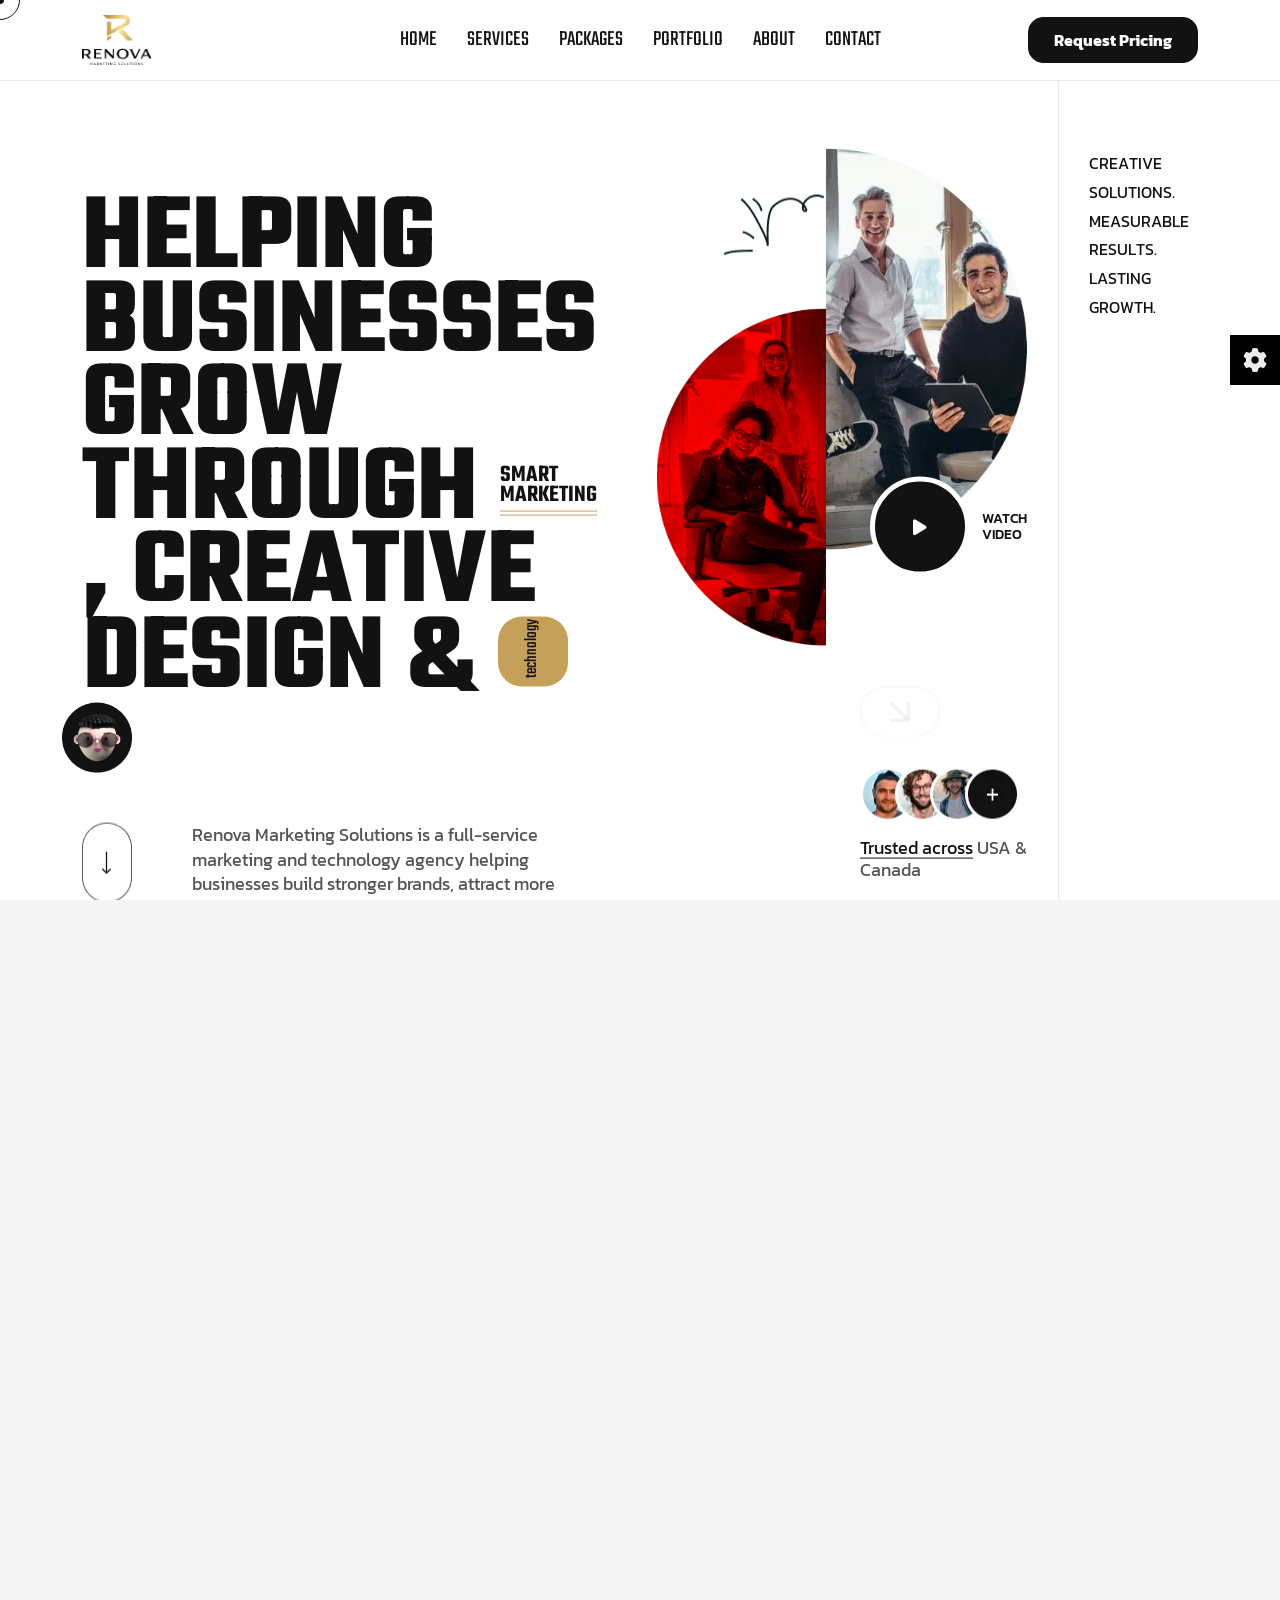
==== index.html @ ee44b8be "fix" ====
<!doctype html>
<html lang="en">
  <head>
    <meta charset="UTF-8" />
    <meta http-equiv="X-UA-Compatible" content="IE=edge" />
    <meta name="viewport" content="width=device-width, initial-scale=1.0" />
    <meta
      name="description"
      content="Renova Marketing Solutions is a premier marketing and technology agency specializing in web development, branding, SEO, mobile apps, social media management."
    />

    <title>Renova Marketing Solutions | Marketing & Technology Agency</title>

    <!-- Fav Icon -->
    <link rel="icon" type="image/x-icon" href="assets/imgs/logo/favicon.png" />

    <!-- All CSS files -->
    <link rel="stylesheet" href="assets/css/bootstrap.min.css" />
    <link rel="stylesheet" href="assets/css/all.min.css" />
    <link rel="stylesheet" href="assets/css/swiper-bundle.min.css" />
    <link rel="stylesheet" href="assets/css/progressbar.css" />
    <link rel="stylesheet" href="assets/css/meanmenu.min.css" />
    <link rel="stylesheet" href="assets/css/magnific-popup.css" />
    <link rel="stylesheet" href="assets/css/master-web-agency.css" />
    <style>
      :root {
        --theme: #c5a059 !important;
        --action: #c5a059 !important;
      }
      img[src*="assets/imgs/icon/icon-s-"],
      img[src*="assets/imgs/shape/img-s-"],
      img[src*="arrow-right-half"] {
        filter: hue-rotate(-32deg) saturate(55%) brightness(105%) !important;
      }
      /* Optimize spacing for consecutive sections sharing the same background color */
      .service-area-inner,
      .testimonial-area-inner,
      .faq-area-inner,
      .contact-area-inner,
      .blog-area-inner {
        padding-top: 80px !important;
        padding-bottom: 80px !important;
      }
      @media only screen and (max-width: 1199px) {
        .service-area-inner,
        .testimonial-area-inner,
        .faq-area-inner,
        .contact-area-inner,
        .blog-area-inner {
          padding-top: 60px !important;
          padding-bottom: 60px !important;
        }
      }
      .blog:hover {
        background: linear-gradient(
          135deg,
          #f1d48f 0%,
          #c5a059 50%,
          #846226 100%
        ) !important;
      }
      .blog:hover .title,
      .blog:hover .text,
      .blog:hover .name {
        color: #121212 !important;
      }
      .blog:hover .meta {
        color: #333333 !important;
      }
      .feature-area {
        background: linear-gradient(
          135deg,
          #f1d48f 0%,
          #c5a059 50%,
          #846226 100%
        ) !important;
      }
      .feature-area .feature-box {
        border-inline-end-color: rgba(0, 0, 0, 0.15) !important;
      }
      #packages {
        padding: 120px 0;
      }
      .pricing-card {
        background: rgba(255, 255, 255, 0.03);
        backdrop-filter: blur(10px);
        border: 1px solid rgba(255, 255, 255, 0.1);
        border-radius: 20px;
        padding: 40px 30px;
        transition: all 0.3s ease;
        height: 100%;
        display: flex;
        flex-direction: column;
        justify-content: space-between;
      }
      .pricing-card:hover {
        transform: translateY(-10px);
        border-color: #c5a059;
        box-shadow: 0 10px 30px rgba(197, 160, 89, 0.2);
      }
      .pricing-card.popular {
        border-color: #c5a059;
        background: linear-gradient(
          145deg,
          rgba(197, 160, 89, 0.08),
          rgba(255, 255, 255, 0.02)
        );
      }
      .pricing-card .badge-popular {
        background: linear-gradient(
          135deg,
          #f1d48f 0%,
          #c5a059 50%,
          #846226 100%
        );
        color: #121212;
        font-size: 12px;
        padding: 5px 12px;
        border-radius: 20px;
        font-weight: 600;
        text-transform: uppercase;
        display: inline-block;
        margin-bottom: 20px;
      }
      .pricing-card .package-name {
        font-size: 28px;
        font-weight: 700;
        text-transform: uppercase;
        margin-bottom: 15px;
        letter-spacing: 1px;
      }
      .pricing-card .package-price {
        font-size: 40px;
        font-weight: 800;
        margin-bottom: 25px;
        color: #c5a059;
      }
      .pricing-card .package-features {
        list-style: none;
        padding: 0;
        margin: 0 0 35px 0;
      }
      .pricing-card .package-features li {
        margin-bottom: 12px;
        font-size: 15px;
        display: flex;
        align-items: center;
        text-transform: none;
        letter-spacing: 0;
      }
      .pricing-card .package-features li i {
        color: #c5a059;
        margin-right: 10px;
        font-size: 14px;
      }
      .pricing-card .btn-pricing {
        width: 100%;
        text-align: center;
        padding: 12px 20px;
        border-radius: 30px;
        font-weight: 600;
        text-transform: uppercase;
        letter-spacing: 1px;
        transition: all 0.3s ease;
        background: transparent;
        border: 2px solid var(--text-color, #fff);
        color: var(--text-color, #fff);
        display: block;
      }
      .pricing-card .btn-pricing:hover {
        background: linear-gradient(
          135deg,
          #f1d48f 0%,
          #c5a059 50%,
          #846226 100%
        ) !important;
        border-color: transparent !important;
        color: #121212 !important;
      }
      .pricing-card.popular .btn-pricing {
        background: linear-gradient(
          135deg,
          #f1d48f 0%,
          #c5a059 50%,
          #846226 100%
        ) !important;
        border-color: transparent !important;
        color: #121212 !important;
      }
      .pricing-card.popular .btn-pricing:hover {
        background: transparent !important;
        border-color: #c5a059 !important;
        color: #c5a059 !important;
      }
      .max-width-600 {
        max-width: 600px;
      }

      /* Theme adaptation */
      body.dark .pricing-card {
        background: rgba(255, 255, 255, 0.03);
        border-color: rgba(255, 255, 255, 0.1);
      }
      body:not(.dark) .pricing-card {
        background: rgba(0, 0, 0, 0.02);
        border-color: rgba(0, 0, 0, 0.08);
      }

      body.dark .pricing-card .btn-pricing {
        border-color: #fff;
        color: #fff;
      }
      body:not(.dark) .pricing-card .btn-pricing {
        border-color: #000;
        color: #000;
      }
      body.dark .pricing-card .btn-pricing:hover {
        border-color: #c5a059 !important;
        color: #fff !important;
      }
      body:not(.dark) .pricing-card .btn-pricing:hover {
        border-color: #c5a059 !important;
        color: #000 !important;
      }
      body.dark .logo-text {
        color: #fff;
      }
      body:not(.dark) .logo-text {
        color: #000;
      }

      /* Contact Form styling */
      .contact-form-wrapper {
        background: rgba(255, 255, 255, 0.02);
        border: 1px solid rgba(255, 255, 255, 0.1);
        padding: 40px;
        border-radius: 20px;
        backdrop-filter: blur(10px);
      }
      body.dark .contact-form-wrapper {
        background: rgba(255, 255, 255, 0.02);
        border-color: rgba(255, 255, 255, 0.1);
      }
      body:not(.dark) .contact-form-wrapper {
        background: rgba(0, 0, 0, 0.02);
        border-color: rgba(0, 0, 0, 0.08);
      }
      .form-group {
        margin-bottom: 20px;
      }
      .form-control-custom {
        background: transparent;
        border: none;
        border-bottom: 1px solid rgba(255, 255, 255, 0.2);
        border-radius: 0;
        color: inherit;
        padding: 12px 5px;
        width: 100%;
        transition: all 0.3s ease;
      }
      body:not(.dark) .form-control-custom {
        border-bottom: 1px solid rgba(0, 0, 0, 0.15);
        color: #000;
      }
      body.dark .form-control-custom {
        color: #fff;
      }
      .form-control-custom::placeholder {
        color: rgba(128, 128, 128, 0.7);
      }
      .form-control-custom:focus {
        outline: none;
        border-bottom-color: #c5a059;
        box-shadow: none;
      }
      .btn-submit-custom {
        background: linear-gradient(
          135deg,
          #f1d48f 0%,
          #c5a059 50%,
          #846226 100%
        );
        color: #121212;
        border: none;
        padding: 14px 30px;
        border-radius: 30px;
        font-weight: 600;
        text-transform: uppercase;
        letter-spacing: 1px;
        cursor: pointer;
        transition: all 0.3s ease;
        margin-top: 15px;
        display: inline-block;
      }
      .btn-submit-custom:hover {
        background: transparent;
        color: inherit;
        border: 2px solid #c5a059;
        padding: 12px 28px;
      }
      body.dark .btn-submit-custom:hover {
        color: #c5a059;
        border-color: #c5a059;
      }
      body:not(.dark) .btn-submit-custom:hover {
        color: #c5a059;
        border-color: #c5a059;
      }
      .contact-info-list {
        list-style: none;
        padding: 0;
        margin: 30px 0 0 0;
      }
      .contact-info-list li {
        margin-bottom: 20px;
        display: flex;
        align-items: center;
        gap: 15px;
        font-size: 18px;
        text-transform: none;
        letter-spacing: 0;
      }
      .contact-info-list li i {
        color: #c5a059;
        font-size: 20px;
        width: 24px;
      }
      .contact-info-list li a {
        color: inherit;
        text-decoration: none;
      }
      .contact-info-list li a:hover {
        color: #c5a059;
      }

      /* Why Choose Us 7-item Grid Enhancements */
      @media (min-width: 992px) {
        .feature-area .features-wrapper {
          grid-template-columns: repeat(3, 1fr) !important;
        }
        .feature-area .features-wrapper .feature-box:nth-child(3n) {
          border-inline-end: none !important;
        }
        .feature-area .features-wrapper .feature-box:nth-child(-n + 6) {
          border-bottom: 1px solid rgba(0, 0, 0, 0.08);
          padding-bottom: 40px;
          margin-bottom: 40px;
        }
        body.dark
          .feature-area
          .features-wrapper
          .feature-box:nth-child(-n + 6) {
          border-bottom-color: rgba(255, 255, 255, 0.08);
        }
      }
      @media (max-width: 991px) and (min-width: 768px) {
        .feature-area .features-wrapper {
          grid-template-columns: repeat(2, 1fr) !important;
        }
        .feature-area .features-wrapper .feature-box:nth-child(2n) {
          border-inline-end: none !important;
        }
        .feature-area .features-wrapper .feature-box:nth-child(-n + 6) {
          border-bottom: 1px solid rgba(0, 0, 0, 0.08);
          padding-bottom: 30px;
          margin-bottom: 30px;
        }
        body.dark
          .feature-area
          .features-wrapper
          .feature-box:nth-child(-n + 6) {
          border-bottom-color: rgba(255, 255, 255, 0.08);
        }
      }
      @media (max-width: 767px) {
        .feature-area .features-wrapper {
          grid-template-columns: 1fr !important;
        }
        .feature-area .features-wrapper .feature-box {
          border-inline-end: none !important;
          border-bottom: 1px solid rgba(0, 0, 0, 0.08);
          padding-bottom: 30px;
          margin-bottom: 30px;
        }
        .feature-area .features-wrapper .feature-box:last-child {
          border-bottom: none !important;
          padding-bottom: 0;
          margin-bottom: 0;
        }
        body.dark .feature-area .features-wrapper .feature-box {
          border-bottom-color: rgba(255, 255, 255, 0.08);
        }
      }
      .feature-box {
        height: 100%;
        display: flex;
        flex-direction: column;
        justify-content: flex-start;
      }
      body.dark .feature-box {
        border-inline-end-color: rgba(255, 255, 255, 0.12) !important;
      }
      body:not(.dark) .feature-box {
        border-inline-end-color: rgba(0, 0, 0, 0.12) !important;
      }

      /* What's Included with Every Project styling */
      .border-top-custom {
        border-top: 1px solid rgba(128, 128, 128, 0.15);
      }
      body:not(.dark) .border-top-custom {
        border-top-color: rgba(0, 0, 0, 0.08);
      }
      .inclusions-grid {
        display: grid;
        grid-template-columns: repeat(2, 1fr);
        gap: 20px 40px;
      }
      .inclusion-item {
        font-size: 18px;
        display: flex;
        align-items: center;
        gap: 12px;
        text-transform: none;
        letter-spacing: 0;
      }
      .inclusion-item i {
        color: #c5a059;
        font-size: 20px;
      }
      @media (max-width: 767px) {
        .inclusions-grid {
          grid-template-columns: 1fr;
          gap: 15px;
          margin-top: 30px;
        }
      }

      /* Portfolio styling */
      .work-area {
        overflow: hidden;
      }
      .work-box {
        border-radius: 20px;
        overflow: hidden;
      }
      .work-box img {
        width: 100%;
        height: auto;
        object-fit: cover;
        border-radius: 20px;
        transition: transform 0.5s ease;
      }
      .work-box:hover img {
        transform: scale(1.05);
      }
      /* Dark mode adaptation for work slider content */
      body.dark .work-box .content {
        background-color: rgba(18, 18, 18, 0.9) !important;
      }
      body.dark .work-box .title {
        color: #fff !important;
      }
      body.dark .work-box .meta {
        color: #999 !important;
      }
    
      /* Contact Section Redesign */
      .gold-gradient-text {
        background: linear-gradient(135deg, #F1D48F 0%, #C5A059 50%, #846226 100%) !important;
        -webkit-background-clip: text !important;
        -webkit-text-fill-color: transparent !important;
        background-clip: text !important;
        display: inline-block;
      }
      .contact-cards-grid {
        display: grid;
        grid-template-columns: 1fr;
        gap: 20px;
      }
      .contact-card {
        background: rgba(255, 255, 255, 0.03);
        border: 1px solid rgba(255, 255, 255, 0.08);
        border-radius: 15px;
        padding: 24px;
        display: flex;
        align-items: center;
        gap: 20px;
        transition: all 0.3s ease;
        backdrop-filter: blur(5px);
      }
      body:not(.dark) .contact-card {
        background: rgba(0, 0, 0, 0.02);
        border-color: rgba(0, 0, 0, 0.06);
      }
      .contact-card:hover {
        transform: translateX(10px);
        border-color: #c5a059;
        box-shadow: 0 5px 15px rgba(197, 160, 89, 0.15);
      }
      .contact-card .card-icon {
        width: 50px;
        height: 50px;
        border-radius: 50%;
        background: linear-gradient(135deg, #F1D48F 0%, #C5A059 50%, #846226 100%);
        display: flex;
        align-items: center;
        justify-content: center;
        color: #121212;
        font-size: 20px;
        flex-shrink: 0;
        transition: all 0.3s ease;
      }
      .contact-card:hover .card-icon {
        transform: rotate(15deg) scale(1.1);
      }
      .contact-card .card-content {
        display: flex;
        flex-direction: column;
        gap: 4px;
        text-align: left;
      }
      .contact-card .card-title {
        font-family: var(--font_teko);
        font-size: 22px;
        font-weight: 700;
        text-transform: uppercase;
        letter-spacing: 0.5px;
        margin: 0;
        color: var(--primary);
      }
      .contact-card .card-text,
      .contact-card .card-link {
        font-size: 16px;
        color: var(--secondary);
        text-transform: none;
        line-height: 1.4;
      }
      .contact-card .card-link {
        text-decoration: none;
        transition: color 0.3s;
      }
      .contact-card .card-link:hover {
        color: #c5a059;
      }
      .form-control-custom {
        background: rgba(255, 255, 255, 0.02) !important;
        border: 1px solid rgba(255, 255, 255, 0.1) !important;
        border-radius: 12px !important;
        color: inherit;
        padding: 16px 20px !important;
        width: 100%;
        transition: all 0.3s ease;
      }
      body:not(.dark) .form-control-custom {
        background: rgba(0, 0, 0, 0.015) !important;
        border-color: rgba(0, 0, 0, 0.08) !important;
      }
      .form-control-custom:focus {
        border-color: #c5a059 !important;
        background: rgba(255, 255, 255, 0.04) !important;
        box-shadow: 0 0 12px rgba(197, 160, 89, 0.2) !important;
      }
      body.dark .contact-form-wrapper {
        box-shadow: 0 15px 40px rgba(0, 0, 0, 0.5), 0 0 30px rgba(197, 160, 89, 0.03);
      }
</style>
  </head>

  <body class="font-heading-teko-bold">
    <!-- Preloader -->
    <div id="preloader">
      <div id="container" class="container-preloader">
        <div class="animation-preloader">
          <div class="spinner"></div>
          <div class="txt-loading">
            <span data-text="R" class="characters">R</span>
            <span data-text="E" class="characters">E</span>
            <span data-text="N" class="characters">N</span>
            <span data-text="O" class="characters">O</span>
            <span data-text="V" class="characters">V</span>
            <span data-text="A" class="characters">A</span>
          </div>
        </div>
        <div class="loader-section section-left"></div>
        <div class="loader-section section-right"></div>
      </div>
    </div>

    <!-- Cursor Animation -->
    <div class="cursor1"></div>
    <div class="cursor2"></div>

    <!-- Sroll to top -->
    <div class="progress-wrap">
      <svg
        class="progress-circle svg-content"
        width="100%"
        height="100%"
        viewBox="-1 -1 102 102"
      >
        <path d="M50,1 a49,49 0 0,1 0,98 a49,49 0 0,1 0,-98"></path>
      </svg>
    </div>

    <!-- Switcher Area Start -->
    <div class="switcher__area">
      <div class="switcher__icon">
        <button id="switcher_open"><i class="fa-solid fa-gear"></i></button>
        <button id="switcher_close"><i class="fa-solid fa-xmark"></i></button>
      </div>
      <div class="switcher__items">
        <div class="switcher__item">
          <div class="switch__title-wrap">
            <p class="switcher__title">mode</p>
          </div>
          <div class="switcher__btn mode-type wc-col-2">
            <button class="active" data-mode="light">light</button>
            <button data-mode="dark">dark</button>
          </div>
        </div>
        <div class="switcher__item">
          <div class="switch__title-wrap">
            <p class="switcher__title">Language Support</p>
          </div>
          <div class="switcher__btn lang_dir wc-col-2">
            <button class="active" data-mode="ltr">LTR</button>
            <button data-mode="rtl">RTL</button>
          </div>
        </div>
        <div class="switcher__item">
          <div class="switch__title-wrap">
            <p class="switcher__title">Layout</p>
          </div>
          <div class="switcher__btn layout-type wc-col-2">
            <button class="active" data-mode="full-width">Full Width</button>
            <button data-mode="box-layout">Box Layout</button>
          </div>
        </div>
        <div class="switcher__item">
          <div class="switch__title-wrap">
            <p class="switcher__title">Cursor</p>
          </div>
          <div class="switcher__btn">
            <select name="cursor-style" id="cursor_style">
              <option value="1">default</option>
              <option selected value="2">animated</option>
            </select>
          </div>
        </div>
      </div>
    </div>
    <!-- Switcher Area End -->

    <!-- offcanvas start  -->
    <div class="offcanvas-3__area">
      <div class="offcanvas-3__inner">
        <div class="offcanvas-3__meta-wrapper">
          <div class="">
            <button
              id="close_offcanvas"
              class="close-button close-offcanvas"
              onclick="hideCanvas3()"
            >
              <span></span>
              <span></span>
            </button>
          </div>
          <div class="">
            <div class="offcanvas-3__meta mb-145 d-none d-md-block">
              <ul>
                <li>
                  <a href="mailto:hello@renovamarketing.com"
                    >hello@renovamarketing.com</a
                  >
                </li>
                <li>
                  <a href="#"
                    >Toronto, ON, Canada <br />
                    New York, NY, USA</a
                  >
                </li>
              </ul>
            </div>
            <div class="offcanvas-3__social d-none d-md-block">
              <p class="title">Follow Us</p>
              <div class="offcanvas-3__social-links">
                <a href="#"><i class="fa-brands fa-facebook-f"></i></a>
                <a href="#"><i class="fa-brands fa-twitter"></i></a>
                <a href="#"><i class="fa-brands fa-instagram"></i></a>
                <a href="#"><i class="fa-brands fa-linkedin"></i></a>
              </div>
            </div>
          </div>
        </div>
        <div class="offcanvas-3__menu-wrapper">
          <nav class="nav-menu offcanvas-3__menu">
            <ul>
              <li><a href="#hero">home</a></li>
              <li><a href="#services">services</a></li>
              <li><a href="#packages">packages</a></li>
              <li><a href="#portfolio">portfolio</a></li>
              <li><a href="#about">about</a></li>
              <li><a href="#contact">contact</a></li>
            </ul>
          </nav>
        </div>
      </div>
    </div>
    <!-- offcanvas end  -->

    <!-- search modal start -->
    <div
      class="modal fade"
      id="search-template"
      data-bs-backdrop="static"
      data-bs-keyboard="false"
      tabindex="-1"
      aria-labelledby="search-template"
      aria-hidden="true"
    >
      <button
        type="button"
        class="btn-close"
        data-bs-dismiss="modal"
        aria-label="Close"
      ></button>
      <div class="modal-dialog modal-dialog-centered">
        <div class="modal-content">
          <div class="modal-body">
            <form action="#" class="form-search">
              <input type="text" placeholder="Search" />
              <button type="submit">
                <i class="fa-solid fa-magnifying-glass"></i>
              </button>
            </form>
          </div>
        </div>
      </div>
    </div>
    <!-- search modal end -->

    <!-- Header area start -->
    <header class="header-area">
      <div class="container large">
        <div class="header-area__inner">
          <div
            class="header__logo"
            style="display: flex; align-items: center; gap: 10px"
          >
            <a
              href="#"
              style="
                display: flex;
                align-items: center;
                gap: 10px;
                text-decoration: none;
              "
            >
              <img
                class="show-light"
                src="assets/imgs/logo/logo.png"
                alt="Site Logo"
                style="height: 50px"
              />
              <img
                class="show-dark"
                src="assets/imgs/logo/logo-light.png"
                alt="Site Logo"
                style="height: 50px"
              />
            </a>
          </div>
          <div class="header__nav pos-center">
            <nav class="main-menu">
              <ul>
                <li><a href="#hero">home</a></li>
                <li><a href="#services">services</a></li>
                <li><a href="#packages">packages</a></li>
                <li><a href="#portfolio">portfolio</a></li>
                <li><a href="#about">about</a></li>
                <li><a href="#contact">contact</a></li>
              </ul>
            </nav>
          </div>
          <div class="header__button">
            <a href="#contact" class="wc-btn wc-btn-primary btn-text-flip">
              <span data-text="Request Pricing">Request Pricing</span></a
            >
          </div>
          <div class="header__navicon d-xl-none">
            <button onclick="showCanvas3()" class="open-offcanvas">
              <i class="fa-solid fa-bars"></i>
            </button>
          </div>
        </div>
      </div>
    </header>
    <!-- Header area end -->

    <div class="has-smooth" id="has_smooth"></div>
    <div id="smooth-wrapper">
      <div id="smooth-content">
        <div class="body-wrapper body-web-agency">
          <!-- overlay switcher close  -->
          <div class="overlay-switcher-close"></div>

          <main>
            <!-- hero area start  -->
            <section class="hero-area" id="hero">
              <div class="container large">
                <div class="hero-area-inner">
                  <div class="area-shape-1">
                    <img
                      class="show-light"
                      src="assets/imgs/shape/img-s-64.webp"
                      alt="shape"
                    />
                    <img
                      class="show-dark"
                      src="assets/imgs/shape/img-s-64-dark.webp"
                      alt="shape"
                    />
                  </div>
                  <div class="info-text has_word_anim" data-delay="0.75">
                    CREATIVE SOLUTIONS. MEASURABLE RESULTS. LASTING GROWTH.
                  </div>
                  <div class="section-content">
                    <div class="content-first">
                      <div class="section-title-wrapper">
                        <div class="title-wrapper">
                          <h1 class="section-title has_fade_anim">
                            Helping Businesses Grow Through
                            <span class="marked"
                              >Smart <br />
                              Marketing</span
                            >, Creative Design &
                            <span class="rotated">technology</span
                            ><span class="shape-1">
                              <img
                                class="show-light has_fade_anim"
                                data-fade-offset="0"
                                src="assets/imgs/shape/img-s-60.webp"
                                alt="shape"
                              />
                              <img
                                class="show-dark"
                                data-fade-offset="0"
                                src="assets/imgs/shape/img-s-60-light.webp"
                                alt="shape"
                              />
                            </span>
                          </h1>
                        </div>
                      </div>
                      <div class="content-bottom">
                        <div
                          class="scroll-down has_fade_anim"
                          data-fade-offset="0"
                          data-on-scroll="0"
                          data-delay="0.75"
                        >
                          <img
                            class="show-light"
                            src="assets/imgs/shape/img-s-61.webp"
                            alt="image"
                          />
                          <img
                            class="show-dark"
                            src="assets/imgs/shape/img-s-61-light.webp"
                            alt="image"
                          />
                        </div>
                        <div class="text-wrapper">
                          <p
                            class="text has_fade_anim"
                            data-on-scroll="0"
                            data-delay="0.30"
                          >
                            Renova Marketing Solutions is a full-service
                            marketing and technology agency helping businesses
                            build stronger brands, attract more customers, and
                            generate measurable growth.
                          </p>
                        </div>
                        <div class="btn-wrapper has_fade_anim">
                          <a
                            href="#contact"
                            class="wc-btn wc-btn-underline btn-text-flip"
                          >
                            <span data-text="request pricing"
                              >request pricing</span
                            >
                            <img
                              class="show-light"
                              src="assets/imgs/icon/arrow-right-half.webp"
                              alt="icon image" /><img
                              class="show-dark"
                              src="assets/imgs/icon/arrow-right-half-light.webp"
                              alt="icon image"
                          /></a>
                        </div>
                      </div>
                    </div>
                    <div class="content-last">
                      <div
                        class="thumb-wrapper has_fade_anim"
                        data-fade-from="right"
                      >
                        <div class="shape-1">
                          <img
                            class="show-light"
                            src="assets/imgs/shape/img-s-62.webp"
                            alt="shape"
                          />
                          <img
                            class="show-dark"
                            src="assets/imgs/shape/img-s-62-light.webp"
                            alt="shape"
                          />
                        </div>
                        <div class="video-btn-box">
                          <div class="video-btn">
                            <a
                              href="https://crowdytheme.com/assets/wp-content/uploads/2024/05/insurance-video.mp4"
                              class="wc-btn wc-btn-circle video-popup"
                              ><i class="fa-solid fa-play"></i
                            ></a>
                            <span class="text"
                              >Watch <br />
                              Video</span
                            >
                          </div>
                        </div>
                        <div class="hero-thumb">
                          <div class="thumb-1">
                            <img
                              src="assets/imgs/gallery/img-s-68.webp"
                              alt="image"
                            />
                          </div>
                          <div class="thumb-2">
                            <img
                              src="assets/imgs/gallery/img-s-69.webp"
                              alt="image"
                            />
                          </div>
                        </div>
                      </div>
                      <div class="customer-wrapper-box">
                        <div class="customer-wrapper">
                          <div class="icon">
                            <img
                              class="show-light"
                              src="assets/imgs/shape/img-s-63.webp"
                              alt="shape"
                            />
                            <img
                              class="show-dark"
                              src="assets/imgs/shape/img-s-63-light.webp"
                              alt="shape"
                            />
                          </div>
                          <div class="thumb">
                            <img
                              class="show-light"
                              src="assets/imgs/client/img-s-3.webp"
                              alt="image"
                            />
                            <img
                              class="show-dark"
                              src="assets/imgs/client/img-s-3-light.webp"
                              alt="image"
                            />
                          </div>
                          <p class="text">
                            <span class="text-underline">Trusted across</span>
                            USA & <br />
                            Canada
                          </p>
                        </div>
                      </div>
                    </div>
                  </div>
                </div>
              </div>
            </section>
            <!-- hero area end  -->

            <!-- clients area start  -->
            <div class="container-hd">
              <div class="clients-area">
                <div class="container">
                  <div class="clients-area-inner">
                    <div class="shape-1">
                      <img src="assets/imgs/shape/img-s-65.webp" alt="shape" />
                    </div>
                    <div class="client-slider has_fade_anim">
                      <div class="swiper client-slider-active">
                        <div class="swiper-wrapper">
                          <div class="swiper-slide">
                            <div class="client-box">
                              <img
                                src="assets/imgs/brand/img-s-1-light.webp"
                                alt="client image"
                              />
                            </div>
                          </div>
                          <div class="swiper-slide">
                            <div class="client-box">
                              <img
                                src="assets/imgs/brand/img-s-2-light.webp"
                                alt="client image"
                              />
                            </div>
                          </div>
                          <div class="swiper-slide">
                            <div class="client-box">
                              <img
                                src="assets/imgs/brand/img-s-3-light.webp"
                                alt="client image"
                              />
                            </div>
                          </div>
                          <div class="swiper-slide">
                            <div class="client-box">
                              <img
                                src="assets/imgs/brand/img-s-4-light.webp"
                                alt="client image"
                              />
                            </div>
                          </div>
                          <div class="swiper-slide">
                            <div class="client-box">
                              <img
                                src="assets/imgs/brand/img-s-5-light.webp"
                                alt="client image"
                              />
                            </div>
                          </div>
                          <div class="swiper-slide">
                            <div class="client-box">
                              <img
                                src="assets/imgs/brand/img-s-6-light.webp"
                                alt="client image"
                              />
                            </div>
                          </div>
                        </div>
                      </div>
                    </div>
                  </div>
                </div>
              </div>
            </div>
            <!-- clients area end  -->

            <!-- service area start  -->
            <section class="service-area" id="services">
              <div class="container">
                <div class="service-area-inner section-spacing">
                  <div class="section-header">
                    <div class="section-title-wrapper">
                      <div
                        class="shape-1 has_fade_anim"
                        data-fade-offset="0"
                        data-delay="0.9"
                      >
                        <img
                          src="assets/imgs/shape/img-s-68.webp"
                          alt="image"
                        />
                      </div>
                      <div class="title-wrapper has_text_move_anim">
                        <h2 class="section-title">
                          Our <span>Expert</span> Digital Services
                        </h2>
                      </div>
                    </div>
                    <div class="text-wrapper">
                      <p class="text has_fade_anim">
                        We combine creativity, technology, and strategic
                        marketing to deliver customized solutions built for
                        measurable growth.
                      </p>
                    </div>
                  </div>
                  <div class="services-wrapper-box">
                    <div class="services-wrapper">
                      <!-- 01. Website Design & Development -->
                      <div class="has_fade_anim" data-delay="0.10">
                        <a href="#contact">
                          <div class="service-box">
                            <span class="number">01.</span>
                            <div class="content">
                              <h3 class="title">
                                Website Design & <br />
                                Development
                              </h3>
                              <div class="content-last">
                                <p class="text">
                                  We build modern, responsive, and
                                  high-converting websites that help businesses
                                  establish credibility and generate results.
                                </p>
                                <div class="feature-list">
                                  <ul>
                                    <li>+ Business Websites</li>
                                    <li>+ Corporate Websites</li>
                                    <li>+ E-Commerce Stores</li>
                                    <li>+ Landing Pages</li>
                                    <li>+ Website Redesigns</li>
                                    <li>+ Website Maintenance & Support</li>
                                  </ul>
                                </div>
                              </div>
                            </div>
                            <div class="icon">
                              <img
                                class="show-light"
                                src="assets/imgs/icon/icon-s-36.webp"
                                alt="icon"
                              />
                              <img
                                class="show-dark"
                                src="assets/imgs/icon/icon-s-36-light.webp"
                                alt="icon"
                              />
                            </div>
                          </div>
                        </a>
                      </div>

                      <!-- 02. Web Application Development -->
                      <div class="has_fade_anim" data-delay="0.15">
                        <a href="#contact">
                          <div class="service-box">
                            <span class="number">02.</span>
                            <div class="content">
                              <h3 class="title">
                                Web Application <br />
                                Development
                              </h3>
                              <div class="content-last">
                                <p class="text">
                                  Custom web applications designed to improve
                                  efficiency, automate workflows, and support
                                  business growth.
                                </p>
                                <div class="feature-list">
                                  <ul>
                                    <li>+ Custom Web Apps</li>
                                    <li>+ Customer Portals</li>
                                    <li>+ Booking Systems</li>
                                    <li>+ SaaS Platforms</li>
                                    <li>+ Business Dashboards</li>
                                    <li>+ API Integrations</li>
                                  </ul>
                                </div>
                              </div>
                            </div>
                            <div class="icon">
                              <img
                                class="show-light"
                                src="assets/imgs/icon/icon-s-37.webp"
                                alt="icon"
                              />
                              <img
                                class="show-dark"
                                src="assets/imgs/icon/icon-s-37-light.webp"
                                alt="icon"
                              />
                            </div>
                          </div>
                        </a>
                      </div>

                      <!-- 03. Android App Development -->
                      <div class="has_fade_anim" data-delay="0.20">
                        <a href="#contact">
                          <div class="service-box">
                            <span class="number">03.</span>
                            <div class="content">
                              <h3 class="title">
                                Android App <br />
                                Development
                              </h3>
                              <div class="content-last">
                                <p class="text">
                                  Transform your business ideas into powerful
                                  Android applications.
                                </p>
                                <div class="feature-list">
                                  <ul>
                                    <li>+ Custom Android Apps</li>
                                    <li>+ UI/UX Design</li>
                                    <li>+ App Testing</li>
                                    <li>+ Play Store Deployment</li>
                                    <li>+ Maintenance & Updates</li>
                                  </ul>
                                </div>
                              </div>
                            </div>
                            <div class="icon">
                              <img
                                class="show-light"
                                src="assets/imgs/icon/icon-s-38.webp"
                                alt="icon"
                              />
                              <img
                                class="show-dark"
                                src="assets/imgs/icon/icon-s-38-light.webp"
                                alt="icon"
                              />
                            </div>
                          </div>
                        </a>
                      </div>

                      <!-- 04. iOS App Development -->
                      <div class="has_fade_anim" data-delay="0.25">
                        <a href="#contact">
                          <div class="service-box">
                            <span class="number">04.</span>
                            <div class="content">
                              <h3 class="title">
                                iOS App <br />
                                Development
                              </h3>
                              <div class="content-last">
                                <p class="text">
                                  Create premium mobile experiences for iPhone
                                  and iPad users.
                                </p>
                                <div class="feature-list">
                                  <ul>
                                    <li>+ Custom iOS Apps</li>
                                    <li>+ UI/UX Design</li>
                                    <li>+ App Store Deployment</li>
                                    <li>+ Performance Optimization</li>
                                    <li>+ Ongoing Support</li>
                                  </ul>
                                </div>
                              </div>
                            </div>
                            <div class="icon">
                              <img
                                class="show-light"
                                src="assets/imgs/icon/icon-s-38.webp"
                                alt="icon"
                              />
                              <img
                                class="show-dark"
                                src="assets/imgs/icon/icon-s-38-light.webp"
                                alt="icon"
                              />
                            </div>
                          </div>
                        </a>
                      </div>

                      <!-- 05. SEO Services -->
                      <div class="has_fade_anim" data-delay="0.30">
                        <a href="#contact">
                          <div class="service-box">
                            <span class="number">05.</span>
                            <div class="content">
                              <h3 class="title">
                                SEO <br />
                                Services
                              </h3>
                              <div class="content-last">
                                <p class="text">
                                  Improve search rankings, increase website
                                  traffic, and generate more leads through
                                  strategic SEO.
                                </p>
                                <div class="feature-list">
                                  <ul>
                                    <li>+ Technical SEO</li>
                                    <li>+ On-Page SEO</li>
                                    <li>+ Local SEO</li>
                                    <li>+ Keyword Research</li>
                                    <li>+ Content Optimization</li>
                                    <li>+ SEO Reporting</li>
                                  </ul>
                                </div>
                              </div>
                            </div>
                            <div class="icon">
                              <img
                                class="show-light"
                                src="assets/imgs/icon/icon-s-39.webp"
                                alt="icon"
                              />
                              <img
                                class="show-dark"
                                src="assets/imgs/icon/icon-s-39-light.webp"
                                alt="icon"
                              />
                            </div>
                          </div>
                        </a>
                      </div>

                      <!-- 06. Graphic Design & Branding -->
                      <div class="has_fade_anim" data-delay="0.35">
                        <a href="#contact">
                          <div class="service-box">
                            <span class="number">06.</span>
                            <div class="content">
                              <h3 class="title">
                                Graphic Design & <br />
                                Branding
                              </h3>
                              <div class="content-last">
                                <p class="text">
                                  Build a memorable brand identity through
                                  professional design.
                                </p>
                                <div class="feature-list">
                                  <ul>
                                    <li>+ Logo Design</li>
                                    <li>+ Brand Identity</li>
                                    <li>+ Marketing Materials</li>
                                    <li>+ Social Media Graphics</li>
                                    <li>+ Print Design</li>
                                    <li>+ Advertising Creatives</li>
                                  </ul>
                                </div>
                              </div>
                            </div>
                            <div class="icon">
                              <img
                                class="show-light"
                                src="assets/imgs/icon/icon-s-36.webp"
                                alt="icon"
                              />
                              <img
                                class="show-dark"
                                src="assets/imgs/icon/icon-s-36-light.webp"
                                alt="icon"
                              />
                            </div>
                          </div>
                        </a>
                      </div>

                      <!-- 07. Social Media Marketing -->
                      <div class="has_fade_anim" data-delay="0.40">
                        <a href="#contact">
                          <div class="service-box">
                            <span class="number">07.</span>
                            <div class="content">
                              <h3 class="title">
                                Social Media <br />
                                Marketing
                              </h3>
                              <div class="content-last">
                                <p class="text">
                                  Grow your audience and strengthen your brand
                                  presence through strategic social media
                                  marketing.
                                </p>
                                <div class="feature-list">
                                  <ul>
                                    <li>+ Facebook Marketing</li>
                                    <li>+ Instagram Marketing</li>
                                    <li>+ LinkedIn Marketing</li>
                                    <li>+ TikTok Marketing</li>
                                    <li>+ YouTube Marketing</li>
                                    <li>+ X (Twitter) Marketing</li>
                                  </ul>
                                </div>
                              </div>
                            </div>
                            <div class="icon">
                              <img
                                class="show-light"
                                src="assets/imgs/icon/icon-s-37.webp"
                                alt="icon"
                              />
                              <img
                                class="show-dark"
                                src="assets/imgs/icon/icon-s-37-light.webp"
                                alt="icon"
                              />
                            </div>
                          </div>
                        </a>
                      </div>
                    </div>
                  </div>
                </div>
              </div>
            </section>
            <!-- service area end  -->
            <!-- eterprise area start  -->
            <div class="enterprise-area">
              <div class="container">
                <div class="enterprise-area-inner section-spacing">
                  <div class="section-header">
                    <div class="text-wrapper">
                      <p class="text has_text_move_anim">
                        Our Technology Expertise includes
                      </p>
                    </div>
                  </div>
                  <div class="expertise-wrapper-box">
                    <div class="expertise-wrapper">
                      <div
                        class="expertise-box has_fade_anim"
                        data-fade-from="right"
                      >
                        <div class="icon">
                          <img
                            class="show-light"
                            src="assets/imgs/icon/icon-s-31.webp"
                            alt="icon"
                          />
                          <img
                            class="show-dark"
                            src="assets/imgs/icon/icon-s-31-light.webp"
                            alt="icon"
                          />
                        </div>
                        <p class="name">WordPress</p>
                      </div>
                      <div
                        class="expertise-box has_fade_anim"
                        data-fade-from="right"
                      >
                        <div class="icon">
                          <img
                            class="show-light"
                            src="assets/imgs/icon/icon-s-32.webp"
                            alt="icon"
                          />
                          <img
                            class="show-dark"
                            src="assets/imgs/icon/icon-s-32-light.webp"
                            alt="icon"
                          />
                        </div>
                        <p class="name">React.js</p>
                      </div>
                      <div
                        class="expertise-box has_fade_anim"
                        data-fade-from="right"
                      >
                        <div class="icon">
                          <img
                            class="show-light"
                            src="assets/imgs/icon/icon-s-33.webp"
                            alt="icon"
                          />
                          <img
                            class="show-dark"
                            src="assets/imgs/icon/icon-s-33-light.webp"
                            alt="icon"
                          />
                        </div>
                        <p class="name">Node.js</p>
                      </div>
                      <div
                        class="expertise-box has_fade_anim"
                        data-fade-from="left"
                      >
                        <div class="icon">
                          <img
                            class="show-light"
                            src="assets/imgs/icon/icon-s-34.webp"
                            alt="icon"
                          />
                          <img
                            class="show-dark"
                            src="assets/imgs/icon/icon-s-34-light.webp"
                            alt="icon"
                          />
                        </div>
                        <p class="name">Flutter</p>
                      </div>
                      <div
                        class="expertise-box has_fade_anim"
                        data-fade-from="left"
                      >
                        <div class="icon">
                          <img
                            class="show-light"
                            src="assets/imgs/icon/icon-s-35.webp"
                            alt="icon"
                          />
                          <img
                            class="show-dark"
                            src="assets/imgs/icon/icon-s-35-light.webp"
                            alt="icon"
                          />
                        </div>
                        <p class="name">Redux</p>
                      </div>
                    </div>
                  </div>
                </div>
              </div>
            </div>
            <!-- eterprise area end  -->

            <!-- packages area start  -->
            <section class="packages-area section-spacing" id="packages">
              <div class="container">
                <div class="section-header text-center mb-60">
                  <div class="section-title-wrapper justify-content-center">
                    <h2 class="section-title text-center">
                      Business Launch <span>Packages</span>
                    </h2>
                  </div>
                  <p class="text max-width-600 mx-auto mt-20">
                    Whether you’re launching a new business or growing an
                    existing brand, our packages provide everything you need to
                    stand out.
                  </p>
                </div>

                <!-- Tier 1: Starter, Growth, Premium -->
                <div class="row g-4 justify-content-center mb-5">
                  <div class="col-lg-4 col-md-6">
                    <div class="pricing-card">
                      <div>
                        <h3 class="package-name">Starter</h3>
                        <p class="text-muted mb-3">
                          Perfect for startups and small businesses establishing
                          their online presence.
                        </p>
                        <div class="package-price">Request Pricing</div>
                        <ul class="package-features">
                          <li>
                            <i class="fa-solid fa-check"></i> Website Dev (Up to
                            5 Pages)
                          </li>
                          <li>
                            <i class="fa-solid fa-check"></i> Mobile Responsive
                            Design
                          </li>
                          <li>
                            <i class="fa-solid fa-check"></i> Contact Form
                            Integration
                          </li>
                          <li>
                            <i class="fa-solid fa-check"></i> Google Maps
                            Integration
                          </li>
                          <li>
                            <i class="fa-solid fa-check"></i> Basic SEO Setup
                          </li>
                          <li>
                            <i class="fa-solid fa-check"></i> Custom Logo Design
                          </li>
                          <li>
                            <i class="fa-solid fa-check"></i> Business Card &
                            Letterhead
                          </li>
                          <li>
                            <i class="fa-solid fa-check"></i> 1 Month Free
                            Support
                          </li>
                        </ul>
                      </div>
                      <a href="#contact" class="btn-pricing">Request Pricing</a>
                    </div>
                  </div>

                  <div class="col-lg-4 col-md-6">
                    <div class="pricing-card popular">
                      <div>
                        <span class="badge-popular">Most Popular</span>
                        <h3 class="package-name">Growth</h3>
                        <p class="text-muted mb-3">
                          Designed for businesses looking to expand online and
                          strengthen brand identity.
                        </p>
                        <div class="package-price">Request Pricing</div>
                        <ul class="package-features">
                          <li>
                            <i class="fa-solid fa-check"></i> Website Dev (Up to
                            10 Pages)
                          </li>
                          <li>
                            <i class="fa-solid fa-check"></i> Custom Website
                            Design
                          </li>
                          <li>
                            <i class="fa-solid fa-check"></i> Lead Generation
                            Forms
                          </li>
                          <li>
                            <i class="fa-solid fa-check"></i> Advanced SEO Setup
                          </li>
                          <li>
                            <i class="fa-solid fa-check"></i> Google Analytics
                            Integration
                          </li>
                          <li>
                            <i class="fa-solid fa-check"></i> Speed Optimization
                          </li>
                          <li>
                            <i class="fa-solid fa-check"></i> Complete Brand
                            Identity
                          </li>
                          <li>
                            <i class="fa-solid fa-check"></i> Social Media
                            Profile Branding
                          </li>
                          <li>
                            <i class="fa-solid fa-check"></i> 1 Month Free
                            Support
                          </li>
                        </ul>
                      </div>
                      <a href="#contact" class="btn-pricing">Request Pricing</a>
                    </div>
                  </div>

                  <div class="col-lg-4 col-md-6">
                    <div class="pricing-card">
                      <div>
                        <h3 class="package-name">Premium</h3>
                        <p class="text-muted mb-3">
                          A complete custom branding and web solution for
                          established companies.
                        </p>
                        <div class="package-price">Request Pricing</div>
                        <ul class="package-features">
                          <li>
                            <i class="fa-solid fa-check"></i> Premium Custom
                            Website
                          </li>
                          <li>
                            <i class="fa-solid fa-check"></i> Up to 20 Website
                            Pages
                          </li>
                          <li>
                            <i class="fa-solid fa-check"></i> Custom UI/UX
                            Design
                          </li>
                          <li>
                            <i class="fa-solid fa-check"></i> Conversion-Focused
                            Layouts
                          </li>
                          <li>
                            <i class="fa-solid fa-check"></i> Blog Integration
                          </li>
                          <li>
                            <i class="fa-solid fa-check"></i> Advanced SEO
                            Foundation
                          </li>
                          <li>
                            <i class="fa-solid fa-check"></i> Speed & Perf
                            Optimization
                          </li>
                          <li>
                            <i class="fa-solid fa-check"></i> Social Media &
                            Marketing Kit
                          </li>
                          <li>
                            <i class="fa-solid fa-check"></i> 1 Month Free
                            Support
                          </li>
                        </ul>
                      </div>
                      <a href="#contact" class="btn-pricing">Request Pricing</a>
                    </div>
                  </div>
                </div>

                <!-- Tier 2: E-Commerce & Custom Dev -->
                <div class="row g-4 justify-content-center">
                  <div class="col-md-6">
                    <div class="pricing-card">
                      <div>
                        <h3 class="package-name">E-Commerce</h3>
                        <p class="text-muted mb-3">
                          Launch and grow your professional online store with
                          checkout solutions.
                        </p>
                        <div class="package-price">Request Pricing</div>
                        <ul class="package-features">
                          <li>
                            <i class="fa-solid fa-check"></i> E-Commerce Website
                            Dev
                          </li>
                          <li>
                            <i class="fa-solid fa-check"></i> Product Management
                            System
                          </li>
                          <li>
                            <i class="fa-solid fa-check"></i> Secure Payment
                            Gateway
                          </li>
                          <li>
                            <i class="fa-solid fa-check"></i> Shipping
                            Configuration
                          </li>
                          <li>
                            <i class="fa-solid fa-check"></i> SEO-Friendly
                            Structure
                          </li>
                          <li>
                            <i class="fa-solid fa-check"></i> Professional Logo
                            Design
                          </li>
                          <li>
                            <i class="fa-solid fa-check"></i> Product Category
                            Setup
                          </li>
                          <li>
                            <i class="fa-solid fa-check"></i> Store Management
                            Training
                          </li>
                          <li>
                            <i class="fa-solid fa-check"></i> 1 Month Free
                            Support
                          </li>
                        </ul>
                      </div>
                      <a href="#contact" class="btn-pricing">Request Pricing</a>
                    </div>
                  </div>

                  <div class="col-md-6">
                    <div class="pricing-card">
                      <div>
                        <h3 class="package-name">Custom Solutions</h3>
                        <p class="text-muted mb-3">
                          Need something beyond? Custom digital applications
                          tailored to your business needs.
                        </p>
                        <div class="package-price">Custom Proposal</div>
                        <ul class="package-features">
                          <li>
                            <i class="fa-solid fa-check"></i> Custom Web
                            Application Dev
                          </li>
                          <li>
                            <i class="fa-solid fa-check"></i> Android & iOS App
                            Development
                          </li>
                          <li>
                            <i class="fa-solid fa-check"></i> SaaS Platform
                            Development
                          </li>
                          <li>
                            <i class="fa-solid fa-check"></i> Booking Systems &
                            CRM Tools
                          </li>
                          <li>
                            <i class="fa-solid fa-check"></i> Business
                            Automation Tools
                          </li>
                          <li>
                            <i class="fa-solid fa-check"></i> API Integrations &
                            Webhooks
                          </li>
                          <li>
                            <i class="fa-solid fa-check"></i> 1 Month Free
                            Support
                          </li>
                        </ul>
                      </div>
                      <a href="#contact" class="btn-pricing">Request Pricing</a>
                    </div>
                  </div>
                </div>

                <!-- What's Included With Every Project -->
                <div
                  class="project-inclusions-box mt-80 pt-60 border-top-custom"
                >
                  <div class="row">
                    <div class="col-lg-4">
                      <div class="inclusion-header has_fade_anim">
                        <h3
                          class="inclusion-title font-heading-teko-bold"
                          style="font-size: 32px; text-transform: uppercase"
                        >
                          What's Included <br />With Every Project
                        </h3>
                        <p class="text mt-15">
                          Every Renova project is built with quality,
                          performance, and long-term success in mind.
                        </p>
                      </div>
                    </div>
                    <div class="col-lg-8">
                      <div class="inclusions-grid">
                        <div
                          class="inclusion-item has_fade_anim"
                          data-delay="0.1"
                        >
                          <i class="fa-solid fa-circle-check"></i>
                          Mobile-Friendly Design
                        </div>
                        <div
                          class="inclusion-item has_fade_anim"
                          data-delay="0.15"
                        >
                          <i class="fa-solid fa-circle-check"></i> SEO-Friendly
                          Structure
                        </div>
                        <div
                          class="inclusion-item has_fade_anim"
                          data-delay="0.2"
                        >
                          <i class="fa-solid fa-circle-check"></i> Fast Loading
                          Performance
                        </div>
                        <div
                          class="inclusion-item has_fade_anim"
                          data-delay="0.25"
                        >
                          <i class="fa-solid fa-circle-check"></i> Secure
                          Website Setup
                        </div>
                        <div
                          class="inclusion-item has_fade_anim"
                          data-delay="0.3"
                        >
                          <i class="fa-solid fa-circle-check"></i> Professional
                          Branding Assets
                        </div>
                        <div
                          class="inclusion-item has_fade_anim"
                          data-delay="0.35"
                        >
                          <i class="fa-solid fa-circle-check"></i> Dedicated
                          Project Manager
                        </div>
                        <div
                          class="inclusion-item has_fade_anim"
                          data-delay="0.4"
                        >
                          <i class="fa-solid fa-circle-check"></i> Transparent
                          Communication
                        </div>
                        <div
                          class="inclusion-item has_fade_anim"
                          data-delay="0.45"
                        >
                          <i class="fa-solid fa-circle-check"></i> Quality
                          Assurance Testing
                        </div>
                        <div
                          class="inclusion-item has_fade_anim"
                          data-delay="0.5"
                        >
                          <i class="fa-solid fa-circle-check"></i>
                          Growth-Focused Strategy
                        </div>
                        <div
                          class="inclusion-item has_fade_anim"
                          data-delay="0.55"
                        >
                          <i class="fa-solid fa-circle-check"></i> 1 Month Free
                          Support
                        </div>
                      </div>
                    </div>
                  </div>
                </div>
              </div>
            </section>
            <!-- work area end  -->

            <!-- portfolio area start -->
            <section class="work-area" id="portfolio">
              <div class="container-hd">
                <div class="work-area-inner section-spacing">
                  <div class="container">
                    <div class="section-header text-center mb-60">
                      <div class="section-title-wrapper justify-content-center">
                        <h2 class="section-title text-center">
                          Our <span>Portfolio</span>
                        </h2>
                      </div>
                      <p class="text max-width-600 mx-auto mt-20">
                        Explore some of our recent marketing, technology, and
                        branding projects that have helped businesses grow.
                      </p>
                    </div>
                  </div>

                  <div class="works-wrapper-box mt-60">
                    <div class="swiper work-slider-active">
                      <div class="swiper-wrapper">
                        <!-- Slide 1 -->
                        <div class="swiper-slide">
                          <div class="work-box">
                            <img
                              src="assets/imgs/works/img-s-1.webp"
                              alt="Work 1"
                            />
                            <div class="content">
                              <div class="icon">
                                <a href="#contact">
                                  <img
                                    class="show-light"
                                    src="assets/imgs/icon/arrow-right-half.webp"
                                    alt="arrow"
                                  />
                                  <img
                                    class="show-dark"
                                    src="assets/imgs/icon/arrow-right-half-light.webp"
                                    alt="arrow"
                                  />
                                </a>
                              </div>
                              <h3 class="title">E-Commerce Brand</h3>
                              <span class="meta">Web Development</span>
                            </div>
                          </div>
                        </div>
                        <!-- Slide 2 -->
                        <div class="swiper-slide">
                          <div class="work-box">
                            <img
                              src="assets/imgs/works/img-s-2.webp"
                              alt="Work 2"
                            />
                            <div class="content">
                              <div class="icon">
                                <a href="#contact">
                                  <img
                                    class="show-light"
                                    src="assets/imgs/icon/arrow-right-half.webp"
                                    alt="arrow"
                                  />
                                  <img
                                    class="show-dark"
                                    src="assets/imgs/icon/arrow-right-half-light.webp"
                                    alt="arrow"
                                  />
                                </a>
                              </div>
                              <h3 class="title">SaaS Platform</h3>
                              <span class="meta">Web Application</span>
                            </div>
                          </div>
                        </div>
                        <!-- Slide 3 -->
                        <div class="swiper-slide">
                          <div class="work-box">
                            <img
                              src="assets/imgs/works/img-s-3.webp"
                              alt="Work 3"
                            />
                            <div class="content">
                              <div class="icon">
                                <a href="#contact">
                                  <img
                                    class="show-light"
                                    src="assets/imgs/icon/arrow-right-half.webp"
                                    alt="arrow"
                                  />
                                  <img
                                    class="show-dark"
                                    src="assets/imgs/icon/arrow-right-half-light.webp"
                                    alt="arrow"
                                  />
                                </a>
                              </div>
                              <h3 class="title">Renova Mobile App</h3>
                              <span class="meta">iOS & Android App</span>
                            </div>
                          </div>
                        </div>
                        <!-- Slide 4 -->
                        <div class="swiper-slide">
                          <div class="work-box">
                            <img
                              src="assets/imgs/works/img-s-4.webp"
                              alt="Work 4"
                            />
                            <div class="content">
                              <div class="icon">
                                <a href="#contact">
                                  <img
                                    class="show-light"
                                    src="assets/imgs/icon/arrow-right-half.webp"
                                    alt="arrow"
                                  />
                                  <img
                                    class="show-dark"
                                    src="assets/imgs/icon/arrow-right-half-light.webp"
                                    alt="arrow"
                                  />
                                </a>
                              </div>
                              <h3 class="title">Corporate Branding</h3>
                              <span class="meta">Branding & Logo Design</span>
                            </div>
                          </div>
                        </div>
                        <!-- Slide 5 -->
                        <div class="swiper-slide">
                          <div class="work-box">
                            <img
                              src="assets/imgs/works/img-s-5.webp"
                              alt="Work 5"
                            />
                            <div class="content">
                              <div class="icon">
                                <a href="#contact">
                                  <img
                                    class="show-light"
                                    src="assets/imgs/icon/arrow-right-half.webp"
                                    alt="arrow"
                                  />
                                  <img
                                    class="show-dark"
                                    src="assets/imgs/icon/arrow-right-half-light.webp"
                                    alt="arrow"
                                  />
                                </a>
                              </div>
                              <h3 class="title">SEO Rank Booster</h3>
                              <span class="meta"
                                >Search Engine Optimization</span
                              >
                            </div>
                          </div>
                        </div>
                        <!-- Slide 6 -->
                        <div class="swiper-slide">
                          <div class="work-box">
                            <img
                              src="assets/imgs/works/img-s-6.webp"
                              alt="Work 6"
                            />
                            <div class="content">
                              <div class="icon">
                                <a href="#contact">
                                  <img
                                    class="show-light"
                                    src="assets/imgs/icon/arrow-right-half.webp"
                                    alt="arrow"
                                  />
                                  <img
                                    class="show-dark"
                                    src="assets/imgs/icon/arrow-right-half-light.webp"
                                    alt="arrow"
                                  />
                                </a>
                              </div>
                              <h3 class="title">Social Campaign</h3>
                              <span class="meta">Social Media Marketing</span>
                            </div>
                          </div>
                        </div>
                      </div>
                    </div>
                  </div>
                </div>
              </div>
            </section>
            <!-- portfolio area end -->
            <!-- about area start  -->
            <section class="about-area" id="about">
              <div class="container">
                <div class="about-area-inner section-spacing">
                  <div class="shape-1 has_fade_anim" data-fade-offset="0">
                    <img
                      class="show-light"
                      src="assets/imgs/shape/img-s-66.webp"
                      alt="image"
                    />
                    <img
                      class="show-dark"
                      src="assets/imgs/shape/img-s-66-light.webp"
                      alt="image"
                    />
                  </div>
                  <div class="section-content">
                    <div class="section-title-wrapper">
                      <div class="subtitle-wrapper">
                        <span class="section-subtitle has_fade_anim"
                          >01. Who we are</span
                        >
                      </div>
                      <div class="title-wrapper has_fade_anim">
                        <h2 class="section-title">
                          Grow your business with
                          <span>creative design</span> & strategic marketing!
                        </h2>
                      </div>
                    </div>
                    <div class="content-bottom">
                      <div
                        class="clients-wrapper has_fade_anim"
                        data-fade-from="left"
                      >
                        <div class="thumb">
                          <img
                            class="show-light"
                            src="assets/imgs/client/img-s-4.webp"
                            alt="image"
                          />
                          <img
                            class="show-dark"
                            src="assets/imgs/client/img-s-4-dark.webp"
                            alt="image"
                          />
                        </div>
                        <div class="info">
                          <h3 class="number">100%</h3>
                          <p class="text">dedicated & results-focused</p>
                        </div>
                      </div>
                      <div class="info-wrapper">
                        <div class="text-wrapper">
                          <p class="text has_fade_anim">
                            At Renova Marketing Solutions, we combine
                            creativity, technology, and strategic marketing to
                            help businesses succeed in a competitive digital
                            landscape. Our mission is to provide businesses with
                            innovative solutions that increase visibility,
                            generate leads, improve customer engagement, and
                            accelerate growth. Whether you're a startup, small
                            business, or established company, we create
                            customized strategies designed around your goals.
                          </p>
                        </div>
                        <div
                          class="btn-wrapper has_fade_anim"
                          data-fade-from="top"
                          data-fade-offset="100"
                          data-ease="bounce"
                        >
                          <div class="btn-wrapper btn-move">
                            <a
                              href="#services"
                              class="wc-btn wc-btn-circle btn-hover-bgchange btn-item"
                              >Explore
                              <br />
                              Services</a
                            >
                          </div>
                        </div>
                      </div>
                    </div>
                  </div>
                  <div class="about-gallery-wrapper">
                    <div class="thumb-1 has_fade_anim">
                      <img
                        src="assets/imgs/gallery/img-s-70.webp"
                        alt="image"
                      />
                    </div>
                    <div class="thumb-2">
                      <img
                        src="assets/imgs/gallery/img-s-71.webp"
                        class="has_fade_anim"
                        data-fade-from="right"
                        data-fade-offset="50"
                        data-delay="0.45"
                        alt="image"
                      />
                      <div
                        class="about-service-box has_fade_anim"
                        data-fade-from="top"
                        data-fade-offset="0"
                        data-delay="0.90"
                      >
                        <div class="thumb">
                          <img
                            class="show-light"
                            src="assets/imgs/shape/img-s-67.webp"
                            alt="image"
                          />
                          <img
                            class="show-dark"
                            src="assets/imgs/shape/img-s-67-light.webp"
                            alt="image"
                          />
                        </div>
                        <p class="text">
                          Make your business prosper with our expert team. We
                          deliver custom solutions tailored specifically to your
                          business goals.
                        </p>
                        <div class="counts">
                          <span class="number">1.8</span
                          ><span class="x">x</span>
                          <span class="text">Faster Service</span>
                        </div>
                      </div>
                    </div>
                  </div>
                </div>
              </div>
            </section>
            <!-- about area end  -->

            <!-- testimonial area start  -->
            <section class="testimonial-area">
              <div class="container">
                <div class="testimonial-area-inner section-spacing">
                  <div class="section-content">
                    <div class="section-title-wrapper">
                      <div class="title-wrapper">
                        <h2 class="section-title has_text_move_anim">
                          Trusted clients testimonial
                        </h2>
                      </div>
                    </div>
                    <div class="text-wrapper">
                      <p class="text has_fade_anim">
                        Consumers today rely heavily on digital means to
                        research products. We research a brand of bldend
                      </p>
                    </div>
                    <div
                      class="btn-wrapper has_fade_anim"
                      data-fade-from="top"
                      data-ease="bounce"
                      data-fade-offset="50"
                    >
                      <div class="btn-wrapper btn-move">
                        <a
                          href="#about"
                          class="wc-btn wc-btn-circle btn-hover-bgchange btn-item"
                          >Explore Us <br />
                          More</a
                        >
                      </div>
                    </div>
                  </div>
                  <div class="testimonial-wrapper-box">
                    <div class="testimonial-wrapper">
                      <div
                        class="swiper testimonial-slider-active has_fade_anim"
                        data-fade-from="right"
                        data-delay="0.45"
                      >
                        <div class="swiper-wrapper">
                          <div class="swiper-slide">
                            <div class="testimonial-box">
                              <div class="content">
                                <span class="rating"
                                  >4.9<img
                                    src="assets/imgs/icon/star-5.webp"
                                    alt="icon"
                                /></span>
                                <p class="rating-label">(out of 5 stars)</p>
                                <p class="text">
                                  We full service digital agency that build’s
                                  fascinating users experiences...
                                </p>
                                <div class="icon">
                                  <img
                                    src="assets/imgs/icon/quote-9.webp"
                                    alt="icon"
                                  />
                                </div>
                              </div>
                              <div class="author">
                                <div class="avatar">
                                  <img
                                    src="assets/imgs/client/img-s-1.webp"
                                    alt="image"
                                  />
                                </div>
                                <div class="">
                                  <h2 class="name">Ceyhan Özçivit</h2>
                                  <span class="meta-title"
                                    >Mid-Level Developer</span
                                  >
                                </div>
                              </div>
                            </div>
                          </div>
                          <div class="swiper-slide">
                            <div class="testimonial-box">
                              <div class="content">
                                <span class="rating"
                                  >4.8<img
                                    src="assets/imgs/icon/star-5.webp"
                                    alt="icon"
                                /></span>
                                <p class="rating-label">(out of 5 stars)</p>
                                <p class="text">
                                  We full service digital agency that build’s
                                  fascinating users experiences...
                                </p>
                                <div class="icon">
                                  <img
                                    src="assets/imgs/icon/quote-9.webp"
                                    alt="icon"
                                  />
                                </div>
                              </div>
                              <div class="author">
                                <div class="avatar">
                                  <img
                                    src="assets/imgs/client/img-s-1.webp"
                                    alt="image"
                                  />
                                </div>
                                <div class="">
                                  <h2 class="name">Ceyhan Özçivit</h2>
                                  <span class="meta-title"
                                    >Mid-Level Developer</span
                                  >
                                </div>
                              </div>
                            </div>
                          </div>
                          <div class="swiper-slide">
                            <div class="testimonial-box">
                              <div class="content">
                                <span class="rating"
                                  >4.6<img
                                    src="assets/imgs/icon/star-5.webp"
                                    alt="icon"
                                /></span>
                                <p class="rating-label">(out of 5 stars)</p>
                                <p class="text">
                                  We full service digital agency that build’s
                                  fascinating users experiences...
                                </p>
                                <div class="icon">
                                  <img
                                    src="assets/imgs/icon/quote-9.webp"
                                    alt="icon"
                                  />
                                </div>
                              </div>
                              <div class="author">
                                <div class="avatar">
                                  <img
                                    src="assets/imgs/client/img-s-1.webp"
                                    alt="image"
                                  />
                                </div>
                                <div class="">
                                  <h2 class="name">Ceyhan Özçivit</h2>
                                  <span class="meta-title"
                                    >Mid-Level Developer</span
                                  >
                                </div>
                              </div>
                            </div>
                          </div>
                        </div>
                      </div>
                      <div class="slider-nav">
                        <div class="testimonial-button-prev nav-icon">
                          <i class="fa-solid fa-arrow-left"></i>
                        </div>
                        <div class="testimonial-button-next nav-icon">
                          <i class="fa-solid fa-arrow-right"></i>
                        </div>
                      </div>
                    </div>
                  </div>
                </div>
              </div>
            </section>
            <!-- testimonial area end  -->

            <!-- contact area start  -->
            <!-- contact area start  -->
            <section class="contact-area" id="contact">
              <div class="container">
                <div class="contact-area-inner section-spacing">
                  <div class="row g-5">
                    <div class="col-lg-6 has_fade_anim" data-fade-from="left">
                      <div class="section-content">
                        <div class="section-title-wrapper">
                          <div class="subtitle-wrapper mb-20">
                            <span class="section-subtitle">Get in Touch</span>
                          </div>
                          <div class="title-wrapper">
                            <h2 class="section-title" style="font-size: 60px; line-height: 1.1;">
                              Ready to grow <br><span class="gold-gradient-text">your business?</span>
                            </h2>
                          </div>
                        </div>
                        <div class="text-wrapper mt-30">
                          <p class="text">
                            Contact Renova Marketing Solutions today and discover how our marketing, technology, and branding solutions can help your business achieve sustainable growth.
                          </p>
                        </div>
                        
                        <div class="contact-cards-grid mt-40">
                          <!-- Card 1: Email -->
                          <div class="contact-card">
                            <div class="card-icon">
                              <i class="fa-solid fa-envelope"></i>
                            </div>
                            <div class="card-content">
                              <h4 class="card-title">Email Us</h4>
                              <a href="mailto:hello@renovamarketing.com" class="card-link">hello@renovamarketing.com</a>
                            </div>
                          </div>
                          <!-- Card 2: Website -->
                          <div class="contact-card">
                            <div class="card-icon">
                              <i class="fa-solid fa-globe"></i>
                            </div>
                            <div class="card-content">
                              <h4 class="card-title">Our Website</h4>
                              <span class="card-text">www.renovamarketing.com</span>
                            </div>
                          </div>
                          <!-- Card 3: Locations -->
                          <div class="contact-card">
                            <div class="card-icon">
                              <i class="fa-solid fa-location-dot"></i>
                            </div>
                            <div class="card-content">
                              <h4 class="card-title">Locations</h4>
                              <span class="card-text">Toronto, ON, Canada <br> New York, NY, USA</span>
                            </div>
                          </div>
                        </div>
                      </div>
                    </div>
                    <div class="col-lg-6 has_fade_anim" data-fade-from="right">
                      <div class="contact-form-wrapper">
                        <form action="#" method="POST">
                          <div class="form-group">
                            <input
                              type="text"
                              name="name"
                              class="form-control-custom"
                              placeholder="Your Name"
                              required
                            />
                          </div>
                          <div class="form-group">
                            <input
                              type="email"
                              name="email"
                              class="form-control-custom"
                              placeholder="Your Email"
                              required
                            />
                          </div>
                          <div class="form-group">
                            <input
                              type="text"
                              name="subject"
                              class="form-control-custom"
                              placeholder="Subject"
                            />
                          </div>
                          <div class="form-group">
                            <textarea
                              name="message"
                              class="form-control-custom"
                              rows="4"
                              placeholder="Your Message"
                              required
                            ></textarea>
                          </div>
                          <button type="submit" class="btn-submit-custom">
                            Send Message
                          </button>
                        </form>
                      </div>
                    </div>
                  </div>
                </div>
              </div>
            </section>
            <!-- contact area end  -->

            <!-- cta area start  -->
            <section class="cta-area">
              <div class="container">
                <div class="cta-area-inner section-spacing">
                  <div class="section-header">
                    <div class="section-title-wrapper">
                      <div class="subtitle-wrapper">
                        <span class="section-subtitle has_fade_anim"
                          >🖐️ Hello
                          <img
                            class="show-light"
                            src="assets/imgs/shape/img-s-6.webp"
                            alt="image"
                          />
                          <img
                            class="show-dark"
                            src="assets/imgs/shape/img-s-6-light.webp"
                            alt="image"
                          />
                        </span>
                      </div>
                      <div class="title-wrapper">
                        <h2 class="section-title has_fade_anim">
                          Let’s Talk with us
                        </h2>
                      </div>
                    </div>
                    <div class="btn-wrapper has_fade_anim">
                      <a
                        href="mailto:hello@renovamarketing.com"
                        class="wc-btn wc-btn-underline"
                        >hello@renovamarketing.com</a
                      >
                    </div>
                  </div>
                </div>
              </div>
            </section>
            <!-- cta area end  -->
          </main>

          <!-- footer area start  -->
          <footer class="footer-area">
            <div class="container large">
              <div class="copyright-area-inner">
                <div class="copyright-text">
                  <p class="text">
                    © 2026
                    <a href="#">Renova Marketing Solutions</a>
                    . All rights reserved.
                  </p>
                </div>

                <ul class="social-links">
                  <li>
                    <a href="#"><i class="fa-brands fa-facebook-f"></i></a>
                  </li>
                  <li>
                    <a href="#"><i class="fa-brands fa-twitter"></i></a>
                  </li>
                  <li>
                    <a href="#"><i class="fa-brands fa-instagram"></i></a>
                  </li>
                  <li>
                    <a href="#"><i class="fa-brands fa-linkedin"></i></a>
                  </li>
                </ul>
              </div>
            </div>
          </footer>
          <!-- footer area end  -->
        </div>
      </div>
    </div>

    <!-- All JS files -->
    <script src="assets/js/jquery-3.6.0.min.js"></script>
    <script src="assets/js/bootstrap.bundle.min.js"></script>
    <script src="assets/js/jquery.magnific-popup.min.js"></script>
    <script src="assets/js/swiper-bundle.min.js"></script>
    <script src="assets/js/counter.js"></script>
    <script src="assets/js/progressbar.js"></script>
    <script src="assets/js/gsap.min.js"></script>
    <script src="assets/js/ScrollSmoother.min.js"></script>
    <script src="assets/js/ScrollToPlugin.min.js"></script>
    <script src="assets/js/ScrollTrigger.min.js"></script>
    <script src="assets/js/SplitText.min.js"></script>
    <script src="assets/js/jquery.meanmenu.min.js"></script>
    <script src="assets/js/backToTop.js"></script>
    <script src="assets/js/main.js"></script>
    <script src="assets/js/error-handling.js"></script>
    <script src="assets/js/offcanvas.js"></script>

    <script>
      // client slider
      if (".client-slider-active") {
        var client_slider_active = new Swiper(".client-slider-active", {
          slidesPerView: "auto",
          loop: true,
          autoplay: true,
          spaceBetween: 130,
          speed: 3000,
          autoplay: {
            delay: 1,
          },
        });
      }

      // work slider
      if (".work-slider-active") {
        var work_slider_active = new Swiper(".work-slider-active", {
          slidesPerView: "auto",
          loop: true,
          autoplay: true,
          spaceBetween: 10,
          speed: 3000,
          autoplay: {
            delay: 0,
          },
        });
      }

      // testimonial slider
      if (".testimonial-slider-active") {
        var testimonial_slider_active = new Swiper(
          ".testimonial-slider-active",
          {
            effect: "cards",
            grabCursor: true,
            perSlideOffset: 50,
            rotate: false,
            perSlideRotate: 10,
            navigation: {
              prevEl: ".testimonial-button-prev",
              nextEl: ".testimonial-button-next",
            },
          },
        );
      }
    </script>
  </body>
</html>
---- assets/css/progressbar.css ----
.sonny_progressbar {
	margin-bottom: 16px;
}
.sonny_progressbar p.title {
	font-size: 18px;
	line-height: 20px;
	margin: 0;
	padding: 10px 0;
}
.sonny_progressbar .bar-container {
	position: relative;
	height: 40px;
	border-radius: 25px;
}
.sonny_progressbar .bar-container.shadow {
	-moz-box-shadow: 0px 5px 7px -3px rgba(0,0,0,.5);
	-webkit-box-shadow: 0px 5px 7px -3px rgba(0,0,0,.5);
	box-shadow: 0px 5px 7px -3px rgba(0,0,0,.5);
}
.sonny_progressbar .backgroundBar {
	position: absolute;
	bottom: 0;
	top: 0;
	left: 0;
	right: 0;
}
.sonny_progressbar .bar {
	position: absolute;
	top: 0;
	left: 0;
	height: 100%;
	border-radius: 25px;
}
.sonny_progressbar .targetBar {
	position: absolute;
	top: 0;
	left: 0;
	height: 100%;
	-webkit-animation: Animation 2s infinite ease-in-out;
	-moz-animation: Animation 2s infinite ease-in-out;
	animation: Animation 2s infinite ease-in-out;
}
.sonny_progressbar .targetBar.loader {
	-webkit-animation: AnimationB 4s infinite ease-in-out;
	-moz-animation: AnimationB 4s infinite ease-in-out;
	animation: AnimationB 4s infinite ease-in-out;
	background-image: url('animated-overlay.html');
}
.sonny_progressbar .bar-container.border .bar, .sonny_progressbar .bar-container.border .targetBar, .sonny_progressbar .bar-container.border .backgroundBar {
	border-bottom: 3px solid rgba(0,0,0,.2);
}
.sonny_progressbar .progress-percent {
	font-size: 20px;
	position: absolute;
	inset-inline-end: 15px;
	top:-24px;
}

@keyframes Animation {
  0%   { opacity:.4; }
  50%   { opacity:1; }
  100% { opacity:.4; }
}
@-moz-keyframes Animation{
  0%   { opacity:.4; }
  50%   { opacity:1; }
  100% { opacity:.4; }
}
@-webkit-keyframes Animation{
  0%   { opacity:.4; }
  50%   { opacity:1; }
  100% { opacity:.4; }
}
@keyframes AnimationB {
  0%   { opacity:.01; }
  50%   { opacity:.1; }
  100% { opacity:.01; }
}
@-moz-keyframes AnimationB {
  0%   { opacity:.01; }
  50%   { opacity:.1; }
  100% { opacity:.01; }
}
@-webkit-keyframes AnimationB {
  0%   { opacity:.01; }
  50%   { opacity:.1; }
  100% { opacity:.01; }
}
---- assets/css/master-web-agency.css ----
@import"https://fonts.googleapis.com/css2?family=Kanit:ital,wght@0,100;0,200;0,300;0,400;0,500;0,600;0,700;0,800;0,900;1,100;1,200;1,300;1,400;1,500;1,600;1,700;1,800;1,900&amp;display=swap";@import"https://fonts.googleapis.com/css2?family=Teko:wght@300..700&amp;display=swap";@import"https://fonts.googleapis.com/css2?family=DM+Sans:ital,opsz,wght@0,9..40,100..1000;1,9..40,100..1000&amp;display=swap";@import"https://fonts.googleapis.com/css2?family=Plus+Jakarta+Sans:ital,wght@0,200..800;1,200..800&amp;display=swap";@import"https://fonts.googleapis.com/css2?family=Khand:wght@300;400;500;600;700&amp;display=swap";@import"https://fonts.googleapis.com/css2?family=Instrument+Sans:ital,wght@0,400..700;1,400..700&amp;display=swap";@import"https://fonts.googleapis.com/css2?family=Space+Grotesk:wght@300..700&amp;display=swap";:root{--primary: #121212;--secondary: #555555;--border: rgba(18, 18, 18, 0.08);--theme: #121212;--black: #121212;--black-2: #555555;--white: #FFFFFF;--white-2: #999999;--action: #FFCD4D}:root .dark{--primary: #ffffff;--secondary: #999999;--border: rgba(255, 255, 255, 0.08)}.pb-10{padding-bottom:10px}.pb-15{padding-bottom:15px}.pb-20{padding-bottom:20px}.pb-25{padding-bottom:25px}.pb-30{padding-bottom:30px}@media only screen and (max-width: 767px){.pb-30{padding-bottom:25px}}.pb-35{padding-bottom:35px}@media only screen and (max-width: 767px){.pb-35{padding-bottom:30px}}.pb-40{padding-bottom:40px}@media only screen and (max-width: 767px){.pb-40{padding-bottom:30px}}.pb-45{padding-bottom:45px}@media only screen and (max-width: 767px){.pb-45{padding-bottom:30px}}.pb-50{padding-bottom:50px}@media only screen and (max-width: 767px){.pb-50{padding-bottom:30px}}.pb-55{padding-bottom:55px}@media only screen and (max-width: 991px){.pb-55{padding-bottom:40px}}@media only screen and (max-width: 767px){.pb-55{padding-bottom:30px}}.pb-60{padding-bottom:60px}@media only screen and (max-width: 991px){.pb-60{padding-bottom:40px}}@media only screen and (max-width: 767px){.pb-60{padding-bottom:30px}}.pb-65{padding-bottom:65px}@media only screen and (max-width: 991px){.pb-65{padding-bottom:40px}}@media only screen and (max-width: 767px){.pb-65{padding-bottom:30px}}.pb-70{padding-bottom:70px}@media only screen and (max-width: 991px){.pb-70{padding-bottom:50px}}@media only screen and (max-width: 767px){.pb-70{padding-bottom:35px}}.pb-75{padding-bottom:75px}@media only screen and (max-width: 991px){.pb-75{padding-bottom:50px}}@media only screen and (max-width: 767px){.pb-75{padding-bottom:35px}}.pb-80{padding-bottom:80px}@media only screen and (max-width: 991px){.pb-80{padding-bottom:50px}}@media only screen and (max-width: 767px){.pb-80{padding-bottom:35px}}.pb-85{padding-bottom:85px}@media only screen and (max-width: 991px){.pb-85{padding-bottom:60px}}@media only screen and (max-width: 767px){.pb-85{padding-bottom:35px}}.pb-90{padding-bottom:90px}@media only screen and (max-width: 1199px){.pb-90{padding-bottom:70px}}@media only screen and (max-width: 991px){.pb-90{padding-bottom:60px}}@media only screen and (max-width: 767px){.pb-90{padding-bottom:40px}}.pb-95{padding-bottom:95px}@media only screen and (max-width: 1199px){.pb-95{padding-bottom:70px}}@media only screen and (max-width: 991px){.pb-95{padding-bottom:60px}}@media only screen and (max-width: 767px){.pb-95{padding-bottom:40px}}.pb-100{padding-bottom:100px}@media only screen and (max-width: 991px){.pb-100{padding-bottom:90px}}@media only screen and (max-width: 767px){.pb-100{padding-bottom:60px}}.pb-105{padding-bottom:105px}@media only screen and (max-width: 991px){.pb-105{padding-bottom:90px}}@media only screen and (max-width: 767px){.pb-105{padding-bottom:60px}}.pb-110{padding-bottom:110px}@media only screen and (max-width: 1399px){.pb-110{padding-bottom:120px}}@media only screen and (max-width: 1199px){.pb-110{padding-bottom:100px}}@media only screen and (max-width: 991px){.pb-110{padding-bottom:90px}}@media only screen and (max-width: 767px){.pb-110{padding-bottom:60px}}.pb-115{padding-bottom:115px}@media only screen and (max-width: 1399px){.pb-115{padding-bottom:120px}}@media only screen and (max-width: 1199px){.pb-115{padding-bottom:100px}}@media only screen and (max-width: 991px){.pb-115{padding-bottom:90px}}@media only screen and (max-width: 767px){.pb-115{padding-bottom:60px}}.pb-120{padding-bottom:120px}@media only screen and (max-width: 1399px){.pb-120{padding-bottom:120px}}@media only screen and (max-width: 1199px){.pb-120{padding-bottom:100px}}@media only screen and (max-width: 991px){.pb-120{padding-bottom:90px}}@media only screen and (max-width: 767px){.pb-120{padding-bottom:60px}}.pb-125{padding-bottom:125px}@media only screen and (max-width: 1399px){.pb-125{padding-bottom:120px}}@media only screen and (max-width: 1199px){.pb-125{padding-bottom:100px}}@media only screen and (max-width: 991px){.pb-125{padding-bottom:90px}}@media only screen and (max-width: 767px){.pb-125{padding-bottom:60px}}.pb-130{padding-bottom:130px}@media only screen and (max-width: 1399px){.pb-130{padding-bottom:120px}}@media only screen and (max-width: 1199px){.pb-130{padding-bottom:100px}}@media only screen and (max-width: 991px){.pb-130{padding-bottom:90px}}@media only screen and (max-width: 767px){.pb-130{padding-bottom:60px}}.pb-135{padding-bottom:135px}@media only screen and (max-width: 1399px){.pb-135{padding-bottom:120px}}@media only screen and (max-width: 1199px){.pb-135{padding-bottom:100px}}@media only screen and (max-width: 991px){.pb-135{padding-bottom:90px}}@media only screen and (max-width: 767px){.pb-135{padding-bottom:60px}}.pb-140{padding-bottom:140px}@media only screen and (max-width: 1399px){.pb-140{padding-bottom:120px}}@media only screen and (max-width: 1199px){.pb-140{padding-bottom:100px}}@media only screen and (max-width: 991px){.pb-140{padding-bottom:90px}}@media only screen and (max-width: 767px){.pb-140{padding-bottom:60px}}.pb-145{padding-bottom:145px}@media only screen and (max-width: 1399px){.pb-145{padding-bottom:120px}}@media only screen and (max-width: 1199px){.pb-145{padding-bottom:100px}}@media only screen and (max-width: 991px){.pb-145{padding-bottom:90px}}@media only screen and (max-width: 767px){.pb-145{padding-bottom:60px}}.pb-150{padding-bottom:150px}@media only screen and (max-width: 1399px){.pb-150{padding-bottom:120px}}@media only screen and (max-width: 1199px){.pb-150{padding-bottom:100px}}@media only screen and (max-width: 991px){.pb-150{padding-bottom:90px}}@media only screen and (max-width: 767px){.pb-150{padding-bottom:60px}}.pb-160{padding-bottom:160px}@media only screen and (max-width: 1399px){.pb-160{padding-bottom:120px}}@media only screen and (max-width: 1199px){.pb-160{padding-bottom:100px}}@media only screen and (max-width: 991px){.pb-160{padding-bottom:90px}}@media only screen and (max-width: 767px){.pb-160{padding-bottom:60px}}.pb-170{padding-bottom:170px}@media only screen and (max-width: 1399px){.pb-170{padding-bottom:120px}}@media only screen and (max-width: 1199px){.pb-170{padding-bottom:100px}}@media only screen and (max-width: 991px){.pb-170{padding-bottom:90px}}@media only screen and (max-width: 767px){.pb-170{padding-bottom:60px}}.pb-180{padding-bottom:180px}@media only screen and (max-width: 1399px){.pb-180{padding-bottom:120px}}@media only screen and (max-width: 1199px){.pb-180{padding-bottom:100px}}@media only screen and (max-width: 991px){.pb-180{padding-bottom:90px}}@media only screen and (max-width: 767px){.pb-180{padding-bottom:60px}}.pb-190{padding-bottom:190px}@media only screen and (max-width: 1199px){.pb-190{padding-bottom:150px}}@media only screen and (max-width: 991px){.pb-190{padding-bottom:120px}}@media only screen and (max-width: 767px){.pb-190{padding-bottom:100px}}.pb-200{padding-bottom:200px}@media only screen and (max-width: 1199px){.pb-200{padding-bottom:150px}}@media only screen and (max-width: 991px){.pb-200{padding-bottom:120px}}@media only screen and (max-width: 767px){.pb-200{padding-bottom:100px}}.pt-10{padding-top:10px}.pt-15{padding-top:15px}.pt-20{padding-top:20px}.pt-25{padding-top:25px}.pt-30{padding-top:30px}@media only screen and (max-width: 767px){.pt-30{padding-top:25px}}.pt-35{padding-top:35px}@media only screen and (max-width: 767px){.pt-35{padding-top:30px}}.pt-40{padding-top:40px}@media only screen and (max-width: 767px){.pt-40{padding-top:30px}}.pt-45{padding-top:45px}@media only screen and (max-width: 767px){.pt-45{padding-top:30px}}.pt-50{padding-top:50px}@media only screen and (max-width: 767px){.pt-50{padding-top:30px}}.pt-55{padding-top:55px}@media only screen and (max-width: 991px){.pt-55{padding-top:40px}}@media only screen and (max-width: 767px){.pt-55{padding-top:30px}}.pt-60{padding-top:60px}@media only screen and (max-width: 991px){.pt-60{padding-top:40px}}@media only screen and (max-width: 767px){.pt-60{padding-top:30px}}.ptf-60{padding-top:60px}.pt-65{padding-top:65px}@media only screen and (max-width: 991px){.pt-65{padding-top:40px}}@media only screen and (max-width: 767px){.pt-65{padding-top:30px}}.pt-70{padding-top:70px}@media only screen and (max-width: 991px){.pt-70{padding-top:50px}}@media only screen and (max-width: 767px){.pt-70{padding-top:35px}}.pt-75{padding-top:75px}@media only screen and (max-width: 991px){.pt-75{padding-top:50px}}@media only screen and (max-width: 767px){.pt-75{padding-top:35px}}.pt-80{padding-top:80px}@media only screen and (max-width: 991px){.pt-80{padding-top:50px}}@media only screen and (max-width: 767px){.pt-80{padding-top:35px}}.pt-85{padding-top:85px}@media only screen and (max-width: 991px){.pt-85{padding-top:60px}}@media only screen and (max-width: 767px){.pt-85{padding-top:35px}}.pt-90{padding-top:90px}@media only screen and (max-width: 1199px){.pt-90{padding-top:70px}}@media only screen and (max-width: 991px){.pt-90{padding-top:60px}}@media only screen and (max-width: 767px){.pt-90{padding-top:40px}}.pt-95{padding-top:95px}@media only screen and (max-width: 1199px){.pt-95{padding-top:70px}}@media only screen and (max-width: 991px){.pt-95{padding-top:60px}}@media only screen and (max-width: 767px){.pt-95{padding-top:40px}}.pt-100{padding-top:100px}@media only screen and (max-width: 991px){.pt-100{padding-top:90px}}@media only screen and (max-width: 767px){.pt-100{padding-top:60px}}.pt-105{padding-top:105px}@media only screen and (max-width: 991px){.pt-105{padding-top:90px}}@media only screen and (max-width: 767px){.pt-105{padding-top:60px}}.pt-110{padding-top:110px}@media only screen and (max-width: 1399px){.pt-110{padding-top:120px}}@media only screen and (max-width: 1199px){.pt-110{padding-top:100px}}@media only screen and (max-width: 991px){.pt-110{padding-top:90px}}@media only screen and (max-width: 767px){.pt-110{padding-top:60px}}.pt-115{padding-top:115px}@media only screen and (max-width: 1399px){.pt-115{padding-top:120px}}@media only screen and (max-width: 1199px){.pt-115{padding-top:100px}}@media only screen and (max-width: 991px){.pt-115{padding-top:90px}}@media only screen and (max-width: 767px){.pt-115{padding-top:60px}}.pt-120{padding-top:120px}@media only screen and (max-width: 1399px){.pt-120{padding-top:120px}}@media only screen and (max-width: 1199px){.pt-120{padding-top:100px}}@media only screen and (max-width: 991px){.pt-120{padding-top:90px}}@media only screen and (max-width: 767px){.pt-120{padding-top:60px}}.pt-125{padding-top:125px}@media only screen and (max-width: 1399px){.pt-125{padding-top:120px}}@media only screen and (max-width: 1199px){.pt-125{padding-top:100px}}@media only screen and (max-width: 991px){.pt-125{padding-top:90px}}@media only screen and (max-width: 767px){.pt-125{padding-top:60px}}.pt-130{padding-top:130px}@media only screen and (max-width: 1399px){.pt-130{padding-top:120px}}@media only screen and (max-width: 1199px){.pt-130{padding-top:100px}}@media only screen and (max-width: 991px){.pt-130{padding-top:90px}}@media only screen and (max-width: 767px){.pt-130{padding-top:60px}}.pt-135{padding-top:135px}@media only screen and (max-width: 1399px){.pt-135{padding-top:120px}}@media only screen and (max-width: 1199px){.pt-135{padding-top:100px}}@media only screen and (max-width: 991px){.pt-135{padding-top:90px}}@media only screen and (max-width: 767px){.pt-135{padding-top:60px}}.pt-140{padding-top:140px}@media only screen and (max-width: 1399px){.pt-140{padding-top:120px}}@media only screen and (max-width: 1199px){.pt-140{padding-top:100px}}@media only screen and (max-width: 991px){.pt-140{padding-top:90px}}@media only screen and (max-width: 767px){.pt-140{padding-top:60px}}.pt-145{padding-top:145px}@media only screen and (max-width: 1399px){.pt-145{padding-top:120px}}@media only screen and (max-width: 1199px){.pt-145{padding-top:100px}}@media only screen and (max-width: 991px){.pt-145{padding-top:90px}}@media only screen and (max-width: 767px){.pt-145{padding-top:60px}}.pt-150{padding-top:150px}@media only screen and (max-width: 1399px){.pt-150{padding-top:120px}}@media only screen and (max-width: 1199px){.pt-150{padding-top:100px}}@media only screen and (max-width: 991px){.pt-150{padding-top:90px}}@media only screen and (max-width: 767px){.pt-150{padding-top:60px}}.pt-160{padding-top:160px}@media only screen and (max-width: 1399px){.pt-160{padding-top:120px}}@media only screen and (max-width: 1199px){.pt-160{padding-top:100px}}@media only screen and (max-width: 991px){.pt-160{padding-top:90px}}@media only screen and (max-width: 767px){.pt-160{padding-top:60px}}.pt-170{padding-top:170px}@media only screen and (max-width: 1399px){.pt-170{padding-top:120px}}@media only screen and (max-width: 1199px){.pt-170{padding-top:100px}}@media only screen and (max-width: 991px){.pt-170{padding-top:90px}}@media only screen and (max-width: 767px){.pt-170{padding-top:60px}}.pt-180{padding-top:180px}@media only screen and (max-width: 1399px){.pt-180{padding-top:120px}}@media only screen and (max-width: 1199px){.pt-180{padding-top:100px}}@media only screen and (max-width: 991px){.pt-180{padding-top:90px}}@media only screen and (max-width: 767px){.pt-180{padding-top:60px}}.pt-190{padding-top:190px}@media only screen and (max-width: 1199px){.pt-190{padding-top:150px}}@media only screen and (max-width: 991px){.pt-190{padding-top:120px}}@media only screen and (max-width: 767px){.pt-190{padding-top:100px}}.pt-200{padding-top:200px}@media only screen and (max-width: 1199px){.pt-200{padding-top:150px}}@media only screen and (max-width: 991px){.pt-200{padding-top:120px}}@media only screen and (max-width: 767px){.pt-200{padding-top:100px}}.pt-210{padding-top:210px}@media only screen and (max-width: 1919px){.pt-210{padding-top:170px}}@media only screen and (max-width: 1199px){.pt-210{padding-top:160px}}@media only screen and (max-width: 991px){.pt-210{padding-top:150px}}@media only screen and (max-width: 767px){.pt-210{padding-top:130px}}.pt-230{padding-top:230px}@media only screen and (max-width: 1919px){.pt-230{padding-top:190px}}@media only screen and (max-width: 1199px){.pt-230{padding-top:180px}}@media only screen and (max-width: 991px){.pt-230{padding-top:170px}}@media only screen and (max-width: 767px){.pt-230{padding-top:150px}}.pt-250{padding-top:250px}@media only screen and (max-width: 1919px){.pt-250{padding-top:200px}}@media only screen and (max-width: 1199px){.pt-250{padding-top:200px}}@media only screen and (max-width: 1199px){.pt-250{padding-top:190px}}@media only screen and (max-width: 767px){.pt-250{padding-top:160px}}.pl-5{padding-inline-start:5px}@media only screen and (max-width: 767px){.pl-5{padding-inline-start:0}}.pl-10{padding-inline-start:10px}@media only screen and (max-width: 767px){.pl-10{padding-inline-start:0}}.pl-15{padding-inline-start:15px}@media only screen and (max-width: 767px){.pl-15{padding-inline-start:0}}.pl-20{padding-inline-start:20px}@media only screen and (max-width: 991px){.pl-20{padding-inline-start:10px}}@media only screen and (max-width: 767px){.pl-20{padding-inline-start:0}}.pl-25{padding-inline-start:25px}@media only screen and (max-width: 1199px){.pl-25{padding-inline-start:20px}}@media only screen and (max-width: 991px){.pl-25{padding-inline-start:10px}}@media only screen and (max-width: 767px){.pl-25{padding-inline-start:0}}.pl-30{padding-inline-start:30px}@media only screen and (max-width: 1199px){.pl-30{padding-inline-start:20px}}@media only screen and (max-width: 991px){.pl-30{padding-inline-start:10px}}@media only screen and (max-width: 767px){.pl-30{padding-inline-start:0}}.pl-35{padding-inline-start:35px}@media only screen and (max-width: 1399px){.pl-35{padding-inline-start:30px}}@media only screen and (max-width: 1199px){.pl-35{padding-inline-start:20px}}@media only screen and (max-width: 991px){.pl-35{padding-inline-start:10px}}@media only screen and (max-width: 767px){.pl-35{padding-inline-start:0}}.pl-40{padding-inline-start:40px}@media only screen and (max-width: 1399px){.pl-40{padding-inline-start:30px}}@media only screen and (max-width: 1199px){.pl-40{padding-inline-start:20px}}@media only screen and (max-width: 991px){.pl-40{padding-inline-start:10px}}@media only screen and (max-width: 767px){.pl-40{padding-inline-start:0}}.pl-45{padding-inline-start:45px}@media only screen and (max-width: 1919px){.pl-45{padding-inline-start:40px}}@media only screen and (max-width: 1399px){.pl-45{padding-inline-start:30px}}@media only screen and (max-width: 1199px){.pl-45{padding-inline-start:20px}}@media only screen and (max-width: 991px){.pl-45{padding-inline-start:10px}}@media only screen and (max-width: 767px){.pl-45{padding-inline-start:0}}.pl-50{padding-inline-start:50px}@media only screen and (max-width: 1919px){.pl-50{padding-inline-start:40px}}@media only screen and (max-width: 1399px){.pl-50{padding-inline-start:30px}}@media only screen and (max-width: 1199px){.pl-50{padding-inline-start:20px}}@media only screen and (max-width: 991px){.pl-50{padding-inline-start:10px}}@media only screen and (max-width: 767px){.pl-50{padding-inline-start:0}}.pl-55{padding-inline-start:55px}@media only screen and (max-width: 1919px){.pl-55{padding-inline-start:40px}}@media only screen and (max-width: 1399px){.pl-55{padding-inline-start:30px}}@media only screen and (max-width: 1199px){.pl-55{padding-inline-start:20px}}@media only screen and (max-width: 991px){.pl-55{padding-inline-start:10px}}@media only screen and (max-width: 767px){.pl-55{padding-inline-start:0}}.pl-60{padding-inline-start:60px}@media only screen and (max-width: 1919px){.pl-60{padding-inline-start:40px}}@media only screen and (max-width: 1399px){.pl-60{padding-inline-start:30px}}@media only screen and (max-width: 1199px){.pl-60{padding-inline-start:20px}}@media only screen and (max-width: 991px){.pl-60{padding-inline-start:10px}}@media only screen and (max-width: 767px){.pl-60{padding-inline-start:0}}.pl-65{padding-inline-start:65px}@media only screen and (max-width: 1919px){.pl-65{padding-inline-start:40px}}@media only screen and (max-width: 1399px){.pl-65{padding-inline-start:30px}}@media only screen and (max-width: 1199px){.pl-65{padding-inline-start:20px}}@media only screen and (max-width: 991px){.pl-65{padding-inline-start:10px}}@media only screen and (max-width: 767px){.pl-65{padding-inline-start:0}}.pl-70{padding-inline-start:70px}@media only screen and (max-width: 1919px){.pl-70{padding-inline-start:50px}}@media only screen and (max-width: 1399px){.pl-70{padding-inline-start:30px}}@media only screen and (max-width: 1199px){.pl-70{padding-inline-start:20px}}@media only screen and (max-width: 991px){.pl-70{padding-inline-start:10px}}@media only screen and (max-width: 767px){.pl-70{padding-inline-start:0}}.pl-75{padding-inline-start:75px}@media only screen and (max-width: 1919px){.pl-75{padding-inline-start:50px}}@media only screen and (max-width: 1399px){.pl-75{padding-inline-start:30px}}@media only screen and (max-width: 1199px){.pl-75{padding-inline-start:20px}}@media only screen and (max-width: 991px){.pl-75{padding-inline-start:10px}}@media only screen and (max-width: 767px){.pl-75{padding-inline-start:0}}.pl-80{padding-inline-start:80px}@media only screen and (max-width: 1919px){.pl-80{padding-inline-start:50px}}@media only screen and (max-width: 1399px){.pl-80{padding-inline-start:30px}}@media only screen and (max-width: 1199px){.pl-80{padding-inline-start:20px}}@media only screen and (max-width: 991px){.pl-80{padding-inline-start:10px}}@media only screen and (max-width: 767px){.pl-80{padding-inline-start:0}}.pl-85{padding-inline-start:85px}@media only screen and (max-width: 1919px){.pl-85{padding-inline-start:50px}}@media only screen and (max-width: 1399px){.pl-85{padding-inline-start:30px}}@media only screen and (max-width: 1199px){.pl-85{padding-inline-start:20px}}@media only screen and (max-width: 991px){.pl-85{padding-inline-start:10px}}@media only screen and (max-width: 767px){.pl-85{padding-inline-start:0}}.pl-90{padding-inline-start:90px}@media only screen and (max-width: 1919px){.pl-90{padding-inline-start:50px}}@media only screen and (max-width: 1399px){.pl-90{padding-inline-start:30px}}@media only screen and (max-width: 1199px){.pl-90{padding-inline-start:20px}}@media only screen and (max-width: 991px){.pl-90{padding-inline-start:10px}}@media only screen and (max-width: 767px){.pl-90{padding-inline-start:0}}.pl-100{padding-inline-start:100px}@media only screen and (max-width: 1919px){.pl-100{padding-inline-start:50px}}@media only screen and (max-width: 1399px){.pl-100{padding-inline-start:30px}}@media only screen and (max-width: 1199px){.pl-100{padding-inline-start:20px}}@media only screen and (max-width: 991px){.pl-100{padding-inline-start:10px}}@media only screen and (max-width: 767px){.pl-100{padding-inline-start:0}}.plr-50{padding-inline-start:50px;padding-inline-end:50px}@media only screen and (max-width: 991px){.plr-50{padding-inline-start:30px;padding-inline-end:30px}}@media only screen and (max-width: 767px){.plr-50{padding-inline-start:15px;padding-inline-end:15px}}.plr-100{padding-inline-start:100px;padding-inline-end:100px}@media only screen and (min-width: 1600px){.box-layout .plr-100{padding-inline-start:30px;padding-inline-end:30px}}@media only screen and (max-width: 1919px){.plr-100{padding-inline-start:30px;padding-inline-end:30px}}@media only screen and (max-width: 767px){.plr-100{padding-inline-start:15px;padding-inline-end:15px}}.plr-150{padding-inline-start:150px;padding-inline-end:150px}@media only screen and (min-width: 1600px){.box-layout .plr-150{padding-inline-start:30px;padding-inline-end:30px}}@media only screen and (max-width: 1919px){.plr-150{padding-inline-start:30px;padding-inline-end:30px}}@media only screen and (max-width: 767px){.plr-150{padding-inline-start:15px;padding-inline-end:15px}}.plr-200{padding-inline-start:200px;padding-inline-end:200px}@media only screen and (min-width: 1600px){.box-layout .plr-200{padding-inline-start:50px;padding-inline-end:50px}}@media only screen and (max-width: 1919px){.plr-200{padding-inline-start:50px;padding-inline-end:50px}}@media only screen and (max-width: 1199px){.plr-200{padding-inline-start:30px;padding-inline-end:30px}}@media only screen and (max-width: 767px){.plr-200{padding-inline-start:15px;padding-inline-end:15px}}.plr-250{padding-inline-start:250px;padding-inline-end:250px}@media only screen and (min-width: 1600px){.box-layout .plr-250{padding-inline-start:50px;padding-inline-end:50px}}@media only screen and (max-width: 1919px){.plr-250{padding-inline-start:50px;padding-inline-end:50px}}@media only screen and (max-width: 1199px){.plr-250{padding-inline-start:30px;padding-inline-end:30px}}@media only screen and (max-width: 767px){.plr-250{padding-inline-start:15px;padding-inline-end:15px}}.mt-10{margin-top:10px}.mt-15{margin-top:15px}.mt-20{margin-top:20px}.mt-25{margin-top:25px}.mt-30{margin-top:30px}@media only screen and (max-width: 767px){.mt-30{margin-top:25px}}.mt-35{margin-top:35px}@media only screen and (max-width: 767px){.mt-35{margin-top:30px}}.mt-40{margin-top:40px}@media only screen and (max-width: 767px){.mt-40{margin-top:30px}}.mt-45{margin-top:45px}@media only screen and (max-width: 767px){.mt-45{margin-top:30px}}.mt-50{margin-top:50px}@media only screen and (max-width: 767px){.mt-50{margin-top:30px}}.mt-55{margin-top:55px}@media only screen and (max-width: 991px){.mt-55{margin-top:40px}}@media only screen and (max-width: 767px){.mt-55{margin-top:30px}}.mt-60{margin-top:60px}@media only screen and (max-width: 991px){.mt-60{margin-top:40px}}@media only screen and (max-width: 767px){.mt-60{margin-top:30px}}.mt-65{margin-top:65px}@media only screen and (max-width: 991px){.mt-65{margin-top:40px}}@media only screen and (max-width: 767px){.mt-65{margin-top:30px}}.mt-70{margin-top:70px}@media only screen and (max-width: 991px){.mt-70{margin-top:50px}}@media only screen and (max-width: 767px){.mt-70{margin-top:35px}}.mt-75{margin-top:75px}@media only screen and (max-width: 991px){.mt-75{margin-top:50px}}@media only screen and (max-width: 767px){.mt-75{margin-top:35px}}.mt-80{margin-top:80px}@media only screen and (max-width: 991px){.mt-80{margin-top:50px}}@media only screen and (max-width: 767px){.mt-80{margin-top:35px}}.mt-85{margin-top:85px}@media only screen and (max-width: 991px){.mt-85{margin-top:60px}}@media only screen and (max-width: 767px){.mt-85{margin-top:35px}}.mt-90{margin-top:90px}@media only screen and (max-width: 1199px){.mt-90{margin-top:70px}}@media only screen and (max-width: 991px){.mt-90{margin-top:60px}}@media only screen and (max-width: 767px){.mt-90{margin-top:40px}}.mt-95{margin-top:95px}@media only screen and (max-width: 1199px){.mt-95{margin-top:70px}}@media only screen and (max-width: 991px){.mt-95{margin-top:60px}}@media only screen and (max-width: 767px){.mt-95{margin-top:40px}}.mt-100{margin-top:100px}@media only screen and (max-width: 991px){.mt-100{margin-top:90px}}@media only screen and (max-width: 767px){.mt-100{margin-top:60px}}.mt-105{margin-top:105px}@media only screen and (max-width: 991px){.mt-105{margin-top:90px}}@media only screen and (max-width: 767px){.mt-105{margin-top:60px}}.mt-110{margin-top:110px}@media only screen and (max-width: 1199px){.mt-110{margin-top:100px}}@media only screen and (max-width: 991px){.mt-110{margin-top:90px}}@media only screen and (max-width: 767px){.mt-110{margin-top:60px}}.mt-115{margin-top:115px}@media only screen and (max-width: 1199px){.mt-115{margin-top:100px}}@media only screen and (max-width: 991px){.mt-115{margin-top:90px}}@media only screen and (max-width: 767px){.mt-115{margin-top:60px}}.mt-120{margin-top:120px}@media only screen and (max-width: 1199px){.mt-120{margin-top:100px}}@media only screen and (max-width: 991px){.mt-120{margin-top:90px}}@media only screen and (max-width: 767px){.mt-120{margin-top:60px}}.mt-125{margin-top:125px}@media only screen and (max-width: 1199px){.mt-125{margin-top:100px}}@media only screen and (max-width: 991px){.mt-125{margin-top:90px}}@media only screen and (max-width: 767px){.mt-125{margin-top:60px}}.mt-130{margin-top:130px}@media only screen and (max-width: 1199px){.mt-130{margin-top:100px}}@media only screen and (max-width: 991px){.mt-130{margin-top:90px}}@media only screen and (max-width: 767px){.mt-130{margin-top:60px}}.mt-135{margin-top:135px}@media only screen and (max-width: 1199px){.mt-135{margin-top:100px}}@media only screen and (max-width: 991px){.mt-135{margin-top:90px}}@media only screen and (max-width: 767px){.mt-135{margin-top:60px}}.mt-140{margin-top:140px}@media only screen and (max-width: 1199px){.mt-140{margin-top:100px}}@media only screen and (max-width: 991px){.mt-140{margin-top:90px}}@media only screen and (max-width: 767px){.mt-140{margin-top:60px}}.mt-145{margin-top:145px}@media only screen and (max-width: 1199px){.mt-145{margin-top:100px}}@media only screen and (max-width: 991px){.mt-145{margin-top:90px}}@media only screen and (max-width: 767px){.mt-145{margin-top:60px}}.mt-150{margin-top:150px}@media only screen and (max-width: 1199px){.mt-150{margin-top:100px}}@media only screen and (max-width: 991px){.mt-150{margin-top:90px}}@media only screen and (max-width: 767px){.mt-150{margin-top:60px}}.mt-160{margin-top:160px}@media only screen and (max-width: 1199px){.mt-160{margin-top:100px}}@media only screen and (max-width: 991px){.mt-160{margin-top:90px}}@media only screen and (max-width: 767px){.mt-160{margin-top:60px}}.mt-170{margin-top:170px}@media only screen and (max-width: 1199px){.mt-170{margin-top:100px}}@media only screen and (max-width: 991px){.mt-170{margin-top:90px}}@media only screen and (max-width: 767px){.mt-170{margin-top:60px}}.mt-180{margin-top:180px}@media only screen and (max-width: 1199px){.mt-180{margin-top:100px}}@media only screen and (max-width: 991px){.mt-180{margin-top:90px}}@media only screen and (max-width: 767px){.mt-180{margin-top:60px}}.mt-190{margin-top:190px}@media only screen and (max-width: 1199px){.mt-190{margin-top:150px}}@media only screen and (max-width: 991px){.mt-190{margin-top:120px}}@media only screen and (max-width: 767px){.mt-190{margin-top:100px}}.mt-200{margin-top:200px}@media only screen and (max-width: 1199px){.mt-200{margin-top:150px}}@media only screen and (max-width: 991px){.mt-200{margin-top:120px}}@media only screen and (max-width: 767px){.mt-200{margin-top:100px}}.mlr-200{margin-left:200px !important;margin-right:200px !important}.mb-10{margin-bottom:10px}.mb-15{margin-bottom:15px}.mb-20{margin-bottom:20px}.mb-25{margin-bottom:25px}.mb-30{margin-bottom:30px}@media only screen and (max-width: 767px){.mb-30{margin-bottom:25px}}.mb-35{margin-bottom:35px}@media only screen and (max-width: 767px){.mb-35{margin-bottom:30px}}.mb-40{margin-bottom:40px}@media only screen and (max-width: 767px){.mb-40{margin-bottom:30px}}.mb-45{margin-bottom:45px}@media only screen and (max-width: 767px){.mb-45{margin-bottom:30px}}.mb-50{margin-bottom:50px}@media only screen and (max-width: 767px){.mb-50{margin-bottom:30px}}.mb-55{margin-bottom:55px}@media only screen and (max-width: 991px){.mb-55{margin-bottom:40px}}@media only screen and (max-width: 767px){.mb-55{margin-bottom:30px}}.mb-60{margin-bottom:60px}@media only screen and (max-width: 991px){.mb-60{margin-bottom:40px}}@media only screen and (max-width: 767px){.mb-60{margin-bottom:30px}}.mb-65{margin-bottom:65px}@media only screen and (max-width: 991px){.mb-65{margin-bottom:40px}}@media only screen and (max-width: 767px){.mb-65{margin-bottom:30px}}.mb-70{margin-bottom:70px}@media only screen and (max-width: 991px){.mb-70{margin-bottom:50px}}@media only screen and (max-width: 767px){.mb-70{margin-bottom:35px}}.mb-75{margin-bottom:75px}@media only screen and (max-width: 991px){.mb-75{margin-bottom:50px}}@media only screen and (max-width: 767px){.mb-75{margin-bottom:35px}}.mb-80{margin-bottom:80px}@media only screen and (max-width: 991px){.mb-80{margin-bottom:50px}}@media only screen and (max-width: 767px){.mb-80{margin-bottom:35px}}.mb-85{margin-bottom:85px}@media only screen and (max-width: 991px){.mb-85{margin-bottom:60px}}@media only screen and (max-width: 767px){.mb-85{margin-bottom:35px}}.mb-90{margin-bottom:90px}@media only screen and (max-width: 1199px){.mb-90{margin-bottom:70px}}@media only screen and (max-width: 991px){.mb-90{margin-bottom:60px}}@media only screen and (max-width: 767px){.mb-90{margin-bottom:40px}}.mb-95{margin-bottom:95px}@media only screen and (max-width: 1199px){.mb-95{margin-bottom:70px}}@media only screen and (max-width: 991px){.mb-95{margin-bottom:60px}}@media only screen and (max-width: 767px){.mb-95{margin-bottom:40px}}.mb-100{margin-bottom:100px}@media only screen and (max-width: 991px){.mb-100{margin-bottom:90px}}@media only screen and (max-width: 767px){.mb-100{margin-bottom:60px}}.mb-105{margin-bottom:105px}@media only screen and (max-width: 991px){.mb-105{margin-bottom:90px}}@media only screen and (max-width: 767px){.mb-105{margin-bottom:60px}}.mb-110{margin-bottom:110px}@media only screen and (max-width: 1199px){.mb-110{margin-bottom:100px}}@media only screen and (max-width: 991px){.mb-110{margin-bottom:90px}}@media only screen and (max-width: 767px){.mb-110{margin-bottom:60px}}.mb-115{margin-bottom:115px}@media only screen and (max-width: 1199px){.mb-115{margin-bottom:100px}}@media only screen and (max-width: 991px){.mb-115{margin-bottom:90px}}@media only screen and (max-width: 767px){.mb-115{margin-bottom:60px}}.mb-120{margin-bottom:120px}@media only screen and (max-width: 1199px){.mb-120{margin-bottom:100px}}@media only screen and (max-width: 991px){.mb-120{margin-bottom:90px}}@media only screen and (max-width: 767px){.mb-120{margin-bottom:60px}}.mb-125{margin-bottom:125px}@media only screen and (max-width: 1199px){.mb-125{margin-bottom:100px}}@media only screen and (max-width: 991px){.mb-125{margin-bottom:90px}}@media only screen and (max-width: 767px){.mb-125{margin-bottom:60px}}.mb-130{margin-bottom:130px}@media only screen and (max-width: 1199px){.mb-130{margin-bottom:100px}}@media only screen and (max-width: 991px){.mb-130{margin-bottom:90px}}@media only screen and (max-width: 767px){.mb-130{margin-bottom:60px}}.mb-135{margin-bottom:135px}@media only screen and (max-width: 1199px){.mb-135{margin-bottom:100px}}@media only screen and (max-width: 991px){.mb-135{margin-bottom:90px}}@media only screen and (max-width: 767px){.mb-135{margin-bottom:60px}}.mb-140{margin-bottom:140px}@media only screen and (max-width: 1199px){.mb-140{margin-bottom:100px}}@media only screen and (max-width: 991px){.mb-140{margin-bottom:90px}}@media only screen and (max-width: 767px){.mb-140{margin-bottom:60px}}.mb-145{margin-bottom:145px}@media only screen and (max-width: 1199px){.mb-145{margin-bottom:100px}}@media only screen and (max-width: 991px){.mb-145{margin-bottom:90px}}@media only screen and (max-width: 767px){.mb-145{margin-bottom:60px}}.mb-150{margin-bottom:150px}@media only screen and (max-width: 1199px){.mb-150{margin-bottom:100px}}@media only screen and (max-width: 991px){.mb-150{margin-bottom:90px}}@media only screen and (max-width: 767px){.mb-150{margin-bottom:60px}}.mb-160{margin-bottom:160px}@media only screen and (max-width: 1199px){.mb-160{margin-bottom:100px}}@media only screen and (max-width: 991px){.mb-160{margin-bottom:90px}}@media only screen and (max-width: 767px){.mb-160{margin-bottom:60px}}.mb-170{margin-bottom:170px}@media only screen and (max-width: 1199px){.mb-170{margin-bottom:100px}}@media only screen and (max-width: 991px){.mb-170{margin-bottom:90px}}@media only screen and (max-width: 767px){.mb-170{margin-bottom:60px}}.mb-180{margin-bottom:180px}@media only screen and (max-width: 1199px){.mb-180{margin-bottom:100px}}@media only screen and (max-width: 991px){.mb-180{margin-bottom:90px}}@media only screen and (max-width: 767px){.mb-180{margin-bottom:60px}}.mb-190{margin-bottom:190px}@media only screen and (max-width: 1199px){.mb-190{margin-bottom:150px}}@media only screen and (max-width: 991px){.mb-190{margin-bottom:120px}}@media only screen and (max-width: 767px){.mb-190{margin-bottom:100px}}.mb-200{margin-bottom:200px}@media only screen and (max-width: 1199px){.mb-200{margin-bottom:150px}}@media only screen and (max-width: 991px){.mb-200{margin-bottom:120px}}@media only screen and (max-width: 767px){.mb-200{margin-bottom:100px}}.ml-5{margin-left:5px}@media only screen and (max-width: 767px){.ml-5{margin-left:0}}.ml-10{margin-left:10px}@media only screen and (max-width: 767px){.ml-10{margin-left:0}}.ml-15{margin-left:15px}@media only screen and (max-width: 767px){.ml-15{margin-left:0}}.ml-20{margin-left:20px}@media only screen and (max-width: 991px){.ml-20{margin-left:10px}}@media only screen and (max-width: 767px){.ml-20{margin-left:0}}.ml-25{margin-left:25px}@media only screen and (max-width: 1199px){.ml-25{margin-left:20px}}@media only screen and (max-width: 991px){.ml-25{margin-left:10px}}@media only screen and (max-width: 767px){.ml-25{margin-left:0}}.ml-30{margin-left:30px}@media only screen and (max-width: 1199px){.ml-30{margin-left:20px}}@media only screen and (max-width: 991px){.ml-30{margin-left:10px}}@media only screen and (max-width: 767px){.ml-30{margin-left:0}}.ml-35{margin-left:35px}@media only screen and (max-width: 1399px){.ml-35{margin-left:30px}}@media only screen and (max-width: 1199px){.ml-35{margin-left:20px}}@media only screen and (max-width: 991px){.ml-35{margin-left:10px}}@media only screen and (max-width: 767px){.ml-35{margin-left:0}}.ml-40{margin-left:40px}@media only screen and (max-width: 1399px){.ml-40{margin-left:30px}}@media only screen and (max-width: 1199px){.ml-40{margin-left:20px}}@media only screen and (max-width: 991px){.ml-40{margin-left:10px}}@media only screen and (max-width: 767px){.ml-40{margin-left:0}}.ml-45{margin-left:45px}@media only screen and (max-width: 1919px){.ml-45{margin-left:40px}}@media only screen and (max-width: 1399px){.ml-45{margin-left:30px}}@media only screen and (max-width: 1199px){.ml-45{margin-left:20px}}@media only screen and (max-width: 991px){.ml-45{margin-left:10px}}@media only screen and (max-width: 767px){.ml-45{margin-left:0}}.ml-50{margin-left:50px}@media only screen and (max-width: 1919px){.ml-50{margin-left:40px}}@media only screen and (max-width: 1399px){.ml-50{margin-left:30px}}@media only screen and (max-width: 1199px){.ml-50{margin-left:20px}}@media only screen and (max-width: 991px){.ml-50{margin-left:10px}}@media only screen and (max-width: 767px){.ml-50{margin-left:0}}.ml-55{margin-left:55px}@media only screen and (max-width: 1919px){.ml-55{margin-left:40px}}@media only screen and (max-width: 1399px){.ml-55{margin-left:30px}}@media only screen and (max-width: 1199px){.ml-55{margin-left:20px}}@media only screen and (max-width: 991px){.ml-55{margin-left:10px}}@media only screen and (max-width: 767px){.ml-55{margin-left:0}}.ml-60{margin-left:60px}@media only screen and (max-width: 1919px){.ml-60{margin-left:40px}}@media only screen and (max-width: 1399px){.ml-60{margin-left:30px}}@media only screen and (max-width: 1199px){.ml-60{margin-left:20px}}@media only screen and (max-width: 991px){.ml-60{margin-left:10px}}@media only screen and (max-width: 767px){.ml-60{margin-left:0}}.ml-65{margin-left:65px}@media only screen and (max-width: 1919px){.ml-65{margin-left:40px}}@media only screen and (max-width: 1399px){.ml-65{margin-left:30px}}@media only screen and (max-width: 1199px){.ml-65{margin-left:20px}}@media only screen and (max-width: 991px){.ml-65{margin-left:10px}}@media only screen and (max-width: 767px){.ml-65{margin-left:0}}.ml-70{margin-left:70px}@media only screen and (max-width: 1919px){.ml-70{margin-left:50px}}@media only screen and (max-width: 1399px){.ml-70{margin-left:30px}}@media only screen and (max-width: 1199px){.ml-70{margin-left:20px}}@media only screen and (max-width: 991px){.ml-70{margin-left:10px}}@media only screen and (max-width: 767px){.ml-70{margin-left:0}}.ml-75{margin-left:75px}@media only screen and (max-width: 1919px){.ml-75{margin-left:50px}}@media only screen and (max-width: 1399px){.ml-75{margin-left:30px}}@media only screen and (max-width: 1199px){.ml-75{margin-left:20px}}@media only screen and (max-width: 991px){.ml-75{margin-left:10px}}@media only screen and (max-width: 767px){.ml-75{margin-left:0}}.ml-80{margin-left:80px}@media only screen and (max-width: 1919px){.ml-80{margin-left:50px}}@media only screen and (max-width: 1399px){.ml-80{margin-left:30px}}@media only screen and (max-width: 1199px){.ml-80{margin-left:20px}}@media only screen and (max-width: 991px){.ml-80{margin-left:10px}}@media only screen and (max-width: 767px){.ml-80{margin-left:0}}.ml-85{margin-left:85px}@media only screen and (max-width: 1919px){.ml-85{margin-left:50px}}@media only screen and (max-width: 1399px){.ml-85{margin-left:30px}}@media only screen and (max-width: 1199px){.ml-85{margin-left:20px}}@media only screen and (max-width: 991px){.ml-85{margin-left:10px}}@media only screen and (max-width: 767px){.ml-85{margin-left:0}}.ml-90{margin-left:90px}@media only screen and (max-width: 1919px){.ml-90{margin-left:50px}}@media only screen and (max-width: 1399px){.ml-90{margin-left:30px}}@media only screen and (max-width: 1199px){.ml-90{margin-left:20px}}@media only screen and (max-width: 991px){.ml-90{margin-left:10px}}@media only screen and (max-width: 767px){.ml-90{margin-left:0}}.ml-100{margin-left:100px}@media only screen and (max-width: 1919px){.ml-100{margin-left:50px}}@media only screen and (max-width: 1399px){.ml-100{margin-left:30px}}@media only screen and (max-width: 1199px){.ml-100{margin-left:20px}}@media only screen and (max-width: 991px){.ml-100{margin-left:10px}}@media only screen and (max-width: 767px){.ml-100{margin-left:0}}.ptf-70{padding-top:70px}.ptf-80{padding-top:80px}@media only screen and (max-width: 767px){.sm-pb-30{padding-bottom:30px}}@media only screen and (max-width: 767px){.sm-pb-40{padding-bottom:40px}}.mbm-1{margin-bottom:-1px}:root{--font_kanit: "Kanit", sans-serif;--font_awesome: "Font Awesome 6 Free"}*{margin:0;padding:0}body{font-family:var(--font_kanit);line-height:1}html{scroll-behavior:smooth}h1,h2,h3,h4,h5,h6{padding:0;margin:0;color:var(--primary)}ul,ol{padding:0;margin:0}li{list-style:none}a{text-decoration:none;transition:all .3s;color:inherit}a:hover{color:var(--primary)}button{background-color:rgba(0,0,0,0);border:0}p{padding:0;margin:0;line-height:1.41;font-weight:400;font-size:18px;color:var(--secondary)}strong{font-weight:500}video,iframe,img{margin:0;padding:0}img{max-width:100%}.medium{font-weight:600}.bold{font-weight:700}@media only screen and (max-width: 767px){.g-0{padding-right:15px;padding-left:15px}.row.g-0{padding-right:0;padding-left:0}br{display:none}}main{display:inline-block;width:100%}h1{font-size:48px}h2{font-size:36px}h3{font-size:32px}h4{font-size:24px}h5{font-size:20px}h6{font-size:18px}@font-face{font-family:"recoleta";src:url("../fonts/recoleta/Latinotype%20-%20Recoleta%20Medium.otf");font-display:swap}@font-face{font-family:"beatricetrial";src:url("../fonts/Beatrice/BeatriceTRIAL-Regular-BF64829e8f591fb.ttf");font-weight:400;font-display:swap}@font-face{font-family:"beatricetrial";src:url("../fonts/Beatrice/BeatriceTRIAL-Medium-BF64829e8f63463.ttf");font-weight:500;font-display:swap}@font-face{font-family:"getaway";src:url("../fonts/getaway/getaway.otf");font-display:swap}@font-face{font-family:"canelatrial";src:url("../fonts/Canela-Medium-Trial/Canela-Thin-Trial.otf");font-display:swap}@font-face{font-family:"bonvivant";src:url("../fonts/BonVivant/BonVivant-Regular.ttf");font-display:swap}:root{--font_recoleta: "recoleta";--font_teko: "Teko", sans-serif;--font_dmsans: "DM Sans", sans-serif;--font_plusjakartasans: "Plus Jakarta Sans", sans-serif;--font_beatricetrial: "beatricetrial";--font_khand: "Khand", sans-serif;--font_getaway: "getaway";--font_instrumentsans: "Instrument Sans", sans-serif;--font_spacegrotesk: "Space Grotesk", sans-serif;--font_canelatrial: "canelatrial";--font_bonvivant: "bonvivant"}.font-heading-recoleta-medium h1,.font-heading-recoleta-medium h2,.font-heading-recoleta-medium h3,.font-heading-recoleta-medium h4,.font-heading-recoleta-medium h5,.font-heading-recoleta-medium h6{font-family:var(--font_recoleta);font-weight:500;line-height:1.05}.font-heading-teko-bold h1,.font-heading-teko-bold h2,.font-heading-teko-bold h3,.font-heading-teko-bold h4,.font-heading-teko-bold h5,.font-heading-teko-bold h6{font-family:var(--font_teko);font-weight:700;line-height:.94}.font-heading-dmsans-medium h1,.font-heading-dmsans-medium h2,.font-heading-dmsans-medium h3,.font-heading-dmsans-medium h4,.font-heading-dmsans-medium h5,.font-heading-dmsans-medium h6{font-family:var(--font_dmsans);font-weight:500;line-height:1}.font-heading-plusjakartasans-regular h1,.font-heading-plusjakartasans-regular h2,.font-heading-plusjakartasans-regular h3,.font-heading-plusjakartasans-regular h4,.font-heading-plusjakartasans-regular h5,.font-heading-plusjakartasans-regular h6{font-family:var(--font_plusjakartasans);font-weight:400;line-height:1}.font-heading-plusjakartasans-regular-2 h1,.font-heading-plusjakartasans-regular-2 h2,.font-heading-plusjakartasans-regular-2 h3,.font-heading-plusjakartasans-regular-2 h4,.font-heading-plusjakartasans-regular-2 h5,.font-heading-plusjakartasans-regular-2 h6{font-family:var(--font_plusjakartasans);font-weight:400;line-height:1.08}.font-heading-beatricetrial-regular h1,.font-heading-beatricetrial-regular h2,.font-heading-beatricetrial-regular h3,.font-heading-beatricetrial-regular h4,.font-heading-beatricetrial-regular h5,.font-heading-beatricetrial-regular h6{font-family:var(--font_beatricetrial);font-weight:400;line-height:1.07}.font-heading-beatricetrial-regular-2 h1,.font-heading-beatricetrial-regular-2 h2,.font-heading-beatricetrial-regular-2 h3,.font-heading-beatricetrial-regular-2 h4,.font-heading-beatricetrial-regular-2 h5,.font-heading-beatricetrial-regular-2 h6{font-family:var(--font_beatricetrial);font-weight:400;line-height:1.08}.font-heading-beatricetrial-medium h1,.font-heading-beatricetrial-medium h2,.font-heading-beatricetrial-medium h3,.font-heading-beatricetrial-medium h4,.font-heading-beatricetrial-medium h5,.font-heading-beatricetrial-medium h6{font-family:var(--font_beatricetrial);font-weight:500;line-height:1.08}.font-heading-khand-bold h1,.font-heading-khand-bold h2,.font-heading-khand-bold h3,.font-heading-khand-bold h4,.font-heading-khand-bold h5,.font-heading-khand-bold h6{font-family:var(--font_khand);font-weight:700;line-height:.88}.font-heading-instumentsans-medium h1,.font-heading-instumentsans-medium h2,.font-heading-instumentsans-medium h3,.font-heading-instumentsans-medium h4,.font-heading-instumentsans-medium h5,.font-heading-instumentsans-medium h6{font-family:var(--font_instrumentsans);font-weight:500;line-height:1}.font-heading-instumentsans-semibold h1,.font-heading-instumentsans-semibold h2,.font-heading-instumentsans-semibold h3,.font-heading-instumentsans-semibold h4,.font-heading-instumentsans-semibold h5,.font-heading-instumentsans-semibold h6{font-family:var(--font_instrumentsans);font-weight:600;line-height:1}.font-heading-spacegrotesk-bold h1,.font-heading-spacegrotesk-bold h2,.font-heading-spacegrotesk-bold h3,.font-heading-spacegrotesk-bold h4,.font-heading-spacegrotesk-bold h5,.font-heading-spacegrotesk-bold h6{font-family:var(--font_spacegrotesk);font-weight:700;line-height:1}.font-heading-canelatrial-thin h1,.font-heading-canelatrial-thin h2,.font-heading-canelatrial-thin h3,.font-heading-canelatrial-thin h4,.font-heading-canelatrial-thin h5,.font-heading-canelatrial-thin h6{font-family:var(--font_canelatrial);font-weight:300;line-height:1.2}.cf_parallax_image{overflow:hidden}@keyframes wcBubble{0%{scale:1}50%{scale:1.5}100%{scale:1}}@keyframes wcZoom{0%{scale:1}50%{scale:.5}100%{scale:1}}@keyframes wcZoom_2{0%{scale:1}50%{scale:.9}100%{scale:1}}@keyframes wcSlideBottom{0%{transform:translateY(0)}50%{transform:translateY(50px)}100%{transform:translateY(0)}}@keyframes reveal{to{opacity:1;filter:blur(0px)}}@keyframes wcfadeUp{0%{opacity:0;transform:translateY(50px)}100%{opacity:1;transform:translateY(0)}}@keyframes spinner{to{transform:rotateZ(360deg)}}@keyframes characters{0%,75%,100%{opacity:0;transform:rotateY(-90deg)}25%,50%{opacity:1;transform:rotateY(0deg)}}@keyframes sheen{50%{transform:translateY(-20px);color:var(--primary)}}.body-overlay{position:fixed;z-index:9;pointer-events:none;top:0;opacity:1;inset-inline-start:0;width:100vw;height:100vh;background-repeat:repeat;background-position:top left;background-image:url(../imgs/writer/body-bg.html)}.container-xl{max-width:1550px}::-webkit-scrollbar{width:5px}::-webkit-scrollbar-track{background:#d6d6d6}::-webkit-scrollbar-thumb{background:#888}::-webkit-scrollbar-thumb:hover{background:#555}.pagination.style-1{display:flex;gap:20px}.pagination.style-1 li:last-child{padding-inline-start:20px}.pagination.style-1 li a{display:flex;align-items:center;gap:10px}.dir-rtl .pagination.style-1 li a img{transform:rotate(180deg)}.pagination.style-1 li a.current{color:#999}.register-form-box{background-color:var(--white);border-radius:30px;width:420px;padding:70px 45px 80px;position:relative;text-align:center}@media only screen and (max-width: 767px){.register-form-box{margin:0 10px;padding:50px 25px 60px;width:calc(100% - 20px)}}.register-form-box .close-btn{width:45px;height:45px;border:1px solid var(--border);border-radius:50%}.register-form-box .btn-wrapper{position:absolute;right:10px;top:10px}.register-form-box .title{font-size:30px}.register-form-box .title span{font-weight:400;color:var(--primary)}.register-form-box .icon{margin-top:20px;margin-bottom:45px}.register-form-box .input-field input{width:100%;height:60px;border:1px solid var(--border);border-radius:30px;padding:0 30px;outline:none}.register-form-box .input-field input:focus{border-color:var(--theme)}.register-form-box .input-field:not(:first-child){margin-top:12px}.register-form-box .policy-field{margin-top:20px;margin-bottom:42px;display:flex;gap:10px;align-items:flex-start}.register-form-box .policy-field label{font-size:14px}.register-form-box .policy-field label a{font-weight:600;text-decoration:underline}.register-form-box .note{margin-top:15px;text-align:start}.register-form-box .note p{font-size:14px}.register-form-box .note p a{font-weight:600;text-decoration:underline}.register-form-box button{width:100%}.register-form-box .alternative-title{font-size:16px;position:relative;margin-top:38px}.register-form-box .alternative-title::before{position:absolute;content:"";width:100%;height:1px;background-color:var(--border);left:0;top:50%;transform:translateY(-50%)}.register-form-box .alternative-title span{padding:0 18px;background-color:var(--white);display:inline-block;position:relative}.register-form-box .social-links{display:flex;justify-content:center;align-items:center;gap:10px;margin-top:37px}.register-form-box .social-links a{width:60px;height:60px;background-color:#f5f5f5;display:inline-flex;justify-content:center;align-items:center;border-radius:50%;color:var(--primary)}.register-form-box .social-links a:hover{background-color:var(--theme)}.login-form-box{background-color:var(--white);border-radius:30px;width:420px;padding:70px 45px 80px;position:relative;text-align:center}@media only screen and (max-width: 767px){.login-form-box{margin:0 10px;padding:50px 25px 60px;width:calc(100% - 20px)}}.login-form-box .close-btn{width:45px;height:45px;border:1px solid var(--border);border-radius:50%}.login-form-box .btn-wrapper{position:absolute;right:10px;top:10px}.login-form-box .title{font-size:30px}.login-form-box .title span{font-weight:400;color:var(--primary)}.login-form-box .icon{margin-top:20px;margin-bottom:45px}.login-form-box .input-field input{width:100%;height:60px;border:1px solid var(--border);border-radius:30px;padding:0 30px;outline:none}.login-form-box .input-field input:focus{border-color:var(--theme)}.login-form-box .input-field:not(:first-child){margin-top:12px}.login-form-box .policy-field{margin-top:15px;margin-bottom:42px;display:flex;gap:10px;align-items:flex-start}.login-form-box .policy-field label{font-size:14px}.login-form-box .policy-field label a{font-weight:600;text-decoration:underline}.login-form-box .note{margin-top:15px;text-align:start}.login-form-box .note p{font-size:14px}.login-form-box .note p a{font-weight:600;text-decoration:underline}.login-form-box button{width:100%}.login-form-box .forget-password{font-size:14px;color:var(--theme);margin-left:auto}.pos-abs{position:absolute}.header-area{transition:.3s}.header-area.sticky{position:fixed !important;background-color:var(--white);z-index:9999}.dark .header-area.sticky{background-color:#121212}.header-area.sticky .header-area__inner{height:70px !important}.header-area.sticky button i{color:var(--primary)}.modal{z-index:99999}.modal-content{background-color:rgba(0,0,0,0);border:0}.btn-primary{background-color:rgba(0,0,0,0);color:unset;border:unset;outline:unset}.btn-primary:hover{background-color:unset}.btn-primary:focus{outline:unset;background-color:unset;border:unset}.form-search input{width:100%;height:55px;background:rgba(0,0,0,0);border:0;color:var(--white)}.form-search input:focus{outline:0}.form-search{display:flex;gap:10px;border:1px solid #19242b;border-radius:70px;padding:0 15px}.form-search button i{color:var(--white)}.btn-close{content:"";font-family:"icomoon";font-size:16px;opacity:1;filter:brightness(100) contrast(0);border-radius:50px;width:2em;height:2em;border:1px solid var(--white);position:absolute;inset-inline-end:20px;top:20px;transition:unset}.modal{background-color:var(--primary)}@media screen and (min-width: 1550px){.container-large{max-width:1630px}.container-x-large{max-width:1790px}.container-hd{max-width:1920px;margin-left:auto;margin-right:auto}}.circle-text{width:140px;height:140px;position:relative;border-radius:100px;background-color:rgba(0,0,0,0);display:flex;align-items:center;justify-content:center;padding:14px;overflow:hidden}@media only screen and (max-width: 991px){.circle-text{width:120px;height:120px}}.circle-text .text{animation:spinner 5s infinite linear;padding:2px}.circle-text .icon{position:absolute;left:50%;top:50%;transform:translate(-50%, -50%)}.circle-text:before{position:absolute;content:"";width:100%;height:100%;border:37px solid rgba(0,0,0,0);border-radius:50%}.p-relative{position:relative}.p-absolute{position:absolute}.fix{overflow:hidden}.bg-full{position:absolute;width:100%;height:100%;top:0;left:0}.bg-full img{width:100%;height:100%;-o-object-fit:cover;object-fit:cover}.has-top-line{position:relative;padding-top:10px}.has-top-line:before{position:absolute;content:"";width:100%;height:1px;background-color:currentColor;top:0;left:0}.has-bottom-line{position:relative;padding-bottom:10px}.has-bottom-line:after{position:absolute;content:"";width:100%;height:1px;background-color:currentColor;bottom:0;left:0}.has-left-line{position:relative;padding-inline-start:35px;display:inline-block}.has-left-line:before{position:absolute;content:"";width:30px;height:1px;background-color:currentColor;inset-inline-start:0;top:50%;transform:translateY(-50%)}.has-right-line{position:relative;padding-inline-end:35px;display:inline-block}.has-right-line:after{position:absolute;content:"";width:30px;height:1px;background-color:currentColor;inset-inline-end:0;top:50%;transform:translateY(-50%)}.wc-btn-play{width:56px;height:56px;display:inline-flex;justify-content:center;align-items:center;border:1.5px solid currentColor;color:var(--primary);border-radius:50%;transition:all .5s;font-size:14px}@media only screen and (max-width: 767px){.wc-btn-play{width:50px;height:50px;font-size:12px;border-width:1px}}.wc-btn-play:hover{color:var(--theme, --action)}.wc-btn-play.light{color:var(--white)}.wc-btn-play.light:hover{color:var(--white)}.wc-btn-play.dark{color:var(--black)}.wc-btn-play.dark:hover{color:var(--black)}.show-light{display:inline-block}.dark .show-light{display:none}.show-dark{display:none}.dark .show-dark{display:inline-block}.line-area{position:relative;z-index:1}.lines{width:100%;height:100%;position:absolute;top:0;left:0;display:flex;justify-content:space-between;z-index:-1}.lines .line{width:1px;height:100%;background-color:var(--border);display:inline-block;position:relative;z-index:1}.wc-btn-icon i{transform:rotate(-45deg);transition:all .3s;font-size:20px;color:var(--primary)}.dir-rtl .wc-btn-icon i{transform:rotate(-135deg)}.wc-btn-icon:hover i{transform:rotate(0)}.dir-rtl .wc-btn-icon:hover i{transform:rotate(-180deg)}.list-check li{position:relative;padding-inline-start:30px;font-size:18px;font-weight:400;line-height:1.4;margin-bottom:10px}.list-check li::before{content:"";position:absolute;inset-inline-start:0;background-image:url("../imgs/electrician/check-mark.html");background-repeat:no-repeat;width:14px;height:14px;top:4px;transform:rotateY(0deg)}.dir-rtl .list-check li::before{transform:rotateY(180deg)}.list-check li:last-child{margin-bottom:0}.list-plus li{position:relative;padding-inline-start:30px;font-size:18px;font-weight:400;line-height:1.4;display:inline-block;width:100%}.list-plus li::before{content:"+";position:absolute;inset-inline-start:0;top:-10px;font-size:30px;font-weight:300;line-height:1}.list-plus li:not(:last-child){margin-bottom:10px}.pos-center{position:absolute;top:50%;left:50%;transform:translate(-50%, -50%);z-index:1}.pagination-with-dash{font-size:14px;display:flex;gap:10px;color:var(--primary);align-items:center}.pagination-with-dash .dash{width:100px;height:1px;background-color:var(--primary)}.pagination-with-dash .swiper-pagination-current{display:flex;gap:5px;align-items:center}.pagination-with-dash .swiper-pagination-total{display:flex;gap:5px;align-items:center}.wcf__toggle_switcher .slide-toggle-wrapper{display:flex;justify-content:center}.wcf__toggle_switcher .slide-toggle-btn{--switcher-width: 40px;--switcher-border-width: 2px;--switcher-indicator-width: 16px;background-color:#f0f7f8;display:flex;align-items:center;justify-content:center;gap:10px;-webkit-user-select:none;-moz-user-select:none;user-select:none}.wcf__toggle_switcher .slide-toggle-btn input{display:none}.wcf__toggle_switcher .before_label,.wcf__toggle_switcher .after_label{cursor:pointer;font-size:18px;color:var(--primary)}.wcf__toggle_switcher .toggle-pane{display:none}.wcf__toggle_switcher .toggle-pane.show{display:block}.wcf__toggle_switcher.style-1 .switcher{display:inline-block;width:var(--switcher-width);height:20px;background-color:#999;border:var(--switcher-border-width) solid #999;border-radius:10px;position:relative;cursor:pointer}.wcf__toggle_switcher.style-1 .switcher::before{content:"";position:absolute;top:50%;left:0;width:var(--switcher-indicator-width);height:var(--switcher-indicator-width);background-color:#fff;border-radius:50%;transition:transform .3s;transform:translate(0px, -50%)}.wcf__toggle_switcher.style-1 input:checked+.switcher::before{transform:translate(calc(var(--switcher-width) - (var(--switcher-indicator-width) + 2 * var(--switcher-border-width))), -50%)}.wcf__toggle_switcher.style-1 input:checked+.switcher{background-color:#000;border-color:#000}.wcf__toggle_switcher.style-2 .before_label,.wcf__toggle_switcher.style-2 .after_label{padding:22px 38px;position:relative;z-index:2;font-size:16px;line-height:1;color:var(--primary)}.wcf__toggle_switcher.style-2 .before_label:after,.wcf__toggle_switcher.style-2 .after_label:after{content:"";width:100%;height:100%;border-radius:60px;position:absolute;left:0;top:0;background-color:var(--theme);z-index:-1;opacity:0;visibility:hidden;transition:transform .3s}.wcf__toggle_switcher.style-2 .before_label.active,.wcf__toggle_switcher.style-2 .after_label.active{color:var(--primary)}.wcf__toggle_switcher.style-2 .before_label.active:after,.wcf__toggle_switcher.style-2 .after_label.active:after{opacity:1;visibility:visible;transform:translatex(0)}.wcf__toggle_switcher.style-2 .before_label:after{transform:translatex(100%)}.wcf__toggle_switcher.style-2 .after_label:after{transform:translatex(-100%)}.wcf__toggle_switcher.style-2 .slide-toggle-btn{gap:0;border-radius:60px}html{--container-max-widths: 1320px}@media only screen and (max-width: 1399px){html{--container-max-widths: 1140px}}@media only screen and (max-width: 1199px){html{--container-max-widths: 960px}}@media only screen and (max-width: 991px){html{--container-max-widths: 720px}}@media only screen and (max-width: 767px){html{--container-max-widths: 540px}}body{background-color:#f5f5f5;color:var(--secondary)}.dark body{background-color:#121212}.body-wrapper{background-color:var(--white);overflow:hidden}.dark .body-wrapper{background-color:var(--black)}.img_anim_reveal{visibility:hidden;overflow:hidden}.img_anim_reveal img{-o-object-fit:cover;object-fit:cover;transform-origin:left}.anim-reveal{overflow:hidden}.anim-reveal-line{overflow:hidden}.color-white{color:var(--white)}.color-black{color:var(--black)}.color-primary{color:var(--primary)}.color-secondary{color:var(--secondary)}.wc-bg-white{background-color:var(--white)}.wc-bg-black{background-color:var(--black)}.wc-bg-primary{background-color:var(--primary)}.wc-bg-secondary{background-color:var(--secondary)}.wc-bg-transparent{background-color:rgba(0,0,0,0) !important}.zi-1{z-index:1}.zi-2{z-index:2}.zi-0{z-index:0}.zi--1{z-index:-1}.box-layout{max-width:1600px;margin:0 auto;overflow:hidden !important}.text-underline{text-decoration:underline;text-decoration-thickness:1px;text-underline-offset:4px}.vertically-center{height:100%;display:flex;flex-direction:column;justify-content:center}.text-indent-40{text-indent:40px}.text-indent-50{text-indent:50px}header{margin-bottom:-1px;z-index:100}section{margin-bottom:-1px}.dir-rtl{direction:rtl}.line-divider-sm{height:.5px;background-color:var(--black-9)}.dark .line-divider-sm{background-color:#e9e9e9}.admin-bar header,.admin-bar .body-wrapper{margin-top:32px}.swiper,.swiper-container{direction:ltr}.border-e-0{border-inline-end:0 !important}.border-s-0{border-inline-start:0 !important}.hover-zoom li a:hover{transform:scale(1.1)}.hover-rotate li a i{transition:all 1s}.hover-rotate li a:hover i{transform:rotate(360deg)}.hover-space li a:hover{letter-spacing:1px}.hover-border-move li a{position:relative;transition:all .5s}.hover-border-move li a:hover::after{width:100%;left:auto;right:0}.hover-border-move li a::after{position:absolute;content:"";width:0%;height:1px;bottom:0;left:0;transition:all .5s;background-color:currentColor}.menu-hover-default li a:hover{color:var(--primary)}.menu-hover-space li a:hover{letter-spacing:1px}.blog-img-leftmove img{transform:scale(1.1);transition:all .5s}.blog-img-leftmove:hover img{transform:scale(1.1) translateX(4%)}.blog-img-zoom{overflow:hidden}.blog-img-zoom img{transform:scale(1);transition:all 1s}.blog-img-zoom:hover img{transform:scale(1.1)}.anim_img_zoom img{transform:scale(1);transition:all 1s}.anim_img_zoom:hover img{transform:scale(1.1)}.title-hover-flip{overflow:hidden;perspective:1000px}.title-hover-flip strong{font-weight:400;position:relative;display:inline-block;transition:transform .5s;transform-origin:50% 0;transform-style:preserve-3d}.title-hover-flip strong:before{position:absolute;top:100%;left:0;width:100%;height:100%;content:attr(data-hover);transition:all .5s;transform:rotateX(-90deg);transform-origin:50% 0}.title-hover-flip:hover strong{transform:rotateX(90deg) translateY(-22px)}.service-hover-default:hover{background-color:var(--white-6)}.service-rollover-right{position:relative;transition:all .5s}.service-rollover-right::after{position:absolute;content:"";width:0%;height:100%;top:0;left:0;background-color:var(--white-6);transition:all .5s cubic-bezier(0.42, 0, 0.58, 1)}.service-rollover-right:hover::after{width:100%;left:auto;right:0%}.service-rollover-left{position:relative;transition:all .5s}.service-rollover-left::after{position:absolute;content:"";width:0%;height:100%;top:0;right:0;background-color:var(--white-6);transition:all .3s cubic-bezier(0.42, 0, 0.58, 1);z-index:-1}.service-rollover-left:hover::after{width:100%;right:auto;left:0%}.service-rollover-top{position:relative;transition:all .5s}.service-rollover-top::after{position:absolute;content:"";width:100%;height:0%;left:0;bottom:0;background-color:var(--white-6);transition:all .5s cubic-bezier(0.42, 0, 0.58, 1)}.service-rollover-top:hover::after{height:100%;bottom:auto;top:0%}.service-rollover-bottom{position:relative;transition:all .5s}.service-rollover-bottom::after{position:absolute;content:"";width:100%;height:0%;top:0;left:0;background-color:var(--white-6);transition:all .5s cubic-bezier(0.42, 0, 0.58, 1)}.service-rollover-bottom:hover::after{height:100%;top:auto;bottom:0%}.container-preloader{align-items:center;cursor:none;display:flex;height:100%;justify-content:center;position:fixed;left:0;top:0;width:100%;z-index:900}.container-preloader .animation-preloader{position:absolute;z-index:100}.container-preloader .animation-preloader .spinner{animation:spinner 1s infinite linear;border-radius:50%;height:9em;width:9em;border:10px solid var(--white);border-top-color:var(--primary);margin:0 auto 3.5em auto}@media only screen and (max-width: 767px){.container-preloader .animation-preloader .spinner{margin:0 auto .2em auto}}.container-preloader .animation-preloader .txt-loading{font:bold 5em "Montserrat",sans-serif;text-align:center;-webkit-user-select:none;-moz-user-select:none;user-select:none}.container-preloader .animation-preloader .txt-loading .characters{color:var(--white);position:relative;display:inline-block}.dark .container-preloader .animation-preloader .txt-loading .characters{color:rgba(0,0,0,.2)}@media only screen and (max-width: 767px){.container-preloader .animation-preloader .txt-loading .characters{font-size:50px}}.container-preloader .animation-preloader .txt-loading .characters:before{color:var(--primary);content:attr(data-text);animation:characters 4s infinite;left:0;top:0;opacity:0;position:absolute;transform:rotateY(-90deg)}.container-preloader .animation-preloader .txt-loading .characters:nth-child(2):before{animation-delay:.2s}.container-preloader .animation-preloader .txt-loading .characters:nth-child(3):before{animation-delay:.4s}.container-preloader .animation-preloader .txt-loading .characters:nth-child(4):before{animation-delay:.6s}.container-preloader .animation-preloader .txt-loading .characters:nth-child(5):before{animation-delay:.8s}.container-preloader .animation-preloader .txt-loading .characters:nth-child(6):before{animation-delay:1s}.container-preloader .loader-section{background-color:var(--black);height:100%;position:fixed;top:0;width:calc(50% + 1px)}.dark .container-preloader .loader-section{background-color:var(--white)}.container-preloader .loader-section.section-left{left:0}.container-preloader .loader-section.section-right{right:0}.loaded .animation-preloader{opacity:0;transition:.3s ease-out}.loaded .loader-section.section-left{transform:translateX(-101%);transition:.7s .3s all cubic-bezier(0.1, 0.1, 0.1, 1)}.loaded .loader-section.section-right{transform:translateX(101%);transition:.7s .3s all cubic-bezier(0.1, 0.1, 0.1, 1)}.scroll__down{display:flex;gap:20px;align-items:center}.scroll__down p{font-weight:500;font-size:14px;line-height:1.9;text-transform:uppercase;color:var(--white)}.scroll__down span{width:66px;height:106px;border:1px solid var(--black-6);display:flex;align-items:center;justify-content:center;border-radius:89px}.scroll__down span i{color:var(--white)}.scroll__down-wrapper{height:425px;display:flex;align-items:center;justify-content:center}@media only screen and (max-width: 1399px){.scroll__down-wrapper{height:380px}}@media only screen and (max-width: 1199px){.scroll__down-wrapper{height:350px}}@media only screen and (max-width: 767px){.scroll__down-wrapper{height:auto;padding:40px 0}}.scroll-top{width:50px;height:50px;position:fixed;right:15px;bottom:0px;z-index:9999;background:var(--white);border-radius:100px;mix-blend-mode:exclusion;opacity:0;visibility:hidden;transition:all .5s}.scroll-top.showed{opacity:1;visibility:visible;bottom:20px}.go-top-writer{width:105px;font-size:16px;cursor:pointer;text-align:left;color:var(--white);background-image:url(../imgs/writer/go-top.html);background-position:right center;background-repeat:no-repeat;right:16%;visibility:hidden;opacity:0;z-index:9;transition:all .5s}.dark .go-top-writer{color:var(--black);background-image:url(../imgs/writer/go-top-light.html)}.go-top-writer:hover{color:var(--primary)}.go-top-writer.showed{opacity:1;visibility:visible;bottom:20px}@media only screen and (max-width: 767px){.go-top-writer br{display:block}}.progress-wrap{position:fixed;right:20px;bottom:20px;height:46px;width:46px;cursor:pointer;display:block;border-radius:50px;z-index:99;opacity:0;visibility:hidden;transform:translateY(15px);transition:all 200ms linear}.progress-wrap.active-progress{opacity:1;visibility:visible;transform:translateY(0)}.progress-wrap::after{position:absolute;content:"";font:var(--fa-font-solid);text-align:center;line-height:46px;font-size:20px;color:var(--black);left:0;top:0;height:46px;width:46px;cursor:pointer;display:block;z-index:1;transition:all 200ms linear;border-radius:50px}.progress-wrap svg path{fill:var(--black-6)}.progress-wrap svg.progress-circle path{fill:var(--white);stroke:var(--theme);stroke-width:5;box-sizing:border-box;transition:all 200ms linear}.light .scroll__down p{color:var(--black)}.light .scroll__down span{border-color:var(--white-3)}.light .scroll__down span i{color:var(--black)}.light.go-top-writer{color:var(--black);background-color:rgba(0,0,0,0);background-image:url(../imgs/writer/go-top-light.html)}.light.progress-wrap{margin:0;background-color:rgba(0,0,0,0)}.light.progress-wrap svg path{fill:var(--black)}.light.progress-wrap::after{color:var(--white)}.b-radius{border-radius:12px}.wc-btn{display:inline-flex;transition:all .3s}.wc-btn-default{font-size:14px;font-weight:500;line-height:1;color:var(--white);text-transform:capitalize;background:rgba(0,0,0,0);border-radius:100px;padding:17px 35px;display:inline-flex;gap:10px;align-items:center;border:1px solid var(--border);overflow:hidden;transition:all .3s}.wc-btn-default:hover{color:var(--white)}.dark .wc-btn-default{color:var(--black)}.dark .wc-btn-default:hover{color:var(--black)}.dir-rtl .wc-btn-default i{transform:rotateY(180deg)}.wc-btn-border{gap:10px;display:inline-flex;align-items:center;color:var(--white);font-size:16px;font-weight:500;line-height:1.5;padding:16px 30px;border:1px solid var(--white);overflow:hidden;transition:all .3s;z-index:1;position:relative}.wc-btn-border:hover{color:var(--white)}.dark .wc-btn-border{color:var(--black);border-color:var(--black)}.dark .wc-btn-border:hover{color:var(--black)}.wc-btn-primary{padding:21px 30px;font-weight:700;font-size:16px;line-height:1;color:var(--white);background-color:var(--primary);border:1px solid var(--primary);border-radius:15px;text-transform:capitalize;transition:all .3s;display:inline-flex;align-items:center;justify-content:center;overflow:hidden;z-index:1;gap:30px;white-space:nowrap}.dark .wc-btn-primary{color:var(--black)}@media only screen and (max-width: 991px){.wc-btn-primary{padding:16px 25px}}.wc-btn-primary:hover{color:var(--white);background-color:var(--primary);border-color:var(--primary)}.wc-btn-primary.bordered{border-color:var(--primary);background-color:rgba(0,0,0,0);color:var(--primary)}.wc-btn-primary.bordered:hover{border-color:var(--primary);background-color:var(--primary);color:var(--white)}.dark .wc-btn-primary.bordered:hover{color:var(--black)}.dir-rtl .wc-btn-primary i{transform:rotateY(180deg)}.wc-btn-circle{text-align:center;width:70px;height:70px;font-weight:500;font-size:16px;line-height:1.5;color:var(--black);border-radius:100%;display:flex;gap:10px;align-items:center;justify-content:center;background-color:var(--white)}@media only screen and (max-width: 1199px){.wc-btn-circle{width:50px;height:50px}}.wc-btn-circle:hover{background-color:var(--black);color:var(--white)}.wc-btn-oval{font-weight:500;font-size:16px;line-height:1.5;color:var(--white);border:1px solid #3f3a36;display:inline-block;padding:32px 52px;text-align:center;transition:all .3s;border-radius:50% 50% 50% 50%/50% 50% 50% 50%}.dark .wc-btn-oval{color:var(--black)}.wc-btn-oval:hover{color:var(--primary)}.wc-btn-light{color:var(--white) !important;border-color:var(--white) !important}.wc-btn-light:hover{color:var(--black) !important}.wc-btn-light span{background-color:var(--white) !important}.wc-btn-ellipse{font-size:16px;font-weight:500;color:var(--white);padding:45px 45px;position:relative;display:inline-block;background-color:var(--white);border-radius:100%;border-top-left-radius:200%;border-bottom-right-radius:200%;z-index:1}.dark .wc-btn-ellipse{color:var(--black);background-color:var(--black)}.wc-btn-ellipse:before{position:absolute;content:"";width:calc(100% - 14px);height:calc(100% - 2px);background-color:var(--black);z-index:-1;top:50%;left:50%;transform:translate(-50%, -50%);border-radius:100%;border-top-left-radius:200%;border-bottom-right-radius:200%}.dark .wc-btn-ellipse:before{background-color:#ededed}.wc-btn-appointment{font-weight:500;font-size:20px;line-height:24px;color:var(--blue-6);text-align:center;border:1px solid currentColor;display:flex;align-items:center;justify-content:center;flex-direction:column;height:215px;width:215px;padding:20px}@media only screen and (max-width: 1199px){.wc-btn-appointment{width:200px;height:200px}}@media only screen and (max-width: 991px){.wc-btn-appointment{width:170px;height:170px;font-size:18px}}.wc-btn-appointment i{font-size:24px;margin-bottom:10px}.wc-btn-appointment:hover{color:var(--blue-3)}.wc-btn-link{font-weight:500;font-size:14px;line-height:1.7;color:var(--white);display:inline-block;text-transform:uppercase;transition:all .3s;display:inline-flex;align-items:center;gap:10px}.dark .wc-btn-link{color:var(--black)}.wc-btn-link i{transform:rotate(-45deg);transition:all .3s}.wc-btn-link:hover{color:var(--primary)}.wc-btn-link:hover i{transform:rotate(0);color:var(--primary)}.about-btn{display:inline-block;padding:15px 30px;background-color:var(--primary);color:var(--black);font-weight:500;font-size:16px;line-height:26px;text-align:center}.about-btn img{padding-left:15px}.readmore-btn img{margin-bottom:3px}.play_btn_5{height:100px;width:100px;border-radius:50%;display:inline-flex;align-items:center;justify-content:center;border:1px solid var(--white)}@media only screen and (max-width: 991px){.play_btn_5{height:80px;width:80px}}.play_btn_5:hover{border-color:var(--primary)}.play_btn_5 i{font-size:20px;color:var(--white)}.dark .play_btn_5 i{color:var(--black)}.dark .play_btn_5 img{filter:brightness(0)}.get-touch{font-weight:500;font-size:14px;line-height:1.5;color:var(--white-11);padding:13px 18px;display:inline-block;text-transform:uppercase;border:1px solid var(--white);margin-inline-end:40px}.get-touch:hover{color:var(--white)}@media only screen and (max-width: 767px){.get-touch{padding:12px 10px;margin-inline-end:12px}}.wc-btns-group{text-align:center;display:flex}@media only screen and (max-width: 991px){.wc-btns-group{flex-direction:column}}@media only screen and (max-width: 767px){.wc-btns-group{padding:40px 0}.wc-btns-group br{display:block}}.wc-btns-group .btn-wrapper a{width:140px;height:140px;display:inline-flex;justify-content:center;align-items:center;background:var(--white);border-radius:50%;color:var(--black);font-weight:500}@media only screen and (max-width: 1199px){.wc-btns-group .btn-wrapper a{width:110px;height:110px}}.wc-btns-group .btn-wrapper:first-child a{margin-inline-end:-15px;background-color:var(--primary)}@media only screen and (max-width: 991px){.wc-btns-group .btn-wrapper:first-child a{margin-inline-end:0}}.wc-btns-group .btn-wrapper:first-child a span{background-color:var(--white)}.wc-btns-group .btn-wrapper:last-child a{margin-inline-start:-15px}.dark .wc-btns-group .btn-wrapper:last-child a{background:var(--black);color:var(--white)}@media only screen and (max-width: 991px){.wc-btns-group .btn-wrapper:last-child a{margin-inline-start:0;margin-top:-15px}}.wc-btns-group .btn-wrapper:last-child a:hover{border:0}.wc-btns-group .btn-wrapper:last-child a span{background-color:var(--primary)}.wc-btns-group-wrap{height:425px;display:flex;justify-content:center;align-items:center;border-bottom:1px solid var(--black-6)}.dark .wc-btns-group-wrap{border-color:#f3f2f2}@media only screen and (max-width: 1399px){.wc-btns-group-wrap{height:380px}}@media only screen and (max-width: 1199px){.wc-btns-group-wrap{height:350px}}@media only screen and (max-width: 767px){.wc-btns-group-wrap{height:auto}}.wc-btns-group a:hover{border:0}.wc-btns-group a span{background-color:var(--white)}.btn-hover-bgchange{overflow:hidden;position:relative;z-index:5}.btn-hover-bgchange span{position:absolute;content:"";width:0;height:0;left:50%;top:50%;z-index:-1;border-radius:100%;transition:all 1s;background-color:var(--primary);transform:translate(-50%, -50%)}.btn-hover-bgchange:hover{color:var(--black);border:1px solid var(--primary)}.btn-hover-bgchange:hover span{width:400px;height:400px}.wc-btn-link-none{color:var(--primary);font-size:13px;font-weight:700;line-height:1.85;text-transform:uppercase;display:inline-flex;align-items:center;gap:30px}.wc-btn-link-none:hover{color:var(--action)}.wc-btn-underline{font-size:14px;font-weight:500;letter-spacing:0;color:var(--primary);position:relative;display:inline-flex;align-items:center;gap:10px;padding-bottom:4px;white-space:nowrap}.wc-btn-underline:hover::before{width:0}.wc-btn-underline::before{position:absolute;content:"";inset-inline-start:0;bottom:0px;width:100%;height:2px;background-color:currentColor;transition:.3s}.wc-btn-underline i,.wc-btn-underline img{font-size:10px}.dir-rtl .wc-btn-underline i,.dir-rtl .wc-btn-underline img{transform:rotateY(180deg)}.wc-btn-normal{display:inline-flex;position:relative;color:var(--secondary);text-decoration:none;font-size:18px;font-weight:500;align-items:center;gap:5px}.wc-btn-normal:hover{color:var(--theme)}.wc-btn-normal i{font-size:14px}.dir-rtl .wc-btn-normal i{transform:rotateY(180deg)}.btn-text-flip{perspective:1000px}.btn-text-flip:hover span{transform:rotateX(90deg) translateY(-12px);color:inherit}.btn-text-flip span{position:relative;display:inline-block;padding:0;transition:transform .5s;transform-origin:50% 0;transform-style:preserve-3d}.btn-text-flip span:before{position:absolute;top:100%;left:0;width:100%;height:100%;content:attr(data-text);transition:color .5s;transform:rotateX(-90deg);transform-origin:50% 0;text-align:center}.wc-btn-group{display:flex;width:-moz-fit-content;width:fit-content}.wc-btn-group>*:nth-child(1){transform:scale3d(0.5, 0.5, 1);margin-inline-end:-40px}.wc-btn-group>*:nth-child(2){transform:scale3d(1, 1, 1)}.wc-btn-group>*:nth-child(3){transform:scale3d(1, 1, 1);margin-inline-start:0}.wc-btn-group:hover>*:nth-child(1){transform:scale3d(1, 1, 1);margin-inline-end:0}.wc-btn-group:hover>*:nth-child(2){transform:scale3d(1, 1, 1)}.wc-btn-group:hover>*:nth-child(3){transform:scale3d(0.5, 0.5, 1);margin-inline-start:-40px}@keyframes mask_animation{from{-webkit-mask-position:0 0;mask-position:0 0}to{-webkit-mask-position:100% 0;mask-position:100% 0}}@keyframes mask_animation_2{from{-webkit-mask-position:100% 0;mask-position:100% 0}to{-webkit-mask-position:0 0;mask-position:0 0}}.btn-hover-default{transition:all .5s}.btn-hover-default:hover{color:var(--black);background-color:var(--white)}.btn-hover-cross{overflow:hidden;position:relative;transition:all 1s}.btn-hover-cross::after{position:absolute;content:"";width:150%;height:0%;left:50%;top:50%;background-color:var(--primary);transform:translateX(-50%) translateY(-50%) rotate(0deg);transition:all .75s;opacity:.5;z-index:-1}.btn-hover-cross:hover{border-color:var(--primary);background-color:rgba(0,0,0,0)}.btn-hover-cross:hover::after{height:120%;opacity:1}.btn-hover-divide{overflow:hidden;position:relative;transition:all 1s;z-index:1}.btn-hover-divide::after{position:absolute;content:"";width:150%;height:0%;left:50%;top:50%;background-color:var(--primary);transform:translateX(-50%) translateY(-50%) rotate(90deg);transition:all .75s;opacity:.5;z-index:-1}.btn-hover-divide:hover{border-color:var(--primary);background-color:rgba(0,0,0,0) !important;border-color:rgba(0,0,0,0)}.btn-hover-divide:hover::after{height:400%;opacity:1}.btn-hover-cropping{overflow:hidden;position:relative;transition:all 1s}.btn-hover-cropping::after{position:absolute;content:"";width:150%;height:0%;left:50%;top:50%;background-color:var(--primary);transform:translateX(-50%) translateY(-50%) rotate(25deg);transition:all .75s;opacity:.5;z-index:-1}.btn-hover-cropping:hover{border-color:var(--primary);background-color:rgba(0,0,0,0)}.btn-hover-cropping:hover::after{height:400%;opacity:1}.btn-hover-mask{gap:10px;display:inline-flex;align-items:center;padding:15px 30px;position:relative;overflow:hidden;transition:all .5s;border-radius:5px;color:var(--white);font-weight:400;font-size:16px;border:1px solid var(--white);z-index:1}.btn-hover-mask::after{display:flex;align-items:center;justify-content:center;color:var(--black);position:absolute;content:attr(data-text);cursor:pointer;width:100%;height:100%;left:0;top:0;background-color:var(--white);-webkit-mask:url("https://raw.githubusercontent.com/robin-dela/css-mask-animation/master/img/nature-sprite.webp");mask:url("https://raw.githubusercontent.com/robin-dela/css-mask-animation/master/img/nature-sprite.webp");-webkit-mask-size:2300% 100%;mask-size:2300% 100%;animation:mask_animation_2 .7s steps(22) forwards}.btn-hover-mask:hover{color:var(--white)}.btn-hover-mask:hover::after{animation:mask_animation .7s steps(22) forwards}.dark .btn-hover-mask{border-color:var(--black)}.dark .btn-hover-mask::after{z-index:-1;color:var(--white);background-color:var(--black)}.dark .btn-hover-mask:hover{color:var(--black)}.btn-rollover-top{position:relative;transition:all .4s cubic-bezier(0.215, 0.61, 0.355, 1) 0s}.btn-rollover-top:before{position:absolute;left:0px;bottom:0px;height:0px;width:100%;z-index:-1;content:"";background-color:var(--primary);transition:all .4s cubic-bezier(0.215, 0.61, 0.355, 1) 0s}.btn-rollover-top:hover{border-color:var(--primary);background-color:rgba(0,0,0,0)}.btn-rollover-top:hover::before{top:0%;bottom:auto;height:100%}.btn-rollover-left{position:relative;transition:all .4s cubic-bezier(0.215, 0.61, 0.355, 1) 0s}.btn-rollover-left::before{position:absolute;top:0px;right:0px;height:100%;width:0px;z-index:-1;content:"";background-color:var(--primary);transition:all .4s cubic-bezier(0.42, 0, 0.58, 1) 0s}.btn-rollover-left:hover{border-color:var(--primary);background-color:rgba(0,0,0,0)}.btn-rollover-left:hover::before{left:0%;right:auto;width:100%}.btn-rollover-cross{overflow:hidden;position:relative;transition:all .5s}.btn-rollover-cross::before{position:absolute;content:"";width:100%;height:100%;bottom:100%;left:100%;opacity:0;border-bottom:3px solid var(--primary);border-left:3px solid var(--primary);transition:all .75s}.btn-rollover-cross::after{position:absolute;content:"";width:100%;height:100%;top:100%;right:100%;opacity:0;border-top:3px solid var(--primary);border-right:3px solid var(--primary);transition:all .75s}.btn-rollover-cross:hover{border-color:rgba(0,0,0,0);color:var(--primary)}.btn-rollover-cross:hover::before{bottom:0;left:0;opacity:1;width:100%;height:100%}.btn-rollover-cross:hover::after{top:0;right:0;opacity:1;width:100%;height:100%}.btn-parallal-border{overflow:hidden;position:relative;transition:all .5s}.btn-parallal-border::before{position:absolute;content:"";width:0%;height:0%;bottom:0;left:0;opacity:0;border-bottom:3px solid var(--primary);border-left:3px solid var(--primary);border-radius:5px;transition:all .75s}.btn-parallal-border::after{position:absolute;content:"";width:0%;height:0%;top:0;right:0;opacity:0;border-top:3px solid var(--primary);border-right:3px solid var(--primary);border-radius:5px;transition:all .75s}.btn-parallal-border:hover{border-color:rgba(0,0,0,0);color:var(--primary)}.btn-parallal-border:hover::before{opacity:1;width:100%;height:100%}.btn-parallal-border:hover::after{opacity:1;width:100%;height:100%}.main-menu.menu-dark>ul>li>a{color:var(--black)}.main-menu.menu-light>ul>li>a{color:var(--white)}.main-menu>ul{display:flex}.main-menu>ul>li:hover>a{color:var(--primary)}.main-menu>ul>li:hover>ul{opacity:1;pointer-events:all;inset-inline-start:0}.main-menu>ul>li:hover>ul.dp-menu li:hover>ul{opacity:1;pointer-events:all;inset-inline-start:100%;visibility:visible}.main-menu li{position:relative}.main-menu li a{display:flex;align-items:center;font-weight:400;font-size:16px;line-height:1;color:var(--primary);padding:37px 15px;text-transform:uppercase}.main-menu ul.dp-menu{background-color:#232529;padding:18px 0px;width:240px;position:absolute;inset-inline-start:10px;opacity:0;pointer-events:none;z-index:10;transition:all .5s}.main-menu ul.dp-menu ul{background:#232529;padding:18px 0px;width:230px;position:absolute;inset-inline-start:calc(100% + 10px);top:0;opacity:0;z-index:10;transition:all .5s;visibility:hidden}.main-menu ul.dp-menu li{position:relative;padding:0 25px}.main-menu ul.dp-menu li:hover>a{color:var(--white);background-color:rgba(0,0,0,0)}.main-menu ul.dp-menu li:hover>ul{opacity:1;transform:none !important;pointer-events:all}.main-menu ul.dp-menu li a{font-size:16px;font-weight:500;color:#999;padding:10px 0;background-color:rgba(0,0,0,0);border-radius:8px;text-transform:capitalize}.main-menu ul.dp-menu li a:hover{letter-spacing:.5px}.main-menu ul.dp-menu li a:after{transform:rotate(-90deg);margin-left:auto}.main-menu ul.dp-menu.col-2{-moz-column-count:2;column-count:2;width:500px}.main-menu .has-mega-menu{position:static}.main-menu li.menu-item-has-children>a:after{content:"";font-family:var(--font_awesome);margin-inline-start:5px;font-weight:600;font-size:14px}.main-menu .mega-menu{background-color:var(--black);padding:30px 50px;width:100%;position:absolute;left:10px;display:grid;grid-template-columns:repeat(4, 1fr);-moz-column-gap:50px;column-gap:50px;justify-content:center;overflow:hidden;opacity:0;pointer-events:none;z-index:10;transition:all .5s}@media only screen and (max-width: 1399px){.main-menu .mega-menu{-moz-column-gap:30px;column-gap:30px}}.main-menu .mega-menu li:has(ul)>a:after{content:""}.main-menu .mega-menu li a{font-size:16px;font-weight:500;color:#999;height:40px;padding:0 20px;display:flex;align-items:center;gap:8px;background:var(--black);border-radius:8px;overflow:hidden}.main-menu .mega-menu li a:hover{color:var(--white);background:#2c2c2f}.main-menu .mega-menu .title{font-weight:600;color:var(--white);text-transform:uppercase;border-bottom:1px solid #333337;padding-bottom:20px;margin-bottom:20px;pointer-events:none;border-radius:0}.main-menu .mega-style-2{padding:0 15%;gap:0;grid-template-columns:repeat(2, 1fr)}.main-menu .mega-style-2 .title{height:70px;padding-bottom:0;margin-bottom:0;position:relative;overflow:visible;padding-left:30px}.main-menu .mega-style-2 .title:after{position:absolute;content:"";width:5000px;height:1px;background-color:#333337;bottom:-1px;left:50%;transform:translateX(-50%)}.main-menu .mega-style-2>li:not(:first-child){border-left:1px solid #333337}.main-menu .mega-style-2 ul{-moz-column-count:2;column-count:2;position:relative;padding:20px 0}.main-menu .mega-style-2 ul:after{position:absolute;content:"";width:1px;height:700px;background-color:#333337;top:0;left:50%;z-index:1}.main-menu .mega-style-2 ul li a{padding-left:30px}.main-menu .mega-style-3{padding:0 0 0 20px;gap:0;grid-template-columns:repeat(3, 1fr)}.main-menu .mega-style-3 .title{height:70px;padding-bottom:0;margin-bottom:0;position:relative;overflow:visible;padding-left:30px}.main-menu .mega-style-3 .title:after{position:absolute;content:"";width:5000px;height:1px;background-color:#333337;bottom:-1px;left:50%;transform:translateX(-50%)}.main-menu .mega-style-3>li:not(:first-child){border-left:1px solid #333337}.main-menu .mega-style-3>li:last-child{border:none;width:36vw}@media only screen and (max-width: 1399px){.main-menu .mega-style-3>li:last-child{width:32vw}}.main-menu .mega-style-3 ul{-moz-column-count:2;column-count:2;position:relative;padding:20px 0;-moz-column-gap:0;column-gap:0}.main-menu .mega-style-3 ul:after{position:absolute;content:"";width:1px;height:700px;background-color:#333337;top:0;left:50%;z-index:1}.main-menu .mega-style-3 ul li{margin:0 10px}.main-menu .mega-style-3 ul li a{padding-left:20px}.main-menu .mega-grid-6{grid-template-columns:repeat(6, 1fr)}.main-menu .mega-grid-2{grid-template-columns:repeat(2, 1fr);row-gap:60px}.main-menu .list-3-column ul{display:grid;grid-template-columns:repeat(3, 1fr);-moz-column-gap:50px;column-gap:50px}@media only screen and (max-width: 1399px){.main-menu .list-3-column ul{-moz-column-gap:30px;column-gap:30px}}.main-menu .span-first-item ul li:first-child{grid-column:1/-1;-moz-column-span:all;column-span:all}.main-menu .new{font-size:10px;font-weight:600;background:#ffa38e;color:var(--black);padding:3px 7px;line-height:1;border-radius:2px;margin-inline-start:8px;display:inline-block}@media only screen and (max-width: 1199px){.main-menu-2{display:none}}.main-menu-2 li{display:inline-block;padding:0 10px}.main-menu-2 li a{display:block;font-weight:500;font-size:20px;line-height:1.5;color:var(--white);padding:10px;text-transform:capitalize}.main-menu-2 li a:hover{color:var(--primary)}@media only screen and (max-width: 1399px){.main-menu-2 li a{padding:5px 0}}.main-menu-3 li{display:inline-block;margin-right:45px}@media only screen and (max-width: 1199px){.main-menu-3 li{margin-right:25px}}.main-menu-3 li:last-child{margin-right:0}.main-menu-3 li a{color:var(--white);font-weight:500;font-size:18px;line-height:26px}.main-menu-3 li a:hover{color:var(--primary)}.main-menu-4 li{display:inline-block;margin-right:50px}.main-menu-4 li a{font-size:14px;font-weight:500;line-height:1.5;color:var(--white);text-transform:uppercase}.main-menu-4 li a:hover{color:var(--primary)}.mega-menu-thumb{width:108%;aspect-ratio:100/83;position:absolute;right:0;bottom:0;z-index:-1}@media only screen and (max-width: 1199px){.mega-menu-thumb{width:100%;height:100%}}.mega-menu-thumb:after{position:absolute;content:"";width:76%;height:100%;top:0;left:0;background:linear-gradient(270deg, rgba(28, 29, 32, 0) 0%, #1C1D20 100%)}.mega-menu-thumb .laptop-view{width:70%;aspect-ratio:100/114;-o-object-fit:cover;object-fit:cover;-o-object-position:center top;object-position:center top;position:absolute;right:70px;bottom:0}.mega-menu-counter__item{text-align:center;display:inline-block;margin-top:35%;margin-left:17%;position:relative}@media only screen and (max-width: 1199px){.mega-menu-counter__item{margin:30px auto 50px}}.mega-menu-counter__text p{font-size:30px;line-height:28px;color:var(--white);font-weight:500}.mega-menu-counter__number{font-size:150px;font-weight:600;line-height:1;margin-bottom:24px;color:var(--white);background:linear-gradient(136deg, #9479FF 0%, #FFA6D6 47.92%, #FFFCE3 100%);background-clip:text;-webkit-background-clip:text;-webkit-text-fill-color:rgba(0,0,0,0)}@media only screen and (max-width: 1199px){.menu-with-number{display:none}}.menu-with-number li{display:inline-block}.menu-with-number li a{font-weight:500;font-size:14px;line-height:1.5;color:var(--white);padding:34px 40px;display:inline-block;text-transform:uppercase}.menu-with-number li a:hover span{color:var(--white)}.menu-with-number li a:hover span::before{background-color:var(--white)}.menu-with-number li a.active span{color:var(--white)}.menu-with-number li a.active span::before{position:absolute;content:"";width:35px;height:1px;right:20px;top:50%;background-color:var(--white)}.menu-with-number li a span{display:block;font-weight:500;font-size:12px;line-height:10px;text-align:right;color:#999;position:relative;transition:all .5s}.menu-with-number li a span::before{position:absolute;content:"";width:35px;height:1px;right:20px;top:50%;transition:all .5s;background-color:var(--black-6)}.sidebar-menu li{display:block;padding-bottom:15px}@media only screen and (max-width: 1919px){.sidebar-menu li{padding-bottom:10px}}.sidebar-menu li a{display:block;font-weight:600;font-size:14px;line-height:1.5;color:var(--white);padding:10px 0;text-transform:uppercase}.sidebar-menu li a:hover,.sidebar-menu li a.active{color:var(--primary)}@media only screen and (max-width: 1399px){.sidebar-menu li a{padding:5px 0}}.offcanvas__menu-wrapper.mean-container .mean-nav>ul{padding:0;margin:0;width:100%;list-style-type:none;display:block !important}.offcanvas__menu-wrapper.mean-container .mean-nav>ul>li:last-child>a{border-bottom:1px solid var(--black-4)}.offcanvas__menu-wrapper.mean-container .mean-nav{background:none;margin-top:0}.offcanvas__menu-wrapper.mean-container .mean-nav .new{font-size:10px;font-weight:600;background:#ffa38e;color:var(--black);padding:3px 7px;line-height:1;display:flex;align-items:center;border-radius:2px}.offcanvas__menu-wrapper.mean-container .mean-nav ul li a{width:100%;padding:15px 0;padding-inline-start:15px;font-weight:400;font-size:22px;line-height:1;color:var(--white);text-transform:capitalize;border-top:1px solid var(--black-4);display:flex;gap:8px;justify-content:flex-start;align-items:center;outline:none;transform:translateY(var(--y)) translateZ(0);transition:transform .4s ease,box-shadow .4s ease;box-sizing:border-box}.dark .offcanvas__menu-wrapper.mean-container .mean-nav ul li a{color:var(--black);border-color:var(--white-4)}@media only screen and (max-width: 767px){.offcanvas__menu-wrapper.mean-container .mean-nav ul li a{font-size:20px}}.offcanvas__menu-wrapper.mean-container .mean-nav ul li a.mean-expand{width:54px;height:54px;justify-content:center;font-weight:300;border:none !important}.dark .offcanvas__menu-wrapper.mean-container .mean-nav ul li a.mean-expand{background-color:var(--white-4)}.dir-rtl .offcanvas__menu-wrapper.mean-container .mean-nav ul li a.mean-expand{right:275px}@media only screen and (max-width: 767px){.offcanvas__menu-wrapper.mean-container .mean-nav ul li a.mean-expand{height:50px}}.offcanvas__menu-wrapper.mean-container .mean-nav ul li a.mean-expand:hover{background:var(--secondary);opacity:1}.dark .offcanvas__menu-wrapper.mean-container .mean-nav ul li a.mean-expand:hover{background-color:var(--white-4)}.offcanvas__menu-wrapper.mean-container .mean-nav ul li li:first-child{border-top:1px solid var(--black-4)}.dark .offcanvas__menu-wrapper.mean-container .mean-nav ul li li:first-child{border-color:var(--white-4)}.offcanvas__menu-wrapper.mean-container .mean-nav ul li li a{font-size:20px;text-transform:capitalize;border-top:none !important;padding:12px 0;padding-inline-start:30px}@media only screen and (max-width: 767px){.offcanvas__menu-wrapper.mean-container .mean-nav ul li li a{font-size:18px}}.offcanvas__menu-wrapper.mean-container .mean-nav ul li li a.mean-expand{height:58px}@media only screen and (max-width: 991px){.offcanvas__menu-wrapper.mean-container .mean-nav ul li li a.mean-expand{height:25px}}@media only screen and (max-width: 767px){.offcanvas__menu-wrapper.mean-container .mean-nav ul li li a.mean-expand{height:22px}}.offcanvas__menu-wrapper.mean-container .mean-nav ul li li li:last-child{border-bottom:1px solid var(--black-4)}.offcanvas__menu-wrapper.mean-container .mean-nav ul li li li a{padding-left:40px}.offcanvas__menu-wrapper.mean-container .mean-bar{padding:0;background:none;max-height:auto;overflow-y:scroll}.offcanvas__menu-wrapper.mean-container .mean-bar::-webkit-scrollbar{width:0}.offcanvas__menu-wrapper.mean-container a.meanmenu-reveal{display:none !important}.light .main-menu li a:hover{color:var(--primary)}.light .main-menu-2 li a{color:var(--black)}.light .main-menu-2 li a:hover{color:var(--primary)}.light .main-menu-3 li a{color:var(--black)}.light .main-menu-3 li a:hover{color:var(--primary)}.light .sidebar-menu li a{color:var(--black)}.light .sidebar-menu li a:hover{color:var(--primary)}.light .menu-with-number li a{color:var(--black)}.light .menu-with-number li a:hover span{color:var(--black)}.light .menu-with-number li a:hover span::before{background-color:var(--black)}.light .menu-with-number li a span{color:var(--black-9)}.light .menu-with-number li a span::before{background-color:var(--black-9)}.light .menu-with-number li a.active span{color:var(--black)}.light .menu-with-number li a.active span::before{background-color:var(--black)}.modal__dialog{width:760px;max-width:100%;margin-top:100px}@media only screen and (max-width: 991px){.modal__dialog{width:700px;margin-top:80px}}@media only screen and (max-width: 767px){.modal__dialog{width:350px}}.modal__content{height:500px}@media only screen and (max-width: 767px){.modal__content{height:300px}}.modal__content iframe{width:100%;height:100%}.modal__close{position:absolute;width:40px;height:40px;top:-15px;right:-15px;z-index:9;border-radius:50px;font-size:20px;color:var(--white);background:var(--black);transition:all .3s}.modal__close:hover{color:var(--primary)}.modal__sfluence{width:100%;height:100%;padding:60px}@media only screen and (max-width: 767px){.modal__sfluence{padding:20px 10px}}.modal__sfluence-area{width:100vw;height:100vh;background:var(--black);position:fixed;top:0;left:0;z-index:9;opacity:0;visibility:hidden;transition:all .5s;transform:scale(0.5)}.modal__sfluence-area.showed{opacity:1;visibility:visible;transform:scale(1)}.modal__sfluence-area .close_btn{position:absolute;width:60px;height:60px;top:0px;right:20px;z-index:9;border-radius:50px;font-size:30px;color:var(--white);transition:all .3s;cursor:pointer;display:flex;align-items:center;justify-content:center}.modal__sfluence-area .close_btn:hover{color:var(--primary)}@media only screen and (max-width: 767px){.modal__sfluence-area .close_btn{right:0}}.modal__sfluence-area iframe,.modal__sfluence-area video{width:100%;height:100%}@media only screen and (max-width: 767px){.modal__sfluence-area iframe,.modal__sfluence-area video{height:300px;-o-object-fit:cover;object-fit:cover;margin-top:45%}}.cursor{position:fixed;pointer-events:none;font-weight:500;font-size:16px;line-height:23px;color:var(--var(--white));background:var(--black);text-transform:capitalize;display:flex;align-items:center;justify-content:center;width:100px;height:100px;border-radius:100%;transform:translate(-50%, -50%);z-index:999;opacity:0;mix-blend-mode:hard-light;transition:all .3s}.cursor.large{width:180px;height:180px;text-align:center;font-size:19px;font-weight:400}.cursor1{position:fixed;width:40px;height:40px;border:1px solid var(--primary);border-radius:50%;left:0;top:0;pointer-events:none;transform:translate(-50%, -50%);transition:.15s;z-index:999}@media(max-width: 1200px){.cursor1{display:none}}.cursor2{position:fixed;width:8px;height:8px;background-color:var(--primary);border-radius:50%;left:0;top:0;pointer-events:none;transform:translate(-50%, -50%);transition:.2s;z-index:999}@media(max-width: 1200px){.cursor2{display:none}}.cursor-testi{position:fixed;width:80px;height:80px;background-color:var(--black);border-radius:50%;left:0;top:0;pointer-events:none;transform:translate(-50%, -50%);transition:.2s;z-index:999}@media(max-width: 1200px){.cursor-testi{display:none}}@supports(mix-blend-mode: exclusion){.wc-cursor.exclusion,.wc-cursor.opaque{mix-blend-mode:exclusion}}@supports(mix-blend-mode: exclusion){.wc-cursor.exclusion:before,.wc-cursor.opaque:before{background:var(--white)}}.wc-cursor.normal,.wc-cursor.text{mix-blend-mode:normal}.wc-cursor.normal:before,.wc-cursor.text:before{background:currentColor}.wc-cursor.inverse{color:var(--white)}.wc-cursor.visible:before{transform:scale(0.2)}.wc-cursor.visible.active:before{transform:scale(0.23);transition-duration:.2s}.wc-cursor.pointer:before{transform:scale(0.15)}.wc-cursor.text:before{opacity:.85;transform:scale(1.7)}.wc-cursor.text.active:before{transform:scale(1.6);transition-duration:.2s}.wc-cursor.opaque:before{transform:scale(1.32)}.wc-cursor.opaque.active:before{transform:scale(1.2)}.wc-cursor.sm:before{transform:scale(1.25)}.wc-cursor.md:before{transform:scale(1.5)}.wc-cursor.lg:before{transform:scale(2)}.wc-cursor.xl:before{transform:scale(2.5)}.wc-cursor.xxl:before{transform:scale(3)}.wc-cursor.hidden:before{transform:scale(0)}.color-accent-lilac{color:#8d53e9}.color-accent-lilac-bg{background:#8d53e9}.wc-cursor{position:fixed;top:0;left:0;z-index:150;contain:layout style size;pointer-events:none;will-change:transform;color:var(--primary);transition:opacity .3s,color .4s}.wc-cursor:before{content:"";position:absolute;top:-24px;left:-24px;display:block;width:48px;height:48px;transform:scale(0);background:currentColor;border-radius:50%;transition:transform .3s ease-in-out,opacity .1s}.wc-cursor-text{position:absolute;top:-30px;left:-30px;width:60px;height:60px;display:flex;align-items:center;justify-content:center;transform:scale(0) rotate(10deg);opacity:0;color:var(--white);font-size:16px;line-height:20px;text-align:center;letter-spacing:-0.01em;transition:opacity .4s,transform .3s}.wc-cursor.text .wc-cursor-text{opacity:1;transform:scale(1)}@supports(mix-blend-mode: exclusion){.wc-cursor.-exclusion,.wc-cursor.-opaque{mix-blend-mode:exclusion}}@supports(mix-blend-mode: exclusion){.wc-cursor.exclusion:before,.wc-cursor.opaque:before{background:var(--white)}}.wc-cursor.normal,.wc-cursor.text{mix-blend-mode:normal}.wc-cursor.normal:before,.wc-cursor.text:before{background:currentColor}.wc-cursor.inverse{color:var(--white)}.wc-cursor.visible:before{transform:scale(0.2)}.wc-cursor.visible.active:before{transform:scale(0.23);transition-duration:.2s}.wc-cursor.pointer:before{transform:scale(0.15)}.wc-cursor.text:before{opacity:.85;transform:scale(1.7)}.wc-cursor.text.active:before{transform:scale(1.6);transition-duration:.2s}.wc-cursor.opaque:before{transform:scale(1.32)}.wc-cursor.opaque.active:before{transform:scale(1.2)}.wc-cursor.sm:before{transform:scale(1.25)}.wc-cursor.md:before{transform:scale(1.5)}.wc-cursor.lg:before{transform:scale(2)}.wc-cursor.xl:before{transform:scale(2.5)}.wc-cursor.xxl:before{transform:scale(3)}.wc-cursor.xxxl:before{transform:scale(3.5)}.wc-cursor.hidden:before{transform:scale(0)}.progress__item p.title,.progress__item-2 p.title{padding:0;font-weight:500;font-size:15px;line-height:25px;color:var(--white);padding-bottom:15px;text-transform:uppercase}.progress__item-2{padding-bottom:25px}.light .progress__item p.title,.light .progress__item-2 p.title{color:var(--black)}.light .developer-skill__resume .sonny_progressbar .progress-percent{color:var(--black)}.cf-cta__text-wrapper{display:grid;grid-template-columns:auto auto;align-items:center;justify-content:space-between;grid-gap:45px}@media only screen and (max-width: 991px){.cf-cta__text-wrapper{grid-template-columns:1fr}}.cf-cta__btn .wc-btn-default{font-size:18px;font-weight:600;padding:35px 75px;background-color:var(--white);color:var(--black);text-transform:uppercase;border-width:0}.dark .cf-cta__btn .wc-btn-default{background-color:var(--black);color:var(--white)}@media only screen and (max-width: 1199px){.cf-cta__btn .wc-btn-default{padding:20px 40px;font-weight:500}}.dark .cf-cta__btn .wc-btn-default:hover{color:var(--black)}.cf-cta__text{max-width:250px;position:absolute;inset-inline-end:-30px;top:47%;transform:translateY(-50%)}@media only screen and (max-width: 1199px){.cf-cta__text{inset-inline-end:-130px;max-width:270px}}@media only screen and (max-width: 991px){.cf-cta__text{inset-inline-end:0;max-width:270px}}@media only screen and (max-width: 767px){.cf-cta__text{position:static;transform:none}}.cf-cta__text p{font-size:18px}.dark .cf-cta__text p{color:#555}.cf-cta__sec-title-wrapper{position:relative}@media only screen and (max-width: 767px){.cf-cta__sec-title-wrapper .sec-title-18{margin-bottom:20px;font-size:40px}}.switcher__area{position:relative;direction:ltr}@media only screen and (max-width: 767px){.switcher__area{display:none}}.switcher__icon{position:fixed;width:50px;height:50px;background:var(--white);right:0;top:40%;transform:translateY(-50%);z-index:999;transition:all .3s;mix-blend-mode:exclusion}.switcher__icon i{color:var(--black)}.switcher__icon button{font-size:24px;color:var(--black);display:flex;align-items:center;justify-content:center;height:100%;width:100%;transition:all .3s}.switcher__icon button:hover{color:var(--white-2)}.switcher__icon button#switcher_open{animation:wcSpinner 5s infinite linear}.switcher__items{width:280px;padding:50px 30px;background:var(--black);position:fixed;right:-280px;top:40%;z-index:99;transform:translateY(-50%);font-family:var(--font_primary);transition:all .3s}.switcher__items .wc-col-2{display:grid;grid-template-columns:1fr 1fr;grid-gap:10px}.switcher__item{margin-bottom:30px}@media only screen and (max-width: 1399px){.switcher__item:nth-child(3){display:none}}.switcher__item:last-child{margin-bottom:0}.switcher__title{font-weight:500;font-size:20px;line-height:1.5;color:var(--white) !important;text-transform:capitalize;padding-bottom:10px}.switcher__btn button{display:inline-block;font-weight:500;font-size:14px;line-height:1.5;color:var(--white-2);background:#2b2b2f;border-radius:4px;padding:10px 15px;text-transform:capitalize}.switcher__btn button:hover,.switcher__btn button.active{color:var(--white)}.switcher__btn select{font-weight:400;font-size:14px;line-height:1.5;color:var(--white-2);width:100%;border:none;padding:9px 10px;border-radius:4px;background:#2b2b2f;text-transform:capitalize;outline:none;cursor:pointer}#switcher_close{display:none}.overlay-switcher-close{position:fixed;z-index:99;height:100%;width:100%;background-color:rgba(0,0,0,0);display:none}.overlay-switcher-close.show-overlay{display:block}.offcanvas-3__area{background:var(--primary);position:fixed;width:100%;height:100%;padding:50px 50px 100px;z-index:100000;overflow:hidden}@media(max-height: 500px){.offcanvas-3__area{padding:40px}}.offcanvas-3__inner{display:grid;grid-template-columns:340px 1fr;height:100%}@media only screen and (max-width: 991px){.offcanvas-3__inner{grid-template-columns:260px 1fr}}@media only screen and (max-width: 767px){.offcanvas-3__inner{overflow-y:scroll;display:flex;flex-direction:column}}@media(max-height: 500px){.offcanvas-3__inner{overflow-y:scroll}}.offcanvas-3__inner::-webkit-scrollbar{width:0}.offcanvas-3__meta li{font-size:18px;line-height:20px;color:var(--white);text-transform:uppercase}.offcanvas-3__meta li:not(:last-child){margin-bottom:19px}.offcanvas-3__meta li a:hover{color:var(--secondary)}.offcanvas-3__meta-wrapper{display:flex;flex-direction:column;gap:50px;justify-content:space-between}.offcanvas-3__social .title{font-size:18px;font-weight:600;line-height:20px;color:var(--white);text-transform:uppercase;margin-bottom:10px}.offcanvas-3__social-links{display:flex;gap:20px}.offcanvas-3__social-links a{font-size:18px;color:var(--white)}.offcanvas-3__social-links a:hover{color:var(--secondary)}.offcanvas-3__menu{position:relative;width:100%;height:100%;overflow-y:scroll;overflow-x:hidden}.offcanvas-3__menu ul{position:relative}.offcanvas-3__menu ul:before{position:absolute;content:"";width:1px;height:100%;background:#333337;inset-inline-start:8px;top:0}@media only screen and (max-width: 767px){.offcanvas-3__menu ul:before{display:none}}@media(max-height: 500px){.offcanvas-3__menu ul:before{height:100%}}.offcanvas-3__menu li{padding-inline-start:58px;position:relative}@media only screen and (max-width: 767px){.offcanvas-3__menu li{padding-left:0}}.offcanvas-3__menu li:hover>a{color:var(--white)}.offcanvas-3__menu li:hover:before{opacity:1;visibility:visible}.offcanvas-3__menu li:before{position:absolute;content:"";width:17px;height:17px;background:var(--white);border-radius:50%;border:4px solid var(--black-2);inset-inline-start:0;top:38%;transform:translateY(-50%);opacity:0;visibility:hidden;transition:.5s}@media only screen and (max-width: 767px){.offcanvas-3__menu li:before{display:none}}.offcanvas-3__menu li:not(:last-child){margin-bottom:26px}@media only screen and (max-width: 991px){.offcanvas-3__menu li:not(:last-child){margin-bottom:20px}}.offcanvas-3__menu li a{font-size:120px;font-size:8vh;color:var(--secondary);text-transform:uppercase;line-height:.9;position:relative;transition:all .5s cubic-bezier(0, 0, 0.23, 1);text-decoration:none;-webkit-background-clip:text;-webkit-text-fill-color:rgba(0,0,0,0);background-image:linear-gradient(90deg, #fff, #ddd 50%, #666 0);background-size:200% 100%;background-position:100%;transform:perspective(359px) rotateY(-18deg)}.offcanvas-3__menu li a:hover{background-position:0;color:#fff;letter-spacing:1.5px}@media only screen and (max-width: 1399px){.offcanvas-3__menu li a{font-size:7vh}}@media only screen and (max-width: 1199px){.offcanvas-3__menu li a{font-size:6vh}}@media only screen and (max-width: 991px){.offcanvas-3__menu li a{font-size:2.5vh;color:rgba(255,255,255,.6705882353);background-image:unset;-webkit-text-fill-color:unset}}.offcanvas-3__menu-wrapper{display:flex;align-items:flex-end;overflow-y:hidden}.offcanvas-3__area{left:0%;opacity:0;visibility:hidden;transform:perspective(359px) rotateY(50deg)}.offcanvas-3__menu ul li{opacity:0;top:-100px;position:relative;transform:perspective(359px) rotateX(50deg)}.offcanvas-3__meta{opacity:0;top:-30px;position:relative}.offcanvas-3__social{opacity:0;top:-30px;position:relative}.close-button{width:70px;height:70px;border-radius:100%;background-color:var(--black-2);position:relative;border:1px solid #333337;transition:all .5s}@media only screen and (max-width: 767px){.close-button{width:50px;height:50px}}.close-button:hover{background-color:var(--secondary)}.close-button:hover span{background-color:var(--primary)}.close-button span{width:26px;height:1px;display:inline-block;background-color:var(--white);position:absolute;left:50%;top:50%;transition:all .5s}@media only screen and (max-width: 767px){.close-button span{width:20px}}.close-button span:first-child{transform:translateX(-50%) rotate(45deg)}.close-button span:last-child{transform:translateX(-50%) rotate(-45deg)}.cf_feature.style-1 .thumb{margin-bottom:50px}@media only screen and (max-width: 1199px){.cf_feature.style-1 .thumb{margin-bottom:30px}}.cf_feature.style-1 .title{font-size:22px;font-weight:700;line-height:1.15;margin-bottom:20px}.cf_feature.style-1 .title:hover{color:var(--action)}.cf_feature.style-1 .text{color:var(--primary)}.cf_feature.style-1 .btn-wrapper{display:none}.cf_feature.text-design{padding:60px;padding-left:70px;padding-right:0;border-left:1px solid rgba(18,18,18,.06)}@media only screen and (max-width: 1199px){.cf_feature.text-design{padding-left:30px}}@media only screen and (max-width: 991px){.cf_feature.text-design{border:0;padding-left:0}}@media only screen and (max-width: 767px){.cf_feature.text-design{padding-top:30px;padding-bottom:30px}}.cf_feature.text-design .thumb{margin-bottom:30px}.cf_feature.text-design .title-2{font-size:30px;font-weight:600;line-height:1.16;text-decoration-line:underline;margin-bottom:40px}@media only screen and (max-width: 1199px){.cf_feature.text-design .title-2{font-size:22px;margin-bottom:20px}}.cf_feature.style-2{padding:60px;border-right:1px solid rgba(18,18,18,.06)}@media only screen and (max-width: 1199px){.cf_feature.style-2{padding:30px}}@media only screen and (max-width: 767px){.cf_feature.style-2{padding-left:0}}.cf_feature.style-2:first-child{padding-left:0}.cf_feature.style-2:last-child{border-right:0;padding-right:0}.font-heading-Beatricetrial h1,.font-heading-Beatricetrial h2,.font-heading-Beatricetrial h3,.font-heading-Beatricetrial h4,.font-heading-Beatricetrial h5,.font-heading-Beatricetrial h6{font-family:var(--font_beatricetrial)}.cf_feature.style-3{border-right:1px solid #f1f1f1;border-top:1px solid #f1f1f1;padding:50px;padding-bottom:0}@media only screen and (max-width: 1199px){.cf_feature.style-3{padding:30px}}@media only screen and (max-width: 991px){.cf_feature.style-3{flex-basis:45%;border:0;padding-left:0}}@media only screen and (max-width: 767px){.cf_feature.style-3{padding-left:0;margin-bottom:0;flex-basis:100%;padding-bottom:20px}}.cf_feature.style-3:first-child{padding-left:0}.cf_feature.style-3:last-child{border-right:0}.cf_feature.style-3:hover .title{padding-left:15px}.cf_feature.style-3:hover .title::before{left:0}.cf_feature.style-3 .content{overflow:hidden}.cf_feature.style-3 .count-title{color:var(--primary);font-size:14px;font-style:normal;font-weight:400;line-height:1;margin-bottom:25px}.cf_feature.style-3 .title{color:var(--primary);font-size:24px;font-weight:400;line-height:1.25;margin-bottom:25px;transition:.3s;position:relative}.cf_feature.style-3 .title::before{content:"";position:absolute;left:-10px;top:0;height:100%;width:1px;background-color:var(--primary)}.cf_feature.style-3 .title:hover{color:var(--action)}.cf_feature.style-3 .text{margin-bottom:100px}@media only screen and (max-width: 991px){.cf_feature.style-3 .text{margin-bottom:50px}}@media only screen and (max-width: 767px){.cf_feature.style-3 .text{margin-bottom:20px}}.cf_feature.style-3 .btn-underline{font-size:16px;font-weight:600;letter-spacing:0;color:var(--primary);text-transform:capitalize}:root{--theme: #C8F31D}.section-subtitle{font-size:16px;line-height:1;font-weight:700;text-transform:uppercase;color:var(--primary);display:inline-block}.section-title{text-transform:uppercase;font-size:80px}@media only screen and (max-width: 1919px){.section-title{font-size:65px}}@media only screen and (max-width: 1199px){.section-title{font-size:50px}}@media only screen and (max-width: 991px){.section-title{font-size:40px}}@media only screen and (max-width: 767px){.section-title{font-size:35px}}.section-title span{color:var(--white-2)}.dark .section-title span{color:#414141}.section-spacing{padding-top:140px;padding-bottom:140px}@media only screen and (max-width: 1399px){.section-spacing{padding-top:80px;padding-bottom:80px}}@media only screen and (max-width: 1199px){.section-spacing{padding-top:60px;padding-bottom:60px}}.section-spacing-top{padding-top:140px}@media only screen and (max-width: 1399px){.section-spacing-top{padding-top:80px}}@media only screen and (max-width: 1199px){.section-spacing-top{padding-top:60px}}.section-spacing-bottom{padding-bottom:140px}@media only screen and (max-width: 1399px){.section-spacing-bottom{padding-bottom:80px}}@media only screen and (max-width: 1199px){.section-spacing-bottom{padding-bottom:60px}}@media(min-width: 1600px){.container.large{max-width:1520px}}.wc-btn-circle{width:170px;height:170px;display:inline-flex;justify-content:center;align-items:center;background-color:rgba(0,0,0,0);border:1px solid var(--border);border-radius:50%;color:var(--primary);font-size:18px;font-weight:400;line-height:1.05}.wc-btn-circle:hover{background-color:rgba(0,0,0,0);color:var(--white)}.dark .wc-btn-circle:hover{color:var(--black)}.wc-btn-underline{text-transform:uppercase}.header-area{position:absolute;top:0;inset-inline-start:0;inset-inline-end:0;width:100%;border-bottom:1px solid var(--border);background-color:var(--white)}.dark .header-area{background-color:var(--black)}.header-area .header-area__inner{display:flex;align-items:center;gap:20px;position:relative;height:100px}@media only screen and (max-width: 1919px){.header-area .header-area__inner{height:80px}}.header-area .header-area__inner>*:first-child{margin-inline-end:auto}.header-area .main-menu li a{font-size:22px;font-weight:400;font-family:var(--font_teko);text-transform:uppercase}.header-area .search-icon{color:var(--primary)}@media(max-width: 575px){.header-area .header__meta{display:none}}.header-area .wc-btn-primary{padding:14px 25px}@media only screen and (max-width: 991px){.header-area .wc-btn-primary{padding:11px 20px}}.dir-rtl .header-area .header__navicon img{transform:rotateY(180deg)}.cta-area{background-color:var(--black)}.dark .cta-area{background-color:#1b1b1b}.cta-area .section-subtitle{font-size:40px;font-weight:700;line-height:1;font-family:var(--font_teko);text-transform:uppercase;color:var(--white)}@media only screen and (max-width: 1399px){.cta-area .section-subtitle{font-size:30px}}.cta-area .section-subtitle img{margin-top:-6px}.cta-area .section-title{font-size:190px;line-height:.82;max-width:800px;margin:0 auto;color:var(--white)}@media only screen and (max-width: 1919px){.cta-area .section-title{font-size:150px}}@media only screen and (max-width: 1399px){.cta-area .section-title{font-size:130px}}@media only screen and (max-width: 1199px){.cta-area .section-title{font-size:100px;max-width:500px}}@media only screen and (max-width: 991px){.cta-area .section-title{font-size:60px}}@media(max-width: 575px){.cta-area .section-title{font-size:40px}}.cta-area .section-header{text-align:center}.cta-area .section-header .title-wrapper{margin-top:42px}@media only screen and (max-width: 1399px){.cta-area .section-header .title-wrapper{margin-top:32px}}.cta-area .section-header .btn-wrapper{margin-top:18px}.cta-area .section-header .wc-btn-underline{font-size:50px;padding-bottom:8px;text-transform:none;color:var(--white);font-weight:400}@media only screen and (max-width: 1919px){.cta-area .section-header .wc-btn-underline{font-size:35px}}@media only screen and (max-width: 1399px){.cta-area .section-header .wc-btn-underline{font-size:28px}}@media only screen and (max-width: 1199px){.cta-area .section-header .wc-btn-underline{font-size:22px;padding-bottom:5px}}.cta-area .section-header .wc-btn-underline::before{height:3px}@media only screen and (max-width: 1199px){.cta-area .section-header .wc-btn-underline::before{height:2px}}.footer-area{background-color:var(--black)}.dark .footer-area{background-color:#1b1b1b}.footer-area .footer-nav-list{display:flex;gap:45px}@media only screen and (max-width: 1199px){.footer-area .footer-nav-list{gap:30px}}.footer-area .footer-nav-list li a{font-size:22px;color:var(--white);font-family:var(--font_teko);text-transform:uppercase;line-height:1}@media only screen and (max-width: 1919px){.footer-area .footer-nav-list li a{font-size:20px}}@media only screen and (max-width: 1399px){.footer-area .footer-nav-list li a{font-size:18px}}.footer-area .footer-nav-list li a:hover{color:var(--secondary)}.footer-area .social-links{display:flex;gap:20px}.footer-area .social-links li{line-height:1}.footer-area .social-links li a{font-size:17px;color:var(--white)}@media only screen and (max-width: 1199px){.footer-area .social-links li a{font-size:14px}}.footer-area .social-links li a:hover{color:var(--secondary)}.footer-area .copyright-text .text{font-size:22px;color:var(--white);font-family:var(--font_teko);text-transform:uppercase;line-height:1}@media only screen and (max-width: 1919px){.footer-area .copyright-text .text{font-size:20px}}@media only screen and (max-width: 1399px){.footer-area .copyright-text .text{font-size:18px}}.footer-area .copyright-text .text a{color:var(--white)}.footer-area .copyright-area-inner{display:flex;flex-wrap:wrap;gap:10px 60px;justify-content:space-between;padding:0 0 38px}@media only screen and (max-width: 1919px){.footer-area .copyright-area-inner{padding:0 0 28px}}@media only screen and (max-width: 767px){.footer-area .copyright-area-inner{flex-direction:column;align-items:center}}.hero-area-inner{padding-top:200px;padding-bottom:115px;position:relative;margin-inline-end:-140px;padding-inline-end:240px;z-index:1}@media only screen and (max-width: 1919px){.hero-area-inner{margin-inline-end:0;padding-inline-end:190px;padding-top:150px}}@media only screen and (max-width: 1399px){.hero-area-inner{padding-bottom:85px}}@media only screen and (max-width: 991px){.hero-area-inner{padding-inline-end:0}}@media only screen and (max-width: 767px){.hero-area-inner{padding-bottom:55px}}.box-layout .hero-area-inner{margin-inline-end:0;padding-inline-end:140px}.hero-area-inner .info-text{border-inline-start:1px solid var(--border);position:absolute;inset-inline-end:0;width:140px;line-height:1.8;height:100%;padding-inline-start:30px;top:0;padding-top:200px;font-size:16px;color:var(--primary)}@media only screen and (max-width: 1919px){.hero-area-inner .info-text{padding-top:150px}}@media only screen and (max-width: 991px){.hero-area-inner .info-text{display:none}}.hero-area-inner .area-shape-1{position:absolute;bottom:0;inset-inline-end:calc(100% - 200px);width:410px;z-index:-1}@media only screen and (max-width: 1919px){.hero-area-inner .area-shape-1{width:330px}}.dir-rtl .hero-area-inner .area-shape-1 img{transform:rotateY(180deg)}.hero-area .section-title{font-size:190px;line-height:.76}@media only screen and (max-width: 1919px){.hero-area .section-title{font-size:140px}}@media only screen and (max-width: 1399px){.hero-area .section-title{font-size:110px}}@media only screen and (max-width: 991px){.hero-area .section-title{font-size:80px}}.hero-area .section-title .marked{font-size:42px;line-height:.83;font-weight:600;display:inline-block;position:relative;padding-bottom:27px;transform:translateY(-36px);color:var(--primary)}@media only screen and (max-width: 1919px){.hero-area .section-title .marked{font-size:34px}}@media only screen and (max-width: 1399px){.hero-area .section-title .marked{font-size:24px;padding-bottom:10px;transform:translateY(-17px)}}.hero-area .section-title .marked:before{position:absolute;content:"";width:100%;height:1px;background-color:var(--theme);bottom:0;inset-inline-start:0}.hero-area .section-title .marked:after{position:absolute;content:"";width:100%;height:1px;background-color:var(--theme);bottom:4px;inset-inline-start:0}.hero-area .section-title .marked br{display:block}.hero-area .section-title .rotated{font-size:30px;line-height:.66;text-transform:lowercase;font-weight:400;width:120px;height:120px;background-color:var(--theme);display:inline-flex;align-items:center;padding-top:19px;border-radius:47px;writing-mode:vertical-lr;transform:rotate(180deg);color:var(--primary)}@media only screen and (max-width: 1919px){.hero-area .section-title .rotated{font-size:22px;width:90px;height:90px;border-radius:34px}}@media only screen and (max-width: 1399px){.hero-area .section-title .rotated{font-size:18px;width:70px;height:70px;border-radius:24px;padding-top:9px}}.hero-area .section-title .shape-1{display:inline-flex;height:120px;margin-inline-start:-30px;position:relative}@media only screen and (max-width: 1919px){.hero-area .section-title .shape-1{height:90px;margin-inline-start:-25px}}@media only screen and (max-width: 1399px){.hero-area .section-title .shape-1{height:70px;margin-inline-start:-20px}}.hero-area .section-content{display:grid;gap:50px 60px;grid-template-columns:1fr 520px;justify-content:space-between}@media only screen and (max-width: 1919px){.hero-area .section-content{grid-template-columns:1fr 420px}}@media only screen and (max-width: 1399px){.hero-area .section-content{grid-template-columns:1fr 370px}}@media only screen and (max-width: 991px){.hero-area .section-content{grid-template-columns:1fr 260px}}@media only screen and (max-width: 767px){.hero-area .section-content{grid-template-columns:1fr}}.hero-area .section-content .text{font-size:20px;line-height:1.37;max-width:380px}@media only screen and (max-width: 1399px){.hero-area .section-content .text{font-size:18px}}.hero-area .section-content .content-bottom{margin-inline-start:315px;position:relative;margin-top:65px}@media only screen and (max-width: 1919px){.hero-area .section-content .content-bottom{margin-top:35px}}@media only screen and (max-width: 1399px){.hero-area .section-content .content-bottom{margin-inline-start:110px}}.hero-area .section-content .btn-wrapper{margin-top:48px}.hero-area .section-content .scroll-down{position:absolute;top:0;inset-inline-end:calc(100% + 60px);width:-moz-max-content;width:max-content}.hero-area .section-content .content-first{margin-top:50px}@media only screen and (max-width: 767px){.hero-area .section-content .content-first{margin-top:0}}.hero-area .hero-thumb{display:flex;align-items:flex-start}.hero-area .hero-thumb .thumb-1{margin-top:160px;position:relative;-webkit-mask-image:url(../imgs/shape/radius-half-left.webp);-webkit-mask-size:contain;-webkit-mask-position:center center;-webkit-mask-repeat:no-repeat}.dir-rtl .hero-area .hero-thumb .thumb-1{transform:rotateY(180deg)}.hero-area .hero-thumb .thumb-1:after{position:absolute;content:"";width:100%;height:100%;background-color:red;top:0;inset-inline-start:0;mix-blend-mode:multiply}.hero-area .hero-thumb .thumb-2{-webkit-mask-image:url(../imgs/shape/radius-half-right.webp);-webkit-mask-size:contain;-webkit-mask-position:center center;-webkit-mask-repeat:no-repeat}.dir-rtl .hero-area .hero-thumb .thumb-2{transform:rotateY(180deg)}.hero-area .thumb-wrapper{position:relative}.hero-area .thumb-wrapper .shape-1{position:absolute;top:46px;inset-inline-start:67px}.dir-rtl .hero-area .thumb-wrapper .shape-1 img{transform:rotateY(180deg)}.hero-area .customer-wrapper{display:inline-block;margin-inline-start:auto}.dir-rtl .hero-area .customer-wrapper .icon img{transform:rotateY(180deg)}.hero-area .customer-wrapper .thumb{margin-top:30px}.hero-area .customer-wrapper .text{font-size:18px;line-height:1.22;margin-top:15px}.hero-area .customer-wrapper .text span{color:var(--primary)}.hero-area .customer-wrapper .text br{display:block}.hero-area .customer-wrapper-box{margin-top:41px;display:flex;justify-content:flex-end}.hero-area .video-btn{display:flex;align-items:center;gap:12px}.hero-area .video-btn .wc-btn-circle{width:100px;height:100px;border:5px solid var(--white);background-color:var(--black);color:var(--white)}.dark .hero-area .video-btn .wc-btn-circle{border-color:var(--black);background-color:var(--white);color:var(--black)}.hero-area .video-btn .text{font-size:14px;font-weight:500;text-transform:uppercase;line-height:1.14;display:inline-block;color:var(--primary)}.hero-area .video-btn .text br{display:block}.hero-area .video-btn-box{position:absolute;inset-inline-end:0;z-index:1;top:66%}.clients-area{background-color:var(--black)}.dark .clients-area{background-color:#1b1b1b}.clients-area-inner{padding:55px 0;position:relative;padding-inline-start:120px;margin-inline-end:calc((100vw - var(--container-max-widths))/-2)}@media only screen and (max-width: 1399px){.clients-area-inner{padding:35px 0;padding-inline-start:80px}}@media only screen and (max-width: 991px){.clients-area-inner{padding-inline-start:0;margin-inline-end:0}}.clients-area-inner .shape-1{width:-moz-max-content;width:max-content;position:absolute;top:0;inset-inline-end:100%;height:100%;overflow:hidden}@media only screen and (max-width: 991px){.clients-area-inner .shape-1{display:none}}.clients-area-inner .shape-1 img{width:100%;height:100%;-o-object-fit:cover;object-fit:cover}.dir-rtl .clients-area-inner .shape-1 img{transform:rotateY(180deg)}.client-slider-active .swiper-slide{width:auto}.client-slider .swiper-wrapper{transition-timing-function:linear}.client-box img{opacity:.4}.about-area-inner{position:relative}.about-area-inner .shape-1{position:absolute;top:254px;inset-inline-end:0}@media only screen and (max-width: 1399px){.about-area-inner .shape-1{top:154px}}@media only screen and (max-width: 1199px){.about-area-inner .shape-1{top:94px}}@media only screen and (max-width: 991px){.about-area-inner .shape-1{display:none}}.dir-rtl .about-area-inner .shape-1 img{transform:rotateY(180deg)}.about-area .section-title{max-width:850px;text-indent:220px}@media only screen and (max-width: 1919px){.about-area .section-title{max-width:760px}}@media only screen and (max-width: 1399px){.about-area .section-title{max-width:750px}}@media only screen and (max-width: 767px){.about-area .section-title{text-indent:0}}.about-area .section-content .subtitle-wrapper{margin-bottom:-40px}@media only screen and (max-width: 1919px){.about-area .section-content .subtitle-wrapper{margin-bottom:-32px}}@media only screen and (max-width: 1199px){.about-area .section-content .subtitle-wrapper{margin-bottom:-26px}}@media only screen and (max-width: 767px){.about-area .section-content .subtitle-wrapper{margin-bottom:15px}}.about-area .section-content .content-bottom{margin-top:80px;display:flex;gap:225px}@media only screen and (max-width: 1399px){.about-area .section-content .content-bottom{gap:125px;margin-top:60px}}@media only screen and (max-width: 991px){.about-area .section-content .content-bottom{gap:65px;margin-top:40px}}@media only screen and (max-width: 767px){.about-area .section-content .content-bottom{flex-direction:column}}.about-area .clients-wrapper .number{font-size:24px;line-height:30px;font-weight:600;writing-mode:vertical-lr;transform:rotate(180deg);letter-spacing:.13em;text-transform:uppercase}.about-area .clients-wrapper .text{font-size:16px;line-height:20px;max-width:100px}.about-area .clients-wrapper .info{display:flex;gap:11px;margin-top:18px}.about-area .info-wrapper{padding-inline-start:80px;border-inline-start:1px solid #ececec}.dark .about-area .info-wrapper{border-color:#252525}@media only screen and (max-width: 767px){.about-area .info-wrapper{padding-inline-start:40px}}@media(max-width: 575px){.about-area .info-wrapper{padding-inline-start:0;border-inline-start:0}}.about-area .info-wrapper .text{max-width:410px}.about-area .info-wrapper .btn-wrapper{margin-top:53px}.about-gallery-wrapper{display:flex;gap:30px 60px;padding-inline-start:90px;justify-content:space-between;margin-top:-170px}@media only screen and (max-width: 1199px){.about-gallery-wrapper{padding-inline-start:0;margin-top:-80px}}@media only screen and (max-width: 991px){.about-gallery-wrapper{margin-top:40px}}@media only screen and (max-width: 767px){.about-gallery-wrapper{flex-direction:column}}.about-gallery-wrapper .thumb-1{margin-top:330px}@media only screen and (max-width: 1199px){.about-gallery-wrapper .thumb-1{margin-top:230px}}@media only screen and (max-width: 767px){.about-gallery-wrapper .thumb-1{margin-top:0}}.about-gallery-wrapper .thumb-2{padding-top:80px;padding-inline-end:130px;position:relative}@media(max-width: 575px){.about-gallery-wrapper .thumb-2{padding-top:0;padding-inline-end:0}}.about-service-box{background-color:#f9f9f9;padding:60px 60px 55px;width:300px;position:absolute;top:0;inset-inline-end:0}.dark .about-service-box{background-color:#1b1b1b}@media only screen and (max-width: 991px){.about-service-box{padding:40px 40px 35px;width:260px}}@media(max-width: 575px){.about-service-box{position:static;margin-top:30px}}.dir-rtl .about-service-box .thumb img{transform:rotateY(180deg)}.about-service-box .text{margin-top:23px}.about-service-box .counts{margin-top:39px}.about-service-box .counts .number{font-size:120px;font-family:var(--font_teko);font-weight:600;line-height:.8;display:inline-block;color:var(--primary)}.about-service-box .counts .x{font-size:48px;font-weight:600;line-height:.8;display:inline-block;font-weight:600;color:var(--primary)}.about-service-box .counts .text{font-size:21px;line-height:24px;font-family:var(--font_teko);text-transform:uppercase;font-weight:600;color:var(--primary);display:block;margin-top:-3px}.feature-area{background-color:var(--theme)}.feature-area .section-title{max-width:730px;margin-inline:auto;color:var(--black)}@media only screen and (max-width: 1399px){.feature-area .section-title{max-width:610px}}@media only screen and (max-width: 1199px){.feature-area .section-title{max-width:460px}}@media only screen and (max-width: 991px){.feature-area .section-title{max-width:460px;margin:0}}.feature-area .section-header .text{max-width:300px;margin-inline-start:580px;color:var(--black)}@media only screen and (max-width: 1399px){.feature-area .section-header .text{margin-inline-start:520px}}@media only screen and (max-width: 1199px){.feature-area .section-header .text{margin-inline-start:430px}}@media only screen and (max-width: 991px){.feature-area .section-header .text{max-width:460px;margin:0}}.feature-area .section-header .text-wrapper{margin-top:22px}@media only screen and (max-width: 1199px){.feature-area .section-header .text-wrapper{margin-top:12px}}.feature-area .section-header .section-title-wrapper{position:relative}.feature-area .section-header .section-title-wrapper .shape-1{position:absolute;width:93px;top:-60px;inset-inline-start:43%;z-index:99}@media only screen and (max-width: 1199px){.feature-area .section-header .section-title-wrapper .shape-1{display:none}}.feature-area .features-wrapper-box{margin-top:73px;overflow:hidden}@media only screen and (max-width: 1199px){.feature-area .features-wrapper-box{margin-top:53px}}.feature-area .features-wrapper{display:grid;gap:0 0;grid-template-columns:repeat(3, 1fr);margin:0 -100px}@media only screen and (max-width: 1399px){.feature-area .features-wrapper{margin:0 -80px}}@media only screen and (max-width: 1199px){.feature-area .features-wrapper{margin:0 -30px}}@media only screen and (max-width: 767px){.feature-area .features-wrapper{grid-template-columns:repeat(2, 1fr)}}@media(max-width: 575px){.feature-area .features-wrapper{grid-template-columns:repeat(1, 1fr)}}.feature-box{padding:0 100px 132px;border-inline-end:1px solid rgba(0,0,0,.12)}@media only screen and (max-width: 1399px){.feature-box{padding:0 80px 72px}}@media only screen and (max-width: 1199px){.feature-box{padding:0 30px 52px}}.feature-box .title{font-size:36px;line-height:.88;font-weight:600;text-transform:uppercase;color:var(--black)}@media only screen and (max-width: 1199px){.feature-box .title{font-size:28px}}.feature-box .content{margin-top:48px}@media only screen and (max-width: 1199px){.feature-box .content{margin-top:38px}}.feature-box .text{margin-top:19px;color:var(--black)}.skill-area .section-title{max-width:660px}.skill-area .section-header{display:grid;gap:20px 60px;grid-template-columns:auto auto;justify-content:space-between}@media only screen and (max-width: 991px){.skill-area .section-header{grid-template-columns:auto}}.skill-area .section-header .text{max-width:300px}.skill-area .skills-wrapper-box{margin-top:59px}.skill-area .skills-wrapper{display:grid;gap:40px 60px;grid-template-columns:420px auto;justify-content:space-between}@media only screen and (max-width: 991px){.skill-area .skills-wrapper{grid-template-columns:auto}}.skill-area .skills-wrapper .nav{border-inline-start:1px solid #ececec;padding-inline-start:18px;margin-inline-start:1px}.skill-area .skills-wrapper .nav .nav-link{background-color:rgba(0,0,0,0);position:relative;padding:0;text-align:start;padding-top:18px}.skill-area .skills-wrapper .nav .nav-link.active:before{position:absolute;content:"";width:3px;height:100%;background-color:var(--theme);top:0;inset-inline-start:-20px}.skill-area .skills-wrapper .nav .nav-link.active .icon{background-color:var(--theme)}.skill-area .skills-wrapper .nav li:not(:first-child){margin-top:20px}.skill-thumb{padding-top:45px;padding-inline-start:80px;position:relative}.skill-thumb .small-image{position:absolute;top:0;inset-inline-start:0;max-width:740px;margin-inline-start:auto}.skill-nav{display:flex;gap:20px;align-items:flex-start;position:relative}.skill-nav .icon{width:65px;height:65px;background-color:rgba(18,18,18,.0196078431);display:inline-flex;justify-content:center;align-items:center;min-width:65px;border-radius:50%}.skill-nav .title{font-size:36px;line-height:.88;text-transform:uppercase;padding-top:19px}@media only screen and (max-width: 1199px){.skill-nav .title{font-size:30px;padding-top:0}}@media only screen and (max-width: 991px){.skill-nav .title{font-size:24px}}.skill-nav .text{margin-top:8px}.enterprise-area .section-header{text-align:center}.enterprise-area .section-header .text{font-size:21px}.enterprise-area .expertise-wrapper-box{margin-top:64px}@media only screen and (max-width: 1399px){.enterprise-area .expertise-wrapper-box{margin-top:44px}}@media only screen and (max-width: 1199px){.enterprise-area .expertise-wrapper-box{margin-top:34px}}.enterprise-area .expertise-wrapper{display:flex;justify-content:space-between}@media only screen and (max-width: 767px){.enterprise-area .expertise-wrapper{flex-wrap:wrap;justify-content:center}}.enterprise-area .expertise-wrapper>*:not(:first-child){margin-inline-start:-100px}@media only screen and (max-width: 767px){.enterprise-area .expertise-wrapper>*:not(:first-child){margin-inline-start:0}}.expertise-box{width:300px;height:300px;border:1px solid #ececec;border-radius:100%;display:flex;justify-content:center;align-items:center;flex-direction:column}.dark .expertise-box{border-color:#252525}@media only screen and (max-width: 1399px){.expertise-box{width:250px;height:250px}}@media only screen and (max-width: 1199px){.expertise-box{width:200px;height:200px}}@media only screen and (max-width: 991px){.expertise-box{width:160px;height:160px}}.expertise-box .icon img{max-height:100px}@media only screen and (max-width: 1399px){.expertise-box .icon img{max-height:90px}}@media only screen and (max-width: 1199px){.expertise-box .icon img{max-height:70px}}@media only screen and (max-width: 991px){.expertise-box .icon img{max-height:50px}}.expertise-box .name{font-size:26px;margin-top:32px;line-height:1}@media only screen and (max-width: 1399px){.expertise-box .name{font-size:24px;margin-top:17px}}@media only screen and (max-width: 991px){.expertise-box .name{font-size:20px}}.work-area [dir=rtl]{direction:rtl}.work-area .works-wrapper{display:grid;gap:10px}.work-slider-active .swiper-slide{width:auto}.work-slider-active .swiper-wrapper{transition-timing-function:linear}.work-box{position:relative;max-width:880px}@media only screen and (max-width: 1919px){.work-box{max-width:780px}}@media only screen and (max-width: 1399px){.work-box{max-width:680px}}@media only screen and (max-width: 1199px){.work-box{max-width:580px}}@media only screen and (max-width: 991px){.work-box{max-width:480px}}@media only screen and (max-width: 767px){.work-box{max-width:380px}}.work-box:hover .content{opacity:1;visibility:visible}.work-box .content{position:absolute;width:100%;height:100%;top:0;inset-inline-start:0;background-color:rgba(255,255,255,.9);display:flex;flex-direction:column;justify-content:end;padding:45px 45px 50px;opacity:0;visibility:hidden;transition:all .5s;direction:ltr}.work-box .icon{position:absolute;inset-inline-end:45px;top:45px}.work-box .title{font-size:30px;text-transform:uppercase;color:var(--black)}.work-box .meta{font-size:14px;display:inline-block;margin-top:8px;color:var(--black-2)}.service-area .section-title{max-width:740px;margin-inline:auto}@media only screen and (max-width: 1919px){.service-area .section-title{max-width:630px}}@media only screen and (max-width: 1199px){.service-area .section-title{max-width:460px}}@media only screen and (max-width: 991px){.service-area .section-title{max-width:460px;margin:0}}.service-area .section-header .text{max-width:300px;margin-inline-start:580px}@media only screen and (max-width: 1399px){.service-area .section-header .text{margin-inline-start:520px}}@media only screen and (max-width: 1199px){.service-area .section-header .text{margin-inline-start:430px}}@media only screen and (max-width: 991px){.service-area .section-header .text{max-width:460px;margin:0}}.service-area .section-header .text-wrapper{margin-top:22px}@media only screen and (max-width: 1199px){.service-area .section-header .text-wrapper{margin-top:12px}}.service-area .section-header .section-title-wrapper{position:relative}.service-area .section-header .section-title-wrapper .shape-1{position:absolute;width:93px;top:-60px;inset-inline-start:43%;z-index:99}@media only screen and (max-width: 1199px){.service-area .section-header .section-title-wrapper .shape-1{display:none}}.service-area .services-wrapper-box{margin-top:73px}@media only screen and (max-width: 1919px){.service-area .services-wrapper-box{margin-top:53px}}@media only screen and (max-width: 1199px){.service-area .services-wrapper-box{margin-top:33px}}.service-box{border-bottom:1px solid #ececec;padding:44px 0;display:grid;gap:20px 60px;grid-template-columns:160px 1fr 100px}.dark .service-box{border-color:#252525}@media only screen and (max-width: 1199px){.service-box{padding:24px 0;grid-template-columns:100px 1fr 100px}}@media only screen and (max-width: 767px){.service-box{grid-template-columns:auto}}.service-box:first-child{border-top:1px solid #ececec}.dark .service-box:first-child{border-color:#252525}.service-box .number{font-size:30px;font-family:var(--font_teko);font-weight:600;color:var(--primary)}@media only screen and (max-width: 1199px){.service-box .number{font-size:22px}}.service-box .title{font-size:36px;text-transform:uppercase;line-height:.88}@media only screen and (max-width: 1199px){.service-box .title{font-size:26px}}.service-box .text{max-width:340px}.service-box .feature-list{margin-top:18px}.service-box .feature-list li{font-size:18px;line-height:1.41;color:var(--primary)}.service-box .icon{width:88px;height:115px;border:1px solid #ececec;border-radius:44px;display:inline-flex;justify-content:center;align-items:center}.dark .service-box .icon{border-color:#252525}.service-box .content{display:grid;gap:20px 60px;grid-template-columns:360px 1fr}@media only screen and (max-width: 1399px){.service-box .content{grid-template-columns:300px 1fr}}@media only screen and (max-width: 1199px){.service-box .content{grid-template-columns:210px 1fr}}@media only screen and (max-width: 991px){.service-box .content{grid-template-columns:auto}}.testimonial-area-inner{display:grid;gap:40px 60px;grid-template-columns:auto 340px;justify-content:space-between}@media only screen and (max-width: 767px){.testimonial-area-inner{grid-template-columns:auto}}.testimonial-area .section-title{max-width:630px}.testimonial-area .section-content .text{max-width:330px}.testimonial-area .section-content .text-wrapper{margin-top:19px}.testimonial-area .section-content .btn-wrapper{margin-top:53px}.testimonial-area .testimonial-wrapper{max-width:340px}@media(max-width: 575px){.testimonial-area .testimonial-wrapper{max-width:290px}}.testimonial-area .nav-icon{width:35px;height:35px;border:1px solid var(--border);border-radius:50%;display:flex;justify-content:center;align-items:center;transition:all .5s;font-size:12px}.testimonial-area .nav-icon:hover{background-color:var(--primary);color:var(--white);border-color:rgba(0,0,0,0)}.dark .testimonial-area .nav-icon:hover{color:var(--black)}.testimonial-area .slider-nav{display:flex;gap:10px;justify-content:end;margin-top:15px}.dir-rtl .testimonial-area .slider-nav{flex-direction:row-reverse}@media only screen and (max-width: 767px){.testimonial-area .slider-nav{justify-content:start}}.testimonial-box{width:340px}@media(max-width: 575px){.testimonial-box{width:290px}}.testimonial-box .rating{font-size:36px;line-height:.88;font-family:var(--font_teko);font-weight:600;color:var(--black);display:inline-flex;align-items:center;gap:2px}.testimonial-box .rating-label{font-size:16px;color:var(--white-2)}.testimonial-box .text{font-size:21px;line-height:1.23;font-weight:500;color:var(--black-2);margin-top:49px}.testimonial-box .icon{text-align:end;margin-top:74px}.testimonial-box .avatar{width:50px;height:50px;border-radius:50%;overflow:hidden}.testimonial-box .author{display:flex;gap:15px;align-items:center;padding:25px 30px;background-color:#1b1b1b}.testimonial-box .name{font-size:21px;line-height:24px;font-weight:500;color:var(--white)}.testimonial-box .meta-title{font-size:16px;color:var(--white-2)}.testimonial-box .content{padding:45px 30px 40px;background-color:#f9f9f9}.team-area{background-color:var(--black)}.dark .team-area{background-color:#1b1b1b}.team-area .section-title{max-width:740px;margin-inline:auto;color:var(--white)}@media only screen and (max-width: 1919px){.team-area .section-title{max-width:630px}}@media only screen and (max-width: 1199px){.team-area .section-title{max-width:460px}}@media only screen and (max-width: 991px){.team-area .section-title{max-width:460px;margin:0}}.team-area .section-header .text{max-width:300px;margin-inline-start:580px;color:var(--white-2)}@media only screen and (max-width: 1399px){.team-area .section-header .text{margin-inline-start:520px}}@media only screen and (max-width: 1199px){.team-area .section-header .text{margin-inline-start:430px}}@media only screen and (max-width: 991px){.team-area .section-header .text{max-width:460px;margin:0}}.team-area .section-header .text-wrapper{margin-top:22px}@media only screen and (max-width: 1199px){.team-area .section-header .text-wrapper{margin-top:12px}}.team-area .team-wrapper-box{margin-top:73px}@media only screen and (max-width: 1399px){.team-area .team-wrapper-box{margin-top:63px}}@media only screen and (max-width: 1199px){.team-area .team-wrapper-box{margin-top:43px}}.team-area .team-wrapper{display:grid;gap:40px 30px;grid-template-columns:repeat(4, 1fr)}@media only screen and (max-width: 1399px){.team-area .team-wrapper{gap:40px 30px}}@media only screen and (max-width: 991px){.team-area .team-wrapper{grid-template-columns:repeat(3, 1fr)}}@media only screen and (max-width: 767px){.team-area .team-wrapper{grid-template-columns:repeat(2, 1fr)}}@media(max-width: 575px){.team-area .team-wrapper{grid-template-columns:repeat(1, 1fr)}}.team-area .team-wrapper>*:nth-child(2n+1){margin-top:70px}@media only screen and (max-width: 991px){.team-area .team-wrapper>*:nth-child(2n+1){margin-top:0}}.team-box:hover .thumb img{transform:scale(1.1)}.team-box .thumb{overflow:hidden}.team-box .thumb img{width:100%;transition:all .5s}.team-box .title{font-size:24px;line-height:1;text-transform:uppercase;color:var(--white)}@media only screen and (max-width: 1199px){.team-box .title{font-size:20px}}.team-box .text{font-size:16px;font-weight:500;text-transform:uppercase;font-family:var(--font_teko);margin-top:7px;color:var(--white-2)}@media only screen and (max-width: 1199px){.team-box .text{margin-top:3px}}.team-box .content{margin-top:37px}@media only screen and (max-width: 1399px){.team-box .content{margin-top:27px}}.faq-area-inner{display:grid;gap:30px 60px;grid-template-columns:1fr 740px}@media only screen and (max-width: 1399px){.faq-area-inner{grid-template-columns:1fr 600px}}@media only screen and (max-width: 1199px){.faq-area-inner{grid-template-columns:1fr 540px}}@media only screen and (max-width: 991px){.faq-area-inner{grid-template-columns:1fr}}.faq-area .section-title{max-width:390px}.faq-area .section-content .text{max-width:266px}.faq-area .section-content .text-wrapper{margin-top:22px}.faq-area .accordion .accordion-button{font-size:24px;line-height:1;color:var(--primary);padding-top:24px;padding-bottom:18px;padding-inline-start:0;padding-inline-end:0;background-color:rgba(0,0,0,0);box-shadow:none;text-align:start;font-weight:500;text-transform:uppercase}@media only screen and (max-width: 1399px){.faq-area .accordion .accordion-button{font-size:22px}}.faq-area .accordion .accordion-button::after{content:"+";color:var(--primary);background-image:none;line-height:1;width:auto;height:auto;font-size:25px;margin-inline-start:50px;margin-inline-start:auto;margin-inline-end:0}.faq-area .accordion .accordion-button:not(.collapsed){pointer-events:none}.faq-area .accordion .accordion-button:not(.collapsed)::after{content:"-"}.faq-area .accordion .accordion-item{border-bottom:1px solid #ececec;background-color:rgba(0,0,0,0);border-radius:0px}.dark .faq-area .accordion .accordion-item{border-color:#252525}.faq-area .accordion .accordion-item:not(:first-child){margin-top:0px}.faq-area .accordion .accordion-item:first-child{border-top:1px solid #ececec}.dark .faq-area .accordion .accordion-item:first-child{border-color:#252525}.faq-area .accordion .accordion-body{font-size:18px;line-height:1.44;padding-inline-start:0px;padding-inline-end:0px;padding-bottom:24px;padding-top:0;color:var(--secondary)}@media only screen and (max-width: 991px){.faq-area .accordion .accordion-body{padding-bottom:23px}}.contact-area-inner{padding-inline:30px;background-color:var(--black);position:relative;z-index:1;overflow:hidden}.dark .contact-area-inner{background-color:#1b1b1b}.contact-area-inner .shape-1{position:absolute;inset-inline-end:-6%;top:-15%;z-index:-1;width:440px}@media only screen and (max-width: 1399px){.contact-area-inner .shape-1{top:-45%}}@media only screen and (max-width: 1199px){.contact-area-inner .shape-1{width:340px}}@media only screen and (max-width: 991px){.contact-area-inner .shape-1{width:270px;top:-35%}}@media only screen and (max-width: 767px){.contact-area-inner .shape-1{display:none}}.dir-rtl .contact-area-inner .shape-1 img{transform:rotateY(180deg)}.contact-area .section-title{max-width:830px;margin-inline:auto;color:var(--white)}@media only screen and (max-width: 1919px){.contact-area .section-title{max-width:730px}}@media only screen and (max-width: 1199px){.contact-area .section-title{max-width:580px}}@media only screen and (max-width: 991px){.contact-area .section-title{max-width:450px}}.contact-area .section-content{text-align:center}.contact-area .section-content .btn-wrapper{margin-top:24px}@media only screen and (max-width: 991px){.contact-area .section-content .btn-wrapper{margin-top:14px}}.contact-area .section-content .wc-btn-underline{color:var(--white)}.blog-area .section-header{display:grid;gap:10px 60px;grid-template-columns:auto auto;justify-content:space-between}.blog-area .section-header .section-title{max-width:540px}.blog-area .section-header .text{max-width:300px}.blog-area .section-header .btn-wrapper{margin-top:28px}.blog-area .blogs-wrapper-box{margin-top:55px}.blog-area .blogs-wrapper{display:grid;gap:30px;grid-template-columns:repeat(3, 1fr)}@media only screen and (max-width: 991px){.blog-area .blogs-wrapper{grid-template-columns:repeat(2, 1fr)}}@media only screen and (max-width: 767px){.blog-area .blogs-wrapper{grid-template-columns:repeat(1, 1fr)}}.blog{padding:43px 45px 42px;background-color:var(--black);transition:all .5s;overflow:hidden}.dark .blog{background-color:#1b1b1b}@media only screen and (max-width: 1399px){.blog{padding:33px 35px 32px}}@media only screen and (max-width: 1199px){.blog{padding:28px 25px 26px}}.blog:hover{background-color:var(--theme)}.blog:hover .thumb img{transform:scale(1.1)}.blog:hover .title{color:var(--black)}.blog:hover .text{color:var(--black)}.blog:hover .name{color:var(--black)}.blog:hover .meta{color:var(--black-2)}.blog .title{font-size:36px;line-height:.88;color:var(--white);text-transform:uppercase;font-weight:600;transition:all .5s}@media only screen and (max-width: 1399px){.blog .title{font-size:28px}}@media only screen and (max-width: 1199px){.blog .title{font-size:24px}}.blog .thumb{margin-top:38px;margin-inline-end:-45px;overflow:hidden}@media only screen and (max-width: 1199px){.blog .thumb{margin-top:28px}}.blog .thumb img{width:100%;transition:all .5s}.blog .text{margin-top:20px;color:var(--white-2);transition:all .5s}.blog .name{font-size:24px;color:var(--white);text-transform:uppercase;margin-top:20px;font-weight:600;transition:all .5s}@media only screen and (max-width: 1199px){.blog .name{font-size:20px}}.blog .meta{font-size:16px;font-weight:500;text-transform:uppercase;font-family:var(--font_teko);display:inline-block;margin-top:8px;transition:all .5s}/*# sourceMappingURL=master-web-agency.css.map */
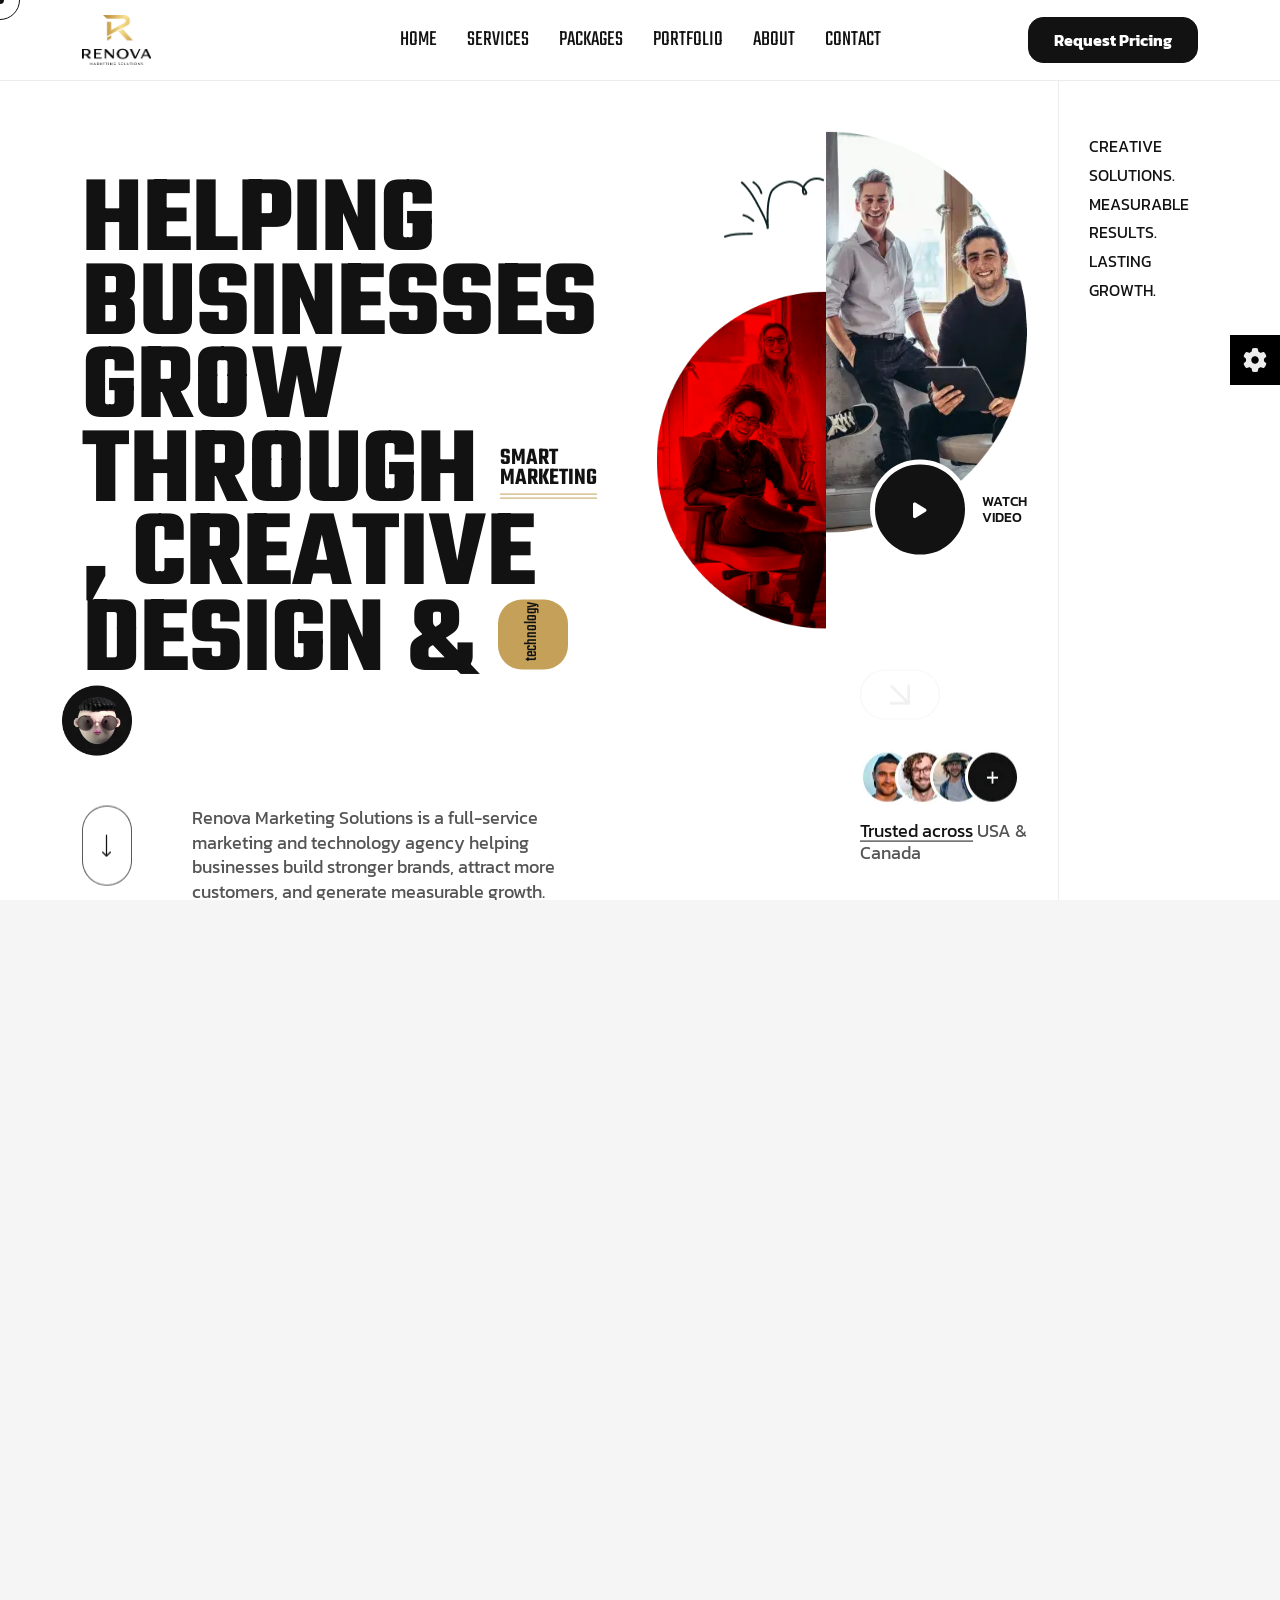
==== commit ac7cb0bd: "fix" ====
--- a/index.html
+++ b/index.html
@@ -464,110 +464,130 @@
       body.dark .work-box .meta {
         color: #999 !important;
       }
-    
-      /* Contact Section Redesign */
-      .gold-gradient-text {
-        background: linear-gradient(135deg, #F1D48F 0%, #C5A059 50%, #846226 100%) !important;
-        -webkit-background-clip: text !important;
-        -webkit-text-fill-color: transparent !important;
-        background-clip: text !important;
-        display: inline-block;
-      }
-      .contact-cards-grid {
-        display: grid;
-        grid-template-columns: 1fr;
-        gap: 20px;
-      }
-      .contact-card {
-        background: rgba(255, 255, 255, 0.03);
-        border: 1px solid rgba(255, 255, 255, 0.08);
-        border-radius: 15px;
-        padding: 24px;
-        display: flex;
-        align-items: center;
-        gap: 20px;
-        transition: all 0.3s ease;
-        backdrop-filter: blur(5px);
-      }
-      body:not(.dark) .contact-card {
-        background: rgba(0, 0, 0, 0.02);
-        border-color: rgba(0, 0, 0, 0.06);
-      }
-      .contact-card:hover {
-        transform: translateX(10px);
-        border-color: #c5a059;
-        box-shadow: 0 5px 15px rgba(197, 160, 89, 0.15);
-      }
-      .contact-card .card-icon {
-        width: 50px;
-        height: 50px;
-        border-radius: 50%;
-        background: linear-gradient(135deg, #F1D48F 0%, #C5A059 50%, #846226 100%);
-        display: flex;
-        align-items: center;
-        justify-content: center;
-        color: #121212;
-        font-size: 20px;
-        flex-shrink: 0;
-        transition: all 0.3s ease;
-      }
-      .contact-card:hover .card-icon {
-        transform: rotate(15deg) scale(1.1);
-      }
-      .contact-card .card-content {
-        display: flex;
-        flex-direction: column;
-        gap: 4px;
-        text-align: left;
-      }
-      .contact-card .card-title {
-        font-family: var(--font_teko);
-        font-size: 22px;
-        font-weight: 700;
-        text-transform: uppercase;
-        letter-spacing: 0.5px;
-        margin: 0;
-        color: var(--primary);
-      }
-      .contact-card .card-text,
-      .contact-card .card-link {
-        font-size: 16px;
-        color: var(--secondary);
-        text-transform: none;
-        line-height: 1.4;
-      }
-      .contact-card .card-link {
-        text-decoration: none;
-        transition: color 0.3s;
-      }
-      .contact-card .card-link:hover {
-        color: #c5a059;
-      }
-      .form-control-custom {
-        background: rgba(255, 255, 255, 0.02) !important;
-        border: 1px solid rgba(255, 255, 255, 0.1) !important;
-        border-radius: 12px !important;
-        color: inherit;
-        padding: 16px 20px !important;
-        width: 100%;
-        transition: all 0.3s ease;
-      }
-      body:not(.dark) .form-control-custom {
-        background: rgba(0, 0, 0, 0.015) !important;
-        border-color: rgba(0, 0, 0, 0.08) !important;
-      }
-      .form-control-custom:focus {
-        border-color: #c5a059 !important;
-        background: rgba(255, 255, 255, 0.04) !important;
-        box-shadow: 0 0 12px rgba(197, 160, 89, 0.2) !important;
-      }
-      body.dark .contact-form-wrapper {
-        box-shadow: 0 15px 40px rgba(0, 0, 0, 0.5), 0 0 30px rgba(197, 160, 89, 0.03);
-      }
-</style>
+
+      /* Contact Section Redesign */
+      .gold-gradient-text {
+        background: linear-gradient(
+          135deg,
+          #f1d48f 0%,
+          #c5a059 50%,
+          #846226 100%
+        ) !important;
+        -webkit-background-clip: text !important;
+        -webkit-text-fill-color: transparent !important;
+        background-clip: text !important;
+        display: inline-block;
+      }
+      .contact-cards-grid {
+        display: grid;
+        grid-template-columns: 1fr;
+        gap: 20px;
+      }
+      .contact-card {
+        background: rgba(255, 255, 255, 0.03);
+        border: 1px solid rgba(255, 255, 255, 0.08);
+        border-radius: 15px;
+        padding: 24px;
+        display: flex;
+        align-items: center;
+        gap: 20px;
+        transition: all 0.3s ease;
+        backdrop-filter: blur(5px);
+      }
+      body:not(.dark) .contact-card {
+        background: rgba(0, 0, 0, 0.02);
+        border-color: rgba(0, 0, 0, 0.06);
+      }
+      .contact-card:hover {
+        transform: translateX(10px);
+        border-color: #c5a059;
+        box-shadow: 0 5px 15px rgba(197, 160, 89, 0.15);
+      }
+      .contact-card .card-icon {
+        width: 50px;
+        height: 50px;
+        border-radius: 50%;
+        background: linear-gradient(
+          135deg,
+          #f1d48f 0%,
+          #c5a059 50%,
+          #846226 100%
+        );
+        display: flex;
+        align-items: center;
+        justify-content: center;
+        color: #121212;
+        font-size: 20px;
+        flex-shrink: 0;
+        transition: all 0.3s ease;
+      }
+      .contact-card:hover .card-icon {
+        transform: rotate(15deg) scale(1.1);
+      }
+      .contact-card .card-content {
+        display: flex;
+        flex-direction: column;
+        gap: 4px;
+        text-align: left;
+      }
+      .contact-card .card-title {
+        font-family: var(--font_teko);
+        font-size: 22px;
+        font-weight: 700;
+        text-transform: uppercase;
+        letter-spacing: 0.5px;
+        margin: 0;
+        color: var(--primary);
+      }
+      .contact-card .card-text,
+      .contact-card .card-link {
+        font-size: 16px;
+        color: var(--secondary);
+        text-transform: none;
+        line-height: 1.4;
+      }
+      .contact-card .card-link {
+        text-decoration: none;
+        transition: color 0.3s;
+      }
+      .contact-card .card-link:hover {
+        color: #c5a059;
+      }
+      .form-control-custom {
+        background: rgba(255, 255, 255, 0.02) !important;
+        border: 1px solid rgba(255, 255, 255, 0.1) !important;
+        border-radius: 12px !important;
+        color: inherit;
+        padding: 16px 20px !important;
+        width: 100%;
+        transition: all 0.3s ease;
+      }
+      body:not(.dark) .form-control-custom {
+        background: rgba(0, 0, 0, 0.015) !important;
+        border-color: rgba(0, 0, 0, 0.08) !important;
+      }
+      .form-control-custom:focus {
+        border-color: #c5a059 !important;
+        background: rgba(255, 255, 255, 0.04) !important;
+        box-shadow: 0 0 12px rgba(197, 160, 89, 0.2) !important;
+      }
+      body.dark .contact-form-wrapper {
+        box-shadow:
+          0 15px 40px rgba(0, 0, 0, 0.5),
+          0 0 30px rgba(197, 160, 89, 0.03);
+      }
+    </style>
   </head>
 
   <body class="font-heading-teko-bold">
+    <script>
+      (function() {
+        var theme = localStorage.getItem('theme');
+        if (theme === 'dark') {
+          document.body.classList.add('dark');
+        }
+      })();
+    </script>
     <!-- Preloader -->
     <div id="preloader">
       <div id="container" class="container-preloader">
@@ -701,7 +721,7 @@
               <li><a href="#packages">packages</a></li>
               <li><a href="#portfolio">portfolio</a></li>
               <li><a href="#about">about</a></li>
-              <li><a href="#contact">contact</a></li>
+              <li><a href="contact.html">contact</a></li>
             </ul>
           </nav>
         </div>
@@ -779,12 +799,12 @@
                 <li><a href="#packages">packages</a></li>
                 <li><a href="#portfolio">portfolio</a></li>
                 <li><a href="#about">about</a></li>
-                <li><a href="#contact">contact</a></li>
+                <li><a href="contact.html">contact</a></li>
               </ul>
             </nav>
           </div>
           <div class="header__button">
-            <a href="#contact" class="wc-btn wc-btn-primary btn-text-flip">
+            <a href="contact.html" class="wc-btn wc-btn-primary btn-text-flip">
               <span data-text="Request Pricing">Request Pricing</span></a
             >
           </div>
@@ -885,7 +905,7 @@
                         </div>
                         <div class="btn-wrapper has_fade_anim">
                           <a
-                            href="#contact"
+                            href="contact.html"
                             class="wc-btn wc-btn-underline btn-text-flip"
                           >
                             <span data-text="request pricing"
@@ -1089,7 +1109,7 @@
                     <div class="services-wrapper">
                       <!-- 01. Website Design & Development -->
                       <div class="has_fade_anim" data-delay="0.10">
-                        <a href="#contact">
+                        <a href="contact.html">
                           <div class="service-box">
                             <span class="number">01.</span>
                             <div class="content">
@@ -1133,7 +1153,7 @@
 
                       <!-- 02. Web Application Development -->
                       <div class="has_fade_anim" data-delay="0.15">
-                        <a href="#contact">
+                        <a href="contact.html">
                           <div class="service-box">
                             <span class="number">02.</span>
                             <div class="content">
@@ -1177,7 +1197,7 @@
 
                       <!-- 03. Android App Development -->
                       <div class="has_fade_anim" data-delay="0.20">
-                        <a href="#contact">
+                        <a href="contact.html">
                           <div class="service-box">
                             <span class="number">03.</span>
                             <div class="content">
@@ -1219,7 +1239,7 @@
 
                       <!-- 04. iOS App Development -->
                       <div class="has_fade_anim" data-delay="0.25">
-                        <a href="#contact">
+                        <a href="contact.html">
                           <div class="service-box">
                             <span class="number">04.</span>
                             <div class="content">
@@ -1261,7 +1281,7 @@
 
                       <!-- 05. SEO Services -->
                       <div class="has_fade_anim" data-delay="0.30">
-                        <a href="#contact">
+                        <a href="contact.html">
                           <div class="service-box">
                             <span class="number">05.</span>
                             <div class="content">
@@ -1305,7 +1325,7 @@
 
                       <!-- 06. Graphic Design & Branding -->
                       <div class="has_fade_anim" data-delay="0.35">
-                        <a href="#contact">
+                        <a href="contact.html">
                           <div class="service-box">
                             <span class="number">06.</span>
                             <div class="content">
@@ -1348,7 +1368,7 @@
 
                       <!-- 07. Social Media Marketing -->
                       <div class="has_fade_anim" data-delay="0.40">
-                        <a href="#contact">
+                        <a href="contact.html">
                           <div class="service-box">
                             <span class="number">07.</span>
                             <div class="content">
@@ -1565,7 +1585,7 @@
                           </li>
                         </ul>
                       </div>
-                      <a href="#contact" class="btn-pricing">Request Pricing</a>
+                      <a href="contact.html" class="btn-pricing">Request Pricing</a>
                     </div>
                   </div>
 
@@ -1616,7 +1636,7 @@
                           </li>
                         </ul>
                       </div>
-                      <a href="#contact" class="btn-pricing">Request Pricing</a>
+                      <a href="contact.html" class="btn-pricing">Request Pricing</a>
                     </div>
                   </div>
 
@@ -1667,7 +1687,7 @@
                           </li>
                         </ul>
                       </div>
-                      <a href="#contact" class="btn-pricing">Request Pricing</a>
+                      <a href="contact.html" class="btn-pricing">Request Pricing</a>
                     </div>
                   </div>
                 </div>
@@ -1722,7 +1742,7 @@
                           </li>
                         </ul>
                       </div>
-                      <a href="#contact" class="btn-pricing">Request Pricing</a>
+                      <a href="contact.html" class="btn-pricing">Request Pricing</a>
                     </div>
                   </div>
 
@@ -1766,7 +1786,7 @@
                           </li>
                         </ul>
                       </div>
-                      <a href="#contact" class="btn-pricing">Request Pricing</a>
+                      <a href="contact.html" class="btn-pricing">Request Pricing</a>
                     </div>
                   </div>
                 </div>
@@ -1900,7 +1920,7 @@
                             />
                             <div class="content">
                               <div class="icon">
-                                <a href="#contact">
+                                <a href="contact.html">
                                   <img
                                     class="show-light"
                                     src="assets/imgs/icon/arrow-right-half.webp"
@@ -1927,7 +1947,7 @@
                             />
                             <div class="content">
                               <div class="icon">
-                                <a href="#contact">
+                                <a href="contact.html">
                                   <img
                                     class="show-light"
                                     src="assets/imgs/icon/arrow-right-half.webp"
@@ -1954,7 +1974,7 @@
                             />
                             <div class="content">
                               <div class="icon">
-                                <a href="#contact">
+                                <a href="contact.html">
                                   <img
                                     class="show-light"
                                     src="assets/imgs/icon/arrow-right-half.webp"
@@ -1981,7 +2001,7 @@
                             />
                             <div class="content">
                               <div class="icon">
-                                <a href="#contact">
+                                <a href="contact.html">
                                   <img
                                     class="show-light"
                                     src="assets/imgs/icon/arrow-right-half.webp"
@@ -2008,7 +2028,7 @@
                             />
                             <div class="content">
                               <div class="icon">
-                                <a href="#contact">
+                                <a href="contact.html">
                                   <img
                                     class="show-light"
                                     src="assets/imgs/icon/arrow-right-half.webp"
@@ -2037,7 +2057,7 @@
                             />
                             <div class="content">
                               <div class="icon">
-                                <a href="#contact">
+                                <a href="contact.html">
                                   <img
                                     class="show-light"
                                     src="assets/imgs/icon/arrow-right-half.webp"
@@ -2372,57 +2392,75 @@
               <div class="container">
                 <div class="contact-area-inner section-spacing">
                   <div class="row g-5">
-                    <div class="col-lg-6 has_fade_anim" data-fade-from="left">
-                      <div class="section-content">
-                        <div class="section-title-wrapper">
-                          <div class="subtitle-wrapper mb-20">
-                            <span class="section-subtitle">Get in Touch</span>
-                          </div>
-                          <div class="title-wrapper">
-                            <h2 class="section-title" style="font-size: 60px; line-height: 1.1;">
-                              Ready to grow <br><span class="gold-gradient-text">your business?</span>
-                            </h2>
-                          </div>
-                        </div>
-                        <div class="text-wrapper mt-30">
-                          <p class="text">
-                            Contact Renova Marketing Solutions today and discover how our marketing, technology, and branding solutions can help your business achieve sustainable growth.
-                          </p>
-                        </div>
-                        
-                        <div class="contact-cards-grid mt-40">
-                          <!-- Card 1: Email -->
-                          <div class="contact-card">
-                            <div class="card-icon">
-                              <i class="fa-solid fa-envelope"></i>
-                            </div>
-                            <div class="card-content">
-                              <h4 class="card-title">Email Us</h4>
-                              <a href="mailto:hello@renovamarketing.com" class="card-link">hello@renovamarketing.com</a>
-                            </div>
-                          </div>
-                          <!-- Card 2: Website -->
-                          <div class="contact-card">
-                            <div class="card-icon">
-                              <i class="fa-solid fa-globe"></i>
-                            </div>
-                            <div class="card-content">
-                              <h4 class="card-title">Our Website</h4>
-                              <span class="card-text">www.renovamarketing.com</span>
-                            </div>
-                          </div>
-                          <!-- Card 3: Locations -->
-                          <div class="contact-card">
-                            <div class="card-icon">
-                              <i class="fa-solid fa-location-dot"></i>
-                            </div>
-                            <div class="card-content">
-                              <h4 class="card-title">Locations</h4>
-                              <span class="card-text">Toronto, ON, Canada <br> New York, NY, USA</span>
-                            </div>
-                          </div>
-                        </div>
-                      </div>
+                    <div class="col-lg-6 has_fade_anim" data-fade-from="left">
+                      <div class="section-content">
+                        <div class="section-title-wrapper">
+                          <div class="subtitle-wrapper mb-20">
+                            <span class="section-subtitle">Get in Touch</span>
+                          </div>
+                          <div class="title-wrapper">
+                            <h2
+                              class="section-title"
+                              style="font-size: 60px; line-height: 1.1"
+                            >
+                              Ready to grow <br /><span
+                                class="gold-gradient-text"
+                                >your business?</span
+                              >
+                            </h2>
+                          </div>
+                        </div>
+                        <div class="text-wrapper mt-30">
+                          <p class="text">
+                            Contact Renova Marketing Solutions today and
+                            discover how our marketing, technology, and branding
+                            solutions can help your business achieve sustainable
+                            growth.
+                          </p>
+                        </div>
+
+                        <div class="contact-cards-grid mt-40">
+                          <!-- Card 1: Email -->
+                          <div class="contact-card">
+                            <div class="card-icon">
+                              <i class="fa-solid fa-envelope"></i>
+                            </div>
+                            <div class="card-content">
+                              <h4 class="card-title">Email Us</h4>
+                              <a
+                                href="mailto:hello@renovamarketing.com"
+                                class="card-link"
+                                >hello@renovamarketing.com</a
+                              >
+                            </div>
+                          </div>
+                          <!-- Card 2: Website -->
+                          <div class="contact-card">
+                            <div class="card-icon">
+                              <i class="fa-solid fa-globe"></i>
+                            </div>
+                            <div class="card-content">
+                              <h4 class="card-title">Our Website</h4>
+                              <span class="card-text"
+                                >www.renovamarketing.com</span
+                              >
+                            </div>
+                          </div>
+                          <!-- Card 3: Locations -->
+                          <div class="contact-card">
+                            <div class="card-icon">
+                              <i class="fa-solid fa-location-dot"></i>
+                            </div>
+                            <div class="card-content">
+                              <h4 class="card-title">Locations</h4>
+                              <span class="card-text"
+                                >Toronto, ON, Canada <br />
+                                New York, NY, USA</span
+                              >
+                            </div>
+                          </div>
+                        </div>
+                      </div>
                     </div>
                     <div class="col-lg-6 has_fade_anim" data-fade-from="right">
                       <div class="contact-form-wrapper">
@@ -2614,5 +2652,24 @@
         );
       }
     </script>
+    <script>
+      (function() {
+        var theme = localStorage.getItem('theme');
+        if (theme === 'dark') {
+          var darkBtn = document.querySelector('.mode-type button[data-mode="dark"]');
+          var lightBtn = document.querySelector('.mode-type button[data-mode="light"]');
+          if (darkBtn && lightBtn) {
+            darkBtn.classList.add('active');
+            lightBtn.classList.remove('active');
+          }
+        }
+        document.querySelectorAll('.mode-type button').forEach(function(btn) {
+          btn.addEventListener('click', function() {
+            var mode = this.getAttribute('data-mode');
+            localStorage.setItem('theme', mode);
+          });
+        });
+      })();
+    </script>
   </body>
 </html>
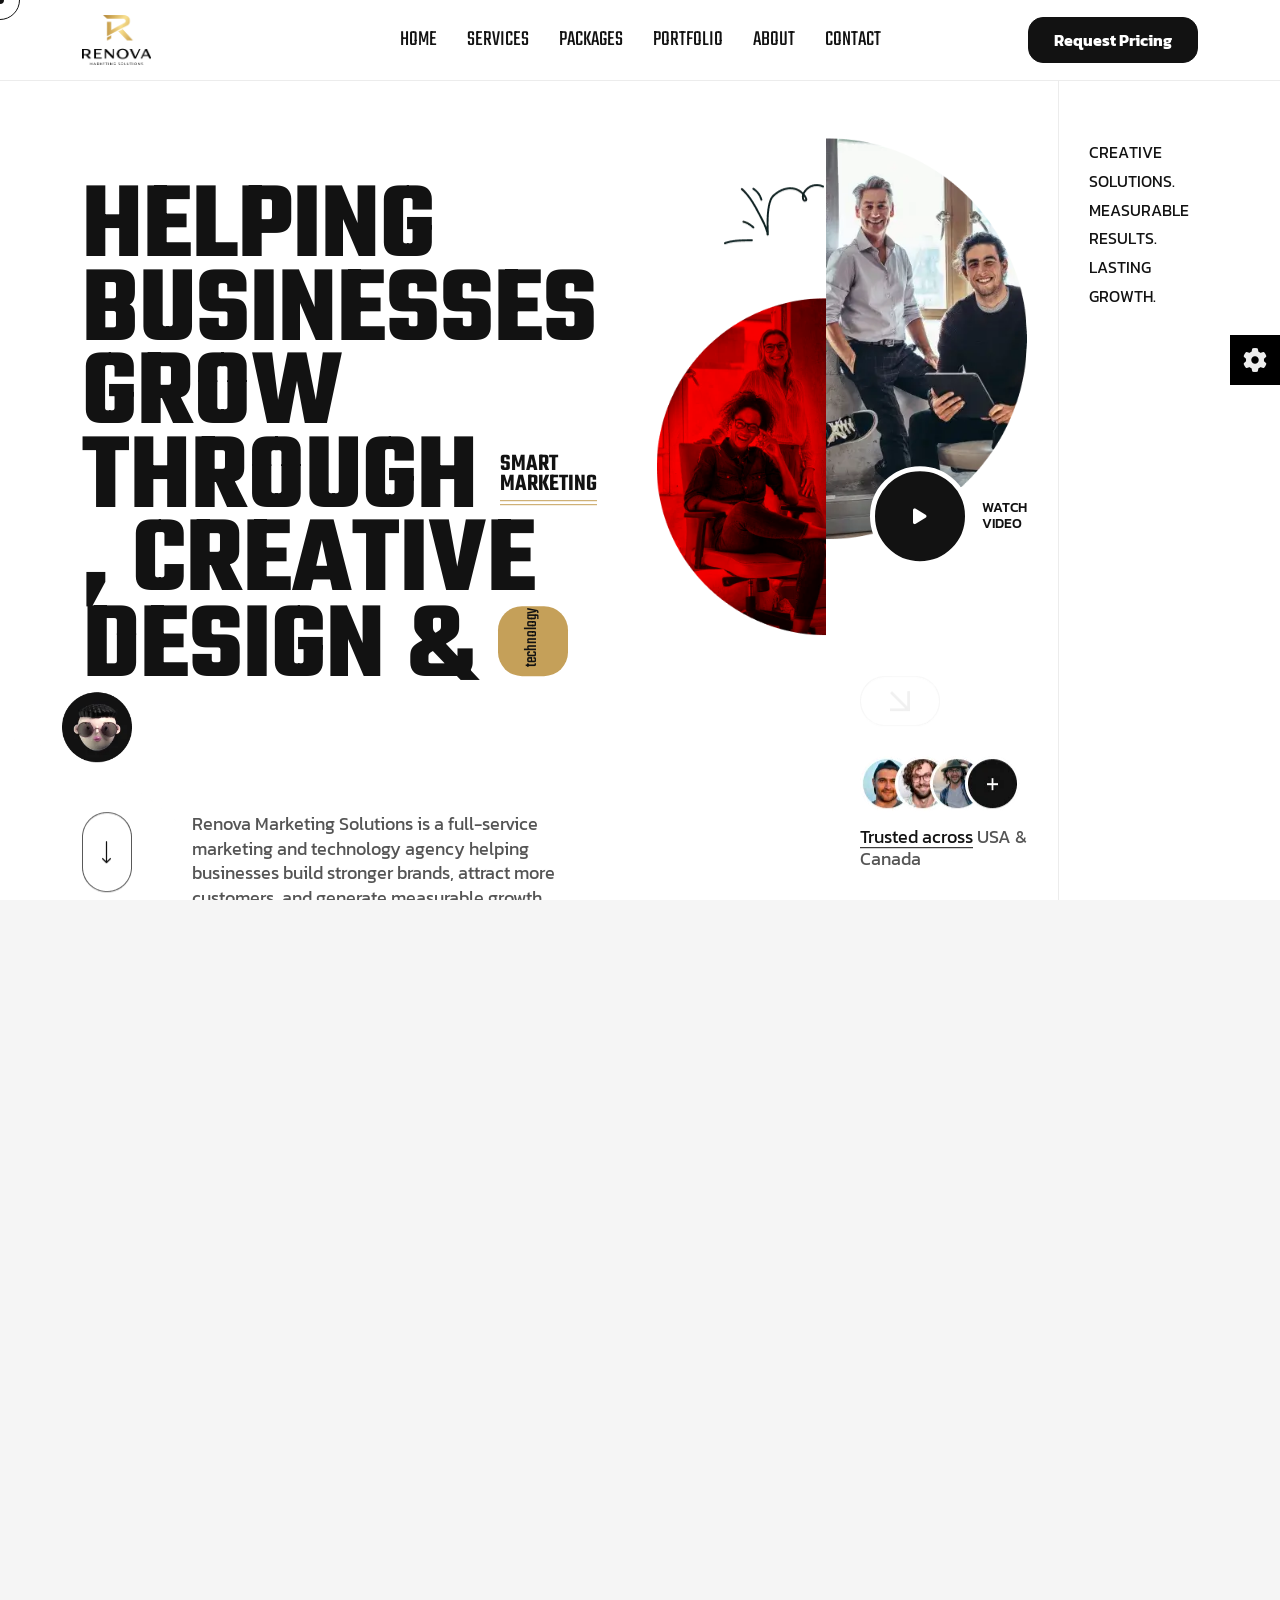
==== commit 3f117b95: "fix" ====
--- a/index.html
+++ b/index.html
@@ -575,6 +575,18 @@
         box-shadow:
           0 15px 40px rgba(0, 0, 0, 0.5),
           0 0 30px rgba(197, 160, 89, 0.03);
+      }
+      /* Sticky Footer Layout */
+      .body-wrapper {
+        display: flex !important;
+        flex-direction: column !important;
+        min-height: 100vh !important;
+      }
+      .body-wrapper main {
+        flex: 1 0 auto !important;
+      }
+      .body-wrapper footer {
+        flex-shrink: 0 !important;
       }
     </style>
   </head>
@@ -2387,7 +2399,6 @@
             <!-- testimonial area end  -->
 
             <!-- contact area start  -->
-            <!-- contact area start  -->
             <section class="contact-area" id="contact">
               <div class="container">
                 <div class="contact-area-inner section-spacing">
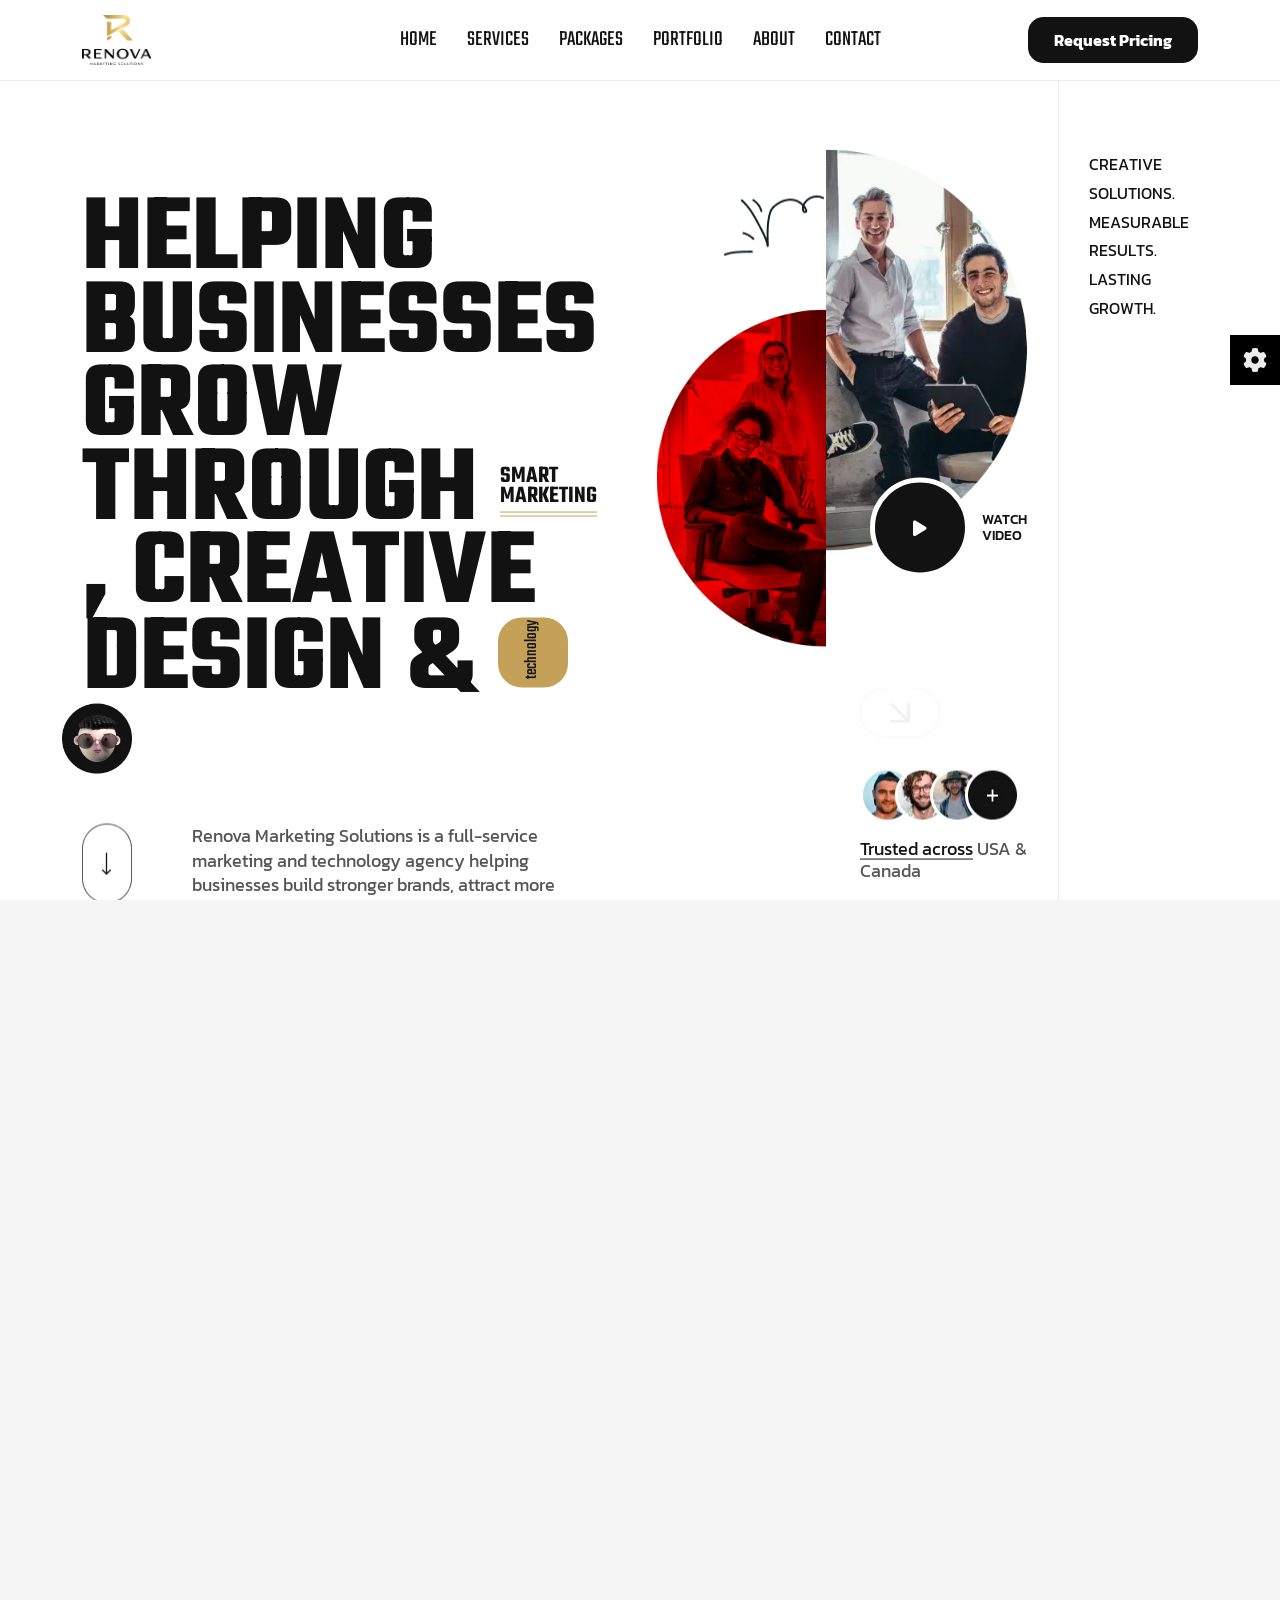
==== commit 79a2faa4: "fix" ====
--- a/index.html
+++ b/index.html
@@ -588,15 +588,17 @@
       .body-wrapper footer {
         flex-shrink: 0 !important;
       }
+
+
     </style>
   </head>
 
   <body class="font-heading-teko-bold">
     <script>
-      (function() {
-        var theme = localStorage.getItem('theme');
-        if (theme === 'dark') {
-          document.body.classList.add('dark');
+      (function () {
+        var theme = localStorage.getItem("theme");
+        if (theme === "dark") {
+          document.body.classList.add("dark");
         }
       })();
     </script>
@@ -619,9 +621,6 @@
       </div>
     </div>
 
-    <!-- Cursor Animation -->
-    <div class="cursor1"></div>
-    <div class="cursor2"></div>
 
     <!-- Sroll to top -->
     <div class="progress-wrap">
@@ -1597,7 +1596,9 @@
                           </li>
                         </ul>
                       </div>
-                      <a href="contact.html" class="btn-pricing">Request Pricing</a>
+                      <a href="contact.html" class="btn-pricing"
+                        >Request Pricing</a
+                      >
                     </div>
                   </div>
 
@@ -1648,7 +1649,9 @@
                           </li>
                         </ul>
                       </div>
-                      <a href="contact.html" class="btn-pricing">Request Pricing</a>
+                      <a href="contact.html" class="btn-pricing"
+                        >Request Pricing</a
+                      >
                     </div>
                   </div>
 
@@ -1699,7 +1702,9 @@
                           </li>
                         </ul>
                       </div>
-                      <a href="contact.html" class="btn-pricing">Request Pricing</a>
+                      <a href="contact.html" class="btn-pricing"
+                        >Request Pricing</a
+                      >
                     </div>
                   </div>
                 </div>
@@ -1754,7 +1759,9 @@
                           </li>
                         </ul>
                       </div>
-                      <a href="contact.html" class="btn-pricing">Request Pricing</a>
+                      <a href="contact.html" class="btn-pricing"
+                        >Request Pricing</a
+                      >
                     </div>
                   </div>
 
@@ -1798,7 +1805,9 @@
                           </li>
                         </ul>
                       </div>
-                      <a href="contact.html" class="btn-pricing">Request Pricing</a>
+                      <a href="contact.html" class="btn-pricing"
+                        >Request Pricing</a
+                      >
                     </div>
                   </div>
                 </div>
@@ -2664,20 +2673,24 @@
       }
     </script>
     <script>
-      (function() {
-        var theme = localStorage.getItem('theme');
-        if (theme === 'dark') {
-          var darkBtn = document.querySelector('.mode-type button[data-mode="dark"]');
-          var lightBtn = document.querySelector('.mode-type button[data-mode="light"]');
+      (function () {
+        var theme = localStorage.getItem("theme");
+        if (theme === "dark") {
+          var darkBtn = document.querySelector(
+            '.mode-type button[data-mode="dark"]',
+          );
+          var lightBtn = document.querySelector(
+            '.mode-type button[data-mode="light"]',
+          );
           if (darkBtn && lightBtn) {
-            darkBtn.classList.add('active');
-            lightBtn.classList.remove('active');
+            darkBtn.classList.add("active");
+            lightBtn.classList.remove("active");
           }
         }
-        document.querySelectorAll('.mode-type button').forEach(function(btn) {
-          btn.addEventListener('click', function() {
-            var mode = this.getAttribute('data-mode');
-            localStorage.setItem('theme', mode);
+        document.querySelectorAll(".mode-type button").forEach(function (btn) {
+          btn.addEventListener("click", function () {
+            var mode = this.getAttribute("data-mode");
+            localStorage.setItem("theme", mode);
           });
         });
       })();
--- a/assets/css/master-web-agency.css
+++ b/assets/css/master-web-agency.css
@@ -1 +1,9467 @@
-@import"https://fonts.googleapis.com/css2?family=Kanit:ital,wght@0,100;0,200;0,300;0,400;0,500;0,600;0,700;0,800;0,900;1,100;1,200;1,300;1,400;1,500;1,600;1,700;1,800;1,900&amp;display=swap";@import"https://fonts.googleapis.com/css2?family=Teko:wght@300..700&amp;display=swap";@import"https://fonts.googleapis.com/css2?family=DM+Sans:ital,opsz,wght@0,9..40,100..1000;1,9..40,100..1000&amp;display=swap";@import"https://fonts.googleapis.com/css2?family=Plus+Jakarta+Sans:ital,wght@0,200..800;1,200..800&amp;display=swap";@import"https://fonts.googleapis.com/css2?family=Khand:wght@300;400;500;600;700&amp;display=swap";@import"https://fonts.googleapis.com/css2?family=Instrument+Sans:ital,wght@0,400..700;1,400..700&amp;display=swap";@import"https://fonts.googleapis.com/css2?family=Space+Grotesk:wght@300..700&amp;display=swap";:root{--primary: #121212;--secondary: #555555;--border: rgba(18, 18, 18, 0.08);--theme: #121212;--black: #121212;--black-2: #555555;--white: #FFFFFF;--white-2: #999999;--action: #FFCD4D}:root .dark{--primary: #ffffff;--secondary: #999999;--border: rgba(255, 255, 255, 0.08)}.pb-10{padding-bottom:10px}.pb-15{padding-bottom:15px}.pb-20{padding-bottom:20px}.pb-25{padding-bottom:25px}.pb-30{padding-bottom:30px}@media only screen and (max-width: 767px){.pb-30{padding-bottom:25px}}.pb-35{padding-bottom:35px}@media only screen and (max-width: 767px){.pb-35{padding-bottom:30px}}.pb-40{padding-bottom:40px}@media only screen and (max-width: 767px){.pb-40{padding-bottom:30px}}.pb-45{padding-bottom:45px}@media only screen and (max-width: 767px){.pb-45{padding-bottom:30px}}.pb-50{padding-bottom:50px}@media only screen and (max-width: 767px){.pb-50{padding-bottom:30px}}.pb-55{padding-bottom:55px}@media only screen and (max-width: 991px){.pb-55{padding-bottom:40px}}@media only screen and (max-width: 767px){.pb-55{padding-bottom:30px}}.pb-60{padding-bottom:60px}@media only screen and (max-width: 991px){.pb-60{padding-bottom:40px}}@media only screen and (max-width: 767px){.pb-60{padding-bottom:30px}}.pb-65{padding-bottom:65px}@media only screen and (max-width: 991px){.pb-65{padding-bottom:40px}}@media only screen and (max-width: 767px){.pb-65{padding-bottom:30px}}.pb-70{padding-bottom:70px}@media only screen and (max-width: 991px){.pb-70{padding-bottom:50px}}@media only screen and (max-width: 767px){.pb-70{padding-bottom:35px}}.pb-75{padding-bottom:75px}@media only screen and (max-width: 991px){.pb-75{padding-bottom:50px}}@media only screen and (max-width: 767px){.pb-75{padding-bottom:35px}}.pb-80{padding-bottom:80px}@media only screen and (max-width: 991px){.pb-80{padding-bottom:50px}}@media only screen and (max-width: 767px){.pb-80{padding-bottom:35px}}.pb-85{padding-bottom:85px}@media only screen and (max-width: 991px){.pb-85{padding-bottom:60px}}@media only screen and (max-width: 767px){.pb-85{padding-bottom:35px}}.pb-90{padding-bottom:90px}@media only screen and (max-width: 1199px){.pb-90{padding-bottom:70px}}@media only screen and (max-width: 991px){.pb-90{padding-bottom:60px}}@media only screen and (max-width: 767px){.pb-90{padding-bottom:40px}}.pb-95{padding-bottom:95px}@media only screen and (max-width: 1199px){.pb-95{padding-bottom:70px}}@media only screen and (max-width: 991px){.pb-95{padding-bottom:60px}}@media only screen and (max-width: 767px){.pb-95{padding-bottom:40px}}.pb-100{padding-bottom:100px}@media only screen and (max-width: 991px){.pb-100{padding-bottom:90px}}@media only screen and (max-width: 767px){.pb-100{padding-bottom:60px}}.pb-105{padding-bottom:105px}@media only screen and (max-width: 991px){.pb-105{padding-bottom:90px}}@media only screen and (max-width: 767px){.pb-105{padding-bottom:60px}}.pb-110{padding-bottom:110px}@media only screen and (max-width: 1399px){.pb-110{padding-bottom:120px}}@media only screen and (max-width: 1199px){.pb-110{padding-bottom:100px}}@media only screen and (max-width: 991px){.pb-110{padding-bottom:90px}}@media only screen and (max-width: 767px){.pb-110{padding-bottom:60px}}.pb-115{padding-bottom:115px}@media only screen and (max-width: 1399px){.pb-115{padding-bottom:120px}}@media only screen and (max-width: 1199px){.pb-115{padding-bottom:100px}}@media only screen and (max-width: 991px){.pb-115{padding-bottom:90px}}@media only screen and (max-width: 767px){.pb-115{padding-bottom:60px}}.pb-120{padding-bottom:120px}@media only screen and (max-width: 1399px){.pb-120{padding-bottom:120px}}@media only screen and (max-width: 1199px){.pb-120{padding-bottom:100px}}@media only screen and (max-width: 991px){.pb-120{padding-bottom:90px}}@media only screen and (max-width: 767px){.pb-120{padding-bottom:60px}}.pb-125{padding-bottom:125px}@media only screen and (max-width: 1399px){.pb-125{padding-bottom:120px}}@media only screen and (max-width: 1199px){.pb-125{padding-bottom:100px}}@media only screen and (max-width: 991px){.pb-125{padding-bottom:90px}}@media only screen and (max-width: 767px){.pb-125{padding-bottom:60px}}.pb-130{padding-bottom:130px}@media only screen and (max-width: 1399px){.pb-130{padding-bottom:120px}}@media only screen and (max-width: 1199px){.pb-130{padding-bottom:100px}}@media only screen and (max-width: 991px){.pb-130{padding-bottom:90px}}@media only screen and (max-width: 767px){.pb-130{padding-bottom:60px}}.pb-135{padding-bottom:135px}@media only screen and (max-width: 1399px){.pb-135{padding-bottom:120px}}@media only screen and (max-width: 1199px){.pb-135{padding-bottom:100px}}@media only screen and (max-width: 991px){.pb-135{padding-bottom:90px}}@media only screen and (max-width: 767px){.pb-135{padding-bottom:60px}}.pb-140{padding-bottom:140px}@media only screen and (max-width: 1399px){.pb-140{padding-bottom:120px}}@media only screen and (max-width: 1199px){.pb-140{padding-bottom:100px}}@media only screen and (max-width: 991px){.pb-140{padding-bottom:90px}}@media only screen and (max-width: 767px){.pb-140{padding-bottom:60px}}.pb-145{padding-bottom:145px}@media only screen and (max-width: 1399px){.pb-145{padding-bottom:120px}}@media only screen and (max-width: 1199px){.pb-145{padding-bottom:100px}}@media only screen and (max-width: 991px){.pb-145{padding-bottom:90px}}@media only screen and (max-width: 767px){.pb-145{padding-bottom:60px}}.pb-150{padding-bottom:150px}@media only screen and (max-width: 1399px){.pb-150{padding-bottom:120px}}@media only screen and (max-width: 1199px){.pb-150{padding-bottom:100px}}@media only screen and (max-width: 991px){.pb-150{padding-bottom:90px}}@media only screen and (max-width: 767px){.pb-150{padding-bottom:60px}}.pb-160{padding-bottom:160px}@media only screen and (max-width: 1399px){.pb-160{padding-bottom:120px}}@media only screen and (max-width: 1199px){.pb-160{padding-bottom:100px}}@media only screen and (max-width: 991px){.pb-160{padding-bottom:90px}}@media only screen and (max-width: 767px){.pb-160{padding-bottom:60px}}.pb-170{padding-bottom:170px}@media only screen and (max-width: 1399px){.pb-170{padding-bottom:120px}}@media only screen and (max-width: 1199px){.pb-170{padding-bottom:100px}}@media only screen and (max-width: 991px){.pb-170{padding-bottom:90px}}@media only screen and (max-width: 767px){.pb-170{padding-bottom:60px}}.pb-180{padding-bottom:180px}@media only screen and (max-width: 1399px){.pb-180{padding-bottom:120px}}@media only screen and (max-width: 1199px){.pb-180{padding-bottom:100px}}@media only screen and (max-width: 991px){.pb-180{padding-bottom:90px}}@media only screen and (max-width: 767px){.pb-180{padding-bottom:60px}}.pb-190{padding-bottom:190px}@media only screen and (max-width: 1199px){.pb-190{padding-bottom:150px}}@media only screen and (max-width: 991px){.pb-190{padding-bottom:120px}}@media only screen and (max-width: 767px){.pb-190{padding-bottom:100px}}.pb-200{padding-bottom:200px}@media only screen and (max-width: 1199px){.pb-200{padding-bottom:150px}}@media only screen and (max-width: 991px){.pb-200{padding-bottom:120px}}@media only screen and (max-width: 767px){.pb-200{padding-bottom:100px}}.pt-10{padding-top:10px}.pt-15{padding-top:15px}.pt-20{padding-top:20px}.pt-25{padding-top:25px}.pt-30{padding-top:30px}@media only screen and (max-width: 767px){.pt-30{padding-top:25px}}.pt-35{padding-top:35px}@media only screen and (max-width: 767px){.pt-35{padding-top:30px}}.pt-40{padding-top:40px}@media only screen and (max-width: 767px){.pt-40{padding-top:30px}}.pt-45{padding-top:45px}@media only screen and (max-width: 767px){.pt-45{padding-top:30px}}.pt-50{padding-top:50px}@media only screen and (max-width: 767px){.pt-50{padding-top:30px}}.pt-55{padding-top:55px}@media only screen and (max-width: 991px){.pt-55{padding-top:40px}}@media only screen and (max-width: 767px){.pt-55{padding-top:30px}}.pt-60{padding-top:60px}@media only screen and (max-width: 991px){.pt-60{padding-top:40px}}@media only screen and (max-width: 767px){.pt-60{padding-top:30px}}.ptf-60{padding-top:60px}.pt-65{padding-top:65px}@media only screen and (max-width: 991px){.pt-65{padding-top:40px}}@media only screen and (max-width: 767px){.pt-65{padding-top:30px}}.pt-70{padding-top:70px}@media only screen and (max-width: 991px){.pt-70{padding-top:50px}}@media only screen and (max-width: 767px){.pt-70{padding-top:35px}}.pt-75{padding-top:75px}@media only screen and (max-width: 991px){.pt-75{padding-top:50px}}@media only screen and (max-width: 767px){.pt-75{padding-top:35px}}.pt-80{padding-top:80px}@media only screen and (max-width: 991px){.pt-80{padding-top:50px}}@media only screen and (max-width: 767px){.pt-80{padding-top:35px}}.pt-85{padding-top:85px}@media only screen and (max-width: 991px){.pt-85{padding-top:60px}}@media only screen and (max-width: 767px){.pt-85{padding-top:35px}}.pt-90{padding-top:90px}@media only screen and (max-width: 1199px){.pt-90{padding-top:70px}}@media only screen and (max-width: 991px){.pt-90{padding-top:60px}}@media only screen and (max-width: 767px){.pt-90{padding-top:40px}}.pt-95{padding-top:95px}@media only screen and (max-width: 1199px){.pt-95{padding-top:70px}}@media only screen and (max-width: 991px){.pt-95{padding-top:60px}}@media only screen and (max-width: 767px){.pt-95{padding-top:40px}}.pt-100{padding-top:100px}@media only screen and (max-width: 991px){.pt-100{padding-top:90px}}@media only screen and (max-width: 767px){.pt-100{padding-top:60px}}.pt-105{padding-top:105px}@media only screen and (max-width: 991px){.pt-105{padding-top:90px}}@media only screen and (max-width: 767px){.pt-105{padding-top:60px}}.pt-110{padding-top:110px}@media only screen and (max-width: 1399px){.pt-110{padding-top:120px}}@media only screen and (max-width: 1199px){.pt-110{padding-top:100px}}@media only screen and (max-width: 991px){.pt-110{padding-top:90px}}@media only screen and (max-width: 767px){.pt-110{padding-top:60px}}.pt-115{padding-top:115px}@media only screen and (max-width: 1399px){.pt-115{padding-top:120px}}@media only screen and (max-width: 1199px){.pt-115{padding-top:100px}}@media only screen and (max-width: 991px){.pt-115{padding-top:90px}}@media only screen and (max-width: 767px){.pt-115{padding-top:60px}}.pt-120{padding-top:120px}@media only screen and (max-width: 1399px){.pt-120{padding-top:120px}}@media only screen and (max-width: 1199px){.pt-120{padding-top:100px}}@media only screen and (max-width: 991px){.pt-120{padding-top:90px}}@media only screen and (max-width: 767px){.pt-120{padding-top:60px}}.pt-125{padding-top:125px}@media only screen and (max-width: 1399px){.pt-125{padding-top:120px}}@media only screen and (max-width: 1199px){.pt-125{padding-top:100px}}@media only screen and (max-width: 991px){.pt-125{padding-top:90px}}@media only screen and (max-width: 767px){.pt-125{padding-top:60px}}.pt-130{padding-top:130px}@media only screen and (max-width: 1399px){.pt-130{padding-top:120px}}@media only screen and (max-width: 1199px){.pt-130{padding-top:100px}}@media only screen and (max-width: 991px){.pt-130{padding-top:90px}}@media only screen and (max-width: 767px){.pt-130{padding-top:60px}}.pt-135{padding-top:135px}@media only screen and (max-width: 1399px){.pt-135{padding-top:120px}}@media only screen and (max-width: 1199px){.pt-135{padding-top:100px}}@media only screen and (max-width: 991px){.pt-135{padding-top:90px}}@media only screen and (max-width: 767px){.pt-135{padding-top:60px}}.pt-140{padding-top:140px}@media only screen and (max-width: 1399px){.pt-140{padding-top:120px}}@media only screen and (max-width: 1199px){.pt-140{padding-top:100px}}@media only screen and (max-width: 991px){.pt-140{padding-top:90px}}@media only screen and (max-width: 767px){.pt-140{padding-top:60px}}.pt-145{padding-top:145px}@media only screen and (max-width: 1399px){.pt-145{padding-top:120px}}@media only screen and (max-width: 1199px){.pt-145{padding-top:100px}}@media only screen and (max-width: 991px){.pt-145{padding-top:90px}}@media only screen and (max-width: 767px){.pt-145{padding-top:60px}}.pt-150{padding-top:150px}@media only screen and (max-width: 1399px){.pt-150{padding-top:120px}}@media only screen and (max-width: 1199px){.pt-150{padding-top:100px}}@media only screen and (max-width: 991px){.pt-150{padding-top:90px}}@media only screen and (max-width: 767px){.pt-150{padding-top:60px}}.pt-160{padding-top:160px}@media only screen and (max-width: 1399px){.pt-160{padding-top:120px}}@media only screen and (max-width: 1199px){.pt-160{padding-top:100px}}@media only screen and (max-width: 991px){.pt-160{padding-top:90px}}@media only screen and (max-width: 767px){.pt-160{padding-top:60px}}.pt-170{padding-top:170px}@media only screen and (max-width: 1399px){.pt-170{padding-top:120px}}@media only screen and (max-width: 1199px){.pt-170{padding-top:100px}}@media only screen and (max-width: 991px){.pt-170{padding-top:90px}}@media only screen and (max-width: 767px){.pt-170{padding-top:60px}}.pt-180{padding-top:180px}@media only screen and (max-width: 1399px){.pt-180{padding-top:120px}}@media only screen and (max-width: 1199px){.pt-180{padding-top:100px}}@media only screen and (max-width: 991px){.pt-180{padding-top:90px}}@media only screen and (max-width: 767px){.pt-180{padding-top:60px}}.pt-190{padding-top:190px}@media only screen and (max-width: 1199px){.pt-190{padding-top:150px}}@media only screen and (max-width: 991px){.pt-190{padding-top:120px}}@media only screen and (max-width: 767px){.pt-190{padding-top:100px}}.pt-200{padding-top:200px}@media only screen and (max-width: 1199px){.pt-200{padding-top:150px}}@media only screen and (max-width: 991px){.pt-200{padding-top:120px}}@media only screen and (max-width: 767px){.pt-200{padding-top:100px}}.pt-210{padding-top:210px}@media only screen and (max-width: 1919px){.pt-210{padding-top:170px}}@media only screen and (max-width: 1199px){.pt-210{padding-top:160px}}@media only screen and (max-width: 991px){.pt-210{padding-top:150px}}@media only screen and (max-width: 767px){.pt-210{padding-top:130px}}.pt-230{padding-top:230px}@media only screen and (max-width: 1919px){.pt-230{padding-top:190px}}@media only screen and (max-width: 1199px){.pt-230{padding-top:180px}}@media only screen and (max-width: 991px){.pt-230{padding-top:170px}}@media only screen and (max-width: 767px){.pt-230{padding-top:150px}}.pt-250{padding-top:250px}@media only screen and (max-width: 1919px){.pt-250{padding-top:200px}}@media only screen and (max-width: 1199px){.pt-250{padding-top:200px}}@media only screen and (max-width: 1199px){.pt-250{padding-top:190px}}@media only screen and (max-width: 767px){.pt-250{padding-top:160px}}.pl-5{padding-inline-start:5px}@media only screen and (max-width: 767px){.pl-5{padding-inline-start:0}}.pl-10{padding-inline-start:10px}@media only screen and (max-width: 767px){.pl-10{padding-inline-start:0}}.pl-15{padding-inline-start:15px}@media only screen and (max-width: 767px){.pl-15{padding-inline-start:0}}.pl-20{padding-inline-start:20px}@media only screen and (max-width: 991px){.pl-20{padding-inline-start:10px}}@media only screen and (max-width: 767px){.pl-20{padding-inline-start:0}}.pl-25{padding-inline-start:25px}@media only screen and (max-width: 1199px){.pl-25{padding-inline-start:20px}}@media only screen and (max-width: 991px){.pl-25{padding-inline-start:10px}}@media only screen and (max-width: 767px){.pl-25{padding-inline-start:0}}.pl-30{padding-inline-start:30px}@media only screen and (max-width: 1199px){.pl-30{padding-inline-start:20px}}@media only screen and (max-width: 991px){.pl-30{padding-inline-start:10px}}@media only screen and (max-width: 767px){.pl-30{padding-inline-start:0}}.pl-35{padding-inline-start:35px}@media only screen and (max-width: 1399px){.pl-35{padding-inline-start:30px}}@media only screen and (max-width: 1199px){.pl-35{padding-inline-start:20px}}@media only screen and (max-width: 991px){.pl-35{padding-inline-start:10px}}@media only screen and (max-width: 767px){.pl-35{padding-inline-start:0}}.pl-40{padding-inline-start:40px}@media only screen and (max-width: 1399px){.pl-40{padding-inline-start:30px}}@media only screen and (max-width: 1199px){.pl-40{padding-inline-start:20px}}@media only screen and (max-width: 991px){.pl-40{padding-inline-start:10px}}@media only screen and (max-width: 767px){.pl-40{padding-inline-start:0}}.pl-45{padding-inline-start:45px}@media only screen and (max-width: 1919px){.pl-45{padding-inline-start:40px}}@media only screen and (max-width: 1399px){.pl-45{padding-inline-start:30px}}@media only screen and (max-width: 1199px){.pl-45{padding-inline-start:20px}}@media only screen and (max-width: 991px){.pl-45{padding-inline-start:10px}}@media only screen and (max-width: 767px){.pl-45{padding-inline-start:0}}.pl-50{padding-inline-start:50px}@media only screen and (max-width: 1919px){.pl-50{padding-inline-start:40px}}@media only screen and (max-width: 1399px){.pl-50{padding-inline-start:30px}}@media only screen and (max-width: 1199px){.pl-50{padding-inline-start:20px}}@media only screen and (max-width: 991px){.pl-50{padding-inline-start:10px}}@media only screen and (max-width: 767px){.pl-50{padding-inline-start:0}}.pl-55{padding-inline-start:55px}@media only screen and (max-width: 1919px){.pl-55{padding-inline-start:40px}}@media only screen and (max-width: 1399px){.pl-55{padding-inline-start:30px}}@media only screen and (max-width: 1199px){.pl-55{padding-inline-start:20px}}@media only screen and (max-width: 991px){.pl-55{padding-inline-start:10px}}@media only screen and (max-width: 767px){.pl-55{padding-inline-start:0}}.pl-60{padding-inline-start:60px}@media only screen and (max-width: 1919px){.pl-60{padding-inline-start:40px}}@media only screen and (max-width: 1399px){.pl-60{padding-inline-start:30px}}@media only screen and (max-width: 1199px){.pl-60{padding-inline-start:20px}}@media only screen and (max-width: 991px){.pl-60{padding-inline-start:10px}}@media only screen and (max-width: 767px){.pl-60{padding-inline-start:0}}.pl-65{padding-inline-start:65px}@media only screen and (max-width: 1919px){.pl-65{padding-inline-start:40px}}@media only screen and (max-width: 1399px){.pl-65{padding-inline-start:30px}}@media only screen and (max-width: 1199px){.pl-65{padding-inline-start:20px}}@media only screen and (max-width: 991px){.pl-65{padding-inline-start:10px}}@media only screen and (max-width: 767px){.pl-65{padding-inline-start:0}}.pl-70{padding-inline-start:70px}@media only screen and (max-width: 1919px){.pl-70{padding-inline-start:50px}}@media only screen and (max-width: 1399px){.pl-70{padding-inline-start:30px}}@media only screen and (max-width: 1199px){.pl-70{padding-inline-start:20px}}@media only screen and (max-width: 991px){.pl-70{padding-inline-start:10px}}@media only screen and (max-width: 767px){.pl-70{padding-inline-start:0}}.pl-75{padding-inline-start:75px}@media only screen and (max-width: 1919px){.pl-75{padding-inline-start:50px}}@media only screen and (max-width: 1399px){.pl-75{padding-inline-start:30px}}@media only screen and (max-width: 1199px){.pl-75{padding-inline-start:20px}}@media only screen and (max-width: 991px){.pl-75{padding-inline-start:10px}}@media only screen and (max-width: 767px){.pl-75{padding-inline-start:0}}.pl-80{padding-inline-start:80px}@media only screen and (max-width: 1919px){.pl-80{padding-inline-start:50px}}@media only screen and (max-width: 1399px){.pl-80{padding-inline-start:30px}}@media only screen and (max-width: 1199px){.pl-80{padding-inline-start:20px}}@media only screen and (max-width: 991px){.pl-80{padding-inline-start:10px}}@media only screen and (max-width: 767px){.pl-80{padding-inline-start:0}}.pl-85{padding-inline-start:85px}@media only screen and (max-width: 1919px){.pl-85{padding-inline-start:50px}}@media only screen and (max-width: 1399px){.pl-85{padding-inline-start:30px}}@media only screen and (max-width: 1199px){.pl-85{padding-inline-start:20px}}@media only screen and (max-width: 991px){.pl-85{padding-inline-start:10px}}@media only screen and (max-width: 767px){.pl-85{padding-inline-start:0}}.pl-90{padding-inline-start:90px}@media only screen and (max-width: 1919px){.pl-90{padding-inline-start:50px}}@media only screen and (max-width: 1399px){.pl-90{padding-inline-start:30px}}@media only screen and (max-width: 1199px){.pl-90{padding-inline-start:20px}}@media only screen and (max-width: 991px){.pl-90{padding-inline-start:10px}}@media only screen and (max-width: 767px){.pl-90{padding-inline-start:0}}.pl-100{padding-inline-start:100px}@media only screen and (max-width: 1919px){.pl-100{padding-inline-start:50px}}@media only screen and (max-width: 1399px){.pl-100{padding-inline-start:30px}}@media only screen and (max-width: 1199px){.pl-100{padding-inline-start:20px}}@media only screen and (max-width: 991px){.pl-100{padding-inline-start:10px}}@media only screen and (max-width: 767px){.pl-100{padding-inline-start:0}}.plr-50{padding-inline-start:50px;padding-inline-end:50px}@media only screen and (max-width: 991px){.plr-50{padding-inline-start:30px;padding-inline-end:30px}}@media only screen and (max-width: 767px){.plr-50{padding-inline-start:15px;padding-inline-end:15px}}.plr-100{padding-inline-start:100px;padding-inline-end:100px}@media only screen and (min-width: 1600px){.box-layout .plr-100{padding-inline-start:30px;padding-inline-end:30px}}@media only screen and (max-width: 1919px){.plr-100{padding-inline-start:30px;padding-inline-end:30px}}@media only screen and (max-width: 767px){.plr-100{padding-inline-start:15px;padding-inline-end:15px}}.plr-150{padding-inline-start:150px;padding-inline-end:150px}@media only screen and (min-width: 1600px){.box-layout .plr-150{padding-inline-start:30px;padding-inline-end:30px}}@media only screen and (max-width: 1919px){.plr-150{padding-inline-start:30px;padding-inline-end:30px}}@media only screen and (max-width: 767px){.plr-150{padding-inline-start:15px;padding-inline-end:15px}}.plr-200{padding-inline-start:200px;padding-inline-end:200px}@media only screen and (min-width: 1600px){.box-layout .plr-200{padding-inline-start:50px;padding-inline-end:50px}}@media only screen and (max-width: 1919px){.plr-200{padding-inline-start:50px;padding-inline-end:50px}}@media only screen and (max-width: 1199px){.plr-200{padding-inline-start:30px;padding-inline-end:30px}}@media only screen and (max-width: 767px){.plr-200{padding-inline-start:15px;padding-inline-end:15px}}.plr-250{padding-inline-start:250px;padding-inline-end:250px}@media only screen and (min-width: 1600px){.box-layout .plr-250{padding-inline-start:50px;padding-inline-end:50px}}@media only screen and (max-width: 1919px){.plr-250{padding-inline-start:50px;padding-inline-end:50px}}@media only screen and (max-width: 1199px){.plr-250{padding-inline-start:30px;padding-inline-end:30px}}@media only screen and (max-width: 767px){.plr-250{padding-inline-start:15px;padding-inline-end:15px}}.mt-10{margin-top:10px}.mt-15{margin-top:15px}.mt-20{margin-top:20px}.mt-25{margin-top:25px}.mt-30{margin-top:30px}@media only screen and (max-width: 767px){.mt-30{margin-top:25px}}.mt-35{margin-top:35px}@media only screen and (max-width: 767px){.mt-35{margin-top:30px}}.mt-40{margin-top:40px}@media only screen and (max-width: 767px){.mt-40{margin-top:30px}}.mt-45{margin-top:45px}@media only screen and (max-width: 767px){.mt-45{margin-top:30px}}.mt-50{margin-top:50px}@media only screen and (max-width: 767px){.mt-50{margin-top:30px}}.mt-55{margin-top:55px}@media only screen and (max-width: 991px){.mt-55{margin-top:40px}}@media only screen and (max-width: 767px){.mt-55{margin-top:30px}}.mt-60{margin-top:60px}@media only screen and (max-width: 991px){.mt-60{margin-top:40px}}@media only screen and (max-width: 767px){.mt-60{margin-top:30px}}.mt-65{margin-top:65px}@media only screen and (max-width: 991px){.mt-65{margin-top:40px}}@media only screen and (max-width: 767px){.mt-65{margin-top:30px}}.mt-70{margin-top:70px}@media only screen and (max-width: 991px){.mt-70{margin-top:50px}}@media only screen and (max-width: 767px){.mt-70{margin-top:35px}}.mt-75{margin-top:75px}@media only screen and (max-width: 991px){.mt-75{margin-top:50px}}@media only screen and (max-width: 767px){.mt-75{margin-top:35px}}.mt-80{margin-top:80px}@media only screen and (max-width: 991px){.mt-80{margin-top:50px}}@media only screen and (max-width: 767px){.mt-80{margin-top:35px}}.mt-85{margin-top:85px}@media only screen and (max-width: 991px){.mt-85{margin-top:60px}}@media only screen and (max-width: 767px){.mt-85{margin-top:35px}}.mt-90{margin-top:90px}@media only screen and (max-width: 1199px){.mt-90{margin-top:70px}}@media only screen and (max-width: 991px){.mt-90{margin-top:60px}}@media only screen and (max-width: 767px){.mt-90{margin-top:40px}}.mt-95{margin-top:95px}@media only screen and (max-width: 1199px){.mt-95{margin-top:70px}}@media only screen and (max-width: 991px){.mt-95{margin-top:60px}}@media only screen and (max-width: 767px){.mt-95{margin-top:40px}}.mt-100{margin-top:100px}@media only screen and (max-width: 991px){.mt-100{margin-top:90px}}@media only screen and (max-width: 767px){.mt-100{margin-top:60px}}.mt-105{margin-top:105px}@media only screen and (max-width: 991px){.mt-105{margin-top:90px}}@media only screen and (max-width: 767px){.mt-105{margin-top:60px}}.mt-110{margin-top:110px}@media only screen and (max-width: 1199px){.mt-110{margin-top:100px}}@media only screen and (max-width: 991px){.mt-110{margin-top:90px}}@media only screen and (max-width: 767px){.mt-110{margin-top:60px}}.mt-115{margin-top:115px}@media only screen and (max-width: 1199px){.mt-115{margin-top:100px}}@media only screen and (max-width: 991px){.mt-115{margin-top:90px}}@media only screen and (max-width: 767px){.mt-115{margin-top:60px}}.mt-120{margin-top:120px}@media only screen and (max-width: 1199px){.mt-120{margin-top:100px}}@media only screen and (max-width: 991px){.mt-120{margin-top:90px}}@media only screen and (max-width: 767px){.mt-120{margin-top:60px}}.mt-125{margin-top:125px}@media only screen and (max-width: 1199px){.mt-125{margin-top:100px}}@media only screen and (max-width: 991px){.mt-125{margin-top:90px}}@media only screen and (max-width: 767px){.mt-125{margin-top:60px}}.mt-130{margin-top:130px}@media only screen and (max-width: 1199px){.mt-130{margin-top:100px}}@media only screen and (max-width: 991px){.mt-130{margin-top:90px}}@media only screen and (max-width: 767px){.mt-130{margin-top:60px}}.mt-135{margin-top:135px}@media only screen and (max-width: 1199px){.mt-135{margin-top:100px}}@media only screen and (max-width: 991px){.mt-135{margin-top:90px}}@media only screen and (max-width: 767px){.mt-135{margin-top:60px}}.mt-140{margin-top:140px}@media only screen and (max-width: 1199px){.mt-140{margin-top:100px}}@media only screen and (max-width: 991px){.mt-140{margin-top:90px}}@media only screen and (max-width: 767px){.mt-140{margin-top:60px}}.mt-145{margin-top:145px}@media only screen and (max-width: 1199px){.mt-145{margin-top:100px}}@media only screen and (max-width: 991px){.mt-145{margin-top:90px}}@media only screen and (max-width: 767px){.mt-145{margin-top:60px}}.mt-150{margin-top:150px}@media only screen and (max-width: 1199px){.mt-150{margin-top:100px}}@media only screen and (max-width: 991px){.mt-150{margin-top:90px}}@media only screen and (max-width: 767px){.mt-150{margin-top:60px}}.mt-160{margin-top:160px}@media only screen and (max-width: 1199px){.mt-160{margin-top:100px}}@media only screen and (max-width: 991px){.mt-160{margin-top:90px}}@media only screen and (max-width: 767px){.mt-160{margin-top:60px}}.mt-170{margin-top:170px}@media only screen and (max-width: 1199px){.mt-170{margin-top:100px}}@media only screen and (max-width: 991px){.mt-170{margin-top:90px}}@media only screen and (max-width: 767px){.mt-170{margin-top:60px}}.mt-180{margin-top:180px}@media only screen and (max-width: 1199px){.mt-180{margin-top:100px}}@media only screen and (max-width: 991px){.mt-180{margin-top:90px}}@media only screen and (max-width: 767px){.mt-180{margin-top:60px}}.mt-190{margin-top:190px}@media only screen and (max-width: 1199px){.mt-190{margin-top:150px}}@media only screen and (max-width: 991px){.mt-190{margin-top:120px}}@media only screen and (max-width: 767px){.mt-190{margin-top:100px}}.mt-200{margin-top:200px}@media only screen and (max-width: 1199px){.mt-200{margin-top:150px}}@media only screen and (max-width: 991px){.mt-200{margin-top:120px}}@media only screen and (max-width: 767px){.mt-200{margin-top:100px}}.mlr-200{margin-left:200px !important;margin-right:200px !important}.mb-10{margin-bottom:10px}.mb-15{margin-bottom:15px}.mb-20{margin-bottom:20px}.mb-25{margin-bottom:25px}.mb-30{margin-bottom:30px}@media only screen and (max-width: 767px){.mb-30{margin-bottom:25px}}.mb-35{margin-bottom:35px}@media only screen and (max-width: 767px){.mb-35{margin-bottom:30px}}.mb-40{margin-bottom:40px}@media only screen and (max-width: 767px){.mb-40{margin-bottom:30px}}.mb-45{margin-bottom:45px}@media only screen and (max-width: 767px){.mb-45{margin-bottom:30px}}.mb-50{margin-bottom:50px}@media only screen and (max-width: 767px){.mb-50{margin-bottom:30px}}.mb-55{margin-bottom:55px}@media only screen and (max-width: 991px){.mb-55{margin-bottom:40px}}@media only screen and (max-width: 767px){.mb-55{margin-bottom:30px}}.mb-60{margin-bottom:60px}@media only screen and (max-width: 991px){.mb-60{margin-bottom:40px}}@media only screen and (max-width: 767px){.mb-60{margin-bottom:30px}}.mb-65{margin-bottom:65px}@media only screen and (max-width: 991px){.mb-65{margin-bottom:40px}}@media only screen and (max-width: 767px){.mb-65{margin-bottom:30px}}.mb-70{margin-bottom:70px}@media only screen and (max-width: 991px){.mb-70{margin-bottom:50px}}@media only screen and (max-width: 767px){.mb-70{margin-bottom:35px}}.mb-75{margin-bottom:75px}@media only screen and (max-width: 991px){.mb-75{margin-bottom:50px}}@media only screen and (max-width: 767px){.mb-75{margin-bottom:35px}}.mb-80{margin-bottom:80px}@media only screen and (max-width: 991px){.mb-80{margin-bottom:50px}}@media only screen and (max-width: 767px){.mb-80{margin-bottom:35px}}.mb-85{margin-bottom:85px}@media only screen and (max-width: 991px){.mb-85{margin-bottom:60px}}@media only screen and (max-width: 767px){.mb-85{margin-bottom:35px}}.mb-90{margin-bottom:90px}@media only screen and (max-width: 1199px){.mb-90{margin-bottom:70px}}@media only screen and (max-width: 991px){.mb-90{margin-bottom:60px}}@media only screen and (max-width: 767px){.mb-90{margin-bottom:40px}}.mb-95{margin-bottom:95px}@media only screen and (max-width: 1199px){.mb-95{margin-bottom:70px}}@media only screen and (max-width: 991px){.mb-95{margin-bottom:60px}}@media only screen and (max-width: 767px){.mb-95{margin-bottom:40px}}.mb-100{margin-bottom:100px}@media only screen and (max-width: 991px){.mb-100{margin-bottom:90px}}@media only screen and (max-width: 767px){.mb-100{margin-bottom:60px}}.mb-105{margin-bottom:105px}@media only screen and (max-width: 991px){.mb-105{margin-bottom:90px}}@media only screen and (max-width: 767px){.mb-105{margin-bottom:60px}}.mb-110{margin-bottom:110px}@media only screen and (max-width: 1199px){.mb-110{margin-bottom:100px}}@media only screen and (max-width: 991px){.mb-110{margin-bottom:90px}}@media only screen and (max-width: 767px){.mb-110{margin-bottom:60px}}.mb-115{margin-bottom:115px}@media only screen and (max-width: 1199px){.mb-115{margin-bottom:100px}}@media only screen and (max-width: 991px){.mb-115{margin-bottom:90px}}@media only screen and (max-width: 767px){.mb-115{margin-bottom:60px}}.mb-120{margin-bottom:120px}@media only screen and (max-width: 1199px){.mb-120{margin-bottom:100px}}@media only screen and (max-width: 991px){.mb-120{margin-bottom:90px}}@media only screen and (max-width: 767px){.mb-120{margin-bottom:60px}}.mb-125{margin-bottom:125px}@media only screen and (max-width: 1199px){.mb-125{margin-bottom:100px}}@media only screen and (max-width: 991px){.mb-125{margin-bottom:90px}}@media only screen and (max-width: 767px){.mb-125{margin-bottom:60px}}.mb-130{margin-bottom:130px}@media only screen and (max-width: 1199px){.mb-130{margin-bottom:100px}}@media only screen and (max-width: 991px){.mb-130{margin-bottom:90px}}@media only screen and (max-width: 767px){.mb-130{margin-bottom:60px}}.mb-135{margin-bottom:135px}@media only screen and (max-width: 1199px){.mb-135{margin-bottom:100px}}@media only screen and (max-width: 991px){.mb-135{margin-bottom:90px}}@media only screen and (max-width: 767px){.mb-135{margin-bottom:60px}}.mb-140{margin-bottom:140px}@media only screen and (max-width: 1199px){.mb-140{margin-bottom:100px}}@media only screen and (max-width: 991px){.mb-140{margin-bottom:90px}}@media only screen and (max-width: 767px){.mb-140{margin-bottom:60px}}.mb-145{margin-bottom:145px}@media only screen and (max-width: 1199px){.mb-145{margin-bottom:100px}}@media only screen and (max-width: 991px){.mb-145{margin-bottom:90px}}@media only screen and (max-width: 767px){.mb-145{margin-bottom:60px}}.mb-150{margin-bottom:150px}@media only screen and (max-width: 1199px){.mb-150{margin-bottom:100px}}@media only screen and (max-width: 991px){.mb-150{margin-bottom:90px}}@media only screen and (max-width: 767px){.mb-150{margin-bottom:60px}}.mb-160{margin-bottom:160px}@media only screen and (max-width: 1199px){.mb-160{margin-bottom:100px}}@media only screen and (max-width: 991px){.mb-160{margin-bottom:90px}}@media only screen and (max-width: 767px){.mb-160{margin-bottom:60px}}.mb-170{margin-bottom:170px}@media only screen and (max-width: 1199px){.mb-170{margin-bottom:100px}}@media only screen and (max-width: 991px){.mb-170{margin-bottom:90px}}@media only screen and (max-width: 767px){.mb-170{margin-bottom:60px}}.mb-180{margin-bottom:180px}@media only screen and (max-width: 1199px){.mb-180{margin-bottom:100px}}@media only screen and (max-width: 991px){.mb-180{margin-bottom:90px}}@media only screen and (max-width: 767px){.mb-180{margin-bottom:60px}}.mb-190{margin-bottom:190px}@media only screen and (max-width: 1199px){.mb-190{margin-bottom:150px}}@media only screen and (max-width: 991px){.mb-190{margin-bottom:120px}}@media only screen and (max-width: 767px){.mb-190{margin-bottom:100px}}.mb-200{margin-bottom:200px}@media only screen and (max-width: 1199px){.mb-200{margin-bottom:150px}}@media only screen and (max-width: 991px){.mb-200{margin-bottom:120px}}@media only screen and (max-width: 767px){.mb-200{margin-bottom:100px}}.ml-5{margin-left:5px}@media only screen and (max-width: 767px){.ml-5{margin-left:0}}.ml-10{margin-left:10px}@media only screen and (max-width: 767px){.ml-10{margin-left:0}}.ml-15{margin-left:15px}@media only screen and (max-width: 767px){.ml-15{margin-left:0}}.ml-20{margin-left:20px}@media only screen and (max-width: 991px){.ml-20{margin-left:10px}}@media only screen and (max-width: 767px){.ml-20{margin-left:0}}.ml-25{margin-left:25px}@media only screen and (max-width: 1199px){.ml-25{margin-left:20px}}@media only screen and (max-width: 991px){.ml-25{margin-left:10px}}@media only screen and (max-width: 767px){.ml-25{margin-left:0}}.ml-30{margin-left:30px}@media only screen and (max-width: 1199px){.ml-30{margin-left:20px}}@media only screen and (max-width: 991px){.ml-30{margin-left:10px}}@media only screen and (max-width: 767px){.ml-30{margin-left:0}}.ml-35{margin-left:35px}@media only screen and (max-width: 1399px){.ml-35{margin-left:30px}}@media only screen and (max-width: 1199px){.ml-35{margin-left:20px}}@media only screen and (max-width: 991px){.ml-35{margin-left:10px}}@media only screen and (max-width: 767px){.ml-35{margin-left:0}}.ml-40{margin-left:40px}@media only screen and (max-width: 1399px){.ml-40{margin-left:30px}}@media only screen and (max-width: 1199px){.ml-40{margin-left:20px}}@media only screen and (max-width: 991px){.ml-40{margin-left:10px}}@media only screen and (max-width: 767px){.ml-40{margin-left:0}}.ml-45{margin-left:45px}@media only screen and (max-width: 1919px){.ml-45{margin-left:40px}}@media only screen and (max-width: 1399px){.ml-45{margin-left:30px}}@media only screen and (max-width: 1199px){.ml-45{margin-left:20px}}@media only screen and (max-width: 991px){.ml-45{margin-left:10px}}@media only screen and (max-width: 767px){.ml-45{margin-left:0}}.ml-50{margin-left:50px}@media only screen and (max-width: 1919px){.ml-50{margin-left:40px}}@media only screen and (max-width: 1399px){.ml-50{margin-left:30px}}@media only screen and (max-width: 1199px){.ml-50{margin-left:20px}}@media only screen and (max-width: 991px){.ml-50{margin-left:10px}}@media only screen and (max-width: 767px){.ml-50{margin-left:0}}.ml-55{margin-left:55px}@media only screen and (max-width: 1919px){.ml-55{margin-left:40px}}@media only screen and (max-width: 1399px){.ml-55{margin-left:30px}}@media only screen and (max-width: 1199px){.ml-55{margin-left:20px}}@media only screen and (max-width: 991px){.ml-55{margin-left:10px}}@media only screen and (max-width: 767px){.ml-55{margin-left:0}}.ml-60{margin-left:60px}@media only screen and (max-width: 1919px){.ml-60{margin-left:40px}}@media only screen and (max-width: 1399px){.ml-60{margin-left:30px}}@media only screen and (max-width: 1199px){.ml-60{margin-left:20px}}@media only screen and (max-width: 991px){.ml-60{margin-left:10px}}@media only screen and (max-width: 767px){.ml-60{margin-left:0}}.ml-65{margin-left:65px}@media only screen and (max-width: 1919px){.ml-65{margin-left:40px}}@media only screen and (max-width: 1399px){.ml-65{margin-left:30px}}@media only screen and (max-width: 1199px){.ml-65{margin-left:20px}}@media only screen and (max-width: 991px){.ml-65{margin-left:10px}}@media only screen and (max-width: 767px){.ml-65{margin-left:0}}.ml-70{margin-left:70px}@media only screen and (max-width: 1919px){.ml-70{margin-left:50px}}@media only screen and (max-width: 1399px){.ml-70{margin-left:30px}}@media only screen and (max-width: 1199px){.ml-70{margin-left:20px}}@media only screen and (max-width: 991px){.ml-70{margin-left:10px}}@media only screen and (max-width: 767px){.ml-70{margin-left:0}}.ml-75{margin-left:75px}@media only screen and (max-width: 1919px){.ml-75{margin-left:50px}}@media only screen and (max-width: 1399px){.ml-75{margin-left:30px}}@media only screen and (max-width: 1199px){.ml-75{margin-left:20px}}@media only screen and (max-width: 991px){.ml-75{margin-left:10px}}@media only screen and (max-width: 767px){.ml-75{margin-left:0}}.ml-80{margin-left:80px}@media only screen and (max-width: 1919px){.ml-80{margin-left:50px}}@media only screen and (max-width: 1399px){.ml-80{margin-left:30px}}@media only screen and (max-width: 1199px){.ml-80{margin-left:20px}}@media only screen and (max-width: 991px){.ml-80{margin-left:10px}}@media only screen and (max-width: 767px){.ml-80{margin-left:0}}.ml-85{margin-left:85px}@media only screen and (max-width: 1919px){.ml-85{margin-left:50px}}@media only screen and (max-width: 1399px){.ml-85{margin-left:30px}}@media only screen and (max-width: 1199px){.ml-85{margin-left:20px}}@media only screen and (max-width: 991px){.ml-85{margin-left:10px}}@media only screen and (max-width: 767px){.ml-85{margin-left:0}}.ml-90{margin-left:90px}@media only screen and (max-width: 1919px){.ml-90{margin-left:50px}}@media only screen and (max-width: 1399px){.ml-90{margin-left:30px}}@media only screen and (max-width: 1199px){.ml-90{margin-left:20px}}@media only screen and (max-width: 991px){.ml-90{margin-left:10px}}@media only screen and (max-width: 767px){.ml-90{margin-left:0}}.ml-100{margin-left:100px}@media only screen and (max-width: 1919px){.ml-100{margin-left:50px}}@media only screen and (max-width: 1399px){.ml-100{margin-left:30px}}@media only screen and (max-width: 1199px){.ml-100{margin-left:20px}}@media only screen and (max-width: 991px){.ml-100{margin-left:10px}}@media only screen and (max-width: 767px){.ml-100{margin-left:0}}.ptf-70{padding-top:70px}.ptf-80{padding-top:80px}@media only screen and (max-width: 767px){.sm-pb-30{padding-bottom:30px}}@media only screen and (max-width: 767px){.sm-pb-40{padding-bottom:40px}}.mbm-1{margin-bottom:-1px}:root{--font_kanit: "Kanit", sans-serif;--font_awesome: "Font Awesome 6 Free"}*{margin:0;padding:0}body{font-family:var(--font_kanit);line-height:1}html{scroll-behavior:smooth}h1,h2,h3,h4,h5,h6{padding:0;margin:0;color:var(--primary)}ul,ol{padding:0;margin:0}li{list-style:none}a{text-decoration:none;transition:all .3s;color:inherit}a:hover{color:var(--primary)}button{background-color:rgba(0,0,0,0);border:0}p{padding:0;margin:0;line-height:1.41;font-weight:400;font-size:18px;color:var(--secondary)}strong{font-weight:500}video,iframe,img{margin:0;padding:0}img{max-width:100%}.medium{font-weight:600}.bold{font-weight:700}@media only screen and (max-width: 767px){.g-0{padding-right:15px;padding-left:15px}.row.g-0{padding-right:0;padding-left:0}br{display:none}}main{display:inline-block;width:100%}h1{font-size:48px}h2{font-size:36px}h3{font-size:32px}h4{font-size:24px}h5{font-size:20px}h6{font-size:18px}@font-face{font-family:"recoleta";src:url("../fonts/recoleta/Latinotype%20-%20Recoleta%20Medium.otf");font-display:swap}@font-face{font-family:"beatricetrial";src:url("../fonts/Beatrice/BeatriceTRIAL-Regular-BF64829e8f591fb.ttf");font-weight:400;font-display:swap}@font-face{font-family:"beatricetrial";src:url("../fonts/Beatrice/BeatriceTRIAL-Medium-BF64829e8f63463.ttf");font-weight:500;font-display:swap}@font-face{font-family:"getaway";src:url("../fonts/getaway/getaway.otf");font-display:swap}@font-face{font-family:"canelatrial";src:url("../fonts/Canela-Medium-Trial/Canela-Thin-Trial.otf");font-display:swap}@font-face{font-family:"bonvivant";src:url("../fonts/BonVivant/BonVivant-Regular.ttf");font-display:swap}:root{--font_recoleta: "recoleta";--font_teko: "Teko", sans-serif;--font_dmsans: "DM Sans", sans-serif;--font_plusjakartasans: "Plus Jakarta Sans", sans-serif;--font_beatricetrial: "beatricetrial";--font_khand: "Khand", sans-serif;--font_getaway: "getaway";--font_instrumentsans: "Instrument Sans", sans-serif;--font_spacegrotesk: "Space Grotesk", sans-serif;--font_canelatrial: "canelatrial";--font_bonvivant: "bonvivant"}.font-heading-recoleta-medium h1,.font-heading-recoleta-medium h2,.font-heading-recoleta-medium h3,.font-heading-recoleta-medium h4,.font-heading-recoleta-medium h5,.font-heading-recoleta-medium h6{font-family:var(--font_recoleta);font-weight:500;line-height:1.05}.font-heading-teko-bold h1,.font-heading-teko-bold h2,.font-heading-teko-bold h3,.font-heading-teko-bold h4,.font-heading-teko-bold h5,.font-heading-teko-bold h6{font-family:var(--font_teko);font-weight:700;line-height:.94}.font-heading-dmsans-medium h1,.font-heading-dmsans-medium h2,.font-heading-dmsans-medium h3,.font-heading-dmsans-medium h4,.font-heading-dmsans-medium h5,.font-heading-dmsans-medium h6{font-family:var(--font_dmsans);font-weight:500;line-height:1}.font-heading-plusjakartasans-regular h1,.font-heading-plusjakartasans-regular h2,.font-heading-plusjakartasans-regular h3,.font-heading-plusjakartasans-regular h4,.font-heading-plusjakartasans-regular h5,.font-heading-plusjakartasans-regular h6{font-family:var(--font_plusjakartasans);font-weight:400;line-height:1}.font-heading-plusjakartasans-regular-2 h1,.font-heading-plusjakartasans-regular-2 h2,.font-heading-plusjakartasans-regular-2 h3,.font-heading-plusjakartasans-regular-2 h4,.font-heading-plusjakartasans-regular-2 h5,.font-heading-plusjakartasans-regular-2 h6{font-family:var(--font_plusjakartasans);font-weight:400;line-height:1.08}.font-heading-beatricetrial-regular h1,.font-heading-beatricetrial-regular h2,.font-heading-beatricetrial-regular h3,.font-heading-beatricetrial-regular h4,.font-heading-beatricetrial-regular h5,.font-heading-beatricetrial-regular h6{font-family:var(--font_beatricetrial);font-weight:400;line-height:1.07}.font-heading-beatricetrial-regular-2 h1,.font-heading-beatricetrial-regular-2 h2,.font-heading-beatricetrial-regular-2 h3,.font-heading-beatricetrial-regular-2 h4,.font-heading-beatricetrial-regular-2 h5,.font-heading-beatricetrial-regular-2 h6{font-family:var(--font_beatricetrial);font-weight:400;line-height:1.08}.font-heading-beatricetrial-medium h1,.font-heading-beatricetrial-medium h2,.font-heading-beatricetrial-medium h3,.font-heading-beatricetrial-medium h4,.font-heading-beatricetrial-medium h5,.font-heading-beatricetrial-medium h6{font-family:var(--font_beatricetrial);font-weight:500;line-height:1.08}.font-heading-khand-bold h1,.font-heading-khand-bold h2,.font-heading-khand-bold h3,.font-heading-khand-bold h4,.font-heading-khand-bold h5,.font-heading-khand-bold h6{font-family:var(--font_khand);font-weight:700;line-height:.88}.font-heading-instumentsans-medium h1,.font-heading-instumentsans-medium h2,.font-heading-instumentsans-medium h3,.font-heading-instumentsans-medium h4,.font-heading-instumentsans-medium h5,.font-heading-instumentsans-medium h6{font-family:var(--font_instrumentsans);font-weight:500;line-height:1}.font-heading-instumentsans-semibold h1,.font-heading-instumentsans-semibold h2,.font-heading-instumentsans-semibold h3,.font-heading-instumentsans-semibold h4,.font-heading-instumentsans-semibold h5,.font-heading-instumentsans-semibold h6{font-family:var(--font_instrumentsans);font-weight:600;line-height:1}.font-heading-spacegrotesk-bold h1,.font-heading-spacegrotesk-bold h2,.font-heading-spacegrotesk-bold h3,.font-heading-spacegrotesk-bold h4,.font-heading-spacegrotesk-bold h5,.font-heading-spacegrotesk-bold h6{font-family:var(--font_spacegrotesk);font-weight:700;line-height:1}.font-heading-canelatrial-thin h1,.font-heading-canelatrial-thin h2,.font-heading-canelatrial-thin h3,.font-heading-canelatrial-thin h4,.font-heading-canelatrial-thin h5,.font-heading-canelatrial-thin h6{font-family:var(--font_canelatrial);font-weight:300;line-height:1.2}.cf_parallax_image{overflow:hidden}@keyframes wcBubble{0%{scale:1}50%{scale:1.5}100%{scale:1}}@keyframes wcZoom{0%{scale:1}50%{scale:.5}100%{scale:1}}@keyframes wcZoom_2{0%{scale:1}50%{scale:.9}100%{scale:1}}@keyframes wcSlideBottom{0%{transform:translateY(0)}50%{transform:translateY(50px)}100%{transform:translateY(0)}}@keyframes reveal{to{opacity:1;filter:blur(0px)}}@keyframes wcfadeUp{0%{opacity:0;transform:translateY(50px)}100%{opacity:1;transform:translateY(0)}}@keyframes spinner{to{transform:rotateZ(360deg)}}@keyframes characters{0%,75%,100%{opacity:0;transform:rotateY(-90deg)}25%,50%{opacity:1;transform:rotateY(0deg)}}@keyframes sheen{50%{transform:translateY(-20px);color:var(--primary)}}.body-overlay{position:fixed;z-index:9;pointer-events:none;top:0;opacity:1;inset-inline-start:0;width:100vw;height:100vh;background-repeat:repeat;background-position:top left;background-image:url(../imgs/writer/body-bg.html)}.container-xl{max-width:1550px}::-webkit-scrollbar{width:5px}::-webkit-scrollbar-track{background:#d6d6d6}::-webkit-scrollbar-thumb{background:#888}::-webkit-scrollbar-thumb:hover{background:#555}.pagination.style-1{display:flex;gap:20px}.pagination.style-1 li:last-child{padding-inline-start:20px}.pagination.style-1 li a{display:flex;align-items:center;gap:10px}.dir-rtl .pagination.style-1 li a img{transform:rotate(180deg)}.pagination.style-1 li a.current{color:#999}.register-form-box{background-color:var(--white);border-radius:30px;width:420px;padding:70px 45px 80px;position:relative;text-align:center}@media only screen and (max-width: 767px){.register-form-box{margin:0 10px;padding:50px 25px 60px;width:calc(100% - 20px)}}.register-form-box .close-btn{width:45px;height:45px;border:1px solid var(--border);border-radius:50%}.register-form-box .btn-wrapper{position:absolute;right:10px;top:10px}.register-form-box .title{font-size:30px}.register-form-box .title span{font-weight:400;color:var(--primary)}.register-form-box .icon{margin-top:20px;margin-bottom:45px}.register-form-box .input-field input{width:100%;height:60px;border:1px solid var(--border);border-radius:30px;padding:0 30px;outline:none}.register-form-box .input-field input:focus{border-color:var(--theme)}.register-form-box .input-field:not(:first-child){margin-top:12px}.register-form-box .policy-field{margin-top:20px;margin-bottom:42px;display:flex;gap:10px;align-items:flex-start}.register-form-box .policy-field label{font-size:14px}.register-form-box .policy-field label a{font-weight:600;text-decoration:underline}.register-form-box .note{margin-top:15px;text-align:start}.register-form-box .note p{font-size:14px}.register-form-box .note p a{font-weight:600;text-decoration:underline}.register-form-box button{width:100%}.register-form-box .alternative-title{font-size:16px;position:relative;margin-top:38px}.register-form-box .alternative-title::before{position:absolute;content:"";width:100%;height:1px;background-color:var(--border);left:0;top:50%;transform:translateY(-50%)}.register-form-box .alternative-title span{padding:0 18px;background-color:var(--white);display:inline-block;position:relative}.register-form-box .social-links{display:flex;justify-content:center;align-items:center;gap:10px;margin-top:37px}.register-form-box .social-links a{width:60px;height:60px;background-color:#f5f5f5;display:inline-flex;justify-content:center;align-items:center;border-radius:50%;color:var(--primary)}.register-form-box .social-links a:hover{background-color:var(--theme)}.login-form-box{background-color:var(--white);border-radius:30px;width:420px;padding:70px 45px 80px;position:relative;text-align:center}@media only screen and (max-width: 767px){.login-form-box{margin:0 10px;padding:50px 25px 60px;width:calc(100% - 20px)}}.login-form-box .close-btn{width:45px;height:45px;border:1px solid var(--border);border-radius:50%}.login-form-box .btn-wrapper{position:absolute;right:10px;top:10px}.login-form-box .title{font-size:30px}.login-form-box .title span{font-weight:400;color:var(--primary)}.login-form-box .icon{margin-top:20px;margin-bottom:45px}.login-form-box .input-field input{width:100%;height:60px;border:1px solid var(--border);border-radius:30px;padding:0 30px;outline:none}.login-form-box .input-field input:focus{border-color:var(--theme)}.login-form-box .input-field:not(:first-child){margin-top:12px}.login-form-box .policy-field{margin-top:15px;margin-bottom:42px;display:flex;gap:10px;align-items:flex-start}.login-form-box .policy-field label{font-size:14px}.login-form-box .policy-field label a{font-weight:600;text-decoration:underline}.login-form-box .note{margin-top:15px;text-align:start}.login-form-box .note p{font-size:14px}.login-form-box .note p a{font-weight:600;text-decoration:underline}.login-form-box button{width:100%}.login-form-box .forget-password{font-size:14px;color:var(--theme);margin-left:auto}.pos-abs{position:absolute}.header-area{transition:.3s}.header-area.sticky{position:fixed !important;background-color:var(--white);z-index:9999}.dark .header-area.sticky{background-color:#121212}.header-area.sticky .header-area__inner{height:70px !important}.header-area.sticky button i{color:var(--primary)}.modal{z-index:99999}.modal-content{background-color:rgba(0,0,0,0);border:0}.btn-primary{background-color:rgba(0,0,0,0);color:unset;border:unset;outline:unset}.btn-primary:hover{background-color:unset}.btn-primary:focus{outline:unset;background-color:unset;border:unset}.form-search input{width:100%;height:55px;background:rgba(0,0,0,0);border:0;color:var(--white)}.form-search input:focus{outline:0}.form-search{display:flex;gap:10px;border:1px solid #19242b;border-radius:70px;padding:0 15px}.form-search button i{color:var(--white)}.btn-close{content:"";font-family:"icomoon";font-size:16px;opacity:1;filter:brightness(100) contrast(0);border-radius:50px;width:2em;height:2em;border:1px solid var(--white);position:absolute;inset-inline-end:20px;top:20px;transition:unset}.modal{background-color:var(--primary)}@media screen and (min-width: 1550px){.container-large{max-width:1630px}.container-x-large{max-width:1790px}.container-hd{max-width:1920px;margin-left:auto;margin-right:auto}}.circle-text{width:140px;height:140px;position:relative;border-radius:100px;background-color:rgba(0,0,0,0);display:flex;align-items:center;justify-content:center;padding:14px;overflow:hidden}@media only screen and (max-width: 991px){.circle-text{width:120px;height:120px}}.circle-text .text{animation:spinner 5s infinite linear;padding:2px}.circle-text .icon{position:absolute;left:50%;top:50%;transform:translate(-50%, -50%)}.circle-text:before{position:absolute;content:"";width:100%;height:100%;border:37px solid rgba(0,0,0,0);border-radius:50%}.p-relative{position:relative}.p-absolute{position:absolute}.fix{overflow:hidden}.bg-full{position:absolute;width:100%;height:100%;top:0;left:0}.bg-full img{width:100%;height:100%;-o-object-fit:cover;object-fit:cover}.has-top-line{position:relative;padding-top:10px}.has-top-line:before{position:absolute;content:"";width:100%;height:1px;background-color:currentColor;top:0;left:0}.has-bottom-line{position:relative;padding-bottom:10px}.has-bottom-line:after{position:absolute;content:"";width:100%;height:1px;background-color:currentColor;bottom:0;left:0}.has-left-line{position:relative;padding-inline-start:35px;display:inline-block}.has-left-line:before{position:absolute;content:"";width:30px;height:1px;background-color:currentColor;inset-inline-start:0;top:50%;transform:translateY(-50%)}.has-right-line{position:relative;padding-inline-end:35px;display:inline-block}.has-right-line:after{position:absolute;content:"";width:30px;height:1px;background-color:currentColor;inset-inline-end:0;top:50%;transform:translateY(-50%)}.wc-btn-play{width:56px;height:56px;display:inline-flex;justify-content:center;align-items:center;border:1.5px solid currentColor;color:var(--primary);border-radius:50%;transition:all .5s;font-size:14px}@media only screen and (max-width: 767px){.wc-btn-play{width:50px;height:50px;font-size:12px;border-width:1px}}.wc-btn-play:hover{color:var(--theme, --action)}.wc-btn-play.light{color:var(--white)}.wc-btn-play.light:hover{color:var(--white)}.wc-btn-play.dark{color:var(--black)}.wc-btn-play.dark:hover{color:var(--black)}.show-light{display:inline-block}.dark .show-light{display:none}.show-dark{display:none}.dark .show-dark{display:inline-block}.line-area{position:relative;z-index:1}.lines{width:100%;height:100%;position:absolute;top:0;left:0;display:flex;justify-content:space-between;z-index:-1}.lines .line{width:1px;height:100%;background-color:var(--border);display:inline-block;position:relative;z-index:1}.wc-btn-icon i{transform:rotate(-45deg);transition:all .3s;font-size:20px;color:var(--primary)}.dir-rtl .wc-btn-icon i{transform:rotate(-135deg)}.wc-btn-icon:hover i{transform:rotate(0)}.dir-rtl .wc-btn-icon:hover i{transform:rotate(-180deg)}.list-check li{position:relative;padding-inline-start:30px;font-size:18px;font-weight:400;line-height:1.4;margin-bottom:10px}.list-check li::before{content:"";position:absolute;inset-inline-start:0;background-image:url("../imgs/electrician/check-mark.html");background-repeat:no-repeat;width:14px;height:14px;top:4px;transform:rotateY(0deg)}.dir-rtl .list-check li::before{transform:rotateY(180deg)}.list-check li:last-child{margin-bottom:0}.list-plus li{position:relative;padding-inline-start:30px;font-size:18px;font-weight:400;line-height:1.4;display:inline-block;width:100%}.list-plus li::before{content:"+";position:absolute;inset-inline-start:0;top:-10px;font-size:30px;font-weight:300;line-height:1}.list-plus li:not(:last-child){margin-bottom:10px}.pos-center{position:absolute;top:50%;left:50%;transform:translate(-50%, -50%);z-index:1}.pagination-with-dash{font-size:14px;display:flex;gap:10px;color:var(--primary);align-items:center}.pagination-with-dash .dash{width:100px;height:1px;background-color:var(--primary)}.pagination-with-dash .swiper-pagination-current{display:flex;gap:5px;align-items:center}.pagination-with-dash .swiper-pagination-total{display:flex;gap:5px;align-items:center}.wcf__toggle_switcher .slide-toggle-wrapper{display:flex;justify-content:center}.wcf__toggle_switcher .slide-toggle-btn{--switcher-width: 40px;--switcher-border-width: 2px;--switcher-indicator-width: 16px;background-color:#f0f7f8;display:flex;align-items:center;justify-content:center;gap:10px;-webkit-user-select:none;-moz-user-select:none;user-select:none}.wcf__toggle_switcher .slide-toggle-btn input{display:none}.wcf__toggle_switcher .before_label,.wcf__toggle_switcher .after_label{cursor:pointer;font-size:18px;color:var(--primary)}.wcf__toggle_switcher .toggle-pane{display:none}.wcf__toggle_switcher .toggle-pane.show{display:block}.wcf__toggle_switcher.style-1 .switcher{display:inline-block;width:var(--switcher-width);height:20px;background-color:#999;border:var(--switcher-border-width) solid #999;border-radius:10px;position:relative;cursor:pointer}.wcf__toggle_switcher.style-1 .switcher::before{content:"";position:absolute;top:50%;left:0;width:var(--switcher-indicator-width);height:var(--switcher-indicator-width);background-color:#fff;border-radius:50%;transition:transform .3s;transform:translate(0px, -50%)}.wcf__toggle_switcher.style-1 input:checked+.switcher::before{transform:translate(calc(var(--switcher-width) - (var(--switcher-indicator-width) + 2 * var(--switcher-border-width))), -50%)}.wcf__toggle_switcher.style-1 input:checked+.switcher{background-color:#000;border-color:#000}.wcf__toggle_switcher.style-2 .before_label,.wcf__toggle_switcher.style-2 .after_label{padding:22px 38px;position:relative;z-index:2;font-size:16px;line-height:1;color:var(--primary)}.wcf__toggle_switcher.style-2 .before_label:after,.wcf__toggle_switcher.style-2 .after_label:after{content:"";width:100%;height:100%;border-radius:60px;position:absolute;left:0;top:0;background-color:var(--theme);z-index:-1;opacity:0;visibility:hidden;transition:transform .3s}.wcf__toggle_switcher.style-2 .before_label.active,.wcf__toggle_switcher.style-2 .after_label.active{color:var(--primary)}.wcf__toggle_switcher.style-2 .before_label.active:after,.wcf__toggle_switcher.style-2 .after_label.active:after{opacity:1;visibility:visible;transform:translatex(0)}.wcf__toggle_switcher.style-2 .before_label:after{transform:translatex(100%)}.wcf__toggle_switcher.style-2 .after_label:after{transform:translatex(-100%)}.wcf__toggle_switcher.style-2 .slide-toggle-btn{gap:0;border-radius:60px}html{--container-max-widths: 1320px}@media only screen and (max-width: 1399px){html{--container-max-widths: 1140px}}@media only screen and (max-width: 1199px){html{--container-max-widths: 960px}}@media only screen and (max-width: 991px){html{--container-max-widths: 720px}}@media only screen and (max-width: 767px){html{--container-max-widths: 540px}}body{background-color:#f5f5f5;color:var(--secondary)}.dark body{background-color:#121212}.body-wrapper{background-color:var(--white);overflow:hidden}.dark .body-wrapper{background-color:var(--black)}.img_anim_reveal{visibility:hidden;overflow:hidden}.img_anim_reveal img{-o-object-fit:cover;object-fit:cover;transform-origin:left}.anim-reveal{overflow:hidden}.anim-reveal-line{overflow:hidden}.color-white{color:var(--white)}.color-black{color:var(--black)}.color-primary{color:var(--primary)}.color-secondary{color:var(--secondary)}.wc-bg-white{background-color:var(--white)}.wc-bg-black{background-color:var(--black)}.wc-bg-primary{background-color:var(--primary)}.wc-bg-secondary{background-color:var(--secondary)}.wc-bg-transparent{background-color:rgba(0,0,0,0) !important}.zi-1{z-index:1}.zi-2{z-index:2}.zi-0{z-index:0}.zi--1{z-index:-1}.box-layout{max-width:1600px;margin:0 auto;overflow:hidden !important}.text-underline{text-decoration:underline;text-decoration-thickness:1px;text-underline-offset:4px}.vertically-center{height:100%;display:flex;flex-direction:column;justify-content:center}.text-indent-40{text-indent:40px}.text-indent-50{text-indent:50px}header{margin-bottom:-1px;z-index:100}section{margin-bottom:-1px}.dir-rtl{direction:rtl}.line-divider-sm{height:.5px;background-color:var(--black-9)}.dark .line-divider-sm{background-color:#e9e9e9}.admin-bar header,.admin-bar .body-wrapper{margin-top:32px}.swiper,.swiper-container{direction:ltr}.border-e-0{border-inline-end:0 !important}.border-s-0{border-inline-start:0 !important}.hover-zoom li a:hover{transform:scale(1.1)}.hover-rotate li a i{transition:all 1s}.hover-rotate li a:hover i{transform:rotate(360deg)}.hover-space li a:hover{letter-spacing:1px}.hover-border-move li a{position:relative;transition:all .5s}.hover-border-move li a:hover::after{width:100%;left:auto;right:0}.hover-border-move li a::after{position:absolute;content:"";width:0%;height:1px;bottom:0;left:0;transition:all .5s;background-color:currentColor}.menu-hover-default li a:hover{color:var(--primary)}.menu-hover-space li a:hover{letter-spacing:1px}.blog-img-leftmove img{transform:scale(1.1);transition:all .5s}.blog-img-leftmove:hover img{transform:scale(1.1) translateX(4%)}.blog-img-zoom{overflow:hidden}.blog-img-zoom img{transform:scale(1);transition:all 1s}.blog-img-zoom:hover img{transform:scale(1.1)}.anim_img_zoom img{transform:scale(1);transition:all 1s}.anim_img_zoom:hover img{transform:scale(1.1)}.title-hover-flip{overflow:hidden;perspective:1000px}.title-hover-flip strong{font-weight:400;position:relative;display:inline-block;transition:transform .5s;transform-origin:50% 0;transform-style:preserve-3d}.title-hover-flip strong:before{position:absolute;top:100%;left:0;width:100%;height:100%;content:attr(data-hover);transition:all .5s;transform:rotateX(-90deg);transform-origin:50% 0}.title-hover-flip:hover strong{transform:rotateX(90deg) translateY(-22px)}.service-hover-default:hover{background-color:var(--white-6)}.service-rollover-right{position:relative;transition:all .5s}.service-rollover-right::after{position:absolute;content:"";width:0%;height:100%;top:0;left:0;background-color:var(--white-6);transition:all .5s cubic-bezier(0.42, 0, 0.58, 1)}.service-rollover-right:hover::after{width:100%;left:auto;right:0%}.service-rollover-left{position:relative;transition:all .5s}.service-rollover-left::after{position:absolute;content:"";width:0%;height:100%;top:0;right:0;background-color:var(--white-6);transition:all .3s cubic-bezier(0.42, 0, 0.58, 1);z-index:-1}.service-rollover-left:hover::after{width:100%;right:auto;left:0%}.service-rollover-top{position:relative;transition:all .5s}.service-rollover-top::after{position:absolute;content:"";width:100%;height:0%;left:0;bottom:0;background-color:var(--white-6);transition:all .5s cubic-bezier(0.42, 0, 0.58, 1)}.service-rollover-top:hover::after{height:100%;bottom:auto;top:0%}.service-rollover-bottom{position:relative;transition:all .5s}.service-rollover-bottom::after{position:absolute;content:"";width:100%;height:0%;top:0;left:0;background-color:var(--white-6);transition:all .5s cubic-bezier(0.42, 0, 0.58, 1)}.service-rollover-bottom:hover::after{height:100%;top:auto;bottom:0%}.container-preloader{align-items:center;cursor:none;display:flex;height:100%;justify-content:center;position:fixed;left:0;top:0;width:100%;z-index:900}.container-preloader .animation-preloader{position:absolute;z-index:100}.container-preloader .animation-preloader .spinner{animation:spinner 1s infinite linear;border-radius:50%;height:9em;width:9em;border:10px solid var(--white);border-top-color:var(--primary);margin:0 auto 3.5em auto}@media only screen and (max-width: 767px){.container-preloader .animation-preloader .spinner{margin:0 auto .2em auto}}.container-preloader .animation-preloader .txt-loading{font:bold 5em "Montserrat",sans-serif;text-align:center;-webkit-user-select:none;-moz-user-select:none;user-select:none}.container-preloader .animation-preloader .txt-loading .characters{color:var(--white);position:relative;display:inline-block}.dark .container-preloader .animation-preloader .txt-loading .characters{color:rgba(0,0,0,.2)}@media only screen and (max-width: 767px){.container-preloader .animation-preloader .txt-loading .characters{font-size:50px}}.container-preloader .animation-preloader .txt-loading .characters:before{color:var(--primary);content:attr(data-text);animation:characters 4s infinite;left:0;top:0;opacity:0;position:absolute;transform:rotateY(-90deg)}.container-preloader .animation-preloader .txt-loading .characters:nth-child(2):before{animation-delay:.2s}.container-preloader .animation-preloader .txt-loading .characters:nth-child(3):before{animation-delay:.4s}.container-preloader .animation-preloader .txt-loading .characters:nth-child(4):before{animation-delay:.6s}.container-preloader .animation-preloader .txt-loading .characters:nth-child(5):before{animation-delay:.8s}.container-preloader .animation-preloader .txt-loading .characters:nth-child(6):before{animation-delay:1s}.container-preloader .loader-section{background-color:var(--black);height:100%;position:fixed;top:0;width:calc(50% + 1px)}.dark .container-preloader .loader-section{background-color:var(--white)}.container-preloader .loader-section.section-left{left:0}.container-preloader .loader-section.section-right{right:0}.loaded .animation-preloader{opacity:0;transition:.3s ease-out}.loaded .loader-section.section-left{transform:translateX(-101%);transition:.7s .3s all cubic-bezier(0.1, 0.1, 0.1, 1)}.loaded .loader-section.section-right{transform:translateX(101%);transition:.7s .3s all cubic-bezier(0.1, 0.1, 0.1, 1)}.scroll__down{display:flex;gap:20px;align-items:center}.scroll__down p{font-weight:500;font-size:14px;line-height:1.9;text-transform:uppercase;color:var(--white)}.scroll__down span{width:66px;height:106px;border:1px solid var(--black-6);display:flex;align-items:center;justify-content:center;border-radius:89px}.scroll__down span i{color:var(--white)}.scroll__down-wrapper{height:425px;display:flex;align-items:center;justify-content:center}@media only screen and (max-width: 1399px){.scroll__down-wrapper{height:380px}}@media only screen and (max-width: 1199px){.scroll__down-wrapper{height:350px}}@media only screen and (max-width: 767px){.scroll__down-wrapper{height:auto;padding:40px 0}}.scroll-top{width:50px;height:50px;position:fixed;right:15px;bottom:0px;z-index:9999;background:var(--white);border-radius:100px;mix-blend-mode:exclusion;opacity:0;visibility:hidden;transition:all .5s}.scroll-top.showed{opacity:1;visibility:visible;bottom:20px}.go-top-writer{width:105px;font-size:16px;cursor:pointer;text-align:left;color:var(--white);background-image:url(../imgs/writer/go-top.html);background-position:right center;background-repeat:no-repeat;right:16%;visibility:hidden;opacity:0;z-index:9;transition:all .5s}.dark .go-top-writer{color:var(--black);background-image:url(../imgs/writer/go-top-light.html)}.go-top-writer:hover{color:var(--primary)}.go-top-writer.showed{opacity:1;visibility:visible;bottom:20px}@media only screen and (max-width: 767px){.go-top-writer br{display:block}}.progress-wrap{position:fixed;right:20px;bottom:20px;height:46px;width:46px;cursor:pointer;display:block;border-radius:50px;z-index:99;opacity:0;visibility:hidden;transform:translateY(15px);transition:all 200ms linear}.progress-wrap.active-progress{opacity:1;visibility:visible;transform:translateY(0)}.progress-wrap::after{position:absolute;content:"";font:var(--fa-font-solid);text-align:center;line-height:46px;font-size:20px;color:var(--black);left:0;top:0;height:46px;width:46px;cursor:pointer;display:block;z-index:1;transition:all 200ms linear;border-radius:50px}.progress-wrap svg path{fill:var(--black-6)}.progress-wrap svg.progress-circle path{fill:var(--white);stroke:var(--theme);stroke-width:5;box-sizing:border-box;transition:all 200ms linear}.light .scroll__down p{color:var(--black)}.light .scroll__down span{border-color:var(--white-3)}.light .scroll__down span i{color:var(--black)}.light.go-top-writer{color:var(--black);background-color:rgba(0,0,0,0);background-image:url(../imgs/writer/go-top-light.html)}.light.progress-wrap{margin:0;background-color:rgba(0,0,0,0)}.light.progress-wrap svg path{fill:var(--black)}.light.progress-wrap::after{color:var(--white)}.b-radius{border-radius:12px}.wc-btn{display:inline-flex;transition:all .3s}.wc-btn-default{font-size:14px;font-weight:500;line-height:1;color:var(--white);text-transform:capitalize;background:rgba(0,0,0,0);border-radius:100px;padding:17px 35px;display:inline-flex;gap:10px;align-items:center;border:1px solid var(--border);overflow:hidden;transition:all .3s}.wc-btn-default:hover{color:var(--white)}.dark .wc-btn-default{color:var(--black)}.dark .wc-btn-default:hover{color:var(--black)}.dir-rtl .wc-btn-default i{transform:rotateY(180deg)}.wc-btn-border{gap:10px;display:inline-flex;align-items:center;color:var(--white);font-size:16px;font-weight:500;line-height:1.5;padding:16px 30px;border:1px solid var(--white);overflow:hidden;transition:all .3s;z-index:1;position:relative}.wc-btn-border:hover{color:var(--white)}.dark .wc-btn-border{color:var(--black);border-color:var(--black)}.dark .wc-btn-border:hover{color:var(--black)}.wc-btn-primary{padding:21px 30px;font-weight:700;font-size:16px;line-height:1;color:var(--white);background-color:var(--primary);border:1px solid var(--primary);border-radius:15px;text-transform:capitalize;transition:all .3s;display:inline-flex;align-items:center;justify-content:center;overflow:hidden;z-index:1;gap:30px;white-space:nowrap}.dark .wc-btn-primary{color:var(--black)}@media only screen and (max-width: 991px){.wc-btn-primary{padding:16px 25px}}.wc-btn-primary:hover{color:var(--white);background-color:var(--primary);border-color:var(--primary)}.wc-btn-primary.bordered{border-color:var(--primary);background-color:rgba(0,0,0,0);color:var(--primary)}.wc-btn-primary.bordered:hover{border-color:var(--primary);background-color:var(--primary);color:var(--white)}.dark .wc-btn-primary.bordered:hover{color:var(--black)}.dir-rtl .wc-btn-primary i{transform:rotateY(180deg)}.wc-btn-circle{text-align:center;width:70px;height:70px;font-weight:500;font-size:16px;line-height:1.5;color:var(--black);border-radius:100%;display:flex;gap:10px;align-items:center;justify-content:center;background-color:var(--white)}@media only screen and (max-width: 1199px){.wc-btn-circle{width:50px;height:50px}}.wc-btn-circle:hover{background-color:var(--black);color:var(--white)}.wc-btn-oval{font-weight:500;font-size:16px;line-height:1.5;color:var(--white);border:1px solid #3f3a36;display:inline-block;padding:32px 52px;text-align:center;transition:all .3s;border-radius:50% 50% 50% 50%/50% 50% 50% 50%}.dark .wc-btn-oval{color:var(--black)}.wc-btn-oval:hover{color:var(--primary)}.wc-btn-light{color:var(--white) !important;border-color:var(--white) !important}.wc-btn-light:hover{color:var(--black) !important}.wc-btn-light span{background-color:var(--white) !important}.wc-btn-ellipse{font-size:16px;font-weight:500;color:var(--white);padding:45px 45px;position:relative;display:inline-block;background-color:var(--white);border-radius:100%;border-top-left-radius:200%;border-bottom-right-radius:200%;z-index:1}.dark .wc-btn-ellipse{color:var(--black);background-color:var(--black)}.wc-btn-ellipse:before{position:absolute;content:"";width:calc(100% - 14px);height:calc(100% - 2px);background-color:var(--black);z-index:-1;top:50%;left:50%;transform:translate(-50%, -50%);border-radius:100%;border-top-left-radius:200%;border-bottom-right-radius:200%}.dark .wc-btn-ellipse:before{background-color:#ededed}.wc-btn-appointment{font-weight:500;font-size:20px;line-height:24px;color:var(--blue-6);text-align:center;border:1px solid currentColor;display:flex;align-items:center;justify-content:center;flex-direction:column;height:215px;width:215px;padding:20px}@media only screen and (max-width: 1199px){.wc-btn-appointment{width:200px;height:200px}}@media only screen and (max-width: 991px){.wc-btn-appointment{width:170px;height:170px;font-size:18px}}.wc-btn-appointment i{font-size:24px;margin-bottom:10px}.wc-btn-appointment:hover{color:var(--blue-3)}.wc-btn-link{font-weight:500;font-size:14px;line-height:1.7;color:var(--white);display:inline-block;text-transform:uppercase;transition:all .3s;display:inline-flex;align-items:center;gap:10px}.dark .wc-btn-link{color:var(--black)}.wc-btn-link i{transform:rotate(-45deg);transition:all .3s}.wc-btn-link:hover{color:var(--primary)}.wc-btn-link:hover i{transform:rotate(0);color:var(--primary)}.about-btn{display:inline-block;padding:15px 30px;background-color:var(--primary);color:var(--black);font-weight:500;font-size:16px;line-height:26px;text-align:center}.about-btn img{padding-left:15px}.readmore-btn img{margin-bottom:3px}.play_btn_5{height:100px;width:100px;border-radius:50%;display:inline-flex;align-items:center;justify-content:center;border:1px solid var(--white)}@media only screen and (max-width: 991px){.play_btn_5{height:80px;width:80px}}.play_btn_5:hover{border-color:var(--primary)}.play_btn_5 i{font-size:20px;color:var(--white)}.dark .play_btn_5 i{color:var(--black)}.dark .play_btn_5 img{filter:brightness(0)}.get-touch{font-weight:500;font-size:14px;line-height:1.5;color:var(--white-11);padding:13px 18px;display:inline-block;text-transform:uppercase;border:1px solid var(--white);margin-inline-end:40px}.get-touch:hover{color:var(--white)}@media only screen and (max-width: 767px){.get-touch{padding:12px 10px;margin-inline-end:12px}}.wc-btns-group{text-align:center;display:flex}@media only screen and (max-width: 991px){.wc-btns-group{flex-direction:column}}@media only screen and (max-width: 767px){.wc-btns-group{padding:40px 0}.wc-btns-group br{display:block}}.wc-btns-group .btn-wrapper a{width:140px;height:140px;display:inline-flex;justify-content:center;align-items:center;background:var(--white);border-radius:50%;color:var(--black);font-weight:500}@media only screen and (max-width: 1199px){.wc-btns-group .btn-wrapper a{width:110px;height:110px}}.wc-btns-group .btn-wrapper:first-child a{margin-inline-end:-15px;background-color:var(--primary)}@media only screen and (max-width: 991px){.wc-btns-group .btn-wrapper:first-child a{margin-inline-end:0}}.wc-btns-group .btn-wrapper:first-child a span{background-color:var(--white)}.wc-btns-group .btn-wrapper:last-child a{margin-inline-start:-15px}.dark .wc-btns-group .btn-wrapper:last-child a{background:var(--black);color:var(--white)}@media only screen and (max-width: 991px){.wc-btns-group .btn-wrapper:last-child a{margin-inline-start:0;margin-top:-15px}}.wc-btns-group .btn-wrapper:last-child a:hover{border:0}.wc-btns-group .btn-wrapper:last-child a span{background-color:var(--primary)}.wc-btns-group-wrap{height:425px;display:flex;justify-content:center;align-items:center;border-bottom:1px solid var(--black-6)}.dark .wc-btns-group-wrap{border-color:#f3f2f2}@media only screen and (max-width: 1399px){.wc-btns-group-wrap{height:380px}}@media only screen and (max-width: 1199px){.wc-btns-group-wrap{height:350px}}@media only screen and (max-width: 767px){.wc-btns-group-wrap{height:auto}}.wc-btns-group a:hover{border:0}.wc-btns-group a span{background-color:var(--white)}.btn-hover-bgchange{overflow:hidden;position:relative;z-index:5}.btn-hover-bgchange span{position:absolute;content:"";width:0;height:0;left:50%;top:50%;z-index:-1;border-radius:100%;transition:all 1s;background-color:var(--primary);transform:translate(-50%, -50%)}.btn-hover-bgchange:hover{color:var(--black);border:1px solid var(--primary)}.btn-hover-bgchange:hover span{width:400px;height:400px}.wc-btn-link-none{color:var(--primary);font-size:13px;font-weight:700;line-height:1.85;text-transform:uppercase;display:inline-flex;align-items:center;gap:30px}.wc-btn-link-none:hover{color:var(--action)}.wc-btn-underline{font-size:14px;font-weight:500;letter-spacing:0;color:var(--primary);position:relative;display:inline-flex;align-items:center;gap:10px;padding-bottom:4px;white-space:nowrap}.wc-btn-underline:hover::before{width:0}.wc-btn-underline::before{position:absolute;content:"";inset-inline-start:0;bottom:0px;width:100%;height:2px;background-color:currentColor;transition:.3s}.wc-btn-underline i,.wc-btn-underline img{font-size:10px}.dir-rtl .wc-btn-underline i,.dir-rtl .wc-btn-underline img{transform:rotateY(180deg)}.wc-btn-normal{display:inline-flex;position:relative;color:var(--secondary);text-decoration:none;font-size:18px;font-weight:500;align-items:center;gap:5px}.wc-btn-normal:hover{color:var(--theme)}.wc-btn-normal i{font-size:14px}.dir-rtl .wc-btn-normal i{transform:rotateY(180deg)}.btn-text-flip{perspective:1000px}.btn-text-flip:hover span{transform:rotateX(90deg) translateY(-12px);color:inherit}.btn-text-flip span{position:relative;display:inline-block;padding:0;transition:transform .5s;transform-origin:50% 0;transform-style:preserve-3d}.btn-text-flip span:before{position:absolute;top:100%;left:0;width:100%;height:100%;content:attr(data-text);transition:color .5s;transform:rotateX(-90deg);transform-origin:50% 0;text-align:center}.wc-btn-group{display:flex;width:-moz-fit-content;width:fit-content}.wc-btn-group>*:nth-child(1){transform:scale3d(0.5, 0.5, 1);margin-inline-end:-40px}.wc-btn-group>*:nth-child(2){transform:scale3d(1, 1, 1)}.wc-btn-group>*:nth-child(3){transform:scale3d(1, 1, 1);margin-inline-start:0}.wc-btn-group:hover>*:nth-child(1){transform:scale3d(1, 1, 1);margin-inline-end:0}.wc-btn-group:hover>*:nth-child(2){transform:scale3d(1, 1, 1)}.wc-btn-group:hover>*:nth-child(3){transform:scale3d(0.5, 0.5, 1);margin-inline-start:-40px}@keyframes mask_animation{from{-webkit-mask-position:0 0;mask-position:0 0}to{-webkit-mask-position:100% 0;mask-position:100% 0}}@keyframes mask_animation_2{from{-webkit-mask-position:100% 0;mask-position:100% 0}to{-webkit-mask-position:0 0;mask-position:0 0}}.btn-hover-default{transition:all .5s}.btn-hover-default:hover{color:var(--black);background-color:var(--white)}.btn-hover-cross{overflow:hidden;position:relative;transition:all 1s}.btn-hover-cross::after{position:absolute;content:"";width:150%;height:0%;left:50%;top:50%;background-color:var(--primary);transform:translateX(-50%) translateY(-50%) rotate(0deg);transition:all .75s;opacity:.5;z-index:-1}.btn-hover-cross:hover{border-color:var(--primary);background-color:rgba(0,0,0,0)}.btn-hover-cross:hover::after{height:120%;opacity:1}.btn-hover-divide{overflow:hidden;position:relative;transition:all 1s;z-index:1}.btn-hover-divide::after{position:absolute;content:"";width:150%;height:0%;left:50%;top:50%;background-color:var(--primary);transform:translateX(-50%) translateY(-50%) rotate(90deg);transition:all .75s;opacity:.5;z-index:-1}.btn-hover-divide:hover{border-color:var(--primary);background-color:rgba(0,0,0,0) !important;border-color:rgba(0,0,0,0)}.btn-hover-divide:hover::after{height:400%;opacity:1}.btn-hover-cropping{overflow:hidden;position:relative;transition:all 1s}.btn-hover-cropping::after{position:absolute;content:"";width:150%;height:0%;left:50%;top:50%;background-color:var(--primary);transform:translateX(-50%) translateY(-50%) rotate(25deg);transition:all .75s;opacity:.5;z-index:-1}.btn-hover-cropping:hover{border-color:var(--primary);background-color:rgba(0,0,0,0)}.btn-hover-cropping:hover::after{height:400%;opacity:1}.btn-hover-mask{gap:10px;display:inline-flex;align-items:center;padding:15px 30px;position:relative;overflow:hidden;transition:all .5s;border-radius:5px;color:var(--white);font-weight:400;font-size:16px;border:1px solid var(--white);z-index:1}.btn-hover-mask::after{display:flex;align-items:center;justify-content:center;color:var(--black);position:absolute;content:attr(data-text);cursor:pointer;width:100%;height:100%;left:0;top:0;background-color:var(--white);-webkit-mask:url("https://raw.githubusercontent.com/robin-dela/css-mask-animation/master/img/nature-sprite.webp");mask:url("https://raw.githubusercontent.com/robin-dela/css-mask-animation/master/img/nature-sprite.webp");-webkit-mask-size:2300% 100%;mask-size:2300% 100%;animation:mask_animation_2 .7s steps(22) forwards}.btn-hover-mask:hover{color:var(--white)}.btn-hover-mask:hover::after{animation:mask_animation .7s steps(22) forwards}.dark .btn-hover-mask{border-color:var(--black)}.dark .btn-hover-mask::after{z-index:-1;color:var(--white);background-color:var(--black)}.dark .btn-hover-mask:hover{color:var(--black)}.btn-rollover-top{position:relative;transition:all .4s cubic-bezier(0.215, 0.61, 0.355, 1) 0s}.btn-rollover-top:before{position:absolute;left:0px;bottom:0px;height:0px;width:100%;z-index:-1;content:"";background-color:var(--primary);transition:all .4s cubic-bezier(0.215, 0.61, 0.355, 1) 0s}.btn-rollover-top:hover{border-color:var(--primary);background-color:rgba(0,0,0,0)}.btn-rollover-top:hover::before{top:0%;bottom:auto;height:100%}.btn-rollover-left{position:relative;transition:all .4s cubic-bezier(0.215, 0.61, 0.355, 1) 0s}.btn-rollover-left::before{position:absolute;top:0px;right:0px;height:100%;width:0px;z-index:-1;content:"";background-color:var(--primary);transition:all .4s cubic-bezier(0.42, 0, 0.58, 1) 0s}.btn-rollover-left:hover{border-color:var(--primary);background-color:rgba(0,0,0,0)}.btn-rollover-left:hover::before{left:0%;right:auto;width:100%}.btn-rollover-cross{overflow:hidden;position:relative;transition:all .5s}.btn-rollover-cross::before{position:absolute;content:"";width:100%;height:100%;bottom:100%;left:100%;opacity:0;border-bottom:3px solid var(--primary);border-left:3px solid var(--primary);transition:all .75s}.btn-rollover-cross::after{position:absolute;content:"";width:100%;height:100%;top:100%;right:100%;opacity:0;border-top:3px solid var(--primary);border-right:3px solid var(--primary);transition:all .75s}.btn-rollover-cross:hover{border-color:rgba(0,0,0,0);color:var(--primary)}.btn-rollover-cross:hover::before{bottom:0;left:0;opacity:1;width:100%;height:100%}.btn-rollover-cross:hover::after{top:0;right:0;opacity:1;width:100%;height:100%}.btn-parallal-border{overflow:hidden;position:relative;transition:all .5s}.btn-parallal-border::before{position:absolute;content:"";width:0%;height:0%;bottom:0;left:0;opacity:0;border-bottom:3px solid var(--primary);border-left:3px solid var(--primary);border-radius:5px;transition:all .75s}.btn-parallal-border::after{position:absolute;content:"";width:0%;height:0%;top:0;right:0;opacity:0;border-top:3px solid var(--primary);border-right:3px solid var(--primary);border-radius:5px;transition:all .75s}.btn-parallal-border:hover{border-color:rgba(0,0,0,0);color:var(--primary)}.btn-parallal-border:hover::before{opacity:1;width:100%;height:100%}.btn-parallal-border:hover::after{opacity:1;width:100%;height:100%}.main-menu.menu-dark>ul>li>a{color:var(--black)}.main-menu.menu-light>ul>li>a{color:var(--white)}.main-menu>ul{display:flex}.main-menu>ul>li:hover>a{color:var(--primary)}.main-menu>ul>li:hover>ul{opacity:1;pointer-events:all;inset-inline-start:0}.main-menu>ul>li:hover>ul.dp-menu li:hover>ul{opacity:1;pointer-events:all;inset-inline-start:100%;visibility:visible}.main-menu li{position:relative}.main-menu li a{display:flex;align-items:center;font-weight:400;font-size:16px;line-height:1;color:var(--primary);padding:37px 15px;text-transform:uppercase}.main-menu ul.dp-menu{background-color:#232529;padding:18px 0px;width:240px;position:absolute;inset-inline-start:10px;opacity:0;pointer-events:none;z-index:10;transition:all .5s}.main-menu ul.dp-menu ul{background:#232529;padding:18px 0px;width:230px;position:absolute;inset-inline-start:calc(100% + 10px);top:0;opacity:0;z-index:10;transition:all .5s;visibility:hidden}.main-menu ul.dp-menu li{position:relative;padding:0 25px}.main-menu ul.dp-menu li:hover>a{color:var(--white);background-color:rgba(0,0,0,0)}.main-menu ul.dp-menu li:hover>ul{opacity:1;transform:none !important;pointer-events:all}.main-menu ul.dp-menu li a{font-size:16px;font-weight:500;color:#999;padding:10px 0;background-color:rgba(0,0,0,0);border-radius:8px;text-transform:capitalize}.main-menu ul.dp-menu li a:hover{letter-spacing:.5px}.main-menu ul.dp-menu li a:after{transform:rotate(-90deg);margin-left:auto}.main-menu ul.dp-menu.col-2{-moz-column-count:2;column-count:2;width:500px}.main-menu .has-mega-menu{position:static}.main-menu li.menu-item-has-children>a:after{content:"";font-family:var(--font_awesome);margin-inline-start:5px;font-weight:600;font-size:14px}.main-menu .mega-menu{background-color:var(--black);padding:30px 50px;width:100%;position:absolute;left:10px;display:grid;grid-template-columns:repeat(4, 1fr);-moz-column-gap:50px;column-gap:50px;justify-content:center;overflow:hidden;opacity:0;pointer-events:none;z-index:10;transition:all .5s}@media only screen and (max-width: 1399px){.main-menu .mega-menu{-moz-column-gap:30px;column-gap:30px}}.main-menu .mega-menu li:has(ul)>a:after{content:""}.main-menu .mega-menu li a{font-size:16px;font-weight:500;color:#999;height:40px;padding:0 20px;display:flex;align-items:center;gap:8px;background:var(--black);border-radius:8px;overflow:hidden}.main-menu .mega-menu li a:hover{color:var(--white);background:#2c2c2f}.main-menu .mega-menu .title{font-weight:600;color:var(--white);text-transform:uppercase;border-bottom:1px solid #333337;padding-bottom:20px;margin-bottom:20px;pointer-events:none;border-radius:0}.main-menu .mega-style-2{padding:0 15%;gap:0;grid-template-columns:repeat(2, 1fr)}.main-menu .mega-style-2 .title{height:70px;padding-bottom:0;margin-bottom:0;position:relative;overflow:visible;padding-left:30px}.main-menu .mega-style-2 .title:after{position:absolute;content:"";width:5000px;height:1px;background-color:#333337;bottom:-1px;left:50%;transform:translateX(-50%)}.main-menu .mega-style-2>li:not(:first-child){border-left:1px solid #333337}.main-menu .mega-style-2 ul{-moz-column-count:2;column-count:2;position:relative;padding:20px 0}.main-menu .mega-style-2 ul:after{position:absolute;content:"";width:1px;height:700px;background-color:#333337;top:0;left:50%;z-index:1}.main-menu .mega-style-2 ul li a{padding-left:30px}.main-menu .mega-style-3{padding:0 0 0 20px;gap:0;grid-template-columns:repeat(3, 1fr)}.main-menu .mega-style-3 .title{height:70px;padding-bottom:0;margin-bottom:0;position:relative;overflow:visible;padding-left:30px}.main-menu .mega-style-3 .title:after{position:absolute;content:"";width:5000px;height:1px;background-color:#333337;bottom:-1px;left:50%;transform:translateX(-50%)}.main-menu .mega-style-3>li:not(:first-child){border-left:1px solid #333337}.main-menu .mega-style-3>li:last-child{border:none;width:36vw}@media only screen and (max-width: 1399px){.main-menu .mega-style-3>li:last-child{width:32vw}}.main-menu .mega-style-3 ul{-moz-column-count:2;column-count:2;position:relative;padding:20px 0;-moz-column-gap:0;column-gap:0}.main-menu .mega-style-3 ul:after{position:absolute;content:"";width:1px;height:700px;background-color:#333337;top:0;left:50%;z-index:1}.main-menu .mega-style-3 ul li{margin:0 10px}.main-menu .mega-style-3 ul li a{padding-left:20px}.main-menu .mega-grid-6{grid-template-columns:repeat(6, 1fr)}.main-menu .mega-grid-2{grid-template-columns:repeat(2, 1fr);row-gap:60px}.main-menu .list-3-column ul{display:grid;grid-template-columns:repeat(3, 1fr);-moz-column-gap:50px;column-gap:50px}@media only screen and (max-width: 1399px){.main-menu .list-3-column ul{-moz-column-gap:30px;column-gap:30px}}.main-menu .span-first-item ul li:first-child{grid-column:1/-1;-moz-column-span:all;column-span:all}.main-menu .new{font-size:10px;font-weight:600;background:#ffa38e;color:var(--black);padding:3px 7px;line-height:1;border-radius:2px;margin-inline-start:8px;display:inline-block}@media only screen and (max-width: 1199px){.main-menu-2{display:none}}.main-menu-2 li{display:inline-block;padding:0 10px}.main-menu-2 li a{display:block;font-weight:500;font-size:20px;line-height:1.5;color:var(--white);padding:10px;text-transform:capitalize}.main-menu-2 li a:hover{color:var(--primary)}@media only screen and (max-width: 1399px){.main-menu-2 li a{padding:5px 0}}.main-menu-3 li{display:inline-block;margin-right:45px}@media only screen and (max-width: 1199px){.main-menu-3 li{margin-right:25px}}.main-menu-3 li:last-child{margin-right:0}.main-menu-3 li a{color:var(--white);font-weight:500;font-size:18px;line-height:26px}.main-menu-3 li a:hover{color:var(--primary)}.main-menu-4 li{display:inline-block;margin-right:50px}.main-menu-4 li a{font-size:14px;font-weight:500;line-height:1.5;color:var(--white);text-transform:uppercase}.main-menu-4 li a:hover{color:var(--primary)}.mega-menu-thumb{width:108%;aspect-ratio:100/83;position:absolute;right:0;bottom:0;z-index:-1}@media only screen and (max-width: 1199px){.mega-menu-thumb{width:100%;height:100%}}.mega-menu-thumb:after{position:absolute;content:"";width:76%;height:100%;top:0;left:0;background:linear-gradient(270deg, rgba(28, 29, 32, 0) 0%, #1C1D20 100%)}.mega-menu-thumb .laptop-view{width:70%;aspect-ratio:100/114;-o-object-fit:cover;object-fit:cover;-o-object-position:center top;object-position:center top;position:absolute;right:70px;bottom:0}.mega-menu-counter__item{text-align:center;display:inline-block;margin-top:35%;margin-left:17%;position:relative}@media only screen and (max-width: 1199px){.mega-menu-counter__item{margin:30px auto 50px}}.mega-menu-counter__text p{font-size:30px;line-height:28px;color:var(--white);font-weight:500}.mega-menu-counter__number{font-size:150px;font-weight:600;line-height:1;margin-bottom:24px;color:var(--white);background:linear-gradient(136deg, #9479FF 0%, #FFA6D6 47.92%, #FFFCE3 100%);background-clip:text;-webkit-background-clip:text;-webkit-text-fill-color:rgba(0,0,0,0)}@media only screen and (max-width: 1199px){.menu-with-number{display:none}}.menu-with-number li{display:inline-block}.menu-with-number li a{font-weight:500;font-size:14px;line-height:1.5;color:var(--white);padding:34px 40px;display:inline-block;text-transform:uppercase}.menu-with-number li a:hover span{color:var(--white)}.menu-with-number li a:hover span::before{background-color:var(--white)}.menu-with-number li a.active span{color:var(--white)}.menu-with-number li a.active span::before{position:absolute;content:"";width:35px;height:1px;right:20px;top:50%;background-color:var(--white)}.menu-with-number li a span{display:block;font-weight:500;font-size:12px;line-height:10px;text-align:right;color:#999;position:relative;transition:all .5s}.menu-with-number li a span::before{position:absolute;content:"";width:35px;height:1px;right:20px;top:50%;transition:all .5s;background-color:var(--black-6)}.sidebar-menu li{display:block;padding-bottom:15px}@media only screen and (max-width: 1919px){.sidebar-menu li{padding-bottom:10px}}.sidebar-menu li a{display:block;font-weight:600;font-size:14px;line-height:1.5;color:var(--white);padding:10px 0;text-transform:uppercase}.sidebar-menu li a:hover,.sidebar-menu li a.active{color:var(--primary)}@media only screen and (max-width: 1399px){.sidebar-menu li a{padding:5px 0}}.offcanvas__menu-wrapper.mean-container .mean-nav>ul{padding:0;margin:0;width:100%;list-style-type:none;display:block !important}.offcanvas__menu-wrapper.mean-container .mean-nav>ul>li:last-child>a{border-bottom:1px solid var(--black-4)}.offcanvas__menu-wrapper.mean-container .mean-nav{background:none;margin-top:0}.offcanvas__menu-wrapper.mean-container .mean-nav .new{font-size:10px;font-weight:600;background:#ffa38e;color:var(--black);padding:3px 7px;line-height:1;display:flex;align-items:center;border-radius:2px}.offcanvas__menu-wrapper.mean-container .mean-nav ul li a{width:100%;padding:15px 0;padding-inline-start:15px;font-weight:400;font-size:22px;line-height:1;color:var(--white);text-transform:capitalize;border-top:1px solid var(--black-4);display:flex;gap:8px;justify-content:flex-start;align-items:center;outline:none;transform:translateY(var(--y)) translateZ(0);transition:transform .4s ease,box-shadow .4s ease;box-sizing:border-box}.dark .offcanvas__menu-wrapper.mean-container .mean-nav ul li a{color:var(--black);border-color:var(--white-4)}@media only screen and (max-width: 767px){.offcanvas__menu-wrapper.mean-container .mean-nav ul li a{font-size:20px}}.offcanvas__menu-wrapper.mean-container .mean-nav ul li a.mean-expand{width:54px;height:54px;justify-content:center;font-weight:300;border:none !important}.dark .offcanvas__menu-wrapper.mean-container .mean-nav ul li a.mean-expand{background-color:var(--white-4)}.dir-rtl .offcanvas__menu-wrapper.mean-container .mean-nav ul li a.mean-expand{right:275px}@media only screen and (max-width: 767px){.offcanvas__menu-wrapper.mean-container .mean-nav ul li a.mean-expand{height:50px}}.offcanvas__menu-wrapper.mean-container .mean-nav ul li a.mean-expand:hover{background:var(--secondary);opacity:1}.dark .offcanvas__menu-wrapper.mean-container .mean-nav ul li a.mean-expand:hover{background-color:var(--white-4)}.offcanvas__menu-wrapper.mean-container .mean-nav ul li li:first-child{border-top:1px solid var(--black-4)}.dark .offcanvas__menu-wrapper.mean-container .mean-nav ul li li:first-child{border-color:var(--white-4)}.offcanvas__menu-wrapper.mean-container .mean-nav ul li li a{font-size:20px;text-transform:capitalize;border-top:none !important;padding:12px 0;padding-inline-start:30px}@media only screen and (max-width: 767px){.offcanvas__menu-wrapper.mean-container .mean-nav ul li li a{font-size:18px}}.offcanvas__menu-wrapper.mean-container .mean-nav ul li li a.mean-expand{height:58px}@media only screen and (max-width: 991px){.offcanvas__menu-wrapper.mean-container .mean-nav ul li li a.mean-expand{height:25px}}@media only screen and (max-width: 767px){.offcanvas__menu-wrapper.mean-container .mean-nav ul li li a.mean-expand{height:22px}}.offcanvas__menu-wrapper.mean-container .mean-nav ul li li li:last-child{border-bottom:1px solid var(--black-4)}.offcanvas__menu-wrapper.mean-container .mean-nav ul li li li a{padding-left:40px}.offcanvas__menu-wrapper.mean-container .mean-bar{padding:0;background:none;max-height:auto;overflow-y:scroll}.offcanvas__menu-wrapper.mean-container .mean-bar::-webkit-scrollbar{width:0}.offcanvas__menu-wrapper.mean-container a.meanmenu-reveal{display:none !important}.light .main-menu li a:hover{color:var(--primary)}.light .main-menu-2 li a{color:var(--black)}.light .main-menu-2 li a:hover{color:var(--primary)}.light .main-menu-3 li a{color:var(--black)}.light .main-menu-3 li a:hover{color:var(--primary)}.light .sidebar-menu li a{color:var(--black)}.light .sidebar-menu li a:hover{color:var(--primary)}.light .menu-with-number li a{color:var(--black)}.light .menu-with-number li a:hover span{color:var(--black)}.light .menu-with-number li a:hover span::before{background-color:var(--black)}.light .menu-with-number li a span{color:var(--black-9)}.light .menu-with-number li a span::before{background-color:var(--black-9)}.light .menu-with-number li a.active span{color:var(--black)}.light .menu-with-number li a.active span::before{background-color:var(--black)}.modal__dialog{width:760px;max-width:100%;margin-top:100px}@media only screen and (max-width: 991px){.modal__dialog{width:700px;margin-top:80px}}@media only screen and (max-width: 767px){.modal__dialog{width:350px}}.modal__content{height:500px}@media only screen and (max-width: 767px){.modal__content{height:300px}}.modal__content iframe{width:100%;height:100%}.modal__close{position:absolute;width:40px;height:40px;top:-15px;right:-15px;z-index:9;border-radius:50px;font-size:20px;color:var(--white);background:var(--black);transition:all .3s}.modal__close:hover{color:var(--primary)}.modal__sfluence{width:100%;height:100%;padding:60px}@media only screen and (max-width: 767px){.modal__sfluence{padding:20px 10px}}.modal__sfluence-area{width:100vw;height:100vh;background:var(--black);position:fixed;top:0;left:0;z-index:9;opacity:0;visibility:hidden;transition:all .5s;transform:scale(0.5)}.modal__sfluence-area.showed{opacity:1;visibility:visible;transform:scale(1)}.modal__sfluence-area .close_btn{position:absolute;width:60px;height:60px;top:0px;right:20px;z-index:9;border-radius:50px;font-size:30px;color:var(--white);transition:all .3s;cursor:pointer;display:flex;align-items:center;justify-content:center}.modal__sfluence-area .close_btn:hover{color:var(--primary)}@media only screen and (max-width: 767px){.modal__sfluence-area .close_btn{right:0}}.modal__sfluence-area iframe,.modal__sfluence-area video{width:100%;height:100%}@media only screen and (max-width: 767px){.modal__sfluence-area iframe,.modal__sfluence-area video{height:300px;-o-object-fit:cover;object-fit:cover;margin-top:45%}}.cursor{position:fixed;pointer-events:none;font-weight:500;font-size:16px;line-height:23px;color:var(--var(--white));background:var(--black);text-transform:capitalize;display:flex;align-items:center;justify-content:center;width:100px;height:100px;border-radius:100%;transform:translate(-50%, -50%);z-index:999;opacity:0;mix-blend-mode:hard-light;transition:all .3s}.cursor.large{width:180px;height:180px;text-align:center;font-size:19px;font-weight:400}.cursor1{position:fixed;width:40px;height:40px;border:1px solid var(--primary);border-radius:50%;left:0;top:0;pointer-events:none;transform:translate(-50%, -50%);transition:.15s;z-index:999}@media(max-width: 1200px){.cursor1{display:none}}.cursor2{position:fixed;width:8px;height:8px;background-color:var(--primary);border-radius:50%;left:0;top:0;pointer-events:none;transform:translate(-50%, -50%);transition:.2s;z-index:999}@media(max-width: 1200px){.cursor2{display:none}}.cursor-testi{position:fixed;width:80px;height:80px;background-color:var(--black);border-radius:50%;left:0;top:0;pointer-events:none;transform:translate(-50%, -50%);transition:.2s;z-index:999}@media(max-width: 1200px){.cursor-testi{display:none}}@supports(mix-blend-mode: exclusion){.wc-cursor.exclusion,.wc-cursor.opaque{mix-blend-mode:exclusion}}@supports(mix-blend-mode: exclusion){.wc-cursor.exclusion:before,.wc-cursor.opaque:before{background:var(--white)}}.wc-cursor.normal,.wc-cursor.text{mix-blend-mode:normal}.wc-cursor.normal:before,.wc-cursor.text:before{background:currentColor}.wc-cursor.inverse{color:var(--white)}.wc-cursor.visible:before{transform:scale(0.2)}.wc-cursor.visible.active:before{transform:scale(0.23);transition-duration:.2s}.wc-cursor.pointer:before{transform:scale(0.15)}.wc-cursor.text:before{opacity:.85;transform:scale(1.7)}.wc-cursor.text.active:before{transform:scale(1.6);transition-duration:.2s}.wc-cursor.opaque:before{transform:scale(1.32)}.wc-cursor.opaque.active:before{transform:scale(1.2)}.wc-cursor.sm:before{transform:scale(1.25)}.wc-cursor.md:before{transform:scale(1.5)}.wc-cursor.lg:before{transform:scale(2)}.wc-cursor.xl:before{transform:scale(2.5)}.wc-cursor.xxl:before{transform:scale(3)}.wc-cursor.hidden:before{transform:scale(0)}.color-accent-lilac{color:#8d53e9}.color-accent-lilac-bg{background:#8d53e9}.wc-cursor{position:fixed;top:0;left:0;z-index:150;contain:layout style size;pointer-events:none;will-change:transform;color:var(--primary);transition:opacity .3s,color .4s}.wc-cursor:before{content:"";position:absolute;top:-24px;left:-24px;display:block;width:48px;height:48px;transform:scale(0);background:currentColor;border-radius:50%;transition:transform .3s ease-in-out,opacity .1s}.wc-cursor-text{position:absolute;top:-30px;left:-30px;width:60px;height:60px;display:flex;align-items:center;justify-content:center;transform:scale(0) rotate(10deg);opacity:0;color:var(--white);font-size:16px;line-height:20px;text-align:center;letter-spacing:-0.01em;transition:opacity .4s,transform .3s}.wc-cursor.text .wc-cursor-text{opacity:1;transform:scale(1)}@supports(mix-blend-mode: exclusion){.wc-cursor.-exclusion,.wc-cursor.-opaque{mix-blend-mode:exclusion}}@supports(mix-blend-mode: exclusion){.wc-cursor.exclusion:before,.wc-cursor.opaque:before{background:var(--white)}}.wc-cursor.normal,.wc-cursor.text{mix-blend-mode:normal}.wc-cursor.normal:before,.wc-cursor.text:before{background:currentColor}.wc-cursor.inverse{color:var(--white)}.wc-cursor.visible:before{transform:scale(0.2)}.wc-cursor.visible.active:before{transform:scale(0.23);transition-duration:.2s}.wc-cursor.pointer:before{transform:scale(0.15)}.wc-cursor.text:before{opacity:.85;transform:scale(1.7)}.wc-cursor.text.active:before{transform:scale(1.6);transition-duration:.2s}.wc-cursor.opaque:before{transform:scale(1.32)}.wc-cursor.opaque.active:before{transform:scale(1.2)}.wc-cursor.sm:before{transform:scale(1.25)}.wc-cursor.md:before{transform:scale(1.5)}.wc-cursor.lg:before{transform:scale(2)}.wc-cursor.xl:before{transform:scale(2.5)}.wc-cursor.xxl:before{transform:scale(3)}.wc-cursor.xxxl:before{transform:scale(3.5)}.wc-cursor.hidden:before{transform:scale(0)}.progress__item p.title,.progress__item-2 p.title{padding:0;font-weight:500;font-size:15px;line-height:25px;color:var(--white);padding-bottom:15px;text-transform:uppercase}.progress__item-2{padding-bottom:25px}.light .progress__item p.title,.light .progress__item-2 p.title{color:var(--black)}.light .developer-skill__resume .sonny_progressbar .progress-percent{color:var(--black)}.cf-cta__text-wrapper{display:grid;grid-template-columns:auto auto;align-items:center;justify-content:space-between;grid-gap:45px}@media only screen and (max-width: 991px){.cf-cta__text-wrapper{grid-template-columns:1fr}}.cf-cta__btn .wc-btn-default{font-size:18px;font-weight:600;padding:35px 75px;background-color:var(--white);color:var(--black);text-transform:uppercase;border-width:0}.dark .cf-cta__btn .wc-btn-default{background-color:var(--black);color:var(--white)}@media only screen and (max-width: 1199px){.cf-cta__btn .wc-btn-default{padding:20px 40px;font-weight:500}}.dark .cf-cta__btn .wc-btn-default:hover{color:var(--black)}.cf-cta__text{max-width:250px;position:absolute;inset-inline-end:-30px;top:47%;transform:translateY(-50%)}@media only screen and (max-width: 1199px){.cf-cta__text{inset-inline-end:-130px;max-width:270px}}@media only screen and (max-width: 991px){.cf-cta__text{inset-inline-end:0;max-width:270px}}@media only screen and (max-width: 767px){.cf-cta__text{position:static;transform:none}}.cf-cta__text p{font-size:18px}.dark .cf-cta__text p{color:#555}.cf-cta__sec-title-wrapper{position:relative}@media only screen and (max-width: 767px){.cf-cta__sec-title-wrapper .sec-title-18{margin-bottom:20px;font-size:40px}}.switcher__area{position:relative;direction:ltr}@media only screen and (max-width: 767px){.switcher__area{display:none}}.switcher__icon{position:fixed;width:50px;height:50px;background:var(--white);right:0;top:40%;transform:translateY(-50%);z-index:999;transition:all .3s;mix-blend-mode:exclusion}.switcher__icon i{color:var(--black)}.switcher__icon button{font-size:24px;color:var(--black);display:flex;align-items:center;justify-content:center;height:100%;width:100%;transition:all .3s}.switcher__icon button:hover{color:var(--white-2)}.switcher__icon button#switcher_open{animation:wcSpinner 5s infinite linear}.switcher__items{width:280px;padding:50px 30px;background:var(--black);position:fixed;right:-280px;top:40%;z-index:99;transform:translateY(-50%);font-family:var(--font_primary);transition:all .3s}.switcher__items .wc-col-2{display:grid;grid-template-columns:1fr 1fr;grid-gap:10px}.switcher__item{margin-bottom:30px}@media only screen and (max-width: 1399px){.switcher__item:nth-child(3){display:none}}.switcher__item:last-child{margin-bottom:0}.switcher__title{font-weight:500;font-size:20px;line-height:1.5;color:var(--white) !important;text-transform:capitalize;padding-bottom:10px}.switcher__btn button{display:inline-block;font-weight:500;font-size:14px;line-height:1.5;color:var(--white-2);background:#2b2b2f;border-radius:4px;padding:10px 15px;text-transform:capitalize}.switcher__btn button:hover,.switcher__btn button.active{color:var(--white)}.switcher__btn select{font-weight:400;font-size:14px;line-height:1.5;color:var(--white-2);width:100%;border:none;padding:9px 10px;border-radius:4px;background:#2b2b2f;text-transform:capitalize;outline:none;cursor:pointer}#switcher_close{display:none}.overlay-switcher-close{position:fixed;z-index:99;height:100%;width:100%;background-color:rgba(0,0,0,0);display:none}.overlay-switcher-close.show-overlay{display:block}.offcanvas-3__area{background:var(--primary);position:fixed;width:100%;height:100%;padding:50px 50px 100px;z-index:100000;overflow:hidden}@media(max-height: 500px){.offcanvas-3__area{padding:40px}}.offcanvas-3__inner{display:grid;grid-template-columns:340px 1fr;height:100%}@media only screen and (max-width: 991px){.offcanvas-3__inner{grid-template-columns:260px 1fr}}@media only screen and (max-width: 767px){.offcanvas-3__inner{overflow-y:scroll;display:flex;flex-direction:column}}@media(max-height: 500px){.offcanvas-3__inner{overflow-y:scroll}}.offcanvas-3__inner::-webkit-scrollbar{width:0}.offcanvas-3__meta li{font-size:18px;line-height:20px;color:var(--white);text-transform:uppercase}.offcanvas-3__meta li:not(:last-child){margin-bottom:19px}.offcanvas-3__meta li a:hover{color:var(--secondary)}.offcanvas-3__meta-wrapper{display:flex;flex-direction:column;gap:50px;justify-content:space-between}.offcanvas-3__social .title{font-size:18px;font-weight:600;line-height:20px;color:var(--white);text-transform:uppercase;margin-bottom:10px}.offcanvas-3__social-links{display:flex;gap:20px}.offcanvas-3__social-links a{font-size:18px;color:var(--white)}.offcanvas-3__social-links a:hover{color:var(--secondary)}.offcanvas-3__menu{position:relative;width:100%;height:100%;overflow-y:scroll;overflow-x:hidden}.offcanvas-3__menu ul{position:relative}.offcanvas-3__menu ul:before{position:absolute;content:"";width:1px;height:100%;background:#333337;inset-inline-start:8px;top:0}@media only screen and (max-width: 767px){.offcanvas-3__menu ul:before{display:none}}@media(max-height: 500px){.offcanvas-3__menu ul:before{height:100%}}.offcanvas-3__menu li{padding-inline-start:58px;position:relative}@media only screen and (max-width: 767px){.offcanvas-3__menu li{padding-left:0}}.offcanvas-3__menu li:hover>a{color:var(--white)}.offcanvas-3__menu li:hover:before{opacity:1;visibility:visible}.offcanvas-3__menu li:before{position:absolute;content:"";width:17px;height:17px;background:var(--white);border-radius:50%;border:4px solid var(--black-2);inset-inline-start:0;top:38%;transform:translateY(-50%);opacity:0;visibility:hidden;transition:.5s}@media only screen and (max-width: 767px){.offcanvas-3__menu li:before{display:none}}.offcanvas-3__menu li:not(:last-child){margin-bottom:26px}@media only screen and (max-width: 991px){.offcanvas-3__menu li:not(:last-child){margin-bottom:20px}}.offcanvas-3__menu li a{font-size:120px;font-size:8vh;color:var(--secondary);text-transform:uppercase;line-height:.9;position:relative;transition:all .5s cubic-bezier(0, 0, 0.23, 1);text-decoration:none;-webkit-background-clip:text;-webkit-text-fill-color:rgba(0,0,0,0);background-image:linear-gradient(90deg, #fff, #ddd 50%, #666 0);background-size:200% 100%;background-position:100%;transform:perspective(359px) rotateY(-18deg)}.offcanvas-3__menu li a:hover{background-position:0;color:#fff;letter-spacing:1.5px}@media only screen and (max-width: 1399px){.offcanvas-3__menu li a{font-size:7vh}}@media only screen and (max-width: 1199px){.offcanvas-3__menu li a{font-size:6vh}}@media only screen and (max-width: 991px){.offcanvas-3__menu li a{font-size:2.5vh;color:rgba(255,255,255,.6705882353);background-image:unset;-webkit-text-fill-color:unset}}.offcanvas-3__menu-wrapper{display:flex;align-items:flex-end;overflow-y:hidden}.offcanvas-3__area{left:0%;opacity:0;visibility:hidden;transform:perspective(359px) rotateY(50deg)}.offcanvas-3__menu ul li{opacity:0;top:-100px;position:relative;transform:perspective(359px) rotateX(50deg)}.offcanvas-3__meta{opacity:0;top:-30px;position:relative}.offcanvas-3__social{opacity:0;top:-30px;position:relative}.close-button{width:70px;height:70px;border-radius:100%;background-color:var(--black-2);position:relative;border:1px solid #333337;transition:all .5s}@media only screen and (max-width: 767px){.close-button{width:50px;height:50px}}.close-button:hover{background-color:var(--secondary)}.close-button:hover span{background-color:var(--primary)}.close-button span{width:26px;height:1px;display:inline-block;background-color:var(--white);position:absolute;left:50%;top:50%;transition:all .5s}@media only screen and (max-width: 767px){.close-button span{width:20px}}.close-button span:first-child{transform:translateX(-50%) rotate(45deg)}.close-button span:last-child{transform:translateX(-50%) rotate(-45deg)}.cf_feature.style-1 .thumb{margin-bottom:50px}@media only screen and (max-width: 1199px){.cf_feature.style-1 .thumb{margin-bottom:30px}}.cf_feature.style-1 .title{font-size:22px;font-weight:700;line-height:1.15;margin-bottom:20px}.cf_feature.style-1 .title:hover{color:var(--action)}.cf_feature.style-1 .text{color:var(--primary)}.cf_feature.style-1 .btn-wrapper{display:none}.cf_feature.text-design{padding:60px;padding-left:70px;padding-right:0;border-left:1px solid rgba(18,18,18,.06)}@media only screen and (max-width: 1199px){.cf_feature.text-design{padding-left:30px}}@media only screen and (max-width: 991px){.cf_feature.text-design{border:0;padding-left:0}}@media only screen and (max-width: 767px){.cf_feature.text-design{padding-top:30px;padding-bottom:30px}}.cf_feature.text-design .thumb{margin-bottom:30px}.cf_feature.text-design .title-2{font-size:30px;font-weight:600;line-height:1.16;text-decoration-line:underline;margin-bottom:40px}@media only screen and (max-width: 1199px){.cf_feature.text-design .title-2{font-size:22px;margin-bottom:20px}}.cf_feature.style-2{padding:60px;border-right:1px solid rgba(18,18,18,.06)}@media only screen and (max-width: 1199px){.cf_feature.style-2{padding:30px}}@media only screen and (max-width: 767px){.cf_feature.style-2{padding-left:0}}.cf_feature.style-2:first-child{padding-left:0}.cf_feature.style-2:last-child{border-right:0;padding-right:0}.font-heading-Beatricetrial h1,.font-heading-Beatricetrial h2,.font-heading-Beatricetrial h3,.font-heading-Beatricetrial h4,.font-heading-Beatricetrial h5,.font-heading-Beatricetrial h6{font-family:var(--font_beatricetrial)}.cf_feature.style-3{border-right:1px solid #f1f1f1;border-top:1px solid #f1f1f1;padding:50px;padding-bottom:0}@media only screen and (max-width: 1199px){.cf_feature.style-3{padding:30px}}@media only screen and (max-width: 991px){.cf_feature.style-3{flex-basis:45%;border:0;padding-left:0}}@media only screen and (max-width: 767px){.cf_feature.style-3{padding-left:0;margin-bottom:0;flex-basis:100%;padding-bottom:20px}}.cf_feature.style-3:first-child{padding-left:0}.cf_feature.style-3:last-child{border-right:0}.cf_feature.style-3:hover .title{padding-left:15px}.cf_feature.style-3:hover .title::before{left:0}.cf_feature.style-3 .content{overflow:hidden}.cf_feature.style-3 .count-title{color:var(--primary);font-size:14px;font-style:normal;font-weight:400;line-height:1;margin-bottom:25px}.cf_feature.style-3 .title{color:var(--primary);font-size:24px;font-weight:400;line-height:1.25;margin-bottom:25px;transition:.3s;position:relative}.cf_feature.style-3 .title::before{content:"";position:absolute;left:-10px;top:0;height:100%;width:1px;background-color:var(--primary)}.cf_feature.style-3 .title:hover{color:var(--action)}.cf_feature.style-3 .text{margin-bottom:100px}@media only screen and (max-width: 991px){.cf_feature.style-3 .text{margin-bottom:50px}}@media only screen and (max-width: 767px){.cf_feature.style-3 .text{margin-bottom:20px}}.cf_feature.style-3 .btn-underline{font-size:16px;font-weight:600;letter-spacing:0;color:var(--primary);text-transform:capitalize}:root{--theme: #C8F31D}.section-subtitle{font-size:16px;line-height:1;font-weight:700;text-transform:uppercase;color:var(--primary);display:inline-block}.section-title{text-transform:uppercase;font-size:80px}@media only screen and (max-width: 1919px){.section-title{font-size:65px}}@media only screen and (max-width: 1199px){.section-title{font-size:50px}}@media only screen and (max-width: 991px){.section-title{font-size:40px}}@media only screen and (max-width: 767px){.section-title{font-size:35px}}.section-title span{color:var(--white-2)}.dark .section-title span{color:#414141}.section-spacing{padding-top:140px;padding-bottom:140px}@media only screen and (max-width: 1399px){.section-spacing{padding-top:80px;padding-bottom:80px}}@media only screen and (max-width: 1199px){.section-spacing{padding-top:60px;padding-bottom:60px}}.section-spacing-top{padding-top:140px}@media only screen and (max-width: 1399px){.section-spacing-top{padding-top:80px}}@media only screen and (max-width: 1199px){.section-spacing-top{padding-top:60px}}.section-spacing-bottom{padding-bottom:140px}@media only screen and (max-width: 1399px){.section-spacing-bottom{padding-bottom:80px}}@media only screen and (max-width: 1199px){.section-spacing-bottom{padding-bottom:60px}}@media(min-width: 1600px){.container.large{max-width:1520px}}.wc-btn-circle{width:170px;height:170px;display:inline-flex;justify-content:center;align-items:center;background-color:rgba(0,0,0,0);border:1px solid var(--border);border-radius:50%;color:var(--primary);font-size:18px;font-weight:400;line-height:1.05}.wc-btn-circle:hover{background-color:rgba(0,0,0,0);color:var(--white)}.dark .wc-btn-circle:hover{color:var(--black)}.wc-btn-underline{text-transform:uppercase}.header-area{position:absolute;top:0;inset-inline-start:0;inset-inline-end:0;width:100%;border-bottom:1px solid var(--border);background-color:var(--white)}.dark .header-area{background-color:var(--black)}.header-area .header-area__inner{display:flex;align-items:center;gap:20px;position:relative;height:100px}@media only screen and (max-width: 1919px){.header-area .header-area__inner{height:80px}}.header-area .header-area__inner>*:first-child{margin-inline-end:auto}.header-area .main-menu li a{font-size:22px;font-weight:400;font-family:var(--font_teko);text-transform:uppercase}.header-area .search-icon{color:var(--primary)}@media(max-width: 575px){.header-area .header__meta{display:none}}.header-area .wc-btn-primary{padding:14px 25px}@media only screen and (max-width: 991px){.header-area .wc-btn-primary{padding:11px 20px}}.dir-rtl .header-area .header__navicon img{transform:rotateY(180deg)}.cta-area{background-color:var(--black)}.dark .cta-area{background-color:#1b1b1b}.cta-area .section-subtitle{font-size:40px;font-weight:700;line-height:1;font-family:var(--font_teko);text-transform:uppercase;color:var(--white)}@media only screen and (max-width: 1399px){.cta-area .section-subtitle{font-size:30px}}.cta-area .section-subtitle img{margin-top:-6px}.cta-area .section-title{font-size:190px;line-height:.82;max-width:800px;margin:0 auto;color:var(--white)}@media only screen and (max-width: 1919px){.cta-area .section-title{font-size:150px}}@media only screen and (max-width: 1399px){.cta-area .section-title{font-size:130px}}@media only screen and (max-width: 1199px){.cta-area .section-title{font-size:100px;max-width:500px}}@media only screen and (max-width: 991px){.cta-area .section-title{font-size:60px}}@media(max-width: 575px){.cta-area .section-title{font-size:40px}}.cta-area .section-header{text-align:center}.cta-area .section-header .title-wrapper{margin-top:42px}@media only screen and (max-width: 1399px){.cta-area .section-header .title-wrapper{margin-top:32px}}.cta-area .section-header .btn-wrapper{margin-top:18px}.cta-area .section-header .wc-btn-underline{font-size:50px;padding-bottom:8px;text-transform:none;color:var(--white);font-weight:400}@media only screen and (max-width: 1919px){.cta-area .section-header .wc-btn-underline{font-size:35px}}@media only screen and (max-width: 1399px){.cta-area .section-header .wc-btn-underline{font-size:28px}}@media only screen and (max-width: 1199px){.cta-area .section-header .wc-btn-underline{font-size:22px;padding-bottom:5px}}.cta-area .section-header .wc-btn-underline::before{height:3px}@media only screen and (max-width: 1199px){.cta-area .section-header .wc-btn-underline::before{height:2px}}.footer-area{background-color:var(--black)}.dark .footer-area{background-color:#1b1b1b}.footer-area .footer-nav-list{display:flex;gap:45px}@media only screen and (max-width: 1199px){.footer-area .footer-nav-list{gap:30px}}.footer-area .footer-nav-list li a{font-size:22px;color:var(--white);font-family:var(--font_teko);text-transform:uppercase;line-height:1}@media only screen and (max-width: 1919px){.footer-area .footer-nav-list li a{font-size:20px}}@media only screen and (max-width: 1399px){.footer-area .footer-nav-list li a{font-size:18px}}.footer-area .footer-nav-list li a:hover{color:var(--secondary)}.footer-area .social-links{display:flex;gap:20px}.footer-area .social-links li{line-height:1}.footer-area .social-links li a{font-size:17px;color:var(--white)}@media only screen and (max-width: 1199px){.footer-area .social-links li a{font-size:14px}}.footer-area .social-links li a:hover{color:var(--secondary)}.footer-area .copyright-text .text{font-size:22px;color:var(--white);font-family:var(--font_teko);text-transform:uppercase;line-height:1}@media only screen and (max-width: 1919px){.footer-area .copyright-text .text{font-size:20px}}@media only screen and (max-width: 1399px){.footer-area .copyright-text .text{font-size:18px}}.footer-area .copyright-text .text a{color:var(--white)}.footer-area .copyright-area-inner{display:flex;flex-wrap:wrap;gap:10px 60px;justify-content:space-between;padding:0 0 38px}@media only screen and (max-width: 1919px){.footer-area .copyright-area-inner{padding:0 0 28px}}@media only screen and (max-width: 767px){.footer-area .copyright-area-inner{flex-direction:column;align-items:center}}.hero-area-inner{padding-top:200px;padding-bottom:115px;position:relative;margin-inline-end:-140px;padding-inline-end:240px;z-index:1}@media only screen and (max-width: 1919px){.hero-area-inner{margin-inline-end:0;padding-inline-end:190px;padding-top:150px}}@media only screen and (max-width: 1399px){.hero-area-inner{padding-bottom:85px}}@media only screen and (max-width: 991px){.hero-area-inner{padding-inline-end:0}}@media only screen and (max-width: 767px){.hero-area-inner{padding-bottom:55px}}.box-layout .hero-area-inner{margin-inline-end:0;padding-inline-end:140px}.hero-area-inner .info-text{border-inline-start:1px solid var(--border);position:absolute;inset-inline-end:0;width:140px;line-height:1.8;height:100%;padding-inline-start:30px;top:0;padding-top:200px;font-size:16px;color:var(--primary)}@media only screen and (max-width: 1919px){.hero-area-inner .info-text{padding-top:150px}}@media only screen and (max-width: 991px){.hero-area-inner .info-text{display:none}}.hero-area-inner .area-shape-1{position:absolute;bottom:0;inset-inline-end:calc(100% - 200px);width:410px;z-index:-1}@media only screen and (max-width: 1919px){.hero-area-inner .area-shape-1{width:330px}}.dir-rtl .hero-area-inner .area-shape-1 img{transform:rotateY(180deg)}.hero-area .section-title{font-size:190px;line-height:.76}@media only screen and (max-width: 1919px){.hero-area .section-title{font-size:140px}}@media only screen and (max-width: 1399px){.hero-area .section-title{font-size:110px}}@media only screen and (max-width: 991px){.hero-area .section-title{font-size:80px}}.hero-area .section-title .marked{font-size:42px;line-height:.83;font-weight:600;display:inline-block;position:relative;padding-bottom:27px;transform:translateY(-36px);color:var(--primary)}@media only screen and (max-width: 1919px){.hero-area .section-title .marked{font-size:34px}}@media only screen and (max-width: 1399px){.hero-area .section-title .marked{font-size:24px;padding-bottom:10px;transform:translateY(-17px)}}.hero-area .section-title .marked:before{position:absolute;content:"";width:100%;height:1px;background-color:var(--theme);bottom:0;inset-inline-start:0}.hero-area .section-title .marked:after{position:absolute;content:"";width:100%;height:1px;background-color:var(--theme);bottom:4px;inset-inline-start:0}.hero-area .section-title .marked br{display:block}.hero-area .section-title .rotated{font-size:30px;line-height:.66;text-transform:lowercase;font-weight:400;width:120px;height:120px;background-color:var(--theme);display:inline-flex;align-items:center;padding-top:19px;border-radius:47px;writing-mode:vertical-lr;transform:rotate(180deg);color:var(--primary)}@media only screen and (max-width: 1919px){.hero-area .section-title .rotated{font-size:22px;width:90px;height:90px;border-radius:34px}}@media only screen and (max-width: 1399px){.hero-area .section-title .rotated{font-size:18px;width:70px;height:70px;border-radius:24px;padding-top:9px}}.hero-area .section-title .shape-1{display:inline-flex;height:120px;margin-inline-start:-30px;position:relative}@media only screen and (max-width: 1919px){.hero-area .section-title .shape-1{height:90px;margin-inline-start:-25px}}@media only screen and (max-width: 1399px){.hero-area .section-title .shape-1{height:70px;margin-inline-start:-20px}}.hero-area .section-content{display:grid;gap:50px 60px;grid-template-columns:1fr 520px;justify-content:space-between}@media only screen and (max-width: 1919px){.hero-area .section-content{grid-template-columns:1fr 420px}}@media only screen and (max-width: 1399px){.hero-area .section-content{grid-template-columns:1fr 370px}}@media only screen and (max-width: 991px){.hero-area .section-content{grid-template-columns:1fr 260px}}@media only screen and (max-width: 767px){.hero-area .section-content{grid-template-columns:1fr}}.hero-area .section-content .text{font-size:20px;line-height:1.37;max-width:380px}@media only screen and (max-width: 1399px){.hero-area .section-content .text{font-size:18px}}.hero-area .section-content .content-bottom{margin-inline-start:315px;position:relative;margin-top:65px}@media only screen and (max-width: 1919px){.hero-area .section-content .content-bottom{margin-top:35px}}@media only screen and (max-width: 1399px){.hero-area .section-content .content-bottom{margin-inline-start:110px}}.hero-area .section-content .btn-wrapper{margin-top:48px}.hero-area .section-content .scroll-down{position:absolute;top:0;inset-inline-end:calc(100% + 60px);width:-moz-max-content;width:max-content}.hero-area .section-content .content-first{margin-top:50px}@media only screen and (max-width: 767px){.hero-area .section-content .content-first{margin-top:0}}.hero-area .hero-thumb{display:flex;align-items:flex-start}.hero-area .hero-thumb .thumb-1{margin-top:160px;position:relative;-webkit-mask-image:url(../imgs/shape/radius-half-left.webp);-webkit-mask-size:contain;-webkit-mask-position:center center;-webkit-mask-repeat:no-repeat}.dir-rtl .hero-area .hero-thumb .thumb-1{transform:rotateY(180deg)}.hero-area .hero-thumb .thumb-1:after{position:absolute;content:"";width:100%;height:100%;background-color:red;top:0;inset-inline-start:0;mix-blend-mode:multiply}.hero-area .hero-thumb .thumb-2{-webkit-mask-image:url(../imgs/shape/radius-half-right.webp);-webkit-mask-size:contain;-webkit-mask-position:center center;-webkit-mask-repeat:no-repeat}.dir-rtl .hero-area .hero-thumb .thumb-2{transform:rotateY(180deg)}.hero-area .thumb-wrapper{position:relative}.hero-area .thumb-wrapper .shape-1{position:absolute;top:46px;inset-inline-start:67px}.dir-rtl .hero-area .thumb-wrapper .shape-1 img{transform:rotateY(180deg)}.hero-area .customer-wrapper{display:inline-block;margin-inline-start:auto}.dir-rtl .hero-area .customer-wrapper .icon img{transform:rotateY(180deg)}.hero-area .customer-wrapper .thumb{margin-top:30px}.hero-area .customer-wrapper .text{font-size:18px;line-height:1.22;margin-top:15px}.hero-area .customer-wrapper .text span{color:var(--primary)}.hero-area .customer-wrapper .text br{display:block}.hero-area .customer-wrapper-box{margin-top:41px;display:flex;justify-content:flex-end}.hero-area .video-btn{display:flex;align-items:center;gap:12px}.hero-area .video-btn .wc-btn-circle{width:100px;height:100px;border:5px solid var(--white);background-color:var(--black);color:var(--white)}.dark .hero-area .video-btn .wc-btn-circle{border-color:var(--black);background-color:var(--white);color:var(--black)}.hero-area .video-btn .text{font-size:14px;font-weight:500;text-transform:uppercase;line-height:1.14;display:inline-block;color:var(--primary)}.hero-area .video-btn .text br{display:block}.hero-area .video-btn-box{position:absolute;inset-inline-end:0;z-index:1;top:66%}.clients-area{background-color:var(--black)}.dark .clients-area{background-color:#1b1b1b}.clients-area-inner{padding:55px 0;position:relative;padding-inline-start:120px;margin-inline-end:calc((100vw - var(--container-max-widths))/-2)}@media only screen and (max-width: 1399px){.clients-area-inner{padding:35px 0;padding-inline-start:80px}}@media only screen and (max-width: 991px){.clients-area-inner{padding-inline-start:0;margin-inline-end:0}}.clients-area-inner .shape-1{width:-moz-max-content;width:max-content;position:absolute;top:0;inset-inline-end:100%;height:100%;overflow:hidden}@media only screen and (max-width: 991px){.clients-area-inner .shape-1{display:none}}.clients-area-inner .shape-1 img{width:100%;height:100%;-o-object-fit:cover;object-fit:cover}.dir-rtl .clients-area-inner .shape-1 img{transform:rotateY(180deg)}.client-slider-active .swiper-slide{width:auto}.client-slider .swiper-wrapper{transition-timing-function:linear}.client-box img{opacity:.4}.about-area-inner{position:relative}.about-area-inner .shape-1{position:absolute;top:254px;inset-inline-end:0}@media only screen and (max-width: 1399px){.about-area-inner .shape-1{top:154px}}@media only screen and (max-width: 1199px){.about-area-inner .shape-1{top:94px}}@media only screen and (max-width: 991px){.about-area-inner .shape-1{display:none}}.dir-rtl .about-area-inner .shape-1 img{transform:rotateY(180deg)}.about-area .section-title{max-width:850px;text-indent:220px}@media only screen and (max-width: 1919px){.about-area .section-title{max-width:760px}}@media only screen and (max-width: 1399px){.about-area .section-title{max-width:750px}}@media only screen and (max-width: 767px){.about-area .section-title{text-indent:0}}.about-area .section-content .subtitle-wrapper{margin-bottom:-40px}@media only screen and (max-width: 1919px){.about-area .section-content .subtitle-wrapper{margin-bottom:-32px}}@media only screen and (max-width: 1199px){.about-area .section-content .subtitle-wrapper{margin-bottom:-26px}}@media only screen and (max-width: 767px){.about-area .section-content .subtitle-wrapper{margin-bottom:15px}}.about-area .section-content .content-bottom{margin-top:80px;display:flex;gap:225px}@media only screen and (max-width: 1399px){.about-area .section-content .content-bottom{gap:125px;margin-top:60px}}@media only screen and (max-width: 991px){.about-area .section-content .content-bottom{gap:65px;margin-top:40px}}@media only screen and (max-width: 767px){.about-area .section-content .content-bottom{flex-direction:column}}.about-area .clients-wrapper .number{font-size:24px;line-height:30px;font-weight:600;writing-mode:vertical-lr;transform:rotate(180deg);letter-spacing:.13em;text-transform:uppercase}.about-area .clients-wrapper .text{font-size:16px;line-height:20px;max-width:100px}.about-area .clients-wrapper .info{display:flex;gap:11px;margin-top:18px}.about-area .info-wrapper{padding-inline-start:80px;border-inline-start:1px solid #ececec}.dark .about-area .info-wrapper{border-color:#252525}@media only screen and (max-width: 767px){.about-area .info-wrapper{padding-inline-start:40px}}@media(max-width: 575px){.about-area .info-wrapper{padding-inline-start:0;border-inline-start:0}}.about-area .info-wrapper .text{max-width:410px}.about-area .info-wrapper .btn-wrapper{margin-top:53px}.about-gallery-wrapper{display:flex;gap:30px 60px;padding-inline-start:90px;justify-content:space-between;margin-top:-170px}@media only screen and (max-width: 1199px){.about-gallery-wrapper{padding-inline-start:0;margin-top:-80px}}@media only screen and (max-width: 991px){.about-gallery-wrapper{margin-top:40px}}@media only screen and (max-width: 767px){.about-gallery-wrapper{flex-direction:column}}.about-gallery-wrapper .thumb-1{margin-top:330px}@media only screen and (max-width: 1199px){.about-gallery-wrapper .thumb-1{margin-top:230px}}@media only screen and (max-width: 767px){.about-gallery-wrapper .thumb-1{margin-top:0}}.about-gallery-wrapper .thumb-2{padding-top:80px;padding-inline-end:130px;position:relative}@media(max-width: 575px){.about-gallery-wrapper .thumb-2{padding-top:0;padding-inline-end:0}}.about-service-box{background-color:#f9f9f9;padding:60px 60px 55px;width:300px;position:absolute;top:0;inset-inline-end:0}.dark .about-service-box{background-color:#1b1b1b}@media only screen and (max-width: 991px){.about-service-box{padding:40px 40px 35px;width:260px}}@media(max-width: 575px){.about-service-box{position:static;margin-top:30px}}.dir-rtl .about-service-box .thumb img{transform:rotateY(180deg)}.about-service-box .text{margin-top:23px}.about-service-box .counts{margin-top:39px}.about-service-box .counts .number{font-size:120px;font-family:var(--font_teko);font-weight:600;line-height:.8;display:inline-block;color:var(--primary)}.about-service-box .counts .x{font-size:48px;font-weight:600;line-height:.8;display:inline-block;font-weight:600;color:var(--primary)}.about-service-box .counts .text{font-size:21px;line-height:24px;font-family:var(--font_teko);text-transform:uppercase;font-weight:600;color:var(--primary);display:block;margin-top:-3px}.feature-area{background-color:var(--theme)}.feature-area .section-title{max-width:730px;margin-inline:auto;color:var(--black)}@media only screen and (max-width: 1399px){.feature-area .section-title{max-width:610px}}@media only screen and (max-width: 1199px){.feature-area .section-title{max-width:460px}}@media only screen and (max-width: 991px){.feature-area .section-title{max-width:460px;margin:0}}.feature-area .section-header .text{max-width:300px;margin-inline-start:580px;color:var(--black)}@media only screen and (max-width: 1399px){.feature-area .section-header .text{margin-inline-start:520px}}@media only screen and (max-width: 1199px){.feature-area .section-header .text{margin-inline-start:430px}}@media only screen and (max-width: 991px){.feature-area .section-header .text{max-width:460px;margin:0}}.feature-area .section-header .text-wrapper{margin-top:22px}@media only screen and (max-width: 1199px){.feature-area .section-header .text-wrapper{margin-top:12px}}.feature-area .section-header .section-title-wrapper{position:relative}.feature-area .section-header .section-title-wrapper .shape-1{position:absolute;width:93px;top:-60px;inset-inline-start:43%;z-index:99}@media only screen and (max-width: 1199px){.feature-area .section-header .section-title-wrapper .shape-1{display:none}}.feature-area .features-wrapper-box{margin-top:73px;overflow:hidden}@media only screen and (max-width: 1199px){.feature-area .features-wrapper-box{margin-top:53px}}.feature-area .features-wrapper{display:grid;gap:0 0;grid-template-columns:repeat(3, 1fr);margin:0 -100px}@media only screen and (max-width: 1399px){.feature-area .features-wrapper{margin:0 -80px}}@media only screen and (max-width: 1199px){.feature-area .features-wrapper{margin:0 -30px}}@media only screen and (max-width: 767px){.feature-area .features-wrapper{grid-template-columns:repeat(2, 1fr)}}@media(max-width: 575px){.feature-area .features-wrapper{grid-template-columns:repeat(1, 1fr)}}.feature-box{padding:0 100px 132px;border-inline-end:1px solid rgba(0,0,0,.12)}@media only screen and (max-width: 1399px){.feature-box{padding:0 80px 72px}}@media only screen and (max-width: 1199px){.feature-box{padding:0 30px 52px}}.feature-box .title{font-size:36px;line-height:.88;font-weight:600;text-transform:uppercase;color:var(--black)}@media only screen and (max-width: 1199px){.feature-box .title{font-size:28px}}.feature-box .content{margin-top:48px}@media only screen and (max-width: 1199px){.feature-box .content{margin-top:38px}}.feature-box .text{margin-top:19px;color:var(--black)}.skill-area .section-title{max-width:660px}.skill-area .section-header{display:grid;gap:20px 60px;grid-template-columns:auto auto;justify-content:space-between}@media only screen and (max-width: 991px){.skill-area .section-header{grid-template-columns:auto}}.skill-area .section-header .text{max-width:300px}.skill-area .skills-wrapper-box{margin-top:59px}.skill-area .skills-wrapper{display:grid;gap:40px 60px;grid-template-columns:420px auto;justify-content:space-between}@media only screen and (max-width: 991px){.skill-area .skills-wrapper{grid-template-columns:auto}}.skill-area .skills-wrapper .nav{border-inline-start:1px solid #ececec;padding-inline-start:18px;margin-inline-start:1px}.skill-area .skills-wrapper .nav .nav-link{background-color:rgba(0,0,0,0);position:relative;padding:0;text-align:start;padding-top:18px}.skill-area .skills-wrapper .nav .nav-link.active:before{position:absolute;content:"";width:3px;height:100%;background-color:var(--theme);top:0;inset-inline-start:-20px}.skill-area .skills-wrapper .nav .nav-link.active .icon{background-color:var(--theme)}.skill-area .skills-wrapper .nav li:not(:first-child){margin-top:20px}.skill-thumb{padding-top:45px;padding-inline-start:80px;position:relative}.skill-thumb .small-image{position:absolute;top:0;inset-inline-start:0;max-width:740px;margin-inline-start:auto}.skill-nav{display:flex;gap:20px;align-items:flex-start;position:relative}.skill-nav .icon{width:65px;height:65px;background-color:rgba(18,18,18,.0196078431);display:inline-flex;justify-content:center;align-items:center;min-width:65px;border-radius:50%}.skill-nav .title{font-size:36px;line-height:.88;text-transform:uppercase;padding-top:19px}@media only screen and (max-width: 1199px){.skill-nav .title{font-size:30px;padding-top:0}}@media only screen and (max-width: 991px){.skill-nav .title{font-size:24px}}.skill-nav .text{margin-top:8px}.enterprise-area .section-header{text-align:center}.enterprise-area .section-header .text{font-size:21px}.enterprise-area .expertise-wrapper-box{margin-top:64px}@media only screen and (max-width: 1399px){.enterprise-area .expertise-wrapper-box{margin-top:44px}}@media only screen and (max-width: 1199px){.enterprise-area .expertise-wrapper-box{margin-top:34px}}.enterprise-area .expertise-wrapper{display:flex;justify-content:space-between}@media only screen and (max-width: 767px){.enterprise-area .expertise-wrapper{flex-wrap:wrap;justify-content:center}}.enterprise-area .expertise-wrapper>*:not(:first-child){margin-inline-start:-100px}@media only screen and (max-width: 767px){.enterprise-area .expertise-wrapper>*:not(:first-child){margin-inline-start:0}}.expertise-box{width:300px;height:300px;border:1px solid #ececec;border-radius:100%;display:flex;justify-content:center;align-items:center;flex-direction:column}.dark .expertise-box{border-color:#252525}@media only screen and (max-width: 1399px){.expertise-box{width:250px;height:250px}}@media only screen and (max-width: 1199px){.expertise-box{width:200px;height:200px}}@media only screen and (max-width: 991px){.expertise-box{width:160px;height:160px}}.expertise-box .icon img{max-height:100px}@media only screen and (max-width: 1399px){.expertise-box .icon img{max-height:90px}}@media only screen and (max-width: 1199px){.expertise-box .icon img{max-height:70px}}@media only screen and (max-width: 991px){.expertise-box .icon img{max-height:50px}}.expertise-box .name{font-size:26px;margin-top:32px;line-height:1}@media only screen and (max-width: 1399px){.expertise-box .name{font-size:24px;margin-top:17px}}@media only screen and (max-width: 991px){.expertise-box .name{font-size:20px}}.work-area [dir=rtl]{direction:rtl}.work-area .works-wrapper{display:grid;gap:10px}.work-slider-active .swiper-slide{width:auto}.work-slider-active .swiper-wrapper{transition-timing-function:linear}.work-box{position:relative;max-width:880px}@media only screen and (max-width: 1919px){.work-box{max-width:780px}}@media only screen and (max-width: 1399px){.work-box{max-width:680px}}@media only screen and (max-width: 1199px){.work-box{max-width:580px}}@media only screen and (max-width: 991px){.work-box{max-width:480px}}@media only screen and (max-width: 767px){.work-box{max-width:380px}}.work-box:hover .content{opacity:1;visibility:visible}.work-box .content{position:absolute;width:100%;height:100%;top:0;inset-inline-start:0;background-color:rgba(255,255,255,.9);display:flex;flex-direction:column;justify-content:end;padding:45px 45px 50px;opacity:0;visibility:hidden;transition:all .5s;direction:ltr}.work-box .icon{position:absolute;inset-inline-end:45px;top:45px}.work-box .title{font-size:30px;text-transform:uppercase;color:var(--black)}.work-box .meta{font-size:14px;display:inline-block;margin-top:8px;color:var(--black-2)}.service-area .section-title{max-width:740px;margin-inline:auto}@media only screen and (max-width: 1919px){.service-area .section-title{max-width:630px}}@media only screen and (max-width: 1199px){.service-area .section-title{max-width:460px}}@media only screen and (max-width: 991px){.service-area .section-title{max-width:460px;margin:0}}.service-area .section-header .text{max-width:300px;margin-inline-start:580px}@media only screen and (max-width: 1399px){.service-area .section-header .text{margin-inline-start:520px}}@media only screen and (max-width: 1199px){.service-area .section-header .text{margin-inline-start:430px}}@media only screen and (max-width: 991px){.service-area .section-header .text{max-width:460px;margin:0}}.service-area .section-header .text-wrapper{margin-top:22px}@media only screen and (max-width: 1199px){.service-area .section-header .text-wrapper{margin-top:12px}}.service-area .section-header .section-title-wrapper{position:relative}.service-area .section-header .section-title-wrapper .shape-1{position:absolute;width:93px;top:-60px;inset-inline-start:43%;z-index:99}@media only screen and (max-width: 1199px){.service-area .section-header .section-title-wrapper .shape-1{display:none}}.service-area .services-wrapper-box{margin-top:73px}@media only screen and (max-width: 1919px){.service-area .services-wrapper-box{margin-top:53px}}@media only screen and (max-width: 1199px){.service-area .services-wrapper-box{margin-top:33px}}.service-box{border-bottom:1px solid #ececec;padding:44px 0;display:grid;gap:20px 60px;grid-template-columns:160px 1fr 100px}.dark .service-box{border-color:#252525}@media only screen and (max-width: 1199px){.service-box{padding:24px 0;grid-template-columns:100px 1fr 100px}}@media only screen and (max-width: 767px){.service-box{grid-template-columns:auto}}.service-box:first-child{border-top:1px solid #ececec}.dark .service-box:first-child{border-color:#252525}.service-box .number{font-size:30px;font-family:var(--font_teko);font-weight:600;color:var(--primary)}@media only screen and (max-width: 1199px){.service-box .number{font-size:22px}}.service-box .title{font-size:36px;text-transform:uppercase;line-height:.88}@media only screen and (max-width: 1199px){.service-box .title{font-size:26px}}.service-box .text{max-width:340px}.service-box .feature-list{margin-top:18px}.service-box .feature-list li{font-size:18px;line-height:1.41;color:var(--primary)}.service-box .icon{width:88px;height:115px;border:1px solid #ececec;border-radius:44px;display:inline-flex;justify-content:center;align-items:center}.dark .service-box .icon{border-color:#252525}.service-box .content{display:grid;gap:20px 60px;grid-template-columns:360px 1fr}@media only screen and (max-width: 1399px){.service-box .content{grid-template-columns:300px 1fr}}@media only screen and (max-width: 1199px){.service-box .content{grid-template-columns:210px 1fr}}@media only screen and (max-width: 991px){.service-box .content{grid-template-columns:auto}}.testimonial-area-inner{display:grid;gap:40px 60px;grid-template-columns:auto 340px;justify-content:space-between}@media only screen and (max-width: 767px){.testimonial-area-inner{grid-template-columns:auto}}.testimonial-area .section-title{max-width:630px}.testimonial-area .section-content .text{max-width:330px}.testimonial-area .section-content .text-wrapper{margin-top:19px}.testimonial-area .section-content .btn-wrapper{margin-top:53px}.testimonial-area .testimonial-wrapper{max-width:340px}@media(max-width: 575px){.testimonial-area .testimonial-wrapper{max-width:290px}}.testimonial-area .nav-icon{width:35px;height:35px;border:1px solid var(--border);border-radius:50%;display:flex;justify-content:center;align-items:center;transition:all .5s;font-size:12px}.testimonial-area .nav-icon:hover{background-color:var(--primary);color:var(--white);border-color:rgba(0,0,0,0)}.dark .testimonial-area .nav-icon:hover{color:var(--black)}.testimonial-area .slider-nav{display:flex;gap:10px;justify-content:end;margin-top:15px}.dir-rtl .testimonial-area .slider-nav{flex-direction:row-reverse}@media only screen and (max-width: 767px){.testimonial-area .slider-nav{justify-content:start}}.testimonial-box{width:340px}@media(max-width: 575px){.testimonial-box{width:290px}}.testimonial-box .rating{font-size:36px;line-height:.88;font-family:var(--font_teko);font-weight:600;color:var(--black);display:inline-flex;align-items:center;gap:2px}.testimonial-box .rating-label{font-size:16px;color:var(--white-2)}.testimonial-box .text{font-size:21px;line-height:1.23;font-weight:500;color:var(--black-2);margin-top:49px}.testimonial-box .icon{text-align:end;margin-top:74px}.testimonial-box .avatar{width:50px;height:50px;border-radius:50%;overflow:hidden}.testimonial-box .author{display:flex;gap:15px;align-items:center;padding:25px 30px;background-color:#1b1b1b}.testimonial-box .name{font-size:21px;line-height:24px;font-weight:500;color:var(--white)}.testimonial-box .meta-title{font-size:16px;color:var(--white-2)}.testimonial-box .content{padding:45px 30px 40px;background-color:#f9f9f9}.team-area{background-color:var(--black)}.dark .team-area{background-color:#1b1b1b}.team-area .section-title{max-width:740px;margin-inline:auto;color:var(--white)}@media only screen and (max-width: 1919px){.team-area .section-title{max-width:630px}}@media only screen and (max-width: 1199px){.team-area .section-title{max-width:460px}}@media only screen and (max-width: 991px){.team-area .section-title{max-width:460px;margin:0}}.team-area .section-header .text{max-width:300px;margin-inline-start:580px;color:var(--white-2)}@media only screen and (max-width: 1399px){.team-area .section-header .text{margin-inline-start:520px}}@media only screen and (max-width: 1199px){.team-area .section-header .text{margin-inline-start:430px}}@media only screen and (max-width: 991px){.team-area .section-header .text{max-width:460px;margin:0}}.team-area .section-header .text-wrapper{margin-top:22px}@media only screen and (max-width: 1199px){.team-area .section-header .text-wrapper{margin-top:12px}}.team-area .team-wrapper-box{margin-top:73px}@media only screen and (max-width: 1399px){.team-area .team-wrapper-box{margin-top:63px}}@media only screen and (max-width: 1199px){.team-area .team-wrapper-box{margin-top:43px}}.team-area .team-wrapper{display:grid;gap:40px 30px;grid-template-columns:repeat(4, 1fr)}@media only screen and (max-width: 1399px){.team-area .team-wrapper{gap:40px 30px}}@media only screen and (max-width: 991px){.team-area .team-wrapper{grid-template-columns:repeat(3, 1fr)}}@media only screen and (max-width: 767px){.team-area .team-wrapper{grid-template-columns:repeat(2, 1fr)}}@media(max-width: 575px){.team-area .team-wrapper{grid-template-columns:repeat(1, 1fr)}}.team-area .team-wrapper>*:nth-child(2n+1){margin-top:70px}@media only screen and (max-width: 991px){.team-area .team-wrapper>*:nth-child(2n+1){margin-top:0}}.team-box:hover .thumb img{transform:scale(1.1)}.team-box .thumb{overflow:hidden}.team-box .thumb img{width:100%;transition:all .5s}.team-box .title{font-size:24px;line-height:1;text-transform:uppercase;color:var(--white)}@media only screen and (max-width: 1199px){.team-box .title{font-size:20px}}.team-box .text{font-size:16px;font-weight:500;text-transform:uppercase;font-family:var(--font_teko);margin-top:7px;color:var(--white-2)}@media only screen and (max-width: 1199px){.team-box .text{margin-top:3px}}.team-box .content{margin-top:37px}@media only screen and (max-width: 1399px){.team-box .content{margin-top:27px}}.faq-area-inner{display:grid;gap:30px 60px;grid-template-columns:1fr 740px}@media only screen and (max-width: 1399px){.faq-area-inner{grid-template-columns:1fr 600px}}@media only screen and (max-width: 1199px){.faq-area-inner{grid-template-columns:1fr 540px}}@media only screen and (max-width: 991px){.faq-area-inner{grid-template-columns:1fr}}.faq-area .section-title{max-width:390px}.faq-area .section-content .text{max-width:266px}.faq-area .section-content .text-wrapper{margin-top:22px}.faq-area .accordion .accordion-button{font-size:24px;line-height:1;color:var(--primary);padding-top:24px;padding-bottom:18px;padding-inline-start:0;padding-inline-end:0;background-color:rgba(0,0,0,0);box-shadow:none;text-align:start;font-weight:500;text-transform:uppercase}@media only screen and (max-width: 1399px){.faq-area .accordion .accordion-button{font-size:22px}}.faq-area .accordion .accordion-button::after{content:"+";color:var(--primary);background-image:none;line-height:1;width:auto;height:auto;font-size:25px;margin-inline-start:50px;margin-inline-start:auto;margin-inline-end:0}.faq-area .accordion .accordion-button:not(.collapsed){pointer-events:none}.faq-area .accordion .accordion-button:not(.collapsed)::after{content:"-"}.faq-area .accordion .accordion-item{border-bottom:1px solid #ececec;background-color:rgba(0,0,0,0);border-radius:0px}.dark .faq-area .accordion .accordion-item{border-color:#252525}.faq-area .accordion .accordion-item:not(:first-child){margin-top:0px}.faq-area .accordion .accordion-item:first-child{border-top:1px solid #ececec}.dark .faq-area .accordion .accordion-item:first-child{border-color:#252525}.faq-area .accordion .accordion-body{font-size:18px;line-height:1.44;padding-inline-start:0px;padding-inline-end:0px;padding-bottom:24px;padding-top:0;color:var(--secondary)}@media only screen and (max-width: 991px){.faq-area .accordion .accordion-body{padding-bottom:23px}}.contact-area-inner{padding-inline:30px;background-color:var(--black);position:relative;z-index:1;overflow:hidden}.dark .contact-area-inner{background-color:#1b1b1b}.contact-area-inner .shape-1{position:absolute;inset-inline-end:-6%;top:-15%;z-index:-1;width:440px}@media only screen and (max-width: 1399px){.contact-area-inner .shape-1{top:-45%}}@media only screen and (max-width: 1199px){.contact-area-inner .shape-1{width:340px}}@media only screen and (max-width: 991px){.contact-area-inner .shape-1{width:270px;top:-35%}}@media only screen and (max-width: 767px){.contact-area-inner .shape-1{display:none}}.dir-rtl .contact-area-inner .shape-1 img{transform:rotateY(180deg)}.contact-area .section-title{max-width:830px;margin-inline:auto;color:var(--white)}@media only screen and (max-width: 1919px){.contact-area .section-title{max-width:730px}}@media only screen and (max-width: 1199px){.contact-area .section-title{max-width:580px}}@media only screen and (max-width: 991px){.contact-area .section-title{max-width:450px}}.contact-area .section-content{text-align:center}.contact-area .section-content .btn-wrapper{margin-top:24px}@media only screen and (max-width: 991px){.contact-area .section-content .btn-wrapper{margin-top:14px}}.contact-area .section-content .wc-btn-underline{color:var(--white)}.blog-area .section-header{display:grid;gap:10px 60px;grid-template-columns:auto auto;justify-content:space-between}.blog-area .section-header .section-title{max-width:540px}.blog-area .section-header .text{max-width:300px}.blog-area .section-header .btn-wrapper{margin-top:28px}.blog-area .blogs-wrapper-box{margin-top:55px}.blog-area .blogs-wrapper{display:grid;gap:30px;grid-template-columns:repeat(3, 1fr)}@media only screen and (max-width: 991px){.blog-area .blogs-wrapper{grid-template-columns:repeat(2, 1fr)}}@media only screen and (max-width: 767px){.blog-area .blogs-wrapper{grid-template-columns:repeat(1, 1fr)}}.blog{padding:43px 45px 42px;background-color:var(--black);transition:all .5s;overflow:hidden}.dark .blog{background-color:#1b1b1b}@media only screen and (max-width: 1399px){.blog{padding:33px 35px 32px}}@media only screen and (max-width: 1199px){.blog{padding:28px 25px 26px}}.blog:hover{background-color:var(--theme)}.blog:hover .thumb img{transform:scale(1.1)}.blog:hover .title{color:var(--black)}.blog:hover .text{color:var(--black)}.blog:hover .name{color:var(--black)}.blog:hover .meta{color:var(--black-2)}.blog .title{font-size:36px;line-height:.88;color:var(--white);text-transform:uppercase;font-weight:600;transition:all .5s}@media only screen and (max-width: 1399px){.blog .title{font-size:28px}}@media only screen and (max-width: 1199px){.blog .title{font-size:24px}}.blog .thumb{margin-top:38px;margin-inline-end:-45px;overflow:hidden}@media only screen and (max-width: 1199px){.blog .thumb{margin-top:28px}}.blog .thumb img{width:100%;transition:all .5s}.blog .text{margin-top:20px;color:var(--white-2);transition:all .5s}.blog .name{font-size:24px;color:var(--white);text-transform:uppercase;margin-top:20px;font-weight:600;transition:all .5s}@media only screen and (max-width: 1199px){.blog .name{font-size:20px}}.blog .meta{font-size:16px;font-weight:500;text-transform:uppercase;font-family:var(--font_teko);display:inline-block;margin-top:8px;transition:all .5s}/*# sourceMappingURL=master-web-agency.css.map */+@import "https://fonts.googleapis.com/css2?family=Kanit:ital,wght@0,100;0,200;0,300;0,400;0,500;0,600;0,700;0,800;0,900;1,100;1,200;1,300;1,400;1,500;1,600;1,700;1,800;1,900&amp;display=swap";
+@import "https://fonts.googleapis.com/css2?family=Teko:wght@300..700&amp;display=swap";
+@import "https://fonts.googleapis.com/css2?family=DM+Sans:ital,opsz,wght@0,9..40,100..1000;1,9..40,100..1000&amp;display=swap";
+@import "https://fonts.googleapis.com/css2?family=Plus+Jakarta+Sans:ital,wght@0,200..800;1,200..800&amp;display=swap";
+@import "https://fonts.googleapis.com/css2?family=Khand:wght@300;400;500;600;700&amp;display=swap";
+@import "https://fonts.googleapis.com/css2?family=Instrument+Sans:ital,wght@0,400..700;1,400..700&amp;display=swap";
+@import "https://fonts.googleapis.com/css2?family=Space+Grotesk:wght@300..700&amp;display=swap";
+:root {
+  --primary: #121212;
+  --secondary: #555555;
+  --border: rgba(18, 18, 18, 0.08);
+  --theme: #121212;
+  --black: #121212;
+  --black-2: #555555;
+  --white: #ffffff;
+  --white-2: #999999;
+  --action: #ffcd4d;
+}
+:root .dark {
+  --primary: #ffffff;
+  --secondary: #999999;
+  --border: rgba(255, 255, 255, 0.08);
+}
+.pb-10 {
+  padding-bottom: 10px;
+}
+.pb-15 {
+  padding-bottom: 15px;
+}
+.pb-20 {
+  padding-bottom: 20px;
+}
+.pb-25 {
+  padding-bottom: 25px;
+}
+.pb-30 {
+  padding-bottom: 30px;
+}
+@media only screen and (max-width: 767px) {
+  .pb-30 {
+    padding-bottom: 25px;
+  }
+}
+.pb-35 {
+  padding-bottom: 35px;
+}
+@media only screen and (max-width: 767px) {
+  .pb-35 {
+    padding-bottom: 30px;
+  }
+}
+.pb-40 {
+  padding-bottom: 40px;
+}
+@media only screen and (max-width: 767px) {
+  .pb-40 {
+    padding-bottom: 30px;
+  }
+}
+.pb-45 {
+  padding-bottom: 45px;
+}
+@media only screen and (max-width: 767px) {
+  .pb-45 {
+    padding-bottom: 30px;
+  }
+}
+.pb-50 {
+  padding-bottom: 50px;
+}
+@media only screen and (max-width: 767px) {
+  .pb-50 {
+    padding-bottom: 30px;
+  }
+}
+.pb-55 {
+  padding-bottom: 55px;
+}
+@media only screen and (max-width: 991px) {
+  .pb-55 {
+    padding-bottom: 40px;
+  }
+}
+@media only screen and (max-width: 767px) {
+  .pb-55 {
+    padding-bottom: 30px;
+  }
+}
+.pb-60 {
+  padding-bottom: 60px;
+}
+@media only screen and (max-width: 991px) {
+  .pb-60 {
+    padding-bottom: 40px;
+  }
+}
+@media only screen and (max-width: 767px) {
+  .pb-60 {
+    padding-bottom: 30px;
+  }
+}
+.pb-65 {
+  padding-bottom: 65px;
+}
+@media only screen and (max-width: 991px) {
+  .pb-65 {
+    padding-bottom: 40px;
+  }
+}
+@media only screen and (max-width: 767px) {
+  .pb-65 {
+    padding-bottom: 30px;
+  }
+}
+.pb-70 {
+  padding-bottom: 70px;
+}
+@media only screen and (max-width: 991px) {
+  .pb-70 {
+    padding-bottom: 50px;
+  }
+}
+@media only screen and (max-width: 767px) {
+  .pb-70 {
+    padding-bottom: 35px;
+  }
+}
+.pb-75 {
+  padding-bottom: 75px;
+}
+@media only screen and (max-width: 991px) {
+  .pb-75 {
+    padding-bottom: 50px;
+  }
+}
+@media only screen and (max-width: 767px) {
+  .pb-75 {
+    padding-bottom: 35px;
+  }
+}
+.pb-80 {
+  padding-bottom: 80px;
+}
+@media only screen and (max-width: 991px) {
+  .pb-80 {
+    padding-bottom: 50px;
+  }
+}
+@media only screen and (max-width: 767px) {
+  .pb-80 {
+    padding-bottom: 35px;
+  }
+}
+.pb-85 {
+  padding-bottom: 85px;
+}
+@media only screen and (max-width: 991px) {
+  .pb-85 {
+    padding-bottom: 60px;
+  }
+}
+@media only screen and (max-width: 767px) {
+  .pb-85 {
+    padding-bottom: 35px;
+  }
+}
+.pb-90 {
+  padding-bottom: 90px;
+}
+@media only screen and (max-width: 1199px) {
+  .pb-90 {
+    padding-bottom: 70px;
+  }
+}
+@media only screen and (max-width: 991px) {
+  .pb-90 {
+    padding-bottom: 60px;
+  }
+}
+@media only screen and (max-width: 767px) {
+  .pb-90 {
+    padding-bottom: 40px;
+  }
+}
+.pb-95 {
+  padding-bottom: 95px;
+}
+@media only screen and (max-width: 1199px) {
+  .pb-95 {
+    padding-bottom: 70px;
+  }
+}
+@media only screen and (max-width: 991px) {
+  .pb-95 {
+    padding-bottom: 60px;
+  }
+}
+@media only screen and (max-width: 767px) {
+  .pb-95 {
+    padding-bottom: 40px;
+  }
+}
+.pb-100 {
+  padding-bottom: 100px;
+}
+@media only screen and (max-width: 991px) {
+  .pb-100 {
+    padding-bottom: 90px;
+  }
+}
+@media only screen and (max-width: 767px) {
+  .pb-100 {
+    padding-bottom: 60px;
+  }
+}
+.pb-105 {
+  padding-bottom: 105px;
+}
+@media only screen and (max-width: 991px) {
+  .pb-105 {
+    padding-bottom: 90px;
+  }
+}
+@media only screen and (max-width: 767px) {
+  .pb-105 {
+    padding-bottom: 60px;
+  }
+}
+.pb-110 {
+  padding-bottom: 110px;
+}
+@media only screen and (max-width: 1399px) {
+  .pb-110 {
+    padding-bottom: 120px;
+  }
+}
+@media only screen and (max-width: 1199px) {
+  .pb-110 {
+    padding-bottom: 100px;
+  }
+}
+@media only screen and (max-width: 991px) {
+  .pb-110 {
+    padding-bottom: 90px;
+  }
+}
+@media only screen and (max-width: 767px) {
+  .pb-110 {
+    padding-bottom: 60px;
+  }
+}
+.pb-115 {
+  padding-bottom: 115px;
+}
+@media only screen and (max-width: 1399px) {
+  .pb-115 {
+    padding-bottom: 120px;
+  }
+}
+@media only screen and (max-width: 1199px) {
+  .pb-115 {
+    padding-bottom: 100px;
+  }
+}
+@media only screen and (max-width: 991px) {
+  .pb-115 {
+    padding-bottom: 90px;
+  }
+}
+@media only screen and (max-width: 767px) {
+  .pb-115 {
+    padding-bottom: 60px;
+  }
+}
+.pb-120 {
+  padding-bottom: 120px;
+}
+@media only screen and (max-width: 1399px) {
+  .pb-120 {
+    padding-bottom: 120px;
+  }
+}
+@media only screen and (max-width: 1199px) {
+  .pb-120 {
+    padding-bottom: 100px;
+  }
+}
+@media only screen and (max-width: 991px) {
+  .pb-120 {
+    padding-bottom: 90px;
+  }
+}
+@media only screen and (max-width: 767px) {
+  .pb-120 {
+    padding-bottom: 60px;
+  }
+}
+.pb-125 {
+  padding-bottom: 125px;
+}
+@media only screen and (max-width: 1399px) {
+  .pb-125 {
+    padding-bottom: 120px;
+  }
+}
+@media only screen and (max-width: 1199px) {
+  .pb-125 {
+    padding-bottom: 100px;
+  }
+}
+@media only screen and (max-width: 991px) {
+  .pb-125 {
+    padding-bottom: 90px;
+  }
+}
+@media only screen and (max-width: 767px) {
+  .pb-125 {
+    padding-bottom: 60px;
+  }
+}
+.pb-130 {
+  padding-bottom: 130px;
+}
+@media only screen and (max-width: 1399px) {
+  .pb-130 {
+    padding-bottom: 120px;
+  }
+}
+@media only screen and (max-width: 1199px) {
+  .pb-130 {
+    padding-bottom: 100px;
+  }
+}
+@media only screen and (max-width: 991px) {
+  .pb-130 {
+    padding-bottom: 90px;
+  }
+}
+@media only screen and (max-width: 767px) {
+  .pb-130 {
+    padding-bottom: 60px;
+  }
+}
+.pb-135 {
+  padding-bottom: 135px;
+}
+@media only screen and (max-width: 1399px) {
+  .pb-135 {
+    padding-bottom: 120px;
+  }
+}
+@media only screen and (max-width: 1199px) {
+  .pb-135 {
+    padding-bottom: 100px;
+  }
+}
+@media only screen and (max-width: 991px) {
+  .pb-135 {
+    padding-bottom: 90px;
+  }
+}
+@media only screen and (max-width: 767px) {
+  .pb-135 {
+    padding-bottom: 60px;
+  }
+}
+.pb-140 {
+  padding-bottom: 140px;
+}
+@media only screen and (max-width: 1399px) {
+  .pb-140 {
+    padding-bottom: 120px;
+  }
+}
+@media only screen and (max-width: 1199px) {
+  .pb-140 {
+    padding-bottom: 100px;
+  }
+}
+@media only screen and (max-width: 991px) {
+  .pb-140 {
+    padding-bottom: 90px;
+  }
+}
+@media only screen and (max-width: 767px) {
+  .pb-140 {
+    padding-bottom: 60px;
+  }
+}
+.pb-145 {
+  padding-bottom: 145px;
+}
+@media only screen and (max-width: 1399px) {
+  .pb-145 {
+    padding-bottom: 120px;
+  }
+}
+@media only screen and (max-width: 1199px) {
+  .pb-145 {
+    padding-bottom: 100px;
+  }
+}
+@media only screen and (max-width: 991px) {
+  .pb-145 {
+    padding-bottom: 90px;
+  }
+}
+@media only screen and (max-width: 767px) {
+  .pb-145 {
+    padding-bottom: 60px;
+  }
+}
+.pb-150 {
+  padding-bottom: 150px;
+}
+@media only screen and (max-width: 1399px) {
+  .pb-150 {
+    padding-bottom: 120px;
+  }
+}
+@media only screen and (max-width: 1199px) {
+  .pb-150 {
+    padding-bottom: 100px;
+  }
+}
+@media only screen and (max-width: 991px) {
+  .pb-150 {
+    padding-bottom: 90px;
+  }
+}
+@media only screen and (max-width: 767px) {
+  .pb-150 {
+    padding-bottom: 60px;
+  }
+}
+.pb-160 {
+  padding-bottom: 160px;
+}
+@media only screen and (max-width: 1399px) {
+  .pb-160 {
+    padding-bottom: 120px;
+  }
+}
+@media only screen and (max-width: 1199px) {
+  .pb-160 {
+    padding-bottom: 100px;
+  }
+}
+@media only screen and (max-width: 991px) {
+  .pb-160 {
+    padding-bottom: 90px;
+  }
+}
+@media only screen and (max-width: 767px) {
+  .pb-160 {
+    padding-bottom: 60px;
+  }
+}
+.pb-170 {
+  padding-bottom: 170px;
+}
+@media only screen and (max-width: 1399px) {
+  .pb-170 {
+    padding-bottom: 120px;
+  }
+}
+@media only screen and (max-width: 1199px) {
+  .pb-170 {
+    padding-bottom: 100px;
+  }
+}
+@media only screen and (max-width: 991px) {
+  .pb-170 {
+    padding-bottom: 90px;
+  }
+}
+@media only screen and (max-width: 767px) {
+  .pb-170 {
+    padding-bottom: 60px;
+  }
+}
+.pb-180 {
+  padding-bottom: 180px;
+}
+@media only screen and (max-width: 1399px) {
+  .pb-180 {
+    padding-bottom: 120px;
+  }
+}
+@media only screen and (max-width: 1199px) {
+  .pb-180 {
+    padding-bottom: 100px;
+  }
+}
+@media only screen and (max-width: 991px) {
+  .pb-180 {
+    padding-bottom: 90px;
+  }
+}
+@media only screen and (max-width: 767px) {
+  .pb-180 {
+    padding-bottom: 60px;
+  }
+}
+.pb-190 {
+  padding-bottom: 190px;
+}
+@media only screen and (max-width: 1199px) {
+  .pb-190 {
+    padding-bottom: 150px;
+  }
+}
+@media only screen and (max-width: 991px) {
+  .pb-190 {
+    padding-bottom: 120px;
+  }
+}
+@media only screen and (max-width: 767px) {
+  .pb-190 {
+    padding-bottom: 100px;
+  }
+}
+.pb-200 {
+  padding-bottom: 200px;
+}
+@media only screen and (max-width: 1199px) {
+  .pb-200 {
+    padding-bottom: 150px;
+  }
+}
+@media only screen and (max-width: 991px) {
+  .pb-200 {
+    padding-bottom: 120px;
+  }
+}
+@media only screen and (max-width: 767px) {
+  .pb-200 {
+    padding-bottom: 100px;
+  }
+}
+.pt-10 {
+  padding-top: 10px;
+}
+.pt-15 {
+  padding-top: 15px;
+}
+.pt-20 {
+  padding-top: 20px;
+}
+.pt-25 {
+  padding-top: 25px;
+}
+.pt-30 {
+  padding-top: 30px;
+}
+@media only screen and (max-width: 767px) {
+  .pt-30 {
+    padding-top: 25px;
+  }
+}
+.pt-35 {
+  padding-top: 35px;
+}
+@media only screen and (max-width: 767px) {
+  .pt-35 {
+    padding-top: 30px;
+  }
+}
+.pt-40 {
+  padding-top: 40px;
+}
+@media only screen and (max-width: 767px) {
+  .pt-40 {
+    padding-top: 30px;
+  }
+}
+.pt-45 {
+  padding-top: 45px;
+}
+@media only screen and (max-width: 767px) {
+  .pt-45 {
+    padding-top: 30px;
+  }
+}
+.pt-50 {
+  padding-top: 50px;
+}
+@media only screen and (max-width: 767px) {
+  .pt-50 {
+    padding-top: 30px;
+  }
+}
+.pt-55 {
+  padding-top: 55px;
+}
+@media only screen and (max-width: 991px) {
+  .pt-55 {
+    padding-top: 40px;
+  }
+}
+@media only screen and (max-width: 767px) {
+  .pt-55 {
+    padding-top: 30px;
+  }
+}
+.pt-60 {
+  padding-top: 60px;
+}
+@media only screen and (max-width: 991px) {
+  .pt-60 {
+    padding-top: 40px;
+  }
+}
+@media only screen and (max-width: 767px) {
+  .pt-60 {
+    padding-top: 30px;
+  }
+}
+.ptf-60 {
+  padding-top: 60px;
+}
+.pt-65 {
+  padding-top: 65px;
+}
+@media only screen and (max-width: 991px) {
+  .pt-65 {
+    padding-top: 40px;
+  }
+}
+@media only screen and (max-width: 767px) {
+  .pt-65 {
+    padding-top: 30px;
+  }
+}
+.pt-70 {
+  padding-top: 70px;
+}
+@media only screen and (max-width: 991px) {
+  .pt-70 {
+    padding-top: 50px;
+  }
+}
+@media only screen and (max-width: 767px) {
+  .pt-70 {
+    padding-top: 35px;
+  }
+}
+.pt-75 {
+  padding-top: 75px;
+}
+@media only screen and (max-width: 991px) {
+  .pt-75 {
+    padding-top: 50px;
+  }
+}
+@media only screen and (max-width: 767px) {
+  .pt-75 {
+    padding-top: 35px;
+  }
+}
+.pt-80 {
+  padding-top: 80px;
+}
+@media only screen and (max-width: 991px) {
+  .pt-80 {
+    padding-top: 50px;
+  }
+}
+@media only screen and (max-width: 767px) {
+  .pt-80 {
+    padding-top: 35px;
+  }
+}
+.pt-85 {
+  padding-top: 85px;
+}
+@media only screen and (max-width: 991px) {
+  .pt-85 {
+    padding-top: 60px;
+  }
+}
+@media only screen and (max-width: 767px) {
+  .pt-85 {
+    padding-top: 35px;
+  }
+}
+.pt-90 {
+  padding-top: 90px;
+}
+@media only screen and (max-width: 1199px) {
+  .pt-90 {
+    padding-top: 70px;
+  }
+}
+@media only screen and (max-width: 991px) {
+  .pt-90 {
+    padding-top: 60px;
+  }
+}
+@media only screen and (max-width: 767px) {
+  .pt-90 {
+    padding-top: 40px;
+  }
+}
+.pt-95 {
+  padding-top: 95px;
+}
+@media only screen and (max-width: 1199px) {
+  .pt-95 {
+    padding-top: 70px;
+  }
+}
+@media only screen and (max-width: 991px) {
+  .pt-95 {
+    padding-top: 60px;
+  }
+}
+@media only screen and (max-width: 767px) {
+  .pt-95 {
+    padding-top: 40px;
+  }
+}
+.pt-100 {
+  padding-top: 100px;
+}
+@media only screen and (max-width: 991px) {
+  .pt-100 {
+    padding-top: 90px;
+  }
+}
+@media only screen and (max-width: 767px) {
+  .pt-100 {
+    padding-top: 60px;
+  }
+}
+.pt-105 {
+  padding-top: 105px;
+}
+@media only screen and (max-width: 991px) {
+  .pt-105 {
+    padding-top: 90px;
+  }
+}
+@media only screen and (max-width: 767px) {
+  .pt-105 {
+    padding-top: 60px;
+  }
+}
+.pt-110 {
+  padding-top: 110px;
+}
+@media only screen and (max-width: 1399px) {
+  .pt-110 {
+    padding-top: 120px;
+  }
+}
+@media only screen and (max-width: 1199px) {
+  .pt-110 {
+    padding-top: 100px;
+  }
+}
+@media only screen and (max-width: 991px) {
+  .pt-110 {
+    padding-top: 90px;
+  }
+}
+@media only screen and (max-width: 767px) {
+  .pt-110 {
+    padding-top: 60px;
+  }
+}
+.pt-115 {
+  padding-top: 115px;
+}
+@media only screen and (max-width: 1399px) {
+  .pt-115 {
+    padding-top: 120px;
+  }
+}
+@media only screen and (max-width: 1199px) {
+  .pt-115 {
+    padding-top: 100px;
+  }
+}
+@media only screen and (max-width: 991px) {
+  .pt-115 {
+    padding-top: 90px;
+  }
+}
+@media only screen and (max-width: 767px) {
+  .pt-115 {
+    padding-top: 60px;
+  }
+}
+.pt-120 {
+  padding-top: 120px;
+}
+@media only screen and (max-width: 1399px) {
+  .pt-120 {
+    padding-top: 120px;
+  }
+}
+@media only screen and (max-width: 1199px) {
+  .pt-120 {
+    padding-top: 100px;
+  }
+}
+@media only screen and (max-width: 991px) {
+  .pt-120 {
+    padding-top: 90px;
+  }
+}
+@media only screen and (max-width: 767px) {
+  .pt-120 {
+    padding-top: 60px;
+  }
+}
+.pt-125 {
+  padding-top: 125px;
+}
+@media only screen and (max-width: 1399px) {
+  .pt-125 {
+    padding-top: 120px;
+  }
+}
+@media only screen and (max-width: 1199px) {
+  .pt-125 {
+    padding-top: 100px;
+  }
+}
+@media only screen and (max-width: 991px) {
+  .pt-125 {
+    padding-top: 90px;
+  }
+}
+@media only screen and (max-width: 767px) {
+  .pt-125 {
+    padding-top: 60px;
+  }
+}
+.pt-130 {
+  padding-top: 130px;
+}
+@media only screen and (max-width: 1399px) {
+  .pt-130 {
+    padding-top: 120px;
+  }
+}
+@media only screen and (max-width: 1199px) {
+  .pt-130 {
+    padding-top: 100px;
+  }
+}
+@media only screen and (max-width: 991px) {
+  .pt-130 {
+    padding-top: 90px;
+  }
+}
+@media only screen and (max-width: 767px) {
+  .pt-130 {
+    padding-top: 60px;
+  }
+}
+.pt-135 {
+  padding-top: 135px;
+}
+@media only screen and (max-width: 1399px) {
+  .pt-135 {
+    padding-top: 120px;
+  }
+}
+@media only screen and (max-width: 1199px) {
+  .pt-135 {
+    padding-top: 100px;
+  }
+}
+@media only screen and (max-width: 991px) {
+  .pt-135 {
+    padding-top: 90px;
+  }
+}
+@media only screen and (max-width: 767px) {
+  .pt-135 {
+    padding-top: 60px;
+  }
+}
+.pt-140 {
+  padding-top: 140px;
+}
+@media only screen and (max-width: 1399px) {
+  .pt-140 {
+    padding-top: 120px;
+  }
+}
+@media only screen and (max-width: 1199px) {
+  .pt-140 {
+    padding-top: 100px;
+  }
+}
+@media only screen and (max-width: 991px) {
+  .pt-140 {
+    padding-top: 90px;
+  }
+}
+@media only screen and (max-width: 767px) {
+  .pt-140 {
+    padding-top: 60px;
+  }
+}
+.pt-145 {
+  padding-top: 145px;
+}
+@media only screen and (max-width: 1399px) {
+  .pt-145 {
+    padding-top: 120px;
+  }
+}
+@media only screen and (max-width: 1199px) {
+  .pt-145 {
+    padding-top: 100px;
+  }
+}
+@media only screen and (max-width: 991px) {
+  .pt-145 {
+    padding-top: 90px;
+  }
+}
+@media only screen and (max-width: 767px) {
+  .pt-145 {
+    padding-top: 60px;
+  }
+}
+.pt-150 {
+  padding-top: 150px;
+}
+@media only screen and (max-width: 1399px) {
+  .pt-150 {
+    padding-top: 120px;
+  }
+}
+@media only screen and (max-width: 1199px) {
+  .pt-150 {
+    padding-top: 100px;
+  }
+}
+@media only screen and (max-width: 991px) {
+  .pt-150 {
+    padding-top: 90px;
+  }
+}
+@media only screen and (max-width: 767px) {
+  .pt-150 {
+    padding-top: 60px;
+  }
+}
+.pt-160 {
+  padding-top: 160px;
+}
+@media only screen and (max-width: 1399px) {
+  .pt-160 {
+    padding-top: 120px;
+  }
+}
+@media only screen and (max-width: 1199px) {
+  .pt-160 {
+    padding-top: 100px;
+  }
+}
+@media only screen and (max-width: 991px) {
+  .pt-160 {
+    padding-top: 90px;
+  }
+}
+@media only screen and (max-width: 767px) {
+  .pt-160 {
+    padding-top: 60px;
+  }
+}
+.pt-170 {
+  padding-top: 170px;
+}
+@media only screen and (max-width: 1399px) {
+  .pt-170 {
+    padding-top: 120px;
+  }
+}
+@media only screen and (max-width: 1199px) {
+  .pt-170 {
+    padding-top: 100px;
+  }
+}
+@media only screen and (max-width: 991px) {
+  .pt-170 {
+    padding-top: 90px;
+  }
+}
+@media only screen and (max-width: 767px) {
+  .pt-170 {
+    padding-top: 60px;
+  }
+}
+.pt-180 {
+  padding-top: 180px;
+}
+@media only screen and (max-width: 1399px) {
+  .pt-180 {
+    padding-top: 120px;
+  }
+}
+@media only screen and (max-width: 1199px) {
+  .pt-180 {
+    padding-top: 100px;
+  }
+}
+@media only screen and (max-width: 991px) {
+  .pt-180 {
+    padding-top: 90px;
+  }
+}
+@media only screen and (max-width: 767px) {
+  .pt-180 {
+    padding-top: 60px;
+  }
+}
+.pt-190 {
+  padding-top: 190px;
+}
+@media only screen and (max-width: 1199px) {
+  .pt-190 {
+    padding-top: 150px;
+  }
+}
+@media only screen and (max-width: 991px) {
+  .pt-190 {
+    padding-top: 120px;
+  }
+}
+@media only screen and (max-width: 767px) {
+  .pt-190 {
+    padding-top: 100px;
+  }
+}
+.pt-200 {
+  padding-top: 200px;
+}
+@media only screen and (max-width: 1199px) {
+  .pt-200 {
+    padding-top: 150px;
+  }
+}
+@media only screen and (max-width: 991px) {
+  .pt-200 {
+    padding-top: 120px;
+  }
+}
+@media only screen and (max-width: 767px) {
+  .pt-200 {
+    padding-top: 100px;
+  }
+}
+.pt-210 {
+  padding-top: 210px;
+}
+@media only screen and (max-width: 1919px) {
+  .pt-210 {
+    padding-top: 170px;
+  }
+}
+@media only screen and (max-width: 1199px) {
+  .pt-210 {
+    padding-top: 160px;
+  }
+}
+@media only screen and (max-width: 991px) {
+  .pt-210 {
+    padding-top: 150px;
+  }
+}
+@media only screen and (max-width: 767px) {
+  .pt-210 {
+    padding-top: 130px;
+  }
+}
+.pt-230 {
+  padding-top: 230px;
+}
+@media only screen and (max-width: 1919px) {
+  .pt-230 {
+    padding-top: 190px;
+  }
+}
+@media only screen and (max-width: 1199px) {
+  .pt-230 {
+    padding-top: 180px;
+  }
+}
+@media only screen and (max-width: 991px) {
+  .pt-230 {
+    padding-top: 170px;
+  }
+}
+@media only screen and (max-width: 767px) {
+  .pt-230 {
+    padding-top: 150px;
+  }
+}
+.pt-250 {
+  padding-top: 250px;
+}
+@media only screen and (max-width: 1919px) {
+  .pt-250 {
+    padding-top: 200px;
+  }
+}
+@media only screen and (max-width: 1199px) {
+  .pt-250 {
+    padding-top: 200px;
+  }
+}
+@media only screen and (max-width: 1199px) {
+  .pt-250 {
+    padding-top: 190px;
+  }
+}
+@media only screen and (max-width: 767px) {
+  .pt-250 {
+    padding-top: 160px;
+  }
+}
+.pl-5 {
+  padding-inline-start: 5px;
+}
+@media only screen and (max-width: 767px) {
+  .pl-5 {
+    padding-inline-start: 0;
+  }
+}
+.pl-10 {
+  padding-inline-start: 10px;
+}
+@media only screen and (max-width: 767px) {
+  .pl-10 {
+    padding-inline-start: 0;
+  }
+}
+.pl-15 {
+  padding-inline-start: 15px;
+}
+@media only screen and (max-width: 767px) {
+  .pl-15 {
+    padding-inline-start: 0;
+  }
+}
+.pl-20 {
+  padding-inline-start: 20px;
+}
+@media only screen and (max-width: 991px) {
+  .pl-20 {
+    padding-inline-start: 10px;
+  }
+}
+@media only screen and (max-width: 767px) {
+  .pl-20 {
+    padding-inline-start: 0;
+  }
+}
+.pl-25 {
+  padding-inline-start: 25px;
+}
+@media only screen and (max-width: 1199px) {
+  .pl-25 {
+    padding-inline-start: 20px;
+  }
+}
+@media only screen and (max-width: 991px) {
+  .pl-25 {
+    padding-inline-start: 10px;
+  }
+}
+@media only screen and (max-width: 767px) {
+  .pl-25 {
+    padding-inline-start: 0;
+  }
+}
+.pl-30 {
+  padding-inline-start: 30px;
+}
+@media only screen and (max-width: 1199px) {
+  .pl-30 {
+    padding-inline-start: 20px;
+  }
+}
+@media only screen and (max-width: 991px) {
+  .pl-30 {
+    padding-inline-start: 10px;
+  }
+}
+@media only screen and (max-width: 767px) {
+  .pl-30 {
+    padding-inline-start: 0;
+  }
+}
+.pl-35 {
+  padding-inline-start: 35px;
+}
+@media only screen and (max-width: 1399px) {
+  .pl-35 {
+    padding-inline-start: 30px;
+  }
+}
+@media only screen and (max-width: 1199px) {
+  .pl-35 {
+    padding-inline-start: 20px;
+  }
+}
+@media only screen and (max-width: 991px) {
+  .pl-35 {
+    padding-inline-start: 10px;
+  }
+}
+@media only screen and (max-width: 767px) {
+  .pl-35 {
+    padding-inline-start: 0;
+  }
+}
+.pl-40 {
+  padding-inline-start: 40px;
+}
+@media only screen and (max-width: 1399px) {
+  .pl-40 {
+    padding-inline-start: 30px;
+  }
+}
+@media only screen and (max-width: 1199px) {
+  .pl-40 {
+    padding-inline-start: 20px;
+  }
+}
+@media only screen and (max-width: 991px) {
+  .pl-40 {
+    padding-inline-start: 10px;
+  }
+}
+@media only screen and (max-width: 767px) {
+  .pl-40 {
+    padding-inline-start: 0;
+  }
+}
+.pl-45 {
+  padding-inline-start: 45px;
+}
+@media only screen and (max-width: 1919px) {
+  .pl-45 {
+    padding-inline-start: 40px;
+  }
+}
+@media only screen and (max-width: 1399px) {
+  .pl-45 {
+    padding-inline-start: 30px;
+  }
+}
+@media only screen and (max-width: 1199px) {
+  .pl-45 {
+    padding-inline-start: 20px;
+  }
+}
+@media only screen and (max-width: 991px) {
+  .pl-45 {
+    padding-inline-start: 10px;
+  }
+}
+@media only screen and (max-width: 767px) {
+  .pl-45 {
+    padding-inline-start: 0;
+  }
+}
+.pl-50 {
+  padding-inline-start: 50px;
+}
+@media only screen and (max-width: 1919px) {
+  .pl-50 {
+    padding-inline-start: 40px;
+  }
+}
+@media only screen and (max-width: 1399px) {
+  .pl-50 {
+    padding-inline-start: 30px;
+  }
+}
+@media only screen and (max-width: 1199px) {
+  .pl-50 {
+    padding-inline-start: 20px;
+  }
+}
+@media only screen and (max-width: 991px) {
+  .pl-50 {
+    padding-inline-start: 10px;
+  }
+}
+@media only screen and (max-width: 767px) {
+  .pl-50 {
+    padding-inline-start: 0;
+  }
+}
+.pl-55 {
+  padding-inline-start: 55px;
+}
+@media only screen and (max-width: 1919px) {
+  .pl-55 {
+    padding-inline-start: 40px;
+  }
+}
+@media only screen and (max-width: 1399px) {
+  .pl-55 {
+    padding-inline-start: 30px;
+  }
+}
+@media only screen and (max-width: 1199px) {
+  .pl-55 {
+    padding-inline-start: 20px;
+  }
+}
+@media only screen and (max-width: 991px) {
+  .pl-55 {
+    padding-inline-start: 10px;
+  }
+}
+@media only screen and (max-width: 767px) {
+  .pl-55 {
+    padding-inline-start: 0;
+  }
+}
+.pl-60 {
+  padding-inline-start: 60px;
+}
+@media only screen and (max-width: 1919px) {
+  .pl-60 {
+    padding-inline-start: 40px;
+  }
+}
+@media only screen and (max-width: 1399px) {
+  .pl-60 {
+    padding-inline-start: 30px;
+  }
+}
+@media only screen and (max-width: 1199px) {
+  .pl-60 {
+    padding-inline-start: 20px;
+  }
+}
+@media only screen and (max-width: 991px) {
+  .pl-60 {
+    padding-inline-start: 10px;
+  }
+}
+@media only screen and (max-width: 767px) {
+  .pl-60 {
+    padding-inline-start: 0;
+  }
+}
+.pl-65 {
+  padding-inline-start: 65px;
+}
+@media only screen and (max-width: 1919px) {
+  .pl-65 {
+    padding-inline-start: 40px;
+  }
+}
+@media only screen and (max-width: 1399px) {
+  .pl-65 {
+    padding-inline-start: 30px;
+  }
+}
+@media only screen and (max-width: 1199px) {
+  .pl-65 {
+    padding-inline-start: 20px;
+  }
+}
+@media only screen and (max-width: 991px) {
+  .pl-65 {
+    padding-inline-start: 10px;
+  }
+}
+@media only screen and (max-width: 767px) {
+  .pl-65 {
+    padding-inline-start: 0;
+  }
+}
+.pl-70 {
+  padding-inline-start: 70px;
+}
+@media only screen and (max-width: 1919px) {
+  .pl-70 {
+    padding-inline-start: 50px;
+  }
+}
+@media only screen and (max-width: 1399px) {
+  .pl-70 {
+    padding-inline-start: 30px;
+  }
+}
+@media only screen and (max-width: 1199px) {
+  .pl-70 {
+    padding-inline-start: 20px;
+  }
+}
+@media only screen and (max-width: 991px) {
+  .pl-70 {
+    padding-inline-start: 10px;
+  }
+}
+@media only screen and (max-width: 767px) {
+  .pl-70 {
+    padding-inline-start: 0;
+  }
+}
+.pl-75 {
+  padding-inline-start: 75px;
+}
+@media only screen and (max-width: 1919px) {
+  .pl-75 {
+    padding-inline-start: 50px;
+  }
+}
+@media only screen and (max-width: 1399px) {
+  .pl-75 {
+    padding-inline-start: 30px;
+  }
+}
+@media only screen and (max-width: 1199px) {
+  .pl-75 {
+    padding-inline-start: 20px;
+  }
+}
+@media only screen and (max-width: 991px) {
+  .pl-75 {
+    padding-inline-start: 10px;
+  }
+}
+@media only screen and (max-width: 767px) {
+  .pl-75 {
+    padding-inline-start: 0;
+  }
+}
+.pl-80 {
+  padding-inline-start: 80px;
+}
+@media only screen and (max-width: 1919px) {
+  .pl-80 {
+    padding-inline-start: 50px;
+  }
+}
+@media only screen and (max-width: 1399px) {
+  .pl-80 {
+    padding-inline-start: 30px;
+  }
+}
+@media only screen and (max-width: 1199px) {
+  .pl-80 {
+    padding-inline-start: 20px;
+  }
+}
+@media only screen and (max-width: 991px) {
+  .pl-80 {
+    padding-inline-start: 10px;
+  }
+}
+@media only screen and (max-width: 767px) {
+  .pl-80 {
+    padding-inline-start: 0;
+  }
+}
+.pl-85 {
+  padding-inline-start: 85px;
+}
+@media only screen and (max-width: 1919px) {
+  .pl-85 {
+    padding-inline-start: 50px;
+  }
+}
+@media only screen and (max-width: 1399px) {
+  .pl-85 {
+    padding-inline-start: 30px;
+  }
+}
+@media only screen and (max-width: 1199px) {
+  .pl-85 {
+    padding-inline-start: 20px;
+  }
+}
+@media only screen and (max-width: 991px) {
+  .pl-85 {
+    padding-inline-start: 10px;
+  }
+}
+@media only screen and (max-width: 767px) {
+  .pl-85 {
+    padding-inline-start: 0;
+  }
+}
+.pl-90 {
+  padding-inline-start: 90px;
+}
+@media only screen and (max-width: 1919px) {
+  .pl-90 {
+    padding-inline-start: 50px;
+  }
+}
+@media only screen and (max-width: 1399px) {
+  .pl-90 {
+    padding-inline-start: 30px;
+  }
+}
+@media only screen and (max-width: 1199px) {
+  .pl-90 {
+    padding-inline-start: 20px;
+  }
+}
+@media only screen and (max-width: 991px) {
+  .pl-90 {
+    padding-inline-start: 10px;
+  }
+}
+@media only screen and (max-width: 767px) {
+  .pl-90 {
+    padding-inline-start: 0;
+  }
+}
+.pl-100 {
+  padding-inline-start: 100px;
+}
+@media only screen and (max-width: 1919px) {
+  .pl-100 {
+    padding-inline-start: 50px;
+  }
+}
+@media only screen and (max-width: 1399px) {
+  .pl-100 {
+    padding-inline-start: 30px;
+  }
+}
+@media only screen and (max-width: 1199px) {
+  .pl-100 {
+    padding-inline-start: 20px;
+  }
+}
+@media only screen and (max-width: 991px) {
+  .pl-100 {
+    padding-inline-start: 10px;
+  }
+}
+@media only screen and (max-width: 767px) {
+  .pl-100 {
+    padding-inline-start: 0;
+  }
+}
+.plr-50 {
+  padding-inline-start: 50px;
+  padding-inline-end: 50px;
+}
+@media only screen and (max-width: 991px) {
+  .plr-50 {
+    padding-inline-start: 30px;
+    padding-inline-end: 30px;
+  }
+}
+@media only screen and (max-width: 767px) {
+  .plr-50 {
+    padding-inline-start: 15px;
+    padding-inline-end: 15px;
+  }
+}
+.plr-100 {
+  padding-inline-start: 100px;
+  padding-inline-end: 100px;
+}
+@media only screen and (min-width: 1600px) {
+  .box-layout .plr-100 {
+    padding-inline-start: 30px;
+    padding-inline-end: 30px;
+  }
+}
+@media only screen and (max-width: 1919px) {
+  .plr-100 {
+    padding-inline-start: 30px;
+    padding-inline-end: 30px;
+  }
+}
+@media only screen and (max-width: 767px) {
+  .plr-100 {
+    padding-inline-start: 15px;
+    padding-inline-end: 15px;
+  }
+}
+.plr-150 {
+  padding-inline-start: 150px;
+  padding-inline-end: 150px;
+}
+@media only screen and (min-width: 1600px) {
+  .box-layout .plr-150 {
+    padding-inline-start: 30px;
+    padding-inline-end: 30px;
+  }
+}
+@media only screen and (max-width: 1919px) {
+  .plr-150 {
+    padding-inline-start: 30px;
+    padding-inline-end: 30px;
+  }
+}
+@media only screen and (max-width: 767px) {
+  .plr-150 {
+    padding-inline-start: 15px;
+    padding-inline-end: 15px;
+  }
+}
+.plr-200 {
+  padding-inline-start: 200px;
+  padding-inline-end: 200px;
+}
+@media only screen and (min-width: 1600px) {
+  .box-layout .plr-200 {
+    padding-inline-start: 50px;
+    padding-inline-end: 50px;
+  }
+}
+@media only screen and (max-width: 1919px) {
+  .plr-200 {
+    padding-inline-start: 50px;
+    padding-inline-end: 50px;
+  }
+}
+@media only screen and (max-width: 1199px) {
+  .plr-200 {
+    padding-inline-start: 30px;
+    padding-inline-end: 30px;
+  }
+}
+@media only screen and (max-width: 767px) {
+  .plr-200 {
+    padding-inline-start: 15px;
+    padding-inline-end: 15px;
+  }
+}
+.plr-250 {
+  padding-inline-start: 250px;
+  padding-inline-end: 250px;
+}
+@media only screen and (min-width: 1600px) {
+  .box-layout .plr-250 {
+    padding-inline-start: 50px;
+    padding-inline-end: 50px;
+  }
+}
+@media only screen and (max-width: 1919px) {
+  .plr-250 {
+    padding-inline-start: 50px;
+    padding-inline-end: 50px;
+  }
+}
+@media only screen and (max-width: 1199px) {
+  .plr-250 {
+    padding-inline-start: 30px;
+    padding-inline-end: 30px;
+  }
+}
+@media only screen and (max-width: 767px) {
+  .plr-250 {
+    padding-inline-start: 15px;
+    padding-inline-end: 15px;
+  }
+}
+.mt-10 {
+  margin-top: 10px;
+}
+.mt-15 {
+  margin-top: 15px;
+}
+.mt-20 {
+  margin-top: 20px;
+}
+.mt-25 {
+  margin-top: 25px;
+}
+.mt-30 {
+  margin-top: 30px;
+}
+@media only screen and (max-width: 767px) {
+  .mt-30 {
+    margin-top: 25px;
+  }
+}
+.mt-35 {
+  margin-top: 35px;
+}
+@media only screen and (max-width: 767px) {
+  .mt-35 {
+    margin-top: 30px;
+  }
+}
+.mt-40 {
+  margin-top: 40px;
+}
+@media only screen and (max-width: 767px) {
+  .mt-40 {
+    margin-top: 30px;
+  }
+}
+.mt-45 {
+  margin-top: 45px;
+}
+@media only screen and (max-width: 767px) {
+  .mt-45 {
+    margin-top: 30px;
+  }
+}
+.mt-50 {
+  margin-top: 50px;
+}
+@media only screen and (max-width: 767px) {
+  .mt-50 {
+    margin-top: 30px;
+  }
+}
+.mt-55 {
+  margin-top: 55px;
+}
+@media only screen and (max-width: 991px) {
+  .mt-55 {
+    margin-top: 40px;
+  }
+}
+@media only screen and (max-width: 767px) {
+  .mt-55 {
+    margin-top: 30px;
+  }
+}
+.mt-60 {
+  margin-top: 60px;
+}
+@media only screen and (max-width: 991px) {
+  .mt-60 {
+    margin-top: 40px;
+  }
+}
+@media only screen and (max-width: 767px) {
+  .mt-60 {
+    margin-top: 30px;
+  }
+}
+.mt-65 {
+  margin-top: 65px;
+}
+@media only screen and (max-width: 991px) {
+  .mt-65 {
+    margin-top: 40px;
+  }
+}
+@media only screen and (max-width: 767px) {
+  .mt-65 {
+    margin-top: 30px;
+  }
+}
+.mt-70 {
+  margin-top: 70px;
+}
+@media only screen and (max-width: 991px) {
+  .mt-70 {
+    margin-top: 50px;
+  }
+}
+@media only screen and (max-width: 767px) {
+  .mt-70 {
+    margin-top: 35px;
+  }
+}
+.mt-75 {
+  margin-top: 75px;
+}
+@media only screen and (max-width: 991px) {
+  .mt-75 {
+    margin-top: 50px;
+  }
+}
+@media only screen and (max-width: 767px) {
+  .mt-75 {
+    margin-top: 35px;
+  }
+}
+.mt-80 {
+  margin-top: 80px;
+}
+@media only screen and (max-width: 991px) {
+  .mt-80 {
+    margin-top: 50px;
+  }
+}
+@media only screen and (max-width: 767px) {
+  .mt-80 {
+    margin-top: 35px;
+  }
+}
+.mt-85 {
+  margin-top: 85px;
+}
+@media only screen and (max-width: 991px) {
+  .mt-85 {
+    margin-top: 60px;
+  }
+}
+@media only screen and (max-width: 767px) {
+  .mt-85 {
+    margin-top: 35px;
+  }
+}
+.mt-90 {
+  margin-top: 90px;
+}
+@media only screen and (max-width: 1199px) {
+  .mt-90 {
+    margin-top: 70px;
+  }
+}
+@media only screen and (max-width: 991px) {
+  .mt-90 {
+    margin-top: 60px;
+  }
+}
+@media only screen and (max-width: 767px) {
+  .mt-90 {
+    margin-top: 40px;
+  }
+}
+.mt-95 {
+  margin-top: 95px;
+}
+@media only screen and (max-width: 1199px) {
+  .mt-95 {
+    margin-top: 70px;
+  }
+}
+@media only screen and (max-width: 991px) {
+  .mt-95 {
+    margin-top: 60px;
+  }
+}
+@media only screen and (max-width: 767px) {
+  .mt-95 {
+    margin-top: 40px;
+  }
+}
+.mt-100 {
+  margin-top: 100px;
+}
+@media only screen and (max-width: 991px) {
+  .mt-100 {
+    margin-top: 90px;
+  }
+}
+@media only screen and (max-width: 767px) {
+  .mt-100 {
+    margin-top: 60px;
+  }
+}
+.mt-105 {
+  margin-top: 105px;
+}
+@media only screen and (max-width: 991px) {
+  .mt-105 {
+    margin-top: 90px;
+  }
+}
+@media only screen and (max-width: 767px) {
+  .mt-105 {
+    margin-top: 60px;
+  }
+}
+.mt-110 {
+  margin-top: 110px;
+}
+@media only screen and (max-width: 1199px) {
+  .mt-110 {
+    margin-top: 100px;
+  }
+}
+@media only screen and (max-width: 991px) {
+  .mt-110 {
+    margin-top: 90px;
+  }
+}
+@media only screen and (max-width: 767px) {
+  .mt-110 {
+    margin-top: 60px;
+  }
+}
+.mt-115 {
+  margin-top: 115px;
+}
+@media only screen and (max-width: 1199px) {
+  .mt-115 {
+    margin-top: 100px;
+  }
+}
+@media only screen and (max-width: 991px) {
+  .mt-115 {
+    margin-top: 90px;
+  }
+}
+@media only screen and (max-width: 767px) {
+  .mt-115 {
+    margin-top: 60px;
+  }
+}
+.mt-120 {
+  margin-top: 120px;
+}
+@media only screen and (max-width: 1199px) {
+  .mt-120 {
+    margin-top: 100px;
+  }
+}
+@media only screen and (max-width: 991px) {
+  .mt-120 {
+    margin-top: 90px;
+  }
+}
+@media only screen and (max-width: 767px) {
+  .mt-120 {
+    margin-top: 60px;
+  }
+}
+.mt-125 {
+  margin-top: 125px;
+}
+@media only screen and (max-width: 1199px) {
+  .mt-125 {
+    margin-top: 100px;
+  }
+}
+@media only screen and (max-width: 991px) {
+  .mt-125 {
+    margin-top: 90px;
+  }
+}
+@media only screen and (max-width: 767px) {
+  .mt-125 {
+    margin-top: 60px;
+  }
+}
+.mt-130 {
+  margin-top: 130px;
+}
+@media only screen and (max-width: 1199px) {
+  .mt-130 {
+    margin-top: 100px;
+  }
+}
+@media only screen and (max-width: 991px) {
+  .mt-130 {
+    margin-top: 90px;
+  }
+}
+@media only screen and (max-width: 767px) {
+  .mt-130 {
+    margin-top: 60px;
+  }
+}
+.mt-135 {
+  margin-top: 135px;
+}
+@media only screen and (max-width: 1199px) {
+  .mt-135 {
+    margin-top: 100px;
+  }
+}
+@media only screen and (max-width: 991px) {
+  .mt-135 {
+    margin-top: 90px;
+  }
+}
+@media only screen and (max-width: 767px) {
+  .mt-135 {
+    margin-top: 60px;
+  }
+}
+.mt-140 {
+  margin-top: 140px;
+}
+@media only screen and (max-width: 1199px) {
+  .mt-140 {
+    margin-top: 100px;
+  }
+}
+@media only screen and (max-width: 991px) {
+  .mt-140 {
+    margin-top: 90px;
+  }
+}
+@media only screen and (max-width: 767px) {
+  .mt-140 {
+    margin-top: 60px;
+  }
+}
+.mt-145 {
+  margin-top: 145px;
+}
+@media only screen and (max-width: 1199px) {
+  .mt-145 {
+    margin-top: 100px;
+  }
+}
+@media only screen and (max-width: 991px) {
+  .mt-145 {
+    margin-top: 90px;
+  }
+}
+@media only screen and (max-width: 767px) {
+  .mt-145 {
+    margin-top: 60px;
+  }
+}
+.mt-150 {
+  margin-top: 150px;
+}
+@media only screen and (max-width: 1199px) {
+  .mt-150 {
+    margin-top: 100px;
+  }
+}
+@media only screen and (max-width: 991px) {
+  .mt-150 {
+    margin-top: 90px;
+  }
+}
+@media only screen and (max-width: 767px) {
+  .mt-150 {
+    margin-top: 60px;
+  }
+}
+.mt-160 {
+  margin-top: 160px;
+}
+@media only screen and (max-width: 1199px) {
+  .mt-160 {
+    margin-top: 100px;
+  }
+}
+@media only screen and (max-width: 991px) {
+  .mt-160 {
+    margin-top: 90px;
+  }
+}
+@media only screen and (max-width: 767px) {
+  .mt-160 {
+    margin-top: 60px;
+  }
+}
+.mt-170 {
+  margin-top: 170px;
+}
+@media only screen and (max-width: 1199px) {
+  .mt-170 {
+    margin-top: 100px;
+  }
+}
+@media only screen and (max-width: 991px) {
+  .mt-170 {
+    margin-top: 90px;
+  }
+}
+@media only screen and (max-width: 767px) {
+  .mt-170 {
+    margin-top: 60px;
+  }
+}
+.mt-180 {
+  margin-top: 180px;
+}
+@media only screen and (max-width: 1199px) {
+  .mt-180 {
+    margin-top: 100px;
+  }
+}
+@media only screen and (max-width: 991px) {
+  .mt-180 {
+    margin-top: 90px;
+  }
+}
+@media only screen and (max-width: 767px) {
+  .mt-180 {
+    margin-top: 60px;
+  }
+}
+.mt-190 {
+  margin-top: 190px;
+}
+@media only screen and (max-width: 1199px) {
+  .mt-190 {
+    margin-top: 150px;
+  }
+}
+@media only screen and (max-width: 991px) {
+  .mt-190 {
+    margin-top: 120px;
+  }
+}
+@media only screen and (max-width: 767px) {
+  .mt-190 {
+    margin-top: 100px;
+  }
+}
+.mt-200 {
+  margin-top: 200px;
+}
+@media only screen and (max-width: 1199px) {
+  .mt-200 {
+    margin-top: 150px;
+  }
+}
+@media only screen and (max-width: 991px) {
+  .mt-200 {
+    margin-top: 120px;
+  }
+}
+@media only screen and (max-width: 767px) {
+  .mt-200 {
+    margin-top: 100px;
+  }
+}
+.mlr-200 {
+  margin-left: 200px !important;
+  margin-right: 200px !important;
+}
+.mb-10 {
+  margin-bottom: 10px;
+}
+.mb-15 {
+  margin-bottom: 15px;
+}
+.mb-20 {
+  margin-bottom: 20px;
+}
+.mb-25 {
+  margin-bottom: 25px;
+}
+.mb-30 {
+  margin-bottom: 30px;
+}
+@media only screen and (max-width: 767px) {
+  .mb-30 {
+    margin-bottom: 25px;
+  }
+}
+.mb-35 {
+  margin-bottom: 35px;
+}
+@media only screen and (max-width: 767px) {
+  .mb-35 {
+    margin-bottom: 30px;
+  }
+}
+.mb-40 {
+  margin-bottom: 40px;
+}
+@media only screen and (max-width: 767px) {
+  .mb-40 {
+    margin-bottom: 30px;
+  }
+}
+.mb-45 {
+  margin-bottom: 45px;
+}
+@media only screen and (max-width: 767px) {
+  .mb-45 {
+    margin-bottom: 30px;
+  }
+}
+.mb-50 {
+  margin-bottom: 50px;
+}
+@media only screen and (max-width: 767px) {
+  .mb-50 {
+    margin-bottom: 30px;
+  }
+}
+.mb-55 {
+  margin-bottom: 55px;
+}
+@media only screen and (max-width: 991px) {
+  .mb-55 {
+    margin-bottom: 40px;
+  }
+}
+@media only screen and (max-width: 767px) {
+  .mb-55 {
+    margin-bottom: 30px;
+  }
+}
+.mb-60 {
+  margin-bottom: 60px;
+}
+@media only screen and (max-width: 991px) {
+  .mb-60 {
+    margin-bottom: 40px;
+  }
+}
+@media only screen and (max-width: 767px) {
+  .mb-60 {
+    margin-bottom: 30px;
+  }
+}
+.mb-65 {
+  margin-bottom: 65px;
+}
+@media only screen and (max-width: 991px) {
+  .mb-65 {
+    margin-bottom: 40px;
+  }
+}
+@media only screen and (max-width: 767px) {
+  .mb-65 {
+    margin-bottom: 30px;
+  }
+}
+.mb-70 {
+  margin-bottom: 70px;
+}
+@media only screen and (max-width: 991px) {
+  .mb-70 {
+    margin-bottom: 50px;
+  }
+}
+@media only screen and (max-width: 767px) {
+  .mb-70 {
+    margin-bottom: 35px;
+  }
+}
+.mb-75 {
+  margin-bottom: 75px;
+}
+@media only screen and (max-width: 991px) {
+  .mb-75 {
+    margin-bottom: 50px;
+  }
+}
+@media only screen and (max-width: 767px) {
+  .mb-75 {
+    margin-bottom: 35px;
+  }
+}
+.mb-80 {
+  margin-bottom: 80px;
+}
+@media only screen and (max-width: 991px) {
+  .mb-80 {
+    margin-bottom: 50px;
+  }
+}
+@media only screen and (max-width: 767px) {
+  .mb-80 {
+    margin-bottom: 35px;
+  }
+}
+.mb-85 {
+  margin-bottom: 85px;
+}
+@media only screen and (max-width: 991px) {
+  .mb-85 {
+    margin-bottom: 60px;
+  }
+}
+@media only screen and (max-width: 767px) {
+  .mb-85 {
+    margin-bottom: 35px;
+  }
+}
+.mb-90 {
+  margin-bottom: 90px;
+}
+@media only screen and (max-width: 1199px) {
+  .mb-90 {
+    margin-bottom: 70px;
+  }
+}
+@media only screen and (max-width: 991px) {
+  .mb-90 {
+    margin-bottom: 60px;
+  }
+}
+@media only screen and (max-width: 767px) {
+  .mb-90 {
+    margin-bottom: 40px;
+  }
+}
+.mb-95 {
+  margin-bottom: 95px;
+}
+@media only screen and (max-width: 1199px) {
+  .mb-95 {
+    margin-bottom: 70px;
+  }
+}
+@media only screen and (max-width: 991px) {
+  .mb-95 {
+    margin-bottom: 60px;
+  }
+}
+@media only screen and (max-width: 767px) {
+  .mb-95 {
+    margin-bottom: 40px;
+  }
+}
+.mb-100 {
+  margin-bottom: 100px;
+}
+@media only screen and (max-width: 991px) {
+  .mb-100 {
+    margin-bottom: 90px;
+  }
+}
+@media only screen and (max-width: 767px) {
+  .mb-100 {
+    margin-bottom: 60px;
+  }
+}
+.mb-105 {
+  margin-bottom: 105px;
+}
+@media only screen and (max-width: 991px) {
+  .mb-105 {
+    margin-bottom: 90px;
+  }
+}
+@media only screen and (max-width: 767px) {
+  .mb-105 {
+    margin-bottom: 60px;
+  }
+}
+.mb-110 {
+  margin-bottom: 110px;
+}
+@media only screen and (max-width: 1199px) {
+  .mb-110 {
+    margin-bottom: 100px;
+  }
+}
+@media only screen and (max-width: 991px) {
+  .mb-110 {
+    margin-bottom: 90px;
+  }
+}
+@media only screen and (max-width: 767px) {
+  .mb-110 {
+    margin-bottom: 60px;
+  }
+}
+.mb-115 {
+  margin-bottom: 115px;
+}
+@media only screen and (max-width: 1199px) {
+  .mb-115 {
+    margin-bottom: 100px;
+  }
+}
+@media only screen and (max-width: 991px) {
+  .mb-115 {
+    margin-bottom: 90px;
+  }
+}
+@media only screen and (max-width: 767px) {
+  .mb-115 {
+    margin-bottom: 60px;
+  }
+}
+.mb-120 {
+  margin-bottom: 120px;
+}
+@media only screen and (max-width: 1199px) {
+  .mb-120 {
+    margin-bottom: 100px;
+  }
+}
+@media only screen and (max-width: 991px) {
+  .mb-120 {
+    margin-bottom: 90px;
+  }
+}
+@media only screen and (max-width: 767px) {
+  .mb-120 {
+    margin-bottom: 60px;
+  }
+}
+.mb-125 {
+  margin-bottom: 125px;
+}
+@media only screen and (max-width: 1199px) {
+  .mb-125 {
+    margin-bottom: 100px;
+  }
+}
+@media only screen and (max-width: 991px) {
+  .mb-125 {
+    margin-bottom: 90px;
+  }
+}
+@media only screen and (max-width: 767px) {
+  .mb-125 {
+    margin-bottom: 60px;
+  }
+}
+.mb-130 {
+  margin-bottom: 130px;
+}
+@media only screen and (max-width: 1199px) {
+  .mb-130 {
+    margin-bottom: 100px;
+  }
+}
+@media only screen and (max-width: 991px) {
+  .mb-130 {
+    margin-bottom: 90px;
+  }
+}
+@media only screen and (max-width: 767px) {
+  .mb-130 {
+    margin-bottom: 60px;
+  }
+}
+.mb-135 {
+  margin-bottom: 135px;
+}
+@media only screen and (max-width: 1199px) {
+  .mb-135 {
+    margin-bottom: 100px;
+  }
+}
+@media only screen and (max-width: 991px) {
+  .mb-135 {
+    margin-bottom: 90px;
+  }
+}
+@media only screen and (max-width: 767px) {
+  .mb-135 {
+    margin-bottom: 60px;
+  }
+}
+.mb-140 {
+  margin-bottom: 140px;
+}
+@media only screen and (max-width: 1199px) {
+  .mb-140 {
+    margin-bottom: 100px;
+  }
+}
+@media only screen and (max-width: 991px) {
+  .mb-140 {
+    margin-bottom: 90px;
+  }
+}
+@media only screen and (max-width: 767px) {
+  .mb-140 {
+    margin-bottom: 60px;
+  }
+}
+.mb-145 {
+  margin-bottom: 145px;
+}
+@media only screen and (max-width: 1199px) {
+  .mb-145 {
+    margin-bottom: 100px;
+  }
+}
+@media only screen and (max-width: 991px) {
+  .mb-145 {
+    margin-bottom: 90px;
+  }
+}
+@media only screen and (max-width: 767px) {
+  .mb-145 {
+    margin-bottom: 60px;
+  }
+}
+.mb-150 {
+  margin-bottom: 150px;
+}
+@media only screen and (max-width: 1199px) {
+  .mb-150 {
+    margin-bottom: 100px;
+  }
+}
+@media only screen and (max-width: 991px) {
+  .mb-150 {
+    margin-bottom: 90px;
+  }
+}
+@media only screen and (max-width: 767px) {
+  .mb-150 {
+    margin-bottom: 60px;
+  }
+}
+.mb-160 {
+  margin-bottom: 160px;
+}
+@media only screen and (max-width: 1199px) {
+  .mb-160 {
+    margin-bottom: 100px;
+  }
+}
+@media only screen and (max-width: 991px) {
+  .mb-160 {
+    margin-bottom: 90px;
+  }
+}
+@media only screen and (max-width: 767px) {
+  .mb-160 {
+    margin-bottom: 60px;
+  }
+}
+.mb-170 {
+  margin-bottom: 170px;
+}
+@media only screen and (max-width: 1199px) {
+  .mb-170 {
+    margin-bottom: 100px;
+  }
+}
+@media only screen and (max-width: 991px) {
+  .mb-170 {
+    margin-bottom: 90px;
+  }
+}
+@media only screen and (max-width: 767px) {
+  .mb-170 {
+    margin-bottom: 60px;
+  }
+}
+.mb-180 {
+  margin-bottom: 180px;
+}
+@media only screen and (max-width: 1199px) {
+  .mb-180 {
+    margin-bottom: 100px;
+  }
+}
+@media only screen and (max-width: 991px) {
+  .mb-180 {
+    margin-bottom: 90px;
+  }
+}
+@media only screen and (max-width: 767px) {
+  .mb-180 {
+    margin-bottom: 60px;
+  }
+}
+.mb-190 {
+  margin-bottom: 190px;
+}
+@media only screen and (max-width: 1199px) {
+  .mb-190 {
+    margin-bottom: 150px;
+  }
+}
+@media only screen and (max-width: 991px) {
+  .mb-190 {
+    margin-bottom: 120px;
+  }
+}
+@media only screen and (max-width: 767px) {
+  .mb-190 {
+    margin-bottom: 100px;
+  }
+}
+.mb-200 {
+  margin-bottom: 200px;
+}
+@media only screen and (max-width: 1199px) {
+  .mb-200 {
+    margin-bottom: 150px;
+  }
+}
+@media only screen and (max-width: 991px) {
+  .mb-200 {
+    margin-bottom: 120px;
+  }
+}
+@media only screen and (max-width: 767px) {
+  .mb-200 {
+    margin-bottom: 100px;
+  }
+}
+.ml-5 {
+  margin-left: 5px;
+}
+@media only screen and (max-width: 767px) {
+  .ml-5 {
+    margin-left: 0;
+  }
+}
+.ml-10 {
+  margin-left: 10px;
+}
+@media only screen and (max-width: 767px) {
+  .ml-10 {
+    margin-left: 0;
+  }
+}
+.ml-15 {
+  margin-left: 15px;
+}
+@media only screen and (max-width: 767px) {
+  .ml-15 {
+    margin-left: 0;
+  }
+}
+.ml-20 {
+  margin-left: 20px;
+}
+@media only screen and (max-width: 991px) {
+  .ml-20 {
+    margin-left: 10px;
+  }
+}
+@media only screen and (max-width: 767px) {
+  .ml-20 {
+    margin-left: 0;
+  }
+}
+.ml-25 {
+  margin-left: 25px;
+}
+@media only screen and (max-width: 1199px) {
+  .ml-25 {
+    margin-left: 20px;
+  }
+}
+@media only screen and (max-width: 991px) {
+  .ml-25 {
+    margin-left: 10px;
+  }
+}
+@media only screen and (max-width: 767px) {
+  .ml-25 {
+    margin-left: 0;
+  }
+}
+.ml-30 {
+  margin-left: 30px;
+}
+@media only screen and (max-width: 1199px) {
+  .ml-30 {
+    margin-left: 20px;
+  }
+}
+@media only screen and (max-width: 991px) {
+  .ml-30 {
+    margin-left: 10px;
+  }
+}
+@media only screen and (max-width: 767px) {
+  .ml-30 {
+    margin-left: 0;
+  }
+}
+.ml-35 {
+  margin-left: 35px;
+}
+@media only screen and (max-width: 1399px) {
+  .ml-35 {
+    margin-left: 30px;
+  }
+}
+@media only screen and (max-width: 1199px) {
+  .ml-35 {
+    margin-left: 20px;
+  }
+}
+@media only screen and (max-width: 991px) {
+  .ml-35 {
+    margin-left: 10px;
+  }
+}
+@media only screen and (max-width: 767px) {
+  .ml-35 {
+    margin-left: 0;
+  }
+}
+.ml-40 {
+  margin-left: 40px;
+}
+@media only screen and (max-width: 1399px) {
+  .ml-40 {
+    margin-left: 30px;
+  }
+}
+@media only screen and (max-width: 1199px) {
+  .ml-40 {
+    margin-left: 20px;
+  }
+}
+@media only screen and (max-width: 991px) {
+  .ml-40 {
+    margin-left: 10px;
+  }
+}
+@media only screen and (max-width: 767px) {
+  .ml-40 {
+    margin-left: 0;
+  }
+}
+.ml-45 {
+  margin-left: 45px;
+}
+@media only screen and (max-width: 1919px) {
+  .ml-45 {
+    margin-left: 40px;
+  }
+}
+@media only screen and (max-width: 1399px) {
+  .ml-45 {
+    margin-left: 30px;
+  }
+}
+@media only screen and (max-width: 1199px) {
+  .ml-45 {
+    margin-left: 20px;
+  }
+}
+@media only screen and (max-width: 991px) {
+  .ml-45 {
+    margin-left: 10px;
+  }
+}
+@media only screen and (max-width: 767px) {
+  .ml-45 {
+    margin-left: 0;
+  }
+}
+.ml-50 {
+  margin-left: 50px;
+}
+@media only screen and (max-width: 1919px) {
+  .ml-50 {
+    margin-left: 40px;
+  }
+}
+@media only screen and (max-width: 1399px) {
+  .ml-50 {
+    margin-left: 30px;
+  }
+}
+@media only screen and (max-width: 1199px) {
+  .ml-50 {
+    margin-left: 20px;
+  }
+}
+@media only screen and (max-width: 991px) {
+  .ml-50 {
+    margin-left: 10px;
+  }
+}
+@media only screen and (max-width: 767px) {
+  .ml-50 {
+    margin-left: 0;
+  }
+}
+.ml-55 {
+  margin-left: 55px;
+}
+@media only screen and (max-width: 1919px) {
+  .ml-55 {
+    margin-left: 40px;
+  }
+}
+@media only screen and (max-width: 1399px) {
+  .ml-55 {
+    margin-left: 30px;
+  }
+}
+@media only screen and (max-width: 1199px) {
+  .ml-55 {
+    margin-left: 20px;
+  }
+}
+@media only screen and (max-width: 991px) {
+  .ml-55 {
+    margin-left: 10px;
+  }
+}
+@media only screen and (max-width: 767px) {
+  .ml-55 {
+    margin-left: 0;
+  }
+}
+.ml-60 {
+  margin-left: 60px;
+}
+@media only screen and (max-width: 1919px) {
+  .ml-60 {
+    margin-left: 40px;
+  }
+}
+@media only screen and (max-width: 1399px) {
+  .ml-60 {
+    margin-left: 30px;
+  }
+}
+@media only screen and (max-width: 1199px) {
+  .ml-60 {
+    margin-left: 20px;
+  }
+}
+@media only screen and (max-width: 991px) {
+  .ml-60 {
+    margin-left: 10px;
+  }
+}
+@media only screen and (max-width: 767px) {
+  .ml-60 {
+    margin-left: 0;
+  }
+}
+.ml-65 {
+  margin-left: 65px;
+}
+@media only screen and (max-width: 1919px) {
+  .ml-65 {
+    margin-left: 40px;
+  }
+}
+@media only screen and (max-width: 1399px) {
+  .ml-65 {
+    margin-left: 30px;
+  }
+}
+@media only screen and (max-width: 1199px) {
+  .ml-65 {
+    margin-left: 20px;
+  }
+}
+@media only screen and (max-width: 991px) {
+  .ml-65 {
+    margin-left: 10px;
+  }
+}
+@media only screen and (max-width: 767px) {
+  .ml-65 {
+    margin-left: 0;
+  }
+}
+.ml-70 {
+  margin-left: 70px;
+}
+@media only screen and (max-width: 1919px) {
+  .ml-70 {
+    margin-left: 50px;
+  }
+}
+@media only screen and (max-width: 1399px) {
+  .ml-70 {
+    margin-left: 30px;
+  }
+}
+@media only screen and (max-width: 1199px) {
+  .ml-70 {
+    margin-left: 20px;
+  }
+}
+@media only screen and (max-width: 991px) {
+  .ml-70 {
+    margin-left: 10px;
+  }
+}
+@media only screen and (max-width: 767px) {
+  .ml-70 {
+    margin-left: 0;
+  }
+}
+.ml-75 {
+  margin-left: 75px;
+}
+@media only screen and (max-width: 1919px) {
+  .ml-75 {
+    margin-left: 50px;
+  }
+}
+@media only screen and (max-width: 1399px) {
+  .ml-75 {
+    margin-left: 30px;
+  }
+}
+@media only screen and (max-width: 1199px) {
+  .ml-75 {
+    margin-left: 20px;
+  }
+}
+@media only screen and (max-width: 991px) {
+  .ml-75 {
+    margin-left: 10px;
+  }
+}
+@media only screen and (max-width: 767px) {
+  .ml-75 {
+    margin-left: 0;
+  }
+}
+.ml-80 {
+  margin-left: 80px;
+}
+@media only screen and (max-width: 1919px) {
+  .ml-80 {
+    margin-left: 50px;
+  }
+}
+@media only screen and (max-width: 1399px) {
+  .ml-80 {
+    margin-left: 30px;
+  }
+}
+@media only screen and (max-width: 1199px) {
+  .ml-80 {
+    margin-left: 20px;
+  }
+}
+@media only screen and (max-width: 991px) {
+  .ml-80 {
+    margin-left: 10px;
+  }
+}
+@media only screen and (max-width: 767px) {
+  .ml-80 {
+    margin-left: 0;
+  }
+}
+.ml-85 {
+  margin-left: 85px;
+}
+@media only screen and (max-width: 1919px) {
+  .ml-85 {
+    margin-left: 50px;
+  }
+}
+@media only screen and (max-width: 1399px) {
+  .ml-85 {
+    margin-left: 30px;
+  }
+}
+@media only screen and (max-width: 1199px) {
+  .ml-85 {
+    margin-left: 20px;
+  }
+}
+@media only screen and (max-width: 991px) {
+  .ml-85 {
+    margin-left: 10px;
+  }
+}
+@media only screen and (max-width: 767px) {
+  .ml-85 {
+    margin-left: 0;
+  }
+}
+.ml-90 {
+  margin-left: 90px;
+}
+@media only screen and (max-width: 1919px) {
+  .ml-90 {
+    margin-left: 50px;
+  }
+}
+@media only screen and (max-width: 1399px) {
+  .ml-90 {
+    margin-left: 30px;
+  }
+}
+@media only screen and (max-width: 1199px) {
+  .ml-90 {
+    margin-left: 20px;
+  }
+}
+@media only screen and (max-width: 991px) {
+  .ml-90 {
+    margin-left: 10px;
+  }
+}
+@media only screen and (max-width: 767px) {
+  .ml-90 {
+    margin-left: 0;
+  }
+}
+.ml-100 {
+  margin-left: 100px;
+}
+@media only screen and (max-width: 1919px) {
+  .ml-100 {
+    margin-left: 50px;
+  }
+}
+@media only screen and (max-width: 1399px) {
+  .ml-100 {
+    margin-left: 30px;
+  }
+}
+@media only screen and (max-width: 1199px) {
+  .ml-100 {
+    margin-left: 20px;
+  }
+}
+@media only screen and (max-width: 991px) {
+  .ml-100 {
+    margin-left: 10px;
+  }
+}
+@media only screen and (max-width: 767px) {
+  .ml-100 {
+    margin-left: 0;
+  }
+}
+.ptf-70 {
+  padding-top: 70px;
+}
+.ptf-80 {
+  padding-top: 80px;
+}
+@media only screen and (max-width: 767px) {
+  .sm-pb-30 {
+    padding-bottom: 30px;
+  }
+}
+@media only screen and (max-width: 767px) {
+  .sm-pb-40 {
+    padding-bottom: 40px;
+  }
+}
+.mbm-1 {
+  margin-bottom: -1px;
+}
+:root {
+  --font_kanit: "Kanit", sans-serif;
+  --font_awesome: "Font Awesome 6 Free";
+}
+* {
+  margin: 0;
+  padding: 0;
+}
+body {
+  font-family: var(--font_kanit);
+  line-height: 1;
+}
+html {
+  scroll-behavior: smooth;
+}
+h1,
+h2,
+h3,
+h4,
+h5,
+h6 {
+  padding: 0;
+  margin: 0;
+  color: var(--primary);
+}
+ul,
+ol {
+  padding: 0;
+  margin: 0;
+}
+li {
+  list-style: none;
+}
+a {
+  text-decoration: none;
+  transition: all 0.3s;
+  color: inherit;
+}
+a:hover {
+  color: var(--primary);
+}
+button {
+  background-color: rgba(0, 0, 0, 0);
+  border: 0;
+}
+p {
+  padding: 0;
+  margin: 0;
+  line-height: 1.41;
+  font-weight: 400;
+  font-size: 18px;
+  color: var(--secondary);
+}
+strong {
+  font-weight: 500;
+}
+video,
+iframe,
+img {
+  margin: 0;
+  padding: 0;
+}
+img {
+  max-width: 100%;
+}
+.medium {
+  font-weight: 600;
+}
+.bold {
+  font-weight: 700;
+}
+@media only screen and (max-width: 767px) {
+  .g-0 {
+    padding-right: 15px;
+    padding-left: 15px;
+  }
+  .row.g-0 {
+    padding-right: 0;
+    padding-left: 0;
+  }
+  br {
+    display: none;
+  }
+}
+main {
+  display: inline-block;
+  width: 100%;
+}
+h1 {
+  font-size: 48px;
+}
+h2 {
+  font-size: 36px;
+}
+h3 {
+  font-size: 32px;
+}
+h4 {
+  font-size: 24px;
+}
+h5 {
+  font-size: 20px;
+}
+h6 {
+  font-size: 18px;
+}
+@font-face {
+  font-family: "recoleta";
+  src: url("../fonts/recoleta/Latinotype%20-%20Recoleta%20Medium.otf");
+  font-display: swap;
+}
+@font-face {
+  font-family: "beatricetrial";
+  src: url("../fonts/Beatrice/BeatriceTRIAL-Regular-BF64829e8f591fb.ttf");
+  font-weight: 400;
+  font-display: swap;
+}
+@font-face {
+  font-family: "beatricetrial";
+  src: url("../fonts/Beatrice/BeatriceTRIAL-Medium-BF64829e8f63463.ttf");
+  font-weight: 500;
+  font-display: swap;
+}
+@font-face {
+  font-family: "getaway";
+  src: url("../fonts/getaway/getaway.otf");
+  font-display: swap;
+}
+@font-face {
+  font-family: "canelatrial";
+  src: url("../fonts/Canela-Medium-Trial/Canela-Thin-Trial.otf");
+  font-display: swap;
+}
+@font-face {
+  font-family: "bonvivant";
+  src: url("../fonts/BonVivant/BonVivant-Regular.ttf");
+  font-display: swap;
+}
+:root {
+  --font_recoleta: "recoleta";
+  --font_teko: "Teko", sans-serif;
+  --font_dmsans: "DM Sans", sans-serif;
+  --font_plusjakartasans: "Plus Jakarta Sans", sans-serif;
+  --font_beatricetrial: "beatricetrial";
+  --font_khand: "Khand", sans-serif;
+  --font_getaway: "getaway";
+  --font_instrumentsans: "Instrument Sans", sans-serif;
+  --font_spacegrotesk: "Space Grotesk", sans-serif;
+  --font_canelatrial: "canelatrial";
+  --font_bonvivant: "bonvivant";
+}
+.font-heading-recoleta-medium h1,
+.font-heading-recoleta-medium h2,
+.font-heading-recoleta-medium h3,
+.font-heading-recoleta-medium h4,
+.font-heading-recoleta-medium h5,
+.font-heading-recoleta-medium h6 {
+  font-family: var(--font_recoleta);
+  font-weight: 500;
+  line-height: 1.05;
+}
+.font-heading-teko-bold h1,
+.font-heading-teko-bold h2,
+.font-heading-teko-bold h3,
+.font-heading-teko-bold h4,
+.font-heading-teko-bold h5,
+.font-heading-teko-bold h6 {
+  font-family: var(--font_teko);
+  font-weight: 700;
+  line-height: 0.94;
+}
+.font-heading-dmsans-medium h1,
+.font-heading-dmsans-medium h2,
+.font-heading-dmsans-medium h3,
+.font-heading-dmsans-medium h4,
+.font-heading-dmsans-medium h5,
+.font-heading-dmsans-medium h6 {
+  font-family: var(--font_dmsans);
+  font-weight: 500;
+  line-height: 1;
+}
+.font-heading-plusjakartasans-regular h1,
+.font-heading-plusjakartasans-regular h2,
+.font-heading-plusjakartasans-regular h3,
+.font-heading-plusjakartasans-regular h4,
+.font-heading-plusjakartasans-regular h5,
+.font-heading-plusjakartasans-regular h6 {
+  font-family: var(--font_plusjakartasans);
+  font-weight: 400;
+  line-height: 1;
+}
+.font-heading-plusjakartasans-regular-2 h1,
+.font-heading-plusjakartasans-regular-2 h2,
+.font-heading-plusjakartasans-regular-2 h3,
+.font-heading-plusjakartasans-regular-2 h4,
+.font-heading-plusjakartasans-regular-2 h5,
+.font-heading-plusjakartasans-regular-2 h6 {
+  font-family: var(--font_plusjakartasans);
+  font-weight: 400;
+  line-height: 1.08;
+}
+.font-heading-beatricetrial-regular h1,
+.font-heading-beatricetrial-regular h2,
+.font-heading-beatricetrial-regular h3,
+.font-heading-beatricetrial-regular h4,
+.font-heading-beatricetrial-regular h5,
+.font-heading-beatricetrial-regular h6 {
+  font-family: var(--font_beatricetrial);
+  font-weight: 400;
+  line-height: 1.07;
+}
+.font-heading-beatricetrial-regular-2 h1,
+.font-heading-beatricetrial-regular-2 h2,
+.font-heading-beatricetrial-regular-2 h3,
+.font-heading-beatricetrial-regular-2 h4,
+.font-heading-beatricetrial-regular-2 h5,
+.font-heading-beatricetrial-regular-2 h6 {
+  font-family: var(--font_beatricetrial);
+  font-weight: 400;
+  line-height: 1.08;
+}
+.font-heading-beatricetrial-medium h1,
+.font-heading-beatricetrial-medium h2,
+.font-heading-beatricetrial-medium h3,
+.font-heading-beatricetrial-medium h4,
+.font-heading-beatricetrial-medium h5,
+.font-heading-beatricetrial-medium h6 {
+  font-family: var(--font_beatricetrial);
+  font-weight: 500;
+  line-height: 1.08;
+}
+.font-heading-khand-bold h1,
+.font-heading-khand-bold h2,
+.font-heading-khand-bold h3,
+.font-heading-khand-bold h4,
+.font-heading-khand-bold h5,
+.font-heading-khand-bold h6 {
+  font-family: var(--font_khand);
+  font-weight: 700;
+  line-height: 0.88;
+}
+.font-heading-instumentsans-medium h1,
+.font-heading-instumentsans-medium h2,
+.font-heading-instumentsans-medium h3,
+.font-heading-instumentsans-medium h4,
+.font-heading-instumentsans-medium h5,
+.font-heading-instumentsans-medium h6 {
+  font-family: var(--font_instrumentsans);
+  font-weight: 500;
+  line-height: 1;
+}
+.font-heading-instumentsans-semibold h1,
+.font-heading-instumentsans-semibold h2,
+.font-heading-instumentsans-semibold h3,
+.font-heading-instumentsans-semibold h4,
+.font-heading-instumentsans-semibold h5,
+.font-heading-instumentsans-semibold h6 {
+  font-family: var(--font_instrumentsans);
+  font-weight: 600;
+  line-height: 1;
+}
+.font-heading-spacegrotesk-bold h1,
+.font-heading-spacegrotesk-bold h2,
+.font-heading-spacegrotesk-bold h3,
+.font-heading-spacegrotesk-bold h4,
+.font-heading-spacegrotesk-bold h5,
+.font-heading-spacegrotesk-bold h6 {
+  font-family: var(--font_spacegrotesk);
+  font-weight: 700;
+  line-height: 1;
+}
+.font-heading-canelatrial-thin h1,
+.font-heading-canelatrial-thin h2,
+.font-heading-canelatrial-thin h3,
+.font-heading-canelatrial-thin h4,
+.font-heading-canelatrial-thin h5,
+.font-heading-canelatrial-thin h6 {
+  font-family: var(--font_canelatrial);
+  font-weight: 300;
+  line-height: 1.2;
+}
+.cf_parallax_image {
+  overflow: hidden;
+}
+@keyframes wcBubble {
+  0% {
+    scale: 1;
+  }
+  50% {
+    scale: 1.5;
+  }
+  100% {
+    scale: 1;
+  }
+}
+@keyframes wcZoom {
+  0% {
+    scale: 1;
+  }
+  50% {
+    scale: 0.5;
+  }
+  100% {
+    scale: 1;
+  }
+}
+@keyframes wcZoom_2 {
+  0% {
+    scale: 1;
+  }
+  50% {
+    scale: 0.9;
+  }
+  100% {
+    scale: 1;
+  }
+}
+@keyframes wcSlideBottom {
+  0% {
+    transform: translateY(0);
+  }
+  50% {
+    transform: translateY(50px);
+  }
+  100% {
+    transform: translateY(0);
+  }
+}
+@keyframes reveal {
+  to {
+    opacity: 1;
+    filter: blur(0px);
+  }
+}
+@keyframes wcfadeUp {
+  0% {
+    opacity: 0;
+    transform: translateY(50px);
+  }
+  100% {
+    opacity: 1;
+    transform: translateY(0);
+  }
+}
+@keyframes spinner {
+  to {
+    transform: rotateZ(360deg);
+  }
+}
+@keyframes characters {
+  0%,
+  75%,
+  100% {
+    opacity: 0;
+    transform: rotateY(-90deg);
+  }
+  25%,
+  50% {
+    opacity: 1;
+    transform: rotateY(0deg);
+  }
+}
+@keyframes sheen {
+  50% {
+    transform: translateY(-20px);
+    color: var(--primary);
+  }
+}
+.body-overlay {
+  position: fixed;
+  z-index: 9;
+  pointer-events: none;
+  top: 0;
+  opacity: 1;
+  inset-inline-start: 0;
+  width: 100vw;
+  height: 100vh;
+  background-repeat: repeat;
+  background-position: top left;
+  background-image: url(../imgs/writer/body-bg.html);
+}
+.container-xl {
+  max-width: 1550px;
+}
+::-webkit-scrollbar {
+  width: 5px;
+}
+::-webkit-scrollbar-track {
+  background: #d6d6d6;
+}
+::-webkit-scrollbar-thumb {
+  background: #888;
+}
+::-webkit-scrollbar-thumb:hover {
+  background: #555;
+}
+.pagination.style-1 {
+  display: flex;
+  gap: 20px;
+}
+.pagination.style-1 li:last-child {
+  padding-inline-start: 20px;
+}
+.pagination.style-1 li a {
+  display: flex;
+  align-items: center;
+  gap: 10px;
+}
+.dir-rtl .pagination.style-1 li a img {
+  transform: rotate(180deg);
+}
+.pagination.style-1 li a.current {
+  color: #999;
+}
+.register-form-box {
+  background-color: var(--white);
+  border-radius: 30px;
+  width: 420px;
+  padding: 70px 45px 80px;
+  position: relative;
+  text-align: center;
+}
+@media only screen and (max-width: 767px) {
+  .register-form-box {
+    margin: 0 10px;
+    padding: 50px 25px 60px;
+    width: calc(100% - 20px);
+  }
+}
+.register-form-box .close-btn {
+  width: 45px;
+  height: 45px;
+  border: 1px solid var(--border);
+  border-radius: 50%;
+}
+.register-form-box .btn-wrapper {
+  position: absolute;
+  right: 10px;
+  top: 10px;
+}
+.register-form-box .title {
+  font-size: 30px;
+}
+.register-form-box .title span {
+  font-weight: 400;
+  color: var(--primary);
+}
+.register-form-box .icon {
+  margin-top: 20px;
+  margin-bottom: 45px;
+}
+.register-form-box .input-field input {
+  width: 100%;
+  height: 60px;
+  border: 1px solid var(--border);
+  border-radius: 30px;
+  padding: 0 30px;
+  outline: none;
+}
+.register-form-box .input-field input:focus {
+  border-color: var(--theme);
+}
+.register-form-box .input-field:not(:first-child) {
+  margin-top: 12px;
+}
+.register-form-box .policy-field {
+  margin-top: 20px;
+  margin-bottom: 42px;
+  display: flex;
+  gap: 10px;
+  align-items: flex-start;
+}
+.register-form-box .policy-field label {
+  font-size: 14px;
+}
+.register-form-box .policy-field label a {
+  font-weight: 600;
+  text-decoration: underline;
+}
+.register-form-box .note {
+  margin-top: 15px;
+  text-align: start;
+}
+.register-form-box .note p {
+  font-size: 14px;
+}
+.register-form-box .note p a {
+  font-weight: 600;
+  text-decoration: underline;
+}
+.register-form-box button {
+  width: 100%;
+}
+.register-form-box .alternative-title {
+  font-size: 16px;
+  position: relative;
+  margin-top: 38px;
+}
+.register-form-box .alternative-title::before {
+  position: absolute;
+  content: "";
+  width: 100%;
+  height: 1px;
+  background-color: var(--border);
+  left: 0;
+  top: 50%;
+  transform: translateY(-50%);
+}
+.register-form-box .alternative-title span {
+  padding: 0 18px;
+  background-color: var(--white);
+  display: inline-block;
+  position: relative;
+}
+.register-form-box .social-links {
+  display: flex;
+  justify-content: center;
+  align-items: center;
+  gap: 10px;
+  margin-top: 37px;
+}
+.register-form-box .social-links a {
+  width: 60px;
+  height: 60px;
+  background-color: #f5f5f5;
+  display: inline-flex;
+  justify-content: center;
+  align-items: center;
+  border-radius: 50%;
+  color: var(--primary);
+}
+.register-form-box .social-links a:hover {
+  background-color: var(--theme);
+}
+.login-form-box {
+  background-color: var(--white);
+  border-radius: 30px;
+  width: 420px;
+  padding: 70px 45px 80px;
+  position: relative;
+  text-align: center;
+}
+@media only screen and (max-width: 767px) {
+  .login-form-box {
+    margin: 0 10px;
+    padding: 50px 25px 60px;
+    width: calc(100% - 20px);
+  }
+}
+.login-form-box .close-btn {
+  width: 45px;
+  height: 45px;
+  border: 1px solid var(--border);
+  border-radius: 50%;
+}
+.login-form-box .btn-wrapper {
+  position: absolute;
+  right: 10px;
+  top: 10px;
+}
+.login-form-box .title {
+  font-size: 30px;
+}
+.login-form-box .title span {
+  font-weight: 400;
+  color: var(--primary);
+}
+.login-form-box .icon {
+  margin-top: 20px;
+  margin-bottom: 45px;
+}
+.login-form-box .input-field input {
+  width: 100%;
+  height: 60px;
+  border: 1px solid var(--border);
+  border-radius: 30px;
+  padding: 0 30px;
+  outline: none;
+}
+.login-form-box .input-field input:focus {
+  border-color: var(--theme);
+}
+.login-form-box .input-field:not(:first-child) {
+  margin-top: 12px;
+}
+.login-form-box .policy-field {
+  margin-top: 15px;
+  margin-bottom: 42px;
+  display: flex;
+  gap: 10px;
+  align-items: flex-start;
+}
+.login-form-box .policy-field label {
+  font-size: 14px;
+}
+.login-form-box .policy-field label a {
+  font-weight: 600;
+  text-decoration: underline;
+}
+.login-form-box .note {
+  margin-top: 15px;
+  text-align: start;
+}
+.login-form-box .note p {
+  font-size: 14px;
+}
+.login-form-box .note p a {
+  font-weight: 600;
+  text-decoration: underline;
+}
+.login-form-box button {
+  width: 100%;
+}
+.login-form-box .forget-password {
+  font-size: 14px;
+  color: var(--theme);
+  margin-left: auto;
+}
+.pos-abs {
+  position: absolute;
+}
+.header-area {
+  transition: 0.3s;
+}
+.header-area.sticky {
+  position: fixed !important;
+  background-color: var(--white);
+  z-index: 9999;
+}
+.dark .header-area.sticky {
+  background-color: #121212;
+}
+.header-area.sticky .header-area__inner {
+  height: 70px !important;
+}
+.header-area.sticky button i {
+  color: var(--primary);
+}
+.modal {
+  z-index: 99999;
+}
+.modal-content {
+  background-color: rgba(0, 0, 0, 0);
+  border: 0;
+}
+.btn-primary {
+  background-color: rgba(0, 0, 0, 0);
+  color: unset;
+  border: unset;
+  outline: unset;
+}
+.btn-primary:hover {
+  background-color: unset;
+}
+.btn-primary:focus {
+  outline: unset;
+  background-color: unset;
+  border: unset;
+}
+.form-search input {
+  width: 100%;
+  height: 55px;
+  background: rgba(0, 0, 0, 0);
+  border: 0;
+  color: var(--white);
+}
+.form-search input:focus {
+  outline: 0;
+}
+.form-search {
+  display: flex;
+  gap: 10px;
+  border: 1px solid #19242b;
+  border-radius: 70px;
+  padding: 0 15px;
+}
+.form-search button i {
+  color: var(--white);
+}
+.btn-close {
+  content: "";
+  font-family: "icomoon";
+  font-size: 16px;
+  opacity: 1;
+  filter: brightness(100) contrast(0);
+  border-radius: 50px;
+  width: 2em;
+  height: 2em;
+  border: 1px solid var(--white);
+  position: absolute;
+  inset-inline-end: 20px;
+  top: 20px;
+  transition: unset;
+}
+.modal {
+  background-color: var(--primary);
+}
+@media screen and (min-width: 1550px) {
+  .container-large {
+    max-width: 1630px;
+  }
+  .container-x-large {
+    max-width: 1790px;
+  }
+  .container-hd {
+    max-width: 1920px;
+    margin-left: auto;
+    margin-right: auto;
+  }
+}
+.circle-text {
+  width: 140px;
+  height: 140px;
+  position: relative;
+  border-radius: 100px;
+  background-color: rgba(0, 0, 0, 0);
+  display: flex;
+  align-items: center;
+  justify-content: center;
+  padding: 14px;
+  overflow: hidden;
+}
+@media only screen and (max-width: 991px) {
+  .circle-text {
+    width: 120px;
+    height: 120px;
+  }
+}
+.circle-text .text {
+  animation: spinner 5s infinite linear;
+  padding: 2px;
+}
+.circle-text .icon {
+  position: absolute;
+  left: 50%;
+  top: 50%;
+  transform: translate(-50%, -50%);
+}
+.circle-text:before {
+  position: absolute;
+  content: "";
+  width: 100%;
+  height: 100%;
+  border: 37px solid rgba(0, 0, 0, 0);
+  border-radius: 50%;
+}
+.p-relative {
+  position: relative;
+}
+.p-absolute {
+  position: absolute;
+}
+.fix {
+  overflow: hidden;
+}
+.bg-full {
+  position: absolute;
+  width: 100%;
+  height: 100%;
+  top: 0;
+  left: 0;
+}
+.bg-full img {
+  width: 100%;
+  height: 100%;
+  -o-object-fit: cover;
+  object-fit: cover;
+}
+.has-top-line {
+  position: relative;
+  padding-top: 10px;
+}
+.has-top-line:before {
+  position: absolute;
+  content: "";
+  width: 100%;
+  height: 1px;
+  background-color: currentColor;
+  top: 0;
+  left: 0;
+}
+.has-bottom-line {
+  position: relative;
+  padding-bottom: 10px;
+}
+.has-bottom-line:after {
+  position: absolute;
+  content: "";
+  width: 100%;
+  height: 1px;
+  background-color: currentColor;
+  bottom: 0;
+  left: 0;
+}
+.has-left-line {
+  position: relative;
+  padding-inline-start: 35px;
+  display: inline-block;
+}
+.has-left-line:before {
+  position: absolute;
+  content: "";
+  width: 30px;
+  height: 1px;
+  background-color: currentColor;
+  inset-inline-start: 0;
+  top: 50%;
+  transform: translateY(-50%);
+}
+.has-right-line {
+  position: relative;
+  padding-inline-end: 35px;
+  display: inline-block;
+}
+.has-right-line:after {
+  position: absolute;
+  content: "";
+  width: 30px;
+  height: 1px;
+  background-color: currentColor;
+  inset-inline-end: 0;
+  top: 50%;
+  transform: translateY(-50%);
+}
+.wc-btn-play {
+  width: 56px;
+  height: 56px;
+  display: inline-flex;
+  justify-content: center;
+  align-items: center;
+  border: 1.5px solid currentColor;
+  color: var(--primary);
+  border-radius: 50%;
+  transition: all 0.5s;
+  font-size: 14px;
+}
+@media only screen and (max-width: 767px) {
+  .wc-btn-play {
+    width: 50px;
+    height: 50px;
+    font-size: 12px;
+    border-width: 1px;
+  }
+}
+.wc-btn-play:hover {
+  color: var(--theme, --action);
+}
+.wc-btn-play.light {
+  color: var(--white);
+}
+.wc-btn-play.light:hover {
+  color: var(--white);
+}
+.wc-btn-play.dark {
+  color: var(--black);
+}
+.wc-btn-play.dark:hover {
+  color: var(--black);
+}
+.show-light {
+  display: inline-block;
+}
+.dark .show-light {
+  display: none;
+}
+.show-dark {
+  display: none;
+}
+.dark .show-dark {
+  display: inline-block;
+}
+.line-area {
+  position: relative;
+  z-index: 1;
+}
+.lines {
+  width: 100%;
+  height: 100%;
+  position: absolute;
+  top: 0;
+  left: 0;
+  display: flex;
+  justify-content: space-between;
+  z-index: -1;
+}
+.lines .line {
+  width: 1px;
+  height: 100%;
+  background-color: var(--border);
+  display: inline-block;
+  position: relative;
+  z-index: 1;
+}
+.wc-btn-icon i {
+  transform: rotate(-45deg);
+  transition: all 0.3s;
+  font-size: 20px;
+  color: var(--primary);
+}
+.dir-rtl .wc-btn-icon i {
+  transform: rotate(-135deg);
+}
+.wc-btn-icon:hover i {
+  transform: rotate(0);
+}
+.dir-rtl .wc-btn-icon:hover i {
+  transform: rotate(-180deg);
+}
+.list-check li {
+  position: relative;
+  padding-inline-start: 30px;
+  font-size: 18px;
+  font-weight: 400;
+  line-height: 1.4;
+  margin-bottom: 10px;
+}
+.list-check li::before {
+  content: "";
+  position: absolute;
+  inset-inline-start: 0;
+  background-image: url("../imgs/electrician/check-mark.html");
+  background-repeat: no-repeat;
+  width: 14px;
+  height: 14px;
+  top: 4px;
+  transform: rotateY(0deg);
+}
+.dir-rtl .list-check li::before {
+  transform: rotateY(180deg);
+}
+.list-check li:last-child {
+  margin-bottom: 0;
+}
+.list-plus li {
+  position: relative;
+  padding-inline-start: 30px;
+  font-size: 18px;
+  font-weight: 400;
+  line-height: 1.4;
+  display: inline-block;
+  width: 100%;
+}
+.list-plus li::before {
+  content: "+";
+  position: absolute;
+  inset-inline-start: 0;
+  top: -10px;
+  font-size: 30px;
+  font-weight: 300;
+  line-height: 1;
+}
+.list-plus li:not(:last-child) {
+  margin-bottom: 10px;
+}
+.pos-center {
+  position: absolute;
+  top: 50%;
+  left: 50%;
+  transform: translate(-50%, -50%);
+  z-index: 1;
+}
+.pagination-with-dash {
+  font-size: 14px;
+  display: flex;
+  gap: 10px;
+  color: var(--primary);
+  align-items: center;
+}
+.pagination-with-dash .dash {
+  width: 100px;
+  height: 1px;
+  background-color: var(--primary);
+}
+.pagination-with-dash .swiper-pagination-current {
+  display: flex;
+  gap: 5px;
+  align-items: center;
+}
+.pagination-with-dash .swiper-pagination-total {
+  display: flex;
+  gap: 5px;
+  align-items: center;
+}
+.wcf__toggle_switcher .slide-toggle-wrapper {
+  display: flex;
+  justify-content: center;
+}
+.wcf__toggle_switcher .slide-toggle-btn {
+  --switcher-width: 40px;
+  --switcher-border-width: 2px;
+  --switcher-indicator-width: 16px;
+  background-color: #f0f7f8;
+  display: flex;
+  align-items: center;
+  justify-content: center;
+  gap: 10px;
+  -webkit-user-select: none;
+  -moz-user-select: none;
+  user-select: none;
+}
+.wcf__toggle_switcher .slide-toggle-btn input {
+  display: none;
+}
+.wcf__toggle_switcher .before_label,
+.wcf__toggle_switcher .after_label {
+  cursor: pointer;
+  font-size: 18px;
+  color: var(--primary);
+}
+.wcf__toggle_switcher .toggle-pane {
+  display: none;
+}
+.wcf__toggle_switcher .toggle-pane.show {
+  display: block;
+}
+.wcf__toggle_switcher.style-1 .switcher {
+  display: inline-block;
+  width: var(--switcher-width);
+  height: 20px;
+  background-color: #999;
+  border: var(--switcher-border-width) solid #999;
+  border-radius: 10px;
+  position: relative;
+  cursor: pointer;
+}
+.wcf__toggle_switcher.style-1 .switcher::before {
+  content: "";
+  position: absolute;
+  top: 50%;
+  left: 0;
+  width: var(--switcher-indicator-width);
+  height: var(--switcher-indicator-width);
+  background-color: #fff;
+  border-radius: 50%;
+  transition: transform 0.3s;
+  transform: translate(0px, -50%);
+}
+.wcf__toggle_switcher.style-1 input:checked + .switcher::before {
+  transform: translate(
+    calc(
+      var(--switcher-width) -
+        (var(--switcher-indicator-width) + 2 * var(--switcher-border-width))
+    ),
+    -50%
+  );
+}
+.wcf__toggle_switcher.style-1 input:checked + .switcher {
+  background-color: #000;
+  border-color: #000;
+}
+.wcf__toggle_switcher.style-2 .before_label,
+.wcf__toggle_switcher.style-2 .after_label {
+  padding: 22px 38px;
+  position: relative;
+  z-index: 2;
+  font-size: 16px;
+  line-height: 1;
+  color: var(--primary);
+}
+.wcf__toggle_switcher.style-2 .before_label:after,
+.wcf__toggle_switcher.style-2 .after_label:after {
+  content: "";
+  width: 100%;
+  height: 100%;
+  border-radius: 60px;
+  position: absolute;
+  left: 0;
+  top: 0;
+  background-color: var(--theme);
+  z-index: -1;
+  opacity: 0;
+  visibility: hidden;
+  transition: transform 0.3s;
+}
+.wcf__toggle_switcher.style-2 .before_label.active,
+.wcf__toggle_switcher.style-2 .after_label.active {
+  color: var(--primary);
+}
+.wcf__toggle_switcher.style-2 .before_label.active:after,
+.wcf__toggle_switcher.style-2 .after_label.active:after {
+  opacity: 1;
+  visibility: visible;
+  transform: translatex(0);
+}
+.wcf__toggle_switcher.style-2 .before_label:after {
+  transform: translatex(100%);
+}
+.wcf__toggle_switcher.style-2 .after_label:after {
+  transform: translatex(-100%);
+}
+.wcf__toggle_switcher.style-2 .slide-toggle-btn {
+  gap: 0;
+  border-radius: 60px;
+}
+html {
+  --container-max-widths: 1320px;
+}
+@media only screen and (max-width: 1399px) {
+  html {
+    --container-max-widths: 1140px;
+  }
+}
+@media only screen and (max-width: 1199px) {
+  html {
+    --container-max-widths: 960px;
+  }
+}
+@media only screen and (max-width: 991px) {
+  html {
+    --container-max-widths: 720px;
+  }
+}
+@media only screen and (max-width: 767px) {
+  html {
+    --container-max-widths: 540px;
+  }
+}
+body {
+  background-color: #f5f5f5;
+  color: var(--secondary);
+}
+.dark body {
+  background-color: #121212;
+}
+.body-wrapper {
+  background-color: var(--white);
+  overflow: hidden;
+}
+.dark .body-wrapper {
+  background-color: var(--black);
+}
+.img_anim_reveal {
+  visibility: hidden;
+  overflow: hidden;
+}
+.img_anim_reveal img {
+  -o-object-fit: cover;
+  object-fit: cover;
+  transform-origin: left;
+}
+.anim-reveal {
+  overflow: hidden;
+}
+.anim-reveal-line {
+  overflow: hidden;
+}
+.color-white {
+  color: var(--white);
+}
+.color-black {
+  color: var(--black);
+}
+.color-primary {
+  color: var(--primary);
+}
+.color-secondary {
+  color: var(--secondary);
+}
+.wc-bg-white {
+  background-color: var(--white);
+}
+.wc-bg-black {
+  background-color: var(--black);
+}
+.wc-bg-primary {
+  background-color: var(--primary);
+}
+.wc-bg-secondary {
+  background-color: var(--secondary);
+}
+.wc-bg-transparent {
+  background-color: rgba(0, 0, 0, 0) !important;
+}
+.zi-1 {
+  z-index: 1;
+}
+.zi-2 {
+  z-index: 2;
+}
+.zi-0 {
+  z-index: 0;
+}
+.zi--1 {
+  z-index: -1;
+}
+.box-layout {
+  max-width: 1600px;
+  margin: 0 auto;
+  overflow: hidden !important;
+}
+.text-underline {
+  text-decoration: underline;
+  text-decoration-thickness: 1px;
+  text-underline-offset: 4px;
+}
+.vertically-center {
+  height: 100%;
+  display: flex;
+  flex-direction: column;
+  justify-content: center;
+}
+.text-indent-40 {
+  text-indent: 40px;
+}
+.text-indent-50 {
+  text-indent: 50px;
+}
+header {
+  margin-bottom: -1px;
+  z-index: 100;
+}
+section {
+  margin-bottom: -1px;
+}
+.dir-rtl {
+  direction: rtl;
+}
+.line-divider-sm {
+  height: 0.5px;
+  background-color: var(--black-9);
+}
+.dark .line-divider-sm {
+  background-color: #e9e9e9;
+}
+.admin-bar header,
+.admin-bar .body-wrapper {
+  margin-top: 32px;
+}
+.swiper,
+.swiper-container {
+  direction: ltr;
+}
+.border-e-0 {
+  border-inline-end: 0 !important;
+}
+.border-s-0 {
+  border-inline-start: 0 !important;
+}
+.hover-zoom li a:hover {
+  transform: scale(1.1);
+}
+.hover-rotate li a i {
+  transition: all 1s;
+}
+.hover-rotate li a:hover i {
+  transform: rotate(360deg);
+}
+.hover-space li a:hover {
+  letter-spacing: 1px;
+}
+.hover-border-move li a {
+  position: relative;
+  transition: all 0.5s;
+}
+.hover-border-move li a:hover::after {
+  width: 100%;
+  left: auto;
+  right: 0;
+}
+.hover-border-move li a::after {
+  position: absolute;
+  content: "";
+  width: 0%;
+  height: 1px;
+  bottom: 0;
+  left: 0;
+  transition: all 0.5s;
+  background-color: currentColor;
+}
+.menu-hover-default li a:hover {
+  color: var(--primary);
+}
+.menu-hover-space li a:hover {
+  letter-spacing: 1px;
+}
+.blog-img-leftmove img {
+  transform: scale(1.1);
+  transition: all 0.5s;
+}
+.blog-img-leftmove:hover img {
+  transform: scale(1.1) translateX(4%);
+}
+.blog-img-zoom {
+  overflow: hidden;
+}
+.blog-img-zoom img {
+  transform: scale(1);
+  transition: all 1s;
+}
+.blog-img-zoom:hover img {
+  transform: scale(1.1);
+}
+.anim_img_zoom img {
+  transform: scale(1);
+  transition: all 1s;
+}
+.anim_img_zoom:hover img {
+  transform: scale(1.1);
+}
+.title-hover-flip {
+  overflow: hidden;
+  perspective: 1000px;
+}
+.title-hover-flip strong {
+  font-weight: 400;
+  position: relative;
+  display: inline-block;
+  transition: transform 0.5s;
+  transform-origin: 50% 0;
+  transform-style: preserve-3d;
+}
+.title-hover-flip strong:before {
+  position: absolute;
+  top: 100%;
+  left: 0;
+  width: 100%;
+  height: 100%;
+  content: attr(data-hover);
+  transition: all 0.5s;
+  transform: rotateX(-90deg);
+  transform-origin: 50% 0;
+}
+.title-hover-flip:hover strong {
+  transform: rotateX(90deg) translateY(-22px);
+}
+.service-hover-default:hover {
+  background-color: var(--white-6);
+}
+.service-rollover-right {
+  position: relative;
+  transition: all 0.5s;
+}
+.service-rollover-right::after {
+  position: absolute;
+  content: "";
+  width: 0%;
+  height: 100%;
+  top: 0;
+  left: 0;
+  background-color: var(--white-6);
+  transition: all 0.5s cubic-bezier(0.42, 0, 0.58, 1);
+}
+.service-rollover-right:hover::after {
+  width: 100%;
+  left: auto;
+  right: 0%;
+}
+.service-rollover-left {
+  position: relative;
+  transition: all 0.5s;
+}
+.service-rollover-left::after {
+  position: absolute;
+  content: "";
+  width: 0%;
+  height: 100%;
+  top: 0;
+  right: 0;
+  background-color: var(--white-6);
+  transition: all 0.3s cubic-bezier(0.42, 0, 0.58, 1);
+  z-index: -1;
+}
+.service-rollover-left:hover::after {
+  width: 100%;
+  right: auto;
+  left: 0%;
+}
+.service-rollover-top {
+  position: relative;
+  transition: all 0.5s;
+}
+.service-rollover-top::after {
+  position: absolute;
+  content: "";
+  width: 100%;
+  height: 0%;
+  left: 0;
+  bottom: 0;
+  background-color: var(--white-6);
+  transition: all 0.5s cubic-bezier(0.42, 0, 0.58, 1);
+}
+.service-rollover-top:hover::after {
+  height: 100%;
+  bottom: auto;
+  top: 0%;
+}
+.service-rollover-bottom {
+  position: relative;
+  transition: all 0.5s;
+}
+.service-rollover-bottom::after {
+  position: absolute;
+  content: "";
+  width: 100%;
+  height: 0%;
+  top: 0;
+  left: 0;
+  background-color: var(--white-6);
+  transition: all 0.5s cubic-bezier(0.42, 0, 0.58, 1);
+}
+.service-rollover-bottom:hover::after {
+  height: 100%;
+  top: auto;
+  bottom: 0%;
+}
+.container-preloader {
+  align-items: center;
+  cursor: none;
+  display: flex;
+  height: 100%;
+  justify-content: center;
+  position: fixed;
+  left: 0;
+  top: 0;
+  width: 100%;
+  z-index: 900;
+}
+.container-preloader .animation-preloader {
+  position: absolute;
+  z-index: 100;
+}
+.container-preloader .animation-preloader .spinner {
+  animation: spinner 1s infinite linear;
+  border-radius: 50%;
+  height: 9em;
+  width: 9em;
+  border: 10px solid var(--white);
+  border-top-color: var(--primary);
+  margin: 0 auto 3.5em auto;
+}
+@media only screen and (max-width: 767px) {
+  .container-preloader .animation-preloader .spinner {
+    margin: 0 auto 0.2em auto;
+  }
+}
+.container-preloader .animation-preloader .txt-loading {
+  font:
+    bold 5em "Montserrat",
+    sans-serif;
+  text-align: center;
+  -webkit-user-select: none;
+  -moz-user-select: none;
+  user-select: none;
+}
+.container-preloader .animation-preloader .txt-loading .characters {
+  color: var(--white);
+  position: relative;
+  display: inline-block;
+}
+.dark .container-preloader .animation-preloader .txt-loading .characters {
+  color: rgba(0, 0, 0, 0.2);
+}
+@media only screen and (max-width: 767px) {
+  .container-preloader .animation-preloader .txt-loading .characters {
+    font-size: 50px;
+  }
+}
+.container-preloader .animation-preloader .txt-loading .characters:before {
+  color: var(--primary);
+  content: attr(data-text);
+  animation: characters 4s infinite;
+  left: 0;
+  top: 0;
+  opacity: 0;
+  position: absolute;
+  transform: rotateY(-90deg);
+}
+.container-preloader
+  .animation-preloader
+  .txt-loading
+  .characters:nth-child(2):before {
+  animation-delay: 0.2s;
+}
+.container-preloader
+  .animation-preloader
+  .txt-loading
+  .characters:nth-child(3):before {
+  animation-delay: 0.4s;
+}
+.container-preloader
+  .animation-preloader
+  .txt-loading
+  .characters:nth-child(4):before {
+  animation-delay: 0.6s;
+}
+.container-preloader
+  .animation-preloader
+  .txt-loading
+  .characters:nth-child(5):before {
+  animation-delay: 0.8s;
+}
+.container-preloader
+  .animation-preloader
+  .txt-loading
+  .characters:nth-child(6):before {
+  animation-delay: 1s;
+}
+.container-preloader .loader-section {
+  background-color: var(--black);
+  height: 100%;
+  position: fixed;
+  top: 0;
+  width: calc(50% + 1px);
+}
+.dark .container-preloader .loader-section {
+  background-color: var(--white);
+}
+.container-preloader .loader-section.section-left {
+  left: 0;
+}
+.container-preloader .loader-section.section-right {
+  right: 0;
+}
+.loaded .animation-preloader {
+  opacity: 0;
+  transition: 0.3s ease-out;
+}
+.loaded .loader-section.section-left {
+  transform: translateX(-101%);
+  transition: 0.7s 0.3s all cubic-bezier(0.1, 0.1, 0.1, 1);
+}
+.loaded .loader-section.section-right {
+  transform: translateX(101%);
+  transition: 0.7s 0.3s all cubic-bezier(0.1, 0.1, 0.1, 1);
+}
+.scroll__down {
+  display: flex;
+  gap: 20px;
+  align-items: center;
+}
+.scroll__down p {
+  font-weight: 500;
+  font-size: 14px;
+  line-height: 1.9;
+  text-transform: uppercase;
+  color: var(--white);
+}
+.scroll__down span {
+  width: 66px;
+  height: 106px;
+  border: 1px solid var(--black-6);
+  display: flex;
+  align-items: center;
+  justify-content: center;
+  border-radius: 89px;
+}
+.scroll__down span i {
+  color: var(--white);
+}
+.scroll__down-wrapper {
+  height: 425px;
+  display: flex;
+  align-items: center;
+  justify-content: center;
+}
+@media only screen and (max-width: 1399px) {
+  .scroll__down-wrapper {
+    height: 380px;
+  }
+}
+@media only screen and (max-width: 1199px) {
+  .scroll__down-wrapper {
+    height: 350px;
+  }
+}
+@media only screen and (max-width: 767px) {
+  .scroll__down-wrapper {
+    height: auto;
+    padding: 40px 0;
+  }
+}
+.scroll-top {
+  width: 50px;
+  height: 50px;
+  position: fixed;
+  right: 15px;
+  bottom: 0px;
+  z-index: 9999;
+  background: var(--white);
+  border-radius: 100px;
+  mix-blend-mode: exclusion;
+  opacity: 0;
+  visibility: hidden;
+  transition: all 0.5s;
+}
+.scroll-top.showed {
+  opacity: 1;
+  visibility: visible;
+  bottom: 20px;
+}
+.go-top-writer {
+  width: 105px;
+  font-size: 16px;
+  cursor: pointer;
+  text-align: left;
+  color: var(--white);
+  background-image: url(../imgs/writer/go-top.html);
+  background-position: right center;
+  background-repeat: no-repeat;
+  right: 16%;
+  visibility: hidden;
+  opacity: 0;
+  z-index: 9;
+  transition: all 0.5s;
+}
+.dark .go-top-writer {
+  color: var(--black);
+  background-image: url(../imgs/writer/go-top-light.html);
+}
+.go-top-writer:hover {
+  color: var(--primary);
+}
+.go-top-writer.showed {
+  opacity: 1;
+  visibility: visible;
+  bottom: 20px;
+}
+@media only screen and (max-width: 767px) {
+  .go-top-writer br {
+    display: block;
+  }
+}
+.progress-wrap {
+  position: fixed;
+  right: 20px;
+  bottom: 20px;
+  height: 46px;
+  width: 46px;
+  cursor: pointer;
+  display: block;
+  border-radius: 50px;
+  z-index: 99;
+  opacity: 0;
+  visibility: hidden;
+  transform: translateY(15px);
+  transition: all 200ms linear;
+}
+.progress-wrap.active-progress {
+  opacity: 1;
+  visibility: visible;
+  transform: translateY(0);
+}
+.progress-wrap::after {
+  position: absolute;
+  content: "";
+  font: var(--fa-font-solid);
+  text-align: center;
+  line-height: 46px;
+  font-size: 20px;
+  color: var(--black);
+  left: 0;
+  top: 0;
+  height: 46px;
+  width: 46px;
+  cursor: pointer;
+  display: block;
+  z-index: 1;
+  transition: all 200ms linear;
+  border-radius: 50px;
+}
+.progress-wrap svg path {
+  fill: var(--black-6);
+}
+.progress-wrap svg.progress-circle path {
+  fill: var(--white);
+  stroke: var(--theme);
+  stroke-width: 5;
+  box-sizing: border-box;
+  transition: all 200ms linear;
+}
+.light .scroll__down p {
+  color: var(--black);
+}
+.light .scroll__down span {
+  border-color: var(--white-3);
+}
+.light .scroll__down span i {
+  color: var(--black);
+}
+.light.go-top-writer {
+  color: var(--black);
+  background-color: rgba(0, 0, 0, 0);
+  background-image: url(../imgs/writer/go-top-light.html);
+}
+.light.progress-wrap {
+  margin: 0;
+  background-color: rgba(0, 0, 0, 0);
+}
+.light.progress-wrap svg path {
+  fill: var(--black);
+}
+.light.progress-wrap::after {
+  color: var(--white);
+}
+.b-radius {
+  border-radius: 12px;
+}
+.wc-btn {
+  display: inline-flex;
+  transition: all 0.3s;
+}
+.wc-btn-default {
+  font-size: 14px;
+  font-weight: 500;
+  line-height: 1;
+  color: var(--white);
+  text-transform: capitalize;
+  background: rgba(0, 0, 0, 0);
+  border-radius: 100px;
+  padding: 17px 35px;
+  display: inline-flex;
+  gap: 10px;
+  align-items: center;
+  border: 1px solid var(--border);
+  overflow: hidden;
+  transition: all 0.3s;
+}
+.wc-btn-default:hover {
+  color: var(--white);
+}
+.dark .wc-btn-default {
+  color: var(--black);
+}
+.dark .wc-btn-default:hover {
+  color: var(--black);
+}
+.dir-rtl .wc-btn-default i {
+  transform: rotateY(180deg);
+}
+.wc-btn-border {
+  gap: 10px;
+  display: inline-flex;
+  align-items: center;
+  color: var(--white);
+  font-size: 16px;
+  font-weight: 500;
+  line-height: 1.5;
+  padding: 16px 30px;
+  border: 1px solid var(--white);
+  overflow: hidden;
+  transition: all 0.3s;
+  z-index: 1;
+  position: relative;
+}
+.wc-btn-border:hover {
+  color: var(--white);
+}
+.dark .wc-btn-border {
+  color: var(--black);
+  border-color: var(--black);
+}
+.dark .wc-btn-border:hover {
+  color: var(--black);
+}
+.wc-btn-primary {
+  padding: 21px 30px;
+  font-weight: 700;
+  font-size: 16px;
+  line-height: 1;
+  color: var(--white);
+  background-color: var(--primary);
+  border: 1px solid var(--primary);
+  border-radius: 15px;
+  text-transform: capitalize;
+  transition: all 0.3s;
+  display: inline-flex;
+  align-items: center;
+  justify-content: center;
+  overflow: hidden;
+  z-index: 1;
+  gap: 30px;
+  white-space: nowrap;
+}
+.dark .wc-btn-primary {
+  color: var(--black);
+}
+@media only screen and (max-width: 991px) {
+  .wc-btn-primary {
+    padding: 16px 25px;
+  }
+}
+.wc-btn-primary:hover {
+  color: var(--white);
+  background-color: var(--primary);
+  border-color: var(--primary);
+}
+.wc-btn-primary.bordered {
+  border-color: var(--primary);
+  background-color: rgba(0, 0, 0, 0);
+  color: var(--primary);
+}
+.wc-btn-primary.bordered:hover {
+  border-color: var(--primary);
+  background-color: var(--primary);
+  color: var(--white);
+}
+.dark .wc-btn-primary.bordered:hover {
+  color: var(--black);
+}
+.dir-rtl .wc-btn-primary i {
+  transform: rotateY(180deg);
+}
+.wc-btn-circle {
+  text-align: center;
+  width: 70px;
+  height: 70px;
+  font-weight: 500;
+  font-size: 16px;
+  line-height: 1.5;
+  color: var(--black);
+  border-radius: 100%;
+  display: flex;
+  gap: 10px;
+  align-items: center;
+  justify-content: center;
+  background-color: var(--white);
+}
+@media only screen and (max-width: 1199px) {
+  .wc-btn-circle {
+    width: 50px;
+    height: 50px;
+  }
+}
+.wc-btn-circle:hover {
+  background-color: var(--black);
+  color: var(--white);
+}
+.wc-btn-oval {
+  font-weight: 500;
+  font-size: 16px;
+  line-height: 1.5;
+  color: var(--white);
+  border: 1px solid #3f3a36;
+  display: inline-block;
+  padding: 32px 52px;
+  text-align: center;
+  transition: all 0.3s;
+  border-radius: 50% 50% 50% 50%/50% 50% 50% 50%;
+}
+.dark .wc-btn-oval {
+  color: var(--black);
+}
+.wc-btn-oval:hover {
+  color: var(--primary);
+}
+.wc-btn-light {
+  color: var(--white) !important;
+  border-color: var(--white) !important;
+}
+.wc-btn-light:hover {
+  color: var(--black) !important;
+}
+.wc-btn-light span {
+  background-color: var(--white) !important;
+}
+.wc-btn-ellipse {
+  font-size: 16px;
+  font-weight: 500;
+  color: var(--white);
+  padding: 45px 45px;
+  position: relative;
+  display: inline-block;
+  background-color: var(--white);
+  border-radius: 100%;
+  border-top-left-radius: 200%;
+  border-bottom-right-radius: 200%;
+  z-index: 1;
+}
+.dark .wc-btn-ellipse {
+  color: var(--black);
+  background-color: var(--black);
+}
+.wc-btn-ellipse:before {
+  position: absolute;
+  content: "";
+  width: calc(100% - 14px);
+  height: calc(100% - 2px);
+  background-color: var(--black);
+  z-index: -1;
+  top: 50%;
+  left: 50%;
+  transform: translate(-50%, -50%);
+  border-radius: 100%;
+  border-top-left-radius: 200%;
+  border-bottom-right-radius: 200%;
+}
+.dark .wc-btn-ellipse:before {
+  background-color: #ededed;
+}
+.wc-btn-appointment {
+  font-weight: 500;
+  font-size: 20px;
+  line-height: 24px;
+  color: var(--blue-6);
+  text-align: center;
+  border: 1px solid currentColor;
+  display: flex;
+  align-items: center;
+  justify-content: center;
+  flex-direction: column;
+  height: 215px;
+  width: 215px;
+  padding: 20px;
+}
+@media only screen and (max-width: 1199px) {
+  .wc-btn-appointment {
+    width: 200px;
+    height: 200px;
+  }
+}
+@media only screen and (max-width: 991px) {
+  .wc-btn-appointment {
+    width: 170px;
+    height: 170px;
+    font-size: 18px;
+  }
+}
+.wc-btn-appointment i {
+  font-size: 24px;
+  margin-bottom: 10px;
+}
+.wc-btn-appointment:hover {
+  color: var(--blue-3);
+}
+.wc-btn-link {
+  font-weight: 500;
+  font-size: 14px;
+  line-height: 1.7;
+  color: var(--white);
+  display: inline-block;
+  text-transform: uppercase;
+  transition: all 0.3s;
+  display: inline-flex;
+  align-items: center;
+  gap: 10px;
+}
+.dark .wc-btn-link {
+  color: var(--black);
+}
+.wc-btn-link i {
+  transform: rotate(-45deg);
+  transition: all 0.3s;
+}
+.wc-btn-link:hover {
+  color: var(--primary);
+}
+.wc-btn-link:hover i {
+  transform: rotate(0);
+  color: var(--primary);
+}
+.about-btn {
+  display: inline-block;
+  padding: 15px 30px;
+  background-color: var(--primary);
+  color: var(--black);
+  font-weight: 500;
+  font-size: 16px;
+  line-height: 26px;
+  text-align: center;
+}
+.about-btn img {
+  padding-left: 15px;
+}
+.readmore-btn img {
+  margin-bottom: 3px;
+}
+.play_btn_5 {
+  height: 100px;
+  width: 100px;
+  border-radius: 50%;
+  display: inline-flex;
+  align-items: center;
+  justify-content: center;
+  border: 1px solid var(--white);
+}
+@media only screen and (max-width: 991px) {
+  .play_btn_5 {
+    height: 80px;
+    width: 80px;
+  }
+}
+.play_btn_5:hover {
+  border-color: var(--primary);
+}
+.play_btn_5 i {
+  font-size: 20px;
+  color: var(--white);
+}
+.dark .play_btn_5 i {
+  color: var(--black);
+}
+.dark .play_btn_5 img {
+  filter: brightness(0);
+}
+.get-touch {
+  font-weight: 500;
+  font-size: 14px;
+  line-height: 1.5;
+  color: var(--white-11);
+  padding: 13px 18px;
+  display: inline-block;
+  text-transform: uppercase;
+  border: 1px solid var(--white);
+  margin-inline-end: 40px;
+}
+.get-touch:hover {
+  color: var(--white);
+}
+@media only screen and (max-width: 767px) {
+  .get-touch {
+    padding: 12px 10px;
+    margin-inline-end: 12px;
+  }
+}
+.wc-btns-group {
+  text-align: center;
+  display: flex;
+}
+@media only screen and (max-width: 991px) {
+  .wc-btns-group {
+    flex-direction: column;
+  }
+}
+@media only screen and (max-width: 767px) {
+  .wc-btns-group {
+    padding: 40px 0;
+  }
+  .wc-btns-group br {
+    display: block;
+  }
+}
+.wc-btns-group .btn-wrapper a {
+  width: 140px;
+  height: 140px;
+  display: inline-flex;
+  justify-content: center;
+  align-items: center;
+  background: var(--white);
+  border-radius: 50%;
+  color: var(--black);
+  font-weight: 500;
+}
+@media only screen and (max-width: 1199px) {
+  .wc-btns-group .btn-wrapper a {
+    width: 110px;
+    height: 110px;
+  }
+}
+.wc-btns-group .btn-wrapper:first-child a {
+  margin-inline-end: -15px;
+  background-color: var(--primary);
+}
+@media only screen and (max-width: 991px) {
+  .wc-btns-group .btn-wrapper:first-child a {
+    margin-inline-end: 0;
+  }
+}
+.wc-btns-group .btn-wrapper:first-child a span {
+  background-color: var(--white);
+}
+.wc-btns-group .btn-wrapper:last-child a {
+  margin-inline-start: -15px;
+}
+.dark .wc-btns-group .btn-wrapper:last-child a {
+  background: var(--black);
+  color: var(--white);
+}
+@media only screen and (max-width: 991px) {
+  .wc-btns-group .btn-wrapper:last-child a {
+    margin-inline-start: 0;
+    margin-top: -15px;
+  }
+}
+.wc-btns-group .btn-wrapper:last-child a:hover {
+  border: 0;
+}
+.wc-btns-group .btn-wrapper:last-child a span {
+  background-color: var(--primary);
+}
+.wc-btns-group-wrap {
+  height: 425px;
+  display: flex;
+  justify-content: center;
+  align-items: center;
+  border-bottom: 1px solid var(--black-6);
+}
+.dark .wc-btns-group-wrap {
+  border-color: #f3f2f2;
+}
+@media only screen and (max-width: 1399px) {
+  .wc-btns-group-wrap {
+    height: 380px;
+  }
+}
+@media only screen and (max-width: 1199px) {
+  .wc-btns-group-wrap {
+    height: 350px;
+  }
+}
+@media only screen and (max-width: 767px) {
+  .wc-btns-group-wrap {
+    height: auto;
+  }
+}
+.wc-btns-group a:hover {
+  border: 0;
+}
+.wc-btns-group a span {
+  background-color: var(--white);
+}
+.btn-hover-bgchange {
+  overflow: hidden;
+  position: relative;
+  z-index: 5;
+}
+.btn-hover-bgchange span {
+  position: absolute;
+  content: "";
+  width: 0;
+  height: 0;
+  left: 50%;
+  top: 50%;
+  z-index: -1;
+  border-radius: 100%;
+  transition: all 1s;
+  background-color: var(--primary);
+  transform: translate(-50%, -50%);
+}
+.btn-hover-bgchange:hover {
+  color: var(--black);
+  border: 1px solid var(--primary);
+}
+.btn-hover-bgchange:hover span {
+  width: 400px;
+  height: 400px;
+}
+.wc-btn-link-none {
+  color: var(--primary);
+  font-size: 13px;
+  font-weight: 700;
+  line-height: 1.85;
+  text-transform: uppercase;
+  display: inline-flex;
+  align-items: center;
+  gap: 30px;
+}
+.wc-btn-link-none:hover {
+  color: var(--action);
+}
+.wc-btn-underline {
+  font-size: 14px;
+  font-weight: 500;
+  letter-spacing: 0;
+  color: var(--primary);
+  position: relative;
+  display: inline-flex;
+  align-items: center;
+  gap: 10px;
+  padding-bottom: 4px;
+  white-space: nowrap;
+}
+.wc-btn-underline:hover::before {
+  width: 0;
+}
+.wc-btn-underline::before {
+  position: absolute;
+  content: "";
+  inset-inline-start: 0;
+  bottom: 0px;
+  width: 100%;
+  height: 2px;
+  background-color: currentColor;
+  transition: 0.3s;
+}
+.wc-btn-underline i,
+.wc-btn-underline img {
+  font-size: 10px;
+}
+.dir-rtl .wc-btn-underline i,
+.dir-rtl .wc-btn-underline img {
+  transform: rotateY(180deg);
+}
+.wc-btn-normal {
+  display: inline-flex;
+  position: relative;
+  color: var(--secondary);
+  text-decoration: none;
+  font-size: 18px;
+  font-weight: 500;
+  align-items: center;
+  gap: 5px;
+}
+.wc-btn-normal:hover {
+  color: var(--theme);
+}
+.wc-btn-normal i {
+  font-size: 14px;
+}
+.dir-rtl .wc-btn-normal i {
+  transform: rotateY(180deg);
+}
+.btn-text-flip {
+  perspective: 1000px;
+}
+.btn-text-flip:hover span {
+  transform: rotateX(90deg) translateY(-12px);
+  color: inherit;
+}
+.btn-text-flip span {
+  position: relative;
+  display: inline-block;
+  padding: 0;
+  transition: transform 0.5s;
+  transform-origin: 50% 0;
+  transform-style: preserve-3d;
+}
+.btn-text-flip span:before {
+  position: absolute;
+  top: 100%;
+  left: 0;
+  width: 100%;
+  height: 100%;
+  content: attr(data-text);
+  transition: color 0.5s;
+  transform: rotateX(-90deg);
+  transform-origin: 50% 0;
+  text-align: center;
+}
+.wc-btn-group {
+  display: flex;
+  width: -moz-fit-content;
+  width: fit-content;
+}
+.wc-btn-group > *:nth-child(1) {
+  transform: scale3d(0.5, 0.5, 1);
+  margin-inline-end: -40px;
+}
+.wc-btn-group > *:nth-child(2) {
+  transform: scale3d(1, 1, 1);
+}
+.wc-btn-group > *:nth-child(3) {
+  transform: scale3d(1, 1, 1);
+  margin-inline-start: 0;
+}
+.wc-btn-group:hover > *:nth-child(1) {
+  transform: scale3d(1, 1, 1);
+  margin-inline-end: 0;
+}
+.wc-btn-group:hover > *:nth-child(2) {
+  transform: scale3d(1, 1, 1);
+}
+.wc-btn-group:hover > *:nth-child(3) {
+  transform: scale3d(0.5, 0.5, 1);
+  margin-inline-start: -40px;
+}
+@keyframes mask_animation {
+  from {
+    -webkit-mask-position: 0 0;
+    mask-position: 0 0;
+  }
+  to {
+    -webkit-mask-position: 100% 0;
+    mask-position: 100% 0;
+  }
+}
+@keyframes mask_animation_2 {
+  from {
+    -webkit-mask-position: 100% 0;
+    mask-position: 100% 0;
+  }
+  to {
+    -webkit-mask-position: 0 0;
+    mask-position: 0 0;
+  }
+}
+.btn-hover-default {
+  transition: all 0.5s;
+}
+.btn-hover-default:hover {
+  color: var(--black);
+  background-color: var(--white);
+}
+.btn-hover-cross {
+  overflow: hidden;
+  position: relative;
+  transition: all 1s;
+}
+.btn-hover-cross::after {
+  position: absolute;
+  content: "";
+  width: 150%;
+  height: 0%;
+  left: 50%;
+  top: 50%;
+  background-color: var(--primary);
+  transform: translateX(-50%) translateY(-50%) rotate(0deg);
+  transition: all 0.75s;
+  opacity: 0.5;
+  z-index: -1;
+}
+.btn-hover-cross:hover {
+  border-color: var(--primary);
+  background-color: rgba(0, 0, 0, 0);
+}
+.btn-hover-cross:hover::after {
+  height: 120%;
+  opacity: 1;
+}
+.btn-hover-divide {
+  overflow: hidden;
+  position: relative;
+  transition: all 1s;
+  z-index: 1;
+}
+.btn-hover-divide::after {
+  position: absolute;
+  content: "";
+  width: 150%;
+  height: 0%;
+  left: 50%;
+  top: 50%;
+  background-color: var(--primary);
+  transform: translateX(-50%) translateY(-50%) rotate(90deg);
+  transition: all 0.75s;
+  opacity: 0.5;
+  z-index: -1;
+}
+.btn-hover-divide:hover {
+  border-color: var(--primary);
+  background-color: rgba(0, 0, 0, 0) !important;
+  border-color: rgba(0, 0, 0, 0);
+}
+.btn-hover-divide:hover::after {
+  height: 400%;
+  opacity: 1;
+}
+.btn-hover-cropping {
+  overflow: hidden;
+  position: relative;
+  transition: all 1s;
+}
+.btn-hover-cropping::after {
+  position: absolute;
+  content: "";
+  width: 150%;
+  height: 0%;
+  left: 50%;
+  top: 50%;
+  background-color: var(--primary);
+  transform: translateX(-50%) translateY(-50%) rotate(25deg);
+  transition: all 0.75s;
+  opacity: 0.5;
+  z-index: -1;
+}
+.btn-hover-cropping:hover {
+  border-color: var(--primary);
+  background-color: rgba(0, 0, 0, 0);
+}
+.btn-hover-cropping:hover::after {
+  height: 400%;
+  opacity: 1;
+}
+.btn-hover-mask {
+  gap: 10px;
+  display: inline-flex;
+  align-items: center;
+  padding: 15px 30px;
+  position: relative;
+  overflow: hidden;
+  transition: all 0.5s;
+  border-radius: 5px;
+  color: var(--white);
+  font-weight: 400;
+  font-size: 16px;
+  border: 1px solid var(--white);
+  z-index: 1;
+}
+.btn-hover-mask::after {
+  display: flex;
+  align-items: center;
+  justify-content: center;
+  color: var(--black);
+  position: absolute;
+  content: attr(data-text);
+  cursor: pointer;
+  width: 100%;
+  height: 100%;
+  left: 0;
+  top: 0;
+  background-color: var(--white);
+  -webkit-mask: url("https://raw.githubusercontent.com/robin-dela/css-mask-animation/master/img/nature-sprite.webp");
+  mask: url("https://raw.githubusercontent.com/robin-dela/css-mask-animation/master/img/nature-sprite.webp");
+  -webkit-mask-size: 2300% 100%;
+  mask-size: 2300% 100%;
+  animation: mask_animation_2 0.7s steps(22) forwards;
+}
+.btn-hover-mask:hover {
+  color: var(--white);
+}
+.btn-hover-mask:hover::after {
+  animation: mask_animation 0.7s steps(22) forwards;
+}
+.dark .btn-hover-mask {
+  border-color: var(--black);
+}
+.dark .btn-hover-mask::after {
+  z-index: -1;
+  color: var(--white);
+  background-color: var(--black);
+}
+.dark .btn-hover-mask:hover {
+  color: var(--black);
+}
+.btn-rollover-top {
+  position: relative;
+  transition: all 0.4s cubic-bezier(0.215, 0.61, 0.355, 1) 0s;
+}
+.btn-rollover-top:before {
+  position: absolute;
+  left: 0px;
+  bottom: 0px;
+  height: 0px;
+  width: 100%;
+  z-index: -1;
+  content: "";
+  background-color: var(--primary);
+  transition: all 0.4s cubic-bezier(0.215, 0.61, 0.355, 1) 0s;
+}
+.btn-rollover-top:hover {
+  border-color: var(--primary);
+  background-color: rgba(0, 0, 0, 0);
+}
+.btn-rollover-top:hover::before {
+  top: 0%;
+  bottom: auto;
+  height: 100%;
+}
+.btn-rollover-left {
+  position: relative;
+  transition: all 0.4s cubic-bezier(0.215, 0.61, 0.355, 1) 0s;
+}
+.btn-rollover-left::before {
+  position: absolute;
+  top: 0px;
+  right: 0px;
+  height: 100%;
+  width: 0px;
+  z-index: -1;
+  content: "";
+  background-color: var(--primary);
+  transition: all 0.4s cubic-bezier(0.42, 0, 0.58, 1) 0s;
+}
+.btn-rollover-left:hover {
+  border-color: var(--primary);
+  background-color: rgba(0, 0, 0, 0);
+}
+.btn-rollover-left:hover::before {
+  left: 0%;
+  right: auto;
+  width: 100%;
+}
+.btn-rollover-cross {
+  overflow: hidden;
+  position: relative;
+  transition: all 0.5s;
+}
+.btn-rollover-cross::before {
+  position: absolute;
+  content: "";
+  width: 100%;
+  height: 100%;
+  bottom: 100%;
+  left: 100%;
+  opacity: 0;
+  border-bottom: 3px solid var(--primary);
+  border-left: 3px solid var(--primary);
+  transition: all 0.75s;
+}
+.btn-rollover-cross::after {
+  position: absolute;
+  content: "";
+  width: 100%;
+  height: 100%;
+  top: 100%;
+  right: 100%;
+  opacity: 0;
+  border-top: 3px solid var(--primary);
+  border-right: 3px solid var(--primary);
+  transition: all 0.75s;
+}
+.btn-rollover-cross:hover {
+  border-color: rgba(0, 0, 0, 0);
+  color: var(--primary);
+}
+.btn-rollover-cross:hover::before {
+  bottom: 0;
+  left: 0;
+  opacity: 1;
+  width: 100%;
+  height: 100%;
+}
+.btn-rollover-cross:hover::after {
+  top: 0;
+  right: 0;
+  opacity: 1;
+  width: 100%;
+  height: 100%;
+}
+.btn-parallal-border {
+  overflow: hidden;
+  position: relative;
+  transition: all 0.5s;
+}
+.btn-parallal-border::before {
+  position: absolute;
+  content: "";
+  width: 0%;
+  height: 0%;
+  bottom: 0;
+  left: 0;
+  opacity: 0;
+  border-bottom: 3px solid var(--primary);
+  border-left: 3px solid var(--primary);
+  border-radius: 5px;
+  transition: all 0.75s;
+}
+.btn-parallal-border::after {
+  position: absolute;
+  content: "";
+  width: 0%;
+  height: 0%;
+  top: 0;
+  right: 0;
+  opacity: 0;
+  border-top: 3px solid var(--primary);
+  border-right: 3px solid var(--primary);
+  border-radius: 5px;
+  transition: all 0.75s;
+}
+.btn-parallal-border:hover {
+  border-color: rgba(0, 0, 0, 0);
+  color: var(--primary);
+}
+.btn-parallal-border:hover::before {
+  opacity: 1;
+  width: 100%;
+  height: 100%;
+}
+.btn-parallal-border:hover::after {
+  opacity: 1;
+  width: 100%;
+  height: 100%;
+}
+.main-menu.menu-dark > ul > li > a {
+  color: var(--black);
+}
+.main-menu.menu-light > ul > li > a {
+  color: var(--white);
+}
+.main-menu > ul {
+  display: flex;
+}
+.main-menu > ul > li:hover > a {
+  color: var(--primary);
+}
+.main-menu > ul > li:hover > ul {
+  opacity: 1;
+  pointer-events: all;
+  inset-inline-start: 0;
+}
+.main-menu > ul > li:hover > ul.dp-menu li:hover > ul {
+  opacity: 1;
+  pointer-events: all;
+  inset-inline-start: 100%;
+  visibility: visible;
+}
+.main-menu li {
+  position: relative;
+}
+.main-menu li a {
+  display: flex;
+  align-items: center;
+  font-weight: 400;
+  font-size: 16px;
+  line-height: 1;
+  color: var(--primary);
+  padding: 37px 15px;
+  text-transform: uppercase;
+}
+.main-menu ul.dp-menu {
+  background-color: #232529;
+  padding: 18px 0px;
+  width: 240px;
+  position: absolute;
+  inset-inline-start: 10px;
+  opacity: 0;
+  pointer-events: none;
+  z-index: 10;
+  transition: all 0.5s;
+}
+.main-menu ul.dp-menu ul {
+  background: #232529;
+  padding: 18px 0px;
+  width: 230px;
+  position: absolute;
+  inset-inline-start: calc(100% + 10px);
+  top: 0;
+  opacity: 0;
+  z-index: 10;
+  transition: all 0.5s;
+  visibility: hidden;
+}
+.main-menu ul.dp-menu li {
+  position: relative;
+  padding: 0 25px;
+}
+.main-menu ul.dp-menu li:hover > a {
+  color: var(--white);
+  background-color: rgba(0, 0, 0, 0);
+}
+.main-menu ul.dp-menu li:hover > ul {
+  opacity: 1;
+  transform: none !important;
+  pointer-events: all;
+}
+.main-menu ul.dp-menu li a {
+  font-size: 16px;
+  font-weight: 500;
+  color: #999;
+  padding: 10px 0;
+  background-color: rgba(0, 0, 0, 0);
+  border-radius: 8px;
+  text-transform: capitalize;
+}
+.main-menu ul.dp-menu li a:hover {
+  letter-spacing: 0.5px;
+}
+.main-menu ul.dp-menu li a:after {
+  transform: rotate(-90deg);
+  margin-left: auto;
+}
+.main-menu ul.dp-menu.col-2 {
+  -moz-column-count: 2;
+  column-count: 2;
+  width: 500px;
+}
+.main-menu .has-mega-menu {
+  position: static;
+}
+.main-menu li.menu-item-has-children > a:after {
+  content: "";
+  font-family: var(--font_awesome);
+  margin-inline-start: 5px;
+  font-weight: 600;
+  font-size: 14px;
+}
+.main-menu .mega-menu {
+  background-color: var(--black);
+  padding: 30px 50px;
+  width: 100%;
+  position: absolute;
+  left: 10px;
+  display: grid;
+  grid-template-columns: repeat(4, 1fr);
+  -moz-column-gap: 50px;
+  column-gap: 50px;
+  justify-content: center;
+  overflow: hidden;
+  opacity: 0;
+  pointer-events: none;
+  z-index: 10;
+  transition: all 0.5s;
+}
+@media only screen and (max-width: 1399px) {
+  .main-menu .mega-menu {
+    -moz-column-gap: 30px;
+    column-gap: 30px;
+  }
+}
+.main-menu .mega-menu li:has(ul) > a:after {
+  content: "";
+}
+.main-menu .mega-menu li a {
+  font-size: 16px;
+  font-weight: 500;
+  color: #999;
+  height: 40px;
+  padding: 0 20px;
+  display: flex;
+  align-items: center;
+  gap: 8px;
+  background: var(--black);
+  border-radius: 8px;
+  overflow: hidden;
+}
+.main-menu .mega-menu li a:hover {
+  color: var(--white);
+  background: #2c2c2f;
+}
+.main-menu .mega-menu .title {
+  font-weight: 600;
+  color: var(--white);
+  text-transform: uppercase;
+  border-bottom: 1px solid #333337;
+  padding-bottom: 20px;
+  margin-bottom: 20px;
+  pointer-events: none;
+  border-radius: 0;
+}
+.main-menu .mega-style-2 {
+  padding: 0 15%;
+  gap: 0;
+  grid-template-columns: repeat(2, 1fr);
+}
+.main-menu .mega-style-2 .title {
+  height: 70px;
+  padding-bottom: 0;
+  margin-bottom: 0;
+  position: relative;
+  overflow: visible;
+  padding-left: 30px;
+}
+.main-menu .mega-style-2 .title:after {
+  position: absolute;
+  content: "";
+  width: 5000px;
+  height: 1px;
+  background-color: #333337;
+  bottom: -1px;
+  left: 50%;
+  transform: translateX(-50%);
+}
+.main-menu .mega-style-2 > li:not(:first-child) {
+  border-left: 1px solid #333337;
+}
+.main-menu .mega-style-2 ul {
+  -moz-column-count: 2;
+  column-count: 2;
+  position: relative;
+  padding: 20px 0;
+}
+.main-menu .mega-style-2 ul:after {
+  position: absolute;
+  content: "";
+  width: 1px;
+  height: 700px;
+  background-color: #333337;
+  top: 0;
+  left: 50%;
+  z-index: 1;
+}
+.main-menu .mega-style-2 ul li a {
+  padding-left: 30px;
+}
+.main-menu .mega-style-3 {
+  padding: 0 0 0 20px;
+  gap: 0;
+  grid-template-columns: repeat(3, 1fr);
+}
+.main-menu .mega-style-3 .title {
+  height: 70px;
+  padding-bottom: 0;
+  margin-bottom: 0;
+  position: relative;
+  overflow: visible;
+  padding-left: 30px;
+}
+.main-menu .mega-style-3 .title:after {
+  position: absolute;
+  content: "";
+  width: 5000px;
+  height: 1px;
+  background-color: #333337;
+  bottom: -1px;
+  left: 50%;
+  transform: translateX(-50%);
+}
+.main-menu .mega-style-3 > li:not(:first-child) {
+  border-left: 1px solid #333337;
+}
+.main-menu .mega-style-3 > li:last-child {
+  border: none;
+  width: 36vw;
+}
+@media only screen and (max-width: 1399px) {
+  .main-menu .mega-style-3 > li:last-child {
+    width: 32vw;
+  }
+}
+.main-menu .mega-style-3 ul {
+  -moz-column-count: 2;
+  column-count: 2;
+  position: relative;
+  padding: 20px 0;
+  -moz-column-gap: 0;
+  column-gap: 0;
+}
+.main-menu .mega-style-3 ul:after {
+  position: absolute;
+  content: "";
+  width: 1px;
+  height: 700px;
+  background-color: #333337;
+  top: 0;
+  left: 50%;
+  z-index: 1;
+}
+.main-menu .mega-style-3 ul li {
+  margin: 0 10px;
+}
+.main-menu .mega-style-3 ul li a {
+  padding-left: 20px;
+}
+.main-menu .mega-grid-6 {
+  grid-template-columns: repeat(6, 1fr);
+}
+.main-menu .mega-grid-2 {
+  grid-template-columns: repeat(2, 1fr);
+  row-gap: 60px;
+}
+.main-menu .list-3-column ul {
+  display: grid;
+  grid-template-columns: repeat(3, 1fr);
+  -moz-column-gap: 50px;
+  column-gap: 50px;
+}
+@media only screen and (max-width: 1399px) {
+  .main-menu .list-3-column ul {
+    -moz-column-gap: 30px;
+    column-gap: 30px;
+  }
+}
+.main-menu .span-first-item ul li:first-child {
+  grid-column: 1/-1;
+  -moz-column-span: all;
+  column-span: all;
+}
+.main-menu .new {
+  font-size: 10px;
+  font-weight: 600;
+  background: #ffa38e;
+  color: var(--black);
+  padding: 3px 7px;
+  line-height: 1;
+  border-radius: 2px;
+  margin-inline-start: 8px;
+  display: inline-block;
+}
+@media only screen and (max-width: 1199px) {
+  .main-menu-2 {
+    display: none;
+  }
+}
+.main-menu-2 li {
+  display: inline-block;
+  padding: 0 10px;
+}
+.main-menu-2 li a {
+  display: block;
+  font-weight: 500;
+  font-size: 20px;
+  line-height: 1.5;
+  color: var(--white);
+  padding: 10px;
+  text-transform: capitalize;
+}
+.main-menu-2 li a:hover {
+  color: var(--primary);
+}
+@media only screen and (max-width: 1399px) {
+  .main-menu-2 li a {
+    padding: 5px 0;
+  }
+}
+.main-menu-3 li {
+  display: inline-block;
+  margin-right: 45px;
+}
+@media only screen and (max-width: 1199px) {
+  .main-menu-3 li {
+    margin-right: 25px;
+  }
+}
+.main-menu-3 li:last-child {
+  margin-right: 0;
+}
+.main-menu-3 li a {
+  color: var(--white);
+  font-weight: 500;
+  font-size: 18px;
+  line-height: 26px;
+}
+.main-menu-3 li a:hover {
+  color: var(--primary);
+}
+.main-menu-4 li {
+  display: inline-block;
+  margin-right: 50px;
+}
+.main-menu-4 li a {
+  font-size: 14px;
+  font-weight: 500;
+  line-height: 1.5;
+  color: var(--white);
+  text-transform: uppercase;
+}
+.main-menu-4 li a:hover {
+  color: var(--primary);
+}
+.mega-menu-thumb {
+  width: 108%;
+  aspect-ratio: 100/83;
+  position: absolute;
+  right: 0;
+  bottom: 0;
+  z-index: -1;
+}
+@media only screen and (max-width: 1199px) {
+  .mega-menu-thumb {
+    width: 100%;
+    height: 100%;
+  }
+}
+.mega-menu-thumb:after {
+  position: absolute;
+  content: "";
+  width: 76%;
+  height: 100%;
+  top: 0;
+  left: 0;
+  background: linear-gradient(270deg, rgba(28, 29, 32, 0) 0%, #1c1d20 100%);
+}
+.mega-menu-thumb .laptop-view {
+  width: 70%;
+  aspect-ratio: 100/114;
+  -o-object-fit: cover;
+  object-fit: cover;
+  -o-object-position: center top;
+  object-position: center top;
+  position: absolute;
+  right: 70px;
+  bottom: 0;
+}
+.mega-menu-counter__item {
+  text-align: center;
+  display: inline-block;
+  margin-top: 35%;
+  margin-left: 17%;
+  position: relative;
+}
+@media only screen and (max-width: 1199px) {
+  .mega-menu-counter__item {
+    margin: 30px auto 50px;
+  }
+}
+.mega-menu-counter__text p {
+  font-size: 30px;
+  line-height: 28px;
+  color: var(--white);
+  font-weight: 500;
+}
+.mega-menu-counter__number {
+  font-size: 150px;
+  font-weight: 600;
+  line-height: 1;
+  margin-bottom: 24px;
+  color: var(--white);
+  background: linear-gradient(136deg, #9479ff 0%, #ffa6d6 47.92%, #fffce3 100%);
+  background-clip: text;
+  -webkit-background-clip: text;
+  -webkit-text-fill-color: rgba(0, 0, 0, 0);
+}
+@media only screen and (max-width: 1199px) {
+  .menu-with-number {
+    display: none;
+  }
+}
+.menu-with-number li {
+  display: inline-block;
+}
+.menu-with-number li a {
+  font-weight: 500;
+  font-size: 14px;
+  line-height: 1.5;
+  color: var(--white);
+  padding: 34px 40px;
+  display: inline-block;
+  text-transform: uppercase;
+}
+.menu-with-number li a:hover span {
+  color: var(--white);
+}
+.menu-with-number li a:hover span::before {
+  background-color: var(--white);
+}
+.menu-with-number li a.active span {
+  color: var(--white);
+}
+.menu-with-number li a.active span::before {
+  position: absolute;
+  content: "";
+  width: 35px;
+  height: 1px;
+  right: 20px;
+  top: 50%;
+  background-color: var(--white);
+}
+.menu-with-number li a span {
+  display: block;
+  font-weight: 500;
+  font-size: 12px;
+  line-height: 10px;
+  text-align: right;
+  color: #999;
+  position: relative;
+  transition: all 0.5s;
+}
+.menu-with-number li a span::before {
+  position: absolute;
+  content: "";
+  width: 35px;
+  height: 1px;
+  right: 20px;
+  top: 50%;
+  transition: all 0.5s;
+  background-color: var(--black-6);
+}
+.sidebar-menu li {
+  display: block;
+  padding-bottom: 15px;
+}
+@media only screen and (max-width: 1919px) {
+  .sidebar-menu li {
+    padding-bottom: 10px;
+  }
+}
+.sidebar-menu li a {
+  display: block;
+  font-weight: 600;
+  font-size: 14px;
+  line-height: 1.5;
+  color: var(--white);
+  padding: 10px 0;
+  text-transform: uppercase;
+}
+.sidebar-menu li a:hover,
+.sidebar-menu li a.active {
+  color: var(--primary);
+}
+@media only screen and (max-width: 1399px) {
+  .sidebar-menu li a {
+    padding: 5px 0;
+  }
+}
+.offcanvas__menu-wrapper.mean-container .mean-nav > ul {
+  padding: 0;
+  margin: 0;
+  width: 100%;
+  list-style-type: none;
+  display: block !important;
+}
+.offcanvas__menu-wrapper.mean-container .mean-nav > ul > li:last-child > a {
+  border-bottom: 1px solid var(--black-4);
+}
+.offcanvas__menu-wrapper.mean-container .mean-nav {
+  background: none;
+  margin-top: 0;
+}
+.offcanvas__menu-wrapper.mean-container .mean-nav .new {
+  font-size: 10px;
+  font-weight: 600;
+  background: #ffa38e;
+  color: var(--black);
+  padding: 3px 7px;
+  line-height: 1;
+  display: flex;
+  align-items: center;
+  border-radius: 2px;
+}
+.offcanvas__menu-wrapper.mean-container .mean-nav ul li a {
+  width: 100%;
+  padding: 15px 0;
+  padding-inline-start: 15px;
+  font-weight: 400;
+  font-size: 22px;
+  line-height: 1;
+  color: var(--white);
+  text-transform: capitalize;
+  border-top: 1px solid var(--black-4);
+  display: flex;
+  gap: 8px;
+  justify-content: flex-start;
+  align-items: center;
+  outline: none;
+  transform: translateY(var(--y)) translateZ(0);
+  transition:
+    transform 0.4s ease,
+    box-shadow 0.4s ease;
+  box-sizing: border-box;
+}
+.dark .offcanvas__menu-wrapper.mean-container .mean-nav ul li a {
+  color: var(--black);
+  border-color: var(--white-4);
+}
+@media only screen and (max-width: 767px) {
+  .offcanvas__menu-wrapper.mean-container .mean-nav ul li a {
+    font-size: 20px;
+  }
+}
+.offcanvas__menu-wrapper.mean-container .mean-nav ul li a.mean-expand {
+  width: 54px;
+  height: 54px;
+  justify-content: center;
+  font-weight: 300;
+  border: none !important;
+}
+.dark .offcanvas__menu-wrapper.mean-container .mean-nav ul li a.mean-expand {
+  background-color: var(--white-4);
+}
+.dir-rtl .offcanvas__menu-wrapper.mean-container .mean-nav ul li a.mean-expand {
+  right: 275px;
+}
+@media only screen and (max-width: 767px) {
+  .offcanvas__menu-wrapper.mean-container .mean-nav ul li a.mean-expand {
+    height: 50px;
+  }
+}
+.offcanvas__menu-wrapper.mean-container .mean-nav ul li a.mean-expand:hover {
+  background: var(--secondary);
+  opacity: 1;
+}
+.dark
+  .offcanvas__menu-wrapper.mean-container
+  .mean-nav
+  ul
+  li
+  a.mean-expand:hover {
+  background-color: var(--white-4);
+}
+.offcanvas__menu-wrapper.mean-container .mean-nav ul li li:first-child {
+  border-top: 1px solid var(--black-4);
+}
+.dark .offcanvas__menu-wrapper.mean-container .mean-nav ul li li:first-child {
+  border-color: var(--white-4);
+}
+.offcanvas__menu-wrapper.mean-container .mean-nav ul li li a {
+  font-size: 20px;
+  text-transform: capitalize;
+  border-top: none !important;
+  padding: 12px 0;
+  padding-inline-start: 30px;
+}
+@media only screen and (max-width: 767px) {
+  .offcanvas__menu-wrapper.mean-container .mean-nav ul li li a {
+    font-size: 18px;
+  }
+}
+.offcanvas__menu-wrapper.mean-container .mean-nav ul li li a.mean-expand {
+  height: 58px;
+}
+@media only screen and (max-width: 991px) {
+  .offcanvas__menu-wrapper.mean-container .mean-nav ul li li a.mean-expand {
+    height: 25px;
+  }
+}
+@media only screen and (max-width: 767px) {
+  .offcanvas__menu-wrapper.mean-container .mean-nav ul li li a.mean-expand {
+    height: 22px;
+  }
+}
+.offcanvas__menu-wrapper.mean-container .mean-nav ul li li li:last-child {
+  border-bottom: 1px solid var(--black-4);
+}
+.offcanvas__menu-wrapper.mean-container .mean-nav ul li li li a {
+  padding-left: 40px;
+}
+.offcanvas__menu-wrapper.mean-container .mean-bar {
+  padding: 0;
+  background: none;
+  max-height: auto;
+  overflow-y: scroll;
+}
+.offcanvas__menu-wrapper.mean-container .mean-bar::-webkit-scrollbar {
+  width: 0;
+}
+.offcanvas__menu-wrapper.mean-container a.meanmenu-reveal {
+  display: none !important;
+}
+.light .main-menu li a:hover {
+  color: var(--primary);
+}
+.light .main-menu-2 li a {
+  color: var(--black);
+}
+.light .main-menu-2 li a:hover {
+  color: var(--primary);
+}
+.light .main-menu-3 li a {
+  color: var(--black);
+}
+.light .main-menu-3 li a:hover {
+  color: var(--primary);
+}
+.light .sidebar-menu li a {
+  color: var(--black);
+}
+.light .sidebar-menu li a:hover {
+  color: var(--primary);
+}
+.light .menu-with-number li a {
+  color: var(--black);
+}
+.light .menu-with-number li a:hover span {
+  color: var(--black);
+}
+.light .menu-with-number li a:hover span::before {
+  background-color: var(--black);
+}
+.light .menu-with-number li a span {
+  color: var(--black-9);
+}
+.light .menu-with-number li a span::before {
+  background-color: var(--black-9);
+}
+.light .menu-with-number li a.active span {
+  color: var(--black);
+}
+.light .menu-with-number li a.active span::before {
+  background-color: var(--black);
+}
+.modal__dialog {
+  width: 760px;
+  max-width: 100%;
+  margin-top: 100px;
+}
+@media only screen and (max-width: 991px) {
+  .modal__dialog {
+    width: 700px;
+    margin-top: 80px;
+  }
+}
+@media only screen and (max-width: 767px) {
+  .modal__dialog {
+    width: 350px;
+  }
+}
+.modal__content {
+  height: 500px;
+}
+@media only screen and (max-width: 767px) {
+  .modal__content {
+    height: 300px;
+  }
+}
+.modal__content iframe {
+  width: 100%;
+  height: 100%;
+}
+.modal__close {
+  position: absolute;
+  width: 40px;
+  height: 40px;
+  top: -15px;
+  right: -15px;
+  z-index: 9;
+  border-radius: 50px;
+  font-size: 20px;
+  color: var(--white);
+  background: var(--black);
+  transition: all 0.3s;
+}
+.modal__close:hover {
+  color: var(--primary);
+}
+.modal__sfluence {
+  width: 100%;
+  height: 100%;
+  padding: 60px;
+}
+@media only screen and (max-width: 767px) {
+  .modal__sfluence {
+    padding: 20px 10px;
+  }
+}
+.modal__sfluence-area {
+  width: 100vw;
+  height: 100vh;
+  background: var(--black);
+  position: fixed;
+  top: 0;
+  left: 0;
+  z-index: 9;
+  opacity: 0;
+  visibility: hidden;
+  transition: all 0.5s;
+  transform: scale(0.5);
+}
+.modal__sfluence-area.showed {
+  opacity: 1;
+  visibility: visible;
+  transform: scale(1);
+}
+.modal__sfluence-area .close_btn {
+  position: absolute;
+  width: 60px;
+  height: 60px;
+  top: 0px;
+  right: 20px;
+  z-index: 9;
+  border-radius: 50px;
+  font-size: 30px;
+  color: var(--white);
+  transition: all 0.3s;
+  cursor: pointer;
+  display: flex;
+  align-items: center;
+  justify-content: center;
+}
+.modal__sfluence-area .close_btn:hover {
+  color: var(--primary);
+}
+@media only screen and (max-width: 767px) {
+  .modal__sfluence-area .close_btn {
+    right: 0;
+  }
+}
+.modal__sfluence-area iframe,
+.modal__sfluence-area video {
+  width: 100%;
+  height: 100%;
+}
+@media only screen and (max-width: 767px) {
+  .modal__sfluence-area iframe,
+  .modal__sfluence-area video {
+    height: 300px;
+    -o-object-fit: cover;
+    object-fit: cover;
+    margin-top: 45%;
+  }
+}
+.cursor {
+  position: fixed;
+  pointer-events: none;
+  font-weight: 500;
+  font-size: 16px;
+  line-height: 23px;
+  color: var(--var(--white));
+  background: var(--black);
+  text-transform: capitalize;
+  display: flex;
+  align-items: center;
+  justify-content: center;
+  width: 100px;
+  height: 100px;
+  border-radius: 100%;
+  transform: translate(-50%, -50%);
+  z-index: 999;
+  opacity: 0;
+  mix-blend-mode: hard-light;
+  transition: all 0.3s;
+}
+.cursor.large {
+  width: 180px;
+  height: 180px;
+  text-align: center;
+  font-size: 19px;
+  font-weight: 400;
+}
+.cursor1 {
+  position: fixed;
+  width: 40px;
+  height: 40px;
+  border: 1px solid var(--primary);
+  border-radius: 50%;
+  left: 0;
+  top: 0;
+  pointer-events: none;
+  transform: translate(-50%, -50%);
+  transition: 0.15s;
+  z-index: 999;
+}
+@media (max-width: 1200px) {
+  .cursor1 {
+    display: none;
+  }
+}
+.cursor2 {
+  position: fixed;
+  width: 8px;
+  height: 8px;
+  background-color: var(--primary);
+  border-radius: 50%;
+  left: 0;
+  top: 0;
+  pointer-events: none;
+  transform: translate(-50%, -50%);
+  transition: 0.2s;
+  z-index: 999;
+}
+@media (max-width: 1200px) {
+  .cursor2 {
+    display: none;
+  }
+}
+.cursor-testi {
+  position: fixed;
+  width: 80px;
+  height: 80px;
+  background-color: var(--black);
+  border-radius: 50%;
+  left: 0;
+  top: 0;
+  pointer-events: none;
+  transform: translate(-50%, -50%);
+  transition: 0.2s;
+  z-index: 999;
+}
+@media (max-width: 1200px) {
+  .cursor-testi {
+    display: none;
+  }
+}
+@supports (mix-blend-mode: exclusion) {
+  .wc-cursor.exclusion,
+  .wc-cursor.opaque {
+    mix-blend-mode: exclusion;
+  }
+}
+@supports (mix-blend-mode: exclusion) {
+  .wc-cursor.exclusion:before,
+  .wc-cursor.opaque:before {
+    background: var(--white);
+  }
+}
+.wc-cursor.normal,
+.wc-cursor.text {
+  mix-blend-mode: normal;
+}
+.wc-cursor.normal:before,
+.wc-cursor.text:before {
+  background: currentColor;
+}
+.wc-cursor.inverse {
+  color: var(--white);
+}
+.wc-cursor.visible:before {
+  transform: scale(0.2);
+}
+.wc-cursor.visible.active:before {
+  transform: scale(0.23);
+  transition-duration: 0.2s;
+}
+.wc-cursor.pointer:before {
+  transform: scale(0.15);
+}
+.wc-cursor.text:before {
+  opacity: 0.85;
+  transform: scale(1.7);
+}
+.wc-cursor.text.active:before {
+  transform: scale(1.6);
+  transition-duration: 0.2s;
+}
+.wc-cursor.opaque:before {
+  transform: scale(1.32);
+}
+.wc-cursor.opaque.active:before {
+  transform: scale(1.2);
+}
+.wc-cursor.sm:before {
+  transform: scale(1.25);
+}
+.wc-cursor.md:before {
+  transform: scale(1.5);
+}
+.wc-cursor.lg:before {
+  transform: scale(2);
+}
+.wc-cursor.xl:before {
+  transform: scale(2.5);
+}
+.wc-cursor.xxl:before {
+  transform: scale(3);
+}
+.wc-cursor.hidden:before {
+  transform: scale(0);
+}
+.color-accent-lilac {
+  color: #8d53e9;
+}
+.color-accent-lilac-bg {
+  background: #8d53e9;
+}
+.wc-cursor {
+  position: fixed;
+  top: 0;
+  left: 0;
+  z-index: 150;
+  contain: layout style size;
+  pointer-events: none;
+  will-change: transform;
+  color: var(--primary);
+  transition:
+    opacity 0.3s,
+    color 0.4s;
+}
+.wc-cursor:before {
+  content: "";
+  position: absolute;
+  top: -24px;
+  left: -24px;
+  display: block;
+  width: 48px;
+  height: 48px;
+  transform: scale(0);
+  background: currentColor;
+  border-radius: 50%;
+  transition:
+    transform 0.3s ease-in-out,
+    opacity 0.1s;
+}
+.wc-cursor-text {
+  position: absolute;
+  top: -30px;
+  left: -30px;
+  width: 60px;
+  height: 60px;
+  display: flex;
+  align-items: center;
+  justify-content: center;
+  transform: scale(0) rotate(10deg);
+  opacity: 0;
+  color: var(--white);
+  font-size: 16px;
+  line-height: 20px;
+  text-align: center;
+  letter-spacing: -0.01em;
+  transition:
+    opacity 0.4s,
+    transform 0.3s;
+}
+.wc-cursor.text .wc-cursor-text {
+  opacity: 1;
+  transform: scale(1);
+}
+@supports (mix-blend-mode: exclusion) {
+  .wc-cursor.-exclusion,
+  .wc-cursor.-opaque {
+    mix-blend-mode: exclusion;
+  }
+}
+@supports (mix-blend-mode: exclusion) {
+  .wc-cursor.exclusion:before,
+  .wc-cursor.opaque:before {
+    background: var(--white);
+  }
+}
+.wc-cursor.normal,
+.wc-cursor.text {
+  mix-blend-mode: normal;
+}
+.wc-cursor.normal:before,
+.wc-cursor.text:before {
+  background: currentColor;
+}
+.wc-cursor.inverse {
+  color: var(--white);
+}
+.wc-cursor.visible:before {
+  transform: scale(0.2);
+}
+.wc-cursor.visible.active:before {
+  transform: scale(0.23);
+  transition-duration: 0.2s;
+}
+.wc-cursor.pointer:before {
+  transform: scale(0.15);
+}
+.wc-cursor.text:before {
+  opacity: 0.85;
+  transform: scale(1.7);
+}
+.wc-cursor.text.active:before {
+  transform: scale(1.6);
+  transition-duration: 0.2s;
+}
+.wc-cursor.opaque:before {
+  transform: scale(1.32);
+}
+.wc-cursor.opaque.active:before {
+  transform: scale(1.2);
+}
+.wc-cursor.sm:before {
+  transform: scale(1.25);
+}
+.wc-cursor.md:before {
+  transform: scale(1.5);
+}
+.wc-cursor.lg:before {
+  transform: scale(2);
+}
+.wc-cursor.xl:before {
+  transform: scale(2.5);
+}
+.wc-cursor.xxl:before {
+  transform: scale(3);
+}
+.wc-cursor.xxxl:before {
+  transform: scale(3.5);
+}
+.wc-cursor.hidden:before {
+  transform: scale(0);
+}
+.progress__item p.title,
+.progress__item-2 p.title {
+  padding: 0;
+  font-weight: 500;
+  font-size: 15px;
+  line-height: 25px;
+  color: var(--white);
+  padding-bottom: 15px;
+  text-transform: uppercase;
+}
+.progress__item-2 {
+  padding-bottom: 25px;
+}
+.light .progress__item p.title,
+.light .progress__item-2 p.title {
+  color: var(--black);
+}
+.light .developer-skill__resume .sonny_progressbar .progress-percent {
+  color: var(--black);
+}
+.cf-cta__text-wrapper {
+  display: grid;
+  grid-template-columns: auto auto;
+  align-items: center;
+  justify-content: space-between;
+  grid-gap: 45px;
+}
+@media only screen and (max-width: 991px) {
+  .cf-cta__text-wrapper {
+    grid-template-columns: 1fr;
+  }
+}
+.cf-cta__btn .wc-btn-default {
+  font-size: 18px;
+  font-weight: 600;
+  padding: 35px 75px;
+  background-color: var(--white);
+  color: var(--black);
+  text-transform: uppercase;
+  border-width: 0;
+}
+.dark .cf-cta__btn .wc-btn-default {
+  background-color: var(--black);
+  color: var(--white);
+}
+@media only screen and (max-width: 1199px) {
+  .cf-cta__btn .wc-btn-default {
+    padding: 20px 40px;
+    font-weight: 500;
+  }
+}
+.dark .cf-cta__btn .wc-btn-default:hover {
+  color: var(--black);
+}
+.cf-cta__text {
+  max-width: 250px;
+  position: absolute;
+  inset-inline-end: -30px;
+  top: 47%;
+  transform: translateY(-50%);
+}
+@media only screen and (max-width: 1199px) {
+  .cf-cta__text {
+    inset-inline-end: -130px;
+    max-width: 270px;
+  }
+}
+@media only screen and (max-width: 991px) {
+  .cf-cta__text {
+    inset-inline-end: 0;
+    max-width: 270px;
+  }
+}
+@media only screen and (max-width: 767px) {
+  .cf-cta__text {
+    position: static;
+    transform: none;
+  }
+}
+.cf-cta__text p {
+  font-size: 18px;
+}
+.dark .cf-cta__text p {
+  color: #555;
+}
+.cf-cta__sec-title-wrapper {
+  position: relative;
+}
+@media only screen and (max-width: 767px) {
+  .cf-cta__sec-title-wrapper .sec-title-18 {
+    margin-bottom: 20px;
+    font-size: 40px;
+  }
+}
+.switcher__area {
+  position: relative;
+  direction: ltr;
+}
+@media only screen and (max-width: 767px) {
+  .switcher__area {
+    display: none;
+  }
+}
+.switcher__icon {
+  position: fixed;
+  width: 50px;
+  height: 50px;
+  background: var(--white);
+  right: 0;
+  top: 40%;
+  transform: translateY(-50%);
+  z-index: 999;
+  transition: all 0.3s;
+  mix-blend-mode: exclusion;
+}
+.switcher__icon i {
+  color: var(--black);
+}
+.switcher__icon button {
+  font-size: 24px;
+  color: var(--black);
+  display: flex;
+  align-items: center;
+  justify-content: center;
+  height: 100%;
+  width: 100%;
+  transition: all 0.3s;
+}
+.switcher__icon button:hover {
+  color: var(--white-2);
+}
+.switcher__icon button#switcher_open {
+  animation: wcSpinner 5s infinite linear;
+}
+.switcher__items {
+  width: 280px;
+  padding: 50px 30px;
+  background: var(--black);
+  position: fixed;
+  right: -280px;
+  top: 40%;
+  z-index: 99;
+  transform: translateY(-50%);
+  font-family: var(--font_primary);
+  transition: all 0.3s;
+}
+.switcher__items .wc-col-2 {
+  display: grid;
+  grid-template-columns: 1fr 1fr;
+  grid-gap: 10px;
+}
+.switcher__item {
+  margin-bottom: 30px;
+}
+@media only screen and (max-width: 1399px) {
+  .switcher__item:nth-child(3) {
+    display: none;
+  }
+}
+.switcher__item:last-child {
+  margin-bottom: 0;
+}
+.switcher__title {
+  font-weight: 500;
+  font-size: 20px;
+  line-height: 1.5;
+  color: var(--white) !important;
+  text-transform: capitalize;
+  padding-bottom: 10px;
+}
+.switcher__btn button {
+  display: inline-block;
+  font-weight: 500;
+  font-size: 14px;
+  line-height: 1.5;
+  color: var(--white-2);
+  background: #2b2b2f;
+  border-radius: 4px;
+  padding: 10px 15px;
+  text-transform: capitalize;
+}
+.switcher__btn button:hover,
+.switcher__btn button.active {
+  color: var(--white);
+}
+.switcher__btn select {
+  font-weight: 400;
+  font-size: 14px;
+  line-height: 1.5;
+  color: var(--white-2);
+  width: 100%;
+  border: none;
+  padding: 9px 10px;
+  border-radius: 4px;
+  background: #2b2b2f;
+  text-transform: capitalize;
+  outline: none;
+  cursor: pointer;
+}
+#switcher_close {
+  display: none;
+}
+.overlay-switcher-close {
+  position: fixed;
+  z-index: 99;
+  height: 100%;
+  width: 100%;
+  background-color: rgba(0, 0, 0, 0);
+  display: none;
+}
+.overlay-switcher-close.show-overlay {
+  display: block;
+}
+.offcanvas-3__area {
+  background: var(--primary);
+  position: fixed;
+  width: 100%;
+  height: 100%;
+  padding: 50px 50px 100px;
+  z-index: 100000;
+  overflow: hidden;
+}
+@media (max-height: 500px) {
+  .offcanvas-3__area {
+    padding: 40px;
+  }
+}
+.offcanvas-3__inner {
+  display: grid;
+  grid-template-columns: 340px 1fr;
+  height: 100%;
+}
+@media only screen and (max-width: 991px) {
+  .offcanvas-3__inner {
+    grid-template-columns: 260px 1fr;
+  }
+}
+@media only screen and (max-width: 767px) {
+  .offcanvas-3__inner {
+    overflow-y: scroll;
+    display: flex;
+    flex-direction: column;
+  }
+}
+@media (max-height: 500px) {
+  .offcanvas-3__inner {
+    overflow-y: scroll;
+  }
+}
+.offcanvas-3__inner::-webkit-scrollbar {
+  width: 0;
+}
+.offcanvas-3__meta li {
+  font-size: 18px;
+  line-height: 20px;
+  color: var(--white);
+  text-transform: uppercase;
+}
+.offcanvas-3__meta li:not(:last-child) {
+  margin-bottom: 19px;
+}
+.offcanvas-3__meta li a:hover {
+  color: var(--secondary);
+}
+.offcanvas-3__meta-wrapper {
+  display: flex;
+  flex-direction: column;
+  gap: 50px;
+  justify-content: space-between;
+}
+.offcanvas-3__social .title {
+  font-size: 18px;
+  font-weight: 600;
+  line-height: 20px;
+  color: var(--white);
+  text-transform: uppercase;
+  margin-bottom: 10px;
+}
+.offcanvas-3__social-links {
+  display: flex;
+  gap: 20px;
+}
+.offcanvas-3__social-links a {
+  font-size: 18px;
+  color: var(--white);
+}
+.offcanvas-3__social-links a:hover {
+  color: var(--secondary);
+}
+.offcanvas-3__menu {
+  position: relative;
+  width: 100%;
+  height: 100%;
+  overflow-y: scroll;
+  overflow-x: hidden;
+}
+.offcanvas-3__menu ul {
+  position: relative;
+}
+.offcanvas-3__menu ul:before {
+  position: absolute;
+  content: "";
+  width: 1px;
+  height: 100%;
+  background: #333337;
+  inset-inline-start: 8px;
+  top: 0;
+}
+@media only screen and (max-width: 767px) {
+  .offcanvas-3__menu ul:before {
+    display: none;
+  }
+}
+@media (max-height: 500px) {
+  .offcanvas-3__menu ul:before {
+    height: 100%;
+  }
+}
+.offcanvas-3__menu li {
+  padding-inline-start: 58px;
+  position: relative;
+}
+@media only screen and (max-width: 767px) {
+  .offcanvas-3__menu li {
+    padding-left: 0;
+  }
+}
+.offcanvas-3__menu li:hover > a {
+  color: var(--white);
+}
+.offcanvas-3__menu li:hover:before {
+  opacity: 1;
+  visibility: visible;
+}
+.offcanvas-3__menu li:before {
+  position: absolute;
+  content: "";
+  width: 17px;
+  height: 17px;
+  background: var(--white);
+  border-radius: 50%;
+  border: 4px solid var(--black-2);
+  inset-inline-start: 0;
+  top: 38%;
+  transform: translateY(-50%);
+  opacity: 0;
+  visibility: hidden;
+  transition: 0.5s;
+}
+@media only screen and (max-width: 767px) {
+  .offcanvas-3__menu li:before {
+    display: none;
+  }
+}
+.offcanvas-3__menu li:not(:last-child) {
+  margin-bottom: 26px;
+}
+@media only screen and (max-width: 991px) {
+  .offcanvas-3__menu li:not(:last-child) {
+    margin-bottom: 20px;
+  }
+}
+.offcanvas-3__menu li a {
+  font-size: 120px;
+  font-size: 8vh;
+  color: var(--secondary);
+  text-transform: uppercase;
+  line-height: 0.9;
+  position: relative;
+  transition: all 0.5s cubic-bezier(0, 0, 0.23, 1);
+  text-decoration: none;
+  -webkit-background-clip: text;
+  -webkit-text-fill-color: rgba(0, 0, 0, 0);
+  background-image: linear-gradient(90deg, #fff, #ddd 50%, #666 0);
+  background-size: 200% 100%;
+  background-position: 100%;
+  transform: perspective(359px) rotateY(-18deg);
+}
+.offcanvas-3__menu li a:hover {
+  background-position: 0;
+  color: #fff;
+  letter-spacing: 1.5px;
+}
+@media only screen and (max-width: 1399px) {
+  .offcanvas-3__menu li a {
+    font-size: 7vh;
+  }
+}
+@media only screen and (max-width: 1199px) {
+  .offcanvas-3__menu li a {
+    font-size: 6vh;
+  }
+}
+@media only screen and (max-width: 991px) {
+  .offcanvas-3__menu li a {
+    font-size: 2.5vh;
+    color: rgba(255, 255, 255, 0.6705882353);
+    background-image: unset;
+    -webkit-text-fill-color: unset;
+  }
+}
+.offcanvas-3__menu-wrapper {
+  display: flex;
+  align-items: flex-end;
+  overflow-y: hidden;
+}
+.offcanvas-3__area {
+  left: 0%;
+  opacity: 0;
+  visibility: hidden;
+  transform: perspective(359px) rotateY(50deg);
+}
+.offcanvas-3__menu ul li {
+  opacity: 0;
+  top: -100px;
+  position: relative;
+  transform: perspective(359px) rotateX(50deg);
+}
+.offcanvas-3__meta {
+  opacity: 0;
+  top: -30px;
+  position: relative;
+}
+.offcanvas-3__social {
+  opacity: 0;
+  top: -30px;
+  position: relative;
+}
+.close-button {
+  width: 70px;
+  height: 70px;
+  border-radius: 100%;
+  background-color: var(--black-2);
+  position: relative;
+  border: 1px solid #333337;
+  transition: all 0.5s;
+}
+@media only screen and (max-width: 767px) {
+  .close-button {
+    width: 50px;
+    height: 50px;
+  }
+}
+.close-button:hover {
+  background-color: var(--secondary);
+}
+.close-button:hover span {
+  background-color: var(--primary);
+}
+.close-button span {
+  width: 26px;
+  height: 1px;
+  display: inline-block;
+  background-color: var(--white);
+  position: absolute;
+  left: 50%;
+  top: 50%;
+  transition: all 0.5s;
+}
+@media only screen and (max-width: 767px) {
+  .close-button span {
+    width: 20px;
+  }
+}
+.close-button span:first-child {
+  transform: translateX(-50%) rotate(45deg);
+}
+.close-button span:last-child {
+  transform: translateX(-50%) rotate(-45deg);
+}
+.cf_feature.style-1 .thumb {
+  margin-bottom: 50px;
+}
+@media only screen and (max-width: 1199px) {
+  .cf_feature.style-1 .thumb {
+    margin-bottom: 30px;
+  }
+}
+.cf_feature.style-1 .title {
+  font-size: 22px;
+  font-weight: 700;
+  line-height: 1.15;
+  margin-bottom: 20px;
+}
+.cf_feature.style-1 .title:hover {
+  color: var(--action);
+}
+.cf_feature.style-1 .text {
+  color: var(--primary);
+}
+.cf_feature.style-1 .btn-wrapper {
+  display: none;
+}
+.cf_feature.text-design {
+  padding: 60px;
+  padding-left: 70px;
+  padding-right: 0;
+  border-left: 1px solid rgba(18, 18, 18, 0.06);
+}
+@media only screen and (max-width: 1199px) {
+  .cf_feature.text-design {
+    padding-left: 30px;
+  }
+}
+@media only screen and (max-width: 991px) {
+  .cf_feature.text-design {
+    border: 0;
+    padding-left: 0;
+  }
+}
+@media only screen and (max-width: 767px) {
+  .cf_feature.text-design {
+    padding-top: 30px;
+    padding-bottom: 30px;
+  }
+}
+.cf_feature.text-design .thumb {
+  margin-bottom: 30px;
+}
+.cf_feature.text-design .title-2 {
+  font-size: 30px;
+  font-weight: 600;
+  line-height: 1.16;
+  text-decoration-line: underline;
+  margin-bottom: 40px;
+}
+@media only screen and (max-width: 1199px) {
+  .cf_feature.text-design .title-2 {
+    font-size: 22px;
+    margin-bottom: 20px;
+  }
+}
+.cf_feature.style-2 {
+  padding: 60px;
+  border-right: 1px solid rgba(18, 18, 18, 0.06);
+}
+@media only screen and (max-width: 1199px) {
+  .cf_feature.style-2 {
+    padding: 30px;
+  }
+}
+@media only screen and (max-width: 767px) {
+  .cf_feature.style-2 {
+    padding-left: 0;
+  }
+}
+.cf_feature.style-2:first-child {
+  padding-left: 0;
+}
+.cf_feature.style-2:last-child {
+  border-right: 0;
+  padding-right: 0;
+}
+.font-heading-Beatricetrial h1,
+.font-heading-Beatricetrial h2,
+.font-heading-Beatricetrial h3,
+.font-heading-Beatricetrial h4,
+.font-heading-Beatricetrial h5,
+.font-heading-Beatricetrial h6 {
+  font-family: var(--font_beatricetrial);
+}
+.cf_feature.style-3 {
+  border-right: 1px solid #f1f1f1;
+  border-top: 1px solid #f1f1f1;
+  padding: 50px;
+  padding-bottom: 0;
+}
+@media only screen and (max-width: 1199px) {
+  .cf_feature.style-3 {
+    padding: 30px;
+  }
+}
+@media only screen and (max-width: 991px) {
+  .cf_feature.style-3 {
+    flex-basis: 45%;
+    border: 0;
+    padding-left: 0;
+  }
+}
+@media only screen and (max-width: 767px) {
+  .cf_feature.style-3 {
+    padding-left: 0;
+    margin-bottom: 0;
+    flex-basis: 100%;
+    padding-bottom: 20px;
+  }
+}
+.cf_feature.style-3:first-child {
+  padding-left: 0;
+}
+.cf_feature.style-3:last-child {
+  border-right: 0;
+}
+.cf_feature.style-3:hover .title {
+  padding-left: 15px;
+}
+.cf_feature.style-3:hover .title::before {
+  left: 0;
+}
+.cf_feature.style-3 .content {
+  overflow: hidden;
+}
+.cf_feature.style-3 .count-title {
+  color: var(--primary);
+  font-size: 14px;
+  font-style: normal;
+  font-weight: 400;
+  line-height: 1;
+  margin-bottom: 25px;
+}
+.cf_feature.style-3 .title {
+  color: var(--primary);
+  font-size: 24px;
+  font-weight: 400;
+  line-height: 1.25;
+  margin-bottom: 25px;
+  transition: 0.3s;
+  position: relative;
+}
+.cf_feature.style-3 .title::before {
+  content: "";
+  position: absolute;
+  left: -10px;
+  top: 0;
+  height: 100%;
+  width: 1px;
+  background-color: var(--primary);
+}
+.cf_feature.style-3 .title:hover {
+  color: var(--action);
+}
+.cf_feature.style-3 .text {
+  margin-bottom: 100px;
+}
+@media only screen and (max-width: 991px) {
+  .cf_feature.style-3 .text {
+    margin-bottom: 50px;
+  }
+}
+@media only screen and (max-width: 767px) {
+  .cf_feature.style-3 .text {
+    margin-bottom: 20px;
+  }
+}
+.cf_feature.style-3 .btn-underline {
+  font-size: 16px;
+  font-weight: 600;
+  letter-spacing: 0;
+  color: var(--primary);
+  text-transform: capitalize;
+}
+:root {
+  --theme: #c8f31d;
+}
+.section-subtitle {
+  font-size: 16px;
+  line-height: 1;
+  font-weight: 700;
+  text-transform: uppercase;
+  color: var(--primary);
+  display: inline-block;
+}
+.section-title {
+  text-transform: uppercase;
+  font-size: 80px;
+}
+@media only screen and (max-width: 1919px) {
+  .section-title {
+    font-size: 65px;
+  }
+}
+@media only screen and (max-width: 1199px) {
+  .section-title {
+    font-size: 50px;
+  }
+}
+@media only screen and (max-width: 991px) {
+  .section-title {
+    font-size: 40px;
+  }
+}
+@media only screen and (max-width: 767px) {
+  .section-title {
+    font-size: 35px;
+  }
+}
+.section-title span {
+  color: var(--white-2);
+}
+.dark .section-title span {
+  color: #414141;
+}
+.section-spacing {
+  padding-top: 140px;
+  padding-bottom: 140px;
+}
+@media only screen and (max-width: 1399px) {
+  .section-spacing {
+    padding-top: 80px;
+    padding-bottom: 80px;
+  }
+}
+@media only screen and (max-width: 1199px) {
+  .section-spacing {
+    padding-top: 60px;
+    padding-bottom: 60px;
+  }
+}
+.section-spacing-top {
+  padding-top: 140px;
+}
+@media only screen and (max-width: 1399px) {
+  .section-spacing-top {
+    padding-top: 80px;
+  }
+}
+@media only screen and (max-width: 1199px) {
+  .section-spacing-top {
+    padding-top: 60px;
+  }
+}
+.section-spacing-bottom {
+  padding-bottom: 140px;
+}
+@media only screen and (max-width: 1399px) {
+  .section-spacing-bottom {
+    padding-bottom: 80px;
+  }
+}
+@media only screen and (max-width: 1199px) {
+  .section-spacing-bottom {
+    padding-bottom: 60px;
+  }
+}
+@media (min-width: 1600px) {
+  .container.large {
+    max-width: 1520px;
+  }
+}
+.wc-btn-circle {
+  width: 170px;
+  height: 170px;
+  display: inline-flex;
+  justify-content: center;
+  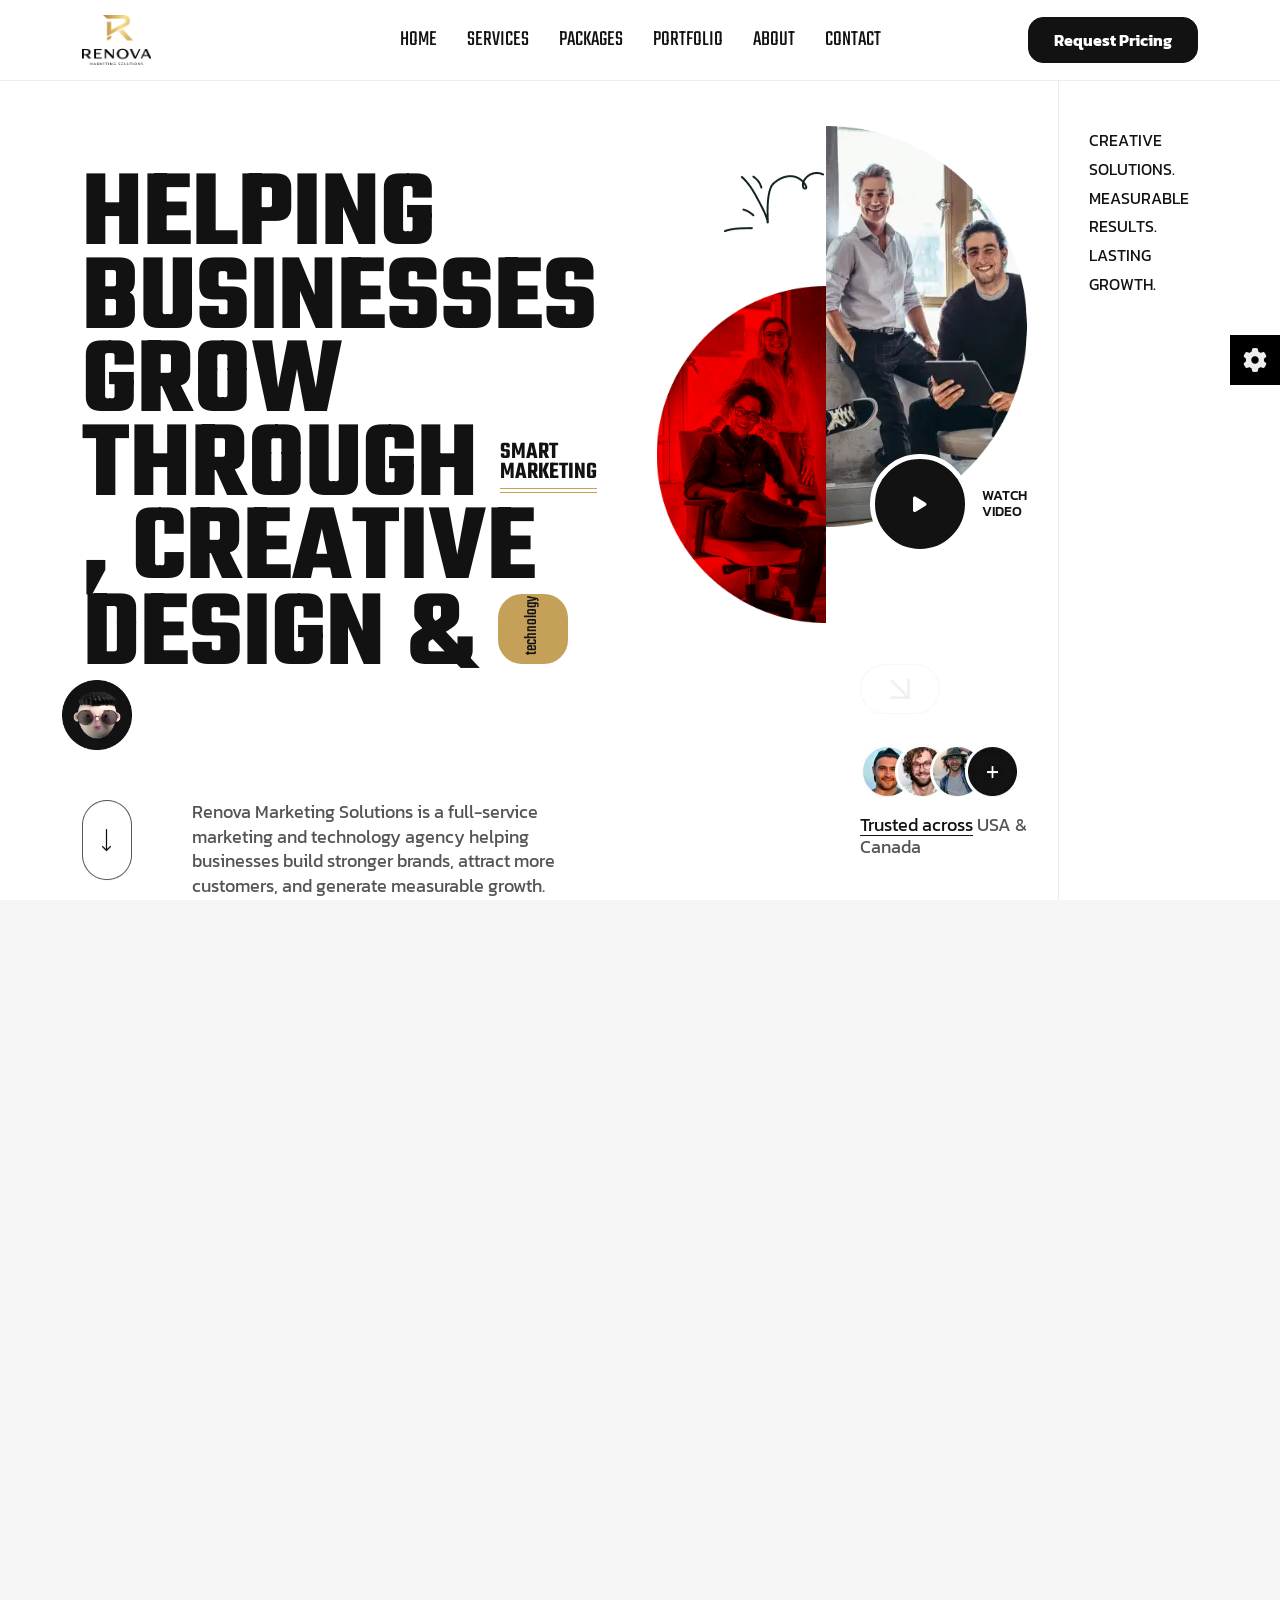
==== commit e136c11d: "fix" ====
--- a/index.html
+++ b/index.html
@@ -1562,7 +1562,6 @@
                           Perfect for startups and small businesses establishing
                           their online presence.
                         </p>
-                        <div class="package-price">Request Pricing</div>
                         <ul class="package-features">
                           <li>
                             <i class="fa-solid fa-check"></i> Website Dev (Up to
@@ -1611,7 +1610,6 @@
                           Designed for businesses looking to expand online and
                           strengthen brand identity.
                         </p>
-                        <div class="package-price">Request Pricing</div>
                         <ul class="package-features">
                           <li>
                             <i class="fa-solid fa-check"></i> Website Dev (Up to
@@ -1663,7 +1661,6 @@
                           A complete custom branding and web solution for
                           established companies.
                         </p>
-                        <div class="package-price">Request Pricing</div>
                         <ul class="package-features">
                           <li>
                             <i class="fa-solid fa-check"></i> Premium Custom
@@ -1719,7 +1716,6 @@
                           Launch and grow your professional online store with
                           checkout solutions.
                         </p>
-                        <div class="package-price">Request Pricing</div>
                         <ul class="package-features">
                           <li>
                             <i class="fa-solid fa-check"></i> E-Commerce Website
@@ -1773,7 +1769,6 @@
                           Need something beyond? Custom digital applications
                           tailored to your business needs.
                         </p>
-                        <div class="package-price">Custom Proposal</div>
                         <ul class="package-features">
                           <li>
                             <i class="fa-solid fa-check"></i> Custom Web
@@ -2257,21 +2252,6 @@
                         Consumers today rely heavily on digital means to
                         research products. We research a brand of bldend
                       </p>
-                    </div>
-                    <div
-                      class="btn-wrapper has_fade_anim"
-                      data-fade-from="top"
-                      data-ease="bounce"
-                      data-fade-offset="50"
-                    >
-                      <div class="btn-wrapper btn-move">
-                        <a
-                          href="#about"
-                          class="wc-btn wc-btn-circle btn-hover-bgchange btn-item"
-                          >Explore Us <br />
-                          More</a
-                        >
-                      </div>
                     </div>
                   </div>
                   <div class="testimonial-wrapper-box">
@@ -2408,128 +2388,7 @@
             <!-- testimonial area end  -->
 
             <!-- contact area start  -->
-            <section class="contact-area" id="contact">
-              <div class="container">
-                <div class="contact-area-inner section-spacing">
-                  <div class="row g-5">
-                    <div class="col-lg-6 has_fade_anim" data-fade-from="left">
-                      <div class="section-content">
-                        <div class="section-title-wrapper">
-                          <div class="subtitle-wrapper mb-20">
-                            <span class="section-subtitle">Get in Touch</span>
-                          </div>
-                          <div class="title-wrapper">
-                            <h2
-                              class="section-title"
-                              style="font-size: 60px; line-height: 1.1"
-                            >
-                              Ready to grow <br /><span
-                                class="gold-gradient-text"
-                                >your business?</span
-                              >
-                            </h2>
-                          </div>
-                        </div>
-                        <div class="text-wrapper mt-30">
-                          <p class="text">
-                            Contact Renova Marketing Solutions today and
-                            discover how our marketing, technology, and branding
-                            solutions can help your business achieve sustainable
-                            growth.
-                          </p>
-                        </div>
-
-                        <div class="contact-cards-grid mt-40">
-                          <!-- Card 1: Email -->
-                          <div class="contact-card">
-                            <div class="card-icon">
-                              <i class="fa-solid fa-envelope"></i>
-                            </div>
-                            <div class="card-content">
-                              <h4 class="card-title">Email Us</h4>
-                              <a
-                                href="mailto:hello@renovamarketing.com"
-                                class="card-link"
-                                >hello@renovamarketing.com</a
-                              >
-                            </div>
-                          </div>
-                          <!-- Card 2: Website -->
-                          <div class="contact-card">
-                            <div class="card-icon">
-                              <i class="fa-solid fa-globe"></i>
-                            </div>
-                            <div class="card-content">
-                              <h4 class="card-title">Our Website</h4>
-                              <span class="card-text"
-                                >www.renovamarketing.com</span
-                              >
-                            </div>
-                          </div>
-                          <!-- Card 3: Locations -->
-                          <div class="contact-card">
-                            <div class="card-icon">
-                              <i class="fa-solid fa-location-dot"></i>
-                            </div>
-                            <div class="card-content">
-                              <h4 class="card-title">Locations</h4>
-                              <span class="card-text"
-                                >Toronto, ON, Canada <br />
-                                New York, NY, USA</span
-                              >
-                            </div>
-                          </div>
-                        </div>
-                      </div>
-                    </div>
-                    <div class="col-lg-6 has_fade_anim" data-fade-from="right">
-                      <div class="contact-form-wrapper">
-                        <form action="#" method="POST">
-                          <div class="form-group">
-                            <input
-                              type="text"
-                              name="name"
-                              class="form-control-custom"
-                              placeholder="Your Name"
-                              required
-                            />
-                          </div>
-                          <div class="form-group">
-                            <input
-                              type="email"
-                              name="email"
-                              class="form-control-custom"
-                              placeholder="Your Email"
-                              required
-                            />
-                          </div>
-                          <div class="form-group">
-                            <input
-                              type="text"
-                              name="subject"
-                              class="form-control-custom"
-                              placeholder="Subject"
-                            />
-                          </div>
-                          <div class="form-group">
-                            <textarea
-                              name="message"
-                              class="form-control-custom"
-                              rows="4"
-                              placeholder="Your Message"
-                              required
-                            ></textarea>
-                          </div>
-                          <button type="submit" class="btn-submit-custom">
-                            Send Message
-                          </button>
-                        </form>
-                      </div>
-                    </div>
-                  </div>
-                </div>
-              </div>
-            </section>
+          
             <!-- contact area end  -->
 
             <!-- cta area start  -->
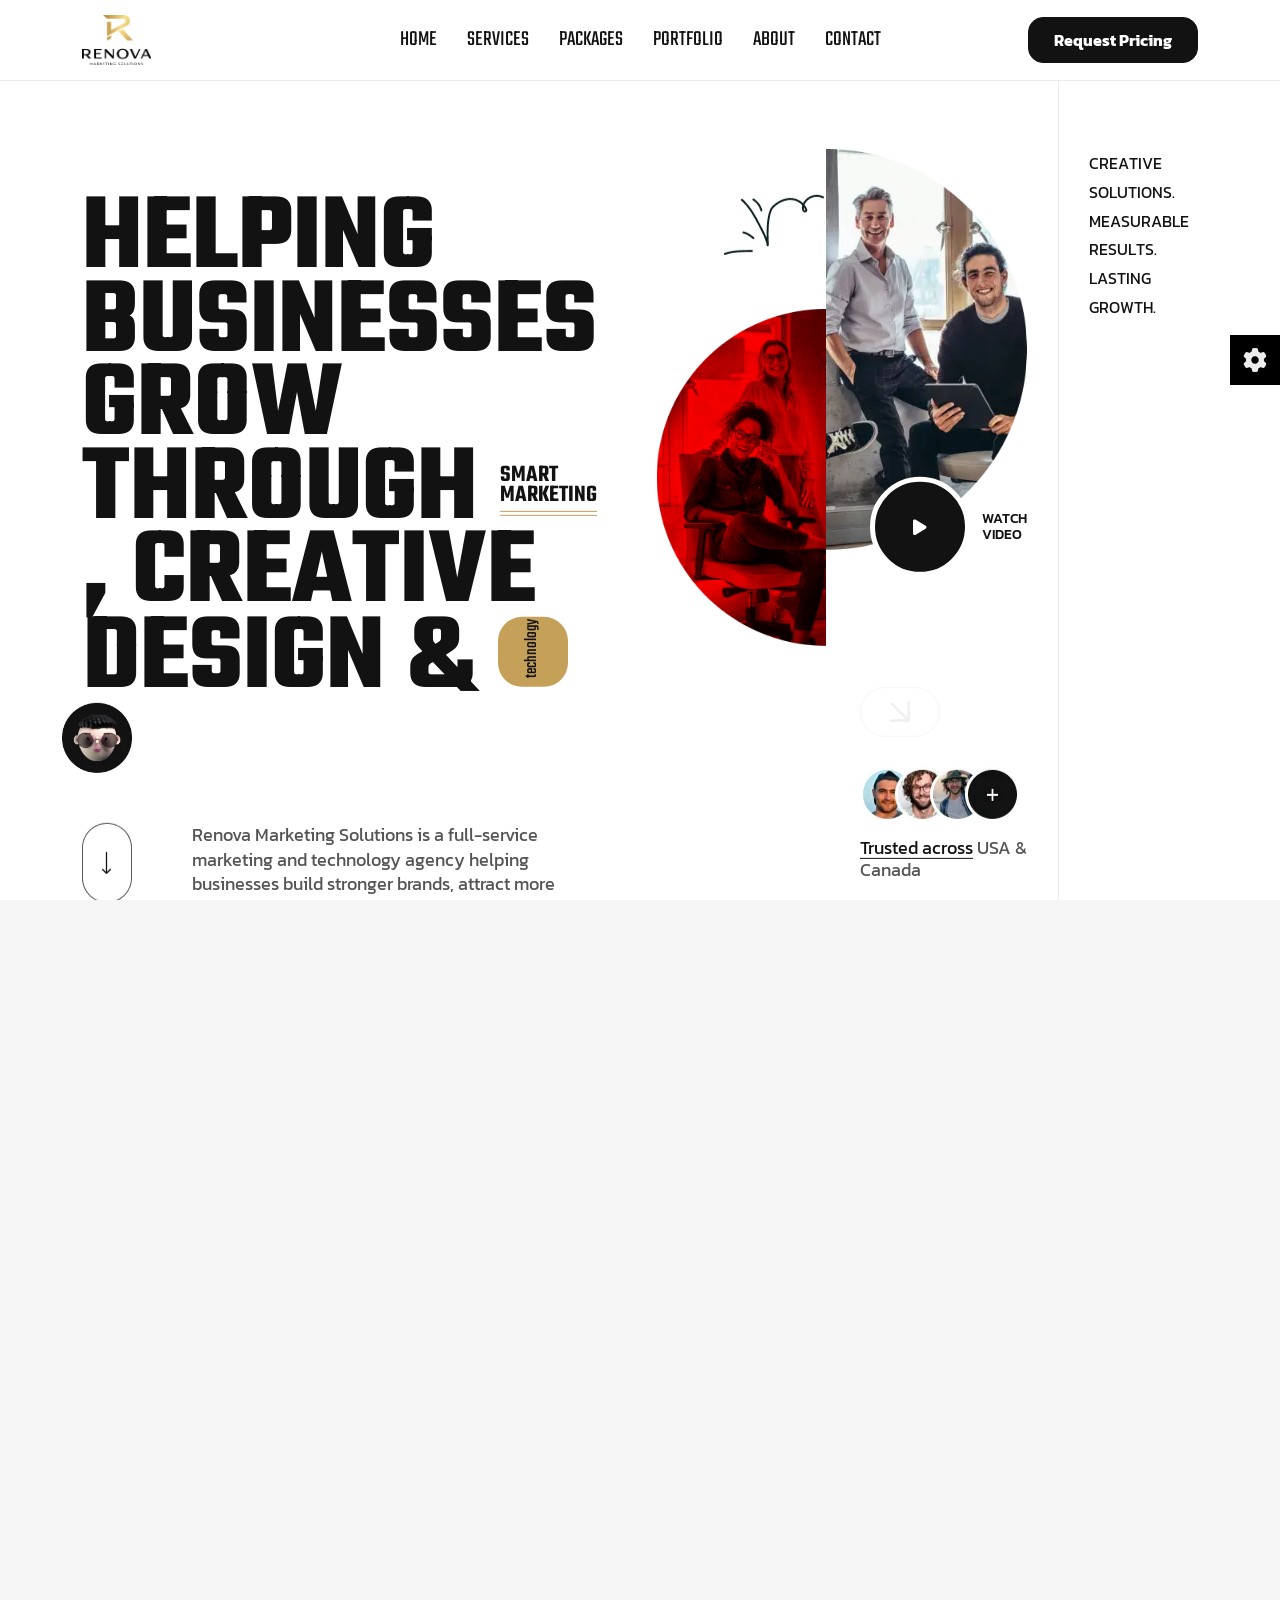
==== commit 39da403e: "Add services.html standalone page and update nav links - Created services.html as a proper subpage m" ====
--- a/index.html
+++ b/index.html
@@ -728,8 +728,8 @@
           <nav class="nav-menu offcanvas-3__menu">
             <ul>
               <li><a href="#hero">home</a></li>
-              <li><a href="#services">services</a></li>
-              <li><a href="#packages">packages</a></li>
+              <li><a href="services.html">services</a></li>
+              <li><a href="packages.html">packages</a></li>
               <li><a href="#portfolio">portfolio</a></li>
               <li><a href="#about">about</a></li>
               <li><a href="contact.html">contact</a></li>
@@ -806,8 +806,8 @@
             <nav class="main-menu">
               <ul>
                 <li><a href="#hero">home</a></li>
-                <li><a href="#services">services</a></li>
-                <li><a href="#packages">packages</a></li>
+                <li><a href="services.html">services</a></li>
+                <li><a href="packages.html">packages</a></li>
                 <li><a href="#portfolio">portfolio</a></li>
                 <li><a href="#about">about</a></li>
                 <li><a href="contact.html">contact</a></li>
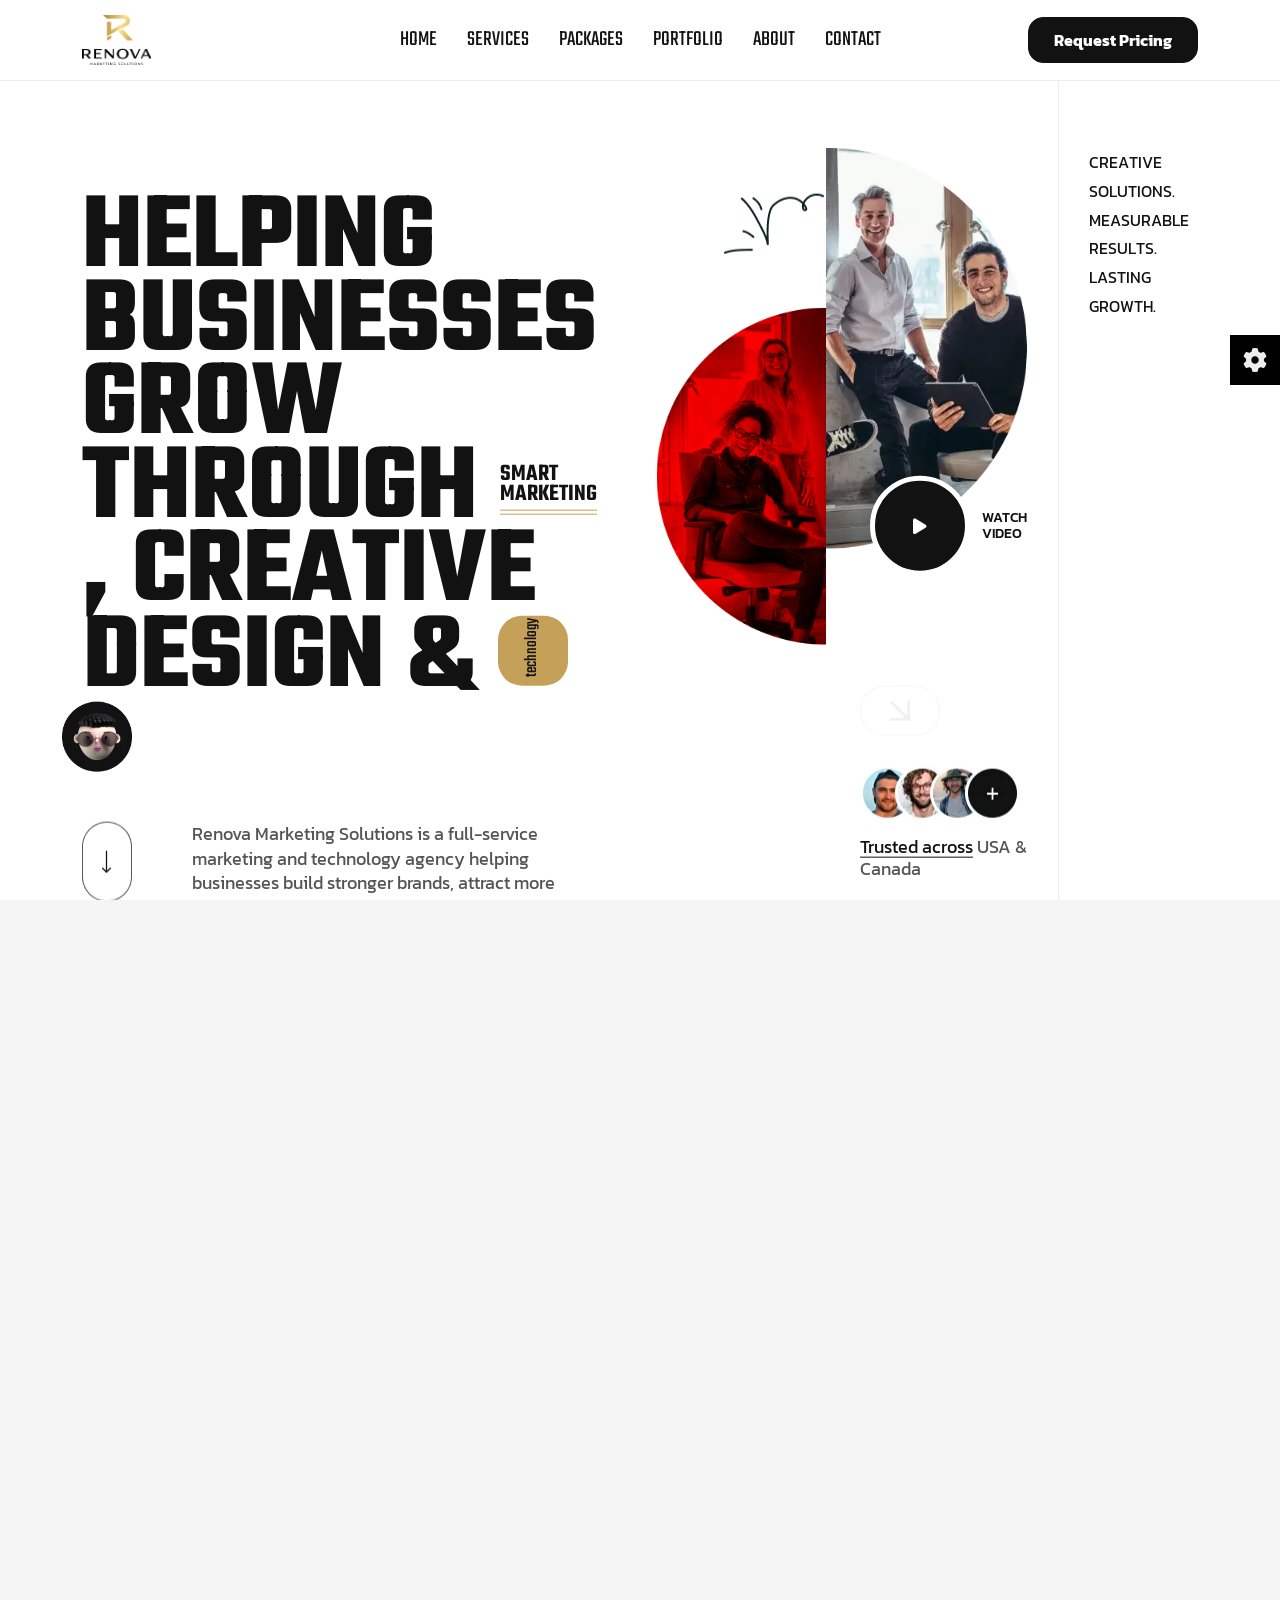
==== commit 719b1eda: "Add package pre-selection to contact form - contact.html: added phone field, package dropdown (Start" ====
--- a/index.html
+++ b/index.html
@@ -1,2558 +1,2558 @@
-<!doctype html>
-<html lang="en">
-  <head>
-    <meta charset="UTF-8" />
-    <meta http-equiv="X-UA-Compatible" content="IE=edge" />
-    <meta name="viewport" content="width=device-width, initial-scale=1.0" />
-    <meta
-      name="description"
-      content="Renova Marketing Solutions is a premier marketing and technology agency specializing in web development, branding, SEO, mobile apps, social media management."
-    />
-
-    <title>Renova Marketing Solutions | Marketing & Technology Agency</title>
-
-    <!-- Fav Icon -->
-    <link rel="icon" type="image/x-icon" href="assets/imgs/logo/favicon.png" />
-
-    <!-- All CSS files -->
-    <link rel="stylesheet" href="assets/css/bootstrap.min.css" />
-    <link rel="stylesheet" href="assets/css/all.min.css" />
-    <link rel="stylesheet" href="assets/css/swiper-bundle.min.css" />
-    <link rel="stylesheet" href="assets/css/progressbar.css" />
-    <link rel="stylesheet" href="assets/css/meanmenu.min.css" />
-    <link rel="stylesheet" href="assets/css/magnific-popup.css" />
-    <link rel="stylesheet" href="assets/css/master-web-agency.css" />
-    <style>
-      :root {
-        --theme: #c5a059 !important;
-        --action: #c5a059 !important;
-      }
-      img[src*="assets/imgs/icon/icon-s-"],
-      img[src*="assets/imgs/shape/img-s-"],
-      img[src*="arrow-right-half"] {
-        filter: hue-rotate(-32deg) saturate(55%) brightness(105%) !important;
-      }
-      /* Optimize spacing for consecutive sections sharing the same background color */
-      .service-area-inner,
-      .testimonial-area-inner,
-      .faq-area-inner,
-      .contact-area-inner,
-      .blog-area-inner {
-        padding-top: 80px !important;
-        padding-bottom: 80px !important;
-      }
-      @media only screen and (max-width: 1199px) {
-        .service-area-inner,
-        .testimonial-area-inner,
-        .faq-area-inner,
-        .contact-area-inner,
-        .blog-area-inner {
-          padding-top: 60px !important;
-          padding-bottom: 60px !important;
-        }
-      }
-      .blog:hover {
-        background: linear-gradient(
-          135deg,
-          #f1d48f 0%,
-          #c5a059 50%,
-          #846226 100%
-        ) !important;
-      }
-      .blog:hover .title,
-      .blog:hover .text,
-      .blog:hover .name {
-        color: #121212 !important;
-      }
-      .blog:hover .meta {
-        color: #333333 !important;
-      }
-      .feature-area {
-        background: linear-gradient(
-          135deg,
-          #f1d48f 0%,
-          #c5a059 50%,
-          #846226 100%
-        ) !important;
-      }
-      .feature-area .feature-box {
-        border-inline-end-color: rgba(0, 0, 0, 0.15) !important;
-      }
-      #packages {
-        padding: 120px 0;
-      }
-      .pricing-card {
-        background: rgba(255, 255, 255, 0.03);
-        backdrop-filter: blur(10px);
-        border: 1px solid rgba(255, 255, 255, 0.1);
-        border-radius: 20px;
-        padding: 40px 30px;
-        transition: all 0.3s ease;
-        height: 100%;
-        display: flex;
-        flex-direction: column;
-        justify-content: space-between;
-      }
-      .pricing-card:hover {
-        transform: translateY(-10px);
-        border-color: #c5a059;
-        box-shadow: 0 10px 30px rgba(197, 160, 89, 0.2);
-      }
-      .pricing-card.popular {
-        border-color: #c5a059;
-        background: linear-gradient(
-          145deg,
-          rgba(197, 160, 89, 0.08),
-          rgba(255, 255, 255, 0.02)
-        );
-      }
-      .pricing-card .badge-popular {
-        background: linear-gradient(
-          135deg,
-          #f1d48f 0%,
-          #c5a059 50%,
-          #846226 100%
-        );
-        color: #121212;
-        font-size: 12px;
-        padding: 5px 12px;
-        border-radius: 20px;
-        font-weight: 600;
-        text-transform: uppercase;
-        display: inline-block;
-        margin-bottom: 20px;
-      }
-      .pricing-card .package-name {
-        font-size: 28px;
-        font-weight: 700;
-        text-transform: uppercase;
-        margin-bottom: 15px;
-        letter-spacing: 1px;
-      }
-      .pricing-card .package-price {
-        font-size: 40px;
-        font-weight: 800;
-        margin-bottom: 25px;
-        color: #c5a059;
-      }
-      .pricing-card .package-features {
-        list-style: none;
-        padding: 0;
-        margin: 0 0 35px 0;
-      }
-      .pricing-card .package-features li {
-        margin-bottom: 12px;
-        font-size: 15px;
-        display: flex;
-        align-items: center;
-        text-transform: none;
-        letter-spacing: 0;
-      }
-      .pricing-card .package-features li i {
-        color: #c5a059;
-        margin-right: 10px;
-        font-size: 14px;
-      }
-      .pricing-card .btn-pricing {
-        width: 100%;
-        text-align: center;
-        padding: 12px 20px;
-        border-radius: 30px;
-        font-weight: 600;
-        text-transform: uppercase;
-        letter-spacing: 1px;
-        transition: all 0.3s ease;
-        background: transparent;
-        border: 2px solid var(--text-color, #fff);
-        color: var(--text-color, #fff);
-        display: block;
-      }
-      .pricing-card .btn-pricing:hover {
-        background: linear-gradient(
-          135deg,
-          #f1d48f 0%,
-          #c5a059 50%,
-          #846226 100%
-        ) !important;
-        border-color: transparent !important;
-        color: #121212 !important;
-      }
-      .pricing-card.popular .btn-pricing {
-        background: linear-gradient(
-          135deg,
-          #f1d48f 0%,
-          #c5a059 50%,
-          #846226 100%
-        ) !important;
-        border-color: transparent !important;
-        color: #121212 !important;
-      }
-      .pricing-card.popular .btn-pricing:hover {
-        background: transparent !important;
-        border-color: #c5a059 !important;
-        color: #c5a059 !important;
-      }
-      .max-width-600 {
-        max-width: 600px;
-      }
-
-      /* Theme adaptation */
-      body.dark .pricing-card {
-        background: rgba(255, 255, 255, 0.03);
-        border-color: rgba(255, 255, 255, 0.1);
-      }
-      body:not(.dark) .pricing-card {
-        background: rgba(0, 0, 0, 0.02);
-        border-color: rgba(0, 0, 0, 0.08);
-      }
-
-      body.dark .pricing-card .btn-pricing {
-        border-color: #fff;
-        color: #fff;
-      }
-      body:not(.dark) .pricing-card .btn-pricing {
-        border-color: #000;
-        color: #000;
-      }
-      body.dark .pricing-card .btn-pricing:hover {
-        border-color: #c5a059 !important;
-        color: #fff !important;
-      }
-      body:not(.dark) .pricing-card .btn-pricing:hover {
-        border-color: #c5a059 !important;
-        color: #000 !important;
-      }
-      body.dark .logo-text {
-        color: #fff;
-      }
-      body:not(.dark) .logo-text {
-        color: #000;
-      }
-
-      /* Contact Form styling */
-      .contact-form-wrapper {
-        background: rgba(255, 255, 255, 0.02);
-        border: 1px solid rgba(255, 255, 255, 0.1);
-        padding: 40px;
-        border-radius: 20px;
-        backdrop-filter: blur(10px);
-      }
-      body.dark .contact-form-wrapper {
-        background: rgba(255, 255, 255, 0.02);
-        border-color: rgba(255, 255, 255, 0.1);
-      }
-      body:not(.dark) .contact-form-wrapper {
-        background: rgba(0, 0, 0, 0.02);
-        border-color: rgba(0, 0, 0, 0.08);
-      }
-      .form-group {
-        margin-bottom: 20px;
-      }
-      .form-control-custom {
-        background: transparent;
-        border: none;
-        border-bottom: 1px solid rgba(255, 255, 255, 0.2);
-        border-radius: 0;
-        color: inherit;
-        padding: 12px 5px;
-        width: 100%;
-        transition: all 0.3s ease;
-      }
-      body:not(.dark) .form-control-custom {
-        border-bottom: 1px solid rgba(0, 0, 0, 0.15);
-        color: #000;
-      }
-      body.dark .form-control-custom {
-        color: #fff;
-      }
-      .form-control-custom::placeholder {
-        color: rgba(128, 128, 128, 0.7);
-      }
-      .form-control-custom:focus {
-        outline: none;
-        border-bottom-color: #c5a059;
-        box-shadow: none;
-      }
-      .btn-submit-custom {
-        background: linear-gradient(
-          135deg,
-          #f1d48f 0%,
-          #c5a059 50%,
-          #846226 100%
-        );
-        color: #121212;
-        border: none;
-        padding: 14px 30px;
-        border-radius: 30px;
-        font-weight: 600;
-        text-transform: uppercase;
-        letter-spacing: 1px;
-        cursor: pointer;
-        transition: all 0.3s ease;
-        margin-top: 15px;
-        display: inline-block;
-      }
-      .btn-submit-custom:hover {
-        background: transparent;
-        color: inherit;
-        border: 2px solid #c5a059;
-        padding: 12px 28px;
-      }
-      body.dark .btn-submit-custom:hover {
-        color: #c5a059;
-        border-color: #c5a059;
-      }
-      body:not(.dark) .btn-submit-custom:hover {
-        color: #c5a059;
-        border-color: #c5a059;
-      }
-      .contact-info-list {
-        list-style: none;
-        padding: 0;
-        margin: 30px 0 0 0;
-      }
-      .contact-info-list li {
-        margin-bottom: 20px;
-        display: flex;
-        align-items: center;
-        gap: 15px;
-        font-size: 18px;
-        text-transform: none;
-        letter-spacing: 0;
-      }
-      .contact-info-list li i {
-        color: #c5a059;
-        font-size: 20px;
-        width: 24px;
-      }
-      .contact-info-list li a {
-        color: inherit;
-        text-decoration: none;
-      }
-      .contact-info-list li a:hover {
-        color: #c5a059;
-      }
-
-      /* Why Choose Us 7-item Grid Enhancements */
-      @media (min-width: 992px) {
-        .feature-area .features-wrapper {
-          grid-template-columns: repeat(3, 1fr) !important;
-        }
-        .feature-area .features-wrapper .feature-box:nth-child(3n) {
-          border-inline-end: none !important;
-        }
-        .feature-area .features-wrapper .feature-box:nth-child(-n + 6) {
-          border-bottom: 1px solid rgba(0, 0, 0, 0.08);
-          padding-bottom: 40px;
-          margin-bottom: 40px;
-        }
-        body.dark
-          .feature-area
-          .features-wrapper
-          .feature-box:nth-child(-n + 6) {
-          border-bottom-color: rgba(255, 255, 255, 0.08);
-        }
-      }
-      @media (max-width: 991px) and (min-width: 768px) {
-        .feature-area .features-wrapper {
-          grid-template-columns: repeat(2, 1fr) !important;
-        }
-        .feature-area .features-wrapper .feature-box:nth-child(2n) {
-          border-inline-end: none !important;
-        }
-        .feature-area .features-wrapper .feature-box:nth-child(-n + 6) {
-          border-bottom: 1px solid rgba(0, 0, 0, 0.08);
-          padding-bottom: 30px;
-          margin-bottom: 30px;
-        }
-        body.dark
-          .feature-area
-          .features-wrapper
-          .feature-box:nth-child(-n + 6) {
-          border-bottom-color: rgba(255, 255, 255, 0.08);
-        }
-      }
-      @media (max-width: 767px) {
-        .feature-area .features-wrapper {
-          grid-template-columns: 1fr !important;
-        }
-        .feature-area .features-wrapper .feature-box {
-          border-inline-end: none !important;
-          border-bottom: 1px solid rgba(0, 0, 0, 0.08);
-          padding-bottom: 30px;
-          margin-bottom: 30px;
-        }
-        .feature-area .features-wrapper .feature-box:last-child {
-          border-bottom: none !important;
-          padding-bottom: 0;
-          margin-bottom: 0;
-        }
-        body.dark .feature-area .features-wrapper .feature-box {
-          border-bottom-color: rgba(255, 255, 255, 0.08);
-        }
-      }
-      .feature-box {
-        height: 100%;
-        display: flex;
-        flex-direction: column;
-        justify-content: flex-start;
-      }
-      body.dark .feature-box {
-        border-inline-end-color: rgba(255, 255, 255, 0.12) !important;
-      }
-      body:not(.dark) .feature-box {
-        border-inline-end-color: rgba(0, 0, 0, 0.12) !important;
-      }
-
-      /* What's Included with Every Project styling */
-      .border-top-custom {
-        border-top: 1px solid rgba(128, 128, 128, 0.15);
-      }
-      body:not(.dark) .border-top-custom {
-        border-top-color: rgba(0, 0, 0, 0.08);
-      }
-      .inclusions-grid {
-        display: grid;
-        grid-template-columns: repeat(2, 1fr);
-        gap: 20px 40px;
-      }
-      .inclusion-item {
-        font-size: 18px;
-        display: flex;
-        align-items: center;
-        gap: 12px;
-        text-transform: none;
-        letter-spacing: 0;
-      }
-      .inclusion-item i {
-        color: #c5a059;
-        font-size: 20px;
-      }
-      @media (max-width: 767px) {
-        .inclusions-grid {
-          grid-template-columns: 1fr;
-          gap: 15px;
-          margin-top: 30px;
-        }
-      }
-
-      /* Portfolio styling */
-      .work-area {
-        overflow: hidden;
-      }
-      .work-box {
-        border-radius: 20px;
-        overflow: hidden;
-      }
-      .work-box img {
-        width: 100%;
-        height: auto;
-        object-fit: cover;
-        border-radius: 20px;
-        transition: transform 0.5s ease;
-      }
-      .work-box:hover img {
-        transform: scale(1.05);
-      }
-      /* Dark mode adaptation for work slider content */
-      body.dark .work-box .content {
-        background-color: rgba(18, 18, 18, 0.9) !important;
-      }
-      body.dark .work-box .title {
-        color: #fff !important;
-      }
-      body.dark .work-box .meta {
-        color: #999 !important;
-      }
-
-      /* Contact Section Redesign */
-      .gold-gradient-text {
-        background: linear-gradient(
-          135deg,
-          #f1d48f 0%,
-          #c5a059 50%,
-          #846226 100%
-        ) !important;
-        -webkit-background-clip: text !important;
-        -webkit-text-fill-color: transparent !important;
-        background-clip: text !important;
-        display: inline-block;
-      }
-      .contact-cards-grid {
-        display: grid;
-        grid-template-columns: 1fr;
-        gap: 20px;
-      }
-      .contact-card {
-        background: rgba(255, 255, 255, 0.03);
-        border: 1px solid rgba(255, 255, 255, 0.08);
-        border-radius: 15px;
-        padding: 24px;
-        display: flex;
-        align-items: center;
-        gap: 20px;
-        transition: all 0.3s ease;
-        backdrop-filter: blur(5px);
-      }
-      body:not(.dark) .contact-card {
-        background: rgba(0, 0, 0, 0.02);
-        border-color: rgba(0, 0, 0, 0.06);
-      }
-      .contact-card:hover {
-        transform: translateX(10px);
-        border-color: #c5a059;
-        box-shadow: 0 5px 15px rgba(197, 160, 89, 0.15);
-      }
-      .contact-card .card-icon {
-        width: 50px;
-        height: 50px;
-        border-radius: 50%;
-        background: linear-gradient(
-          135deg,
-          #f1d48f 0%,
-          #c5a059 50%,
-          #846226 100%
-        );
-        display: flex;
-        align-items: center;
-        justify-content: center;
-        color: #121212;
-        font-size: 20px;
-        flex-shrink: 0;
-        transition: all 0.3s ease;
-      }
-      .contact-card:hover .card-icon {
-        transform: rotate(15deg) scale(1.1);
-      }
-      .contact-card .card-content {
-        display: flex;
-        flex-direction: column;
-        gap: 4px;
-        text-align: left;
-      }
-      .contact-card .card-title {
-        font-family: var(--font_teko);
-        font-size: 22px;
-        font-weight: 700;
-        text-transform: uppercase;
-        letter-spacing: 0.5px;
-        margin: 0;
-        color: var(--primary);
-      }
-      .contact-card .card-text,
-      .contact-card .card-link {
-        font-size: 16px;
-        color: var(--secondary);
-        text-transform: none;
-        line-height: 1.4;
-      }
-      .contact-card .card-link {
-        text-decoration: none;
-        transition: color 0.3s;
-      }
-      .contact-card .card-link:hover {
-        color: #c5a059;
-      }
-      .form-control-custom {
-        background: rgba(255, 255, 255, 0.02) !important;
-        border: 1px solid rgba(255, 255, 255, 0.1) !important;
-        border-radius: 12px !important;
-        color: inherit;
-        padding: 16px 20px !important;
-        width: 100%;
-        transition: all 0.3s ease;
-      }
-      body:not(.dark) .form-control-custom {
-        background: rgba(0, 0, 0, 0.015) !important;
-        border-color: rgba(0, 0, 0, 0.08) !important;
-      }
-      .form-control-custom:focus {
-        border-color: #c5a059 !important;
-        background: rgba(255, 255, 255, 0.04) !important;
-        box-shadow: 0 0 12px rgba(197, 160, 89, 0.2) !important;
-      }
-      body.dark .contact-form-wrapper {
-        box-shadow:
-          0 15px 40px rgba(0, 0, 0, 0.5),
-          0 0 30px rgba(197, 160, 89, 0.03);
-      }
-      /* Sticky Footer Layout */
-      .body-wrapper {
-        display: flex !important;
-        flex-direction: column !important;
-        min-height: 100vh !important;
-      }
-      .body-wrapper main {
-        flex: 1 0 auto !important;
-      }
-      .body-wrapper footer {
-        flex-shrink: 0 !important;
-      }
-
-
-    </style>
-  </head>
-
-  <body class="font-heading-teko-bold">
-    <script>
-      (function () {
-        var theme = localStorage.getItem("theme");
-        if (theme === "dark") {
-          document.body.classList.add("dark");
-        }
-      })();
-    </script>
-    <!-- Preloader -->
-    <div id="preloader">
-      <div id="container" class="container-preloader">
-        <div class="animation-preloader">
-          <div class="spinner"></div>
-          <div class="txt-loading">
-            <span data-text="R" class="characters">R</span>
-            <span data-text="E" class="characters">E</span>
-            <span data-text="N" class="characters">N</span>
-            <span data-text="O" class="characters">O</span>
-            <span data-text="V" class="characters">V</span>
-            <span data-text="A" class="characters">A</span>
-          </div>
-        </div>
-        <div class="loader-section section-left"></div>
-        <div class="loader-section section-right"></div>
-      </div>
-    </div>
-
-
-    <!-- Sroll to top -->
-    <div class="progress-wrap">
-      <svg
-        class="progress-circle svg-content"
-        width="100%"
-        height="100%"
-        viewBox="-1 -1 102 102"
-      >
-        <path d="M50,1 a49,49 0 0,1 0,98 a49,49 0 0,1 0,-98"></path>
-      </svg>
-    </div>
-
-    <!-- Switcher Area Start -->
-    <div class="switcher__area">
-      <div class="switcher__icon">
-        <button id="switcher_open"><i class="fa-solid fa-gear"></i></button>
-        <button id="switcher_close"><i class="fa-solid fa-xmark"></i></button>
-      </div>
-      <div class="switcher__items">
-        <div class="switcher__item">
-          <div class="switch__title-wrap">
-            <p class="switcher__title">mode</p>
-          </div>
-          <div class="switcher__btn mode-type wc-col-2">
-            <button class="active" data-mode="light">light</button>
-            <button data-mode="dark">dark</button>
-          </div>
-        </div>
-        <div class="switcher__item">
-          <div class="switch__title-wrap">
-            <p class="switcher__title">Language Support</p>
-          </div>
-          <div class="switcher__btn lang_dir wc-col-2">
-            <button class="active" data-mode="ltr">LTR</button>
-            <button data-mode="rtl">RTL</button>
-          </div>
-        </div>
-        <div class="switcher__item">
-          <div class="switch__title-wrap">
-            <p class="switcher__title">Layout</p>
-          </div>
-          <div class="switcher__btn layout-type wc-col-2">
-            <button class="active" data-mode="full-width">Full Width</button>
-            <button data-mode="box-layout">Box Layout</button>
-          </div>
-        </div>
-        <div class="switcher__item">
-          <div class="switch__title-wrap">
-            <p class="switcher__title">Cursor</p>
-          </div>
-          <div class="switcher__btn">
-            <select name="cursor-style" id="cursor_style">
-              <option value="1">default</option>
-              <option selected value="2">animated</option>
-            </select>
-          </div>
-        </div>
-      </div>
-    </div>
-    <!-- Switcher Area End -->
-
-    <!-- offcanvas start  -->
-    <div class="offcanvas-3__area">
-      <div class="offcanvas-3__inner">
-        <div class="offcanvas-3__meta-wrapper">
-          <div class="">
-            <button
-              id="close_offcanvas"
-              class="close-button close-offcanvas"
-              onclick="hideCanvas3()"
-            >
-              <span></span>
-              <span></span>
-            </button>
-          </div>
-          <div class="">
-            <div class="offcanvas-3__meta mb-145 d-none d-md-block">
-              <ul>
-                <li>
-                  <a href="mailto:hello@renovamarketing.com"
-                    >hello@renovamarketing.com</a
-                  >
-                </li>
-                <li>
-                  <a href="#"
-                    >Toronto, ON, Canada <br />
-                    New York, NY, USA</a
-                  >
-                </li>
-              </ul>
-            </div>
-            <div class="offcanvas-3__social d-none d-md-block">
-              <p class="title">Follow Us</p>
-              <div class="offcanvas-3__social-links">
-                <a href="#"><i class="fa-brands fa-facebook-f"></i></a>
-                <a href="#"><i class="fa-brands fa-twitter"></i></a>
-                <a href="#"><i class="fa-brands fa-instagram"></i></a>
-                <a href="#"><i class="fa-brands fa-linkedin"></i></a>
-              </div>
-            </div>
-          </div>
-        </div>
-        <div class="offcanvas-3__menu-wrapper">
-          <nav class="nav-menu offcanvas-3__menu">
-            <ul>
-              <li><a href="#hero">home</a></li>
-              <li><a href="services.html">services</a></li>
-              <li><a href="packages.html">packages</a></li>
-              <li><a href="#portfolio">portfolio</a></li>
-              <li><a href="#about">about</a></li>
-              <li><a href="contact.html">contact</a></li>
-            </ul>
-          </nav>
-        </div>
-      </div>
-    </div>
-    <!-- offcanvas end  -->
-
-    <!-- search modal start -->
-    <div
-      class="modal fade"
-      id="search-template"
-      data-bs-backdrop="static"
-      data-bs-keyboard="false"
-      tabindex="-1"
-      aria-labelledby="search-template"
-      aria-hidden="true"
-    >
-      <button
-        type="button"
-        class="btn-close"
-        data-bs-dismiss="modal"
-        aria-label="Close"
-      ></button>
-      <div class="modal-dialog modal-dialog-centered">
-        <div class="modal-content">
-          <div class="modal-body">
-            <form action="#" class="form-search">
-              <input type="text" placeholder="Search" />
-              <button type="submit">
-                <i class="fa-solid fa-magnifying-glass"></i>
-              </button>
-            </form>
-          </div>
-        </div>
-      </div>
-    </div>
-    <!-- search modal end -->
-
-    <!-- Header area start -->
-    <header class="header-area">
-      <div class="container large">
-        <div class="header-area__inner">
-          <div
-            class="header__logo"
-            style="display: flex; align-items: center; gap: 10px"
-          >
-            <a
-              href="#"
-              style="
-                display: flex;
-                align-items: center;
-                gap: 10px;
-                text-decoration: none;
-              "
-            >
-              <img
-                class="show-light"
-                src="assets/imgs/logo/logo.png"
-                alt="Site Logo"
-                style="height: 50px"
-              />
-              <img
-                class="show-dark"
-                src="assets/imgs/logo/logo-light.png"
-                alt="Site Logo"
-                style="height: 50px"
-              />
-            </a>
-          </div>
-          <div class="header__nav pos-center">
-            <nav class="main-menu">
-              <ul>
-                <li><a href="#hero">home</a></li>
-                <li><a href="services.html">services</a></li>
-                <li><a href="packages.html">packages</a></li>
-                <li><a href="#portfolio">portfolio</a></li>
-                <li><a href="#about">about</a></li>
-                <li><a href="contact.html">contact</a></li>
-              </ul>
-            </nav>
-          </div>
-          <div class="header__button">
-            <a href="contact.html" class="wc-btn wc-btn-primary btn-text-flip">
-              <span data-text="Request Pricing">Request Pricing</span></a
-            >
-          </div>
-          <div class="header__navicon d-xl-none">
-            <button onclick="showCanvas3()" class="open-offcanvas">
-              <i class="fa-solid fa-bars"></i>
-            </button>
-          </div>
-        </div>
-      </div>
-    </header>
-    <!-- Header area end -->
-
-    <div class="has-smooth" id="has_smooth"></div>
-    <div id="smooth-wrapper">
-      <div id="smooth-content">
-        <div class="body-wrapper body-web-agency">
-          <!-- overlay switcher close  -->
-          <div class="overlay-switcher-close"></div>
-
-          <main>
-            <!-- hero area start  -->
-            <section class="hero-area" id="hero">
-              <div class="container large">
-                <div class="hero-area-inner">
-                  <div class="area-shape-1">
-                    <img
-                      class="show-light"
-                      src="assets/imgs/shape/img-s-64.webp"
-                      alt="shape"
-                    />
-                    <img
-                      class="show-dark"
-                      src="assets/imgs/shape/img-s-64-dark.webp"
-                      alt="shape"
-                    />
-                  </div>
-                  <div class="info-text has_word_anim" data-delay="0.75">
-                    CREATIVE SOLUTIONS. MEASURABLE RESULTS. LASTING GROWTH.
-                  </div>
-                  <div class="section-content">
-                    <div class="content-first">
-                      <div class="section-title-wrapper">
-                        <div class="title-wrapper">
-                          <h1 class="section-title has_fade_anim">
-                            Helping Businesses Grow Through
-                            <span class="marked"
-                              >Smart <br />
-                              Marketing</span
-                            >, Creative Design &
-                            <span class="rotated">technology</span
-                            ><span class="shape-1">
-                              <img
-                                class="show-light has_fade_anim"
-                                data-fade-offset="0"
-                                src="assets/imgs/shape/img-s-60.webp"
-                                alt="shape"
-                              />
-                              <img
-                                class="show-dark"
-                                data-fade-offset="0"
-                                src="assets/imgs/shape/img-s-60-light.webp"
-                                alt="shape"
-                              />
-                            </span>
-                          </h1>
-                        </div>
-                      </div>
-                      <div class="content-bottom">
-                        <div
-                          class="scroll-down has_fade_anim"
-                          data-fade-offset="0"
-                          data-on-scroll="0"
-                          data-delay="0.75"
-                        >
-                          <img
-                            class="show-light"
-                            src="assets/imgs/shape/img-s-61.webp"
-                            alt="image"
-                          />
-                          <img
-                            class="show-dark"
-                            src="assets/imgs/shape/img-s-61-light.webp"
-                            alt="image"
-                          />
-                        </div>
-                        <div class="text-wrapper">
-                          <p
-                            class="text has_fade_anim"
-                            data-on-scroll="0"
-                            data-delay="0.30"
-                          >
-                            Renova Marketing Solutions is a full-service
-                            marketing and technology agency helping businesses
-                            build stronger brands, attract more customers, and
-                            generate measurable growth.
-                          </p>
-                        </div>
-                        <div class="btn-wrapper has_fade_anim">
-                          <a
-                            href="contact.html"
-                            class="wc-btn wc-btn-underline btn-text-flip"
-                          >
-                            <span data-text="request pricing"
-                              >request pricing</span
-                            >
-                            <img
-                              class="show-light"
-                              src="assets/imgs/icon/arrow-right-half.webp"
-                              alt="icon image" /><img
-                              class="show-dark"
-                              src="assets/imgs/icon/arrow-right-half-light.webp"
-                              alt="icon image"
-                          /></a>
-                        </div>
-                      </div>
-                    </div>
-                    <div class="content-last">
-                      <div
-                        class="thumb-wrapper has_fade_anim"
-                        data-fade-from="right"
-                      >
-                        <div class="shape-1">
-                          <img
-                            class="show-light"
-                            src="assets/imgs/shape/img-s-62.webp"
-                            alt="shape"
-                          />
-                          <img
-                            class="show-dark"
-                            src="assets/imgs/shape/img-s-62-light.webp"
-                            alt="shape"
-                          />
-                        </div>
-                        <div class="video-btn-box">
-                          <div class="video-btn">
-                            <a
-                              href="https://crowdytheme.com/assets/wp-content/uploads/2024/05/insurance-video.mp4"
-                              class="wc-btn wc-btn-circle video-popup"
-                              ><i class="fa-solid fa-play"></i
-                            ></a>
-                            <span class="text"
-                              >Watch <br />
-                              Video</span
-                            >
-                          </div>
-                        </div>
-                        <div class="hero-thumb">
-                          <div class="thumb-1">
-                            <img
-                              src="assets/imgs/gallery/img-s-68.webp"
-                              alt="image"
-                            />
-                          </div>
-                          <div class="thumb-2">
-                            <img
-                              src="assets/imgs/gallery/img-s-69.webp"
-                              alt="image"
-                            />
-                          </div>
-                        </div>
-                      </div>
-                      <div class="customer-wrapper-box">
-                        <div class="customer-wrapper">
-                          <div class="icon">
-                            <img
-                              class="show-light"
-                              src="assets/imgs/shape/img-s-63.webp"
-                              alt="shape"
-                            />
-                            <img
-                              class="show-dark"
-                              src="assets/imgs/shape/img-s-63-light.webp"
-                              alt="shape"
-                            />
-                          </div>
-                          <div class="thumb">
-                            <img
-                              class="show-light"
-                              src="assets/imgs/client/img-s-3.webp"
-                              alt="image"
-                            />
-                            <img
-                              class="show-dark"
-                              src="assets/imgs/client/img-s-3-light.webp"
-                              alt="image"
-                            />
-                          </div>
-                          <p class="text">
-                            <span class="text-underline">Trusted across</span>
-                            USA & <br />
-                            Canada
-                          </p>
-                        </div>
-                      </div>
-                    </div>
-                  </div>
-                </div>
-              </div>
-            </section>
-            <!-- hero area end  -->
-
-            <!-- clients area start  -->
-            <div class="container-hd">
-              <div class="clients-area">
-                <div class="container">
-                  <div class="clients-area-inner">
-                    <div class="shape-1">
-                      <img src="assets/imgs/shape/img-s-65.webp" alt="shape" />
-                    </div>
-                    <div class="client-slider has_fade_anim">
-                      <div class="swiper client-slider-active">
-                        <div class="swiper-wrapper">
-                          <div class="swiper-slide">
-                            <div class="client-box">
-                              <img
-                                src="assets/imgs/brand/img-s-1-light.webp"
-                                alt="client image"
-                              />
-                            </div>
-                          </div>
-                          <div class="swiper-slide">
-                            <div class="client-box">
-                              <img
-                                src="assets/imgs/brand/img-s-2-light.webp"
-                                alt="client image"
-                              />
-                            </div>
-                          </div>
-                          <div class="swiper-slide">
-                            <div class="client-box">
-                              <img
-                                src="assets/imgs/brand/img-s-3-light.webp"
-                                alt="client image"
-                              />
-                            </div>
-                          </div>
-                          <div class="swiper-slide">
-                            <div class="client-box">
-                              <img
-                                src="assets/imgs/brand/img-s-4-light.webp"
-                                alt="client image"
-                              />
-                            </div>
-                          </div>
-                          <div class="swiper-slide">
-                            <div class="client-box">
-                              <img
-                                src="assets/imgs/brand/img-s-5-light.webp"
-                                alt="client image"
-                              />
-                            </div>
-                          </div>
-                          <div class="swiper-slide">
-                            <div class="client-box">
-                              <img
-                                src="assets/imgs/brand/img-s-6-light.webp"
-                                alt="client image"
-                              />
-                            </div>
-                          </div>
-                        </div>
-                      </div>
-                    </div>
-                  </div>
-                </div>
-              </div>
-            </div>
-            <!-- clients area end  -->
-
-            <!-- service area start  -->
-            <section class="service-area" id="services">
-              <div class="container">
-                <div class="service-area-inner section-spacing">
-                  <div class="section-header">
-                    <div class="section-title-wrapper">
-                      <div
-                        class="shape-1 has_fade_anim"
-                        data-fade-offset="0"
-                        data-delay="0.9"
-                      >
-                        <img
-                          src="assets/imgs/shape/img-s-68.webp"
-                          alt="image"
-                        />
-                      </div>
-                      <div class="title-wrapper has_text_move_anim">
-                        <h2 class="section-title">
-                          Our <span>Expert</span> Digital Services
-                        </h2>
-                      </div>
-                    </div>
-                    <div class="text-wrapper">
-                      <p class="text has_fade_anim">
-                        We combine creativity, technology, and strategic
-                        marketing to deliver customized solutions built for
-                        measurable growth.
-                      </p>
-                    </div>
-                  </div>
-                  <div class="services-wrapper-box">
-                    <div class="services-wrapper">
-                      <!-- 01. Website Design & Development -->
-                      <div class="has_fade_anim" data-delay="0.10">
-                        <a href="contact.html">
-                          <div class="service-box">
-                            <span class="number">01.</span>
-                            <div class="content">
-                              <h3 class="title">
-                                Website Design & <br />
-                                Development
-                              </h3>
-                              <div class="content-last">
-                                <p class="text">
-                                  We build modern, responsive, and
-                                  high-converting websites that help businesses
-                                  establish credibility and generate results.
-                                </p>
-                                <div class="feature-list">
-                                  <ul>
-                                    <li>+ Business Websites</li>
-                                    <li>+ Corporate Websites</li>
-                                    <li>+ E-Commerce Stores</li>
-                                    <li>+ Landing Pages</li>
-                                    <li>+ Website Redesigns</li>
-                                    <li>+ Website Maintenance & Support</li>
-                                  </ul>
-                                </div>
-                              </div>
-                            </div>
-                            <div class="icon">
-                              <img
-                                class="show-light"
-                                src="assets/imgs/icon/icon-s-36.webp"
-                                alt="icon"
-                              />
-                              <img
-                                class="show-dark"
-                                src="assets/imgs/icon/icon-s-36-light.webp"
-                                alt="icon"
-                              />
-                            </div>
-                          </div>
-                        </a>
-                      </div>
-
-                      <!-- 02. Web Application Development -->
-                      <div class="has_fade_anim" data-delay="0.15">
-                        <a href="contact.html">
-                          <div class="service-box">
-                            <span class="number">02.</span>
-                            <div class="content">
-                              <h3 class="title">
-                                Web Application <br />
-                                Development
-                              </h3>
-                              <div class="content-last">
-                                <p class="text">
-                                  Custom web applications designed to improve
-                                  efficiency, automate workflows, and support
-                                  business growth.
-                                </p>
-                                <div class="feature-list">
-                                  <ul>
-                                    <li>+ Custom Web Apps</li>
-                                    <li>+ Customer Portals</li>
-                                    <li>+ Booking Systems</li>
-                                    <li>+ SaaS Platforms</li>
-                                    <li>+ Business Dashboards</li>
-                                    <li>+ API Integrations</li>
-                                  </ul>
-                                </div>
-                              </div>
-                            </div>
-                            <div class="icon">
-                              <img
-                                class="show-light"
-                                src="assets/imgs/icon/icon-s-37.webp"
-                                alt="icon"
-                              />
-                              <img
-                                class="show-dark"
-                                src="assets/imgs/icon/icon-s-37-light.webp"
-                                alt="icon"
-                              />
-                            </div>
-                          </div>
-                        </a>
-                      </div>
-
-                      <!-- 03. Android App Development -->
-                      <div class="has_fade_anim" data-delay="0.20">
-                        <a href="contact.html">
-                          <div class="service-box">
-                            <span class="number">03.</span>
-                            <div class="content">
-                              <h3 class="title">
-                                Android App <br />
-                                Development
-                              </h3>
-                              <div class="content-last">
-                                <p class="text">
-                                  Transform your business ideas into powerful
-                                  Android applications.
-                                </p>
-                                <div class="feature-list">
-                                  <ul>
-                                    <li>+ Custom Android Apps</li>
-                                    <li>+ UI/UX Design</li>
-                                    <li>+ App Testing</li>
-                                    <li>+ Play Store Deployment</li>
-                                    <li>+ Maintenance & Updates</li>
-                                  </ul>
-                                </div>
-                              </div>
-                            </div>
-                            <div class="icon">
-                              <img
-                                class="show-light"
-                                src="assets/imgs/icon/icon-s-38.webp"
-                                alt="icon"
-                              />
-                              <img
-                                class="show-dark"
-                                src="assets/imgs/icon/icon-s-38-light.webp"
-                                alt="icon"
-                              />
-                            </div>
-                          </div>
-                        </a>
-                      </div>
-
-                      <!-- 04. iOS App Development -->
-                      <div class="has_fade_anim" data-delay="0.25">
-                        <a href="contact.html">
-                          <div class="service-box">
-                            <span class="number">04.</span>
-                            <div class="content">
-                              <h3 class="title">
-                                iOS App <br />
-                                Development
-                              </h3>
-                              <div class="content-last">
-                                <p class="text">
-                                  Create premium mobile experiences for iPhone
-                                  and iPad users.
-                                </p>
-                                <div class="feature-list">
-                                  <ul>
-                                    <li>+ Custom iOS Apps</li>
-                                    <li>+ UI/UX Design</li>
-                                    <li>+ App Store Deployment</li>
-                                    <li>+ Performance Optimization</li>
-                                    <li>+ Ongoing Support</li>
-                                  </ul>
-                                </div>
-                              </div>
-                            </div>
-                            <div class="icon">
-                              <img
-                                class="show-light"
-                                src="assets/imgs/icon/icon-s-38.webp"
-                                alt="icon"
-                              />
-                              <img
-                                class="show-dark"
-                                src="assets/imgs/icon/icon-s-38-light.webp"
-                                alt="icon"
-                              />
-                            </div>
-                          </div>
-                        </a>
-                      </div>
-
-                      <!-- 05. SEO Services -->
-                      <div class="has_fade_anim" data-delay="0.30">
-                        <a href="contact.html">
-                          <div class="service-box">
-                            <span class="number">05.</span>
-                            <div class="content">
-                              <h3 class="title">
-                                SEO <br />
-                                Services
-                              </h3>
-                              <div class="content-last">
-                                <p class="text">
-                                  Improve search rankings, increase website
-                                  traffic, and generate more leads through
-                                  strategic SEO.
-                                </p>
-                                <div class="feature-list">
-                                  <ul>
-                                    <li>+ Technical SEO</li>
-                                    <li>+ On-Page SEO</li>
-                                    <li>+ Local SEO</li>
-                                    <li>+ Keyword Research</li>
-                                    <li>+ Content Optimization</li>
-                                    <li>+ SEO Reporting</li>
-                                  </ul>
-                                </div>
-                              </div>
-                            </div>
-                            <div class="icon">
-                              <img
-                                class="show-light"
-                                src="assets/imgs/icon/icon-s-39.webp"
-                                alt="icon"
-                              />
-                              <img
-                                class="show-dark"
-                                src="assets/imgs/icon/icon-s-39-light.webp"
-                                alt="icon"
-                              />
-                            </div>
-                          </div>
-                        </a>
-                      </div>
-
-                      <!-- 06. Graphic Design & Branding -->
-                      <div class="has_fade_anim" data-delay="0.35">
-                        <a href="contact.html">
-                          <div class="service-box">
-                            <span class="number">06.</span>
-                            <div class="content">
-                              <h3 class="title">
-                                Graphic Design & <br />
-                                Branding
-                              </h3>
-                              <div class="content-last">
-                                <p class="text">
-                                  Build a memorable brand identity through
-                                  professional design.
-                                </p>
-                                <div class="feature-list">
-                                  <ul>
-                                    <li>+ Logo Design</li>
-                                    <li>+ Brand Identity</li>
-                                    <li>+ Marketing Materials</li>
-                                    <li>+ Social Media Graphics</li>
-                                    <li>+ Print Design</li>
-                                    <li>+ Advertising Creatives</li>
-                                  </ul>
-                                </div>
-                              </div>
-                            </div>
-                            <div class="icon">
-                              <img
-                                class="show-light"
-                                src="assets/imgs/icon/icon-s-36.webp"
-                                alt="icon"
-                              />
-                              <img
-                                class="show-dark"
-                                src="assets/imgs/icon/icon-s-36-light.webp"
-                                alt="icon"
-                              />
-                            </div>
-                          </div>
-                        </a>
-                      </div>
-
-                      <!-- 07. Social Media Marketing -->
-                      <div class="has_fade_anim" data-delay="0.40">
-                        <a href="contact.html">
-                          <div class="service-box">
-                            <span class="number">07.</span>
-                            <div class="content">
-                              <h3 class="title">
-                                Social Media <br />
-                                Marketing
-                              </h3>
-                              <div class="content-last">
-                                <p class="text">
-                                  Grow your audience and strengthen your brand
-                                  presence through strategic social media
-                                  marketing.
-                                </p>
-                                <div class="feature-list">
-                                  <ul>
-                                    <li>+ Facebook Marketing</li>
-                                    <li>+ Instagram Marketing</li>
-                                    <li>+ LinkedIn Marketing</li>
-                                    <li>+ TikTok Marketing</li>
-                                    <li>+ YouTube Marketing</li>
-                                    <li>+ X (Twitter) Marketing</li>
-                                  </ul>
-                                </div>
-                              </div>
-                            </div>
-                            <div class="icon">
-                              <img
-                                class="show-light"
-                                src="assets/imgs/icon/icon-s-37.webp"
-                                alt="icon"
-                              />
-                              <img
-                                class="show-dark"
-                                src="assets/imgs/icon/icon-s-37-light.webp"
-                                alt="icon"
-                              />
-                            </div>
-                          </div>
-                        </a>
-                      </div>
-                    </div>
-                  </div>
-                </div>
-              </div>
-            </section>
-            <!-- service area end  -->
-            <!-- eterprise area start  -->
-            <div class="enterprise-area">
-              <div class="container">
-                <div class="enterprise-area-inner section-spacing">
-                  <div class="section-header">
-                    <div class="text-wrapper">
-                      <p class="text has_text_move_anim">
-                        Our Technology Expertise includes
-                      </p>
-                    </div>
-                  </div>
-                  <div class="expertise-wrapper-box">
-                    <div class="expertise-wrapper">
-                      <div
-                        class="expertise-box has_fade_anim"
-                        data-fade-from="right"
-                      >
-                        <div class="icon">
-                          <img
-                            class="show-light"
-                            src="assets/imgs/icon/icon-s-31.webp"
-                            alt="icon"
-                          />
-                          <img
-                            class="show-dark"
-                            src="assets/imgs/icon/icon-s-31-light.webp"
-                            alt="icon"
-                          />
-                        </div>
-                        <p class="name">WordPress</p>
-                      </div>
-                      <div
-                        class="expertise-box has_fade_anim"
-                        data-fade-from="right"
-                      >
-                        <div class="icon">
-                          <img
-                            class="show-light"
-                            src="assets/imgs/icon/icon-s-32.webp"
-                            alt="icon"
-                          />
-                          <img
-                            class="show-dark"
-                            src="assets/imgs/icon/icon-s-32-light.webp"
-                            alt="icon"
-                          />
-                        </div>
-                        <p class="name">React.js</p>
-                      </div>
-                      <div
-                        class="expertise-box has_fade_anim"
-                        data-fade-from="right"
-                      >
-                        <div class="icon">
-                          <img
-                            class="show-light"
-                            src="assets/imgs/icon/icon-s-33.webp"
-                            alt="icon"
-                          />
-                          <img
-                            class="show-dark"
-                            src="assets/imgs/icon/icon-s-33-light.webp"
-                            alt="icon"
-                          />
-                        </div>
-                        <p class="name">Node.js</p>
-                      </div>
-                      <div
-                        class="expertise-box has_fade_anim"
-                        data-fade-from="left"
-                      >
-                        <div class="icon">
-                          <img
-                            class="show-light"
-                            src="assets/imgs/icon/icon-s-34.webp"
-                            alt="icon"
-                          />
-                          <img
-                            class="show-dark"
-                            src="assets/imgs/icon/icon-s-34-light.webp"
-                            alt="icon"
-                          />
-                        </div>
-                        <p class="name">Flutter</p>
-                      </div>
-                      <div
-                        class="expertise-box has_fade_anim"
-                        data-fade-from="left"
-                      >
-                        <div class="icon">
-                          <img
-                            class="show-light"
-                            src="assets/imgs/icon/icon-s-35.webp"
-                            alt="icon"
-                          />
-                          <img
-                            class="show-dark"
-                            src="assets/imgs/icon/icon-s-35-light.webp"
-                            alt="icon"
-                          />
-                        </div>
-                        <p class="name">Redux</p>
-                      </div>
-                    </div>
-                  </div>
-                </div>
-              </div>
-            </div>
-            <!-- eterprise area end  -->
-
-            <!-- packages area start  -->
-            <section class="packages-area section-spacing" id="packages">
-              <div class="container">
-                <div class="section-header text-center mb-60">
-                  <div class="section-title-wrapper justify-content-center">
-                    <h2 class="section-title text-center">
-                      Business Launch <span>Packages</span>
-                    </h2>
-                  </div>
-                  <p class="text max-width-600 mx-auto mt-20">
-                    Whether you’re launching a new business or growing an
-                    existing brand, our packages provide everything you need to
-                    stand out.
-                  </p>
-                </div>
-
-                <!-- Tier 1: Starter, Growth, Premium -->
-                <div class="row g-4 justify-content-center mb-5">
-                  <div class="col-lg-4 col-md-6">
-                    <div class="pricing-card">
-                      <div>
-                        <h3 class="package-name">Starter</h3>
-                        <p class="text-muted mb-3">
-                          Perfect for startups and small businesses establishing
-                          their online presence.
-                        </p>
-                        <ul class="package-features">
-                          <li>
-                            <i class="fa-solid fa-check"></i> Website Dev (Up to
-                            5 Pages)
-                          </li>
-                          <li>
-                            <i class="fa-solid fa-check"></i> Mobile Responsive
-                            Design
-                          </li>
-                          <li>
-                            <i class="fa-solid fa-check"></i> Contact Form
-                            Integration
-                          </li>
-                          <li>
-                            <i class="fa-solid fa-check"></i> Google Maps
-                            Integration
-                          </li>
-                          <li>
-                            <i class="fa-solid fa-check"></i> Basic SEO Setup
-                          </li>
-                          <li>
-                            <i class="fa-solid fa-check"></i> Custom Logo Design
-                          </li>
-                          <li>
-                            <i class="fa-solid fa-check"></i> Business Card &
-                            Letterhead
-                          </li>
-                          <li>
-                            <i class="fa-solid fa-check"></i> 1 Month Free
-                            Support
-                          </li>
-                        </ul>
-                      </div>
-                      <a href="contact.html" class="btn-pricing"
-                        >Request Pricing</a
-                      >
-                    </div>
-                  </div>
-
-                  <div class="col-lg-4 col-md-6">
-                    <div class="pricing-card popular">
-                      <div>
-                        <span class="badge-popular">Most Popular</span>
-                        <h3 class="package-name">Growth</h3>
-                        <p class="text-muted mb-3">
-                          Designed for businesses looking to expand online and
-                          strengthen brand identity.
-                        </p>
-                        <ul class="package-features">
-                          <li>
-                            <i class="fa-solid fa-check"></i> Website Dev (Up to
-                            10 Pages)
-                          </li>
-                          <li>
-                            <i class="fa-solid fa-check"></i> Custom Website
-                            Design
-                          </li>
-                          <li>
-                            <i class="fa-solid fa-check"></i> Lead Generation
-                            Forms
-                          </li>
-                          <li>
-                            <i class="fa-solid fa-check"></i> Advanced SEO Setup
-                          </li>
-                          <li>
-                            <i class="fa-solid fa-check"></i> Google Analytics
-                            Integration
-                          </li>
-                          <li>
-                            <i class="fa-solid fa-check"></i> Speed Optimization
-                          </li>
-                          <li>
-                            <i class="fa-solid fa-check"></i> Complete Brand
-                            Identity
-                          </li>
-                          <li>
-                            <i class="fa-solid fa-check"></i> Social Media
-                            Profile Branding
-                          </li>
-                          <li>
-                            <i class="fa-solid fa-check"></i> 1 Month Free
-                            Support
-                          </li>
-                        </ul>
-                      </div>
-                      <a href="contact.html" class="btn-pricing"
-                        >Request Pricing</a
-                      >
-                    </div>
-                  </div>
-
-                  <div class="col-lg-4 col-md-6">
-                    <div class="pricing-card">
-                      <div>
-                        <h3 class="package-name">Premium</h3>
-                        <p class="text-muted mb-3">
-                          A complete custom branding and web solution for
-                          established companies.
-                        </p>
-                        <ul class="package-features">
-                          <li>
-                            <i class="fa-solid fa-check"></i> Premium Custom
-                            Website
-                          </li>
-                          <li>
-                            <i class="fa-solid fa-check"></i> Up to 20 Website
-                            Pages
-                          </li>
-                          <li>
-                            <i class="fa-solid fa-check"></i> Custom UI/UX
-                            Design
-                          </li>
-                          <li>
-                            <i class="fa-solid fa-check"></i> Conversion-Focused
-                            Layouts
-                          </li>
-                          <li>
-                            <i class="fa-solid fa-check"></i> Blog Integration
-                          </li>
-                          <li>
-                            <i class="fa-solid fa-check"></i> Advanced SEO
-                            Foundation
-                          </li>
-                          <li>
-                            <i class="fa-solid fa-check"></i> Speed & Perf
-                            Optimization
-                          </li>
-                          <li>
-                            <i class="fa-solid fa-check"></i> Social Media &
-                            Marketing Kit
-                          </li>
-                          <li>
-                            <i class="fa-solid fa-check"></i> 1 Month Free
-                            Support
-                          </li>
-                        </ul>
-                      </div>
-                      <a href="contact.html" class="btn-pricing"
-                        >Request Pricing</a
-                      >
-                    </div>
-                  </div>
-                </div>
-
-                <!-- Tier 2: E-Commerce & Custom Dev -->
-                <div class="row g-4 justify-content-center">
-                  <div class="col-md-6">
-                    <div class="pricing-card">
-                      <div>
-                        <h3 class="package-name">E-Commerce</h3>
-                        <p class="text-muted mb-3">
-                          Launch and grow your professional online store with
-                          checkout solutions.
-                        </p>
-                        <ul class="package-features">
-                          <li>
-                            <i class="fa-solid fa-check"></i> E-Commerce Website
-                            Dev
-                          </li>
-                          <li>
-                            <i class="fa-solid fa-check"></i> Product Management
-                            System
-                          </li>
-                          <li>
-                            <i class="fa-solid fa-check"></i> Secure Payment
-                            Gateway
-                          </li>
-                          <li>
-                            <i class="fa-solid fa-check"></i> Shipping
-                            Configuration
-                          </li>
-                          <li>
-                            <i class="fa-solid fa-check"></i> SEO-Friendly
-                            Structure
-                          </li>
-                          <li>
-                            <i class="fa-solid fa-check"></i> Professional Logo
-                            Design
-                          </li>
-                          <li>
-                            <i class="fa-solid fa-check"></i> Product Category
-                            Setup
-                          </li>
-                          <li>
-                            <i class="fa-solid fa-check"></i> Store Management
-                            Training
-                          </li>
-                          <li>
-                            <i class="fa-solid fa-check"></i> 1 Month Free
-                            Support
-                          </li>
-                        </ul>
-                      </div>
-                      <a href="contact.html" class="btn-pricing"
-                        >Request Pricing</a
-                      >
-                    </div>
-                  </div>
-
-                  <div class="col-md-6">
-                    <div class="pricing-card">
-                      <div>
-                        <h3 class="package-name">Custom Solutions</h3>
-                        <p class="text-muted mb-3">
-                          Need something beyond? Custom digital applications
-                          tailored to your business needs.
-                        </p>
-                        <ul class="package-features">
-                          <li>
-                            <i class="fa-solid fa-check"></i> Custom Web
-                            Application Dev
-                          </li>
-                          <li>
-                            <i class="fa-solid fa-check"></i> Android & iOS App
-                            Development
-                          </li>
-                          <li>
-                            <i class="fa-solid fa-check"></i> SaaS Platform
-                            Development
-                          </li>
-                          <li>
-                            <i class="fa-solid fa-check"></i> Booking Systems &
-                            CRM Tools
-                          </li>
-                          <li>
-                            <i class="fa-solid fa-check"></i> Business
-                            Automation Tools
-                          </li>
-                          <li>
-                            <i class="fa-solid fa-check"></i> API Integrations &
-                            Webhooks
-                          </li>
-                          <li>
-                            <i class="fa-solid fa-check"></i> 1 Month Free
-                            Support
-                          </li>
-                        </ul>
-                      </div>
-                      <a href="contact.html" class="btn-pricing"
-                        >Request Pricing</a
-                      >
-                    </div>
-                  </div>
-                </div>
-
-                <!-- What's Included With Every Project -->
-                <div
-                  class="project-inclusions-box mt-80 pt-60 border-top-custom"
-                >
-                  <div class="row">
-                    <div class="col-lg-4">
-                      <div class="inclusion-header has_fade_anim">
-                        <h3
-                          class="inclusion-title font-heading-teko-bold"
-                          style="font-size: 32px; text-transform: uppercase"
-                        >
-                          What's Included <br />With Every Project
-                        </h3>
-                        <p class="text mt-15">
-                          Every Renova project is built with quality,
-                          performance, and long-term success in mind.
-                        </p>
-                      </div>
-                    </div>
-                    <div class="col-lg-8">
-                      <div class="inclusions-grid">
-                        <div
-                          class="inclusion-item has_fade_anim"
-                          data-delay="0.1"
-                        >
-                          <i class="fa-solid fa-circle-check"></i>
-                          Mobile-Friendly Design
-                        </div>
-                        <div
-                          class="inclusion-item has_fade_anim"
-                          data-delay="0.15"
-                        >
-                          <i class="fa-solid fa-circle-check"></i> SEO-Friendly
-                          Structure
-                        </div>
-                        <div
-                          class="inclusion-item has_fade_anim"
-                          data-delay="0.2"
-                        >
-                          <i class="fa-solid fa-circle-check"></i> Fast Loading
-                          Performance
-                        </div>
-                        <div
-                          class="inclusion-item has_fade_anim"
-                          data-delay="0.25"
-                        >
-                          <i class="fa-solid fa-circle-check"></i> Secure
-                          Website Setup
-                        </div>
-                        <div
-                          class="inclusion-item has_fade_anim"
-                          data-delay="0.3"
-                        >
-                          <i class="fa-solid fa-circle-check"></i> Professional
-                          Branding Assets
-                        </div>
-                        <div
-                          class="inclusion-item has_fade_anim"
-                          data-delay="0.35"
-                        >
-                          <i class="fa-solid fa-circle-check"></i> Dedicated
-                          Project Manager
-                        </div>
-                        <div
-                          class="inclusion-item has_fade_anim"
-                          data-delay="0.4"
-                        >
-                          <i class="fa-solid fa-circle-check"></i> Transparent
-                          Communication
-                        </div>
-                        <div
-                          class="inclusion-item has_fade_anim"
-                          data-delay="0.45"
-                        >
-                          <i class="fa-solid fa-circle-check"></i> Quality
-                          Assurance Testing
-                        </div>
-                        <div
-                          class="inclusion-item has_fade_anim"
-                          data-delay="0.5"
-                        >
-                          <i class="fa-solid fa-circle-check"></i>
-                          Growth-Focused Strategy
-                        </div>
-                        <div
-                          class="inclusion-item has_fade_anim"
-                          data-delay="0.55"
-                        >
-                          <i class="fa-solid fa-circle-check"></i> 1 Month Free
-                          Support
-                        </div>
-                      </div>
-                    </div>
-                  </div>
-                </div>
-              </div>
-            </section>
-            <!-- work area end  -->
-
-            <!-- portfolio area start -->
-            <section class="work-area" id="portfolio">
-              <div class="container-hd">
-                <div class="work-area-inner section-spacing">
-                  <div class="container">
-                    <div class="section-header text-center mb-60">
-                      <div class="section-title-wrapper justify-content-center">
-                        <h2 class="section-title text-center">
-                          Our <span>Portfolio</span>
-                        </h2>
-                      </div>
-                      <p class="text max-width-600 mx-auto mt-20">
-                        Explore some of our recent marketing, technology, and
-                        branding projects that have helped businesses grow.
-                      </p>
-                    </div>
-                  </div>
-
-                  <div class="works-wrapper-box mt-60">
-                    <div class="swiper work-slider-active">
-                      <div class="swiper-wrapper">
-                        <!-- Slide 1 -->
-                        <div class="swiper-slide">
-                          <div class="work-box">
-                            <img
-                              src="assets/imgs/works/img-s-1.webp"
-                              alt="Work 1"
-                            />
-                            <div class="content">
-                              <div class="icon">
-                                <a href="contact.html">
-                                  <img
-                                    class="show-light"
-                                    src="assets/imgs/icon/arrow-right-half.webp"
-                                    alt="arrow"
-                                  />
-                                  <img
-                                    class="show-dark"
-                                    src="assets/imgs/icon/arrow-right-half-light.webp"
-                                    alt="arrow"
-                                  />
-                                </a>
-                              </div>
-                              <h3 class="title">E-Commerce Brand</h3>
-                              <span class="meta">Web Development</span>
-                            </div>
-                          </div>
-                        </div>
-                        <!-- Slide 2 -->
-                        <div class="swiper-slide">
-                          <div class="work-box">
-                            <img
-                              src="assets/imgs/works/img-s-2.webp"
-                              alt="Work 2"
-                            />
-                            <div class="content">
-                              <div class="icon">
-                                <a href="contact.html">
-                                  <img
-                                    class="show-light"
-                                    src="assets/imgs/icon/arrow-right-half.webp"
-                                    alt="arrow"
-                                  />
-                                  <img
-                                    class="show-dark"
-                                    src="assets/imgs/icon/arrow-right-half-light.webp"
-                                    alt="arrow"
-                                  />
-                                </a>
-                              </div>
-                              <h3 class="title">SaaS Platform</h3>
-                              <span class="meta">Web Application</span>
-                            </div>
-                          </div>
-                        </div>
-                        <!-- Slide 3 -->
-                        <div class="swiper-slide">
-                          <div class="work-box">
-                            <img
-                              src="assets/imgs/works/img-s-3.webp"
-                              alt="Work 3"
-                            />
-                            <div class="content">
-                              <div class="icon">
-                                <a href="contact.html">
-                                  <img
-                                    class="show-light"
-                                    src="assets/imgs/icon/arrow-right-half.webp"
-                                    alt="arrow"
-                                  />
-                                  <img
-                                    class="show-dark"
-                                    src="assets/imgs/icon/arrow-right-half-light.webp"
-                                    alt="arrow"
-                                  />
-                                </a>
-                              </div>
-                              <h3 class="title">Renova Mobile App</h3>
-                              <span class="meta">iOS & Android App</span>
-                            </div>
-                          </div>
-                        </div>
-                        <!-- Slide 4 -->
-                        <div class="swiper-slide">
-                          <div class="work-box">
-                            <img
-                              src="assets/imgs/works/img-s-4.webp"
-                              alt="Work 4"
-                            />
-                            <div class="content">
-                              <div class="icon">
-                                <a href="contact.html">
-                                  <img
-                                    class="show-light"
-                                    src="assets/imgs/icon/arrow-right-half.webp"
-                                    alt="arrow"
-                                  />
-                                  <img
-                                    class="show-dark"
-                                    src="assets/imgs/icon/arrow-right-half-light.webp"
-                                    alt="arrow"
-                                  />
-                                </a>
-                              </div>
-                              <h3 class="title">Corporate Branding</h3>
-                              <span class="meta">Branding & Logo Design</span>
-                            </div>
-                          </div>
-                        </div>
-                        <!-- Slide 5 -->
-                        <div class="swiper-slide">
-                          <div class="work-box">
-                            <img
-                              src="assets/imgs/works/img-s-5.webp"
-                              alt="Work 5"
-                            />
-                            <div class="content">
-                              <div class="icon">
-                                <a href="contact.html">
-                                  <img
-                                    class="show-light"
-                                    src="assets/imgs/icon/arrow-right-half.webp"
-                                    alt="arrow"
-                                  />
-                                  <img
-                                    class="show-dark"
-                                    src="assets/imgs/icon/arrow-right-half-light.webp"
-                                    alt="arrow"
-                                  />
-                                </a>
-                              </div>
-                              <h3 class="title">SEO Rank Booster</h3>
-                              <span class="meta"
-                                >Search Engine Optimization</span
-                              >
-                            </div>
-                          </div>
-                        </div>
-                        <!-- Slide 6 -->
-                        <div class="swiper-slide">
-                          <div class="work-box">
-                            <img
-                              src="assets/imgs/works/img-s-6.webp"
-                              alt="Work 6"
-                            />
-                            <div class="content">
-                              <div class="icon">
-                                <a href="contact.html">
-                                  <img
-                                    class="show-light"
-                                    src="assets/imgs/icon/arrow-right-half.webp"
-                                    alt="arrow"
-                                  />
-                                  <img
-                                    class="show-dark"
-                                    src="assets/imgs/icon/arrow-right-half-light.webp"
-                                    alt="arrow"
-                                  />
-                                </a>
-                              </div>
-                              <h3 class="title">Social Campaign</h3>
-                              <span class="meta">Social Media Marketing</span>
-                            </div>
-                          </div>
-                        </div>
-                      </div>
-                    </div>
-                  </div>
-                </div>
-              </div>
-            </section>
-            <!-- portfolio area end -->
-            <!-- about area start  -->
-            <section class="about-area" id="about">
-              <div class="container">
-                <div class="about-area-inner section-spacing">
-                  <div class="shape-1 has_fade_anim" data-fade-offset="0">
-                    <img
-                      class="show-light"
-                      src="assets/imgs/shape/img-s-66.webp"
-                      alt="image"
-                    />
-                    <img
-                      class="show-dark"
-                      src="assets/imgs/shape/img-s-66-light.webp"
-                      alt="image"
-                    />
-                  </div>
-                  <div class="section-content">
-                    <div class="section-title-wrapper">
-                      <div class="subtitle-wrapper">
-                        <span class="section-subtitle has_fade_anim"
-                          >01. Who we are</span
-                        >
-                      </div>
-                      <div class="title-wrapper has_fade_anim">
-                        <h2 class="section-title">
-                          Grow your business with
-                          <span>creative design</span> & strategic marketing!
-                        </h2>
-                      </div>
-                    </div>
-                    <div class="content-bottom">
-                      <div
-                        class="clients-wrapper has_fade_anim"
-                        data-fade-from="left"
-                      >
-                        <div class="thumb">
-                          <img
-                            class="show-light"
-                            src="assets/imgs/client/img-s-4.webp"
-                            alt="image"
-                          />
-                          <img
-                            class="show-dark"
-                            src="assets/imgs/client/img-s-4-dark.webp"
-                            alt="image"
-                          />
-                        </div>
-                        <div class="info">
-                          <h3 class="number">100%</h3>
-                          <p class="text">dedicated & results-focused</p>
-                        </div>
-                      </div>
-                      <div class="info-wrapper">
-                        <div class="text-wrapper">
-                          <p class="text has_fade_anim">
-                            At Renova Marketing Solutions, we combine
-                            creativity, technology, and strategic marketing to
-                            help businesses succeed in a competitive digital
-                            landscape. Our mission is to provide businesses with
-                            innovative solutions that increase visibility,
-                            generate leads, improve customer engagement, and
-                            accelerate growth. Whether you're a startup, small
-                            business, or established company, we create
-                            customized strategies designed around your goals.
-                          </p>
-                        </div>
-                        <div
-                          class="btn-wrapper has_fade_anim"
-                          data-fade-from="top"
-                          data-fade-offset="100"
-                          data-ease="bounce"
-                        >
-                          <div class="btn-wrapper btn-move">
-                            <a
-                              href="#services"
-                              class="wc-btn wc-btn-circle btn-hover-bgchange btn-item"
-                              >Explore
-                              <br />
-                              Services</a
-                            >
-                          </div>
-                        </div>
-                      </div>
-                    </div>
-                  </div>
-                  <div class="about-gallery-wrapper">
-                    <div class="thumb-1 has_fade_anim">
-                      <img
-                        src="assets/imgs/gallery/img-s-70.webp"
-                        alt="image"
-                      />
-                    </div>
-                    <div class="thumb-2">
-                      <img
-                        src="assets/imgs/gallery/img-s-71.webp"
-                        class="has_fade_anim"
-                        data-fade-from="right"
-                        data-fade-offset="50"
-                        data-delay="0.45"
-                        alt="image"
-                      />
-                      <div
-                        class="about-service-box has_fade_anim"
-                        data-fade-from="top"
-                        data-fade-offset="0"
-                        data-delay="0.90"
-                      >
-                        <div class="thumb">
-                          <img
-                            class="show-light"
-                            src="assets/imgs/shape/img-s-67.webp"
-                            alt="image"
-                          />
-                          <img
-                            class="show-dark"
-                            src="assets/imgs/shape/img-s-67-light.webp"
-                            alt="image"
-                          />
-                        </div>
-                        <p class="text">
-                          Make your business prosper with our expert team. We
-                          deliver custom solutions tailored specifically to your
-                          business goals.
-                        </p>
-                        <div class="counts">
-                          <span class="number">1.8</span
-                          ><span class="x">x</span>
-                          <span class="text">Faster Service</span>
-                        </div>
-                      </div>
-                    </div>
-                  </div>
-                </div>
-              </div>
-            </section>
-            <!-- about area end  -->
-
-            <!-- testimonial area start  -->
-            <section class="testimonial-area">
-              <div class="container">
-                <div class="testimonial-area-inner section-spacing">
-                  <div class="section-content">
-                    <div class="section-title-wrapper">
-                      <div class="title-wrapper">
-                        <h2 class="section-title has_text_move_anim">
-                          Trusted clients testimonial
-                        </h2>
-                      </div>
-                    </div>
-                    <div class="text-wrapper">
-                      <p class="text has_fade_anim">
-                        Consumers today rely heavily on digital means to
-                        research products. We research a brand of bldend
-                      </p>
-                    </div>
-                  </div>
-                  <div class="testimonial-wrapper-box">
-                    <div class="testimonial-wrapper">
-                      <div
-                        class="swiper testimonial-slider-active has_fade_anim"
-                        data-fade-from="right"
-                        data-delay="0.45"
-                      >
-                        <div class="swiper-wrapper">
-                          <div class="swiper-slide">
-                            <div class="testimonial-box">
-                              <div class="content">
-                                <span class="rating"
-                                  >4.9<img
-                                    src="assets/imgs/icon/star-5.webp"
-                                    alt="icon"
-                                /></span>
-                                <p class="rating-label">(out of 5 stars)</p>
-                                <p class="text">
-                                  We full service digital agency that build’s
-                                  fascinating users experiences...
-                                </p>
-                                <div class="icon">
-                                  <img
-                                    src="assets/imgs/icon/quote-9.webp"
-                                    alt="icon"
-                                  />
-                                </div>
-                              </div>
-                              <div class="author">
-                                <div class="avatar">
-                                  <img
-                                    src="assets/imgs/client/img-s-1.webp"
-                                    alt="image"
-                                  />
-                                </div>
-                                <div class="">
-                                  <h2 class="name">Ceyhan Özçivit</h2>
-                                  <span class="meta-title"
-                                    >Mid-Level Developer</span
-                                  >
-                                </div>
-                              </div>
-                            </div>
-                          </div>
-                          <div class="swiper-slide">
-                            <div class="testimonial-box">
-                              <div class="content">
-                                <span class="rating"
-                                  >4.8<img
-                                    src="assets/imgs/icon/star-5.webp"
-                                    alt="icon"
-                                /></span>
-                                <p class="rating-label">(out of 5 stars)</p>
-                                <p class="text">
-                                  We full service digital agency that build’s
-                                  fascinating users experiences...
-                                </p>
-                                <div class="icon">
-                                  <img
-                                    src="assets/imgs/icon/quote-9.webp"
-                                    alt="icon"
-                                  />
-                                </div>
-                              </div>
-                              <div class="author">
-                                <div class="avatar">
-                                  <img
-                                    src="assets/imgs/client/img-s-1.webp"
-                                    alt="image"
-                                  />
-                                </div>
-                                <div class="">
-                                  <h2 class="name">Ceyhan Özçivit</h2>
-                                  <span class="meta-title"
-                                    >Mid-Level Developer</span
-                                  >
-                                </div>
-                              </div>
-                            </div>
-                          </div>
-                          <div class="swiper-slide">
-                            <div class="testimonial-box">
-                              <div class="content">
-                                <span class="rating"
-                                  >4.6<img
-                                    src="assets/imgs/icon/star-5.webp"
-                                    alt="icon"
-                                /></span>
-                                <p class="rating-label">(out of 5 stars)</p>
-                                <p class="text">
-                                  We full service digital agency that build’s
-                                  fascinating users experiences...
-                                </p>
-                                <div class="icon">
-                                  <img
-                                    src="assets/imgs/icon/quote-9.webp"
-                                    alt="icon"
-                                  />
-                                </div>
-                              </div>
-                              <div class="author">
-                                <div class="avatar">
-                                  <img
-                                    src="assets/imgs/client/img-s-1.webp"
-                                    alt="image"
-                                  />
-                                </div>
-                                <div class="">
-                                  <h2 class="name">Ceyhan Özçivit</h2>
-                                  <span class="meta-title"
-                                    >Mid-Level Developer</span
-                                  >
-                                </div>
-                              </div>
-                            </div>
-                          </div>
-                        </div>
-                      </div>
-                      <div class="slider-nav">
-                        <div class="testimonial-button-prev nav-icon">
-                          <i class="fa-solid fa-arrow-left"></i>
-                        </div>
-                        <div class="testimonial-button-next nav-icon">
-                          <i class="fa-solid fa-arrow-right"></i>
-                        </div>
-                      </div>
-                    </div>
-                  </div>
-                </div>
-              </div>
-            </section>
-            <!-- testimonial area end  -->
-
-            <!-- contact area start  -->
-          
-            <!-- contact area end  -->
-
-            <!-- cta area start  -->
-            <section class="cta-area">
-              <div class="container">
-                <div class="cta-area-inner section-spacing">
-                  <div class="section-header">
-                    <div class="section-title-wrapper">
-                      <div class="subtitle-wrapper">
-                        <span class="section-subtitle has_fade_anim"
-                          >🖐️ Hello
-                          <img
-                            class="show-light"
-                            src="assets/imgs/shape/img-s-6.webp"
-                            alt="image"
-                          />
-                          <img
-                            class="show-dark"
-                            src="assets/imgs/shape/img-s-6-light.webp"
-                            alt="image"
-                          />
-                        </span>
-                      </div>
-                      <div class="title-wrapper">
-                        <h2 class="section-title has_fade_anim">
-                          Let’s Talk with us
-                        </h2>
-                      </div>
-                    </div>
-                    <div class="btn-wrapper has_fade_anim">
-                      <a
-                        href="mailto:hello@renovamarketing.com"
-                        class="wc-btn wc-btn-underline"
-                        >hello@renovamarketing.com</a
-                      >
-                    </div>
-                  </div>
-                </div>
-              </div>
-            </section>
-            <!-- cta area end  -->
-          </main>
-
-          <!-- footer area start  -->
-          <footer class="footer-area">
-            <div class="container large">
-              <div class="copyright-area-inner">
-                <div class="copyright-text">
-                  <p class="text">
-                    © 2026
-                    <a href="#">Renova Marketing Solutions</a>
-                    . All rights reserved.
-                  </p>
-                </div>
-
-                <ul class="social-links">
-                  <li>
-                    <a href="#"><i class="fa-brands fa-facebook-f"></i></a>
-                  </li>
-                  <li>
-                    <a href="#"><i class="fa-brands fa-twitter"></i></a>
-                  </li>
-                  <li>
-                    <a href="#"><i class="fa-brands fa-instagram"></i></a>
-                  </li>
-                  <li>
-                    <a href="#"><i class="fa-brands fa-linkedin"></i></a>
-                  </li>
-                </ul>
-              </div>
-            </div>
-          </footer>
-          <!-- footer area end  -->
-        </div>
-      </div>
-    </div>
-
-    <!-- All JS files -->
-    <script src="assets/js/jquery-3.6.0.min.js"></script>
-    <script src="assets/js/bootstrap.bundle.min.js"></script>
-    <script src="assets/js/jquery.magnific-popup.min.js"></script>
-    <script src="assets/js/swiper-bundle.min.js"></script>
-    <script src="assets/js/counter.js"></script>
-    <script src="assets/js/progressbar.js"></script>
-    <script src="assets/js/gsap.min.js"></script>
-    <script src="assets/js/ScrollSmoother.min.js"></script>
-    <script src="assets/js/ScrollToPlugin.min.js"></script>
-    <script src="assets/js/ScrollTrigger.min.js"></script>
-    <script src="assets/js/SplitText.min.js"></script>
-    <script src="assets/js/jquery.meanmenu.min.js"></script>
-    <script src="assets/js/backToTop.js"></script>
-    <script src="assets/js/main.js"></script>
-    <script src="assets/js/error-handling.js"></script>
-    <script src="assets/js/offcanvas.js"></script>
-
-    <script>
-      // client slider
-      if (".client-slider-active") {
-        var client_slider_active = new Swiper(".client-slider-active", {
-          slidesPerView: "auto",
-          loop: true,
-          autoplay: true,
-          spaceBetween: 130,
-          speed: 3000,
-          autoplay: {
-            delay: 1,
-          },
-        });
-      }
-
-      // work slider
-      if (".work-slider-active") {
-        var work_slider_active = new Swiper(".work-slider-active", {
-          slidesPerView: "auto",
-          loop: true,
-          autoplay: true,
-          spaceBetween: 10,
-          speed: 3000,
-          autoplay: {
-            delay: 0,
-          },
-        });
-      }
-
-      // testimonial slider
-      if (".testimonial-slider-active") {
-        var testimonial_slider_active = new Swiper(
-          ".testimonial-slider-active",
-          {
-            effect: "cards",
-            grabCursor: true,
-            perSlideOffset: 50,
-            rotate: false,
-            perSlideRotate: 10,
-            navigation: {
-              prevEl: ".testimonial-button-prev",
-              nextEl: ".testimonial-button-next",
-            },
-          },
-        );
-      }
-    </script>
-    <script>
-      (function () {
-        var theme = localStorage.getItem("theme");
-        if (theme === "dark") {
-          var darkBtn = document.querySelector(
-            '.mode-type button[data-mode="dark"]',
-          );
-          var lightBtn = document.querySelector(
-            '.mode-type button[data-mode="light"]',
-          );
-          if (darkBtn && lightBtn) {
-            darkBtn.classList.add("active");
-            lightBtn.classList.remove("active");
-          }
-        }
-        document.querySelectorAll(".mode-type button").forEach(function (btn) {
-          btn.addEventListener("click", function () {
-            var mode = this.getAttribute("data-mode");
-            localStorage.setItem("theme", mode);
-          });
-        });
-      })();
-    </script>
-  </body>
-</html>
+<!doctype html>
+<html lang="en">
+  <head>
+    <meta charset="UTF-8" />
+    <meta http-equiv="X-UA-Compatible" content="IE=edge" />
+    <meta name="viewport" content="width=device-width, initial-scale=1.0" />
+    <meta
+      name="description"
+      content="Renova Marketing Solutions is a premier marketing and technology agency specializing in web development, branding, SEO, mobile apps, social media management."
+    />
+
+    <title>Renova Marketing Solutions | Marketing & Technology Agency</title>
+
+    <!-- Fav Icon -->
+    <link rel="icon" type="image/x-icon" href="assets/imgs/logo/favicon.png" />
+
+    <!-- All CSS files -->
+    <link rel="stylesheet" href="assets/css/bootstrap.min.css" />
+    <link rel="stylesheet" href="assets/css/all.min.css" />
+    <link rel="stylesheet" href="assets/css/swiper-bundle.min.css" />
+    <link rel="stylesheet" href="assets/css/progressbar.css" />
+    <link rel="stylesheet" href="assets/css/meanmenu.min.css" />
+    <link rel="stylesheet" href="assets/css/magnific-popup.css" />
+    <link rel="stylesheet" href="assets/css/master-web-agency.css" />
+    <style>
+      :root {
+        --theme: #c5a059 !important;
+        --action: #c5a059 !important;
+      }
+      img[src*="assets/imgs/icon/icon-s-"],
+      img[src*="assets/imgs/shape/img-s-"],
+      img[src*="arrow-right-half"] {
+        filter: hue-rotate(-32deg) saturate(55%) brightness(105%) !important;
+      }
+      /* Optimize spacing for consecutive sections sharing the same background color */
+      .service-area-inner,
+      .testimonial-area-inner,
+      .faq-area-inner,
+      .contact-area-inner,
+      .blog-area-inner {
+        padding-top: 80px !important;
+        padding-bottom: 80px !important;
+      }
+      @media only screen and (max-width: 1199px) {
+        .service-area-inner,
+        .testimonial-area-inner,
+        .faq-area-inner,
+        .contact-area-inner,
+        .blog-area-inner {
+          padding-top: 60px !important;
+          padding-bottom: 60px !important;
+        }
+      }
+      .blog:hover {
+        background: linear-gradient(
+          135deg,
+          #f1d48f 0%,
+          #c5a059 50%,
+          #846226 100%
+        ) !important;
+      }
+      .blog:hover .title,
+      .blog:hover .text,
+      .blog:hover .name {
+        color: #121212 !important;
+      }
+      .blog:hover .meta {
+        color: #333333 !important;
+      }
+      .feature-area {
+        background: linear-gradient(
+          135deg,
+          #f1d48f 0%,
+          #c5a059 50%,
+          #846226 100%
+        ) !important;
+      }
+      .feature-area .feature-box {
+        border-inline-end-color: rgba(0, 0, 0, 0.15) !important;
+      }
+      #packages {
+        padding: 120px 0;
+      }
+      .pricing-card {
+        background: rgba(255, 255, 255, 0.03);
+        backdrop-filter: blur(10px);
+        border: 1px solid rgba(255, 255, 255, 0.1);
+        border-radius: 20px;
+        padding: 40px 30px;
+        transition: all 0.3s ease;
+        height: 100%;
+        display: flex;
+        flex-direction: column;
+        justify-content: space-between;
+      }
+      .pricing-card:hover {
+        transform: translateY(-10px);
+        border-color: #c5a059;
+        box-shadow: 0 10px 30px rgba(197, 160, 89, 0.2);
+      }
+      .pricing-card.popular {
+        border-color: #c5a059;
+        background: linear-gradient(
+          145deg,
+          rgba(197, 160, 89, 0.08),
+          rgba(255, 255, 255, 0.02)
+        );
+      }
+      .pricing-card .badge-popular {
+        background: linear-gradient(
+          135deg,
+          #f1d48f 0%,
+          #c5a059 50%,
+          #846226 100%
+        );
+        color: #121212;
+        font-size: 12px;
+        padding: 5px 12px;
+        border-radius: 20px;
+        font-weight: 600;
+        text-transform: uppercase;
+        display: inline-block;
+        margin-bottom: 20px;
+      }
+      .pricing-card .package-name {
+        font-size: 28px;
+        font-weight: 700;
+        text-transform: uppercase;
+        margin-bottom: 15px;
+        letter-spacing: 1px;
+      }
+      .pricing-card .package-price {
+        font-size: 40px;
+        font-weight: 800;
+        margin-bottom: 25px;
+        color: #c5a059;
+      }
+      .pricing-card .package-features {
+        list-style: none;
+        padding: 0;
+        margin: 0 0 35px 0;
+      }
+      .pricing-card .package-features li {
+        margin-bottom: 12px;
+        font-size: 15px;
+        display: flex;
+        align-items: center;
+        text-transform: none;
+        letter-spacing: 0;
+      }
+      .pricing-card .package-features li i {
+        color: #c5a059;
+        margin-right: 10px;
+        font-size: 14px;
+      }
+      .pricing-card .btn-pricing {
+        width: 100%;
+        text-align: center;
+        padding: 12px 20px;
+        border-radius: 30px;
+        font-weight: 600;
+        text-transform: uppercase;
+        letter-spacing: 1px;
+        transition: all 0.3s ease;
+        background: transparent;
+        border: 2px solid var(--text-color, #fff);
+        color: var(--text-color, #fff);
+        display: block;
+      }
+      .pricing-card .btn-pricing:hover {
+        background: linear-gradient(
+          135deg,
+          #f1d48f 0%,
+          #c5a059 50%,
+          #846226 100%
+        ) !important;
+        border-color: transparent !important;
+        color: #121212 !important;
+      }
+      .pricing-card.popular .btn-pricing {
+        background: linear-gradient(
+          135deg,
+          #f1d48f 0%,
+          #c5a059 50%,
+          #846226 100%
+        ) !important;
+        border-color: transparent !important;
+        color: #121212 !important;
+      }
+      .pricing-card.popular .btn-pricing:hover {
+        background: transparent !important;
+        border-color: #c5a059 !important;
+        color: #c5a059 !important;
+      }
+      .max-width-600 {
+        max-width: 600px;
+      }
+
+      /* Theme adaptation */
+      body.dark .pricing-card {
+        background: rgba(255, 255, 255, 0.03);
+        border-color: rgba(255, 255, 255, 0.1);
+      }
+      body:not(.dark) .pricing-card {
+        background: rgba(0, 0, 0, 0.02);
+        border-color: rgba(0, 0, 0, 0.08);
+      }
+
+      body.dark .pricing-card .btn-pricing {
+        border-color: #fff;
+        color: #fff;
+      }
+      body:not(.dark) .pricing-card .btn-pricing {
+        border-color: #000;
+        color: #000;
+      }
+      body.dark .pricing-card .btn-pricing:hover {
+        border-color: #c5a059 !important;
+        color: #fff !important;
+      }
+      body:not(.dark) .pricing-card .btn-pricing:hover {
+        border-color: #c5a059 !important;
+        color: #000 !important;
+      }
+      body.dark .logo-text {
+        color: #fff;
+      }
+      body:not(.dark) .logo-text {
+        color: #000;
+      }
+
+      /* Contact Form styling */
+      .contact-form-wrapper {
+        background: rgba(255, 255, 255, 0.02);
+        border: 1px solid rgba(255, 255, 255, 0.1);
+        padding: 40px;
+        border-radius: 20px;
+        backdrop-filter: blur(10px);
+      }
+      body.dark .contact-form-wrapper {
+        background: rgba(255, 255, 255, 0.02);
+        border-color: rgba(255, 255, 255, 0.1);
+      }
+      body:not(.dark) .contact-form-wrapper {
+        background: rgba(0, 0, 0, 0.02);
+        border-color: rgba(0, 0, 0, 0.08);
+      }
+      .form-group {
+        margin-bottom: 20px;
+      }
+      .form-control-custom {
+        background: transparent;
+        border: none;
+        border-bottom: 1px solid rgba(255, 255, 255, 0.2);
+        border-radius: 0;
+        color: inherit;
+        padding: 12px 5px;
+        width: 100%;
+        transition: all 0.3s ease;
+      }
+      body:not(.dark) .form-control-custom {
+        border-bottom: 1px solid rgba(0, 0, 0, 0.15);
+        color: #000;
+      }
+      body.dark .form-control-custom {
+        color: #fff;
+      }
+      .form-control-custom::placeholder {
+        color: rgba(128, 128, 128, 0.7);
+      }
+      .form-control-custom:focus {
+        outline: none;
+        border-bottom-color: #c5a059;
+        box-shadow: none;
+      }
+      .btn-submit-custom {
+        background: linear-gradient(
+          135deg,
+          #f1d48f 0%,
+          #c5a059 50%,
+          #846226 100%
+        );
+        color: #121212;
+        border: none;
+        padding: 14px 30px;
+        border-radius: 30px;
+        font-weight: 600;
+        text-transform: uppercase;
+        letter-spacing: 1px;
+        cursor: pointer;
+        transition: all 0.3s ease;
+        margin-top: 15px;
+        display: inline-block;
+      }
+      .btn-submit-custom:hover {
+        background: transparent;
+        color: inherit;
+        border: 2px solid #c5a059;
+        padding: 12px 28px;
+      }
+      body.dark .btn-submit-custom:hover {
+        color: #c5a059;
+        border-color: #c5a059;
+      }
+      body:not(.dark) .btn-submit-custom:hover {
+        color: #c5a059;
+        border-color: #c5a059;
+      }
+      .contact-info-list {
+        list-style: none;
+        padding: 0;
+        margin: 30px 0 0 0;
+      }
+      .contact-info-list li {
+        margin-bottom: 20px;
+        display: flex;
+        align-items: center;
+        gap: 15px;
+        font-size: 18px;
+        text-transform: none;
+        letter-spacing: 0;
+      }
+      .contact-info-list li i {
+        color: #c5a059;
+        font-size: 20px;
+        width: 24px;
+      }
+      .contact-info-list li a {
+        color: inherit;
+        text-decoration: none;
+      }
+      .contact-info-list li a:hover {
+        color: #c5a059;
+      }
+
+      /* Why Choose Us 7-item Grid Enhancements */
+      @media (min-width: 992px) {
+        .feature-area .features-wrapper {
+          grid-template-columns: repeat(3, 1fr) !important;
+        }
+        .feature-area .features-wrapper .feature-box:nth-child(3n) {
+          border-inline-end: none !important;
+        }
+        .feature-area .features-wrapper .feature-box:nth-child(-n + 6) {
+          border-bottom: 1px solid rgba(0, 0, 0, 0.08);
+          padding-bottom: 40px;
+          margin-bottom: 40px;
+        }
+        body.dark
+          .feature-area
+          .features-wrapper
+          .feature-box:nth-child(-n + 6) {
+          border-bottom-color: rgba(255, 255, 255, 0.08);
+        }
+      }
+      @media (max-width: 991px) and (min-width: 768px) {
+        .feature-area .features-wrapper {
+          grid-template-columns: repeat(2, 1fr) !important;
+        }
+        .feature-area .features-wrapper .feature-box:nth-child(2n) {
+          border-inline-end: none !important;
+        }
+        .feature-area .features-wrapper .feature-box:nth-child(-n + 6) {
+          border-bottom: 1px solid rgba(0, 0, 0, 0.08);
+          padding-bottom: 30px;
+          margin-bottom: 30px;
+        }
+        body.dark
+          .feature-area
+          .features-wrapper
+          .feature-box:nth-child(-n + 6) {
+          border-bottom-color: rgba(255, 255, 255, 0.08);
+        }
+      }
+      @media (max-width: 767px) {
+        .feature-area .features-wrapper {
+          grid-template-columns: 1fr !important;
+        }
+        .feature-area .features-wrapper .feature-box {
+          border-inline-end: none !important;
+          border-bottom: 1px solid rgba(0, 0, 0, 0.08);
+          padding-bottom: 30px;
+          margin-bottom: 30px;
+        }
+        .feature-area .features-wrapper .feature-box:last-child {
+          border-bottom: none !important;
+          padding-bottom: 0;
+          margin-bottom: 0;
+        }
+        body.dark .feature-area .features-wrapper .feature-box {
+          border-bottom-color: rgba(255, 255, 255, 0.08);
+        }
+      }
+      .feature-box {
+        height: 100%;
+        display: flex;
+        flex-direction: column;
+        justify-content: flex-start;
+      }
+      body.dark .feature-box {
+        border-inline-end-color: rgba(255, 255, 255, 0.12) !important;
+      }
+      body:not(.dark) .feature-box {
+        border-inline-end-color: rgba(0, 0, 0, 0.12) !important;
+      }
+
+      /* What's Included with Every Project styling */
+      .border-top-custom {
+        border-top: 1px solid rgba(128, 128, 128, 0.15);
+      }
+      body:not(.dark) .border-top-custom {
+        border-top-color: rgba(0, 0, 0, 0.08);
+      }
+      .inclusions-grid {
+        display: grid;
+        grid-template-columns: repeat(2, 1fr);
+        gap: 20px 40px;
+      }
+      .inclusion-item {
+        font-size: 18px;
+        display: flex;
+        align-items: center;
+        gap: 12px;
+        text-transform: none;
+        letter-spacing: 0;
+      }
+      .inclusion-item i {
+        color: #c5a059;
+        font-size: 20px;
+      }
+      @media (max-width: 767px) {
+        .inclusions-grid {
+          grid-template-columns: 1fr;
+          gap: 15px;
+          margin-top: 30px;
+        }
+      }
+
+      /* Portfolio styling */
+      .work-area {
+        overflow: hidden;
+      }
+      .work-box {
+        border-radius: 20px;
+        overflow: hidden;
+      }
+      .work-box img {
+        width: 100%;
+        height: auto;
+        object-fit: cover;
+        border-radius: 20px;
+        transition: transform 0.5s ease;
+      }
+      .work-box:hover img {
+        transform: scale(1.05);
+      }
+      /* Dark mode adaptation for work slider content */
+      body.dark .work-box .content {
+        background-color: rgba(18, 18, 18, 0.9) !important;
+      }
+      body.dark .work-box .title {
+        color: #fff !important;
+      }
+      body.dark .work-box .meta {
+        color: #999 !important;
+      }
+
+      /* Contact Section Redesign */
+      .gold-gradient-text {
+        background: linear-gradient(
+          135deg,
+          #f1d48f 0%,
+          #c5a059 50%,
+          #846226 100%
+        ) !important;
+        -webkit-background-clip: text !important;
+        -webkit-text-fill-color: transparent !important;
+        background-clip: text !important;
+        display: inline-block;
+      }
+      .contact-cards-grid {
+        display: grid;
+        grid-template-columns: 1fr;
+        gap: 20px;
+      }
+      .contact-card {
+        background: rgba(255, 255, 255, 0.03);
+        border: 1px solid rgba(255, 255, 255, 0.08);
+        border-radius: 15px;
+        padding: 24px;
+        display: flex;
+        align-items: center;
+        gap: 20px;
+        transition: all 0.3s ease;
+        backdrop-filter: blur(5px);
+      }
+      body:not(.dark) .contact-card {
+        background: rgba(0, 0, 0, 0.02);
+        border-color: rgba(0, 0, 0, 0.06);
+      }
+      .contact-card:hover {
+        transform: translateX(10px);
+        border-color: #c5a059;
+        box-shadow: 0 5px 15px rgba(197, 160, 89, 0.15);
+      }
+      .contact-card .card-icon {
+        width: 50px;
+        height: 50px;
+        border-radius: 50%;
+        background: linear-gradient(
+          135deg,
+          #f1d48f 0%,
+          #c5a059 50%,
+          #846226 100%
+        );
+        display: flex;
+        align-items: center;
+        justify-content: center;
+        color: #121212;
+        font-size: 20px;
+        flex-shrink: 0;
+        transition: all 0.3s ease;
+      }
+      .contact-card:hover .card-icon {
+        transform: rotate(15deg) scale(1.1);
+      }
+      .contact-card .card-content {
+        display: flex;
+        flex-direction: column;
+        gap: 4px;
+        text-align: left;
+      }
+      .contact-card .card-title {
+        font-family: var(--font_teko);
+        font-size: 22px;
+        font-weight: 700;
+        text-transform: uppercase;
+        letter-spacing: 0.5px;
+        margin: 0;
+        color: var(--primary);
+      }
+      .contact-card .card-text,
+      .contact-card .card-link {
+        font-size: 16px;
+        color: var(--secondary);
+        text-transform: none;
+        line-height: 1.4;
+      }
+      .contact-card .card-link {
+        text-decoration: none;
+        transition: color 0.3s;
+      }
+      .contact-card .card-link:hover {
+        color: #c5a059;
+      }
+      .form-control-custom {
+        background: rgba(255, 255, 255, 0.02) !important;
+        border: 1px solid rgba(255, 255, 255, 0.1) !important;
+        border-radius: 12px !important;
+        color: inherit;
+        padding: 16px 20px !important;
+        width: 100%;
+        transition: all 0.3s ease;
+      }
+      body:not(.dark) .form-control-custom {
+        background: rgba(0, 0, 0, 0.015) !important;
+        border-color: rgba(0, 0, 0, 0.08) !important;
+      }
+      .form-control-custom:focus {
+        border-color: #c5a059 !important;
+        background: rgba(255, 255, 255, 0.04) !important;
+        box-shadow: 0 0 12px rgba(197, 160, 89, 0.2) !important;
+      }
+      body.dark .contact-form-wrapper {
+        box-shadow:
+          0 15px 40px rgba(0, 0, 0, 0.5),
+          0 0 30px rgba(197, 160, 89, 0.03);
+      }
+      /* Sticky Footer Layout */
+      .body-wrapper {
+        display: flex !important;
+        flex-direction: column !important;
+        min-height: 100vh !important;
+      }
+      .body-wrapper main {
+        flex: 1 0 auto !important;
+      }
+      .body-wrapper footer {
+        flex-shrink: 0 !important;
+      }
+
+
+    </style>
+  </head>
+
+  <body class="font-heading-teko-bold">
+    <script>
+      (function () {
+        var theme = localStorage.getItem("theme");
+        if (theme === "dark") {
+          document.body.classList.add("dark");
+        }
+      })();
+    </script>
+    <!-- Preloader -->
+    <div id="preloader">
+      <div id="container" class="container-preloader">
+        <div class="animation-preloader">
+          <div class="spinner"></div>
+          <div class="txt-loading">
+            <span data-text="R" class="characters">R</span>
+            <span data-text="E" class="characters">E</span>
+            <span data-text="N" class="characters">N</span>
+            <span data-text="O" class="characters">O</span>
+            <span data-text="V" class="characters">V</span>
+            <span data-text="A" class="characters">A</span>
+          </div>
+        </div>
+        <div class="loader-section section-left"></div>
+        <div class="loader-section section-right"></div>
+      </div>
+    </div>
+
+
+    <!-- Sroll to top -->
+    <div class="progress-wrap">
+      <svg
+        class="progress-circle svg-content"
+        width="100%"
+        height="100%"
+        viewBox="-1 -1 102 102"
+      >
+        <path d="M50,1 a49,49 0 0,1 0,98 a49,49 0 0,1 0,-98"></path>
+      </svg>
+    </div>
+
+    <!-- Switcher Area Start -->
+    <div class="switcher__area">
+      <div class="switcher__icon">
+        <button id="switcher_open"><i class="fa-solid fa-gear"></i></button>
+        <button id="switcher_close"><i class="fa-solid fa-xmark"></i></button>
+      </div>
+      <div class="switcher__items">
+        <div class="switcher__item">
+          <div class="switch__title-wrap">
+            <p class="switcher__title">mode</p>
+          </div>
+          <div class="switcher__btn mode-type wc-col-2">
+            <button class="active" data-mode="light">light</button>
+            <button data-mode="dark">dark</button>
+          </div>
+        </div>
+        <div class="switcher__item">
+          <div class="switch__title-wrap">
+            <p class="switcher__title">Language Support</p>
+          </div>
+          <div class="switcher__btn lang_dir wc-col-2">
+            <button class="active" data-mode="ltr">LTR</button>
+            <button data-mode="rtl">RTL</button>
+          </div>
+        </div>
+        <div class="switcher__item">
+          <div class="switch__title-wrap">
+            <p class="switcher__title">Layout</p>
+          </div>
+          <div class="switcher__btn layout-type wc-col-2">
+            <button class="active" data-mode="full-width">Full Width</button>
+            <button data-mode="box-layout">Box Layout</button>
+          </div>
+        </div>
+        <div class="switcher__item">
+          <div class="switch__title-wrap">
+            <p class="switcher__title">Cursor</p>
+          </div>
+          <div class="switcher__btn">
+            <select name="cursor-style" id="cursor_style">
+              <option value="1">default</option>
+              <option selected value="2">animated</option>
+            </select>
+          </div>
+        </div>
+      </div>
+    </div>
+    <!-- Switcher Area End -->
+
+    <!-- offcanvas start  -->
+    <div class="offcanvas-3__area">
+      <div class="offcanvas-3__inner">
+        <div class="offcanvas-3__meta-wrapper">
+          <div class="">
+            <button
+              id="close_offcanvas"
+              class="close-button close-offcanvas"
+              onclick="hideCanvas3()"
+            >
+              <span></span>
+              <span></span>
+            </button>
+          </div>
+          <div class="">
+            <div class="offcanvas-3__meta mb-145 d-none d-md-block">
+              <ul>
+                <li>
+                  <a href="mailto:hello@renovamarketing.com"
+                    >hello@renovamarketing.com</a
+                  >
+                </li>
+                <li>
+                  <a href="#"
+                    >Toronto, ON, Canada <br />
+                    New York, NY, USA</a
+                  >
+                </li>
+              </ul>
+            </div>
+            <div class="offcanvas-3__social d-none d-md-block">
+              <p class="title">Follow Us</p>
+              <div class="offcanvas-3__social-links">
+                <a href="#"><i class="fa-brands fa-facebook-f"></i></a>
+                <a href="#"><i class="fa-brands fa-twitter"></i></a>
+                <a href="#"><i class="fa-brands fa-instagram"></i></a>
+                <a href="#"><i class="fa-brands fa-linkedin"></i></a>
+              </div>
+            </div>
+          </div>
+        </div>
+        <div class="offcanvas-3__menu-wrapper">
+          <nav class="nav-menu offcanvas-3__menu">
+            <ul>
+              <li><a href="#hero">home</a></li>
+              <li><a href="services.html">services</a></li>
+              <li><a href="packages.html">packages</a></li>
+              <li><a href="#portfolio">portfolio</a></li>
+              <li><a href="#about">about</a></li>
+              <li><a href="contact.html">contact</a></li>
+            </ul>
+          </nav>
+        </div>
+      </div>
+    </div>
+    <!-- offcanvas end  -->
+
+    <!-- search modal start -->
+    <div
+      class="modal fade"
+      id="search-template"
+      data-bs-backdrop="static"
+      data-bs-keyboard="false"
+      tabindex="-1"
+      aria-labelledby="search-template"
+      aria-hidden="true"
+    >
+      <button
+        type="button"
+        class="btn-close"
+        data-bs-dismiss="modal"
+        aria-label="Close"
+      ></button>
+      <div class="modal-dialog modal-dialog-centered">
+        <div class="modal-content">
+          <div class="modal-body">
+            <form action="#" class="form-search">
+              <input type="text" placeholder="Search" />
+              <button type="submit">
+                <i class="fa-solid fa-magnifying-glass"></i>
+              </button>
+            </form>
+          </div>
+        </div>
+      </div>
+    </div>
+    <!-- search modal end -->
+
+    <!-- Header area start -->
+    <header class="header-area">
+      <div class="container large">
+        <div class="header-area__inner">
+          <div
+            class="header__logo"
+            style="display: flex; align-items: center; gap: 10px"
+          >
+            <a
+              href="#"
+              style="
+                display: flex;
+                align-items: center;
+                gap: 10px;
+                text-decoration: none;
+              "
+            >
+              <img
+                class="show-light"
+                src="assets/imgs/logo/logo.png"
+                alt="Site Logo"
+                style="height: 50px"
+              />
+              <img
+                class="show-dark"
+                src="assets/imgs/logo/logo-light.png"
+                alt="Site Logo"
+                style="height: 50px"
+              />
+            </a>
+          </div>
+          <div class="header__nav pos-center">
+            <nav class="main-menu">
+              <ul>
+                <li><a href="#hero">home</a></li>
+                <li><a href="services.html">services</a></li>
+                <li><a href="packages.html">packages</a></li>
+                <li><a href="#portfolio">portfolio</a></li>
+                <li><a href="#about">about</a></li>
+                <li><a href="contact.html">contact</a></li>
+              </ul>
+            </nav>
+          </div>
+          <div class="header__button">
+            <a href="contact.html" class="wc-btn wc-btn-primary btn-text-flip">
+              <span data-text="Request Pricing">Request Pricing</span></a
+            >
+          </div>
+          <div class="header__navicon d-xl-none">
+            <button onclick="showCanvas3()" class="open-offcanvas">
+              <i class="fa-solid fa-bars"></i>
+            </button>
+          </div>
+        </div>
+      </div>
+    </header>
+    <!-- Header area end -->
+
+    <div class="has-smooth" id="has_smooth"></div>
+    <div id="smooth-wrapper">
+      <div id="smooth-content">
+        <div class="body-wrapper body-web-agency">
+          <!-- overlay switcher close  -->
+          <div class="overlay-switcher-close"></div>
+
+          <main>
+            <!-- hero area start  -->
+            <section class="hero-area" id="hero">
+              <div class="container large">
+                <div class="hero-area-inner">
+                  <div class="area-shape-1">
+                    <img
+                      class="show-light"
+                      src="assets/imgs/shape/img-s-64.webp"
+                      alt="shape"
+                    />
+                    <img
+                      class="show-dark"
+                      src="assets/imgs/shape/img-s-64-dark.webp"
+                      alt="shape"
+                    />
+                  </div>
+                  <div class="info-text has_word_anim" data-delay="0.75">
+                    CREATIVE SOLUTIONS. MEASURABLE RESULTS. LASTING GROWTH.
+                  </div>
+                  <div class="section-content">
+                    <div class="content-first">
+                      <div class="section-title-wrapper">
+                        <div class="title-wrapper">
+                          <h1 class="section-title has_fade_anim">
+                            Helping Businesses Grow Through
+                            <span class="marked"
+                              >Smart <br />
+                              Marketing</span
+                            >, Creative Design &
+                            <span class="rotated">technology</span
+                            ><span class="shape-1">
+                              <img
+                                class="show-light has_fade_anim"
+                                data-fade-offset="0"
+                                src="assets/imgs/shape/img-s-60.webp"
+                                alt="shape"
+                              />
+                              <img
+                                class="show-dark"
+                                data-fade-offset="0"
+                                src="assets/imgs/shape/img-s-60-light.webp"
+                                alt="shape"
+                              />
+                            </span>
+                          </h1>
+                        </div>
+                      </div>
+                      <div class="content-bottom">
+                        <div
+                          class="scroll-down has_fade_anim"
+                          data-fade-offset="0"
+                          data-on-scroll="0"
+                          data-delay="0.75"
+                        >
+                          <img
+                            class="show-light"
+                            src="assets/imgs/shape/img-s-61.webp"
+                            alt="image"
+                          />
+                          <img
+                            class="show-dark"
+                            src="assets/imgs/shape/img-s-61-light.webp"
+                            alt="image"
+                          />
+                        </div>
+                        <div class="text-wrapper">
+                          <p
+                            class="text has_fade_anim"
+                            data-on-scroll="0"
+                            data-delay="0.30"
+                          >
+                            Renova Marketing Solutions is a full-service
+                            marketing and technology agency helping businesses
+                            build stronger brands, attract more customers, and
+                            generate measurable growth.
+                          </p>
+                        </div>
+                        <div class="btn-wrapper has_fade_anim">
+                          <a
+                            href="contact.html"
+                            class="wc-btn wc-btn-underline btn-text-flip"
+                          >
+                            <span data-text="request pricing"
+                              >request pricing</span
+                            >
+                            <img
+                              class="show-light"
+                              src="assets/imgs/icon/arrow-right-half.webp"
+                              alt="icon image" /><img
+                              class="show-dark"
+                              src="assets/imgs/icon/arrow-right-half-light.webp"
+                              alt="icon image"
+                          /></a>
+                        </div>
+                      </div>
+                    </div>
+                    <div class="content-last">
+                      <div
+                        class="thumb-wrapper has_fade_anim"
+                        data-fade-from="right"
+                      >
+                        <div class="shape-1">
+                          <img
+                            class="show-light"
+                            src="assets/imgs/shape/img-s-62.webp"
+                            alt="shape"
+                          />
+                          <img
+                            class="show-dark"
+                            src="assets/imgs/shape/img-s-62-light.webp"
+                            alt="shape"
+                          />
+                        </div>
+                        <div class="video-btn-box">
+                          <div class="video-btn">
+                            <a
+                              href="https://crowdytheme.com/assets/wp-content/uploads/2024/05/insurance-video.mp4"
+                              class="wc-btn wc-btn-circle video-popup"
+                              ><i class="fa-solid fa-play"></i
+                            ></a>
+                            <span class="text"
+                              >Watch <br />
+                              Video</span
+                            >
+                          </div>
+                        </div>
+                        <div class="hero-thumb">
+                          <div class="thumb-1">
+                            <img
+                              src="assets/imgs/gallery/img-s-68.webp"
+                              alt="image"
+                            />
+                          </div>
+                          <div class="thumb-2">
+                            <img
+                              src="assets/imgs/gallery/img-s-69.webp"
+                              alt="image"
+                            />
+                          </div>
+                        </div>
+                      </div>
+                      <div class="customer-wrapper-box">
+                        <div class="customer-wrapper">
+                          <div class="icon">
+                            <img
+                              class="show-light"
+                              src="assets/imgs/shape/img-s-63.webp"
+                              alt="shape"
+                            />
+                            <img
+                              class="show-dark"
+                              src="assets/imgs/shape/img-s-63-light.webp"
+                              alt="shape"
+                            />
+                          </div>
+                          <div class="thumb">
+                            <img
+                              class="show-light"
+                              src="assets/imgs/client/img-s-3.webp"
+                              alt="image"
+                            />
+                            <img
+                              class="show-dark"
+                              src="assets/imgs/client/img-s-3-light.webp"
+                              alt="image"
+                            />
+                          </div>
+                          <p class="text">
+                            <span class="text-underline">Trusted across</span>
+                            USA & <br />
+                            Canada
+                          </p>
+                        </div>
+                      </div>
+                    </div>
+                  </div>
+                </div>
+              </div>
+            </section>
+            <!-- hero area end  -->
+
+            <!-- clients area start  -->
+            <div class="container-hd">
+              <div class="clients-area">
+                <div class="container">
+                  <div class="clients-area-inner">
+                    <div class="shape-1">
+                      <img src="assets/imgs/shape/img-s-65.webp" alt="shape" />
+                    </div>
+                    <div class="client-slider has_fade_anim">
+                      <div class="swiper client-slider-active">
+                        <div class="swiper-wrapper">
+                          <div class="swiper-slide">
+                            <div class="client-box">
+                              <img
+                                src="assets/imgs/brand/img-s-1-light.webp"
+                                alt="client image"
+                              />
+                            </div>
+                          </div>
+                          <div class="swiper-slide">
+                            <div class="client-box">
+                              <img
+                                src="assets/imgs/brand/img-s-2-light.webp"
+                                alt="client image"
+                              />
+                            </div>
+                          </div>
+                          <div class="swiper-slide">
+                            <div class="client-box">
+                              <img
+                                src="assets/imgs/brand/img-s-3-light.webp"
+                                alt="client image"
+                              />
+                            </div>
+                          </div>
+                          <div class="swiper-slide">
+                            <div class="client-box">
+                              <img
+                                src="assets/imgs/brand/img-s-4-light.webp"
+                                alt="client image"
+                              />
+                            </div>
+                          </div>
+                          <div class="swiper-slide">
+                            <div class="client-box">
+                              <img
+                                src="assets/imgs/brand/img-s-5-light.webp"
+                                alt="client image"
+                              />
+                            </div>
+                          </div>
+                          <div class="swiper-slide">
+                            <div class="client-box">
+                              <img
+                                src="assets/imgs/brand/img-s-6-light.webp"
+                                alt="client image"
+                              />
+                            </div>
+                          </div>
+                        </div>
+                      </div>
+                    </div>
+                  </div>
+                </div>
+              </div>
+            </div>
+            <!-- clients area end  -->
+
+            <!-- service area start  -->
+            <section class="service-area" id="services">
+              <div class="container">
+                <div class="service-area-inner section-spacing">
+                  <div class="section-header">
+                    <div class="section-title-wrapper">
+                      <div
+                        class="shape-1 has_fade_anim"
+                        data-fade-offset="0"
+                        data-delay="0.9"
+                      >
+                        <img
+                          src="assets/imgs/shape/img-s-68.webp"
+                          alt="image"
+                        />
+                      </div>
+                      <div class="title-wrapper has_text_move_anim">
+                        <h2 class="section-title">
+                          Our <span>Expert</span> Digital Services
+                        </h2>
+                      </div>
+                    </div>
+                    <div class="text-wrapper">
+                      <p class="text has_fade_anim">
+                        We combine creativity, technology, and strategic
+                        marketing to deliver customized solutions built for
+                        measurable growth.
+                      </p>
+                    </div>
+                  </div>
+                  <div class="services-wrapper-box">
+                    <div class="services-wrapper">
+                      <!-- 01. Website Design & Development -->
+                      <div class="has_fade_anim" data-delay="0.10">
+                        <a href="contact.html">
+                          <div class="service-box">
+                            <span class="number">01.</span>
+                            <div class="content">
+                              <h3 class="title">
+                                Website Design & <br />
+                                Development
+                              </h3>
+                              <div class="content-last">
+                                <p class="text">
+                                  We build modern, responsive, and
+                                  high-converting websites that help businesses
+                                  establish credibility and generate results.
+                                </p>
+                                <div class="feature-list">
+                                  <ul>
+                                    <li>+ Business Websites</li>
+                                    <li>+ Corporate Websites</li>
+                                    <li>+ E-Commerce Stores</li>
+                                    <li>+ Landing Pages</li>
+                                    <li>+ Website Redesigns</li>
+                                    <li>+ Website Maintenance & Support</li>
+                                  </ul>
+                                </div>
+                              </div>
+                            </div>
+                            <div class="icon">
+                              <img
+                                class="show-light"
+                                src="assets/imgs/icon/icon-s-36.webp"
+                                alt="icon"
+                              />
+                              <img
+                                class="show-dark"
+                                src="assets/imgs/icon/icon-s-36-light.webp"
+                                alt="icon"
+                              />
+                            </div>
+                          </div>
+                        </a>
+                      </div>
+
+                      <!-- 02. Web Application Development -->
+                      <div class="has_fade_anim" data-delay="0.15">
+                        <a href="contact.html">
+                          <div class="service-box">
+                            <span class="number">02.</span>
+                            <div class="content">
+                              <h3 class="title">
+                                Web Application <br />
+                                Development
+                              </h3>
+                              <div class="content-last">
+                                <p class="text">
+                                  Custom web applications designed to improve
+                                  efficiency, automate workflows, and support
+                                  business growth.
+                                </p>
+                                <div class="feature-list">
+                                  <ul>
+                                    <li>+ Custom Web Apps</li>
+                                    <li>+ Customer Portals</li>
+                                    <li>+ Booking Systems</li>
+                                    <li>+ SaaS Platforms</li>
+                                    <li>+ Business Dashboards</li>
+                                    <li>+ API Integrations</li>
+                                  </ul>
+                                </div>
+                              </div>
+                            </div>
+                            <div class="icon">
+                              <img
+                                class="show-light"
+                                src="assets/imgs/icon/icon-s-37.webp"
+                                alt="icon"
+                              />
+                              <img
+                                class="show-dark"
+                                src="assets/imgs/icon/icon-s-37-light.webp"
+                                alt="icon"
+                              />
+                            </div>
+                          </div>
+                        </a>
+                      </div>
+
+                      <!-- 03. Android App Development -->
+                      <div class="has_fade_anim" data-delay="0.20">
+                        <a href="contact.html">
+                          <div class="service-box">
+                            <span class="number">03.</span>
+                            <div class="content">
+                              <h3 class="title">
+                                Android App <br />
+                                Development
+                              </h3>
+                              <div class="content-last">
+                                <p class="text">
+                                  Transform your business ideas into powerful
+                                  Android applications.
+                                </p>
+                                <div class="feature-list">
+                                  <ul>
+                                    <li>+ Custom Android Apps</li>
+                                    <li>+ UI/UX Design</li>
+                                    <li>+ App Testing</li>
+                                    <li>+ Play Store Deployment</li>
+                                    <li>+ Maintenance & Updates</li>
+                                  </ul>
+                                </div>
+                              </div>
+                            </div>
+                            <div class="icon">
+                              <img
+                                class="show-light"
+                                src="assets/imgs/icon/icon-s-38.webp"
+                                alt="icon"
+                              />
+                              <img
+                                class="show-dark"
+                                src="assets/imgs/icon/icon-s-38-light.webp"
+                                alt="icon"
+                              />
+                            </div>
+                          </div>
+                        </a>
+                      </div>
+
+                      <!-- 04. iOS App Development -->
+                      <div class="has_fade_anim" data-delay="0.25">
+                        <a href="contact.html">
+                          <div class="service-box">
+                            <span class="number">04.</span>
+                            <div class="content">
+                              <h3 class="title">
+                                iOS App <br />
+                                Development
+                              </h3>
+                              <div class="content-last">
+                                <p class="text">
+                                  Create premium mobile experiences for iPhone
+                                  and iPad users.
+                                </p>
+                                <div class="feature-list">
+                                  <ul>
+                                    <li>+ Custom iOS Apps</li>
+                                    <li>+ UI/UX Design</li>
+                                    <li>+ App Store Deployment</li>
+                                    <li>+ Performance Optimization</li>
+                                    <li>+ Ongoing Support</li>
+                                  </ul>
+                                </div>
+                              </div>
+                            </div>
+                            <div class="icon">
+                              <img
+                                class="show-light"
+                                src="assets/imgs/icon/icon-s-38.webp"
+                                alt="icon"
+                              />
+                              <img
+                                class="show-dark"
+                                src="assets/imgs/icon/icon-s-38-light.webp"
+                                alt="icon"
+                              />
+                            </div>
+                          </div>
+                        </a>
+                      </div>
+
+                      <!-- 05. SEO Services -->
+                      <div class="has_fade_anim" data-delay="0.30">
+                        <a href="contact.html">
+                          <div class="service-box">
+                            <span class="number">05.</span>
+                            <div class="content">
+                              <h3 class="title">
+                                SEO <br />
+                                Services
+                              </h3>
+                              <div class="content-last">
+                                <p class="text">
+                                  Improve search rankings, increase website
+                                  traffic, and generate more leads through
+                                  strategic SEO.
+                                </p>
+                                <div class="feature-list">
+                                  <ul>
+                                    <li>+ Technical SEO</li>
+                                    <li>+ On-Page SEO</li>
+                                    <li>+ Local SEO</li>
+                                    <li>+ Keyword Research</li>
+                                    <li>+ Content Optimization</li>
+                                    <li>+ SEO Reporting</li>
+                                  </ul>
+                                </div>
+                              </div>
+                            </div>
+                            <div class="icon">
+                              <img
+                                class="show-light"
+                                src="assets/imgs/icon/icon-s-39.webp"
+                                alt="icon"
+                              />
+                              <img
+                                class="show-dark"
+                                src="assets/imgs/icon/icon-s-39-light.webp"
+                                alt="icon"
+                              />
+                            </div>
+                          </div>
+                        </a>
+                      </div>
+
+                      <!-- 06. Graphic Design & Branding -->
+                      <div class="has_fade_anim" data-delay="0.35">
+                        <a href="contact.html">
+                          <div class="service-box">
+                            <span class="number">06.</span>
+                            <div class="content">
+                              <h3 class="title">
+                                Graphic Design & <br />
+                                Branding
+                              </h3>
+                              <div class="content-last">
+                                <p class="text">
+                                  Build a memorable brand identity through
+                                  professional design.
+                                </p>
+                                <div class="feature-list">
+                                  <ul>
+                                    <li>+ Logo Design</li>
+                                    <li>+ Brand Identity</li>
+                                    <li>+ Marketing Materials</li>
+                                    <li>+ Social Media Graphics</li>
+                                    <li>+ Print Design</li>
+                                    <li>+ Advertising Creatives</li>
+                                  </ul>
+                                </div>
+                              </div>
+                            </div>
+                            <div class="icon">
+                              <img
+                                class="show-light"
+                                src="assets/imgs/icon/icon-s-36.webp"
+                                alt="icon"
+                              />
+                              <img
+                                class="show-dark"
+                                src="assets/imgs/icon/icon-s-36-light.webp"
+                                alt="icon"
+                              />
+                            </div>
+                          </div>
+                        </a>
+                      </div>
+
+                      <!-- 07. Social Media Marketing -->
+                      <div class="has_fade_anim" data-delay="0.40">
+                        <a href="contact.html">
+                          <div class="service-box">
+                            <span class="number">07.</span>
+                            <div class="content">
+                              <h3 class="title">
+                                Social Media <br />
+                                Marketing
+                              </h3>
+                              <div class="content-last">
+                                <p class="text">
+                                  Grow your audience and strengthen your brand
+                                  presence through strategic social media
+                                  marketing.
+                                </p>
+                                <div class="feature-list">
+                                  <ul>
+                                    <li>+ Facebook Marketing</li>
+                                    <li>+ Instagram Marketing</li>
+                                    <li>+ LinkedIn Marketing</li>
+                                    <li>+ TikTok Marketing</li>
+                                    <li>+ YouTube Marketing</li>
+                                    <li>+ X (Twitter) Marketing</li>
+                                  </ul>
+                                </div>
+                              </div>
+                            </div>
+                            <div class="icon">
+                              <img
+                                class="show-light"
+                                src="assets/imgs/icon/icon-s-37.webp"
+                                alt="icon"
+                              />
+                              <img
+                                class="show-dark"
+                                src="assets/imgs/icon/icon-s-37-light.webp"
+                                alt="icon"
+                              />
+                            </div>
+                          </div>
+                        </a>
+                      </div>
+                    </div>
+                  </div>
+                </div>
+              </div>
+            </section>
+            <!-- service area end  -->
+            <!-- eterprise area start  -->
+            <div class="enterprise-area">
+              <div class="container">
+                <div class="enterprise-area-inner section-spacing">
+                  <div class="section-header">
+                    <div class="text-wrapper">
+                      <p class="text has_text_move_anim">
+                        Our Technology Expertise includes
+                      </p>
+                    </div>
+                  </div>
+                  <div class="expertise-wrapper-box">
+                    <div class="expertise-wrapper">
+                      <div
+                        class="expertise-box has_fade_anim"
+                        data-fade-from="right"
+                      >
+                        <div class="icon">
+                          <img
+                            class="show-light"
+                            src="assets/imgs/icon/icon-s-31.webp"
+                            alt="icon"
+                          />
+                          <img
+                            class="show-dark"
+                            src="assets/imgs/icon/icon-s-31-light.webp"
+                            alt="icon"
+                          />
+                        </div>
+                        <p class="name">WordPress</p>
+                      </div>
+                      <div
+                        class="expertise-box has_fade_anim"
+                        data-fade-from="right"
+                      >
+                        <div class="icon">
+                          <img
+                            class="show-light"
+                            src="assets/imgs/icon/icon-s-32.webp"
+                            alt="icon"
+                          />
+                          <img
+                            class="show-dark"
+                            src="assets/imgs/icon/icon-s-32-light.webp"
+                            alt="icon"
+                          />
+                        </div>
+                        <p class="name">React.js</p>
+                      </div>
+                      <div
+                        class="expertise-box has_fade_anim"
+                        data-fade-from="right"
+                      >
+                        <div class="icon">
+                          <img
+                            class="show-light"
+                            src="assets/imgs/icon/icon-s-33.webp"
+                            alt="icon"
+                          />
+                          <img
+                            class="show-dark"
+                            src="assets/imgs/icon/icon-s-33-light.webp"
+                            alt="icon"
+                          />
+                        </div>
+                        <p class="name">Node.js</p>
+                      </div>
+                      <div
+                        class="expertise-box has_fade_anim"
+                        data-fade-from="left"
+                      >
+                        <div class="icon">
+                          <img
+                            class="show-light"
+                            src="assets/imgs/icon/icon-s-34.webp"
+                            alt="icon"
+                          />
+                          <img
+                            class="show-dark"
+                            src="assets/imgs/icon/icon-s-34-light.webp"
+                            alt="icon"
+                          />
+                        </div>
+                        <p class="name">Flutter</p>
+                      </div>
+                      <div
+                        class="expertise-box has_fade_anim"
+                        data-fade-from="left"
+                      >
+                        <div class="icon">
+                          <img
+                            class="show-light"
+                            src="assets/imgs/icon/icon-s-35.webp"
+                            alt="icon"
+                          />
+                          <img
+                            class="show-dark"
+                            src="assets/imgs/icon/icon-s-35-light.webp"
+                            alt="icon"
+                          />
+                        </div>
+                        <p class="name">Redux</p>
+                      </div>
+                    </div>
+                  </div>
+                </div>
+              </div>
+            </div>
+            <!-- eterprise area end  -->
+
+            <!-- packages area start  -->
+            <section class="packages-area section-spacing" id="packages">
+              <div class="container">
+                <div class="section-header text-center mb-60">
+                  <div class="section-title-wrapper justify-content-center">
+                    <h2 class="section-title text-center">
+                      Business Launch <span>Packages</span>
+                    </h2>
+                  </div>
+                  <p class="text max-width-600 mx-auto mt-20">
+                    Whether you’re launching a new business or growing an
+                    existing brand, our packages provide everything you need to
+                    stand out.
+                  </p>
+                </div>
+
+                <!-- Tier 1: Starter, Growth, Premium -->
+                <div class="row g-4 justify-content-center mb-5">
+                  <div class="col-lg-4 col-md-6">
+                    <div class="pricing-card">
+                      <div>
+                        <h3 class="package-name">Starter</h3>
+                        <p class="text-muted mb-3">
+                          Perfect for startups and small businesses establishing
+                          their online presence.
+                        </p>
+                        <ul class="package-features">
+                          <li>
+                            <i class="fa-solid fa-check"></i> Website Dev (Up to
+                            5 Pages)
+                          </li>
+                          <li>
+                            <i class="fa-solid fa-check"></i> Mobile Responsive
+                            Design
+                          </li>
+                          <li>
+                            <i class="fa-solid fa-check"></i> Contact Form
+                            Integration
+                          </li>
+                          <li>
+                            <i class="fa-solid fa-check"></i> Google Maps
+                            Integration
+                          </li>
+                          <li>
+                            <i class="fa-solid fa-check"></i> Basic SEO Setup
+                          </li>
+                          <li>
+                            <i class="fa-solid fa-check"></i> Custom Logo Design
+                          </li>
+                          <li>
+                            <i class="fa-solid fa-check"></i> Business Card &
+                            Letterhead
+                          </li>
+                          <li>
+                            <i class="fa-solid fa-check"></i> 1 Month Free
+                            Support
+                          </li>
+                        </ul>
+                      </div>
+                      <a href="contact.html?package=Starter" class="btn-pricing"
+                        >Request Pricing</a
+                      >
+                    </div>
+                  </div>
+
+                  <div class="col-lg-4 col-md-6">
+                    <div class="pricing-card popular">
+                      <div>
+                        <span class="badge-popular">Most Popular</span>
+                        <h3 class="package-name">Growth</h3>
+                        <p class="text-muted mb-3">
+                          Designed for businesses looking to expand online and
+                          strengthen brand identity.
+                        </p>
+                        <ul class="package-features">
+                          <li>
+                            <i class="fa-solid fa-check"></i> Website Dev (Up to
+                            10 Pages)
+                          </li>
+                          <li>
+                            <i class="fa-solid fa-check"></i> Custom Website
+                            Design
+                          </li>
+                          <li>
+                            <i class="fa-solid fa-check"></i> Lead Generation
+                            Forms
+                          </li>
+                          <li>
+                            <i class="fa-solid fa-check"></i> Advanced SEO Setup
+                          </li>
+                          <li>
+                            <i class="fa-solid fa-check"></i> Google Analytics
+                            Integration
+                          </li>
+                          <li>
+                            <i class="fa-solid fa-check"></i> Speed Optimization
+                          </li>
+                          <li>
+                            <i class="fa-solid fa-check"></i> Complete Brand
+                            Identity
+                          </li>
+                          <li>
+                            <i class="fa-solid fa-check"></i> Social Media
+                            Profile Branding
+                          </li>
+                          <li>
+                            <i class="fa-solid fa-check"></i> 1 Month Free
+                            Support
+                          </li>
+                        </ul>
+                      </div>
+                      <a href="contact.html?package=Growth" class="btn-pricing"
+                        >Request Pricing</a
+                      >
+                    </div>
+                  </div>
+
+                  <div class="col-lg-4 col-md-6">
+                    <div class="pricing-card">
+                      <div>
+                        <h3 class="package-name">Premium</h3>
+                        <p class="text-muted mb-3">
+                          A complete custom branding and web solution for
+                          established companies.
+                        </p>
+                        <ul class="package-features">
+                          <li>
+                            <i class="fa-solid fa-check"></i> Premium Custom
+                            Website
+                          </li>
+                          <li>
+                            <i class="fa-solid fa-check"></i> Up to 20 Website
+                            Pages
+                          </li>
+                          <li>
+                            <i class="fa-solid fa-check"></i> Custom UI/UX
+                            Design
+                          </li>
+                          <li>
+                            <i class="fa-solid fa-check"></i> Conversion-Focused
+                            Layouts
+                          </li>
+                          <li>
+                            <i class="fa-solid fa-check"></i> Blog Integration
+                          </li>
+                          <li>
+                            <i class="fa-solid fa-check"></i> Advanced SEO
+                            Foundation
+                          </li>
+                          <li>
+                            <i class="fa-solid fa-check"></i> Speed & Perf
+                            Optimization
+                          </li>
+                          <li>
+                            <i class="fa-solid fa-check"></i> Social Media &
+                            Marketing Kit
+                          </li>
+                          <li>
+                            <i class="fa-solid fa-check"></i> 1 Month Free
+                            Support
+                          </li>
+                        </ul>
+                      </div>
+                      <a href="contact.html?package=Premium" class="btn-pricing"
+                        >Request Pricing</a
+                      >
+                    </div>
+                  </div>
+                </div>
+
+                <!-- Tier 2: E-Commerce & Custom Dev -->
+                <div class="row g-4 justify-content-center">
+                  <div class="col-md-6">
+                    <div class="pricing-card">
+                      <div>
+                        <h3 class="package-name">E-Commerce</h3>
+                        <p class="text-muted mb-3">
+                          Launch and grow your professional online store with
+                          checkout solutions.
+                        </p>
+                        <ul class="package-features">
+                          <li>
+                            <i class="fa-solid fa-check"></i> E-Commerce Website
+                            Dev
+                          </li>
+                          <li>
+                            <i class="fa-solid fa-check"></i> Product Management
+                            System
+                          </li>
+                          <li>
+                            <i class="fa-solid fa-check"></i> Secure Payment
+                            Gateway
+                          </li>
+                          <li>
+                            <i class="fa-solid fa-check"></i> Shipping
+                            Configuration
+                          </li>
+                          <li>
+                            <i class="fa-solid fa-check"></i> SEO-Friendly
+                            Structure
+                          </li>
+                          <li>
+                            <i class="fa-solid fa-check"></i> Professional Logo
+                            Design
+                          </li>
+                          <li>
+                            <i class="fa-solid fa-check"></i> Product Category
+                            Setup
+                          </li>
+                          <li>
+                            <i class="fa-solid fa-check"></i> Store Management
+                            Training
+                          </li>
+                          <li>
+                            <i class="fa-solid fa-check"></i> 1 Month Free
+                            Support
+                          </li>
+                        </ul>
+                      </div>
+                      <a href="contact.html?package=E-Commerce" class="btn-pricing"
+                        >Request Pricing</a
+                      >
+                    </div>
+                  </div>
+
+                  <div class="col-md-6">
+                    <div class="pricing-card">
+                      <div>
+                        <h3 class="package-name">Custom Solutions</h3>
+                        <p class="text-muted mb-3">
+                          Need something beyond? Custom digital applications
+                          tailored to your business needs.
+                        </p>
+                        <ul class="package-features">
+                          <li>
+                            <i class="fa-solid fa-check"></i> Custom Web
+                            Application Dev
+                          </li>
+                          <li>
+                            <i class="fa-solid fa-check"></i> Android & iOS App
+                            Development
+                          </li>
+                          <li>
+                            <i class="fa-solid fa-check"></i> SaaS Platform
+                            Development
+                          </li>
+                          <li>
+                            <i class="fa-solid fa-check"></i> Booking Systems &
+                            CRM Tools
+                          </li>
+                          <li>
+                            <i class="fa-solid fa-check"></i> Business
+                            Automation Tools
+                          </li>
+                          <li>
+                            <i class="fa-solid fa-check"></i> API Integrations &
+                            Webhooks
+                          </li>
+                          <li>
+                            <i class="fa-solid fa-check"></i> 1 Month Free
+                            Support
+                          </li>
+                        </ul>
+                      </div>
+                      <a href="contact.html?package=Custom+Solutions" class="btn-pricing"
+                        >Request Pricing</a
+                      >
+                    </div>
+                  </div>
+                </div>
+
+                <!-- What's Included With Every Project -->
+                <div
+                  class="project-inclusions-box mt-80 pt-60 border-top-custom"
+                >
+                  <div class="row">
+                    <div class="col-lg-4">
+                      <div class="inclusion-header has_fade_anim">
+                        <h3
+                          class="inclusion-title font-heading-teko-bold"
+                          style="font-size: 32px; text-transform: uppercase"
+                        >
+                          What's Included <br />With Every Project
+                        </h3>
+                        <p class="text mt-15">
+                          Every Renova project is built with quality,
+                          performance, and long-term success in mind.
+                        </p>
+                      </div>
+                    </div>
+                    <div class="col-lg-8">
+                      <div class="inclusions-grid">
+                        <div
+                          class="inclusion-item has_fade_anim"
+                          data-delay="0.1"
+                        >
+                          <i class="fa-solid fa-circle-check"></i>
+                          Mobile-Friendly Design
+                        </div>
+                        <div
+                          class="inclusion-item has_fade_anim"
+                          data-delay="0.15"
+                        >
+                          <i class="fa-solid fa-circle-check"></i> SEO-Friendly
+                          Structure
+                        </div>
+                        <div
+                          class="inclusion-item has_fade_anim"
+                          data-delay="0.2"
+                        >
+                          <i class="fa-solid fa-circle-check"></i> Fast Loading
+                          Performance
+                        </div>
+                        <div
+                          class="inclusion-item has_fade_anim"
+                          data-delay="0.25"
+                        >
+                          <i class="fa-solid fa-circle-check"></i> Secure
+                          Website Setup
+                        </div>
+                        <div
+                          class="inclusion-item has_fade_anim"
+                          data-delay="0.3"
+                        >
+                          <i class="fa-solid fa-circle-check"></i> Professional
+                          Branding Assets
+                        </div>
+                        <div
+                          class="inclusion-item has_fade_anim"
+                          data-delay="0.35"
+                        >
+                          <i class="fa-solid fa-circle-check"></i> Dedicated
+                          Project Manager
+                        </div>
+                        <div
+                          class="inclusion-item has_fade_anim"
+                          data-delay="0.4"
+                        >
+                          <i class="fa-solid fa-circle-check"></i> Transparent
+                          Communication
+                        </div>
+                        <div
+                          class="inclusion-item has_fade_anim"
+                          data-delay="0.45"
+                        >
+                          <i class="fa-solid fa-circle-check"></i> Quality
+                          Assurance Testing
+                        </div>
+                        <div
+                          class="inclusion-item has_fade_anim"
+                          data-delay="0.5"
+                        >
+                          <i class="fa-solid fa-circle-check"></i>
+                          Growth-Focused Strategy
+                        </div>
+                        <div
+                          class="inclusion-item has_fade_anim"
+                          data-delay="0.55"
+                        >
+                          <i class="fa-solid fa-circle-check"></i> 1 Month Free
+                          Support
+                        </div>
+                      </div>
+                    </div>
+                  </div>
+                </div>
+              </div>
+            </section>
+            <!-- work area end  -->
+
+            <!-- portfolio area start -->
+            <section class="work-area" id="portfolio">
+              <div class="container-hd">
+                <div class="work-area-inner section-spacing">
+                  <div class="container">
+                    <div class="section-header text-center mb-60">
+                      <div class="section-title-wrapper justify-content-center">
+                        <h2 class="section-title text-center">
+                          Our <span>Portfolio</span>
+                        </h2>
+                      </div>
+                      <p class="text max-width-600 mx-auto mt-20">
+                        Explore some of our recent marketing, technology, and
+                        branding projects that have helped businesses grow.
+                      </p>
+                    </div>
+                  </div>
+
+                  <div class="works-wrapper-box mt-60">
+                    <div class="swiper work-slider-active">
+                      <div class="swiper-wrapper">
+                        <!-- Slide 1 -->
+                        <div class="swiper-slide">
+                          <div class="work-box">
+                            <img
+                              src="assets/imgs/works/img-s-1.webp"
+                              alt="Work 1"
+                            />
+                            <div class="content">
+                              <div class="icon">
+                                <a href="contact.html">
+                                  <img
+                                    class="show-light"
+                                    src="assets/imgs/icon/arrow-right-half.webp"
+                                    alt="arrow"
+                                  />
+                                  <img
+                                    class="show-dark"
+                                    src="assets/imgs/icon/arrow-right-half-light.webp"
+                                    alt="arrow"
+                                  />
+                                </a>
+                              </div>
+                              <h3 class="title">E-Commerce Brand</h3>
+                              <span class="meta">Web Development</span>
+                            </div>
+                          </div>
+                        </div>
+                        <!-- Slide 2 -->
+                        <div class="swiper-slide">
+                          <div class="work-box">
+                            <img
+                              src="assets/imgs/works/img-s-2.webp"
+                              alt="Work 2"
+                            />
+                            <div class="content">
+                              <div class="icon">
+                                <a href="contact.html">
+                                  <img
+                                    class="show-light"
+                                    src="assets/imgs/icon/arrow-right-half.webp"
+                                    alt="arrow"
+                                  />
+                                  <img
+                                    class="show-dark"
+                                    src="assets/imgs/icon/arrow-right-half-light.webp"
+                                    alt="arrow"
+                                  />
+                                </a>
+                              </div>
+                              <h3 class="title">SaaS Platform</h3>
+                              <span class="meta">Web Application</span>
+                            </div>
+                          </div>
+                        </div>
+                        <!-- Slide 3 -->
+                        <div class="swiper-slide">
+                          <div class="work-box">
+                            <img
+                              src="assets/imgs/works/img-s-3.webp"
+                              alt="Work 3"
+                            />
+                            <div class="content">
+                              <div class="icon">
+                                <a href="contact.html">
+                                  <img
+                                    class="show-light"
+                                    src="assets/imgs/icon/arrow-right-half.webp"
+                                    alt="arrow"
+                                  />
+                                  <img
+                                    class="show-dark"
+                                    src="assets/imgs/icon/arrow-right-half-light.webp"
+                                    alt="arrow"
+                                  />
+                                </a>
+                              </div>
+                              <h3 class="title">Renova Mobile App</h3>
+                              <span class="meta">iOS & Android App</span>
+                            </div>
+                          </div>
+                        </div>
+                        <!-- Slide 4 -->
+                        <div class="swiper-slide">
+                          <div class="work-box">
+                            <img
+                              src="assets/imgs/works/img-s-4.webp"
+                              alt="Work 4"
+                            />
+                            <div class="content">
+                              <div class="icon">
+                                <a href="contact.html">
+                                  <img
+                                    class="show-light"
+                                    src="assets/imgs/icon/arrow-right-half.webp"
+                                    alt="arrow"
+                                  />
+                                  <img
+                                    class="show-dark"
+                                    src="assets/imgs/icon/arrow-right-half-light.webp"
+                                    alt="arrow"
+                                  />
+                                </a>
+                              </div>
+                              <h3 class="title">Corporate Branding</h3>
+                              <span class="meta">Branding & Logo Design</span>
+                            </div>
+                          </div>
+                        </div>
+                        <!-- Slide 5 -->
+                        <div class="swiper-slide">
+                          <div class="work-box">
+                            <img
+                              src="assets/imgs/works/img-s-5.webp"
+                              alt="Work 5"
+                            />
+                            <div class="content">
+                              <div class="icon">
+                                <a href="contact.html">
+                                  <img
+                                    class="show-light"
+                                    src="assets/imgs/icon/arrow-right-half.webp"
+                                    alt="arrow"
+                                  />
+                                  <img
+                                    class="show-dark"
+                                    src="assets/imgs/icon/arrow-right-half-light.webp"
+                                    alt="arrow"
+                                  />
+                                </a>
+                              </div>
+                              <h3 class="title">SEO Rank Booster</h3>
+                              <span class="meta"
+                                >Search Engine Optimization</span
+                              >
+                            </div>
+                          </div>
+                        </div>
+                        <!-- Slide 6 -->
+                        <div class="swiper-slide">
+                          <div class="work-box">
+                            <img
+                              src="assets/imgs/works/img-s-6.webp"
+                              alt="Work 6"
+                            />
+                            <div class="content">
+                              <div class="icon">
+                                <a href="contact.html">
+                                  <img
+                                    class="show-light"
+                                    src="assets/imgs/icon/arrow-right-half.webp"
+                                    alt="arrow"
+                                  />
+                                  <img
+                                    class="show-dark"
+                                    src="assets/imgs/icon/arrow-right-half-light.webp"
+                                    alt="arrow"
+                                  />
+                                </a>
+                              </div>
+                              <h3 class="title">Social Campaign</h3>
+                              <span class="meta">Social Media Marketing</span>
+                            </div>
+                          </div>
+                        </div>
+                      </div>
+                    </div>
+                  </div>
+                </div>
+              </div>
+            </section>
+            <!-- portfolio area end -->
+            <!-- about area start  -->
+            <section class="about-area" id="about">
+              <div class="container">
+                <div class="about-area-inner section-spacing">
+                  <div class="shape-1 has_fade_anim" data-fade-offset="0">
+                    <img
+                      class="show-light"
+                      src="assets/imgs/shape/img-s-66.webp"
+                      alt="image"
+                    />
+                    <img
+                      class="show-dark"
+                      src="assets/imgs/shape/img-s-66-light.webp"
+                      alt="image"
+                    />
+                  </div>
+                  <div class="section-content">
+                    <div class="section-title-wrapper">
+                      <div class="subtitle-wrapper">
+                        <span class="section-subtitle has_fade_anim"
+                          >01. Who we are</span
+                        >
+                      </div>
+                      <div class="title-wrapper has_fade_anim">
+                        <h2 class="section-title">
+                          Grow your business with
+                          <span>creative design</span> & strategic marketing!
+                        </h2>
+                      </div>
+                    </div>
+                    <div class="content-bottom">
+                      <div
+                        class="clients-wrapper has_fade_anim"
+                        data-fade-from="left"
+                      >
+                        <div class="thumb">
+                          <img
+                            class="show-light"
+                            src="assets/imgs/client/img-s-4.webp"
+                            alt="image"
+                          />
+                          <img
+                            class="show-dark"
+                            src="assets/imgs/client/img-s-4-dark.webp"
+                            alt="image"
+                          />
+                        </div>
+                        <div class="info">
+                          <h3 class="number">100%</h3>
+                          <p class="text">dedicated & results-focused</p>
+                        </div>
+                      </div>
+                      <div class="info-wrapper">
+                        <div class="text-wrapper">
+                          <p class="text has_fade_anim">
+                            At Renova Marketing Solutions, we combine
+                            creativity, technology, and strategic marketing to
+                            help businesses succeed in a competitive digital
+                            landscape. Our mission is to provide businesses with
+                            innovative solutions that increase visibility,
+                            generate leads, improve customer engagement, and
+                            accelerate growth. Whether you're a startup, small
+                            business, or established company, we create
+                            customized strategies designed around your goals.
+                          </p>
+                        </div>
+                        <div
+                          class="btn-wrapper has_fade_anim"
+                          data-fade-from="top"
+                          data-fade-offset="100"
+                          data-ease="bounce"
+                        >
+                          <div class="btn-wrapper btn-move">
+                            <a
+                              href="#services"
+                              class="wc-btn wc-btn-circle btn-hover-bgchange btn-item"
+                              >Explore
+                              <br />
+                              Services</a
+                            >
+                          </div>
+                        </div>
+                      </div>
+                    </div>
+                  </div>
+                  <div class="about-gallery-wrapper">
+                    <div class="thumb-1 has_fade_anim">
+                      <img
+                        src="assets/imgs/gallery/img-s-70.webp"
+                        alt="image"
+                      />
+                    </div>
+                    <div class="thumb-2">
+                      <img
+                        src="assets/imgs/gallery/img-s-71.webp"
+                        class="has_fade_anim"
+                        data-fade-from="right"
+                        data-fade-offset="50"
+                        data-delay="0.45"
+                        alt="image"
+                      />
+                      <div
+                        class="about-service-box has_fade_anim"
+                        data-fade-from="top"
+                        data-fade-offset="0"
+                        data-delay="0.90"
+                      >
+                        <div class="thumb">
+                          <img
+                            class="show-light"
+                            src="assets/imgs/shape/img-s-67.webp"
+                            alt="image"
+                          />
+                          <img
+                            class="show-dark"
+                            src="assets/imgs/shape/img-s-67-light.webp"
+                            alt="image"
+                          />
+                        </div>
+                        <p class="text">
+                          Make your business prosper with our expert team. We
+                          deliver custom solutions tailored specifically to your
+                          business goals.
+                        </p>
+                        <div class="counts">
+                          <span class="number">1.8</span
+                          ><span class="x">x</span>
+                          <span class="text">Faster Service</span>
+                        </div>
+                      </div>
+                    </div>
+                  </div>
+                </div>
+              </div>
+            </section>
+            <!-- about area end  -->
+
+            <!-- testimonial area start  -->
+            <section class="testimonial-area">
+              <div class="container">
+                <div class="testimonial-area-inner section-spacing">
+                  <div class="section-content">
+                    <div class="section-title-wrapper">
+                      <div class="title-wrapper">
+                        <h2 class="section-title has_text_move_anim">
+                          Trusted clients testimonial
+                        </h2>
+                      </div>
+                    </div>
+                    <div class="text-wrapper">
+                      <p class="text has_fade_anim">
+                        Consumers today rely heavily on digital means to
+                        research products. We research a brand of bldend
+                      </p>
+                    </div>
+                  </div>
+                  <div class="testimonial-wrapper-box">
+                    <div class="testimonial-wrapper">
+                      <div
+                        class="swiper testimonial-slider-active has_fade_anim"
+                        data-fade-from="right"
+                        data-delay="0.45"
+                      >
+                        <div class="swiper-wrapper">
+                          <div class="swiper-slide">
+                            <div class="testimonial-box">
+                              <div class="content">
+                                <span class="rating"
+                                  >4.9<img
+                                    src="assets/imgs/icon/star-5.webp"
+                                    alt="icon"
+                                /></span>
+                                <p class="rating-label">(out of 5 stars)</p>
+                                <p class="text">
+                                  We full service digital agency that build’s
+                                  fascinating users experiences...
+                                </p>
+                                <div class="icon">
+                                  <img
+                                    src="assets/imgs/icon/quote-9.webp"
+                                    alt="icon"
+                                  />
+                                </div>
+                              </div>
+                              <div class="author">
+                                <div class="avatar">
+                                  <img
+                                    src="assets/imgs/client/img-s-1.webp"
+                                    alt="image"
+                                  />
+                                </div>
+                                <div class="">
+                                  <h2 class="name">Ceyhan Özçivit</h2>
+                                  <span class="meta-title"
+                                    >Mid-Level Developer</span
+                                  >
+                                </div>
+                              </div>
+                            </div>
+                          </div>
+                          <div class="swiper-slide">
+                            <div class="testimonial-box">
+                              <div class="content">
+                                <span class="rating"
+                                  >4.8<img
+                                    src="assets/imgs/icon/star-5.webp"
+                                    alt="icon"
+                                /></span>
+                                <p class="rating-label">(out of 5 stars)</p>
+                                <p class="text">
+                                  We full service digital agency that build’s
+                                  fascinating users experiences...
+                                </p>
+                                <div class="icon">
+                                  <img
+                                    src="assets/imgs/icon/quote-9.webp"
+                                    alt="icon"
+                                  />
+                                </div>
+                              </div>
+                              <div class="author">
+                                <div class="avatar">
+                                  <img
+                                    src="assets/imgs/client/img-s-1.webp"
+                                    alt="image"
+                                  />
+                                </div>
+                                <div class="">
+                                  <h2 class="name">Ceyhan Özçivit</h2>
+                                  <span class="meta-title"
+                                    >Mid-Level Developer</span
+                                  >
+                                </div>
+                              </div>
+                            </div>
+                          </div>
+                          <div class="swiper-slide">
+                            <div class="testimonial-box">
+                              <div class="content">
+                                <span class="rating"
+                                  >4.6<img
+                                    src="assets/imgs/icon/star-5.webp"
+                                    alt="icon"
+                                /></span>
+                                <p class="rating-label">(out of 5 stars)</p>
+                                <p class="text">
+                                  We full service digital agency that build’s
+                                  fascinating users experiences...
+                                </p>
+                                <div class="icon">
+                                  <img
+                                    src="assets/imgs/icon/quote-9.webp"
+                                    alt="icon"
+                                  />
+                                </div>
+                              </div>
+                              <div class="author">
+                                <div class="avatar">
+                                  <img
+                                    src="assets/imgs/client/img-s-1.webp"
+                                    alt="image"
+                                  />
+                                </div>
+                                <div class="">
+                                  <h2 class="name">Ceyhan Özçivit</h2>
+                                  <span class="meta-title"
+                                    >Mid-Level Developer</span
+                                  >
+                                </div>
+                              </div>
+                            </div>
+                          </div>
+                        </div>
+                      </div>
+                      <div class="slider-nav">
+                        <div class="testimonial-button-prev nav-icon">
+                          <i class="fa-solid fa-arrow-left"></i>
+                        </div>
+                        <div class="testimonial-button-next nav-icon">
+                          <i class="fa-solid fa-arrow-right"></i>
+                        </div>
+                      </div>
+                    </div>
+                  </div>
+                </div>
+              </div>
+            </section>
+            <!-- testimonial area end  -->
+
+            <!-- contact area start  -->
+          
+            <!-- contact area end  -->
+
+            <!-- cta area start  -->
+            <section class="cta-area">
+              <div class="container">
+                <div class="cta-area-inner section-spacing">
+                  <div class="section-header">
+                    <div class="section-title-wrapper">
+                      <div class="subtitle-wrapper">
+                        <span class="section-subtitle has_fade_anim"
+                          >🖐️ Hello
+                          <img
+                            class="show-light"
+                            src="assets/imgs/shape/img-s-6.webp"
+                            alt="image"
+                          />
+                          <img
+                            class="show-dark"
+                            src="assets/imgs/shape/img-s-6-light.webp"
+                            alt="image"
+                          />
+                        </span>
+                      </div>
+                      <div class="title-wrapper">
+                        <h2 class="section-title has_fade_anim">
+                          Let’s Talk with us
+                        </h2>
+                      </div>
+                    </div>
+                    <div class="btn-wrapper has_fade_anim">
+                      <a
+                        href="mailto:hello@renovamarketing.com"
+                        class="wc-btn wc-btn-underline"
+                        >hello@renovamarketing.com</a
+                      >
+                    </div>
+                  </div>
+                </div>
+              </div>
+            </section>
+            <!-- cta area end  -->
+          </main>
+
+          <!-- footer area start  -->
+          <footer class="footer-area">
+            <div class="container large">
+              <div class="copyright-area-inner">
+                <div class="copyright-text">
+                  <p class="text">
+                    © 2026
+                    <a href="#">Renova Marketing Solutions</a>
+                    . All rights reserved.
+                  </p>
+                </div>
+
+                <ul class="social-links">
+                  <li>
+                    <a href="#"><i class="fa-brands fa-facebook-f"></i></a>
+                  </li>
+                  <li>
+                    <a href="#"><i class="fa-brands fa-twitter"></i></a>
+                  </li>
+                  <li>
+                    <a href="#"><i class="fa-brands fa-instagram"></i></a>
+                  </li>
+                  <li>
+                    <a href="#"><i class="fa-brands fa-linkedin"></i></a>
+                  </li>
+                </ul>
+              </div>
+            </div>
+          </footer>
+          <!-- footer area end  -->
+        </div>
+      </div>
+    </div>
+
+    <!-- All JS files -->
+    <script src="assets/js/jquery-3.6.0.min.js"></script>
+    <script src="assets/js/bootstrap.bundle.min.js"></script>
+    <script src="assets/js/jquery.magnific-popup.min.js"></script>
+    <script src="assets/js/swiper-bundle.min.js"></script>
+    <script src="assets/js/counter.js"></script>
+    <script src="assets/js/progressbar.js"></script>
+    <script src="assets/js/gsap.min.js"></script>
+    <script src="assets/js/ScrollSmoother.min.js"></script>
+    <script src="assets/js/ScrollToPlugin.min.js"></script>
+    <script src="assets/js/ScrollTrigger.min.js"></script>
+    <script src="assets/js/SplitText.min.js"></script>
+    <script src="assets/js/jquery.meanmenu.min.js"></script>
+    <script src="assets/js/backToTop.js"></script>
+    <script src="assets/js/main.js"></script>
+    <script src="assets/js/error-handling.js"></script>
+    <script src="assets/js/offcanvas.js"></script>
+
+    <script>
+      // client slider
+      if (".client-slider-active") {
+        var client_slider_active = new Swiper(".client-slider-active", {
+          slidesPerView: "auto",
+          loop: true,
+          autoplay: true,
+          spaceBetween: 130,
+          speed: 3000,
+          autoplay: {
+            delay: 1,
+          },
+        });
+      }
+
+      // work slider
+      if (".work-slider-active") {
+        var work_slider_active = new Swiper(".work-slider-active", {
+          slidesPerView: "auto",
+          loop: true,
+          autoplay: true,
+          spaceBetween: 10,
+          speed: 3000,
+          autoplay: {
+            delay: 0,
+          },
+        });
+      }
+
+      // testimonial slider
+      if (".testimonial-slider-active") {
+        var testimonial_slider_active = new Swiper(
+          ".testimonial-slider-active",
+          {
+            effect: "cards",
+            grabCursor: true,
+            perSlideOffset: 50,
+            rotate: false,
+            perSlideRotate: 10,
+            navigation: {
+              prevEl: ".testimonial-button-prev",
+              nextEl: ".testimonial-button-next",
+            },
+          },
+        );
+      }
+    </script>
+    <script>
+      (function () {
+        var theme = localStorage.getItem("theme");
+        if (theme === "dark") {
+          var darkBtn = document.querySelector(
+            '.mode-type button[data-mode="dark"]',
+          );
+          var lightBtn = document.querySelector(
+            '.mode-type button[data-mode="light"]',
+          );
+          if (darkBtn && lightBtn) {
+            darkBtn.classList.add("active");
+            lightBtn.classList.remove("active");
+          }
+        }
+        document.querySelectorAll(".mode-type button").forEach(function (btn) {
+          btn.addEventListener("click", function () {
+            var mode = this.getAttribute("data-mode");
+            localStorage.setItem("theme", mode);
+          });
+        });
+      })();
+    </script>
+  </body>
+</html>
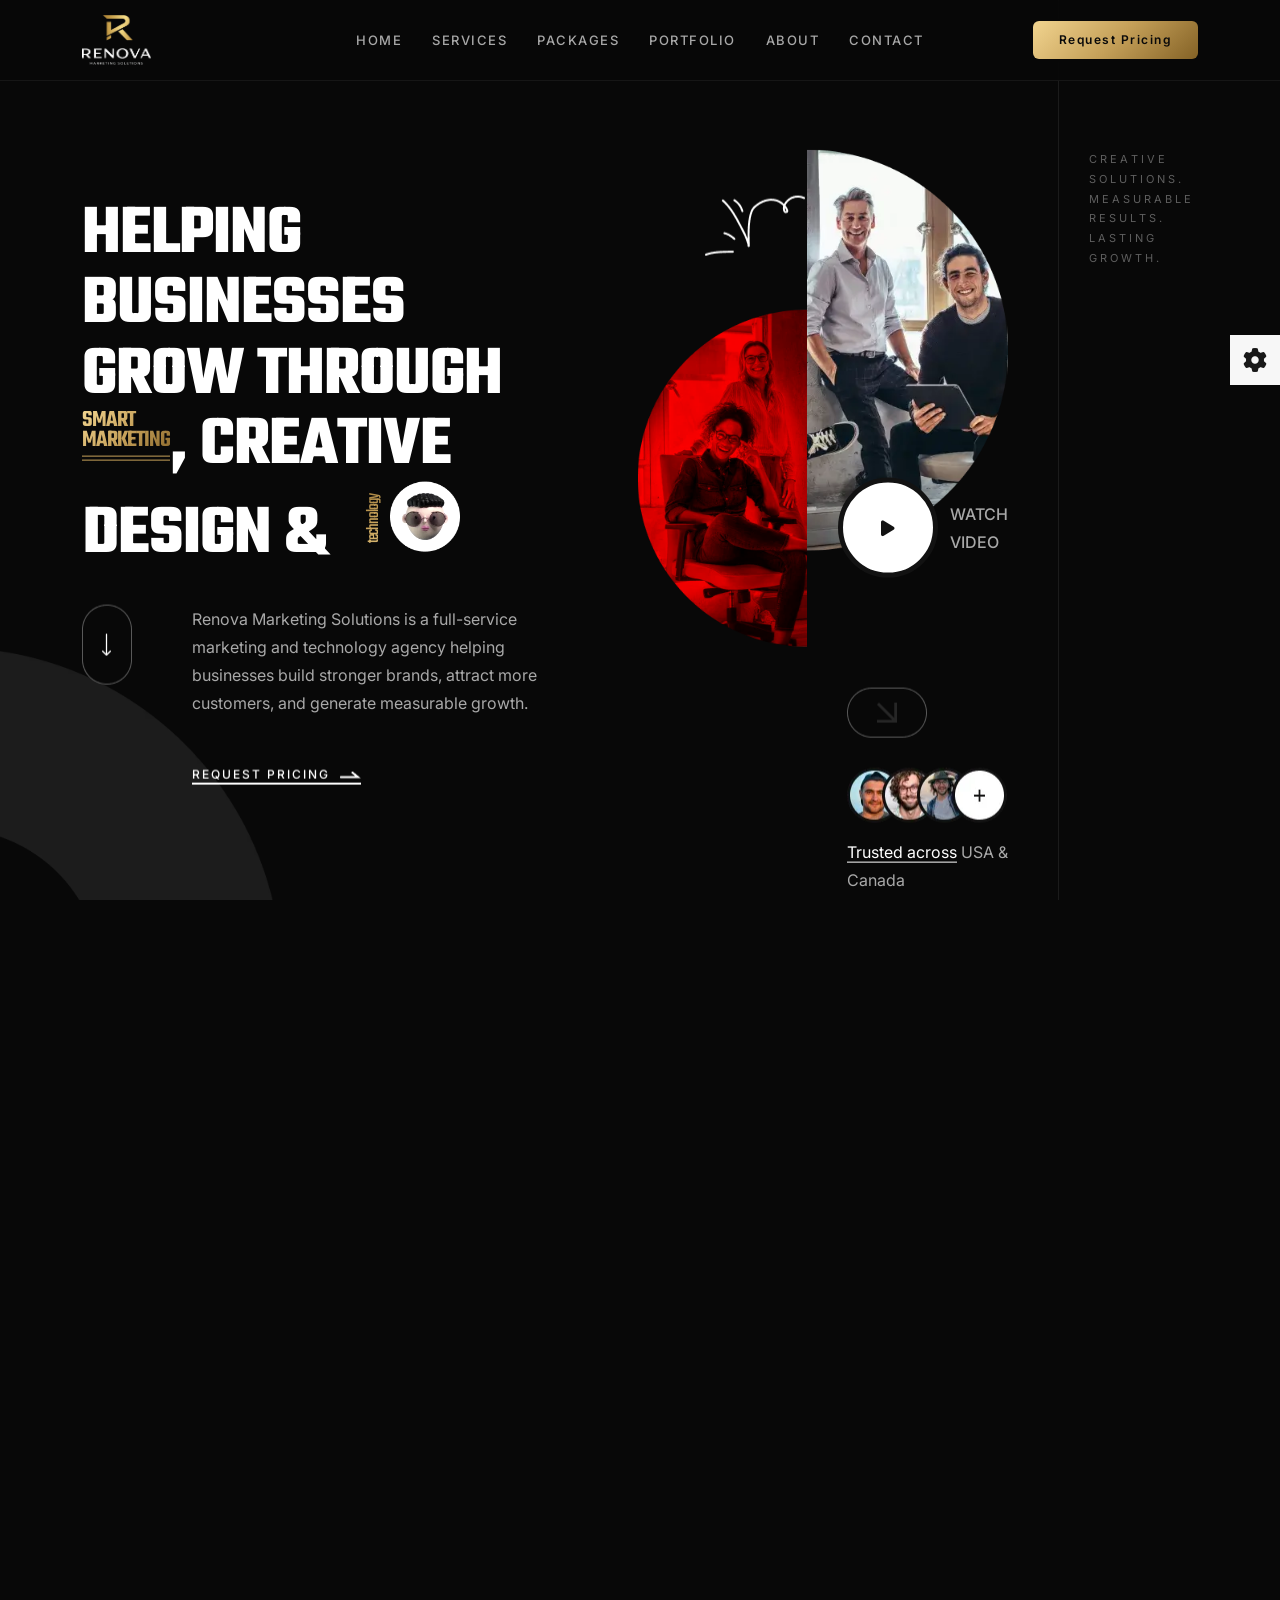
==== commit ddbc11b1: "Add premium dark design system with gold accents - Created assets/css/premium.css with glass morphis" ====
--- a/index.html
+++ b/index.html
@@ -22,6 +22,7 @@
     <link rel="stylesheet" href="assets/css/meanmenu.min.css" />
     <link rel="stylesheet" href="assets/css/magnific-popup.css" />
     <link rel="stylesheet" href="assets/css/master-web-agency.css" />
+    <link rel="stylesheet" href="assets/css/premium.css" />
     <style>
       :root {
         --theme: #c5a059 !important;
@@ -596,7 +597,7 @@
   <body class="font-heading-teko-bold">
     <script>
       (function () {
-        var theme = localStorage.getItem("theme");
+        var theme = localStorage.getItem("theme") || "dark";
         if (theme === "dark") {
           document.body.classList.add("dark");
         }
@@ -2533,7 +2534,7 @@
     </script>
     <script>
       (function () {
-        var theme = localStorage.getItem("theme");
+        var theme = localStorage.getItem("theme") || "dark";
         if (theme === "dark") {
           var darkBtn = document.querySelector(
             '.mode-type button[data-mode="dark"]',
--- a/assets/css/premium.css
+++ b/assets/css/premium.css
@@ -0,0 +1,641 @@
+/* ============================================================
+   RENOVA — Premium Design Override
+   ============================================================ */
+
+/* ── Google Fonts ── */
+@import url('https://fonts.googleapis.com/css2?family=Inter:wght@300;400;500;600&family=DM+Sans:wght@400;500&display=swap');
+
+/* ── Root tokens ── */
+:root {
+  --gold:        #c5a059;
+  --gold-light:  #f1d48f;
+  --gold-dark:   #846226;
+  --gold-grad:   linear-gradient(135deg, #f1d48f 0%, #c5a059 50%, #846226 100%);
+  --bg-deep:     #080808;
+  --bg-card:     rgba(255,255,255,0.03);
+  --border-dim:  rgba(255,255,255,0.07);
+  --text-body:   rgba(255,255,255,0.65);
+}
+
+/* ── Force dark everywhere ── */
+html, body { background-color: var(--bg-deep) !important; }
+body { color: rgba(255,255,255,0.88) !important; }
+
+/* keep light-mode switcher functional but default dark */
+body:not(.dark) {
+  --bg-deep:    #f5f4f2;
+  --bg-card:    rgba(0,0,0,0.03);
+  --border-dim: rgba(0,0,0,0.07);
+  --text-body:  rgba(0,0,0,0.6);
+}
+body:not(.dark),
+body:not(.dark) .section-title,
+body:not(.dark) h1,body:not(.dark) h2,
+body:not(.dark) h3,body:not(.dark) h4 {
+  color: #111 !important;
+}
+body:not(.dark) .text,
+body:not(.dark) p { color: rgba(0,0,0,0.58) !important; }
+
+/* ============================================================
+   HEADER — slim, glassy, always elevated
+   ============================================================ */
+.header-area {
+  background: rgba(8,8,8,0.82) !important;
+  backdrop-filter: blur(18px) !important;
+  -webkit-backdrop-filter: blur(18px) !important;
+  border-bottom: 1px solid rgba(255,255,255,0.06) !important;
+  padding: 0 !important;
+}
+body:not(.dark) .header-area {
+  background: rgba(250,249,247,0.88) !important;
+  border-bottom-color: rgba(0,0,0,0.07) !important;
+}
+.header-area__inner { padding: 18px 0 !important; }
+
+/* nav links */
+.main-menu ul li a {
+  font-family: 'Inter', sans-serif !important;
+  font-size: 13px !important;
+  font-weight: 500 !important;
+  letter-spacing: 1.5px !important;
+  text-transform: uppercase !important;
+  color: rgba(255,255,255,0.65) !important;
+  transition: color .25s !important;
+}
+body:not(.dark) .main-menu ul li a { color: rgba(0,0,0,0.55) !important; }
+.main-menu ul li a:hover { color: var(--gold) !important; }
+
+/* CTA button */
+.wc-btn-primary {
+  background: var(--gold-grad) !important;
+  border: none !important;
+  color: #0a0a0a !important;
+  border-radius: 6px !important;
+  font-family: 'Inter', sans-serif !important;
+  font-size: 12px !important;
+  font-weight: 600 !important;
+  letter-spacing: 1.5px !important;
+  padding: 13px 26px !important;
+}
+
+/* ============================================================
+   HERO — refined layout, less aggressive typography
+   ============================================================ */
+.hero-area { background: var(--bg-deep) !important; overflow: hidden; }
+body:not(.dark) .hero-area { background: #f5f4f2 !important; }
+
+.hero-area .section-title {
+  font-size: clamp(42px, 5.5vw, 82px) !important;
+  line-height: 1.0 !important;
+  letter-spacing: -1px !important;
+  font-weight: 900 !important;
+}
+
+/* hide the clunky floating info-text block */
+.hero-area .info-text {
+  font-family: 'Inter', sans-serif !important;
+  font-size: 11px !important;
+  letter-spacing: 3px !important;
+  color: rgba(255,255,255,0.35) !important;
+  font-weight: 400 !important;
+}
+body:not(.dark) .hero-area .info-text { color: rgba(0,0,0,0.3) !important; }
+
+.hero-area .text {
+  font-family: 'Inter', sans-serif !important;
+  font-size: 16px !important;
+  line-height: 1.75 !important;
+  color: var(--text-body) !important;
+  max-width: 440px;
+}
+
+/* ============================================================
+   SECTION BACKGROUNDS — alternating depth
+   ============================================================ */
+.service-area,
+.enterprise-area,
+.packages-area,
+.cta-area,
+.contact-area,
+footer.footer-area {
+  background: var(--bg-deep) !important;
+}
+body:not(.dark) .service-area,
+body:not(.dark) .enterprise-area,
+body:not(.dark) .packages-area,
+body:not(.dark) .cta-area,
+body:not(.dark) .contact-area,
+body:not(.dark) footer.footer-area {
+  background: #f5f4f2 !important;
+}
+
+.about-area,
+.testimonial-area,
+.work-area {
+  background: #0e0e0e !important;
+}
+body:not(.dark) .about-area,
+body:not(.dark) .testimonial-area,
+body:not(.dark) .work-area {
+  background: #eeecea !important;
+}
+
+/* ============================================================
+   SECTION TITLES — consistent, refined
+   ============================================================ */
+.section-title {
+  letter-spacing: -0.5px !important;
+  line-height: 1.05 !important;
+}
+.section-title span {
+  background: var(--gold-grad) !important;
+  -webkit-background-clip: text !important;
+  -webkit-text-fill-color: transparent !important;
+  background-clip: text !important;
+}
+.section-subtitle {
+  font-family: 'Inter', sans-serif !important;
+  font-size: 11px !important;
+  letter-spacing: 3px !important;
+  text-transform: uppercase !important;
+  color: var(--gold) !important;
+  font-weight: 500 !important;
+}
+.text, p {
+  font-family: 'Inter', sans-serif !important;
+  font-size: 15px !important;
+  line-height: 1.75 !important;
+  color: var(--text-body) !important;
+}
+body:not(.dark) .text,
+body:not(.dark) p { color: rgba(0,0,0,0.55) !important; }
+
+/* ============================================================
+   SERVICE BOXES — clean numbered list, premium hover
+   ============================================================ */
+.service-box {
+  border-top: 1px solid var(--border-dim) !important;
+  border-bottom: none !important;
+  padding: 36px 0 !important;
+  transition: all .3s ease !important;
+  background: transparent !important;
+}
+.service-box:hover {
+  background: transparent !important;
+  padding-left: 20px !important;
+}
+.service-box .number {
+  font-family: 'Inter', sans-serif !important;
+  font-size: 12px !important;
+  font-weight: 500 !important;
+  color: var(--gold) !important;
+  letter-spacing: 2px !important;
+}
+.service-box .title {
+  font-size: clamp(20px, 2vw, 26px) !important;
+  letter-spacing: -0.3px !important;
+  line-height: 1.15 !important;
+  transition: color .3s !important;
+}
+.service-box:hover .title { color: var(--gold) !important; }
+.service-box .text {
+  font-size: 14px !important;
+  line-height: 1.7 !important;
+  max-width: 360px;
+}
+.service-box .feature-list ul li {
+  font-family: 'Inter', sans-serif !important;
+  font-size: 13px !important;
+  color: var(--text-body) !important;
+  letter-spacing: .3px !important;
+}
+body:not(.dark) .service-box .feature-list ul li { color: rgba(0,0,0,0.5) !important; }
+
+/* icon circles in service — subtle */
+.service-box .icon img { opacity: 0.5; transition: opacity .3s; }
+.service-box:hover .icon img { opacity: 1; }
+
+/* ============================================================
+   ENTERPRISE / TECH EXPERTISE
+   ============================================================ */
+.expertise-box {
+  background: var(--bg-card) !important;
+  border: 1px solid var(--border-dim) !important;
+  border-radius: 14px !important;
+  padding: 28px 20px !important;
+  transition: all .3s ease !important;
+}
+.expertise-box:hover {
+  border-color: var(--gold) !important;
+  transform: translateY(-4px) !important;
+  background: rgba(197,160,89,0.05) !important;
+}
+.expertise-box .name {
+  font-family: 'Inter', sans-serif !important;
+  font-size: 13px !important;
+  font-weight: 500 !important;
+  letter-spacing: 1px !important;
+  color: rgba(255,255,255,0.7) !important;
+  text-transform: uppercase !important;
+}
+body:not(.dark) .expertise-box .name { color: rgba(0,0,0,0.6) !important; }
+
+/* ============================================================
+   PRICING CARDS — deep glass, proper hierarchy
+   ============================================================ */
+.pricing-card {
+  background: rgba(255,255,255,0.025) !important;
+  border: 1px solid rgba(255,255,255,0.07) !important;
+  border-radius: 20px !important;
+  padding: 40px 32px !important;
+  transition: transform .35s ease, border-color .35s ease, box-shadow .35s ease !important;
+  backdrop-filter: blur(12px) !important;
+}
+.pricing-card:hover {
+  transform: translateY(-8px) !important;
+  border-color: rgba(197,160,89,0.45) !important;
+  box-shadow: 0 24px 48px rgba(0,0,0,0.4), 0 0 0 1px rgba(197,160,89,0.15) !important;
+}
+.pricing-card.popular {
+  background: rgba(197,160,89,0.06) !important;
+  border-color: rgba(197,160,89,0.35) !important;
+  box-shadow: 0 8px 32px rgba(197,160,89,0.12) !important;
+}
+body:not(.dark) .pricing-card {
+  background: #fff !important;
+  border-color: rgba(0,0,0,0.07) !important;
+  box-shadow: 0 2px 16px rgba(0,0,0,0.05) !important;
+}
+body:not(.dark) .pricing-card:hover {
+  box-shadow: 0 20px 40px rgba(0,0,0,0.1), 0 0 0 1px rgba(197,160,89,0.3) !important;
+}
+body:not(.dark) .pricing-card.popular {
+  background: #fffdf8 !important;
+  border-color: rgba(197,160,89,0.4) !important;
+}
+
+.pricing-card .package-name {
+  font-size: 22px !important;
+  letter-spacing: 2px !important;
+  font-weight: 700 !important;
+  margin-bottom: 10px !important;
+}
+.pricing-card .package-features li {
+  font-family: 'Inter', sans-serif !important;
+  font-size: 14px !important;
+  color: var(--text-body) !important;
+  padding: 6px 0 !important;
+  border-bottom: 1px solid rgba(255,255,255,0.04) !important;
+  margin-bottom: 0 !important;
+}
+body:not(.dark) .pricing-card .package-features li {
+  color: rgba(0,0,0,0.6) !important;
+  border-bottom-color: rgba(0,0,0,0.04) !important;
+}
+.pricing-card .package-features li:last-child { border-bottom: none !important; }
+.pricing-card .package-features li i { color: var(--gold) !important; font-size: 11px !important; }
+
+.btn-pricing {
+  border-radius: 8px !important;
+  font-family: 'Inter', sans-serif !important;
+  font-size: 12px !important;
+  letter-spacing: 2px !important;
+  padding: 14px 20px !important;
+  margin-top: 28px !important;
+}
+body.dark .btn-pricing,
+.btn-pricing {
+  border-color: rgba(255,255,255,0.2) !important;
+  color: rgba(255,255,255,0.75) !important;
+}
+body:not(.dark) .btn-pricing {
+  border-color: rgba(0,0,0,0.2) !important;
+  color: rgba(0,0,0,0.65) !important;
+}
+.btn-pricing:hover,
+.pricing-card.popular .btn-pricing {
+  background: var(--gold-grad) !important;
+  border-color: transparent !important;
+  color: #0a0a0a !important;
+}
+
+/* ============================================================
+   TESTIMONIAL CARDS
+   ============================================================ */
+.testimonial-box {
+  background: rgba(255,255,255,0.03) !important;
+  border: 1px solid rgba(255,255,255,0.07) !important;
+  border-radius: 20px !important;
+  padding: 36px !important;
+}
+body:not(.dark) .testimonial-box {
+  background: #fff !important;
+  border-color: rgba(0,0,0,0.06) !important;
+}
+.testimonial-box .text {
+  font-size: 15px !important;
+  line-height: 1.8 !important;
+  font-style: italic !important;
+}
+.testimonial-box .name {
+  font-family: 'Inter', sans-serif !important;
+  font-weight: 600 !important;
+  font-size: 14px !important;
+  letter-spacing: .5px !important;
+}
+.testimonial-box .meta-title {
+  font-family: 'Inter', sans-serif !important;
+  font-size: 12px !important;
+  color: var(--gold) !important;
+  text-transform: uppercase !important;
+  letter-spacing: 1.5px !important;
+}
+
+/* ============================================================
+   CONTACT FORM
+   ============================================================ */
+.contact-form-wrapper {
+  background: rgba(255,255,255,0.02) !important;
+  border: 1px solid rgba(255,255,255,0.07) !important;
+  border-radius: 24px !important;
+  padding: 48px !important;
+  backdrop-filter: blur(16px) !important;
+}
+body:not(.dark) .contact-form-wrapper {
+  background: #fff !important;
+  border-color: rgba(0,0,0,0.07) !important;
+  box-shadow: 0 8px 40px rgba(0,0,0,0.07) !important;
+}
+.form-control-custom {
+  background: rgba(255,255,255,0.04) !important;
+  border: 1px solid rgba(255,255,255,0.08) !important;
+  border-radius: 10px !important;
+  padding: 15px 18px !important;
+  font-family: 'Inter', sans-serif !important;
+  font-size: 14px !important;
+  color: rgba(255,255,255,0.85) !important;
+  transition: border-color .25s, box-shadow .25s !important;
+}
+body:not(.dark) .form-control-custom {
+  background: #f8f7f5 !important;
+  border-color: rgba(0,0,0,0.08) !important;
+  color: #111 !important;
+}
+.form-control-custom:focus {
+  border-color: var(--gold) !important;
+  box-shadow: 0 0 0 3px rgba(197,160,89,0.12) !important;
+  background: rgba(255,255,255,0.06) !important;
+}
+body:not(.dark) .form-control-custom:focus {
+  background: #fff !important;
+}
+.form-control-custom::placeholder { color: rgba(255,255,255,0.25) !important; }
+body:not(.dark) .form-control-custom::placeholder { color: rgba(0,0,0,0.3) !important; }
+
+.btn-submit-custom {
+  background: var(--gold-grad) !important;
+  border: none !important;
+  border-radius: 10px !important;
+  color: #0a0a0a !important;
+  font-family: 'Inter', sans-serif !important;
+  font-size: 13px !important;
+  font-weight: 600 !important;
+  letter-spacing: 2px !important;
+  padding: 17px 32px !important;
+  transition: opacity .25s, transform .25s !important;
+}
+.btn-submit-custom:hover {
+  opacity: .88 !important;
+  transform: translateY(-2px) !important;
+  box-shadow: 0 12px 28px rgba(197,160,89,0.3) !important;
+  border: none !important;
+  padding: 17px 32px !important;
+  color: #0a0a0a !important;
+}
+
+/* contact cards */
+.contact-card {
+  background: rgba(255,255,255,0.025) !important;
+  border: 1px solid rgba(255,255,255,0.07) !important;
+  border-radius: 16px !important;
+  padding: 28px 24px !important;
+  transition: border-color .3s, transform .3s !important;
+}
+.contact-card:hover {
+  border-color: rgba(197,160,89,0.4) !important;
+  transform: translateX(6px) !important;
+  box-shadow: none !important;
+}
+body:not(.dark) .contact-card {
+  background: #fff !important;
+  border-color: rgba(0,0,0,0.07) !important;
+  box-shadow: 0 2px 12px rgba(0,0,0,0.05) !important;
+}
+.card-icon {
+  width: 52px !important;
+  height: 52px !important;
+  border-radius: 12px !important;
+  background: rgba(197,160,89,0.12) !important;
+  border: 1px solid rgba(197,160,89,0.2) !important;
+  font-size: 20px !important;
+  color: var(--gold) !important;
+}
+.contact-card:hover .card-icon {
+  background: var(--gold-grad) !important;
+  color: #0a0a0a !important;
+  transform: scale(1.05) rotate(0deg) !important;
+}
+
+/* ============================================================
+   CTA SECTION
+   ============================================================ */
+.cta-area .section-title {
+  font-size: clamp(36px, 5vw, 72px) !important;
+}
+.cta-area .wc-btn-underline {
+  font-family: 'Inter', sans-serif !important;
+  font-size: 14px !important;
+  letter-spacing: 1px !important;
+  color: var(--gold) !important;
+}
+
+/* ============================================================
+   FOOTER
+   ============================================================ */
+.footer-area {
+  border-top: 1px solid rgba(255,255,255,0.06) !important;
+}
+body:not(.dark) .footer-area { border-top-color: rgba(0,0,0,0.07) !important; }
+.footer-area .text {
+  font-family: 'Inter', sans-serif !important;
+  font-size: 13px !important;
+  color: rgba(255,255,255,0.35) !important;
+}
+body:not(.dark) .footer-area .text { color: rgba(0,0,0,0.4) !important; }
+.footer-area .social-links a {
+  width: 36px !important;
+  height: 36px !important;
+  border: 1px solid rgba(255,255,255,0.1) !important;
+  border-radius: 8px !important;
+  display: inline-flex !important;
+  align-items: center !important;
+  justify-content: center !important;
+  color: rgba(255,255,255,0.5) !important;
+  font-size: 13px !important;
+  transition: all .25s !important;
+}
+.footer-area .social-links a:hover {
+  border-color: var(--gold) !important;
+  color: var(--gold) !important;
+}
+body:not(.dark) .footer-area .social-links a {
+  border-color: rgba(0,0,0,0.12) !important;
+  color: rgba(0,0,0,0.4) !important;
+}
+
+/* ============================================================
+   PAGE HERO (subpages) — contact / packages / services
+   ============================================================ */
+.contact-hero-area {
+  background: var(--bg-deep) !important;
+  border-bottom: 1px solid rgba(255,255,255,0.05) !important;
+}
+body:not(.dark) .contact-hero-area {
+  background: #f5f4f2 !important;
+  border-bottom-color: rgba(0,0,0,0.06) !important;
+}
+.contact-hero-area .section-title {
+  font-size: clamp(52px, 7vw, 96px) !important;
+  letter-spacing: -2px !important;
+}
+
+/* ============================================================
+   PORTFOLIO / WORK BOXES
+   ============================================================ */
+.work-box { border-radius: 16px !important; overflow: hidden !important; }
+.work-box .content {
+  background: rgba(8,8,8,0.88) !important;
+  backdrop-filter: blur(8px) !important;
+}
+.work-box .title {
+  font-size: 18px !important;
+  letter-spacing: .5px !important;
+}
+.work-box .meta {
+  font-family: 'Inter', sans-serif !important;
+  font-size: 12px !important;
+  letter-spacing: 2px !important;
+  text-transform: uppercase !important;
+  color: var(--gold) !important;
+}
+
+/* ============================================================
+   ABOUT SECTION
+   ============================================================ */
+.about-area .number {
+  font-size: clamp(36px, 4vw, 56px) !important;
+  color: var(--gold) !important;
+  font-weight: 900 !important;
+  letter-spacing: -1px !important;
+}
+.about-service-box {
+  background: rgba(255,255,255,0.04) !important;
+  border: 1px solid rgba(255,255,255,0.08) !important;
+  border-radius: 16px !important;
+  padding: 28px !important;
+}
+body:not(.dark) .about-service-box {
+  background: #fff !important;
+  border-color: rgba(0,0,0,0.07) !important;
+}
+.about-service-box .counts .number {
+  font-size: 40px !important;
+  color: var(--gold) !important;
+}
+
+/* ============================================================
+   INCLUSION ITEMS
+   ============================================================ */
+.inclusion-item {
+  font-family: 'Inter', sans-serif !important;
+  font-size: 15px !important;
+  font-weight: 400 !important;
+  color: rgba(255,255,255,0.75) !important;
+}
+body:not(.dark) .inclusion-item { color: rgba(0,0,0,0.65) !important; }
+.inclusion-item i { color: var(--gold) !important; font-size: 16px !important; }
+
+/* ============================================================
+   SCROLL-TO-TOP & PROGRESS RING
+   ============================================================ */
+.progress-wrap { background: var(--bg-deep) !important; border: 1px solid rgba(255,255,255,0.08) !important; border-radius: 50% !important; }
+.progress-wrap::after { color: var(--gold) !important; }
+.progress-wrap svg.progress-circle path { stroke: var(--gold) !important; }
+
+/* ============================================================
+   SWITCHER PANEL
+   ============================================================ */
+.switcher__area {
+  background: #111 !important;
+  border-left: 1px solid rgba(255,255,255,0.07) !important;
+}
+body:not(.dark) .switcher__area { background: #fff !important; border-left-color: rgba(0,0,0,0.08) !important; }
+
+/* ============================================================
+   FEATURE / WHY CHOOSE US (gold gradient bg from template)
+   ============================================================ */
+.feature-area .section-title,
+.feature-area .section-title span,
+.feature-area .text,
+.feature-area p,
+.feature-area .feature-box .title,
+.feature-area .feature-box .text {
+  -webkit-text-fill-color: #0a0a0a !important;
+  color: #0a0a0a !important;
+}
+
+/* ============================================================
+   OFFCANVAS NAV
+   ============================================================ */
+.offcanvas-3__area {
+  background: #0a0a0a !important;
+  border-right: 1px solid rgba(255,255,255,0.06) !important;
+}
+body:not(.dark) .offcanvas-3__area { background: #fff !important; }
+.offcanvas-3__menu ul li a {
+  font-family: 'Inter', sans-serif !important;
+  font-size: 13px !important;
+  letter-spacing: 2.5px !important;
+  text-transform: uppercase !important;
+  font-weight: 500 !important;
+}
+
+/* ============================================================
+   CLIENTS / BRAND LOGOS — subtle
+   ============================================================ */
+.client-box img { opacity: 0.4; filter: grayscale(1); transition: all .3s; }
+.client-box:hover img { opacity: 0.9; filter: grayscale(0); }
+
+/* ============================================================
+   MISC UTILITIES
+   ============================================================ */
+/* gold underline buttons */
+.wc-btn-underline {
+  font-family: 'Inter', sans-serif !important;
+  font-size: 12px !important;
+  letter-spacing: 2px !important;
+  text-transform: uppercase !important;
+}
+/* remove harsh box-shadow on nav icon buttons */
+.header__navicon button { color: rgba(255,255,255,0.75) !important; }
+body:not(.dark) .header__navicon button { color: rgba(0,0,0,0.65) !important; }
+
+/* badge popular */
+.badge-popular {
+  font-family: 'Inter', sans-serif !important;
+  font-size: 10px !important;
+  letter-spacing: 2px !important;
+  border-radius: 4px !important;
+  padding: 5px 12px !important;
+}
